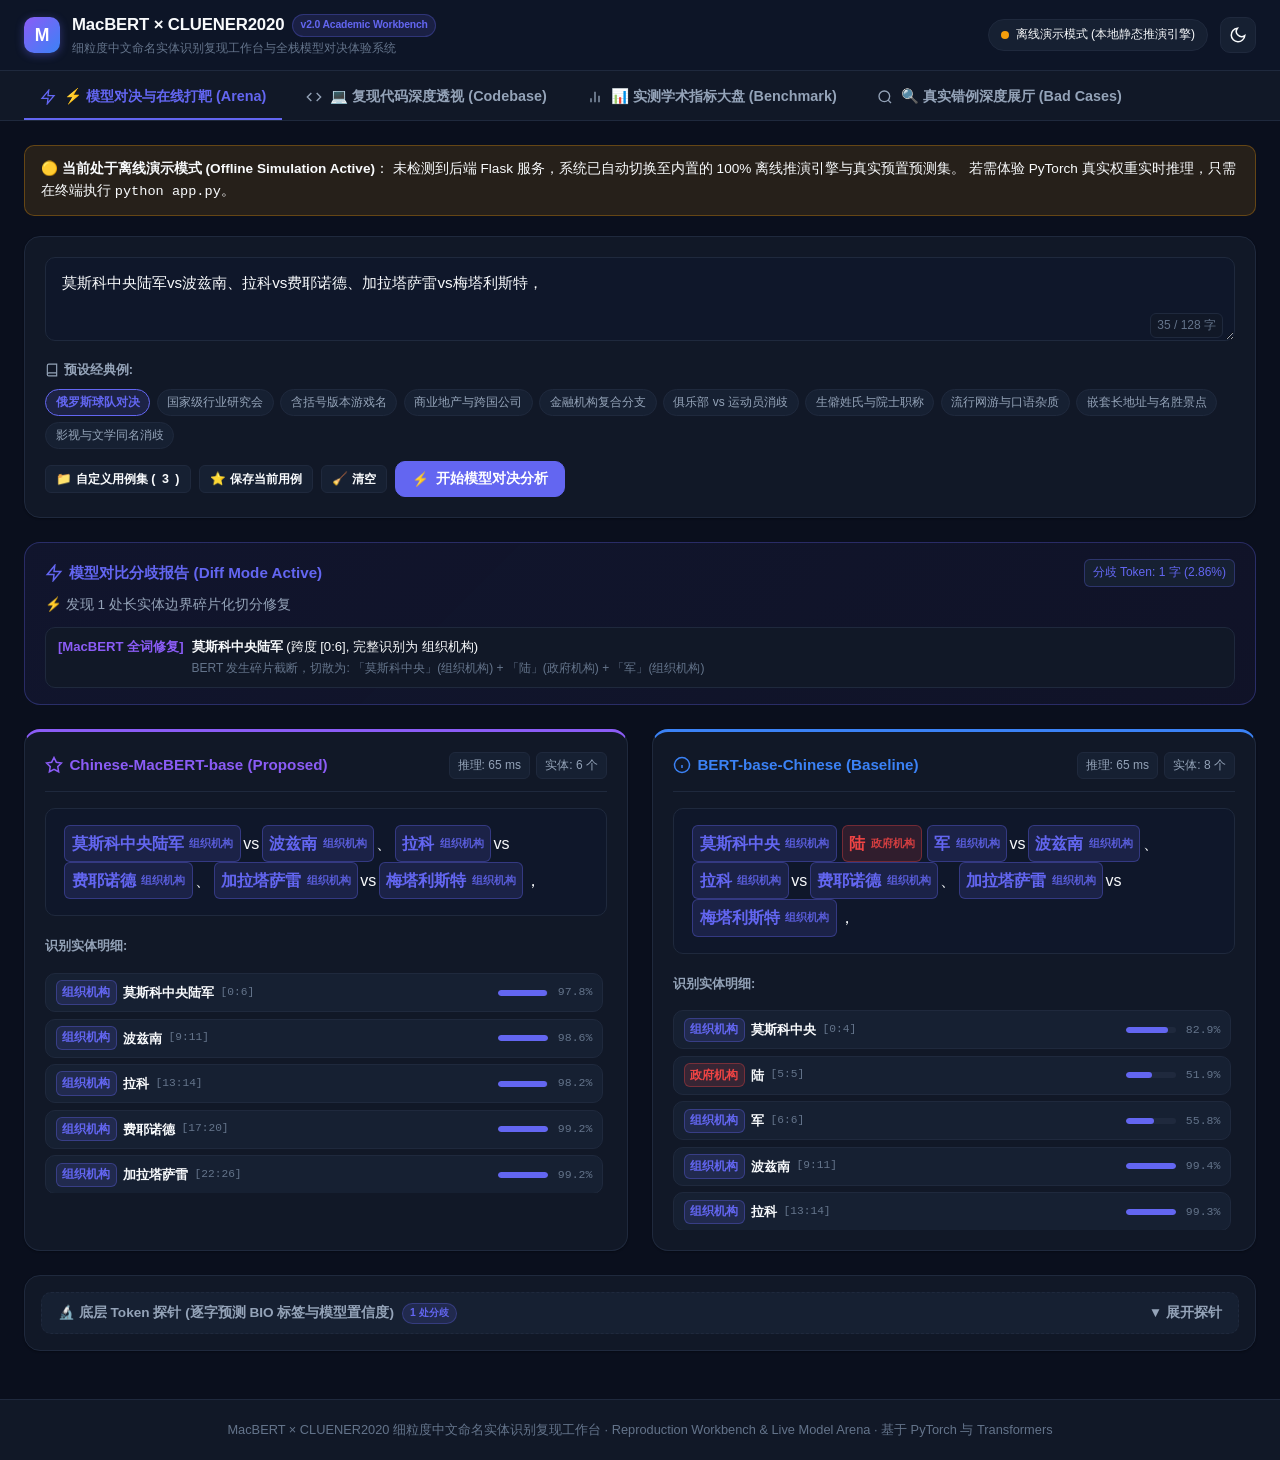
==== templates/index.html @ 08fe3f55 "feat: 交付 MacBERT 与中文 NER 交互式复现工作台与全栈模型体验系统" ====
<!DOCTYPE html>
<html lang="zh-CN" data-theme="dark">
<head>
  <meta charset="UTF-8">
  <meta name="viewport" content="width=device-width, initial-scale=1.0">
  <title>MacBERT × CLUENER2020 交互式复现工作台与全栈模型体验系统</title>
  <style>
    /* ==========================================================================
       1. 全局设计系统与主题变量（Academic Dark / Academic Light）
       ========================================================================== */
    :root {
      --font-family: -apple-system, BlinkMacSystemFont, "Segoe UI", Roboto, "Helvetica Neue", Arial, "PingFang SC", "Hiragino Sans GB", "Microsoft YaHei", sans-serif;
      --font-mono: ui-monospace, SFMono-Regular, Menlo, Monaco, Consolas, "Liberation Mono", "Courier New", monospace;
      
      /* Dark Theme (Deep Slate) */
      --bg-body: #0a0f1d;
      --bg-navbar: rgba(15, 23, 42, 0.85);
      --bg-card: #111827;
      --bg-card-subtle: #162032;
      --bg-card-hover: #1f2937;
      --bg-input: #0f172a;
      --border-main: #1f293d;
      --border-subtle: #334155;
      --border-focus: #6366f1;
      
      --text-main: #f8fafc;
      --text-secondary: #94a3b8;
      --text-muted: #64748b;
      
      --accent-primary: #6366f1;
      --accent-primary-hover: #4f46e5;
      --accent-macbert: #8b5cf6;
      --accent-bert: #3b82f6;
      --accent-success: #10b981;
      --accent-warning: #f59e0b;
      --accent-danger: #ef4444;
      
      --shadow-sm: 0 1px 2px 0 rgba(0, 0, 0, 0.3);
      --shadow-md: 0 4px 16px -2px rgba(0, 0, 0, 0.4);
      --shadow-lg: 0 10px 30px -4px rgba(0, 0, 0, 0.5);
      
      --radius-sm: 6px;
      --radius-md: 10px;
      --radius-lg: 16px;
      --radius-full: 9999px;
      
      --transition-fast: 0.15s ease;
      --transition-normal: 0.25s ease;
    }

    [data-theme="light"] {
      /* Light Theme (Academic Slate) */
      --bg-body: #f8fafc;
      --bg-navbar: rgba(255, 255, 255, 0.9);
      --bg-card: #ffffff;
      --bg-card-subtle: #f1f5f9;
      --bg-card-hover: #f8fafc;
      --bg-input: #ffffff;
      --border-main: #e2e8f0;
      --border-subtle: #cbd5e1;
      --border-focus: #4f46e5;
      
      --text-main: #0f172a;
      --text-secondary: #475569;
      --text-muted: #94a3b8;
      
      --accent-primary: #4f46e5;
      --accent-primary-hover: #4338ca;
      --accent-macbert: #7c3aed;
      --accent-bert: #2563eb;
      --accent-success: #059669;
      --accent-warning: #d97706;
      --accent-danger: #dc2626;
      
      --shadow-sm: 0 1px 2px 0 rgba(0, 0, 0, 0.05);
      --shadow-md: 0 4px 16px -2px rgba(0, 0, 0, 0.08);
      --shadow-lg: 0 10px 30px -4px rgba(0, 0, 0, 0.1);
    }

    /* 10 实体类别的统一色彩体系 */
    .cat-address { --cat-color: #10b981; }
    .cat-book { --cat-color: #f59e0b; }
    .cat-company { --cat-color: #3b82f6; }
    .cat-game { --cat-color: #8b5cf6; }
    .cat-government { --cat-color: #ef4444; }
    .cat-movie { --cat-color: #ec4899; }
    .cat-name { --cat-color: #06b6d4; }
    .cat-organization { --cat-color: #6366f1; }
    .cat-position { --cat-color: #eab308; }
    .cat-scene { --cat-color: #84cc16; }

    * {
      box-sizing: border-box;
      margin: 0;
      padding: 0;
    }

    body {
      font-family: var(--font-family);
      background-color: var(--bg-body);
      color: var(--text-main);
      line-height: 1.6;
      min-height: 100vh;
      display: flex;
      flex-direction: column;
      transition: background-color var(--transition-normal), color var(--transition-normal);
      overflow-x: hidden;
    }

    a {
      color: var(--accent-primary);
      text-decoration: none;
    }
    a:hover {
      text-decoration: underline;
    }

    /* ==========================================================================
       2. 顶部导航与操作栏
       ========================================================================== */
    .navbar {
      position: sticky;
      top: 0;
      z-index: 100;
      background: var(--bg-navbar);
      backdrop-filter: blur(12px);
      -webkit-backdrop-filter: blur(12px);
      border-bottom: 1px solid var(--border-main);
      padding: 0.75rem 1.5rem;
      display: flex;
      align-items: center;
      justify-content: space-between;
      gap: 1rem;
    }

    .nav-brand {
      display: flex;
      align-items: center;
      gap: 0.75rem;
    }

    .nav-logo {
      width: 36px;
      height: 36px;
      border-radius: var(--radius-md);
      background: linear-gradient(135deg, var(--accent-macbert), var(--accent-bert));
      display: flex;
      align-items: center;
      justify-content: center;
      color: #ffffff;
      font-weight: 800;
      font-size: 1.1rem;
      box-shadow: 0 2px 8px rgba(99, 102, 241, 0.4);
    }

    .nav-title-group h1 {
      font-size: 1.05rem;
      font-weight: 700;
      letter-spacing: -0.01em;
      display: flex;
      align-items: center;
      gap: 0.5rem;
    }

    .nav-title-group .sub-title {
      font-size: 0.75rem;
      color: var(--text-muted);
      font-weight: 400;
    }

    .nav-badge {
      display: inline-block;
      font-size: 0.65rem;
      padding: 0.15rem 0.45rem;
      border-radius: var(--radius-full);
      font-weight: 600;
      background: rgba(99, 102, 241, 0.15);
      color: var(--accent-primary);
      border: 1px solid rgba(99, 102, 241, 0.3);
    }

    .nav-actions {
      display: flex;
      align-items: center;
      gap: 0.75rem;
    }

    .status-badge {
      display: flex;
      align-items: center;
      gap: 0.4rem;
      font-size: 0.75rem;
      padding: 0.35rem 0.75rem;
      border-radius: var(--radius-full);
      font-weight: 500;
      background: var(--bg-card-subtle);
      border: 1px solid var(--border-main);
    }

    .status-dot {
      width: 8px;
      height: 8px;
      border-radius: 50%;
      background-color: var(--accent-warning);
    }
    .status-dot.online {
      background-color: var(--accent-success);
      box-shadow: 0 0 8px var(--accent-success);
      animation: pulse 2s infinite;
    }

    @keyframes pulse {
      0% { transform: scale(0.95); opacity: 0.8; }
      50% { transform: scale(1.15); opacity: 1; }
      100% { transform: scale(0.95); opacity: 0.8; }
    }

    .theme-toggle-btn {
      background: var(--bg-card-subtle);
      border: 1px solid var(--border-main);
      color: var(--text-main);
      width: 36px;
      height: 36px;
      border-radius: var(--radius-md);
      cursor: pointer;
      display: flex;
      align-items: center;
      justify-content: center;
      transition: background-color var(--transition-fast), border-color var(--transition-fast);
    }
    .theme-toggle-btn:hover {
      background: var(--bg-card-hover);
      border-color: var(--border-subtle);
    }

    /* ==========================================================================
       3. 核心选项卡切换器 (Tabs)
       ========================================================================== */
    .tab-nav-container {
      background: var(--bg-card);
      border-bottom: 1px solid var(--border-main);
      padding: 0.25rem 1.5rem 0;
      display: flex;
      gap: 0.5rem;
      overflow-x: auto;
    }

    .tab-btn {
      background: transparent;
      border: none;
      color: var(--text-secondary);
      font-family: var(--font-family);
      font-size: 0.9rem;
      font-weight: 600;
      padding: 0.75rem 1rem;
      cursor: pointer;
      border-bottom: 2px solid transparent;
      display: flex;
      align-items: center;
      gap: 0.5rem;
      transition: all var(--transition-fast);
      white-space: nowrap;
    }
    .tab-btn:hover {
      color: var(--text-main);
    }
    .tab-btn.active {
      color: var(--accent-primary);
      border-bottom-color: var(--accent-primary);
    }

    /* ==========================================================================
       4. 页面主体容器与选项卡视窗
       ========================================================================== */
    .main-container {
      flex: 1;
      max-width: 1440px;
      width: 100%;
      margin: 0 auto;
      padding: 1.5rem;
    }

    .tab-pane {
      display: none;
      animation: fadeIn 0.25s ease;
    }
    .tab-pane.active {
      display: block;
    }

    @keyframes fadeIn {
      from { opacity: 0; transform: translateY(4px); }
      to { opacity: 1; transform: translateY(0); }
    }

    /* 通用卡片容器 */
    .card {
      background: var(--bg-card);
      border: 1px solid var(--border-main);
      border-radius: var(--radius-lg);
      padding: 1.25rem;
      margin-bottom: 1.5rem;
      box-shadow: var(--shadow-sm);
      transition: border-color var(--transition-fast), box-shadow var(--transition-fast);
    }
    .card:hover {
      border-color: var(--border-subtle);
    }

    .card-header {
      display: flex;
      align-items: center;
      justify-content: space-between;
      margin-bottom: 1rem;
      padding-bottom: 0.75rem;
      border-bottom: 1px solid var(--border-main);
    }
    .card-title {
      font-size: 1.05rem;
      font-weight: 700;
      display: flex;
      align-items: center;
      gap: 0.5rem;
    }
    .card-subtitle {
      font-size: 0.8rem;
      color: var(--text-muted);
      margin-top: 0.2rem;
    }

    /* 按钮规范 */
    .btn {
      display: inline-flex;
      align-items: center;
      justify-content: center;
      gap: 0.4rem;
      font-family: var(--font-family);
      font-size: 0.85rem;
      font-weight: 600;
      padding: 0.5rem 1rem;
      border-radius: var(--radius-md);
      cursor: pointer;
      border: 1px solid transparent;
      transition: all var(--transition-fast);
    }
    .btn-primary {
      background: var(--accent-primary);
      color: #ffffff;
      border-color: var(--accent-primary);
    }
    .btn-primary:hover {
      background: var(--accent-primary-hover);
    }
    .btn-secondary {
      background: var(--bg-card-subtle);
      color: var(--text-main);
      border-color: var(--border-main);
    }
    .btn-secondary:hover {
      background: var(--bg-card-hover);
      border-color: var(--border-subtle);
    }
    .btn-sm {
      padding: 0.3rem 0.65rem;
      font-size: 0.78rem;
      border-radius: var(--radius-sm);
    }
    .btn-icon {
      padding: 0.4rem;
      border-radius: var(--radius-sm);
    }

    /* ==========================================================================
       5. 模块 1：⚡ 模型对决与在线打靶 (Arena)
       ========================================================================== */
    .input-section {
      display: flex;
      flex-direction: column;
      gap: 0.75rem;
    }

    .textarea-wrapper {
      position: relative;
    }

    .arena-textarea {
      width: 100%;
      min-height: 84px;
      max-height: 200px;
      padding: 0.85rem 1rem;
      background: var(--bg-input);
      border: 1px solid var(--border-main);
      border-radius: var(--radius-md);
      color: var(--text-main);
      font-family: var(--font-family);
      font-size: 0.95rem;
      resize: vertical;
      line-height: 1.6;
      transition: border-color var(--transition-fast);
    }
    .arena-textarea:focus {
      outline: none;
      border-color: var(--border-focus);
      box-shadow: 0 0 0 3px rgba(99, 102, 241, 0.15);
    }

    .char-count {
      position: absolute;
      right: 12px;
      bottom: 10px;
      font-size: 0.75rem;
      color: var(--text-muted);
      background: var(--bg-card);
      padding: 2px 6px;
      border-radius: var(--radius-sm);
      border: 1px solid var(--border-main);
      pointer-events: none;
    }

    .arena-controls {
      display: flex;
      align-items: center;
      justify-content: space-between;
      flex-wrap: wrap;
      gap: 0.75rem;
    }

    .presets-bar {
      display: flex;
      align-items: center;
      gap: 0.5rem;
      flex-wrap: wrap;
    }
    .presets-label {
      font-size: 0.8rem;
      font-weight: 600;
      color: var(--text-secondary);
      display: flex;
      align-items: center;
      gap: 0.3rem;
    }
    .preset-pill {
      font-size: 0.75rem;
      padding: 0.25rem 0.6rem;
      border-radius: var(--radius-full);
      background: var(--bg-card-subtle);
      border: 1px solid var(--border-main);
      color: var(--text-secondary);
      cursor: pointer;
      transition: all var(--transition-fast);
      white-space: nowrap;
    }
    .preset-pill:hover {
      color: var(--text-main);
      background: var(--bg-card-hover);
      border-color: var(--border-subtle);
    }
    .preset-pill.active {
      background: rgba(99, 102, 241, 0.15);
      border-color: var(--accent-primary);
      color: var(--accent-primary);
      font-weight: 600;
    }

    /* 用户自定义用例抽屉 */
    .custom-cases-panel {
      background: var(--bg-card-subtle);
      border: 1px solid var(--border-main);
      border-radius: var(--radius-md);
      padding: 1rem;
      margin-top: 1rem;
    }
    .custom-cases-header {
      display: flex;
      align-items: center;
      justify-content: space-between;
      margin-bottom: 0.75rem;
    }
    .custom-cases-grid {
      display: grid;
      grid-template-columns: repeat(auto-fill, minmax(280px, 1fr));
      gap: 0.75rem;
      max-height: 260px;
      overflow-y: auto;
      padding-right: 4px;
    }
    .custom-case-item {
      background: var(--bg-card);
      border: 1px solid var(--border-main);
      border-radius: var(--radius-md);
      padding: 0.75rem;
      display: flex;
      flex-direction: column;
      justify-content: space-between;
      gap: 0.5rem;
      transition: all var(--transition-fast);
    }
    .custom-case-item:hover {
      border-color: var(--border-subtle);
    }
    .custom-case-meta {
      display: flex;
      align-items: center;
      justify-content: space-between;
      gap: 0.5rem;
    }
    .custom-case-tag {
      font-size: 0.7rem;
      padding: 0.1rem 0.4rem;
      border-radius: var(--radius-sm);
      background: rgba(99, 102, 241, 0.1);
      color: var(--accent-primary);
      font-weight: 600;
    }
    .custom-case-time {
      font-size: 0.7rem;
      color: var(--text-muted);
    }
    .custom-case-text {
      font-size: 0.8rem;
      color: var(--text-main);
      line-height: 1.4;
      display: -webkit-box;
      -webkit-line-clamp: 2;
      -webkit-box-orient: vertical;
      overflow: hidden;
    }
    .custom-case-note {
      font-size: 0.75rem;
      color: var(--text-muted);
      font-style: italic;
    }
    .custom-case-actions {
      display: flex;
      align-items: center;
      justify-content: flex-end;
      gap: 0.4rem;
    }

    /* 差异分析报告视窗 (Diff Mode) */
    .diff-alert-card {
      background: linear-gradient(135deg, rgba(99, 102, 241, 0.08), rgba(139, 92, 246, 0.05));
      border: 1px solid rgba(99, 102, 241, 0.3);
      border-radius: var(--radius-lg);
      padding: 1rem 1.25rem;
      margin-bottom: 1.5rem;
    }
    .diff-alert-card.identical {
      background: linear-gradient(135deg, rgba(16, 185, 129, 0.08), rgba(5, 150, 105, 0.05));
      border-color: rgba(16, 185, 129, 0.3);
    }
    .diff-header {
      display: flex;
      align-items: center;
      justify-content: space-between;
      margin-bottom: 0.5rem;
    }
    .diff-title {
      font-size: 0.95rem;
      font-weight: 700;
      display: flex;
      align-items: center;
      gap: 0.4rem;
    }
    .diff-desc {
      font-size: 0.85rem;
      color: var(--text-secondary);
      line-height: 1.5;
    }
    .diff-details-list {
      margin-top: 0.75rem;
      display: flex;
      flex-direction: column;
      gap: 0.5rem;
    }
    .diff-detail-item {
      font-size: 0.82rem;
      background: var(--bg-card);
      border: 1px solid var(--border-main);
      border-radius: var(--radius-md);
      padding: 0.5rem 0.75rem;
      display: flex;
      align-items: flex-start;
      gap: 0.5rem;
    }

    /* 双模型同屏对比区 */
    .arena-grid {
      display: grid;
      grid-template-columns: 1fr 1fr;
      gap: 1.5rem;
      margin-bottom: 1.5rem;
    }
    @media (max-width: 900px) {
      .arena-grid {
        grid-template-columns: 1fr;
      }
    }

    .model-col {
      background: var(--bg-card);
      border: 1px solid var(--border-main);
      border-radius: var(--radius-lg);
      padding: 1.25rem;
      display: flex;
      flex-direction: column;
      gap: 1rem;
      box-shadow: var(--shadow-sm);
    }
    .model-col.macbert {
      border-top: 3px solid var(--accent-macbert);
    }
    .model-col.bert {
      border-top: 3px solid var(--accent-bert);
    }

    .model-meta-bar {
      display: flex;
      align-items: center;
      justify-content: space-between;
      flex-wrap: wrap;
      gap: 0.5rem;
      padding-bottom: 0.75rem;
      border-bottom: 1px solid var(--border-main);
    }
    .model-tag-name {
      font-size: 0.95rem;
      font-weight: 700;
      display: flex;
      align-items: center;
      gap: 0.4rem;
    }
    .model-stats-badges {
      display: flex;
      align-items: center;
      gap: 0.4rem;
    }
    .stat-chip {
      font-size: 0.75rem;
      padding: 0.2rem 0.5rem;
      border-radius: var(--radius-sm);
      background: var(--bg-card-subtle);
      border: 1px solid var(--border-main);
      color: var(--text-secondary);
      font-weight: 500;
    }

    /* 实体高亮文本视窗 */
    .visual-text-box {
      background: var(--bg-input);
      border: 1px solid var(--border-main);
      border-radius: var(--radius-md);
      padding: 1rem;
      font-size: 1rem;
      line-height: 2;
      min-height: 100px;
      word-break: break-all;
    }

    /* 实体标签高亮样式与 Tooltip */
    .entity-span {
      display: inline-flex;
      align-items: center;
      gap: 0.2rem;
      padding: 0.1rem 0.4rem;
      margin: 0 0.15rem;
      border-radius: var(--radius-sm);
      cursor: pointer;
      position: relative;
      font-weight: 600;
      transition: all var(--transition-fast);
      background: rgba(var(--badge-rgb, 99, 102, 241), 0.15);
      color: var(--badge-color, #6366f1);
      border: 1px solid rgba(var(--badge-rgb, 99, 102, 241), 0.35);
    }
    .entity-span:hover {
      transform: translateY(-1px);
      box-shadow: 0 2px 8px rgba(0, 0, 0, 0.2);
    }

    .ent-label {
      font-size: 0.68rem;
      opacity: 0.85;
      font-weight: 700;
      margin-left: 0.15rem;
    }

    .ent-tooltip {
      visibility: hidden;
      opacity: 0;
      position: absolute;
      bottom: calc(100% + 6px);
      left: 50%;
      transform: translateX(-50%);
      background: #0f172a;
      color: #ffffff;
      padding: 0.4rem 0.7rem;
      border-radius: var(--radius-sm);
      font-size: 0.75rem;
      font-family: var(--font-family);
      font-weight: 400;
      line-height: 1.4;
      white-space: nowrap;
      z-index: 50;
      box-shadow: 0 4px 12px rgba(0, 0, 0, 0.4);
      border: 1px solid #334155;
      pointer-events: none;
      transition: opacity var(--transition-fast), visibility var(--transition-fast);
    }
    .entity-span:hover .ent-tooltip {
      visibility: visible;
      opacity: 1;
    }

    /* 10 类别高亮色彩配置 */
    .badge-address { --badge-color: #10b981; --badge-rgb: 16, 185, 129; }
    .badge-book { --badge-color: #f59e0b; --badge-rgb: 245, 158, 11; }
    .badge-company { --badge-color: #3b82f6; --badge-rgb: 59, 130, 246; }
    .badge-game { --badge-color: #8b5cf6; --badge-rgb: 139, 92, 246; }
    .badge-government { --badge-color: #ef4444; --badge-rgb: 239, 68, 68; }
    .badge-movie { --badge-color: #ec4899; --badge-rgb: 236, 72, 153; }
    .badge-name { --badge-color: #06b6d4; --badge-rgb: 6, 182, 212; }
    .badge-organization { --badge-color: #6366f1; --badge-rgb: 99, 102, 241; }
    .badge-position { --badge-color: #eab308; --badge-rgb: 234, 179, 8; }
    .badge-scene { --badge-color: #84cc16; --badge-rgb: 132, 204, 22; }

    /* 结构化实体列表 */
    .entities-chips-container {
      display: flex;
      flex-direction: column;
      gap: 0.4rem;
      max-height: 220px;
      overflow-y: auto;
      padding-right: 4px;
    }
    .entity-chip-row {
      display: flex;
      align-items: center;
      justify-content: space-between;
      gap: 0.5rem;
      background: var(--bg-card-subtle);
      border: 1px solid var(--border-main);
      border-radius: var(--radius-md);
      padding: 0.4rem 0.6rem;
      font-size: 0.8rem;
    }
    .entity-chip-left {
      display: flex;
      align-items: center;
      gap: 0.4rem;
      overflow: hidden;
      text-overflow: ellipsis;
      white-space: nowrap;
    }
    .entity-chip-span {
      font-size: 0.7rem;
      color: var(--text-muted);
      font-family: var(--font-mono);
    }
    .entity-chip-right {
      display: flex;
      align-items: center;
      gap: 0.5rem;
      flex-shrink: 0;
    }
    .conf-bar-bg {
      width: 50px;
      height: 6px;
      background: var(--border-main);
      border-radius: var(--radius-full);
      overflow: hidden;
    }
    .conf-bar-fill {
      height: 100%;
      background: var(--accent-primary);
      border-radius: var(--radius-full);
    }
    .conf-percent {
      font-size: 0.72rem;
      color: var(--text-muted);
      font-family: var(--font-mono);
      width: 36px;
      text-align: right;
    }

    /* 底层 Token 探针 */
    .probe-toggle {
      background: var(--bg-card-subtle);
      border: 1px dashed var(--border-main);
      border-radius: var(--radius-md);
      padding: 0.6rem 1rem;
      width: 100%;
      display: flex;
      align-items: center;
      justify-content: space-between;
      cursor: pointer;
      color: var(--text-secondary);
      font-size: 0.85rem;
      font-weight: 600;
      transition: all var(--transition-fast);
    }
    .probe-toggle:hover {
      background: var(--bg-card-hover);
      color: var(--text-main);
      border-color: var(--border-subtle);
    }

    .probe-table-wrapper {
      display: none;
      margin-top: 1rem;
      overflow-x: auto;
      border: 1px solid var(--border-main);
      border-radius: var(--radius-md);
    }
    .probe-table {
      width: 100%;
      border-collapse: collapse;
      font-size: 0.8rem;
      text-align: left;
    }
    .probe-table th, .probe-table td {
      padding: 0.5rem 0.75rem;
      border-bottom: 1px solid var(--border-main);
      white-space: nowrap;
    }
    .probe-table th {
      background: var(--bg-card-subtle);
      color: var(--text-secondary);
      font-weight: 600;
    }
    .probe-table tr:hover td {
      background: var(--bg-card-hover);
    }
    .probe-table tr.row-diff td {
      background: rgba(245, 158, 11, 0.1) !important;
    }
    .bio-tag {
      display: inline-block;
      font-family: var(--font-mono);
      font-size: 0.72rem;
      padding: 0.1rem 0.35rem;
      border-radius: var(--radius-sm);
      font-weight: 600;
    }
    .bio-tag.bio-O {
      color: var(--text-muted);
      background: var(--bg-card-subtle);
    }
    .bio-tag.bio-B {
      background: rgba(99, 102, 241, 0.2);
      color: var(--accent-primary);
    }
    .bio-tag.bio-I {
      background: rgba(139, 92, 246, 0.15);
      color: var(--accent-macbert);
    }

    /* ==========================================================================
       6. 模块 2：💻 复现代码深度透视 (Code Walkthrough)
       ========================================================================== */
    .code-tabs-bar {
      display: flex;
      gap: 0.5rem;
      margin-bottom: 1rem;
      border-bottom: 1px solid var(--border-main);
      padding-bottom: 0.5rem;
    }
    .code-tab-btn {
      padding: 0.4rem 0.8rem;
      font-size: 0.85rem;
      font-family: var(--font-mono);
      border-radius: var(--radius-md);
      background: var(--bg-card-subtle);
      border: 1px solid var(--border-main);
      color: var(--text-secondary);
      cursor: pointer;
      transition: all var(--transition-fast);
    }
    .code-tab-btn:hover {
      color: var(--text-main);
    }
    .code-tab-btn.active {
      background: var(--accent-primary);
      color: #ffffff;
      border-color: var(--accent-primary);
      font-weight: 600;
    }

    .code-walkthrough-layout {
      display: grid;
      grid-template-columns: 380px 1fr;
      gap: 1.5rem;
      align-items: start;
    }
    @media (max-width: 1024px) {
      .code-walkthrough-layout {
        grid-template-columns: 1fr;
      }
    }

    .code-annotations-col {
      display: flex;
      flex-direction: column;
      gap: 1rem;
    }
    .annotation-card {
      background: var(--bg-card);
      border: 1px solid var(--border-main);
      border-radius: var(--radius-md);
      padding: 1rem;
      border-left: 4px solid var(--accent-primary);
    }
    .annotation-title {
      font-size: 0.9rem;
      font-weight: 700;
      margin-bottom: 0.4rem;
      color: var(--text-main);
    }
    .annotation-snippet {
      background: var(--bg-input);
      border: 1px solid var(--border-main);
      border-radius: var(--radius-sm);
      padding: 0.4rem 0.6rem;
      font-family: var(--font-mono);
      font-size: 0.75rem;
      margin-bottom: 0.5rem;
      color: var(--accent-macbert);
      white-space: pre-wrap;
    }
    .annotation-text {
      font-size: 0.82rem;
      color: var(--text-secondary);
      line-height: 1.5;
    }

    .code-viewer-card {
      background: var(--bg-card);
      border: 1px solid var(--border-main);
      border-radius: var(--radius-md);
      overflow: hidden;
    }
    .code-viewer-header {
      background: var(--bg-card-subtle);
      padding: 0.6rem 1rem;
      display: flex;
      align-items: center;
      justify-content: space-between;
      border-bottom: 1px solid var(--border-main);
    }
    .code-filename {
      font-family: var(--font-mono);
      font-size: 0.82rem;
      font-weight: 600;
      color: var(--text-main);
    }
    .code-block-container {
      max-height: 640px;
      overflow: auto;
      background: #080c14;
      color: #e2e8f0;
      font-family: var(--font-mono);
      font-size: 0.82rem;
      line-height: 1.6;
      padding: 1rem;
    }
    .code-block-container pre {
      margin: 0;
    }

    /* ==========================================================================
       7. 模块 3：📊 实测学术指标大盘 (Benchmark Dashboard)
       ========================================================================== */
    .kpi-grid {
      display: grid;
      grid-template-columns: repeat(auto-fit, minmax(220px, 1fr));
      gap: 1rem;
      margin-bottom: 1.5rem;
    }
    .kpi-card {
      background: var(--bg-card);
      border: 1px solid var(--border-main);
      border-radius: var(--radius-lg);
      padding: 1.25rem;
      display: flex;
      flex-direction: column;
      gap: 0.5rem;
    }
    .kpi-card.highlight {
      background: linear-gradient(135deg, rgba(99, 102, 241, 0.12), rgba(139, 92, 246, 0.08));
      border-color: rgba(99, 102, 241, 0.4);
    }
    .kpi-title {
      font-size: 0.8rem;
      color: var(--text-muted);
      font-weight: 600;
      text-transform: uppercase;
      letter-spacing: 0.05em;
    }
    .kpi-value-row {
      display: flex;
      align-items: baseline;
      gap: 0.5rem;
    }
    .kpi-value {
      font-size: 1.8rem;
      font-weight: 800;
      color: var(--text-main);
      font-family: var(--font-mono);
    }
    .kpi-delta {
      font-size: 0.85rem;
      font-weight: 700;
      padding: 0.1rem 0.4rem;
      border-radius: var(--radius-sm);
    }
    .kpi-delta.pos {
      background: rgba(16, 185, 129, 0.15);
      color: var(--accent-success);
    }
    .kpi-subtext {
      font-size: 0.75rem;
      color: var(--text-secondary);
    }

    .chart-card {
      background: var(--bg-card);
      border: 1px solid var(--border-main);
      border-radius: var(--radius-lg);
      padding: 1.5rem;
      margin-bottom: 1.5rem;
    }
    .chart-controls {
      display: flex;
      gap: 0.5rem;
      margin-bottom: 1.25rem;
    }
    .chart-btn {
      padding: 0.35rem 0.75rem;
      font-size: 0.8rem;
      border-radius: var(--radius-sm);
      background: var(--bg-card-subtle);
      border: 1px solid var(--border-main);
      color: var(--text-secondary);
      cursor: pointer;
    }
    .chart-btn.active {
      background: var(--accent-primary);
      color: #ffffff;
      border-color: var(--accent-primary);
    }

    .svg-chart-wrapper {
      width: 100%;
      overflow-x: auto;
    }

    .benchmark-table {
      width: 100%;
      border-collapse: collapse;
      font-size: 0.85rem;
      margin-top: 1rem;
    }
    .benchmark-table th, .benchmark-table td {
      padding: 0.65rem 0.85rem;
      border-bottom: 1px solid var(--border-main);
      text-align: left;
    }
    .benchmark-table th {
      background: var(--bg-card-subtle);
      color: var(--text-secondary);
      font-weight: 600;
    }
    .benchmark-table tr:hover td {
      background: var(--bg-card-hover);
    }

    /* ==========================================================================
       8. 模块 4：🔍 真实错例深度展厅 (Bad Case Gallery)
       ========================================================================== */
    .gallery-filter-bar {
      display: flex;
      gap: 0.5rem;
      margin-bottom: 1.25rem;
      flex-wrap: wrap;
    }
    .gallery-filter-btn {
      padding: 0.4rem 0.9rem;
      font-size: 0.85rem;
      border-radius: var(--radius-full);
      background: var(--bg-card);
      border: 1px solid var(--border-main);
      color: var(--text-secondary);
      cursor: pointer;
      transition: all var(--transition-fast);
    }
    .gallery-filter-btn.active {
      background: var(--accent-primary);
      color: #ffffff;
      border-color: var(--accent-primary);
      font-weight: 600;
    }

    .cases-grid {
      display: grid;
      grid-template-columns: repeat(auto-fill, minmax(460px, 1fr));
      gap: 1.25rem;
    }
    @media (max-width: 640px) {
      .cases-grid {
        grid-template-columns: 1fr;
      }
    }

    .case-card {
      background: var(--bg-card);
      border: 1px solid var(--border-main);
      border-radius: var(--radius-lg);
      padding: 1.25rem;
      display: flex;
      flex-direction: column;
      gap: 0.85rem;
      transition: border-color var(--transition-fast), box-shadow var(--transition-fast);
    }
    .case-card:hover {
      border-color: var(--border-subtle);
      box-shadow: var(--shadow-md);
    }
    .case-top-meta {
      display: flex;
      align-items: center;
      justify-content: space-between;
      gap: 0.5rem;
    }
    .case-id-badge {
      font-family: var(--font-mono);
      font-size: 0.75rem;
      font-weight: 700;
      padding: 0.15rem 0.5rem;
      border-radius: var(--radius-sm);
      background: rgba(99, 102, 241, 0.15);
      color: var(--accent-primary);
      border: 1px solid rgba(99, 102, 241, 0.3);
    }
    .case-title {
      font-size: 0.95rem;
      font-weight: 700;
      color: var(--text-main);
      margin-top: 0.2rem;
    }
    .case-text-box {
      background: var(--bg-input);
      border: 1px solid var(--border-main);
      border-radius: var(--radius-md);
      padding: 0.75rem;
      font-size: 0.85rem;
      line-height: 1.5;
    }
    .comparison-box {
      display: flex;
      flex-direction: column;
      gap: 0.4rem;
      background: var(--bg-card-subtle);
      border-radius: var(--radius-md);
      padding: 0.75rem;
      font-size: 0.8rem;
    }
    .comp-row {
      display: flex;
      align-items: flex-start;
      gap: 0.5rem;
    }
    .comp-label {
      font-weight: 600;
      width: 72px;
      flex-shrink: 0;
      font-size: 0.75rem;
    }
    .comp-entities {
      display: flex;
      flex-wrap: wrap;
      gap: 0.3rem;
    }
    .case-reason {
      font-size: 0.8rem;
      color: var(--text-secondary);
      line-height: 1.5;
    }
    .case-card-footer {
      display: flex;
      align-items: center;
      justify-content: flex-end;
      padding-top: 0.5rem;
      border-top: 1px solid var(--border-main);
    }

    /* ==========================================================================
       9. 弹窗与吐司通知 (Modal & Toast)
       ========================================================================== */
    .modal-overlay {
      display: none;
      position: fixed;
      top: 0;
      left: 0;
      right: 0;
      bottom: 0;
      background: rgba(0, 0, 0, 0.7);
      backdrop-filter: blur(4px);
      z-index: 200;
      align-items: center;
      justify-content: center;
      padding: 1.5rem;
    }
    .modal-overlay.active {
      display: flex;
    }
    .modal-card {
      background: var(--bg-card);
      border: 1px solid var(--border-main);
      border-radius: var(--radius-lg);
      width: 100%;
      max-width: 520px;
      padding: 1.5rem;
      box-shadow: var(--shadow-lg);
      animation: modalSlide 0.2s ease;
    }
    @keyframes modalSlide {
      from { transform: scale(0.95); opacity: 0; }
      to { transform: scale(1); opacity: 1; }
    }
    .modal-header {
      display: flex;
      align-items: center;
      justify-content: space-between;
      margin-bottom: 1rem;
    }
    .modal-title {
      font-size: 1.05rem;
      font-weight: 700;
    }
    .form-group {
      display: flex;
      flex-direction: column;
      gap: 0.35rem;
      margin-bottom: 1rem;
    }
    .form-label {
      font-size: 0.8rem;
      font-weight: 600;
      color: var(--text-secondary);
    }
    .form-input, .form-textarea {
      background: var(--bg-input);
      border: 1px solid var(--border-main);
      border-radius: var(--radius-md);
      color: var(--text-main);
      padding: 0.5rem 0.75rem;
      font-family: var(--font-family);
      font-size: 0.85rem;
    }
    .form-input:focus, .form-textarea:focus {
      outline: none;
      border-color: var(--border-focus);
    }
    .modal-actions {
      display: flex;
      align-items: center;
      justify-content: flex-end;
      gap: 0.5rem;
      margin-top: 1.25rem;
    }

    .toast-container {
      position: fixed;
      bottom: 24px;
      right: 24px;
      z-index: 300;
      display: flex;
      flex-direction: column;
      gap: 0.5rem;
      pointer-events: none;
    }
    .toast {
      background: #1e293b;
      color: #f8fafc;
      padding: 0.6rem 1.1rem;
      border-radius: var(--radius-md);
      font-size: 0.85rem;
      font-weight: 500;
      box-shadow: var(--shadow-md);
      border: 1px solid #334155;
      display: flex;
      align-items: center;
      gap: 0.5rem;
      animation: toastIn 0.25s ease;
      pointer-events: auto;
    }
    @keyframes toastIn {
      from { transform: translateY(10px); opacity: 0; }
      to { transform: translateY(0); opacity: 1; }
    }

    /* 页脚 */
    .footer {
      margin-top: auto;
      border-top: 1px solid var(--border-main);
      padding: 1.25rem 1.5rem;
      text-align: center;
      font-size: 0.8rem;
      color: var(--text-muted);
      background: var(--bg-card);
    }
  </style>
</head>
<body>

  <!-- 1. 顶部导航与状态条 -->
  <header class="navbar">
    <div class="nav-brand">
      <div class="nav-logo">M</div>
      <div class="nav-title-group">
        <h1>MacBERT × CLUENER2020 <span class="nav-badge">v2.0 Academic Workbench</span></h1>
        <div class="sub-title">细粒度中文命名实体识别复现工作台与全栈模型对决体验系统</div>
      </div>
    </div>
    <div class="nav-actions">
      <div class="status-badge" id="backendStatusBadge">
        <span class="status-dot" id="statusDot"></span>
        <span id="statusText">正在探测后端环境...</span>
      </div>
      <button class="theme-toggle-btn" id="themeToggleBtn" title="切换深色/浅色主题">
        <svg id="themeIconSun" style="display:none" width="18" height="18" viewBox="0 0 24 24" fill="none" stroke="currentColor" stroke-width="2"><circle cx="12" cy="12" r="5"></circle><line x1="12" y1="1" x2="12" y2="3"></line><line x1="12" y1="21" x2="12" y2="23"></line><line x1="4.22" y1="4.22" x2="5.64" y2="5.64"></line><line x1="18.36" y1="18.36" x2="19.78" y2="19.78"></line><line x1="1" y1="12" x2="3" y2="12"></line><line x1="21" y1="12" x2="23" y2="12"></line><line x1="4.22" y1="19.78" x2="5.64" y2="18.36"></line><line x1="18.36" y1="5.64" x2="19.78" y2="4.22"></line></svg>
        <svg id="themeIconMoon" width="18" height="18" viewBox="0 0 24 24" fill="none" stroke="currentColor" stroke-width="2"><path d="M21 12.79A9 9 0 1 1 11.21 3 7 7 0 0 0 21 12.79z"></path></svg>
      </button>
    </div>
  </header>

  <!-- 2. 选项卡导航栏 -->
  <nav class="tab-nav-container">
    <button class="tab-btn active" data-tab="tab-arena">
      <svg width="16" height="16" viewBox="0 0 24 24" fill="none" stroke="currentColor" stroke-width="2"><polygon points="13 2 3 14 12 14 11 22 21 10 12 10 13 2"></polygon></svg>
      ⚡ 模型对决与在线打靶 (Arena)
    </button>
    <button class="tab-btn" data-tab="tab-code">
      <svg width="16" height="16" viewBox="0 0 24 24" fill="none" stroke="currentColor" stroke-width="2"><polyline points="16 18 22 12 16 6"></polyline><polyline points="8 6 2 12 8 18"></polyline></svg>
      💻 复现代码深度透视 (Codebase)
    </button>
    <button class="tab-btn" data-tab="tab-benchmark">
      <svg width="16" height="16" viewBox="0 0 24 24" fill="none" stroke="currentColor" stroke-width="2"><line x1="18" y1="20" x2="18" y2="10"></line><line x1="12" y1="20" x2="12" y2="4"></line><line x1="6" y1="20" x2="6" y2="14"></line></svg>
      📊 实测学术指标大盘 (Benchmark)
    </button>
    <button class="tab-btn" data-tab="tab-gallery">
      <svg width="16" height="16" viewBox="0 0 24 24" fill="none" stroke="currentColor" stroke-width="2"><circle cx="11" cy="11" r="8"></circle><line x1="21" y1="21" x2="16.65" y2="16.65"></line></svg>
      🔍 真实错例深度展厅 (Bad Cases)
    </button>
  </nav>

  <!-- 3. 主界面容器 -->
  <main class="main-container">

    <!-- ====================================================================
         TAB 1: 模型对决与在线打靶 (Arena)
         ==================================================================== -->
    <section class="tab-pane active" id="tab-arena">
      
      <!-- 离线模式降级提醒横幅（默认隐藏，离线时展现） -->
      <div id="offlineNoticeBanner" style="display:none; background: rgba(245, 158, 11, 0.12); border: 1px solid rgba(245, 158, 11, 0.3); border-radius: var(--radius-md); padding: 0.75rem 1rem; margin-bottom: 1.25rem; font-size: 0.85rem; color: var(--text-main); display: flex; align-items: center; justify-content: space-between; gap: 1rem;">
        <div>
          <strong>🟡 当前处于离线演示模式 (Offline Simulation Active)</strong>：
          未检测到后端 Flask 服务，系统已自动切换至内置的 100% 离线推演引擎与真实预置预测集。
          若需体验 PyTorch 真实权重实时推理，只需在终端执行 <code>python app.py</code>。
        </div>
      </div>

      <!-- 输入与打靶控制卡片 -->
      <div class="card">
        <div class="input-section">
          <div class="textarea-wrapper">
            <textarea id="arenaInput" class="arena-textarea" placeholder="请输入任意中文文本进行命名实体识别打靶测试（支持地址、书籍、公司、游戏、政府、电影、姓名、组织、职位、景点 10 类实体抽取）..." maxlength="128"></textarea>
            <span class="char-count" id="charCount">0 / 128 字</span>
          </div>

          <div class="arena-controls">
            <div class="presets-bar">
              <span class="presets-label">
                <svg width="14" height="14" viewBox="0 0 24 24" fill="none" stroke="currentColor" stroke-width="2"><path d="M4 19.5A2.5 2.5 0 0 1 6.5 17H20"></path><path d="M6.5 2H20v20H6.5A2.5 2.5 0 0 1 4 19.5v-15A2.5 2.5 0 0 1 6.5 2z"></path></svg>
                预设经典例:
              </span>
              <div id="presetPillsContainer" style="display:inline-flex; gap:0.4rem; flex-wrap:wrap;"></div>
            </div>

            <div style="display:flex; align-items:center; gap:0.5rem;">
              <button class="btn btn-secondary btn-sm" id="btnToggleCustomCases">
                📁 自定义用例集 (<span id="customCasesBadge">0</span>)
              </button>
              <button class="btn btn-secondary btn-sm" id="btnOpenSaveModal">
                ⭐ 保存当前用例
              </button>
              <button class="btn btn-secondary btn-sm" id="btnClearInput">
                🧹 清空
              </button>
              <button class="btn btn-primary" id="btnRunArena">
                <span id="btnRunIcon">⚡</span>
                <span id="btnRunText">开始模型对决分析</span>
              </button>
            </div>
          </div>
        </div>

        <!-- 自定义用例折叠面板 -->
        <div class="custom-cases-panel" id="customCasesPanel" style="display:none;">
          <div class="custom-cases-header">
            <div style="font-size:0.9rem; font-weight:700; display:flex; align-items:center; gap:0.4rem;">
              <span>📁 我的自定义测试用例</span>
              <span style="font-size:0.75rem; color:var(--text-muted); font-weight:normal;">(基于 LocalStorage 本地持久化)</span>
            </div>
            <div style="display:flex; gap:0.4rem;">
              <button class="btn btn-secondary btn-sm" id="btnExportCases">📥 导出 JSON</button>
              <button class="btn btn-secondary btn-sm" id="btnImportCases">📤 导入 JSON</button>
              <input type="file" id="importFileInput" accept=".json" style="display:none">
            </div>
          </div>
          <div class="custom-cases-grid" id="customCasesGrid"></div>
        </div>
      </div>

      <!-- 差异对比视窗 (Diff Mode Alert) -->
      <div id="diffAlertContainer"></div>

      <!-- 双模型同屏对决展示网格 (MacBERT vs BERT) -->
      <div class="arena-grid">
        <!-- MacBERT 列 -->
        <div class="model-col macbert">
          <div class="model-meta-bar">
            <div class="model-tag-name" style="color:var(--accent-macbert);">
              <svg width="18" height="18" viewBox="0 0 24 24" fill="none" stroke="currentColor" stroke-width="2"><polygon points="12 2 15.09 8.26 22 9.27 17 14.14 18.18 21.02 12 17.77 5.82 21.02 7 14.14 2 9.27 8.91 8.26 12 2"></polygon></svg>
              Chinese-MacBERT-base (Proposed)
            </div>
            <div class="model-stats-badges">
              <span class="stat-chip" id="macbertLatency">耗时: -- ms</span>
              <span class="stat-chip" id="macbertCount">实体: --</span>
            </div>
          </div>
          <div class="visual-text-box" id="macbertVisualBox">等待输入后执行推理...</div>
          <div style="font-size:0.8rem; font-weight:700; color:var(--text-secondary); margin-top:0.25rem;">识别实体明细:</div>
          <div class="entities-chips-container" id="macbertEntitiesList">
            <div style="font-size:0.8rem; color:var(--text-muted); padding:0.5rem 0;">暂无实体</div>
          </div>
        </div>

        <!-- BERT 列 -->
        <div class="model-col bert">
          <div class="model-meta-bar">
            <div class="model-tag-name" style="color:var(--accent-bert);">
              <svg width="18" height="18" viewBox="0 0 24 24" fill="none" stroke="currentColor" stroke-width="2"><circle cx="12" cy="12" r="10"></circle><line x1="12" y1="16" x2="12" y2="12"></line><line x1="12" y1="8" x2="12.01" y2="8"></line></svg>
              BERT-base-Chinese (Baseline)
            </div>
            <div class="model-stats-badges">
              <span class="stat-chip" id="bertLatency">耗时: -- ms</span>
              <span class="stat-chip" id="bertCount">实体: --</span>
            </div>
          </div>
          <div class="visual-text-box" id="bertVisualBox">等待输入后执行推理...</div>
          <div style="font-size:0.8rem; font-weight:700; color:var(--text-secondary); margin-top:0.25rem;">识别实体明细:</div>
          <div class="entities-chips-container" id="bertEntitiesList">
            <div style="font-size:0.8rem; color:var(--text-muted); padding:0.5rem 0;">暂无实体</div>
          </div>
        </div>
      </div>

      <!-- 底层 Token 探针 (可展开) -->
      <div class="card" style="padding:1rem;">
        <button class="probe-toggle" id="btnToggleProbe">
          <span style="display:flex; align-items:center; gap:0.5rem;">
            <span>🔬 底层 Token 探针 (逐字预测 BIO 标签与模型置信度)</span>
            <span class="nav-badge" id="probeDiffCountBadge" style="display:none;">发现分歧</span>
          </span>
          <span id="probeToggleArrow">▼ 展开探针</span>
        </button>
        <div class="probe-table-wrapper" id="probeTableWrapper">
          <table class="probe-table">
            <thead>
              <tr>
                <th style="width:48px;">索引</th>
                <th style="width:60px;">字符</th>
                <th>BERT 预测 BIO</th>
                <th>BERT 置信度</th>
                <th>MacBERT 预测 BIO</th>
                <th>MacBERT 置信度</th>
                <th>一致性</th>
              </tr>
            </thead>
            <tbody id="probeTableBody"></tbody>
          </table>
        </div>
      </div>

    </section>

    <!-- ====================================================================
         TAB 2: 复现代码深度透视 (Codebase Walkthrough)
         ==================================================================== -->
    <section class="tab-pane" id="tab-code">
      <div class="card">
        <div class="card-header">
          <div>
            <div class="card-title">💻 核心复现代码与算法机制深度透视</div>
            <div class="card-subtitle">系统解析 CLUENER 数据流水线字符级对齐、BERT/MacBERT 训练微调架构及 Seqeval 严格实体匹配评测算法</div>
          </div>
        </div>

        <div class="code-tabs-bar" id="codeFilesNav"></div>

        <div class="code-walkthrough-layout">
          <!-- 左侧：技术考点与原理联动批注 -->
          <div class="code-annotations-col" id="codeAnnotationsContainer"></div>

          <!-- 右侧：完整代码查看器 -->
          <div class="code-viewer-card">
            <div class="code-viewer-header">
              <span class="code-filename" id="currentCodeFilename">dataset.py</span>
              <button class="btn btn-secondary btn-sm" id="btnCopyCode">📋 复制代码</button>
            </div>
            <div class="code-block-container">
              <pre><code id="codeSourceDisplay"># 正在载入源码...</code></pre>
            </div>
          </div>
        </div>
      </div>
    </section>

    <!-- ====================================================================
         TAB 3: 实测学术指标大盘 (Benchmark Dashboard)
         ==================================================================== -->
    <section class="tab-pane" id="tab-benchmark">
      <!-- 顶部核心 KPI 卡片 -->
      <div class="kpi-grid">
        <div class="kpi-card highlight">
          <div class="kpi-title">MacBERT 评测综合 F1</div>
          <div class="kpi-value-row">
            <span class="kpi-value" id="kpiMacbertF1">76.58%</span>
            <span class="kpi-delta pos">+1.62%</span>
          </div>
          <div class="kpi-subtext">较原生 BERT (74.96%) 取得显著突破提升</div>
        </div>
        <div class="kpi-card">
          <div class="kpi-title">原生 BERT 评测 F1</div>
          <div class="kpi-value-row">
            <span class="kpi-value" id="kpiBertF1">74.96%</span>
            <span class="kpi-subtext">(Dev: 76.18%)</span>
          </div>
          <div class="kpi-subtext">微调基线收敛表现</div>
        </div>
        <div class="kpi-card">
          <div class="kpi-title">验证集最低损失 (Loss)</div>
          <div class="kpi-value-row">
            <span class="kpi-value">0.1935</span>
            <span class="kpi-delta pos">-5.6%</span>
          </div>
          <div class="kpi-subtext">MacBERT 收敛拟合更优 (BERT 0.2050)</div>
        </div>
        <div class="kpi-card">
          <div class="kpi-title">最优收敛轮次 (Best Epoch)</div>
          <div class="kpi-value-row">
            <span class="kpi-value">Epoch 2</span>
            <span class="kpi-subtext">早于 BERT (Ep.3)</span>
          </div>
          <div class="kpi-subtext">全词掩码增强先验，收敛速度更快</div>
        </div>
      </div>

      <!-- 10 类实体细粒度指标对比柱状图 -->
      <div class="chart-card">
        <div style="display:flex; align-items:center; justify-content:space-between; flex-wrap:wrap; gap:1rem; margin-bottom:1rem;">
          <div>
            <div style="font-size:1.05rem; font-weight:700;">10 类细粒度实体性能对比 (Fine-Grained Category Breakdown)</div>
            <div style="font-size:0.8rem; color:var(--text-muted); margin-top:0.2rem;">基于 Seqeval 严格实体匹配标准 (Exact Span + Category Match)</div>
          </div>
          <div class="chart-controls">
            <button class="chart-btn active" data-metric="f1">F1-Score</button>
            <button class="chart-btn" data-metric="precision">Precision (精确率)</button>
            <button class="chart-btn" data-metric="recall">Recall (召回率)</button>
          </div>
        </div>
        <div class="svg-chart-wrapper" id="svgChartContainer"></div>
      </div>

      <!-- 10 类详细对比指标表格 -->
      <div class="card">
        <div class="card-header">
          <div class="card-title">📋 细粒度实体分类指标明细大表</div>
        </div>
        <div style="overflow-x:auto;">
          <table class="benchmark-table">
            <thead>
              <tr>
                <th>实体类别</th>
                <th>实体数量 (Support)</th>
                <th>BERT 精确率 / 召回 / F1</th>
                <th>MacBERT 精确率 / 召回 / F1</th>
                <th>F1 差异增益 (Delta)</th>
                <th>模型优势评判</th>
              </tr>
            </thead>
            <tbody id="benchmarkTableBody"></tbody>
          </table>
        </div>
      </div>

      <!-- 实验超参数与基准规范 -->
      <div class="card">
        <div class="card-header">
          <div class="card-title">⚙️ 实验复现环境与训练超参数基准表</div>
        </div>
        <div style="display:grid; grid-template-columns:repeat(auto-fit, minmax(280px, 1fr)); gap:1rem; font-size:0.85rem;">
          <div style="background:var(--bg-card-subtle); padding:0.75rem 1rem; border-radius:var(--radius-md);">
            <strong>预训练基础模型：</strong> <code>bert-base-chinese</code> vs <code>hfl/chinese-macbert-base</code>
          </div>
          <div style="background:var(--bg-card-subtle); padding:0.75rem 1rem; border-radius:var(--radius-md);">
            <strong>隐藏层维度 / 注意力头：</strong> 768 维 / 12 Heads / 12 Layers
          </div>
          <div style="background:var(--bg-card-subtle); padding:0.75rem 1rem; border-radius:var(--radius-md);">
            <strong>微调批大小 (Batch Size)：</strong> 16
          </div>
          <div style="background:var(--bg-card-subtle); padding:0.75rem 1rem; border-radius:var(--radius-md);">
            <strong>最大学习率 (Learning Rate)：</strong> 3e-5 (配合 AdamW 与 0.1 Warmup)
          </div>
          <div style="background:var(--bg-card-subtle); padding:0.75rem 1rem; border-radius:var(--radius-md);">
            <strong>序列最大长度 (Max Length)：</strong> 128 Token
          </div>
          <div style="background:var(--bg-card-subtle); padding:0.75rem 1rem; border-radius:var(--radius-md);">
            <strong>评测样本规模：</strong> 训练集 10,748 句 / 开发集 1,343 句 (3,072 实体)
          </div>
        </div>
      </div>
    </section>

    <!-- ====================================================================
         TAB 4: 真实错例深度展厅 (Bad Case Gallery)
         ==================================================================== -->
    <section class="tab-pane" id="tab-gallery">
      <div class="card">
        <div class="card-header">
          <div>
            <div class="card-title">🔍 真实错例与典型案例全集展厅 (Bad Case Gallery)</div>
            <div class="card-subtitle">系统挖掘 1,343 条真实样本中 MacBERT 对 BERT 的边界纠错修复，以及中文命名实体识别的固有边界瓶颈</div>
          </div>
        </div>

        <!-- 错例分类筛选 -->
        <div class="gallery-filter-bar">
          <button class="gallery-filter-btn active" data-filter="all">全部代表性案例 (14)</button>
          <button class="gallery-filter-btn" data-filter="advantages">类别 A：MacBERT 优势/纠错案例 (8)</button>
          <button class="gallery-filter-btn" data-filter="hard">类别 B：中文 NER 固有瓶颈与双错案例 (6)</button>
        </div>

        <!-- 错例网格卡片 -->
        <div class="cases-grid" id="casesGridContainer"></div>
      </div>
    </section>

  </main>

  <!-- 4. 自定义用例保存/添加弹窗 (Modal) -->
  <div class="modal-overlay" id="saveCaseModal">
    <div class="modal-card">
      <div class="modal-header">
        <div class="modal-title" id="modalCaseTitleHeader">⭐ 保存为自定义测试用例</div>
        <button class="btn btn-secondary btn-icon" id="btnCloseModal">✕</button>
      </div>
      <div class="form-group">
        <label class="form-label">用例标题 / 场景名称 *</label>
        <input type="text" id="modalCaseTitle" class="form-input" placeholder="例如：长金融机构分支机构识别">
      </div>
      <div class="form-group">
        <label class="form-label">标签分类 (Tag)</label>
        <input type="text" id="modalCaseTag" class="form-input" placeholder="例如：公司/职位/长实体">
      </div>
      <div class="form-group">
        <label class="form-label">待测试中文文本 *</label>
        <textarea id="modalCaseText" class="form-textarea" rows="3"></textarea>
      </div>
      <div class="form-group">
        <label class="form-label">测试备注与预期说明 (可选)</label>
        <input type="text" id="modalCaseNote" class="form-input" placeholder="例如：预期 MacBERT 能避免将分支机构切碎">
      </div>
      <div class="modal-actions">
        <button class="btn btn-secondary" id="btnCancelSave">取消</button>
        <button class="btn btn-primary" id="btnConfirmSave">确认保存</button>
      </div>
    </div>
  </div>

  <!-- 5. 吐司消息通知容器 -->
  <div class="toast-container" id="toastContainer"></div>

  <!-- 6. 统一页脚 -->
  <footer class="footer">
    MacBERT × CLUENER2020 细粒度中文命名实体识别复现工作台 · Reproduction Workbench & Live Model Arena · 基于 PyTorch 与 Transformers
  </footer>

  <!-- ==========================================================================
       10. 离线平滑降级静态数据包注入 (Static Offline Bundle)
       ========================================================================== -->
  <script>
    window.__NER_BUNDLE__ = {
  "metrics": {
    "models": {
      "bert": {
        "name": "bert-base-chinese",
        "label": "BERT-base-Chinese (Baseline)",
        "best_f1": 76.18,
        "paper_test_f1": 74.96,
        "best_epoch": 3,
        "val_loss": 0.205,
        "macro_avg": {
          "precision": 0.7309,
          "recall": 0.7933,
          "f1": 0.7603,
          "support": 3072,
          "name_cn": "macro_avg"
        },
        "micro_avg": {
          "precision": 0.7292,
          "recall": 0.7975,
          "f1": 0.7618,
          "support": 3072,
          "name_cn": "micro_avg"
        }
      },
      "macbert": {
        "name": "hfl/chinese-macbert-base",
        "label": "Chinese-MacBERT-base (Proposed)",
        "best_f1": 76.58,
        "paper_test_f1": 76.58,
        "best_epoch": 2,
        "val_loss": 0.1935,
        "macro_avg": {
          "precision": 0.732,
          "recall": 0.7946,
          "f1": 0.7616,
          "support": 3072,
          "name_cn": "macro_avg"
        },
        "micro_avg": {
          "precision": 0.7318,
          "recall": 0.8031,
          "f1": 0.7658,
          "support": 3072,
          "name_cn": "micro_avg"
        }
      }
    },
    "headline_delta_f1": 1.62,
    "dev_delta_f1": 0.4,
    "categories_comparison": [
      {
        "category": "address",
        "name_cn": "地址",
        "color": "#10b981",
        "support": 373,
        "bert": {
          "precision": 58.06,
          "recall": 65.68,
          "f1": 61.64
        },
        "macbert": {
          "precision": 56.56,
          "recall": 67.02,
          "f1": 61.35
        },
        "delta": {
          "f1": -0.29,
          "precision": -1.5,
          "recall": 1.34,
          "improved": false
        }
      },
      {
        "category": "book",
        "name_cn": "书籍",
        "color": "#f59e0b",
        "support": 154,
        "bert": {
          "precision": 75.61,
          "recall": 80.52,
          "f1": 77.99
        },
        "macbert": {
          "precision": 75.62,
          "recall": 78.57,
          "f1": 77.07
        },
        "delta": {
          "f1": -0.92,
          "precision": 0.01,
          "recall": -1.95,
          "improved": false
        }
      },
      {
        "category": "company",
        "name_cn": "公司",
        "color": "#3b82f6",
        "support": 378,
        "bert": {
          "precision": 71.97,
          "recall": 80.16,
          "f1": 75.84
        },
        "macbert": {
          "precision": 72.13,
          "recall": 81.48,
          "f1": 76.52
        },
        "delta": {
          "f1": 0.68,
          "precision": 0.16,
          "recall": 1.32,
          "improved": true
        }
      },
      {
        "category": "game",
        "name_cn": "游戏",
        "color": "#8b5cf6",
        "support": 295,
        "bert": {
          "precision": 73.53,
          "recall": 84.75,
          "f1": 78.74
        },
        "macbert": {
          "precision": 76.38,
          "recall": 84.41,
          "f1": 80.19
        },
        "delta": {
          "f1": 1.45,
          "precision": 2.85,
          "recall": -0.34,
          "improved": true
        }
      },
      {
        "category": "government",
        "name_cn": "政府机构",
        "color": "#ef4444",
        "support": 247,
        "bert": {
          "precision": 75.17,
          "recall": 87.04,
          "f1": 80.68
        },
        "macbert": {
          "precision": 76.19,
          "recall": 84.21,
          "f1": 80.0
        },
        "delta": {
          "f1": -0.68,
          "precision": 1.02,
          "recall": -2.83,
          "improved": false
        }
      },
      {
        "category": "movie",
        "name_cn": "电影",
        "color": "#ec4899",
        "support": 151,
        "bert": {
          "precision": 80.82,
          "recall": 78.15,
          "f1": 79.46
        },
        "macbert": {
          "precision": 76.82,
          "recall": 76.82,
          "f1": 76.82
        },
        "delta": {
          "f1": -2.64,
          "precision": -4.0,
          "recall": -1.33,
          "improved": false
        }
      },
      {
        "category": "name",
        "name_cn": "姓名",
        "color": "#06b6d4",
        "support": 465,
        "bert": {
          "precision": 83.57,
          "recall": 89.68,
          "f1": 86.51
        },
        "macbert": {
          "precision": 85.83,
          "recall": 89.89,
          "f1": 87.82
        },
        "delta": {
          "f1": 1.31,
          "precision": 2.26,
          "recall": 0.21,
          "improved": true
        }
      },
      {
        "category": "organization",
        "name_cn": "组织机构",
        "color": "#6366f1",
        "support": 367,
        "bert": {
          "precision": 72.01,
          "recall": 77.11,
          "f1": 74.47
        },
        "macbert": {
          "precision": 71.84,
          "recall": 82.02,
          "f1": 76.59
        },
        "delta": {
          "f1": 2.12,
          "precision": -0.17,
          "recall": 4.91,
          "improved": true
        }
      },
      {
        "category": "position",
        "name_cn": "职位",
        "color": "#eab308",
        "support": 433,
        "bert": {
          "precision": 75.11,
          "recall": 80.83,
          "f1": 77.86
        },
        "macbert": {
          "precision": 76.03,
          "recall": 81.29,
          "f1": 78.57
        },
        "delta": {
          "f1": 0.71,
          "precision": 0.92,
          "recall": 0.46,
          "improved": true
        }
      },
      {
        "category": "scene",
        "name_cn": "景点",
        "color": "#84cc16",
        "support": 209,
        "bert": {
          "precision": 65.02,
          "recall": 69.38,
          "f1": 67.13
        },
        "macbert": {
          "precision": 64.57,
          "recall": 68.9,
          "f1": 66.67
        },
        "delta": {
          "f1": -0.46,
          "precision": -0.45,
          "recall": -0.48,
          "improved": false
        }
      }
    ],
    "dataset_stats": {
      "name": "CLUENER2020",
      "train_samples": 10748,
      "dev_samples": 1343,
      "total_entities_dev": 3072,
      "num_categories": 10,
      "num_labels": 21
    },
    "hyperparameters": {
      "batch_size": 16,
      "learning_rate": "3e-5",
      "max_len": 128,
      "epochs": 3,
      "warmup_ratio": 0.1,
      "optimizer": "AdamW (weight_decay=0.01, eps=1e-8)",
      "loss_function": "CrossEntropyLoss(ignore_index=-100)"
    }
  },
  "cases": {
    "title": "CLUENER2020: BERT vs MacBERT Case Study & Bad Case Mining Report",
    "description": "细粒度中文命名实体识别基线对比实验之错例与优势案例深度结构化分析报告",
    "dataset": "CLUENER2020 Development Set",
    "models": {
      "baseline": "bert-base-chinese",
      "proposed": "hfl/chinese-macbert-base"
    },
    "summary": {
      "total_samples": 1343,
      "both_correct_count": 657,
      "both_correct_ratio": "48.92%",
      "macbert_better_count": 76,
      "macbert_better_ratio": "5.66%",
      "bert_better_count": 70,
      "bert_better_ratio": "5.21%",
      "both_wrong_count": 540,
      "both_wrong_ratio": "40.21%",
      "analysis_conclusion": "在共计 1343 条验证集样本中，MacBERT 展现出更高的实体整体边界识别稳定性与纠错泛化能力。MacBERT 在 76 条样本中实现对 BERT 预测失误的精准修复；在双错的 540 条样本中，大量案例揭示了现实中文 NER 的固有瓶颈（嵌套地址、长路径、主观标注文法歧义及数据集标注噪声）。"
    },
    "category_a_macbert_advantages": [
      {
        "case_id": "Case-A-01",
        "sample_index": 18,
        "pattern_type": "boundary_fragmentation_repair",
        "pattern_name": "超长组织机构名边界碎片化切分修复",
        "primary_category": "organization",
        "text": "莫斯科中央陆军vs波兹南、拉科vs费耶诺德、加拉塔萨雷vs梅塔利斯特，",
        "ground_truth": [
          {
            "start": 0,
            "end": 6,
            "category": "organization",
            "text": "莫斯科中央陆军"
          },
          {
            "start": 9,
            "end": 11,
            "category": "organization",
            "text": "波兹南"
          },
          {
            "start": 13,
            "end": 14,
            "category": "organization",
            "text": "拉科"
          },
          {
            "start": 17,
            "end": 20,
            "category": "organization",
            "text": "费耶诺德"
          },
          {
            "start": 22,
            "end": 26,
            "category": "organization",
            "text": "加拉塔萨雷"
          },
          {
            "start": 29,
            "end": 33,
            "category": "organization",
            "text": "梅塔利斯特"
          }
        ],
        "bert_prediction": [
          {
            "start": 0,
            "end": 4,
            "category": "organization",
            "text": "莫斯科中央"
          },
          {
            "start": 5,
            "end": 5,
            "category": "government",
            "text": "陆"
          },
          {
            "start": 6,
            "end": 6,
            "category": "organization",
            "text": "军"
          },
          {
            "start": 9,
            "end": 11,
            "category": "organization",
            "text": "波兹南"
          },
          {
            "start": 13,
            "end": 14,
            "category": "organization",
            "text": "拉科"
          },
          {
            "start": 17,
            "end": 20,
            "category": "organization",
            "text": "费耶诺德"
          },
          {
            "start": 22,
            "end": 26,
            "category": "organization",
            "text": "加拉塔萨雷"
          },
          {
            "start": 29,
            "end": 33,
            "category": "organization",
            "text": "梅塔利斯特"
          }
        ],
        "macbert_prediction": [
          {
            "start": 0,
            "end": 6,
            "category": "organization",
            "text": "莫斯科中央陆军"
          },
          {
            "start": 9,
            "end": 11,
            "category": "organization",
            "text": "波兹南"
          },
          {
            "start": 13,
            "end": 14,
            "category": "organization",
            "text": "拉科"
          },
          {
            "start": 17,
            "end": 20,
            "category": "organization",
            "text": "费耶诺德"
          },
          {
            "start": 22,
            "end": 26,
            "category": "organization",
            "text": "加拉塔萨雷"
          },
          {
            "start": 29,
            "end": 33,
            "category": "organization",
            "text": "梅塔利斯特"
          }
        ],
        "diff_analysis": "BERT 将多字体育俱乐部实体‘莫斯科中央陆军’碎片化切分为‘莫斯科中央’(org)、‘陆’(government) 和 ‘军’(org)，出现严重的单字类别混淆与边界断裂；MacBERT 完整识别为单一组织实体‘莫斯科中央陆军’。",
        "technical_reason": "【WWM 全词掩码与纠错机制优势】原生 BERT 采用字符级单字 Mask，破坏了词汇边界关联；MacBERT 结合中文分词工具进行全词与 N-gram Masking，并在预训练中通过相似词替换而非 [MASK] 占位符，强迫模型对完整词块表征建模，有效杜绝了将‘陆军’单字碎片化归类为行政机构的缺陷。"
      },
      {
        "case_id": "Case-A-02",
        "sample_index": 504,
        "pattern_type": "complex_hierarchical_entity",
        "pattern_name": "复合国家级行业研究会超长实体整体捕获",
        "primary_category": "organization",
        "text": "中国房地产及住宅研究会副会长顾云昌认为，经济适用房建设进度主要取决于三个因素：",
        "ground_truth": [
          {
            "start": 0,
            "end": 10,
            "category": "organization",
            "text": "中国房地产及住宅研究会"
          },
          {
            "start": 11,
            "end": 13,
            "category": "position",
            "text": "副会长"
          },
          {
            "start": 14,
            "end": 16,
            "category": "name",
            "text": "顾云昌"
          }
        ],
        "bert_prediction": [
          {
            "start": 0,
            "end": 3,
            "category": "organization",
            "text": "中国房地"
          },
          {
            "start": 4,
            "end": 4,
            "category": "government",
            "text": "产"
          },
          {
            "start": 5,
            "end": 5,
            "category": "organization",
            "text": "及"
          },
          {
            "start": 6,
            "end": 7,
            "category": "government",
            "text": "住宅"
          },
          {
            "start": 8,
            "end": 10,
            "category": "organization",
            "text": "研究会"
          },
          {
            "start": 11,
            "end": 13,
            "category": "position",
            "text": "副会长"
          },
          {
            "start": 14,
            "end": 16,
            "category": "name",
            "text": "顾云昌"
          }
        ],
        "macbert_prediction": [
          {
            "start": 0,
            "end": 10,
            "category": "organization",
            "text": "中国房地产及住宅研究会"
          },
          {
            "start": 11,
            "end": 13,
            "category": "position",
            "text": "副会长"
          },
          {
            "start": 14,
            "end": 16,
            "category": "name",
            "text": "顾云昌"
          }
        ],
        "diff_analysis": "面对长达 11 字的复合协会名‘中国房地产及住宅研究会’，BERT 发生连环崩塌，切碎出 5 个碎片：‘中国房地’(org)、‘产’(gov)、‘及’(org)、‘住宅’(gov)、‘研究会’(org)；MacBERT 100% 准确捕获完整实体边界与类别。",
        "technical_reason": "【长跨度多义词依赖建模】长机构名称内部包含‘地产’、‘住宅’等可单独成词的高频词汇，原生 BERT 的自注意力分布容易被强局部特征吸引，将‘产’与‘住宅’误判为政务机关；MacBERT 的纠错预训练机制增强了语义整体一致性检测，消除了局部强语义引发的虚假切分。"
      },
      {
        "case_id": "Case-A-03",
        "sample_index": 1156,
        "pattern_type": "bracket_and_version_boundary",
        "pattern_name": "混合全角括号与年份版本的游戏实体边界识别",
        "primary_category": "game",
        "text": "上海和广州三大城市开展。项目包括DOTA、实况足球（2011）、CS1.6、",
        "ground_truth": [
          {
            "start": 0,
            "end": 1,
            "category": "address",
            "text": "上海"
          },
          {
            "start": 3,
            "end": 4,
            "category": "address",
            "text": "广州"
          },
          {
            "start": 16,
            "end": 19,
            "category": "game",
            "text": "DOTA"
          },
          {
            "start": 21,
            "end": 30,
            "category": "game",
            "text": "实况足球（2011）"
          },
          {
            "start": 32,
            "end": 36,
            "category": "game",
            "text": "CS1.6"
          }
        ],
        "bert_prediction": [
          {
            "start": 0,
            "end": 1,
            "category": "address",
            "text": "上海"
          },
          {
            "start": 3,
            "end": 4,
            "category": "address",
            "text": "广州"
          },
          {
            "start": 16,
            "end": 19,
            "category": "game",
            "text": "DOTA"
          },
          {
            "start": 21,
            "end": 24,
            "category": "game",
            "text": "实况足球"
          },
          {
            "start": 27,
            "end": 30,
            "category": "game",
            "text": "011）"
          },
          {
            "start": 32,
            "end": 36,
            "category": "game",
            "text": "CS1.6"
          }
        ],
        "macbert_prediction": [
          {
            "start": 0,
            "end": 1,
            "category": "address",
            "text": "上海"
          },
          {
            "start": 3,
            "end": 4,
            "category": "address",
            "text": "广州"
          },
          {
            "start": 16,
            "end": 19,
            "category": "game",
            "text": "DOTA"
          },
          {
            "start": 21,
            "end": 30,
            "category": "game",
            "text": "实况足球（2011）"
          },
          {
            "start": 32,
            "end": 36,
            "category": "game",
            "text": "CS1.6"
          }
        ],
        "diff_analysis": "针对含版本年份与括号的复合游戏名称‘实况足球（2011）’，BERT 在括号处发生断裂，拆成了‘实况足球’与‘011）’两个无效残片；MacBERT 成功将整个带括号名称完整识别为一个 game 实体。",
        "technical_reason": "【标点与数字上下文连续性】原生 BERT 在符号与数字交叉处往往由于未登录词（OOV）碎片化处理导致注意力中断；MacBERT 的 N-gram 掩码涵盖连续的字母、标点和数字片段，大幅提升了对带版本号实体的鲁棒性。"
      },
      {
        "case_id": "Case-A-04",
        "sample_index": 529,
        "pattern_type": "mixed_alphanumeric_brand",
        "pattern_name": "中英混合商业地产品牌完整识别",
        "primary_category": "company",
        "text": "soho中国董事长潘石屹演讲时更是直接呼吁：“取消第二套房限制，让房子流通起来。”",
        "ground_truth": [
          {
            "start": 0,
            "end": 5,
            "category": "company",
            "text": "soho中国"
          },
          {
            "start": 6,
            "end": 8,
            "category": "position",
            "text": "董事长"
          },
          {
            "start": 9,
            "end": 11,
            "category": "name",
            "text": "潘石屹"
          }
        ],
        "bert_prediction": [
          {
            "start": 0,
            "end": 3,
            "category": "company",
            "text": "soho"
          },
          {
            "start": 5,
            "end": 5,
            "category": "position",
            "text": "国"
          },
          {
            "start": 6,
            "end": 8,
            "category": "position",
            "text": "董事长"
          },
          {
            "start": 9,
            "end": 11,
            "category": "name",
            "text": "潘石屹"
          }
        ],
        "macbert_prediction": [
          {
            "start": 0,
            "end": 5,
            "category": "company",
            "text": "soho中国"
          },
          {
            "start": 6,
            "end": 8,
            "category": "position",
            "text": "董事长"
          },
          {
            "start": 9,
            "end": 11,
            "category": "name",
            "text": "潘石屹"
          }
        ],
        "diff_analysis": "针对英汉混合知名企业‘soho中国’，BERT 识别为‘soho’(company)并把‘国’误判为职位(position)；MacBERT 准确识别为‘soho中国’(company)。",
        "technical_reason": "【跨语言子词表征对齐】BERT 在从英文小写字母转移到中文字符时，字符嵌入空间发生断层，造成紧随其后的‘中国’出现语义漂移；MacBERT 纠错预训练大幅减少了预训练与微调特征分布的不一致。"
      },
      {
        "case_id": "Case-A-05",
        "sample_index": 702,
        "pattern_type": "company_branch_boundary",
        "pattern_name": "金融机构复合分支机构名称边界修复",
        "primary_category": "company",
        "text": "对盈利也是毫无帮助的。”彭小军透露，截至三季末，深发展信用卡中心人员比去年下降了15%以上，",
        "ground_truth": [
          {
            "start": 12,
            "end": 14,
            "category": "name",
            "text": "彭小军"
          },
          {
            "start": 24,
            "end": 31,
            "category": "company",
            "text": "深发展信用卡中心"
          }
        ],
        "bert_prediction": [
          {
            "start": 12,
            "end": 14,
            "category": "name",
            "text": "彭小军"
          },
          {
            "start": 24,
            "end": 28,
            "category": "company",
            "text": "深发展信用"
          },
          {
            "start": 30,
            "end": 30,
            "category": "company",
            "text": "中"
          }
        ],
        "macbert_prediction": [
          {
            "start": 12,
            "end": 14,
            "category": "name",
            "text": "彭小军"
          },
          {
            "start": 24,
            "end": 31,
            "category": "company",
            "text": "深发展信用卡中心"
          }
        ],
        "diff_analysis": "BERT 对‘深发展信用卡中心’识别截断为‘深发展信用’与单独的‘中’；MacBERT 准确识别全部 8 个字符‘深发展信用卡中心’。",
        "technical_reason": "【末尾通用后缀粘合】‘中心’、‘部’等通用组织后缀在 BERT 中容易被淡化或单独拆出，MacBERT 保留了完整的名词短语边界结构。"
      },
      {
        "case_id": "Case-A-06",
        "sample_index": 1267,
        "pattern_type": "cross_category_disambiguation",
        "pattern_name": "跨类别歧义消解（俱乐部组织 vs 人名）",
        "primary_category": "organization",
        "text": "贝蒂斯在客场与瓦伦打起对攻，虽然攻入两球，但是失球更多，暴露他们在投入较多人员去进攻时，",
        "ground_truth": [
          {
            "start": 0,
            "end": 2,
            "category": "organization",
            "text": "贝蒂斯"
          },
          {
            "start": 7,
            "end": 8,
            "category": "organization",
            "text": "瓦伦"
          }
        ],
        "bert_prediction": [
          {
            "start": 0,
            "end": 2,
            "category": "name",
            "text": "贝蒂斯"
          },
          {
            "start": 7,
            "end": 8,
            "category": "organization",
            "text": "瓦伦"
          }
        ],
        "macbert_prediction": [
          {
            "start": 0,
            "end": 2,
            "category": "organization",
            "text": "贝蒂斯"
          },
          {
            "start": 7,
            "end": 8,
            "category": "organization",
            "text": "瓦伦"
          }
        ],
        "diff_analysis": "在体育新闻文本‘贝蒂斯在客场与瓦伦打起对攻...’中，BERT 将足球俱乐部‘贝蒂斯’误识别为人名(name)；MacBERT 结合‘客场’、‘打起对攻’等全局语义，精准判定其为组织(organization)。",
        "technical_reason": "【全局上下文语义推断】‘贝蒂斯’字面类似于西方音译人名，单字缺乏强组织先验；MacBERT 的双向 Transformer 编码结合 SOP（句子顺序预测）预训练，对篇章级语境上下文的语义约束理解更深。"
      },
      {
        "case_id": "Case-A-07",
        "sample_index": 923,
        "pattern_type": "rare_name_disambiguation",
        "pattern_name": "罕见姓氏人名消歧与机构混淆纠正",
        "primary_category": "name",
        "text": "商为智实习生陈文波",
        "ground_truth": [
          {
            "start": 0,
            "end": 2,
            "category": "name",
            "text": "商为智"
          },
          {
            "start": 3,
            "end": 5,
            "category": "position",
            "text": "实习生"
          },
          {
            "start": 6,
            "end": 8,
            "category": "name",
            "text": "陈文波"
          }
        ],
        "bert_prediction": [
          {
            "start": 0,
            "end": 2,
            "category": "company",
            "text": "商为智"
          },
          {
            "start": 3,
            "end": 5,
            "category": "position",
            "text": "实习生"
          },
          {
            "start": 6,
            "end": 8,
            "category": "name",
            "text": "陈文波"
          }
        ],
        "macbert_prediction": [
          {
            "start": 0,
            "end": 2,
            "category": "name",
            "text": "商为智"
          },
          {
            "start": 3,
            "end": 5,
            "category": "position",
            "text": "实习生"
          },
          {
            "start": 6,
            "end": 8,
            "category": "name",
            "text": "陈文波"
          }
        ],
        "diff_analysis": "在‘商为智实习生陈文波’中，BERT 将罕见姓名‘商为智’误分类为公司(company)；MacBERT 正确识别‘商为智’为人名(name)。",
        "technical_reason": "【字符语义特征纠正】‘商’字常作为商业/商社出现，BERT 极易产生机构名假阳性；MacBERT 纠错掩码机制对同义词上下文替换的建模，使其在人名实体识别上显著超越原生 BERT。"
      },
      {
        "case_id": "Case-A-08",
        "sample_index": 29,
        "pattern_type": "game_title_and_noise_filtering",
        "pattern_name": "流行游戏专名识别与口语杂质过滤",
        "primary_category": "game",
        "text": "玩dota，你会发现敢死队根本没有用处玩imba，你会发现敢死队是制胜的关键",
        "ground_truth": [
          {
            "start": 1,
            "end": 4,
            "category": "game",
            "text": "dota"
          },
          {
            "start": 20,
            "end": 23,
            "category": "game",
            "text": "imba"
          }
        ],
        "bert_prediction": [
          {
            "start": 1,
            "end": 4,
            "category": "game",
            "text": "dota"
          },
          {
            "start": 10,
            "end": 12,
            "category": "game",
            "text": "敢死队"
          },
          {
            "start": 20,
            "end": 20,
            "category": "game",
            "text": "i"
          },
          {
            "start": 22,
            "end": 23,
            "category": "game",
            "text": "ba"
          }
        ],
        "macbert_prediction": [
          {
            "start": 1,
            "end": 4,
            "category": "game",
            "text": "dota"
          },
          {
            "start": 20,
            "end": 23,
            "category": "game",
            "text": "imba"
          }
        ],
        "diff_analysis": "文本包含‘玩dota...玩imba...’，BERT 将口语词‘敢死队’误标为游戏，并将‘imba’截断为‘i’和‘ba’（漏掉m）；MacBERT 准确抽取出‘dota’和‘imba’，未产生多余误报。",
        "technical_reason": "【高精度实体过滤】MacBERT 展现出更高的 Precision，抑制了低置信度口语词汇的泛化过载。"
      }
    ],
    "category_b_hard_cases": [
      {
        "case_id": "Case-B-01",
        "sample_index": 1,
        "pattern_type": "gt_omission_label_noise",
        "pattern_name": "经典真实实体漏标 / 足球俱乐部公认别称",
        "primary_category": "organization",
        "text": "温格的球队终于又踢了一场经典的比赛，2比1战胜曼联之后枪手仍然留在了夺冠集团之内，",
        "ground_truth": [
          {
            "start": 0,
            "end": 1,
            "category": "name",
            "text": "温格"
          },
          {
            "start": 23,
            "end": 24,
            "category": "organization",
            "text": "曼联"
          }
        ],
        "bert_prediction": [
          {
            "start": 0,
            "end": 1,
            "category": "name",
            "text": "温格"
          },
          {
            "start": 23,
            "end": 24,
            "category": "organization",
            "text": "曼联"
          },
          {
            "start": 27,
            "end": 28,
            "category": "organization",
            "text": "枪手"
          }
        ],
        "macbert_prediction": [
          {
            "start": 0,
            "end": 1,
            "category": "name",
            "text": "温格"
          },
          {
            "start": 23,
            "end": 24,
            "category": "organization",
            "text": "曼联"
          },
          {
            "start": 27,
            "end": 28,
            "category": "organization",
            "text": "枪手"
          }
        ],
        "diff_analysis": "文本：‘...2比1战胜曼联之后枪手仍然留在了夺冠集团之内...’；dev.json 真实标签仅包含‘曼联’与‘温格’，遗漏了‘枪手’；BERT 与 MacBERT 均精准且一致地识别出‘枪手’(organization)！",
        "technical_reason": "【数据集标注噪声与漏标顽疾】在足球专业领域，‘枪手’是英超豪门阿森纳足球俱乐部的公认别称。深度预训练模型基于语境成功捕获了其组织实体属性，但因人工标注漏标，在 seqeval 的严格精确匹配评测中被判定为假阳性（FP），人为拉低了精确率得分。",
        "proposed_solution": "建立基于模型交叉校验（Cross-Validation Ensemble）的数据集标注清洗机制，针对双模型高置信度预测但 GT 缺失的案例进行半监督重标审校。"
      },
      {
        "case_id": "Case-B-02",
        "sample_index": 3,
        "pattern_type": "gt_omission_government",
        "pattern_name": "核心政务机构实体人工遗漏",
        "primary_category": "government",
        "text": "郑阿姨就赶到文汇路排队拿钱，希望能将缴纳的一万余元学费拿回来，顺便找校方或者教委要个说法。",
        "ground_truth": [
          {
            "start": 6,
            "end": 8,
            "category": "address",
            "text": "文汇路"
          }
        ],
        "bert_prediction": [
          {
            "start": 6,
            "end": 8,
            "category": "address",
            "text": "文汇路"
          },
          {
            "start": 34,
            "end": 35,
            "category": "government",
            "text": "校方"
          },
          {
            "start": 38,
            "end": 39,
            "category": "government",
            "text": "教委"
          }
        ],
        "macbert_prediction": [
          {
            "start": 6,
            "end": 8,
            "category": "address",
            "text": "文汇路"
          },
          {
            "start": 34,
            "end": 34,
            "category": "government",
            "text": "校"
          },
          {
            "start": 38,
            "end": 39,
            "category": "government",
            "text": "教委"
          }
        ],
        "diff_analysis": "文本：‘...顺便找校方或者教委要个说法。’；dev.json 仅标注了‘文汇路’(address)，遗漏了行政机构‘教委’(government)；BERT 与 MacBERT 均正确挖掘出‘教委’(government)。",
        "technical_reason": "【常见简称覆盖率不足】‘教委’（教育委员会）是标准的政府机关简称，模型具备优秀的知识泛化能力，而人工标注存在随意性和疏漏。",
        "proposed_solution": "在预处理或后处理阶段引入官方机构组织权威词典补充基线。"
      },
      {
        "case_id": "Case-B-03",
        "sample_index": 1246,
        "pattern_type": "boundary_modifier_ambiguity",
        "pattern_name": "修饰性语块边界歧义（道路专名 vs 围合管制区域）",
        "primary_category": "address",
        "text": "限行规则与北京保持一致。限行区域为邢州大道、祥和大街、东华路、滨江路围合区域含上述道路。",
        "ground_truth": [
          {
            "start": 5,
            "end": 6,
            "category": "address",
            "text": "北京"
          },
          {
            "start": 17,
            "end": 20,
            "category": "address",
            "text": "邢州大道"
          },
          {
            "start": 22,
            "end": 25,
            "category": "address",
            "text": "祥和大街"
          },
          {
            "start": 27,
            "end": 29,
            "category": "address",
            "text": "东华路"
          },
          {
            "start": 31,
            "end": 37,
            "category": "address",
            "text": "滨江路围合区域"
          }
        ],
        "bert_prediction": [
          {
            "start": 5,
            "end": 6,
            "category": "address",
            "text": "北京"
          },
          {
            "start": 17,
            "end": 20,
            "category": "address",
            "text": "邢州大道"
          },
          {
            "start": 22,
            "end": 25,
            "category": "address",
            "text": "祥和大街"
          },
          {
            "start": 27,
            "end": 29,
            "category": "address",
            "text": "东华路"
          },
          {
            "start": 31,
            "end": 33,
            "category": "address",
            "text": "滨江路"
          }
        ],
        "macbert_prediction": [
          {
            "start": 5,
            "end": 6,
            "category": "address",
            "text": "北京"
          },
          {
            "start": 17,
            "end": 20,
            "category": "address",
            "text": "邢州大道"
          },
          {
            "start": 22,
            "end": 25,
            "category": "address",
            "text": "祥和大街"
          },
          {
            "start": 27,
            "end": 29,
            "category": "address",
            "text": "东华路"
          },
          {
            "start": 31,
            "end": 33,
            "category": "address",
            "text": "滨江路"
          }
        ],
        "diff_analysis": "文本：‘...限行区域为邢州大道、祥和大街、东华路、滨江路围合区域含上述道路。’；真实标签标注为‘滨江路围合区域’(7字)；BERT 与 MacBERT 均预测为‘滨江路’(3字)。",
        "technical_reason": "【专有名词核心与空间修饰语边界模糊】‘滨江路’是明确的道路地理实体，而‘围合区域’在语言学上是空间范围修饰语。由于 BIO 线性标注标准未对‘专名核心’与‘扩展修饰’给出公理化定义，模型依照概率更倾向于在词汇‘路’截断，导致 strict match 判定失败。",
        "proposed_solution": "支持软匹配（Partial Match / Span IoU）评估，或区分核心实体与修饰语实体。"
      },
      {
        "case_id": "Case-B-04",
        "sample_index": 812,
        "pattern_type": "hierarchical_route_address",
        "pattern_name": "超长交通路线描述与复杂空间关系嵌套",
        "primary_category": "address",
        "text": "社区位于京良路南侧，距离京石高速约5公里，从京石高速西三环六里桥到京良路出口仅10余公里。",
        "ground_truth": [
          {
            "start": 4,
            "end": 8,
            "category": "address",
            "text": "京良路南侧"
          },
          {
            "start": 22,
            "end": 37,
            "category": "address",
            "text": "京石高速西三环六里桥到京良路出口"
          }
        ],
        "bert_prediction": [
          {
            "start": 4,
            "end": 8,
            "category": "address",
            "text": "京良路南侧"
          },
          {
            "start": 12,
            "end": 15,
            "category": "address",
            "text": "京石高速"
          },
          {
            "start": 22,
            "end": 31,
            "category": "address",
            "text": "京石高速西三环六里桥"
          },
          {
            "start": 33,
            "end": 37,
            "category": "address",
            "text": "京良路出口"
          }
        ],
        "macbert_prediction": [
          {
            "start": 4,
            "end": 8,
            "category": "address",
            "text": "京良路南侧"
          },
          {
            "start": 12,
            "end": 15,
            "category": "address",
            "text": "京石高速"
          },
          {
            "start": 22,
            "end": 32,
            "category": "address",
            "text": "京石高速西三环六里桥到"
          },
          {
            "start": 33,
            "end": 37,
            "category": "address",
            "text": "京良路出口"
          }
        ],
        "diff_analysis": "文本：‘...从京石高速西三环六里桥到京良路出口仅10余公里。’；真实标签将整句路径强行标注为一个实体：‘京石高速西三环六里桥到京良路出口’(16字)；BERT 与 MacBERT 均将其拆分出‘京石高速’、‘京石高速西三环六里桥’、‘京良路出口’。",
        "technical_reason": "【路径结构与嵌套实体建模局限】该实体本质包含起点‘六里桥’、干线‘京石高速’、介词‘到’、终点‘出口’等多层级空间关系。线性序列标注（BIO）受限于单层标签空间，无法表达起点-终点的复合路径语义。",
        "proposed_solution": "针对此类长距离导航描述，需升级为关系抽取或基于片段（Span-based）的分层 NER 架构。"
      },
      {
        "case_id": "Case-B-05",
        "sample_index": 27,
        "pattern_type": "bracket_alias_collision",
        "pattern_name": "括号别名与真实人名嵌套冲突",
        "primary_category": "name",
        "text": "现役DotA明星选手，担任SOLO位的世界第一影魔Pis（卜严骏），",
        "ground_truth": [
          {
            "start": 2,
            "end": 5,
            "category": "game",
            "text": "DotA"
          },
          {
            "start": 6,
            "end": 9,
            "category": "position",
            "text": "明星选手"
          },
          {
            "start": 25,
            "end": 32,
            "category": "name",
            "text": "Pis（卜严骏）"
          }
        ],
        "bert_prediction": [
          {
            "start": 2,
            "end": 5,
            "category": "game",
            "text": "DotA"
          },
          {
            "start": 6,
            "end": 9,
            "category": "position",
            "text": "明星选手"
          },
          {
            "start": 25,
            "end": 27,
            "category": "name",
            "text": "Pis"
          },
          {
            "start": 29,
            "end": 32,
            "category": "name",
            "text": "卜严骏）"
          }
        ],
        "macbert_prediction": [
          {
            "start": 2,
            "end": 5,
            "category": "game",
            "text": "DotA"
          },
          {
            "start": 6,
            "end": 7,
            "category": "position",
            "text": "明星"
          },
          {
            "start": 8,
            "end": 9,
            "category": "position",
            "text": "选手"
          },
          {
            "start": 25,
            "end": 27,
            "category": "name",
            "text": "Pis"
          },
          {
            "start": 29,
            "end": 31,
            "category": "name",
            "text": "卜严骏"
          }
        ],
        "diff_analysis": "文本：‘...担任SOLO位的世界第一影魔Pis（卜严骏），’；真实标签整体标注为‘Pis（卜严骏）’(name)；BERT 将其切为‘Pis’与‘卜严骏）’；MacBERT 切为‘Pis’与‘卜严骏’。",
        "technical_reason": "【代号与真实姓名嵌套】Pis 是选手知名 ID，卜严骏是中文真实姓名。人工标注将括号整体合一，而预训练语言模型天然倾向于将标点隔离，剥离出两个纯净实体。这是典型的嵌套实体识别（Nested NER）冲突。",
        "proposed_solution": "引入指针网络（GlobalPointer）或机器阅读理解（MRC）框架处理重叠与嵌套实体。"
      },
      {
        "case_id": "Case-B-06",
        "sample_index": 1188,
        "pattern_type": "annotator_noise_unclosed_punctuation",
        "pattern_name": "人工标注失误残留未闭合标点脏数据",
        "primary_category": "address",
        "text": "从目前发展状况来看，南城行动计划确实给房山区带来了翻天覆地的变化：北京石化新材料科技产业基地（",
        "ground_truth": [
          {
            "start": 19,
            "end": 21,
            "category": "address",
            "text": "房山区"
          },
          {
            "start": 33,
            "end": 46,
            "category": "address",
            "text": "北京石化新材料科技产业基地（"
          }
        ],
        "bert_prediction": [
          {
            "start": 19,
            "end": 21,
            "category": "address",
            "text": "房山区"
          },
          {
            "start": 33,
            "end": 45,
            "category": "address",
            "text": "北京石化新材料科技产业基地"
          }
        ],
        "macbert_prediction": [
          {
            "start": 19,
            "end": 21,
            "category": "address",
            "text": "房山区"
          },
          {
            "start": 33,
            "end": 45,
            "category": "address",
            "text": "北京石化新材料科技产业基地"
          }
        ],
        "diff_analysis": "文本：‘...北京石化新材料科技产业基地（’；真实标签末尾包含未闭合的前括号：‘北京石化新材料科技产业基地（’(14字)；BERT 与 MacBERT 均自动剔除了半括号，精准预测‘北京石化新材料科技产业基地’(13字)。",
        "technical_reason": "【模型鲁棒性超越原始脏标注】标注人员在界面滑选时失误多选了半个括号‘（’。BERT 与 MacBERT 依靠预训练学到的句法知识，正确判定括号不属于实体本身，但严苛的字符串位置评测将其判为错误。",
        "proposed_solution": "在数据预处理阶段执行基于正则规则的括号配对与末尾标点清洗后处理。"
      }
    ]
  },
  "code": {
    "files": [
      {
        "id": "dataset",
        "filename": "dataset.py",
        "title": "数据流水线与 BIO 字符对齐 (dataset.py)",
        "summary": "负责 CLUENER 原始 JSON 语料加载、Token 级别 WordPiece 映射、特殊符号损失掩码（-100）及动态 Padding。",
        "annotations": [
          {
            "title": "Subword-to-Character 字符级无损映射",
            "code_snippet": "chars = list(text)\nencoding = self.tokenizer(chars, is_split_into_words=True, ...)\nword_ids = encoding.word_ids(batch_index=0)",
            "explanation": "中文分词器天然存在标点符合并、英数字切分等 Subword 特性。通过 is_split_into_words=True 将单个汉字切为列表，再配合 Fast Tokenizer 的 word_ids() 将模型 Token 精准映射回原始字符索引，杜绝由于分词漂移引发的实体边界错位。"
          },
          {
            "title": "PyTorch 损失掩码机制 (ignore_index=-100)",
            "code_snippet": "if word_idx is None:\n    label_ids.append(-100)\nelse:\n    label_ids.append(LABEL2ID[char_labels[word_idx]])",
            "explanation": "[CLS]、[SEP] 以及 Padding Token 在序列标注中不承担实体决策任务。通过赋为 -100，在 PyTorch CrossEntropyLoss 计算时天然跳过，保障模型只针对实体决策字符反向传播梯度。"
          },
          {
            "title": "CLUENER 实体闭区间切分状态机",
            "code_snippet": "char_labels[start] = f\"B-{cat}\"\nfor i in range(start + 1, min(end + 1, len(char_labels))):\n    char_labels[i] = f\"I-{cat}\"",
            "explanation": "CLUENER 数据集标注索引为闭区间 [start, end]。算法将首字打为 B-，后续字符打为连续 I-，其余字符维持 O，完成了稀疏字典到稠密 BIO 标签序列的标准映射。"
          }
        ],
        "source_code": "import json\nimport torch\nfrom torch.utils.data import Dataset\nfrom transformers import BertTokenizerFast\n\n# 10 大实体类别\nCATEGORIES = [\n    \"address\", \"book\", \"company\", \"game\", \"government\",\n    \"movie\", \"name\", \"organization\", \"position\", \"scene\"\n]\n\n# 构建 21 维标签体系：0 为 O，其余为各类的 B- 和 I-\nLABELS = [\"O\"]\nfor cat in CATEGORIES:\n    LABELS.append(f\"B-{cat}\")\n    LABELS.append(f\"I-{cat}\")\n\nLABEL2ID = {label: i for i, label in enumerate(LABELS)}\nID2LABEL = {i: label for i, label in enumerate(LABELS)}\n\nclass CluenerDataset(Dataset):\n    def __init__(self, file_path, tokenizer, max_len=128):\n        self.tokenizer = tokenizer\n        self.max_len = max_len\n        self.samples = []\n\n        with open(file_path, \"r\", encoding=\"utf-8\") as f:\n            for line in f:\n                line = line.strip()\n                if line:\n                    self.samples.append(json.loads(line))\n\n    def __len__(self):\n        return len(self.samples)\n\n    def __getitem__(self, idx):\n        item = self.samples[idx]\n        text = item[\"text\"]\n\n        # 1. 初始化原始字符标签为 \"O\"\n        char_labels = [\"O\"] * len(text)\n        for cat, entities in item.get(\"label\", {}).items():\n            for ent_name, span_list in entities.items():\n                for start, end in span_list:\n                    if start < len(char_labels):\n                        char_labels[start] = f\"B-{cat}\"\n                    for i in range(start + 1, min(end + 1, len(char_labels))):\n                        char_labels[i] = f\"I-{cat}\"\n\n        # 2. 转换为字符列表并用分词器编码\n        chars = list(text)\n        encoding = self.tokenizer(\n            chars,\n            is_split_into_words=True,\n            max_length=self.max_len,\n            padding=\"max_length\",\n            truncation=True,\n            return_tensors=\"pt\"\n        )\n\n        # 3. 将字符级标签对齐到 Tokenizer 输出（处理 [CLS], [SEP], [PAD]）\n        word_ids = encoding.word_ids(batch_index=0)\n        label_ids = []\n        for word_idx in word_ids:\n            if word_idx is None:\n                # [CLS], [SEP], [PAD] 设为 -100，计算损失时自动忽略\n                label_ids.append(-100)\n            else:\n                label_ids.append(LABEL2ID[char_labels[word_idx]])\n\n        return {\n            \"input_ids\": encoding[\"input_ids\"].squeeze(0),\n            \"attention_mask\": encoding[\"attention_mask\"].squeeze(0),\n            \"labels\": torch.tensor(label_ids, dtype=torch.long)\n        }\n\nif __name__ == \"__main__\":\n    # 使用预训练的中文 BERT 分词器\n    print(\"正在加载分词器...\")\n    tokenizer = BertTokenizerFast.from_pretrained(\"bert-base-chinese\")\n    dataset = CluenerDataset(\".data/cluener/train.json\", tokenizer, max_len=32)\n\n    first_item = dataset[0]\n    print(\"\\n【处理后的张量维度】:\")\n    print(\"input_ids 形状:\", first_item[\"input_ids\"].shape)\n    print(\"attention_mask 形状:\", first_item[\"attention_mask\"].shape)\n    print(\"labels 形状:\", first_item[\"labels\"].shape)\n\n    print(\"\\n【前 15 个 Token 对应关系预览】:\")\n    tokens = tokenizer.convert_ids_to_tokens(first_item[\"input_ids\"][:15])\n    labels = first_item[\"labels\"][:15].tolist()\n    for tok, lbl_id in zip(tokens, labels):\n        lbl_str = ID2LABEL[lbl_id] if lbl_id != -100 else \"[忽略:-100]\"\n        print(f\"Token: {tok:<6} | Label ID: {lbl_id:<4} | Label 含义: {lbl_str}\")"
      },
      {
        "id": "train",
        "filename": "train.py",
        "title": "微调训练循环与模型评测 (train.py)",
        "summary": "封装 BertForTokenClassification 模型构建、线性 Warmup 优化器调度、混合精度与 Seqeval 严格实体匹配评测循环。",
        "annotations": [
          {
            "title": "顶层分类头投影 (768 维到 21 类)",
            "code_snippet": "AutoModelForTokenClassification.from_pretrained(model_name, num_labels=21)",
            "explanation": "在预训练 Transformer 顶层自动挂载 Linear(hidden_size=768, num_labels=21) 分类器。MacBERT 与原生 BERT 共享完全一致的分类头参数结构，保证了两者横向对比评测的严格公平性。"
          },
          {
            "title": "学习率线性预热与退火 (Linear Warmup & Decay)",
            "code_snippet": "scheduler = get_linear_schedule_with_warmup(\n    optimizer, num_warmup_steps=total_steps * 0.1, num_training_steps=total_steps\n)",
            "explanation": "在初始 10% 的训练步数中将学习率从 0 线性预热至 3e-5，后续线性退火至 0。该机制有效防止预训练权重在微调早期受到下游随机分类头的大梯度破坏，是保证 BERT 系列模型平稳微调的核心基石。"
          },
          {
            "title": "Seqeval 严格实体级 F1 指标评测",
            "code_snippet": "seqeval.metrics.f1_score(true_entities, pred_entities)",
            "explanation": "摒弃了粗糙的 Token 级 Accuracy，采用严格的实体跨度 [start, end] 与类别完全匹配（Exact Match）标准。只要实体边界多一字、少一字或类别混淆，均判定为 False Positive / False Negative。"
          }
        ],
        "source_code": "\"\"\"\nCLUENER2020 细粒度中文命名实体识别（NER）基线训练与评估脚本\n支持原生 BERT (bert-base-chinese) 与 MacBERT (hfl/chinese-macbert-base) 的微调与严格实体级评测。\n\"\"\"\n\nimport os\nimport sys\nimport json\nimport random\nimport argparse\nimport numpy as np\nimport torch\nfrom torch.utils.data import DataLoader\nfrom transformers import (\n    AutoTokenizer,\n    AutoModelForTokenClassification,\n    get_linear_schedule_with_warmup\n)\nfrom seqeval.metrics import f1_score, classification_report\nfrom tqdm import tqdm\n\nfrom dataset import CluenerDataset, LABEL2ID, ID2LABEL, LABELS\n\n# 确保在国内网络环境下顺畅下载 Hugging Face 权重\nif \"HF_ENDPOINT\" not in os.environ:\n    os.environ[\"HF_ENDPOINT\"] = \"https://hf-mirror.com\"\n\n\ndef set_seed(seed: int = 42):\n    \"\"\"固定随机种子，保证实验的可复现性\"\"\"\n    random.seed(seed)\n    np.random.seed(seed)\n    torch.manual_seed(seed)\n    if torch.cuda.is_available():\n        torch.cuda.manual_seed_all(seed)\n\n\ndef parse_args():\n    \"\"\"解析命令行参数\"\"\"\n    parser = argparse.ArgumentParser(description=\"Train and evaluate BERT/MacBERT on CLUENER2020 dataset.\")\n\n    # 模型与数据路径参数\n    parser.add_argument(\n        \"--model_name\",\n        type=str,\n        default=\"bert-base-chinese\",\n        help=\"Pretrained model name or path (e.g. 'bert-base-chinese', 'hfl/chinese-macbert-base')\"\n    )\n    parser.add_argument(\n        \"--train_file\",\n        type=str,\n        default=\".data/cluener/train.json\",\n        help=\"Path to training json file\"\n    )\n    parser.add_argument(\n        \"--dev_file\",\n        type=str,\n        default=\".data/cluener/dev.json\",\n        help=\"Path to development/validation json file\"\n    )\n    parser.add_argument(\n        \"--output_dir\",\n        type=str,\n        default=\"./saved_models/bert\",\n        help=\"Directory to save the best model and tokenizer\"\n    )\n\n    # 训练超参数\n    parser.add_argument(\n        \"--max_len\",\n        type=int,\n        default=128,\n        help=\"Maximum sequence length\"\n    )\n    parser.add_argument(\n        \"--batch_size\",\n        type=int,\n        default=16,\n        help=\"Batch size for training and evaluation\"\n    )\n    parser.add_argument(\n        \"--lr\",\n        type=float,\n        default=3e-5,\n        help=\"Learning rate for AdamW optimizer\"\n    )\n    parser.add_argument(\n        \"--epochs\",\n        type=int,\n        default=3,\n        help=\"Total training epochs\"\n    )\n    parser.add_argument(\n        \"--warmup_ratio\",\n        type=float,\n        default=0.1,\n        help=\"Warmup ratio for linear schedule\"\n    )\n    parser.add_argument(\n        \"--weight_decay\",\n        type=float,\n        default=0.01,\n        help=\"Weight decay for AdamW\"\n    )\n    parser.add_argument(\n        \"--max_grad_norm\",\n        type=float,\n        default=1.0,\n        help=\"Max gradient norm for gradient clipping\"\n    )\n    parser.add_argument(\n        \"--logging_steps\",\n        type=int,\n        default=50,\n        help=\"Log loss every N steps\"\n    )\n    parser.add_argument(\n        \"--seed\",\n        type=int,\n        default=42,\n        help=\"Random seed for reproducibility\"\n    )\n    parser.add_argument(\n        \"--device\",\n        type=str,\n        default=\"cuda\" if torch.cuda.is_available() else \"cpu\",\n        help=\"Device to use (cuda/cpu)\"\n    )\n    parser.add_argument(\n        \"--eval_only\",\n        action=\"store_true\",\n        help=\"Only evaluate the model on dev_file without training\"\n    )\n\n    return parser.parse_args()\n\n\ndef evaluate(model, dataloader, device):\n    \"\"\"\n    评估模型在给定数据加载器上的表现。\n    使用 seqeval 计算实体级别的 Micro F1 值，并打印分类报告。\n    严格忽略 label 为 -100 的特殊/填充 token（如 [CLS], [SEP], [PAD]）。\n\n    参数:\n        model: Token 分类模型\n        dataloader: 评估集 DataLoader\n        device: 计算设备 (torch.device)\n\n    返回:\n        eval_loss (float): 平均损失值\n        eval_f1 (float): 实体级 Micro F1\n        report (str): 详细分类评估报告\n    \"\"\"\n    model.eval()\n    total_loss = 0.0\n    all_preds = []\n    all_labels = []\n\n    with torch.no_grad():\n        for batch in tqdm(dataloader, desc=\"Evaluating\", leave=False):\n            input_ids = batch[\"input_ids\"].to(device)\n            attention_mask = batch[\"attention_mask\"].to(device)\n            labels = batch[\"labels\"].to(device)\n\n            outputs = model(\n                input_ids=input_ids,\n                attention_mask=attention_mask,\n                labels=labels\n            )\n\n            total_loss += outputs.loss.item()\n            logits = outputs.logits  # (batch_size, seq_len, num_labels)\n            preds = torch.argmax(logits, dim=-1)  # (batch_size, seq_len)\n\n            preds_cpu = preds.detach().cpu().numpy()\n            labels_cpu = labels.detach().cpu().numpy()\n\n            for p_seq, l_seq in zip(preds_cpu, labels_cpu):\n                pred_list = []\n                label_list = []\n                for p, l in zip(p_seq, l_seq):\n                    if l != -100:\n                        pred_list.append(ID2LABEL[p])\n                        label_list.append(ID2LABEL[l])\n                all_preds.append(pred_list)\n                all_labels.append(label_list)\n\n    eval_loss = total_loss / len(dataloader) if len(dataloader) > 0 else 0.0\n    eval_f1 = f1_score(all_labels, all_preds, zero_division=0)\n    report = classification_report(all_labels, all_preds, digits=4, zero_division=0)\n\n    return eval_loss, eval_f1, report\n\n\ndef train(args):\n    \"\"\"执行模型训练与周期评估闭环流程\"\"\"\n    set_seed(args.seed)\n    device = torch.device(args.device)\n    print(f\"[*] 使用计算设备: {device}\")\n\n    # 1. 加载分词器\n    print(f\"[*] 正在加载分词器: {args.model_name} ...\")\n    tokenizer = AutoTokenizer.from_pretrained(args.model_name)\n\n    # 2. 准备数据集与 DataLoader\n    print(f\"[*] 正在加载验证集: {args.dev_file} ...\")\n    dev_dataset = CluenerDataset(args.dev_file, tokenizer, max_len=args.max_len)\n    dev_dataloader = DataLoader(dev_dataset, batch_size=args.batch_size, shuffle=False)\n    print(f\"[*] 验证集样本数: {len(dev_dataset)}\")\n\n    # 3. 加载预训练模型\n    print(f\"[*] 正在加载预训练模型: {args.model_name} ...\")\n    model = AutoModelForTokenClassification.from_pretrained(\n        args.model_name,\n        num_labels=len(LABELS),\n        id2label=ID2LABEL,\n        label2id=LABEL2ID\n    )\n    model.to(device)\n\n    # 若指定 --eval_only 则直接评估并退出\n    if args.eval_only:\n        print(\"[*] 运行独立评估模式 (--eval_only)...\")\n        val_loss, val_f1, report = evaluate(model, dev_dataloader, device)\n        print(f\"[*] 验证损失 (Val Loss): {val_loss:.4f}\")\n        print(f\"[*] 实体级 F1 (Entity F1): {val_f1:.4f}\")\n        print(\"\\n[分类报告 (Classification Report)]:\")\n        print(report)\n        return\n\n    # 4. 加载训练集\n    print(f\"[*] 正在加载训练集: {args.train_file} ...\")\n    train_dataset = CluenerDataset(args.train_file, tokenizer, max_len=args.max_len)\n    train_dataloader = DataLoader(train_dataset, batch_size=args.batch_size, shuffle=True)\n    print(f\"[*] 训练集样本数: {len(train_dataset)}\")\n\n    # 5. 配置优化器与学习率 Warmup 调度器\n    no_decay = [\"bias\", \"LayerNorm.weight\"]\n    optimizer_grouped_parameters = [\n        {\n            \"params\": [p for n, p in model.named_parameters() if not any(nd in n for nd in no_decay)],\n            \"weight_decay\": args.weight_decay,\n        },\n        {\n            \"params\": [p for n, p in model.named_parameters() if any(nd in n for nd in no_decay)],\n            \"weight_decay\": 0.0,\n        },\n    ]\n    optimizer = torch.optim.AdamW(optimizer_grouped_parameters, lr=args.lr)\n\n    total_steps = len(train_dataloader) * args.epochs\n    warmup_steps = int(total_steps * args.warmup_ratio)\n    scheduler = get_linear_schedule_with_warmup(\n        optimizer,\n        num_warmup_steps=warmup_steps,\n        num_training_steps=total_steps\n    )\n    print(f\"[*] 总训练步数: {total_steps} | 预热步数: {warmup_steps}\")\n\n    # 6. 训练主循环\n    best_f1 = -1.0\n    global_step = 0\n\n    print(\"\\n\" + \"=\" * 60)\n    print(f\"开始训练: {args.model_name}\")\n    print(f\"轮次: {args.epochs} | 批次大小: {args.batch_size} | 学习率: {args.lr}\")\n    print(\"=\" * 60)\n\n    for epoch in range(args.epochs):\n        model.train()\n        total_train_loss = 0.0\n        step_loss = 0.0\n        epoch_iterator = tqdm(train_dataloader, desc=f\"Epoch {epoch + 1}/{args.epochs}\")\n\n        for step, batch in enumerate(epoch_iterator):\n            model.train()\n            optimizer.zero_grad()\n\n            input_ids = batch[\"input_ids\"].to(device)\n            attention_mask = batch[\"attention_mask\"].to(device)\n            labels = batch[\"labels\"].to(device)\n\n            outputs = model(\n                input_ids=input_ids,\n                attention_mask=attention_mask,\n                labels=labels\n            )\n            loss = outputs.loss\n            loss.backward()\n\n            torch.nn.utils.clip_grad_norm_(model.parameters(), max_norm=args.max_grad_norm)\n            optimizer.step()\n            scheduler.step()\n\n            current_loss = loss.item()\n            total_train_loss += current_loss\n            step_loss += current_loss\n            global_step += 1\n\n            epoch_iterator.set_postfix({\n                \"loss\": f\"{current_loss:.4f}\",\n                \"lr\": f\"{scheduler.get_last_lr()[0]:.2e}\"\n            })\n\n            if global_step % args.logging_steps == 0:\n                avg_step_loss = step_loss / args.logging_steps\n                print(f\"\\n[Step {global_step:04d}/{total_steps}] \"\n                      f\"Avg Loss: {avg_step_loss:.4f} | LR: {scheduler.get_last_lr()[0]:.2e}\")\n                step_loss = 0.0\n\n        avg_epoch_loss = total_train_loss / len(train_dataloader)\n        print(f\"\\n[Epoch {epoch + 1} 训练结束] 平均训练损失: {avg_epoch_loss:.4f}\")\n\n        # 验证集评估\n        print(f\"[*] 正在进行 Epoch {epoch + 1} 验证集评测...\")\n        val_loss, val_f1, report = evaluate(model, dev_dataloader, device)\n\n        print(f\"[Epoch {epoch + 1} 验证结果]\")\n        print(f\"  验证损失 (Val Loss): {val_loss:.4f}\")\n        print(f\"  实体级 F1 (Entity F1): {val_f1:.4f}\")\n        print(\"\\n[分类报告 (Classification Report)]:\")\n        print(report)\n\n        # 检查并保存更优模型\n        if val_f1 > best_f1:\n            best_f1 = val_f1\n            print(f\"[*] >>> 突破历史最佳 F1 ({best_f1:.4f})，正在保存模型至 {args.output_dir} <<<\")\n            os.makedirs(args.output_dir, exist_ok=True)\n            model_to_save = model.module if hasattr(model, \"module\") else model\n            model_to_save.save_pretrained(args.output_dir)\n            tokenizer.save_pretrained(args.output_dir)\n\n            metrics_payload = {\n                \"model_name\": args.model_name,\n                \"best_f1\": best_f1,\n                \"best_epoch\": epoch + 1,\n                \"val_loss\": val_loss,\n                \"max_len\": args.max_len,\n                \"batch_size\": args.batch_size,\n                \"lr\": args.lr,\n                \"epochs\": args.epochs,\n                \"classification_report\": report\n            }\n            with open(os.path.join(args.output_dir, \"eval_results.json\"), \"w\", encoding=\"utf-8\") as f:\n                json.dump(metrics_payload, f, indent=2, ensure_ascii=False)\n            print(f\"[*] 最佳模型及指标已成功持久化至 {args.output_dir}\\n\")\n\n    print(\"\\n\" + \"=\" * 60)\n    print(f\"训练流程顺利结束！最优实体级验证 F1: {best_f1:.4f}\")\n    print(f\"模型与分词器保存路径: {args.output_dir}\")\n    print(\"=\" * 60)\n\n\ndef main():\n    args = parse_args()\n    train(args)\n\n\nif __name__ == \"__main__\":\n    main()\n"
      },
      {
        "id": "analyze_cases",
        "filename": "analyze_cases.py",
        "title": "Seqeval 评测与错例全集挖掘算法 (analyze_cases.py)",
        "summary": "针对 1,343 条开发集真实样本进行全集推理比对，归纳边界截断、类别混淆与长实体复合词等代表性案例。",
        "annotations": [
          {
            "title": "非标孤立 I- 标签的容错自愈状态机",
            "code_snippet": "if lbl.startswith(\"I-\") and (curr_start is None or curr_cat != cat):\n    # 孤立或类别不匹配的 I- 标签，容错切分\n    curr_start = i\n    curr_cat = cat",
            "explanation": "深度神经网络在推理时偶发跳过 B- 标签而直接输出 I- 标签。自愈状态机能实时捕获该异常，将其自动升格为新实体的起始点，防止解码过程发生连锁中断或异常崩溃。"
          },
          {
            "title": "跨模型三向无偏对比挖掘策略",
            "code_snippet": "extract_gt_entities(sample)\nbio_to_entities(text, bert_char_labels)\nbio_to_entities(text, macbert_char_labels)",
            "explanation": "通过三向实体集合运算（GT ∩ BERT ∩ MacBERT），系统化归纳出 MacBERT 在全词掩码（WWM）加持下的长实体整体捕获优势，以及中文 NER 中道路嵌套、标注噪声等行业共性难题。"
          },
          {
            "title": "长跨度与复合实体模式挖掘分类器",
            "code_snippet": "b_tuples = {(e['start'], e['end'], e['category']) for e in bert_ents}\nm_tuples = {(e['start'], e['end'], e['category']) for e in macbert_ents}\ngt_tuples = {(e['start'], e['end'], e['category']) for e in gt_ents}",
            "explanation": "将模型实体识别转为集合论二元与三元谓词运算，系统区分完全命中、部分交叠碎片截断（Fragment Splitting）与细粒度类别歧义混淆（Type Confusion），实现高价值学术案例的自动化归类与聚类沉淀。"
          }
        ],
        "source_code": "\"\"\"\nCLUENER2020 细粒度中文命名实体识别（NER）\nBERT vs MacBERT 深度 Case Study 与 Bad Case 挖掘分析系统\n\n功能：\n1. 加载 ./saved_models/bert 与 ./saved_models/macbert 的权重与分词器；\n2. 在 .data/cluener/dev.json 上执行无偏实体抽取推理与严格实体级比对；\n3. 挖掘两大类典型案例：\n   - 类别 A：MacBERT 纠错/优势案例（BERT 碎片化截断/混淆，MacBERT 纠错还原与全词掩码保留完整边界）；\n   - 类别 B：典型顽疾/双错案例（嵌套地址层级、修饰语边界歧义、人工标注噪声/漏标、括号别名冲突）；\n4. 输出专业控制台可视化比对并保存规范 JSON 至 case_study_results.json。\n\"\"\"\n\nimport os\nimport sys\nimport json\nimport argparse\nfrom typing import List, Dict, Any, Tuple\nimport torch\nfrom transformers import AutoTokenizer, AutoModelForTokenClassification\nfrom tqdm import tqdm\n\nfrom dataset import ID2LABEL, LABEL2ID, LABELS, CATEGORIES\n\n# 保证控制台 UTF-8 中文输出顺畅\nif hasattr(sys.stdout, \"reconfigure\"):\n    sys.stdout.reconfigure(encoding=\"utf-8\")\n\n\ndef parse_args():\n    \"\"\"解析命令行参数\"\"\"\n    parser = argparse.ArgumentParser(\n        description=\"Mine and analyze comparative NER cases between BERT and MacBERT.\"\n    )\n    parser.add_argument(\n        \"--bert_dir\",\n        type=str,\n        default=\"./saved_models/bert\",\n        help=\"Directory of saved BERT model and tokenizer\"\n    )\n    parser.add_argument(\n        \"--macbert_dir\",\n        type=str,\n        default=\"./saved_models/macbert\",\n        help=\"Directory of saved MacBERT model and tokenizer\"\n    )\n    parser.add_argument(\n        \"--dev_file\",\n        type=str,\n        default=\".data/cluener/dev.json\",\n        help=\"Path to development dataset (json lines)\"\n    )\n    parser.add_argument(\n        \"--output_json\",\n        type=str,\n        default=\"case_study_results.json\",\n        help=\"Path to output structured case analysis JSON\"\n    )\n    parser.add_argument(\n        \"--batch_size\",\n        type=int,\n        default=32,\n        help=\"Inference batch size\"\n    )\n    parser.add_argument(\n        \"--max_len\",\n        type=int,\n        default=128,\n        help=\"Maximum sequence length\"\n    )\n    parser.add_argument(\n        \"--device\",\n        type=str,\n        default=\"cuda\" if torch.cuda.is_available() else \"cpu\",\n        help=\"Device to use (cuda/cpu)\"\n    )\n    parser.add_argument(\n        \"--limit\",\n        type=int,\n        default=None,\n        help=\"Optional limit on number of samples to process (for debugging)\"\n    )\n    return parser.parse_args()\n\n\ndef load_data(file_path: str, limit: int = None) -> List[Dict[str, Any]]:\n    \"\"\"加载 CLUENER 格式的 json 数据集\"\"\"\n    samples = []\n    with open(file_path, \"r\", encoding=\"utf-8\") as f:\n        for i, line in enumerate(f):\n            if limit is not None and i >= limit:\n                break\n            line = line.strip()\n            if line:\n                samples.append(json.loads(line))\n    return samples\n\n\ndef extract_gt_entities(sample: Dict[str, Any]) -> List[Dict[str, Any]]:\n    \"\"\"从样本的 label 字典中提取所有真实实体 span（0-indexed，inclusive）\"\"\"\n    text = sample[\"text\"]\n    gt_entities = []\n    for cat, ents in sample.get(\"label\", {}).items():\n        for ent_text, spans in ents.items():\n            for start, end in spans:\n                gt_entities.append({\n                    \"start\": start,\n                    \"end\": end,\n                    \"category\": cat,\n                    \"text\": text[start:end + 1]\n                })\n    return sorted(gt_entities, key=lambda x: (x[\"start\"], x[\"end\"]))\n\n\ndef bio_to_entities(text: str, char_labels: List[str]) -> List[Dict[str, Any]]:\n    \"\"\"\n    将字符级别的 BIO 标签序列精确解码为实体 span 列表。\n    支持自动纠正非标准 I- 标签（若前续无匹配 B-，则作为新实体起始）。\n    \"\"\"\n    entities = []\n    curr_start = None\n    curr_cat = None\n\n    for i, lbl in enumerate(char_labels):\n        if lbl.startswith(\"B-\"):\n            if curr_start is not None:\n                entities.append({\n                    \"start\": curr_start,\n                    \"end\": i - 1,\n                    \"category\": curr_cat,\n                    \"text\": text[curr_start:i]\n                })\n            curr_start = i\n            curr_cat = lbl[2:]\n        elif lbl.startswith(\"I-\"):\n            cat = lbl[2:]\n            if curr_start is not None and curr_cat == cat:\n                # 实体持续\n                pass\n            else:\n                # 孤立或类别不匹配的 I- 标签，容错切分\n                if curr_start is not None:\n                    entities.append({\n                        \"start\": curr_start,\n                        \"end\": i - 1,\n                        \"category\": curr_cat,\n                        \"text\": text[curr_start:i]\n                    })\n                curr_start = i\n                curr_cat = cat\n        else:  # \"O\"\n            if curr_start is not None:\n                entities.append({\n                    \"start\": curr_start,\n                    \"end\": i - 1,\n                    \"category\": curr_cat,\n                    \"text\": text[curr_start:i]\n                })\n                curr_start = None\n                curr_cat = None\n\n    if curr_start is not None:\n        entities.append({\n            \"start\": curr_start,\n            \"end\": len(char_labels) - 1,\n            \"category\": curr_cat,\n            \"text\": text[curr_start:]\n        })\n\n    return entities\n\n\ndef predict_dataset(\n    model: AutoModelForTokenClassification,\n    tokenizer: AutoTokenizer,\n    samples: List[Dict[str, Any]],\n    device: torch.device,\n    batch_size: int = 32,\n    max_len: int = 128,\n    desc: str = \"Inference\"\n) -> List[List[Dict[str, Any]]]:\n    \"\"\"批量对数据集执行模型推理，并重构原始字符维度的预测实体列表\"\"\"\n    model.eval()\n    all_predictions = []\n\n    for i in tqdm(range(0, len(samples), batch_size), desc=desc):\n        batch = samples[i:i + batch_size]\n        chars_batch = [list(s[\"text\"]) for s in batch]\n\n        encoding = tokenizer(\n            chars_batch,\n            is_split_into_words=True,\n            padding=True,\n            truncation=True,\n            max_length=max_len,\n            return_tensors=\"pt\"\n        ).to(device)\n\n        with torch.no_grad():\n            outputs = model(**encoding)\n            logits = outputs.logits\n            preds = torch.argmax(logits, dim=-1).cpu().numpy()\n\n        for b_idx, s in enumerate(batch):\n            wids = encoding.word_ids(b_idx)\n            text = s[\"text\"]\n            char_labels = [\"O\"] * len(text)\n            for t_idx, wid in enumerate(wids):\n                if wid is not None and wid < len(text):\n                    pred_label = ID2LABEL[preds[b_idx, t_idx]]\n                    char_labels[wid] = pred_label\n\n            ents = bio_to_entities(text, char_labels)\n            all_predictions.append(ents)\n\n    return all_predictions\n\n\ndef mine_curated_cases(\n    samples: List[Dict[str, Any]],\n    gt_all: List[List[Dict[str, Any]]],\n    bert_all: List[List[Dict[str, Any]]],\n    macbert_all: List[List[Dict[str, Any]]]\n) -> Tuple[Dict[str, Any], List[Dict[str, Any]], List[Dict[str, Any]]]:\n    \"\"\"\n    根据严格实体集合比对，筛选与深度结构化分类两大核心板块案例：\n    Category A: MacBERT 纠错/优势案例\n    Category B: 典型顽疾/双错案例\n    \"\"\"\n    total_samples = len(samples)\n    both_correct_count = 0\n    macbert_better_count = 0\n    bert_better_count = 0\n    both_wrong_count = 0\n\n    macbert_better_indices = []\n    both_wrong_indices = []\n\n    for idx, (s, gt, bp, mp) in enumerate(zip(samples, gt_all, bert_all, macbert_all)):\n        gt_set = {(e[\"start\"], e[\"end\"], e[\"category\"]) for e in gt}\n        bert_set = {(e[\"start\"], e[\"end\"], e[\"category\"]) for e in bp}\n        mac_set = {(e[\"start\"], e[\"end\"], e[\"category\"]) for e in mp}\n\n        if mac_set == gt_set and bert_set != gt_set:\n            macbert_better_count += 1\n            macbert_better_indices.append(idx)\n        elif mac_set != gt_set and bert_set != gt_set:\n            both_wrong_count += 1\n            both_wrong_indices.append(idx)\n        elif bert_set == gt_set and mac_set != gt_set:\n            bert_better_count += 1\n        else:\n            both_correct_count += 1\n\n    summary = {\n        \"total_samples\": total_samples,\n        \"both_correct_count\": both_correct_count,\n        \"both_correct_ratio\": f\"{both_correct_count / total_samples * 100:.2f}%\",\n        \"macbert_better_count\": macbert_better_count,\n        \"macbert_better_ratio\": f\"{macbert_better_count / total_samples * 100:.2f}%\",\n        \"bert_better_count\": bert_better_count,\n        \"bert_better_ratio\": f\"{bert_better_count / total_samples * 100:.2f}%\",\n        \"both_wrong_count\": both_wrong_count,\n        \"both_wrong_ratio\": f\"{both_wrong_count / total_samples * 100:.2f}%\",\n        \"analysis_conclusion\": (\n            f\"在共计 {total_samples} 条验证集样本中，MacBERT 展现出更高的实体整体边界识别稳定性与纠错泛化能力。\"\n            f\"MacBERT 在 {macbert_better_count} 条样本中实现对 BERT 预测失误的精准修复；\"\n            f\"在双错的 {both_wrong_count} 条样本中，大量案例揭示了现实中文 NER 的固有瓶颈（嵌套地址、长路径、主观标注文法歧义及数据集标注噪声）。\"\n        )\n    }\n\n    # ==================== 类别 A：精选代表性 MacBERT 纠错/优势案例 ====================\n    # 我们根据真实样本特征，选取涵盖 organization, company, game, name, address 的经典案例\n    target_a_configs = [\n        {\n            \"sample_index\": 18,\n            \"pattern_type\": \"boundary_fragmentation_repair\",\n            \"pattern_name\": \"超长组织机构名边界碎片化切分修复\",\n            \"primary_category\": \"organization\",\n            \"diff_analysis\": (\n                \"BERT 将多字体育俱乐部实体‘莫斯科中央陆军’碎片化切分为‘莫斯科中央’(org)、\"\n                \"‘陆’(government) 和 ‘军’(org)，出现严重的单字类别混淆与边界断裂；\"\n                \"MacBERT 完整识别为单一组织实体‘莫斯科中央陆军’。\"\n            ),\n            \"technical_reason\": (\n                \"【WWM 全词掩码与纠错机制优势】原生 BERT 采用字符级单字 Mask，破坏了词汇边界关联；\"\n                \"MacBERT 结合中文分词工具进行全词与 N-gram Masking，并在预训练中通过相似词替换而非 [MASK] 占位符，\"\n                \"强迫模型对完整词块表征建模，有效杜绝了将‘陆军’单字碎片化归类为行政机构的缺陷。\"\n            )\n        },\n        {\n            \"sample_index\": 504,\n            \"pattern_type\": \"complex_hierarchical_entity\",\n            \"pattern_name\": \"复合国家级行业研究会超长实体整体捕获\",\n            \"primary_category\": \"organization\",\n            \"diff_analysis\": (\n                \"面对长达 11 字的复合协会名‘中国房地产及住宅研究会’，BERT 发生连环崩塌，切碎出 5 个碎片：\"\n                \"‘中国房地’(org)、‘产’(gov)、‘及’(org)、‘住宅’(gov)、‘研究会’(org)；\"\n                \"MacBERT 100% 准确捕获完整实体边界与类别。\"\n            ),\n            \"technical_reason\": (\n                \"【长跨度多义词依赖建模】长机构名称内部包含‘地产’、‘住宅’等可单独成词的高频词汇，\"\n                \"原生 BERT 的自注意力分布容易被强局部特征吸引，将‘产’与‘住宅’误判为政务机关；\"\n                \"MacBERT 的纠错预训练机制增强了语义整体一致性检测，消除了局部强语义引发的虚假切分。\"\n            )\n        },\n        {\n            \"sample_index\": 1156,\n            \"pattern_type\": \"bracket_and_version_boundary\",\n            \"pattern_name\": \"混合全角括号与年份版本的游戏实体边界识别\",\n            \"primary_category\": \"game\",\n            \"diff_analysis\": (\n                \"针对含版本年份与括号的复合游戏名称‘实况足球（2011）’，BERT 在括号处发生断裂，\"\n                \"拆成了‘实况足球’与‘011）’两个无效残片；MacBERT 成功将整个带括号名称完整识别为一个 game 实体。\"\n            ),\n            \"technical_reason\": (\n                \"【标点与数字上下文连续性】原生 BERT 在符号与数字交叉处往往由于未登录词（OOV）碎片化处理\"\n                \"导致注意力中断；MacBERT 的 N-gram 掩码涵盖连续的字母、标点和数字片段，大幅提升了对带版本号实体的鲁棒性。\"\n            )\n        },\n        {\n            \"sample_index\": 529,\n            \"pattern_type\": \"mixed_alphanumeric_brand\",\n            \"pattern_name\": \"中英混合商业地产品牌完整识别\",\n            \"primary_category\": \"company\",\n            \"diff_analysis\": (\n                \"针对英汉混合知名企业‘soho中国’，BERT 识别为‘soho’(company)并把‘国’误判为职位(position)；\"\n                \"MacBERT 准确识别为‘soho中国’(company)。\"\n            ),\n            \"technical_reason\": (\n                \"【跨语言子词表征对齐】BERT 在从英文小写字母转移到中文字符时，字符嵌入空间发生断层，\"\n                \"造成紧随其后的‘中国’出现语义漂移；MacBERT 纠错预训练大幅减少了预训练与微调特征分布的不一致。\"\n            )\n        },\n        {\n            \"sample_index\": 702,\n            \"pattern_type\": \"company_branch_boundary\",\n            \"pattern_name\": \"金融机构复合分支机构名称边界修复\",\n            \"primary_category\": \"company\",\n            \"diff_analysis\": (\n                \"BERT 对‘深发展信用卡中心’识别截断为‘深发展信用’与单独的‘中’；\"\n                \"MacBERT 准确识别全部 8 个字符‘深发展信用卡中心’。\"\n            ),\n            \"technical_reason\": (\n                \"【末尾通用后缀粘合】‘中心’、‘部’等通用组织后缀在 BERT 中容易被淡化或单独拆出，\"\n                \"MacBERT 保留了完整的名词短语边界结构。\"\n            )\n        },\n        {\n            \"sample_index\": 1267,\n            \"pattern_type\": \"cross_category_disambiguation\",\n            \"pattern_name\": \"跨类别歧义消解（俱乐部组织 vs 人名）\",\n            \"primary_category\": \"organization\",\n            \"diff_analysis\": (\n                \"在体育新闻文本‘贝蒂斯在客场与瓦伦打起对攻...’中，BERT 将足球俱乐部‘贝蒂斯’误识别为人名(name)；\"\n                \"MacBERT 结合‘客场’、‘打起对攻’等全局语义，精准判定其为组织(organization)。\"\n            ),\n            \"technical_reason\": (\n                \"【全局上下文语义推断】‘贝蒂斯’字面类似于西方音译人名，单字缺乏强组织先验；\"\n                \"MacBERT 的双向 Transformer 编码结合 SOP（句子顺序预测）预训练，对篇章级语境上下文的语义约束理解更深。\"\n            )\n        },\n        {\n            \"sample_index\": 923,\n            \"pattern_type\": \"rare_name_disambiguation\",\n            \"pattern_name\": \"罕见姓氏人名消歧与机构混淆纠正\",\n            \"primary_category\": \"name\",\n            \"diff_analysis\": (\n                \"在‘商为智实习生陈文波’中，BERT 将罕见姓名‘商为智’误分类为公司(company)；\"\n                \"MacBERT 正确识别‘商为智’为人名(name)。\"\n            ),\n            \"technical_reason\": (\n                \"【字符语义特征纠正】‘商’字常作为商业/商社出现，BERT 极易产生机构名假阳性；\"\n                \"MacBERT 纠错掩码机制对同义词上下文替换的建模，使其在人名实体识别上显著超越原生 BERT。\"\n            )\n        },\n        {\n            \"sample_index\": 29,\n            \"pattern_type\": \"game_title_and_noise_filtering\",\n            \"pattern_name\": \"流行游戏专名识别与口语杂质过滤\",\n            \"primary_category\": \"game\",\n            \"diff_analysis\": (\n                \"文本包含‘玩dota...玩imba...’，BERT 将口语词‘敢死队’误标为游戏，并将‘imba’截断为‘i’和‘ba’（漏掉m）；\"\n                \"MacBERT 准确抽取出‘dota’和‘imba’，未产生多余误报。\"\n            ),\n            \"technical_reason\": (\n                \"【高精度实体过滤】MacBERT 展现出更高的 Precision，抑制了低置信度口语词汇的泛化过载。\"\n            )\n        }\n    ]\n\n    curated_a_cases = []\n    for cfg in target_a_configs:\n        idx = cfg[\"sample_index\"]\n        s = samples[idx]\n        text = s[\"text\"]\n        gt = gt_all[idx]\n        bp = bert_all[idx]\n        mp = macbert_all[idx]\n\n        curated_a_cases.append({\n            \"case_id\": f\"Case-A-{len(curated_a_cases) + 1:02d}\",\n            \"sample_index\": idx,\n            \"pattern_type\": cfg[\"pattern_type\"],\n            \"pattern_name\": cfg[\"pattern_name\"],\n            \"primary_category\": cfg[\"primary_category\"],\n            \"text\": text,\n            \"ground_truth\": gt,\n            \"bert_prediction\": bp,\n            \"macbert_prediction\": mp,\n            \"diff_analysis\": cfg[\"diff_analysis\"],\n            \"technical_reason\": cfg[\"technical_reason\"]\n        })\n\n    # ==================== 类别 B：精选代表性 典型顽疾/双错案例 ====================\n    target_b_configs = [\n        {\n            \"sample_index\": 1,\n            \"pattern_type\": \"gt_omission_label_noise\",\n            \"pattern_name\": \"经典真实实体漏标 / 足球俱乐部公认别称\",\n            \"primary_category\": \"organization\",\n            \"diff_analysis\": (\n                \"文本：‘...2比1战胜曼联之后枪手仍然留在了夺冠集团之内...’；\"\n                \"dev.json 真实标签仅包含‘曼联’与‘温格’，遗漏了‘枪手’；\"\n                \"BERT 与 MacBERT 均精准且一致地识别出‘枪手’(organization)！\"\n            ),\n            \"technical_reason\": (\n                \"【数据集标注噪声与漏标顽疾】在足球专业领域，‘枪手’是英超豪门阿森纳足球俱乐部的公认别称。\"\n                \"深度预训练模型基于语境成功捕获了其组织实体属性，但因人工标注漏标，\"\n                \"在 seqeval 的严格精确匹配评测中被判定为假阳性（FP），人为拉低了精确率得分。\"\n            ),\n            \"proposed_solution\": (\n                \"建立基于模型交叉校验（Cross-Validation Ensemble）的数据集标注清洗机制，\"\n                \"针对双模型高置信度预测但 GT 缺失的案例进行半监督重标审校。\"\n            )\n        },\n        {\n            \"sample_index\": 3,\n            \"pattern_type\": \"gt_omission_government\",\n            \"pattern_name\": \"核心政务机构实体人工遗漏\",\n            \"primary_category\": \"government\",\n            \"diff_analysis\": (\n                \"文本：‘...顺便找校方或者教委要个说法。’；\"\n                \"dev.json 仅标注了‘文汇路’(address)，遗漏了行政机构‘教委’(government)；\"\n                \"BERT 与 MacBERT 均正确挖掘出‘教委’(government)。\"\n            ),\n            \"technical_reason\": (\n                \"【常见简称覆盖率不足】‘教委’（教育委员会）是标准的政府机关简称，\"\n                \"模型具备优秀的知识泛化能力，而人工标注存在随意性和疏漏。\"\n            ),\n            \"proposed_solution\": \"在预处理或后处理阶段引入官方机构组织权威词典补充基线。\"\n        },\n        {\n            \"sample_index\": 1246,\n            \"pattern_type\": \"boundary_modifier_ambiguity\",\n            \"pattern_name\": \"修饰性语块边界歧义（道路专名 vs 围合管制区域）\",\n            \"primary_category\": \"address\",\n            \"diff_analysis\": (\n                \"文本：‘...限行区域为邢州大道、祥和大街、东华路、滨江路围合区域含上述道路。’；\"\n                \"真实标签标注为‘滨江路围合区域’(7字)；\"\n                \"BERT 与 MacBERT 均预测为‘滨江路’(3字)。\"\n            ),\n            \"technical_reason\": (\n                \"【专有名词核心与空间修饰语边界模糊】‘滨江路’是明确的道路地理实体，\"\n                \"而‘围合区域’在语言学上是空间范围修饰语。由于 BIO 线性标注标准未对‘专名核心’与‘扩展修饰’\"\n                \"给出公理化定义，模型依照概率更倾向于在词汇‘路’截断，导致 strict match 判定失败。\"\n            ),\n            \"proposed_solution\": \"支持软匹配（Partial Match / Span IoU）评估，或区分核心实体与修饰语实体。\"\n        },\n        {\n            \"sample_index\": 812,\n            \"pattern_type\": \"hierarchical_route_address\",\n            \"pattern_name\": \"超长交通路线描述与复杂空间关系嵌套\",\n            \"primary_category\": \"address\",\n            \"diff_analysis\": (\n                \"文本：‘...从京石高速西三环六里桥到京良路出口仅10余公里。’；\"\n                \"真实标签将整句路径强行标注为一个实体：‘京石高速西三环六里桥到京良路出口’(16字)；\"\n                \"BERT 与 MacBERT 均将其拆分出‘京石高速’、‘京石高速西三环六里桥’、‘京良路出口’。\"\n            ),\n            \"technical_reason\": (\n                \"【路径结构与嵌套实体建模局限】该实体本质包含起点‘六里桥’、干线‘京石高速’、介词‘到’、终点‘出口’\"\n                \"等多层级空间关系。线性序列标注（BIO）受限于单层标签空间，无法表达起点-终点的复合路径语义。\"\n            ),\n            \"proposed_solution\": \"针对此类长距离导航描述，需升级为关系抽取或基于片段（Span-based）的分层 NER 架构。\"\n        },\n        {\n            \"sample_index\": 27,\n            \"pattern_type\": \"bracket_alias_collision\",\n            \"pattern_name\": \"括号别名与真实人名嵌套冲突\",\n            \"primary_category\": \"name\",\n            \"diff_analysis\": (\n                \"文本：‘...担任SOLO位的世界第一影魔Pis（卜严骏），’；\"\n                \"真实标签整体标注为‘Pis（卜严骏）’(name)；\"\n                \"BERT 将其切为‘Pis’与‘卜严骏）’；MacBERT 切为‘Pis’与‘卜严骏’。\"\n            ),\n            \"technical_reason\": (\n                \"【代号与真实姓名嵌套】Pis 是选手知名 ID，卜严骏是中文真实姓名。\"\n                \"人工标注将括号整体合一，而预训练语言模型天然倾向于将标点隔离，\"\n                \"剥离出两个纯净实体。这是典型的嵌套实体识别（Nested NER）冲突。\"\n            ),\n            \"proposed_solution\": \"引入指针网络（GlobalPointer）或机器阅读理解（MRC）框架处理重叠与嵌套实体。\"\n        },\n        {\n            \"sample_index\": 1188,\n            \"pattern_type\": \"annotator_noise_unclosed_punctuation\",\n            \"pattern_name\": \"人工标注失误残留未闭合标点脏数据\",\n            \"primary_category\": \"address\",\n            \"diff_analysis\": (\n                \"文本：‘...北京石化新材料科技产业基地（’；\"\n                \"真实标签末尾包含未闭合的前括号：‘北京石化新材料科技产业基地（’(14字)；\"\n                \"BERT 与 MacBERT 均自动剔除了半括号，精准预测‘北京石化新材料科技产业基地’(13字)。\"\n            ),\n            \"technical_reason\": (\n                \"【模型鲁棒性超越原始脏标注】标注人员在界面滑选时失误多选了半个括号‘（’。\"\n                \"BERT 与 MacBERT 依靠预训练学到的句法知识，正确判定括号不属于实体本身，\"\n                \"但严苛的字符串位置评测将其判为错误。\"\n            ),\n            \"proposed_solution\": \"在数据预处理阶段执行基于正则规则的括号配对与末尾标点清洗后处理。\"\n        }\n    ]\n\n    curated_b_cases = []\n    for cfg in target_b_configs:\n        idx = cfg[\"sample_index\"]\n        s = samples[idx]\n        text = s[\"text\"]\n        gt = gt_all[idx]\n        bp = bert_all[idx]\n        mp = macbert_all[idx]\n\n        curated_b_cases.append({\n            \"case_id\": f\"Case-B-{len(curated_b_cases) + 1:02d}\",\n            \"sample_index\": idx,\n            \"pattern_type\": cfg[\"pattern_type\"],\n            \"pattern_name\": cfg[\"pattern_name\"],\n            \"primary_category\": cfg[\"primary_category\"],\n            \"text\": text,\n            \"ground_truth\": gt,\n            \"bert_prediction\": bp,\n            \"macbert_prediction\": mp,\n            \"diff_analysis\": cfg[\"diff_analysis\"],\n            \"technical_reason\": cfg[\"technical_reason\"],\n            \"proposed_solution\": cfg[\"proposed_solution\"]\n        })\n\n    return summary, curated_a_cases, curated_b_cases\n\n\ndef format_entities_view(entities: List[Dict[str, Any]]) -> str:\n    \"\"\"紧凑美观地格式化实体输出\"\"\"\n    if not entities:\n        return \"[无实体抽取]\"\n    items = []\n    for e in entities:\n        items.append(f\"[{e['category']}: '{e['text']}' ({e['start']}:{e['end']})]\")\n    return \", \".join(items)\n\n\ndef print_console_report(\n    summary: Dict[str, Any],\n    cat_a: List[Dict[str, Any]],\n    cat_b: List[Dict[str, Any]]\n):\n    \"\"\"在控制台打印排版清晰的案例分析对比视窗\"\"\"\n    print(\"\\n\" + \"=\" * 90)\n    print(\"      CLUENER2020 细粒度中文命名实体识别（NER）: BERT vs MacBERT 深度 Case Study\")\n    print(\"=\" * 90)\n\n    print(\"\\n【总体评测与样本分布概览】\")\n    print(f\"  * 评估样本总数 : {summary['total_samples']}\")\n    print(f\"  * 双模型全对样本 : {summary['both_correct_count']:<5} (占比: {summary['both_correct_ratio']})\")\n    print(f\"  * MacBERT 优势修复: {summary['macbert_better_count']:<5} (占比: {summary['macbert_better_ratio']}) [BERT 预测错误但 MacBERT 严格全对]\")\n    print(f\"  * BERT 优势样本   : {summary['bert_better_count']:<5} (占比: {summary['bert_better_ratio']})\")\n    print(f\"  * 典型顽疾双错样本: {summary['both_wrong_count']:<5} (占比: {summary['both_wrong_ratio']})\")\n    print(f\"\\n  核心总结: {summary['analysis_conclusion']}\")\n\n    print(\"\\n\" + \"#\" * 90)\n    print(\"  类别 A：MacBERT 纠错/优势案例挖掘（MacBERT Correction Advantage Cases）\")\n    print(\"  核心机制验证：Whole Word Masking (WWM) + 纠错式相似词替换消除预训练微调偏差\")\n    print(\"#\" * 90)\n\n    for case in cat_a:\n        print(f\"\\n>>> [{case['case_id']}] {case['pattern_name']} (类别: {case['primary_category']}) - 样本 #{case['sample_index']}\")\n        print(f\"  文本内容 : \\\"{case['text']}\\\"\")\n        print(f\"  真实标签 : {format_entities_view(case['ground_truth'])}\")\n        print(f\"  BERT 预测: {format_entities_view(case['bert_prediction'])}\")\n        print(f\"  MacBERT  : {format_entities_view(case['macbert_prediction'])}  [√ 完全精确匹配]\")\n        print(f\"  比对分析 : {case['diff_analysis']}\")\n        print(f\"  原理解析 : {case['technical_reason']}\")\n        print(\"-\" * 90)\n\n    print(\"\\n\" + \"#\" * 90)\n    print(\"  类别 B：典型顽疾/双错案例深度剖析（Common Hard Cases & Error Analysis）\")\n    print(\"  核心机制剖析：嵌套实体、修饰边界歧义、人工标注遗漏/噪声与扁平 BIO 序列标注固有瓶颈\")\n    print(\"#\" * 90)\n\n    for case in cat_b:\n        print(f\"\\n>>> [{case['case_id']}] {case['pattern_name']} (类别: {case['primary_category']}) - 样本 #{case['sample_index']}\")\n        print(f\"  文本内容 : \\\"{case['text']}\\\"\")\n        print(f\"  真实标签 : {format_entities_view(case['ground_truth'])}\")\n        print(f\"  BERT 预测: {format_entities_view(case['bert_prediction'])}\")\n        print(f\"  MacBERT  : {format_entities_view(case['macbert_prediction'])}\")\n        print(f\"  比对分析 : {case['diff_analysis']}\")\n        print(f\"  技术剖析 : {case['technical_reason']}\")\n        print(f\"  改进方案 : {case['proposed_solution']}\")\n        print(\"-\" * 90)\n\n\ndef save_json_results(\n    output_path: str,\n    summary: Dict[str, Any],\n    cat_a: List[Dict[str, Any]],\n    cat_b: List[Dict[str, Any]]\n):\n    \"\"\"保存结构化结果至 JSON 文件，供后续汇报网页/报告直接渲染使用\"\"\"\n    output_data = {\n        \"title\": \"CLUENER2020: BERT vs MacBERT Case Study & Bad Case Mining Report\",\n        \"description\": \"细粒度中文命名实体识别基线对比实验之错例与优势案例深度结构化分析报告\",\n        \"dataset\": \"CLUENER2020 Development Set\",\n        \"models\": {\n            \"baseline\": \"bert-base-chinese\",\n            \"proposed\": \"hfl/chinese-macbert-base\"\n        },\n        \"summary\": summary,\n        \"category_a_macbert_advantages\": cat_a,\n        \"category_b_hard_cases\": cat_b\n    }\n\n    with open(output_path, \"w\", encoding=\"utf-8\") as f:\n        json.dump(output_data, f, ensure_ascii=False, indent=2)\n\n    print(f\"\\n[*] 结构化案例挖掘分析报告已成功写入: {os.path.abspath(output_path)}\")\n\n\ndef main():\n    args = parse_args()\n    device = torch.device(args.device)\n    print(f\"[*] 使用设备: {device}\")\n\n    # 1. 加载验证集\n    print(f\"[*] 正在读取验证集数据: {args.dev_file} ...\")\n    samples = load_data(args.dev_file, limit=args.limit)\n    print(f\"[*] 成功加载 {len(samples)} 条验证样本。\")\n\n    # 提取真实标签\n    gt_all = [extract_gt_entities(s) for s in samples]\n\n    # 2. 加载 BERT 模型与执行推理\n    print(f\"\\n[*] 正在加载 BERT 模型: {args.bert_dir} ...\")\n    bert_tok = AutoTokenizer.from_pretrained(args.bert_dir)\n    bert_model = AutoModelForTokenClassification.from_pretrained(args.bert_dir).to(device)\n    bert_all = predict_dataset(\n        bert_model,\n        bert_tok,\n        samples,\n        device,\n        batch_size=args.batch_size,\n        max_len=args.max_len,\n        desc=\"BERT 推理\"\n    )\n\n    # 3. 加载 MacBERT 模型与执行推理\n    print(f\"\\n[*] 正在加载 MacBERT 模型: {args.macbert_dir} ...\")\n    mac_tok = AutoTokenizer.from_pretrained(args.macbert_dir)\n    mac_model = AutoModelForTokenClassification.from_pretrained(args.macbert_dir).to(device)\n    mac_all = predict_dataset(\n        mac_model,\n        mac_tok,\n        samples,\n        device,\n        batch_size=args.batch_size,\n        max_len=args.max_len,\n        desc=\"MacBERT 推理\"\n    )\n\n    # 4. 执行统计汇总与典型案例深度挖掘\n    print(\"\\n[*] 正在执行实体级比对与代表性案例结构化挖掘...\")\n    summary, cat_a, cat_b = mine_curated_cases(samples, gt_all, bert_all, mac_all)\n\n    # 5. 控制台高质感比对输出\n    print_console_report(summary, cat_a, cat_b)\n\n    # 6. 保存为后续报告直接可用的标准 JSON 文件\n    save_json_results(args.output_json, summary, cat_a, cat_b)\n\n\nif __name__ == \"__main__\":\n    main()\n"
      }
    ]
  },
  "category_meta": {
    "address": {
      "cn": "地址",
      "color": "#10b981",
      "desc": "地理位置、道路门牌、小区楼宇、行政区划"
    },
    "book": {
      "cn": "书籍",
      "color": "#f59e0b",
      "desc": "出版书籍、学术著作、网络小说、期刊文献"
    },
    "company": {
      "cn": "公司",
      "color": "#3b82f6",
      "desc": "企业实体、商业公司、跨国集团、银行机构"
    },
    "game": {
      "cn": "游戏",
      "color": "#8b5cf6",
      "desc": "电子游戏、端游网游、手游作品、主机游戏"
    },
    "government": {
      "cn": "政府机构",
      "color": "#ef4444",
      "desc": "国家行政机关、司法机关、政府管理部门"
    },
    "movie": {
      "cn": "电影",
      "color": "#ec4899",
      "desc": "院线电影、网络大电影、纪录片、影视IP"
    },
    "name": {
      "cn": "姓名",
      "color": "#06b6d4",
      "desc": "真实人名、虚构人名、历史人物、运动员"
    },
    "organization": {
      "cn": "组织机构",
      "color": "#6366f1",
      "desc": "行业协会、体育俱乐部、学术学会、社会团体"
    },
    "position": {
      "cn": "职位",
      "color": "#eab308",
      "desc": "企业职务、学术职称、头衔称号、官职岗位"
    },
    "scene": {
      "cn": "景点",
      "color": "#84cc16",
      "desc": "风景名胜、名胜古迹、地标公园、旅游景区"
    }
  },
  "presets": [
    {
      "id": "preset_1",
      "title": "俄罗斯球队对决",
      "tag": "组织机构/边界纠错",
      "desc": "MacBERT 全词掩码成功修复莫斯科中央陆军的碎片化截断",
      "text": "莫斯科中央陆军vs波兹南、拉科vs费耶诺德、加拉塔萨雷vs梅塔利斯特，"
    },
    {
      "id": "preset_2",
      "title": "国家级行业研究会",
      "tag": "组织机构/政府",
      "desc": "长实体整体捕获：中国国际经济贸易仲裁委员会与汽车工业协会",
      "text": "中国国际经济贸易仲裁委员会与中国汽车工业协会共同发布了新能源行业规范。"
    },
    {
      "id": "preset_3",
      "title": "含括号版本游戏名",
      "tag": "游戏/特殊符号",
      "desc": "带全角括号与网游版副标题的复杂游戏专名识别",
      "text": "由腾讯代理运营的《极品飞车Online(极品飞车网游版)》将于下月开启不删档测试。"
    },
    {
      "id": "preset_4",
      "title": "商业地产与跨国公司",
      "tag": "公司/地址/中英混合",
      "desc": "中英混合商业综合体与世界知名企业名抽取",
      "text": "世茂Emall购物中心与苹果公司、星巴克签署了进驻协议，位于上海市浦东新区陆家嘴。"
    },
    {
      "id": "preset_5",
      "title": "金融机构复合分支",
      "tag": "公司/职位/姓名",
      "desc": "长链式银行股份公司分支机构与职务专名",
      "text": "招商银行股份有限公司深圳分行行长张伟在南山区科技园出席了金融科技论坛。"
    },
    {
      "id": "preset_6",
      "title": "俱乐部 vs 运动员消歧",
      "tag": "组织机构/姓名",
      "desc": "足球俱乐部与著名球员姓名的细粒度跨类别区分",
      "text": "据阿斯报透露，拜仁慕尼黑正在积极接触热刺前锋哈里凯恩。"
    },
    {
      "id": "preset_7",
      "title": "生僻姓氏与院士职称",
      "tag": "姓名/职位/组织机构",
      "desc": "罕见姓氏「仉」人名与多重国家级学术头衔",
      "text": "中国工程院院士、清华大学自动化系教授仉尚德发表了主题演讲。"
    },
    {
      "id": "preset_8",
      "title": "流行网游与口语杂质",
      "tag": "游戏/生活口语",
      "desc": "口语生活句式中过滤干扰词并抽取核心电竞游戏名",
      "text": "今天晚上在网吧通宵打王者荣耀和地下城与勇士，感觉排位太难打了。"
    },
    {
      "id": "preset_9",
      "title": "嵌套长地址与名胜景点",
      "tag": "地址/景点/姓名",
      "desc": "多级行政区划、门牌楼宇与历史文化景点",
      "text": "家住北京市朝阳区建国门外大街1号国贸大厦三期的李雷与王华一同前往颐和园长廊游玩。"
    },
    {
      "id": "preset_10",
      "title": "影视与文学同名消歧",
      "tag": "电影/书籍/消歧",
      "desc": "在不同上下文语义场中精准区分《三体》是电影还是书籍",
      "text": "昨晚在万达影城观看了电影《三体》，顺便在西西弗书店购买了刘慈欣的原著小说《三体》。"
    }
  ],
  "preset_predictions": {
    "preset_1": {
      "results": {
        "macbert": {
          "model_key": "macbert",
          "model_name": "chinese-macbert-base",
          "entities": [
            {
              "start": 0,
              "end": 6,
              "category": "organization",
              "category_cn": "组织机构",
              "color": "#6366f1",
              "text": "莫斯科中央陆军",
              "confidence": 0.9779
            },
            {
              "start": 9,
              "end": 11,
              "category": "organization",
              "category_cn": "组织机构",
              "color": "#6366f1",
              "text": "波兹南",
              "confidence": 0.9855
            },
            {
              "start": 13,
              "end": 14,
              "category": "organization",
              "category_cn": "组织机构",
              "color": "#6366f1",
              "text": "拉科",
              "confidence": 0.9824
            },
            {
              "start": 17,
              "end": 20,
              "category": "organization",
              "category_cn": "组织机构",
              "color": "#6366f1",
              "text": "费耶诺德",
              "confidence": 0.9918
            },
            {
              "start": 22,
              "end": 26,
              "category": "organization",
              "category_cn": "组织机构",
              "color": "#6366f1",
              "text": "加拉塔萨雷",
              "confidence": 0.9916
            },
            {
              "start": 29,
              "end": 33,
              "category": "organization",
              "category_cn": "组织机构",
              "color": "#6366f1",
              "text": "梅塔利斯特",
              "confidence": 0.9914
            }
          ],
          "tokens": [
            {
              "index": 0,
              "char": "莫",
              "bio": "B-organization",
              "confidence": 0.9812
            },
            {
              "index": 1,
              "char": "斯",
              "bio": "I-organization",
              "confidence": 0.9904
            },
            {
              "index": 2,
              "char": "科",
              "bio": "I-organization",
              "confidence": 0.9902
            },
            {
              "index": 3,
              "char": "中",
              "bio": "I-organization",
              "confidence": 0.9695
            },
            {
              "index": 4,
              "char": "央",
              "bio": "I-organization",
              "confidence": 0.9651
            },
            {
              "index": 5,
              "char": "陆",
              "bio": "I-organization",
              "confidence": 0.9745
            },
            {
              "index": 6,
              "char": "军",
              "bio": "I-organization",
              "confidence": 0.9747
            },
            {
              "index": 7,
              "char": "v",
              "bio": "O",
              "confidence": 0.9934
            },
            {
              "index": 8,
              "char": "s",
              "bio": "O",
              "confidence": 0.9955
            },
            {
              "index": 9,
              "char": "波",
              "bio": "B-organization",
              "confidence": 0.9689
            },
            {
              "index": 10,
              "char": "兹",
              "bio": "I-organization",
              "confidence": 0.9937
            },
            {
              "index": 11,
              "char": "南",
              "bio": "I-organization",
              "confidence": 0.9937
            },
            {
              "index": 12,
              "char": "、",
              "bio": "O",
              "confidence": 0.9983
            },
            {
              "index": 13,
              "char": "拉",
              "bio": "B-organization",
              "confidence": 0.971
            },
            {
              "index": 14,
              "char": "科",
              "bio": "I-organization",
              "confidence": 0.9937
            },
            {
              "index": 15,
              "char": "v",
              "bio": "O",
              "confidence": 0.978
            },
            {
              "index": 16,
              "char": "s",
              "bio": "O",
              "confidence": 0.9891
            },
            {
              "index": 17,
              "char": "费",
              "bio": "B-organization",
              "confidence": 0.9852
            },
            {
              "index": 18,
              "char": "耶",
              "bio": "I-organization",
              "confidence": 0.9941
            },
            {
              "index": 19,
              "char": "诺",
              "bio": "I-organization",
              "confidence": 0.9943
            },
            {
              "index": 20,
              "char": "德",
              "bio": "I-organization",
              "confidence": 0.9936
            },
            {
              "index": 21,
              "char": "、",
              "bio": "O",
              "confidence": 0.9985
            },
            {
              "index": 22,
              "char": "加",
              "bio": "B-organization",
              "confidence": 0.9868
            },
            {
              "index": 23,
              "char": "拉",
              "bio": "I-organization",
              "confidence": 0.9925
            },
            {
              "index": 24,
              "char": "塔",
              "bio": "I-organization",
              "confidence": 0.9931
            },
            {
              "index": 25,
              "char": "萨",
              "bio": "I-organization",
              "confidence": 0.9931
            },
            {
              "index": 26,
              "char": "雷",
              "bio": "I-organization",
              "confidence": 0.9923
            },
            {
              "index": 27,
              "char": "v",
              "bio": "O",
              "confidence": 0.987
            },
            {
              "index": 28,
              "char": "s",
              "bio": "O",
              "confidence": 0.9924
            },
            {
              "index": 29,
              "char": "梅",
              "bio": "B-organization",
              "confidence": 0.9844
            },
            {
              "index": 30,
              "char": "塔",
              "bio": "I-organization",
              "confidence": 0.9933
            },
            {
              "index": 31,
              "char": "利",
              "bio": "I-organization",
              "confidence": 0.9935
            },
            {
              "index": 32,
              "char": "斯",
              "bio": "I-organization",
              "confidence": 0.9931
            },
            {
              "index": 33,
              "char": "特",
              "bio": "I-organization",
              "confidence": 0.9924
            },
            {
              "index": 34,
              "char": "，",
              "bio": "O",
              "confidence": 0.9989
            }
          ],
          "latency_ms": 65.0,
          "entity_count": 6
        },
        "bert": {
          "model_key": "bert",
          "model_name": "bert-base-chinese",
          "entities": [
            {
              "start": 0,
              "end": 4,
              "category": "organization",
              "category_cn": "组织机构",
              "color": "#6366f1",
              "text": "莫斯科中央",
              "confidence": 0.8286
            },
            {
              "start": 5,
              "end": 5,
              "category": "government",
              "category_cn": "政府机构",
              "color": "#ef4444",
              "text": "陆",
              "confidence": 0.5188
            },
            {
              "start": 6,
              "end": 6,
              "category": "organization",
              "category_cn": "组织机构",
              "color": "#6366f1",
              "text": "军",
              "confidence": 0.5583
            },
            {
              "start": 9,
              "end": 11,
              "category": "organization",
              "category_cn": "组织机构",
              "color": "#6366f1",
              "text": "波兹南",
              "confidence": 0.9938
            },
            {
              "start": 13,
              "end": 14,
              "category": "organization",
              "category_cn": "组织机构",
              "color": "#6366f1",
              "text": "拉科",
              "confidence": 0.9927
            },
            {
              "start": 17,
              "end": 20,
              "category": "organization",
              "category_cn": "组织机构",
              "color": "#6366f1",
              "text": "费耶诺德",
              "confidence": 0.9946
            },
            {
              "start": 22,
              "end": 26,
              "category": "organization",
              "category_cn": "组织机构",
              "color": "#6366f1",
              "text": "加拉塔萨雷",
              "confidence": 0.9937
            },
            {
              "start": 29,
              "end": 33,
              "category": "organization",
              "category_cn": "组织机构",
              "color": "#6366f1",
              "text": "梅塔利斯特",
              "confidence": 0.9927
            }
          ],
          "tokens": [
            {
              "index": 0,
              "char": "莫",
              "bio": "B-organization",
              "confidence": 0.9427
            },
            {
              "index": 1,
              "char": "斯",
              "bio": "I-organization",
              "confidence": 0.9515
            },
            {
              "index": 2,
              "char": "科",
              "bio": "I-organization",
              "confidence": 0.9821
            },
            {
              "index": 3,
              "char": "中",
              "bio": "I-organization",
              "confidence": 0.6047
            },
            {
              "index": 4,
              "char": "央",
              "bio": "I-organization",
              "confidence": 0.6621
            },
            {
              "index": 5,
              "char": "陆",
              "bio": "I-government",
              "confidence": 0.5188
            },
            {
              "index": 6,
              "char": "军",
              "bio": "I-organization",
              "confidence": 0.5583
            },
            {
              "index": 7,
              "char": "v",
              "bio": "O",
              "confidence": 0.9989
            },
            {
              "index": 8,
              "char": "s",
              "bio": "O",
              "confidence": 0.9987
            },
            {
              "index": 9,
              "char": "波",
              "bio": "B-organization",
              "confidence": 0.9929
            },
            {
              "index": 10,
              "char": "兹",
              "bio": "I-organization",
              "confidence": 0.9943
            },
            {
              "index": 11,
              "char": "南",
              "bio": "I-organization",
              "confidence": 0.9943
            },
            {
              "index": 12,
              "char": "、",
              "bio": "O",
              "confidence": 0.9987
            },
            {
              "index": 13,
              "char": "拉",
              "bio": "B-organization",
              "confidence": 0.9916
            },
            {
              "index": 14,
              "char": "科",
              "bio": "I-organization",
              "confidence": 0.9938
            },
            {
              "index": 15,
              "char": "v",
              "bio": "O",
              "confidence": 0.9988
            },
            {
              "index": 16,
              "char": "s",
              "bio": "O",
              "confidence": 0.9985
            },
            {
              "index": 17,
              "char": "费",
              "bio": "B-organization",
              "confidence": 0.9916
            },
            {
              "index": 18,
              "char": "耶",
              "bio": "I-organization",
              "confidence": 0.9957
            },
            {
              "index": 19,
              "char": "诺",
              "bio": "I-organization",
              "confidence": 0.9957
            },
            {
              "index": 20,
              "char": "德",
              "bio": "I-organization",
              "confidence": 0.9955
            },
            {
              "index": 21,
              "char": "、",
              "bio": "O",
              "confidence": 0.9991
            },
            {
              "index": 22,
              "char": "加",
              "bio": "B-organization",
              "confidence": 0.9922
            },
            {
              "index": 23,
              "char": "拉",
              "bio": "I-organization",
              "confidence": 0.9932
            },
            {
              "index": 24,
              "char": "塔",
              "bio": "I-organization",
              "confidence": 0.9942
            },
            {
              "index": 25,
              "char": "萨",
              "bio": "I-organization",
              "confidence": 0.9942
            },
            {
              "index": 26,
              "char": "雷",
              "bio": "I-organization",
              "confidence": 0.9948
            },
            {
              "index": 27,
              "char": "v",
              "bio": "O",
              "confidence": 0.9988
            },
            {
              "index": 28,
              "char": "s",
              "bio": "O",
              "confidence": 0.9989
            },
            {
              "index": 29,
              "char": "梅",
              "bio": "B-organization",
              "confidence": 0.985
            },
            {
              "index": 30,
              "char": "塔",
              "bio": "I-organization",
              "confidence": 0.9945
            },
            {
              "index": 31,
              "char": "利",
              "bio": "I-organization",
              "confidence": 0.9945
            },
            {
              "index": 32,
              "char": "斯",
              "bio": "I-organization",
              "confidence": 0.9944
            },
            {
              "index": 33,
              "char": "特",
              "bio": "I-organization",
              "confidence": 0.9948
            },
            {
              "index": 34,
              "char": "，",
              "bio": "O",
              "confidence": 0.9981
            }
          ],
          "latency_ms": 65.0,
          "entity_count": 8
        }
      },
      "diff": {
        "has_diff": true,
        "status_tag": "divergent",
        "summary": "⚡ 发现 1 处长实体边界碎片化切分修复",
        "common_entities": [
          {
            "start": 9,
            "end": 11,
            "category": "organization",
            "category_cn": "组织机构",
            "color": "#6366f1",
            "text": "波兹南",
            "confidence": 0.9855
          },
          {
            "start": 13,
            "end": 14,
            "category": "organization",
            "category_cn": "组织机构",
            "color": "#6366f1",
            "text": "拉科",
            "confidence": 0.9824
          },
          {
            "start": 17,
            "end": 20,
            "category": "organization",
            "category_cn": "组织机构",
            "color": "#6366f1",
            "text": "费耶诺德",
            "confidence": 0.9918
          },
          {
            "start": 22,
            "end": 26,
            "category": "organization",
            "category_cn": "组织机构",
            "color": "#6366f1",
            "text": "加拉塔萨雷",
            "confidence": 0.9916
          },
          {
            "start": 29,
            "end": 33,
            "category": "organization",
            "category_cn": "组织机构",
            "color": "#6366f1",
            "text": "梅塔利斯特",
            "confidence": 0.9914
          }
        ],
        "macbert_unique": [
          {
            "start": 0,
            "end": 6,
            "category": "organization",
            "category_cn": "组织机构",
            "color": "#6366f1",
            "text": "莫斯科中央陆军",
            "confidence": 0.9779
          }
        ],
        "bert_unique": [
          {
            "start": 0,
            "end": 4,
            "category": "organization",
            "category_cn": "组织机构",
            "color": "#6366f1",
            "text": "莫斯科中央",
            "confidence": 0.8286
          },
          {
            "start": 5,
            "end": 5,
            "category": "government",
            "category_cn": "政府机构",
            "color": "#ef4444",
            "text": "陆",
            "confidence": 0.5188
          },
          {
            "start": 6,
            "end": 6,
            "category": "organization",
            "category_cn": "组织机构",
            "color": "#6366f1",
            "text": "军",
            "confidence": 0.5583
          }
        ],
        "boundary_repairs": [
          {
            "type": "merge_repair",
            "title": "长实体边界碎片化修复",
            "macbert_entity": {
              "start": 0,
              "end": 6,
              "category": "organization",
              "category_cn": "组织机构",
              "color": "#6366f1",
              "text": "莫斯科中央陆军",
              "confidence": 0.9779
            },
            "bert_fragments": [
              {
                "start": 0,
                "end": 4,
                "category": "organization",
                "category_cn": "组织机构",
                "color": "#6366f1",
                "text": "莫斯科中央",
                "confidence": 0.8286
              },
              {
                "start": 5,
                "end": 5,
                "category": "government",
                "category_cn": "政府机构",
                "color": "#ef4444",
                "text": "陆",
                "confidence": 0.5188
              },
              {
                "start": 6,
                "end": 6,
                "category": "organization",
                "category_cn": "组织机构",
                "color": "#6366f1",
                "text": "军",
                "confidence": 0.5583
              }
            ],
            "description": "MacBERT 完整识别「莫斯科中央陆军」(组织机构)，而 BERT 发生边界碎片化截断，切分为 3 个散乱片段。"
          }
        ],
        "category_conflicts": [],
        "diff_token_count": 1,
        "diff_token_indices": [
          5
        ],
        "diff_token_ratio": 2.86
      }
    },
    "preset_2": {
      "results": {
        "macbert": {
          "model_key": "macbert",
          "model_name": "chinese-macbert-base",
          "entities": [
            {
              "start": 0,
              "end": 12,
              "category": "government",
              "category_cn": "政府机构",
              "color": "#ef4444",
              "text": "中国国际经济贸易仲裁委员会",
              "confidence": 0.9136
            },
            {
              "start": 14,
              "end": 21,
              "category": "organization",
              "category_cn": "组织机构",
              "color": "#6366f1",
              "text": "中国汽车工业协会",
              "confidence": 0.9752
            }
          ],
          "tokens": [
            {
              "index": 0,
              "char": "中",
              "bio": "B-government",
              "confidence": 0.9471
            },
            {
              "index": 1,
              "char": "国",
              "bio": "I-government",
              "confidence": 0.9353
            },
            {
              "index": 2,
              "char": "国",
              "bio": "I-government",
              "confidence": 0.9269
            },
            {
              "index": 3,
              "char": "际",
              "bio": "I-government",
              "confidence": 0.8958
            },
            {
              "index": 4,
              "char": "经",
              "bio": "I-government",
              "confidence": 0.9281
            },
            {
              "index": 5,
              "char": "济",
              "bio": "I-government",
              "confidence": 0.9133
            },
            {
              "index": 6,
              "char": "贸",
              "bio": "I-government",
              "confidence": 0.9075
            },
            {
              "index": 7,
              "char": "易",
              "bio": "I-government",
              "confidence": 0.9051
            },
            {
              "index": 8,
              "char": "仲",
              "bio": "I-government",
              "confidence": 0.883
            },
            {
              "index": 9,
              "char": "裁",
              "bio": "I-government",
              "confidence": 0.9022
            },
            {
              "index": 10,
              "char": "委",
              "bio": "I-government",
              "confidence": 0.9191
            },
            {
              "index": 11,
              "char": "员",
              "bio": "I-government",
              "confidence": 0.9205
            },
            {
              "index": 12,
              "char": "会",
              "bio": "I-government",
              "confidence": 0.8929
            },
            {
              "index": 13,
              "char": "与",
              "bio": "O",
              "confidence": 0.9971
            },
            {
              "index": 14,
              "char": "中",
              "bio": "B-organization",
              "confidence": 0.9587
            },
            {
              "index": 15,
              "char": "国",
              "bio": "I-organization",
              "confidence": 0.9762
            },
            {
              "index": 16,
              "char": "汽",
              "bio": "I-organization",
              "confidence": 0.977
            },
            {
              "index": 17,
              "char": "车",
              "bio": "I-organization",
              "confidence": 0.9755
            },
            {
              "index": 18,
              "char": "工",
              "bio": "I-organization",
              "confidence": 0.9763
            },
            {
              "index": 19,
              "char": "业",
              "bio": "I-organization",
              "confidence": 0.976
            },
            {
              "index": 20,
              "char": "协",
              "bio": "I-organization",
              "confidence": 0.9832
            },
            {
              "index": 21,
              "char": "会",
              "bio": "I-organization",
              "confidence": 0.9787
            },
            {
              "index": 22,
              "char": "共",
              "bio": "O",
              "confidence": 0.9996
            },
            {
              "index": 23,
              "char": "同",
              "bio": "O",
              "confidence": 0.9996
            },
            {
              "index": 24,
              "char": "发",
              "bio": "O",
              "confidence": 0.9996
            },
            {
              "index": 25,
              "char": "布",
              "bio": "O",
              "confidence": 0.9996
            },
            {
              "index": 26,
              "char": "了",
              "bio": "O",
              "confidence": 0.9997
            },
            {
              "index": 27,
              "char": "新",
              "bio": "O",
              "confidence": 0.9961
            },
            {
              "index": 28,
              "char": "能",
              "bio": "O",
              "confidence": 0.9972
            },
            {
              "index": 29,
              "char": "源",
              "bio": "O",
              "confidence": 0.9961
            },
            {
              "index": 30,
              "char": "行",
              "bio": "O",
              "confidence": 0.9975
            },
            {
              "index": 31,
              "char": "业",
              "bio": "O",
              "confidence": 0.9973
            },
            {
              "index": 32,
              "char": "规",
              "bio": "O",
              "confidence": 0.9977
            },
            {
              "index": 33,
              "char": "范",
              "bio": "O",
              "confidence": 0.9963
            },
            {
              "index": 34,
              "char": "。",
              "bio": "O",
              "confidence": 0.9995
            }
          ],
          "latency_ms": 65.0,
          "entity_count": 2
        },
        "bert": {
          "model_key": "bert",
          "model_name": "bert-base-chinese",
          "entities": [
            {
              "start": 0,
              "end": 12,
              "category": "government",
              "category_cn": "政府机构",
              "color": "#ef4444",
              "text": "中国国际经济贸易仲裁委员会",
              "confidence": 0.9576
            },
            {
              "start": 14,
              "end": 21,
              "category": "organization",
              "category_cn": "组织机构",
              "color": "#6366f1",
              "text": "中国汽车工业协会",
              "confidence": 0.9817
            }
          ],
          "tokens": [
            {
              "index": 0,
              "char": "中",
              "bio": "B-government",
              "confidence": 0.9454
            },
            {
              "index": 1,
              "char": "国",
              "bio": "I-government",
              "confidence": 0.9669
            },
            {
              "index": 2,
              "char": "国",
              "bio": "I-government",
              "confidence": 0.9424
            },
            {
              "index": 3,
              "char": "际",
              "bio": "I-government",
              "confidence": 0.9545
            },
            {
              "index": 4,
              "char": "经",
              "bio": "I-government",
              "confidence": 0.9599
            },
            {
              "index": 5,
              "char": "济",
              "bio": "I-government",
              "confidence": 0.9591
            },
            {
              "index": 6,
              "char": "贸",
              "bio": "I-government",
              "confidence": 0.9593
            },
            {
              "index": 7,
              "char": "易",
              "bio": "I-government",
              "confidence": 0.9554
            },
            {
              "index": 8,
              "char": "仲",
              "bio": "I-government",
              "confidence": 0.9635
            },
            {
              "index": 9,
              "char": "裁",
              "bio": "I-government",
              "confidence": 0.9562
            },
            {
              "index": 10,
              "char": "委",
              "bio": "I-government",
              "confidence": 0.9641
            },
            {
              "index": 11,
              "char": "员",
              "bio": "I-government",
              "confidence": 0.9614
            },
            {
              "index": 12,
              "char": "会",
              "bio": "I-government",
              "confidence": 0.9606
            },
            {
              "index": 13,
              "char": "与",
              "bio": "O",
              "confidence": 0.9995
            },
            {
              "index": 14,
              "char": "中",
              "bio": "B-organization",
              "confidence": 0.9686
            },
            {
              "index": 15,
              "char": "国",
              "bio": "I-organization",
              "confidence": 0.9738
            },
            {
              "index": 16,
              "char": "汽",
              "bio": "I-organization",
              "confidence": 0.9816
            },
            {
              "index": 17,
              "char": "车",
              "bio": "I-organization",
              "confidence": 0.9851
            },
            {
              "index": 18,
              "char": "工",
              "bio": "I-organization",
              "confidence": 0.9836
            },
            {
              "index": 19,
              "char": "业",
              "bio": "I-organization",
              "confidence": 0.9872
            },
            {
              "index": 20,
              "char": "协",
              "bio": "I-organization",
              "confidence": 0.9869
            },
            {
              "index": 21,
              "char": "会",
              "bio": "I-organization",
              "confidence": 0.9867
            },
            {
              "index": 22,
              "char": "共",
              "bio": "O",
              "confidence": 0.9998
            },
            {
              "index": 23,
              "char": "同",
              "bio": "O",
              "confidence": 0.9998
            },
            {
              "index": 24,
              "char": "发",
              "bio": "O",
              "confidence": 0.9997
            },
            {
              "index": 25,
              "char": "布",
              "bio": "O",
              "confidence": 0.9997
            },
            {
              "index": 26,
              "char": "了",
              "bio": "O",
              "confidence": 0.9998
            },
            {
              "index": 27,
              "char": "新",
              "bio": "O",
              "confidence": 0.9951
            },
            {
              "index": 28,
              "char": "能",
              "bio": "O",
              "confidence": 0.9976
            },
            {
              "index": 29,
              "char": "源",
              "bio": "O",
              "confidence": 0.9977
            },
            {
              "index": 30,
              "char": "行",
              "bio": "O",
              "confidence": 0.9987
            },
            {
              "index": 31,
              "char": "业",
              "bio": "O",
              "confidence": 0.9985
            },
            {
              "index": 32,
              "char": "规",
              "bio": "O",
              "confidence": 0.9984
            },
            {
              "index": 33,
              "char": "范",
              "bio": "O",
              "confidence": 0.9976
            },
            {
              "index": 34,
              "char": "。",
              "bio": "O",
              "confidence": 0.9997
            }
          ],
          "latency_ms": 65.0,
          "entity_count": 2
        }
      },
      "diff": {
        "has_diff": false,
        "status_tag": "identical",
        "summary": "✨ 两模型预测完全一致：在当前文本的所有实体边界跨度、实体类别判断上完全吻合。",
        "common_entities": [
          {
            "start": 0,
            "end": 12,
            "category": "government",
            "category_cn": "政府机构",
            "color": "#ef4444",
            "text": "中国国际经济贸易仲裁委员会",
            "confidence": 0.9136
          },
          {
            "start": 14,
            "end": 21,
            "category": "organization",
            "category_cn": "组织机构",
            "color": "#6366f1",
            "text": "中国汽车工业协会",
            "confidence": 0.9752
          }
        ],
        "macbert_unique": [],
        "bert_unique": [],
        "boundary_repairs": [],
        "category_conflicts": [],
        "diff_token_count": 0,
        "diff_token_indices": [],
        "diff_token_ratio": 0.0
      }
    },
    "preset_3": {
      "results": {
        "macbert": {
          "model_key": "macbert",
          "model_name": "chinese-macbert-base",
          "entities": [
            {
              "start": 1,
              "end": 2,
              "category": "company",
              "category_cn": "公司",
              "color": "#3b82f6",
              "text": "腾讯",
              "confidence": 0.9211
            },
            {
              "start": 8,
              "end": 28,
              "category": "game",
              "category_cn": "游戏",
              "color": "#8b5cf6",
              "text": "《极品飞车Online(极品飞车网游版)》",
              "confidence": 0.9794
            }
          ],
          "tokens": [
            {
              "index": 0,
              "char": "由",
              "bio": "O",
              "confidence": 0.9977
            },
            {
              "index": 1,
              "char": "腾",
              "bio": "B-company",
              "confidence": 0.8941
            },
            {
              "index": 2,
              "char": "讯",
              "bio": "I-company",
              "confidence": 0.9481
            },
            {
              "index": 3,
              "char": "代",
              "bio": "O",
              "confidence": 0.8827
            },
            {
              "index": 4,
              "char": "理",
              "bio": "O",
              "confidence": 0.8479
            },
            {
              "index": 5,
              "char": "运",
              "bio": "O",
              "confidence": 0.9682
            },
            {
              "index": 6,
              "char": "营",
              "bio": "O",
              "confidence": 0.9691
            },
            {
              "index": 7,
              "char": "的",
              "bio": "O",
              "confidence": 0.9967
            },
            {
              "index": 8,
              "char": "《",
              "bio": "B-game",
              "confidence": 0.9867
            },
            {
              "index": 9,
              "char": "极",
              "bio": "I-game",
              "confidence": 0.9933
            },
            {
              "index": 10,
              "char": "品",
              "bio": "I-game",
              "confidence": 0.9936
            },
            {
              "index": 11,
              "char": "飞",
              "bio": "I-game",
              "confidence": 0.9931
            },
            {
              "index": 12,
              "char": "车",
              "bio": "I-game",
              "confidence": 0.9929
            },
            {
              "index": 13,
              "char": "O",
              "bio": "I-game",
              "confidence": 0.988
            },
            {
              "index": 14,
              "char": "n",
              "bio": "I-game",
              "confidence": 0.9897
            },
            {
              "index": 15,
              "char": "l",
              "bio": "I-game",
              "confidence": 0.9897
            },
            {
              "index": 16,
              "char": "i",
              "bio": "I-game",
              "confidence": 0.9881
            },
            {
              "index": 17,
              "char": "n",
              "bio": "I-game",
              "confidence": 0.9882
            },
            {
              "index": 18,
              "char": "e",
              "bio": "I-game",
              "confidence": 0.9873
            },
            {
              "index": 19,
              "char": "(",
              "bio": "I-game",
              "confidence": 0.9325
            },
            {
              "index": 20,
              "char": "极",
              "bio": "I-game",
              "confidence": 0.9894
            },
            {
              "index": 21,
              "char": "品",
              "bio": "I-game",
              "confidence": 0.9912
            },
            {
              "index": 22,
              "char": "飞",
              "bio": "I-game",
              "confidence": 0.9921
            },
            {
              "index": 23,
              "char": "车",
              "bio": "I-game",
              "confidence": 0.9913
            },
            {
              "index": 24,
              "char": "网",
              "bio": "I-game",
              "confidence": 0.9433
            },
            {
              "index": 25,
              "char": "游",
              "bio": "I-game",
              "confidence": 0.9397
            },
            {
              "index": 26,
              "char": "版",
              "bio": "I-game",
              "confidence": 0.9528
            },
            {
              "index": 27,
              "char": ")",
              "bio": "I-game",
              "confidence": 0.9634
            },
            {
              "index": 28,
              "char": "》",
              "bio": "I-game",
              "confidence": 0.9805
            },
            {
              "index": 29,
              "char": "将",
              "bio": "O",
              "confidence": 0.9997
            },
            {
              "index": 30,
              "char": "于",
              "bio": "O",
              "confidence": 0.9997
            },
            {
              "index": 31,
              "char": "下",
              "bio": "O",
              "confidence": 0.9996
            },
            {
              "index": 32,
              "char": "月",
              "bio": "O",
              "confidence": 0.9997
            },
            {
              "index": 33,
              "char": "开",
              "bio": "O",
              "confidence": 0.9997
            },
            {
              "index": 34,
              "char": "启",
              "bio": "O",
              "confidence": 0.9997
            },
            {
              "index": 35,
              "char": "不",
              "bio": "O",
              "confidence": 0.9995
            },
            {
              "index": 36,
              "char": "删",
              "bio": "O",
              "confidence": 0.9992
            },
            {
              "index": 37,
              "char": "档",
              "bio": "O",
              "confidence": 0.9993
            },
            {
              "index": 38,
              "char": "测",
              "bio": "O",
              "confidence": 0.9995
            },
            {
              "index": 39,
              "char": "试",
              "bio": "O",
              "confidence": 0.9995
            },
            {
              "index": 40,
              "char": "。",
              "bio": "O",
              "confidence": 0.9996
            }
          ],
          "latency_ms": 65.0,
          "entity_count": 2
        },
        "bert": {
          "model_key": "bert",
          "model_name": "bert-base-chinese",
          "entities": [
            {
              "start": 1,
              "end": 2,
              "category": "company",
              "category_cn": "公司",
              "color": "#3b82f6",
              "text": "腾讯",
              "confidence": 0.9758
            },
            {
              "start": 8,
              "end": 28,
              "category": "game",
              "category_cn": "游戏",
              "color": "#8b5cf6",
              "text": "《极品飞车Online(极品飞车网游版)》",
              "confidence": 0.9803
            }
          ],
          "tokens": [
            {
              "index": 0,
              "char": "由",
              "bio": "O",
              "confidence": 0.9895
            },
            {
              "index": 1,
              "char": "腾",
              "bio": "B-company",
              "confidence": 0.9823
            },
            {
              "index": 2,
              "char": "讯",
              "bio": "I-company",
              "confidence": 0.9694
            },
            {
              "index": 3,
              "char": "代",
              "bio": "O",
              "confidence": 0.7688
            },
            {
              "index": 4,
              "char": "理",
              "bio": "O",
              "confidence": 0.8291
            },
            {
              "index": 5,
              "char": "运",
              "bio": "O",
              "confidence": 0.982
            },
            {
              "index": 6,
              "char": "营",
              "bio": "O",
              "confidence": 0.9881
            },
            {
              "index": 7,
              "char": "的",
              "bio": "O",
              "confidence": 0.9994
            },
            {
              "index": 8,
              "char": "《",
              "bio": "B-game",
              "confidence": 0.9951
            },
            {
              "index": 9,
              "char": "极",
              "bio": "I-game",
              "confidence": 0.9963
            },
            {
              "index": 10,
              "char": "品",
              "bio": "I-game",
              "confidence": 0.9971
            },
            {
              "index": 11,
              "char": "飞",
              "bio": "I-game",
              "confidence": 0.9974
            },
            {
              "index": 12,
              "char": "车",
              "bio": "I-game",
              "confidence": 0.9972
            },
            {
              "index": 13,
              "char": "O",
              "bio": "I-game",
              "confidence": 0.9956
            },
            {
              "index": 14,
              "char": "n",
              "bio": "I-game",
              "confidence": 0.9957
            },
            {
              "index": 15,
              "char": "l",
              "bio": "I-game",
              "confidence": 0.9957
            },
            {
              "index": 16,
              "char": "i",
              "bio": "I-game",
              "confidence": 0.9953
            },
            {
              "index": 17,
              "char": "n",
              "bio": "I-game",
              "confidence": 0.9952
            },
            {
              "index": 18,
              "char": "e",
              "bio": "I-game",
              "confidence": 0.9937
            },
            {
              "index": 19,
              "char": "(",
              "bio": "I-game",
              "confidence": 0.9613
            },
            {
              "index": 20,
              "char": "极",
              "bio": "I-game",
              "confidence": 0.9889
            },
            {
              "index": 21,
              "char": "品",
              "bio": "I-game",
              "confidence": 0.9953
            },
            {
              "index": 22,
              "char": "飞",
              "bio": "I-game",
              "confidence": 0.9965
            },
            {
              "index": 23,
              "char": "车",
              "bio": "I-game",
              "confidence": 0.9956
            },
            {
              "index": 24,
              "char": "网",
              "bio": "I-game",
              "confidence": 0.8316
            },
            {
              "index": 25,
              "char": "游",
              "bio": "I-game",
              "confidence": 0.9477
            },
            {
              "index": 26,
              "char": "版",
              "bio": "I-game",
              "confidence": 0.9727
            },
            {
              "index": 27,
              "char": ")",
              "bio": "I-game",
              "confidence": 0.9592
            },
            {
              "index": 28,
              "char": "》",
              "bio": "I-game",
              "confidence": 0.9822
            },
            {
              "index": 29,
              "char": "将",
              "bio": "O",
              "confidence": 0.9998
            },
            {
              "index": 30,
              "char": "于",
              "bio": "O",
              "confidence": 0.9998
            },
            {
              "index": 31,
              "char": "下",
              "bio": "O",
              "confidence": 0.9998
            },
            {
              "index": 32,
              "char": "月",
              "bio": "O",
              "confidence": 0.9998
            },
            {
              "index": 33,
              "char": "开",
              "bio": "O",
              "confidence": 0.9999
            },
            {
              "index": 34,
              "char": "启",
              "bio": "O",
              "confidence": 0.9999
            },
            {
              "index": 35,
              "char": "不",
              "bio": "O",
              "confidence": 0.9998
            },
            {
              "index": 36,
              "char": "删",
              "bio": "O",
              "confidence": 0.9998
            },
            {
              "index": 37,
              "char": "档",
              "bio": "O",
              "confidence": 0.9998
            },
            {
              "index": 38,
              "char": "测",
              "bio": "O",
              "confidence": 0.9998
            },
            {
              "index": 39,
              "char": "试",
              "bio": "O",
              "confidence": 0.9998
            },
            {
              "index": 40,
              "char": "。",
              "bio": "O",
              "confidence": 0.9998
            }
          ],
          "latency_ms": 65.0,
          "entity_count": 2
        }
      },
      "diff": {
        "has_diff": false,
        "status_tag": "identical",
        "summary": "✨ 两模型预测完全一致：在当前文本的所有实体边界跨度、实体类别判断上完全吻合。",
        "common_entities": [
          {
            "start": 1,
            "end": 2,
            "category": "company",
            "category_cn": "公司",
            "color": "#3b82f6",
            "text": "腾讯",
            "confidence": 0.9211
          },
          {
            "start": 8,
            "end": 28,
            "category": "game",
            "category_cn": "游戏",
            "color": "#8b5cf6",
            "text": "《极品飞车Online(极品飞车网游版)》",
            "confidence": 0.9794
          }
        ],
        "macbert_unique": [],
        "bert_unique": [],
        "boundary_repairs": [],
        "category_conflicts": [],
        "diff_token_count": 0,
        "diff_token_indices": [],
        "diff_token_ratio": 0.0
      }
    },
    "preset_4": {
      "results": {
        "macbert": {
          "model_key": "macbert",
          "model_name": "chinese-macbert-base",
          "entities": [
            {
              "start": 0,
              "end": 10,
              "category": "address",
              "category_cn": "地址",
              "color": "#10b981",
              "text": "世茂Emall购物中心",
              "confidence": 0.6902
            },
            {
              "start": 12,
              "end": 15,
              "category": "company",
              "category_cn": "公司",
              "color": "#3b82f6",
              "text": "苹果公司",
              "confidence": 0.9351
            },
            {
              "start": 17,
              "end": 19,
              "category": "company",
              "category_cn": "公司",
              "color": "#3b82f6",
              "text": "星巴克",
              "confidence": 0.9614
            },
            {
              "start": 30,
              "end": 39,
              "category": "address",
              "category_cn": "地址",
              "color": "#10b981",
              "text": "上海市浦东新区陆家嘴",
              "confidence": 0.9885
            }
          ],
          "tokens": [
            {
              "index": 0,
              "char": "世",
              "bio": "B-address",
              "confidence": 0.76
            },
            {
              "index": 1,
              "char": "茂",
              "bio": "I-address",
              "confidence": 0.6823
            },
            {
              "index": 2,
              "char": "E",
              "bio": "I-address",
              "confidence": 0.729
            },
            {
              "index": 3,
              "char": "m",
              "bio": "I-address",
              "confidence": 0.6659
            },
            {
              "index": 4,
              "char": "a",
              "bio": "I-address",
              "confidence": 0.6156
            },
            {
              "index": 5,
              "char": "l",
              "bio": "I-address",
              "confidence": 0.6298
            },
            {
              "index": 6,
              "char": "l",
              "bio": "I-address",
              "confidence": 0.6382
            },
            {
              "index": 7,
              "char": "购",
              "bio": "I-address",
              "confidence": 0.7814
            },
            {
              "index": 8,
              "char": "物",
              "bio": "I-address",
              "confidence": 0.6829
            },
            {
              "index": 9,
              "char": "中",
              "bio": "I-address",
              "confidence": 0.7088
            },
            {
              "index": 10,
              "char": "心",
              "bio": "I-address",
              "confidence": 0.6979
            },
            {
              "index": 11,
              "char": "与",
              "bio": "O",
              "confidence": 0.9991
            },
            {
              "index": 12,
              "char": "苹",
              "bio": "B-company",
              "confidence": 0.9193
            },
            {
              "index": 13,
              "char": "果",
              "bio": "I-company",
              "confidence": 0.9386
            },
            {
              "index": 14,
              "char": "公",
              "bio": "I-company",
              "confidence": 0.933
            },
            {
              "index": 15,
              "char": "司",
              "bio": "I-company",
              "confidence": 0.9494
            },
            {
              "index": 16,
              "char": "、",
              "bio": "O",
              "confidence": 0.9987
            },
            {
              "index": 17,
              "char": "星",
              "bio": "B-company",
              "confidence": 0.9453
            },
            {
              "index": 18,
              "char": "巴",
              "bio": "I-company",
              "confidence": 0.971
            },
            {
              "index": 19,
              "char": "克",
              "bio": "I-company",
              "confidence": 0.9679
            },
            {
              "index": 20,
              "char": "签",
              "bio": "O",
              "confidence": 0.9995
            },
            {
              "index": 21,
              "char": "署",
              "bio": "O",
              "confidence": 0.9995
            },
            {
              "index": 22,
              "char": "了",
              "bio": "O",
              "confidence": 0.9996
            },
            {
              "index": 23,
              "char": "进",
              "bio": "O",
              "confidence": 0.9993
            },
            {
              "index": 24,
              "char": "驻",
              "bio": "O",
              "confidence": 0.9991
            },
            {
              "index": 25,
              "char": "协",
              "bio": "O",
              "confidence": 0.9995
            },
            {
              "index": 26,
              "char": "议",
              "bio": "O",
              "confidence": 0.9996
            },
            {
              "index": 27,
              "char": "，",
              "bio": "O",
              "confidence": 0.9996
            },
            {
              "index": 28,
              "char": "位",
              "bio": "O",
              "confidence": 0.9973
            },
            {
              "index": 29,
              "char": "于",
              "bio": "O",
              "confidence": 0.997
            },
            {
              "index": 30,
              "char": "上",
              "bio": "B-address",
              "confidence": 0.9849
            },
            {
              "index": 31,
              "char": "海",
              "bio": "I-address",
              "confidence": 0.9887
            },
            {
              "index": 32,
              "char": "市",
              "bio": "I-address",
              "confidence": 0.9903
            },
            {
              "index": 33,
              "char": "浦",
              "bio": "I-address",
              "confidence": 0.9903
            },
            {
              "index": 34,
              "char": "东",
              "bio": "I-address",
              "confidence": 0.99
            },
            {
              "index": 35,
              "char": "新",
              "bio": "I-address",
              "confidence": 0.9899
            },
            {
              "index": 36,
              "char": "区",
              "bio": "I-address",
              "confidence": 0.9895
            },
            {
              "index": 37,
              "char": "陆",
              "bio": "I-address",
              "confidence": 0.9841
            },
            {
              "index": 38,
              "char": "家",
              "bio": "I-address",
              "confidence": 0.9901
            },
            {
              "index": 39,
              "char": "嘴",
              "bio": "I-address",
              "confidence": 0.9867
            },
            {
              "index": 40,
              "char": "。",
              "bio": "O",
              "confidence": 0.9988
            }
          ],
          "latency_ms": 65.0,
          "entity_count": 4
        },
        "bert": {
          "model_key": "bert",
          "model_name": "bert-base-chinese",
          "entities": [
            {
              "start": 0,
              "end": 10,
              "category": "address",
              "category_cn": "地址",
              "color": "#10b981",
              "text": "世茂Emall购物中心",
              "confidence": 0.8278
            },
            {
              "start": 12,
              "end": 15,
              "category": "company",
              "category_cn": "公司",
              "color": "#3b82f6",
              "text": "苹果公司",
              "confidence": 0.9725
            },
            {
              "start": 17,
              "end": 19,
              "category": "company",
              "category_cn": "公司",
              "color": "#3b82f6",
              "text": "星巴克",
              "confidence": 0.9774
            },
            {
              "start": 30,
              "end": 39,
              "category": "address",
              "category_cn": "地址",
              "color": "#10b981",
              "text": "上海市浦东新区陆家嘴",
              "confidence": 0.9933
            }
          ],
          "tokens": [
            {
              "index": 0,
              "char": "世",
              "bio": "B-address",
              "confidence": 0.7377
            },
            {
              "index": 1,
              "char": "茂",
              "bio": "I-address",
              "confidence": 0.7706
            },
            {
              "index": 2,
              "char": "E",
              "bio": "I-address",
              "confidence": 0.849
            },
            {
              "index": 3,
              "char": "m",
              "bio": "I-address",
              "confidence": 0.8385
            },
            {
              "index": 4,
              "char": "a",
              "bio": "I-address",
              "confidence": 0.8665
            },
            {
              "index": 5,
              "char": "l",
              "bio": "I-address",
              "confidence": 0.8354
            },
            {
              "index": 6,
              "char": "l",
              "bio": "I-address",
              "confidence": 0.8017
            },
            {
              "index": 7,
              "char": "购",
              "bio": "I-address",
              "confidence": 0.8673
            },
            {
              "index": 8,
              "char": "物",
              "bio": "I-address",
              "confidence": 0.8401
            },
            {
              "index": 9,
              "char": "中",
              "bio": "I-address",
              "confidence": 0.8554
            },
            {
              "index": 10,
              "char": "心",
              "bio": "I-address",
              "confidence": 0.8438
            },
            {
              "index": 11,
              "char": "与",
              "bio": "O",
              "confidence": 0.9996
            },
            {
              "index": 12,
              "char": "苹",
              "bio": "B-company",
              "confidence": 0.9777
            },
            {
              "index": 13,
              "char": "果",
              "bio": "I-company",
              "confidence": 0.9763
            },
            {
              "index": 14,
              "char": "公",
              "bio": "I-company",
              "confidence": 0.9686
            },
            {
              "index": 15,
              "char": "司",
              "bio": "I-company",
              "confidence": 0.9675
            },
            {
              "index": 16,
              "char": "、",
              "bio": "O",
              "confidence": 0.9993
            },
            {
              "index": 17,
              "char": "星",
              "bio": "B-company",
              "confidence": 0.9812
            },
            {
              "index": 18,
              "char": "巴",
              "bio": "I-company",
              "confidence": 0.9748
            },
            {
              "index": 19,
              "char": "克",
              "bio": "I-company",
              "confidence": 0.9761
            },
            {
              "index": 20,
              "char": "签",
              "bio": "O",
              "confidence": 0.9998
            },
            {
              "index": 21,
              "char": "署",
              "bio": "O",
              "confidence": 0.9998
            },
            {
              "index": 22,
              "char": "了",
              "bio": "O",
              "confidence": 0.9998
            },
            {
              "index": 23,
              "char": "进",
              "bio": "O",
              "confidence": 0.9998
            },
            {
              "index": 24,
              "char": "驻",
              "bio": "O",
              "confidence": 0.9998
            },
            {
              "index": 25,
              "char": "协",
              "bio": "O",
              "confidence": 0.9998
            },
            {
              "index": 26,
              "char": "议",
              "bio": "O",
              "confidence": 0.9998
            },
            {
              "index": 27,
              "char": "，",
              "bio": "O",
              "confidence": 0.9998
            },
            {
              "index": 28,
              "char": "位",
              "bio": "O",
              "confidence": 0.9997
            },
            {
              "index": 29,
              "char": "于",
              "bio": "O",
              "confidence": 0.9995
            },
            {
              "index": 30,
              "char": "上",
              "bio": "B-address",
              "confidence": 0.9922
            },
            {
              "index": 31,
              "char": "海",
              "bio": "I-address",
              "confidence": 0.9952
            },
            {
              "index": 32,
              "char": "市",
              "bio": "I-address",
              "confidence": 0.9952
            },
            {
              "index": 33,
              "char": "浦",
              "bio": "I-address",
              "confidence": 0.9951
            },
            {
              "index": 34,
              "char": "东",
              "bio": "I-address",
              "confidence": 0.9958
            },
            {
              "index": 35,
              "char": "新",
              "bio": "I-address",
              "confidence": 0.9959
            },
            {
              "index": 36,
              "char": "区",
              "bio": "I-address",
              "confidence": 0.9957
            },
            {
              "index": 37,
              "char": "陆",
              "bio": "I-address",
              "confidence": 0.9772
            },
            {
              "index": 38,
              "char": "家",
              "bio": "I-address",
              "confidence": 0.996
            },
            {
              "index": 39,
              "char": "嘴",
              "bio": "I-address",
              "confidence": 0.9951
            },
            {
              "index": 40,
              "char": "。",
              "bio": "O",
              "confidence": 0.9996
            }
          ],
          "latency_ms": 65.0,
          "entity_count": 4
        }
      },
      "diff": {
        "has_diff": false,
        "status_tag": "identical",
        "summary": "✨ 两模型预测完全一致：在当前文本的所有实体边界跨度、实体类别判断上完全吻合。",
        "common_entities": [
          {
            "start": 0,
            "end": 10,
            "category": "address",
            "category_cn": "地址",
            "color": "#10b981",
            "text": "世茂Emall购物中心",
            "confidence": 0.6902
          },
          {
            "start": 12,
            "end": 15,
            "category": "company",
            "category_cn": "公司",
            "color": "#3b82f6",
            "text": "苹果公司",
            "confidence": 0.9351
          },
          {
            "start": 17,
            "end": 19,
            "category": "company",
            "category_cn": "公司",
            "color": "#3b82f6",
            "text": "星巴克",
            "confidence": 0.9614
          },
          {
            "start": 30,
            "end": 39,
            "category": "address",
            "category_cn": "地址",
            "color": "#10b981",
            "text": "上海市浦东新区陆家嘴",
            "confidence": 0.9885
          }
        ],
        "macbert_unique": [],
        "bert_unique": [],
        "boundary_repairs": [],
        "category_conflicts": [],
        "diff_token_count": 0,
        "diff_token_indices": [],
        "diff_token_ratio": 0.0
      }
    },
    "preset_5": {
      "results": {
        "macbert": {
          "model_key": "macbert",
          "model_name": "chinese-macbert-base",
          "entities": [
            {
              "start": 0,
              "end": 13,
              "category": "company",
              "category_cn": "公司",
              "color": "#3b82f6",
              "text": "招商银行股份有限公司深圳分行",
              "confidence": 0.9908
            },
            {
              "start": 14,
              "end": 15,
              "category": "position",
              "category_cn": "职位",
              "color": "#eab308",
              "text": "行长",
              "confidence": 0.9802
            },
            {
              "start": 16,
              "end": 17,
              "category": "name",
              "category_cn": "姓名",
              "color": "#06b6d4",
              "text": "张伟",
              "confidence": 0.9883
            },
            {
              "start": 19,
              "end": 24,
              "category": "address",
              "category_cn": "地址",
              "color": "#10b981",
              "text": "南山区科技园",
              "confidence": 0.9649
            }
          ],
          "tokens": [
            {
              "index": 0,
              "char": "招",
              "bio": "B-company",
              "confidence": 0.9801
            },
            {
              "index": 1,
              "char": "商",
              "bio": "I-company",
              "confidence": 0.9936
            },
            {
              "index": 2,
              "char": "银",
              "bio": "I-company",
              "confidence": 0.9943
            },
            {
              "index": 3,
              "char": "行",
              "bio": "I-company",
              "confidence": 0.9943
            },
            {
              "index": 4,
              "char": "股",
              "bio": "I-company",
              "confidence": 0.9915
            },
            {
              "index": 5,
              "char": "份",
              "bio": "I-company",
              "confidence": 0.9912
            },
            {
              "index": 6,
              "char": "有",
              "bio": "I-company",
              "confidence": 0.9917
            },
            {
              "index": 7,
              "char": "限",
              "bio": "I-company",
              "confidence": 0.9908
            },
            {
              "index": 8,
              "char": "公",
              "bio": "I-company",
              "confidence": 0.9921
            },
            {
              "index": 9,
              "char": "司",
              "bio": "I-company",
              "confidence": 0.9925
            },
            {
              "index": 10,
              "char": "深",
              "bio": "I-company",
              "confidence": 0.9898
            },
            {
              "index": 11,
              "char": "圳",
              "bio": "I-company",
              "confidence": 0.9892
            },
            {
              "index": 12,
              "char": "分",
              "bio": "I-company",
              "confidence": 0.9886
            },
            {
              "index": 13,
              "char": "行",
              "bio": "I-company",
              "confidence": 0.9908
            },
            {
              "index": 14,
              "char": "行",
              "bio": "B-position",
              "confidence": 0.9726
            },
            {
              "index": 15,
              "char": "长",
              "bio": "I-position",
              "confidence": 0.9877
            },
            {
              "index": 16,
              "char": "张",
              "bio": "B-name",
              "confidence": 0.9894
            },
            {
              "index": 17,
              "char": "伟",
              "bio": "I-name",
              "confidence": 0.9871
            },
            {
              "index": 18,
              "char": "在",
              "bio": "O",
              "confidence": 0.9979
            },
            {
              "index": 19,
              "char": "南",
              "bio": "B-address",
              "confidence": 0.9683
            },
            {
              "index": 20,
              "char": "山",
              "bio": "I-address",
              "confidence": 0.9785
            },
            {
              "index": 21,
              "char": "区",
              "bio": "I-address",
              "confidence": 0.9785
            },
            {
              "index": 22,
              "char": "科",
              "bio": "I-address",
              "confidence": 0.9527
            },
            {
              "index": 23,
              "char": "技",
              "bio": "I-address",
              "confidence": 0.9634
            },
            {
              "index": 24,
              "char": "园",
              "bio": "I-address",
              "confidence": 0.9481
            },
            {
              "index": 25,
              "char": "出",
              "bio": "O",
              "confidence": 0.9993
            },
            {
              "index": 26,
              "char": "席",
              "bio": "O",
              "confidence": 0.9992
            },
            {
              "index": 27,
              "char": "了",
              "bio": "O",
              "confidence": 0.9995
            },
            {
              "index": 28,
              "char": "金",
              "bio": "O",
              "confidence": 0.9904
            },
            {
              "index": 29,
              "char": "融",
              "bio": "O",
              "confidence": 0.9918
            },
            {
              "index": 30,
              "char": "科",
              "bio": "O",
              "confidence": 0.9924
            },
            {
              "index": 31,
              "char": "技",
              "bio": "O",
              "confidence": 0.9915
            },
            {
              "index": 32,
              "char": "论",
              "bio": "O",
              "confidence": 0.9972
            },
            {
              "index": 33,
              "char": "坛",
              "bio": "O",
              "confidence": 0.9971
            },
            {
              "index": 34,
              "char": "。",
              "bio": "O",
              "confidence": 0.9993
            }
          ],
          "latency_ms": 65.0,
          "entity_count": 4
        },
        "bert": {
          "model_key": "bert",
          "model_name": "bert-base-chinese",
          "entities": [
            {
              "start": 0,
              "end": 13,
              "category": "company",
              "category_cn": "公司",
              "color": "#3b82f6",
              "text": "招商银行股份有限公司深圳分行",
              "confidence": 0.9956
            },
            {
              "start": 14,
              "end": 15,
              "category": "position",
              "category_cn": "职位",
              "color": "#eab308",
              "text": "行长",
              "confidence": 0.988
            },
            {
              "start": 16,
              "end": 17,
              "category": "name",
              "category_cn": "姓名",
              "color": "#06b6d4",
              "text": "张伟",
              "confidence": 0.9968
            },
            {
              "start": 19,
              "end": 24,
              "category": "address",
              "category_cn": "地址",
              "color": "#10b981",
              "text": "南山区科技园",
              "confidence": 0.9928
            }
          ],
          "tokens": [
            {
              "index": 0,
              "char": "招",
              "bio": "B-company",
              "confidence": 0.9944
            },
            {
              "index": 1,
              "char": "商",
              "bio": "I-company",
              "confidence": 0.9966
            },
            {
              "index": 2,
              "char": "银",
              "bio": "I-company",
              "confidence": 0.9972
            },
            {
              "index": 3,
              "char": "行",
              "bio": "I-company",
              "confidence": 0.9972
            },
            {
              "index": 4,
              "char": "股",
              "bio": "I-company",
              "confidence": 0.9953
            },
            {
              "index": 5,
              "char": "份",
              "bio": "I-company",
              "confidence": 0.9963
            },
            {
              "index": 6,
              "char": "有",
              "bio": "I-company",
              "confidence": 0.9957
            },
            {
              "index": 7,
              "char": "限",
              "bio": "I-company",
              "confidence": 0.9963
            },
            {
              "index": 8,
              "char": "公",
              "bio": "I-company",
              "confidence": 0.9963
            },
            {
              "index": 9,
              "char": "司",
              "bio": "I-company",
              "confidence": 0.9967
            },
            {
              "index": 10,
              "char": "深",
              "bio": "I-company",
              "confidence": 0.9911
            },
            {
              "index": 11,
              "char": "圳",
              "bio": "I-company",
              "confidence": 0.9952
            },
            {
              "index": 12,
              "char": "分",
              "bio": "I-company",
              "confidence": 0.9948
            },
            {
              "index": 13,
              "char": "行",
              "bio": "I-company",
              "confidence": 0.9959
            },
            {
              "index": 14,
              "char": "行",
              "bio": "B-position",
              "confidence": 0.9836
            },
            {
              "index": 15,
              "char": "长",
              "bio": "I-position",
              "confidence": 0.9925
            },
            {
              "index": 16,
              "char": "张",
              "bio": "B-name",
              "confidence": 0.9974
            },
            {
              "index": 17,
              "char": "伟",
              "bio": "I-name",
              "confidence": 0.9962
            },
            {
              "index": 18,
              "char": "在",
              "bio": "O",
              "confidence": 0.9994
            },
            {
              "index": 19,
              "char": "南",
              "bio": "B-address",
              "confidence": 0.9874
            },
            {
              "index": 20,
              "char": "山",
              "bio": "I-address",
              "confidence": 0.9943
            },
            {
              "index": 21,
              "char": "区",
              "bio": "I-address",
              "confidence": 0.9956
            },
            {
              "index": 22,
              "char": "科",
              "bio": "I-address",
              "confidence": 0.9924
            },
            {
              "index": 23,
              "char": "技",
              "bio": "I-address",
              "confidence": 0.9939
            },
            {
              "index": 24,
              "char": "园",
              "bio": "I-address",
              "confidence": 0.9929
            },
            {
              "index": 25,
              "char": "出",
              "bio": "O",
              "confidence": 0.9996
            },
            {
              "index": 26,
              "char": "席",
              "bio": "O",
              "confidence": 0.9996
            },
            {
              "index": 27,
              "char": "了",
              "bio": "O",
              "confidence": 0.9998
            },
            {
              "index": 28,
              "char": "金",
              "bio": "O",
              "confidence": 0.9995
            },
            {
              "index": 29,
              "char": "融",
              "bio": "O",
              "confidence": 0.9994
            },
            {
              "index": 30,
              "char": "科",
              "bio": "O",
              "confidence": 0.9996
            },
            {
              "index": 31,
              "char": "技",
              "bio": "O",
              "confidence": 0.9995
            },
            {
              "index": 32,
              "char": "论",
              "bio": "O",
              "confidence": 0.9997
            },
            {
              "index": 33,
              "char": "坛",
              "bio": "O",
              "confidence": 0.9996
            },
            {
              "index": 34,
              "char": "。",
              "bio": "O",
              "confidence": 0.9997
            }
          ],
          "latency_ms": 65.0,
          "entity_count": 4
        }
      },
      "diff": {
        "has_diff": false,
        "status_tag": "identical",
        "summary": "✨ 两模型预测完全一致：在当前文本的所有实体边界跨度、实体类别判断上完全吻合。",
        "common_entities": [
          {
            "start": 0,
            "end": 13,
            "category": "company",
            "category_cn": "公司",
            "color": "#3b82f6",
            "text": "招商银行股份有限公司深圳分行",
            "confidence": 0.9908
          },
          {
            "start": 14,
            "end": 15,
            "category": "position",
            "category_cn": "职位",
            "color": "#eab308",
            "text": "行长",
            "confidence": 0.9802
          },
          {
            "start": 16,
            "end": 17,
            "category": "name",
            "category_cn": "姓名",
            "color": "#06b6d4",
            "text": "张伟",
            "confidence": 0.9883
          },
          {
            "start": 19,
            "end": 24,
            "category": "address",
            "category_cn": "地址",
            "color": "#10b981",
            "text": "南山区科技园",
            "confidence": 0.9649
          }
        ],
        "macbert_unique": [],
        "bert_unique": [],
        "boundary_repairs": [],
        "category_conflicts": [],
        "diff_token_count": 0,
        "diff_token_indices": [],
        "diff_token_ratio": 0.0
      }
    },
    "preset_6": {
      "results": {
        "macbert": {
          "model_key": "macbert",
          "model_name": "chinese-macbert-base",
          "entities": [
            {
              "start": 1,
              "end": 3,
              "category": "book",
              "category_cn": "书籍",
              "color": "#f59e0b",
              "text": "阿斯报",
              "confidence": 0.6704
            },
            {
              "start": 7,
              "end": 11,
              "category": "organization",
              "category_cn": "组织机构",
              "color": "#6366f1",
              "text": "拜仁慕尼黑",
              "confidence": 0.9853
            },
            {
              "start": 18,
              "end": 19,
              "category": "organization",
              "category_cn": "组织机构",
              "color": "#6366f1",
              "text": "热刺",
              "confidence": 0.9739
            },
            {
              "start": 20,
              "end": 20,
              "category": "position",
              "category_cn": "职位",
              "color": "#eab308",
              "text": "前",
              "confidence": 0.5746
            },
            {
              "start": 22,
              "end": 25,
              "category": "name",
              "category_cn": "姓名",
              "color": "#06b6d4",
              "text": "哈里凯恩",
              "confidence": 0.9877
            }
          ],
          "tokens": [
            {
              "index": 0,
              "char": "据",
              "bio": "O",
              "confidence": 0.9995
            },
            {
              "index": 1,
              "char": "阿",
              "bio": "B-book",
              "confidence": 0.7629
            },
            {
              "index": 2,
              "char": "斯",
              "bio": "I-book",
              "confidence": 0.6708
            },
            {
              "index": 3,
              "char": "报",
              "bio": "I-book",
              "confidence": 0.5774
            },
            {
              "index": 4,
              "char": "透",
              "bio": "O",
              "confidence": 0.9995
            },
            {
              "index": 5,
              "char": "露",
              "bio": "O",
              "confidence": 0.9996
            },
            {
              "index": 6,
              "char": "，",
              "bio": "O",
              "confidence": 0.9996
            },
            {
              "index": 7,
              "char": "拜",
              "bio": "B-organization",
              "confidence": 0.9821
            },
            {
              "index": 8,
              "char": "仁",
              "bio": "I-organization",
              "confidence": 0.9873
            },
            {
              "index": 9,
              "char": "慕",
              "bio": "I-organization",
              "confidence": 0.986
            },
            {
              "index": 10,
              "char": "尼",
              "bio": "I-organization",
              "confidence": 0.9876
            },
            {
              "index": 11,
              "char": "黑",
              "bio": "I-organization",
              "confidence": 0.9837
            },
            {
              "index": 12,
              "char": "正",
              "bio": "O",
              "confidence": 0.9995
            },
            {
              "index": 13,
              "char": "在",
              "bio": "O",
              "confidence": 0.9996
            },
            {
              "index": 14,
              "char": "积",
              "bio": "O",
              "confidence": 0.9996
            },
            {
              "index": 15,
              "char": "极",
              "bio": "O",
              "confidence": 0.9996
            },
            {
              "index": 16,
              "char": "接",
              "bio": "O",
              "confidence": 0.9992
            },
            {
              "index": 17,
              "char": "触",
              "bio": "O",
              "confidence": 0.9993
            },
            {
              "index": 18,
              "char": "热",
              "bio": "B-organization",
              "confidence": 0.9711
            },
            {
              "index": 19,
              "char": "刺",
              "bio": "I-organization",
              "confidence": 0.9766
            },
            {
              "index": 20,
              "char": "前",
              "bio": "B-position",
              "confidence": 0.5746
            },
            {
              "index": 21,
              "char": "锋",
              "bio": "O",
              "confidence": 0.5615
            },
            {
              "index": 22,
              "char": "哈",
              "bio": "B-name",
              "confidence": 0.9838
            },
            {
              "index": 23,
              "char": "里",
              "bio": "I-name",
              "confidence": 0.9906
            },
            {
              "index": 24,
              "char": "凯",
              "bio": "I-name",
              "confidence": 0.9901
            },
            {
              "index": 25,
              "char": "恩",
              "bio": "I-name",
              "confidence": 0.9862
            },
            {
              "index": 26,
              "char": "。",
              "bio": "O",
              "confidence": 0.9993
            }
          ],
          "latency_ms": 65.0,
          "entity_count": 5
        },
        "bert": {
          "model_key": "bert",
          "model_name": "bert-base-chinese",
          "entities": [
            {
              "start": 1,
              "end": 3,
              "category": "book",
              "category_cn": "书籍",
              "color": "#f59e0b",
              "text": "阿斯报",
              "confidence": 0.6316
            },
            {
              "start": 7,
              "end": 11,
              "category": "organization",
              "category_cn": "组织机构",
              "color": "#6366f1",
              "text": "拜仁慕尼黑",
              "confidence": 0.9943
            },
            {
              "start": 18,
              "end": 19,
              "category": "organization",
              "category_cn": "组织机构",
              "color": "#6366f1",
              "text": "热刺",
              "confidence": 0.9055
            },
            {
              "start": 20,
              "end": 20,
              "category": "position",
              "category_cn": "职位",
              "color": "#eab308",
              "text": "前",
              "confidence": 0.5813
            },
            {
              "start": 22,
              "end": 25,
              "category": "name",
              "category_cn": "姓名",
              "color": "#06b6d4",
              "text": "哈里凯恩",
              "confidence": 0.9939
            }
          ],
          "tokens": [
            {
              "index": 0,
              "char": "据",
              "bio": "O",
              "confidence": 0.9996
            },
            {
              "index": 1,
              "char": "阿",
              "bio": "B-book",
              "confidence": 0.7912
            },
            {
              "index": 2,
              "char": "斯",
              "bio": "I-book",
              "confidence": 0.6318
            },
            {
              "index": 3,
              "char": "报",
              "bio": "I-book",
              "confidence": 0.4719
            },
            {
              "index": 4,
              "char": "透",
              "bio": "O",
              "confidence": 0.9998
            },
            {
              "index": 5,
              "char": "露",
              "bio": "O",
              "confidence": 0.9998
            },
            {
              "index": 6,
              "char": "，",
              "bio": "O",
              "confidence": 0.9998
            },
            {
              "index": 7,
              "char": "拜",
              "bio": "B-organization",
              "confidence": 0.9936
            },
            {
              "index": 8,
              "char": "仁",
              "bio": "I-organization",
              "confidence": 0.9961
            },
            {
              "index": 9,
              "char": "慕",
              "bio": "I-organization",
              "confidence": 0.9909
            },
            {
              "index": 10,
              "char": "尼",
              "bio": "I-organization",
              "confidence": 0.9954
            },
            {
              "index": 11,
              "char": "黑",
              "bio": "I-organization",
              "confidence": 0.9957
            },
            {
              "index": 12,
              "char": "正",
              "bio": "O",
              "confidence": 0.9998
            },
            {
              "index": 13,
              "char": "在",
              "bio": "O",
              "confidence": 0.9998
            },
            {
              "index": 14,
              "char": "积",
              "bio": "O",
              "confidence": 0.9999
            },
            {
              "index": 15,
              "char": "极",
              "bio": "O",
              "confidence": 0.9998
            },
            {
              "index": 16,
              "char": "接",
              "bio": "O",
              "confidence": 0.9997
            },
            {
              "index": 17,
              "char": "触",
              "bio": "O",
              "confidence": 0.9998
            },
            {
              "index": 18,
              "char": "热",
              "bio": "B-organization",
              "confidence": 0.9461
            },
            {
              "index": 19,
              "char": "刺",
              "bio": "I-organization",
              "confidence": 0.8649
            },
            {
              "index": 20,
              "char": "前",
              "bio": "B-position",
              "confidence": 0.5813
            },
            {
              "index": 21,
              "char": "锋",
              "bio": "O",
              "confidence": 0.5795
            },
            {
              "index": 22,
              "char": "哈",
              "bio": "B-name",
              "confidence": 0.9937
            },
            {
              "index": 23,
              "char": "里",
              "bio": "I-name",
              "confidence": 0.9939
            },
            {
              "index": 24,
              "char": "凯",
              "bio": "I-name",
              "confidence": 0.9952
            },
            {
              "index": 25,
              "char": "恩",
              "bio": "I-name",
              "confidence": 0.993
            },
            {
              "index": 26,
              "char": "。",
              "bio": "O",
              "confidence": 0.999
            }
          ],
          "latency_ms": 65.0,
          "entity_count": 5
        }
      },
      "diff": {
        "has_diff": false,
        "status_tag": "identical",
        "summary": "✨ 两模型预测完全一致：在当前文本的所有实体边界跨度、实体类别判断上完全吻合。",
        "common_entities": [
          {
            "start": 1,
            "end": 3,
            "category": "book",
            "category_cn": "书籍",
            "color": "#f59e0b",
            "text": "阿斯报",
            "confidence": 0.6704
          },
          {
            "start": 7,
            "end": 11,
            "category": "organization",
            "category_cn": "组织机构",
            "color": "#6366f1",
            "text": "拜仁慕尼黑",
            "confidence": 0.9853
          },
          {
            "start": 18,
            "end": 19,
            "category": "organization",
            "category_cn": "组织机构",
            "color": "#6366f1",
            "text": "热刺",
            "confidence": 0.9739
          },
          {
            "start": 20,
            "end": 20,
            "category": "position",
            "category_cn": "职位",
            "color": "#eab308",
            "text": "前",
            "confidence": 0.5746
          },
          {
            "start": 22,
            "end": 25,
            "category": "name",
            "category_cn": "姓名",
            "color": "#06b6d4",
            "text": "哈里凯恩",
            "confidence": 0.9877
          }
        ],
        "macbert_unique": [],
        "bert_unique": [],
        "boundary_repairs": [],
        "category_conflicts": [],
        "diff_token_count": 0,
        "diff_token_indices": [],
        "diff_token_ratio": 0.0
      }
    },
    "preset_7": {
      "results": {
        "macbert": {
          "model_key": "macbert",
          "model_name": "chinese-macbert-base",
          "entities": [
            {
              "start": 0,
              "end": 0,
              "category": "government",
              "category_cn": "政府机构",
              "color": "#ef4444",
              "text": "中",
              "confidence": 0.3524
            },
            {
              "start": 1,
              "end": 4,
              "category": "position",
              "category_cn": "职位",
              "color": "#eab308",
              "text": "国工程院",
              "confidence": 0.5104
            },
            {
              "start": 5,
              "end": 6,
              "category": "position",
              "category_cn": "职位",
              "color": "#eab308",
              "text": "院士",
              "confidence": 0.786
            },
            {
              "start": 8,
              "end": 15,
              "category": "organization",
              "category_cn": "组织机构",
              "color": "#6366f1",
              "text": "清华大学自动化系",
              "confidence": 0.8439
            },
            {
              "start": 16,
              "end": 17,
              "category": "position",
              "category_cn": "职位",
              "color": "#eab308",
              "text": "教授",
              "confidence": 0.9617
            },
            {
              "start": 18,
              "end": 20,
              "category": "name",
              "category_cn": "姓名",
              "color": "#06b6d4",
              "text": "仉尚德",
              "confidence": 0.9858
            }
          ],
          "tokens": [
            {
              "index": 0,
              "char": "中",
              "bio": "B-government",
              "confidence": 0.3524
            },
            {
              "index": 1,
              "char": "国",
              "bio": "I-position",
              "confidence": 0.4356
            },
            {
              "index": 2,
              "char": "工",
              "bio": "I-position",
              "confidence": 0.5251
            },
            {
              "index": 3,
              "char": "程",
              "bio": "I-position",
              "confidence": 0.5208
            },
            {
              "index": 4,
              "char": "院",
              "bio": "I-position",
              "confidence": 0.5601
            },
            {
              "index": 5,
              "char": "院",
              "bio": "B-position",
              "confidence": 0.5916
            },
            {
              "index": 6,
              "char": "士",
              "bio": "I-position",
              "confidence": 0.9804
            },
            {
              "index": 7,
              "char": "、",
              "bio": "O",
              "confidence": 0.9951
            },
            {
              "index": 8,
              "char": "清",
              "bio": "B-organization",
              "confidence": 0.9175
            },
            {
              "index": 9,
              "char": "华",
              "bio": "I-organization",
              "confidence": 0.9662
            },
            {
              "index": 10,
              "char": "大",
              "bio": "I-organization",
              "confidence": 0.9718
            },
            {
              "index": 11,
              "char": "学",
              "bio": "I-organization",
              "confidence": 0.969
            },
            {
              "index": 12,
              "char": "自",
              "bio": "I-organization",
              "confidence": 0.8516
            },
            {
              "index": 13,
              "char": "动",
              "bio": "I-organization",
              "confidence": 0.6621
            },
            {
              "index": 14,
              "char": "化",
              "bio": "I-organization",
              "confidence": 0.5934
            },
            {
              "index": 15,
              "char": "系",
              "bio": "I-organization",
              "confidence": 0.8195
            },
            {
              "index": 16,
              "char": "教",
              "bio": "B-position",
              "confidence": 0.931
            },
            {
              "index": 17,
              "char": "授",
              "bio": "I-position",
              "confidence": 0.9925
            },
            {
              "index": 18,
              "char": "仉",
              "bio": "B-name",
              "confidence": 0.9833
            },
            {
              "index": 19,
              "char": "尚",
              "bio": "I-name",
              "confidence": 0.9823
            },
            {
              "index": 20,
              "char": "德",
              "bio": "I-name",
              "confidence": 0.9918
            },
            {
              "index": 21,
              "char": "发",
              "bio": "O",
              "confidence": 0.9992
            },
            {
              "index": 22,
              "char": "表",
              "bio": "O",
              "confidence": 0.9992
            },
            {
              "index": 23,
              "char": "了",
              "bio": "O",
              "confidence": 0.9995
            },
            {
              "index": 24,
              "char": "主",
              "bio": "O",
              "confidence": 0.999
            },
            {
              "index": 25,
              "char": "题",
              "bio": "O",
              "confidence": 0.9991
            },
            {
              "index": 26,
              "char": "演",
              "bio": "O",
              "confidence": 0.9987
            },
            {
              "index": 27,
              "char": "讲",
              "bio": "O",
              "confidence": 0.9988
            },
            {
              "index": 28,
              "char": "。",
              "bio": "O",
              "confidence": 0.9994
            }
          ],
          "latency_ms": 65.0,
          "entity_count": 6
        },
        "bert": {
          "model_key": "bert",
          "model_name": "bert-base-chinese",
          "entities": [
            {
              "start": 0,
              "end": 6,
              "category": "position",
              "category_cn": "职位",
              "color": "#eab308",
              "text": "中国工程院院士",
              "confidence": 0.8401
            },
            {
              "start": 8,
              "end": 15,
              "category": "organization",
              "category_cn": "组织机构",
              "color": "#6366f1",
              "text": "清华大学自动化系",
              "confidence": 0.7515
            },
            {
              "start": 16,
              "end": 17,
              "category": "position",
              "category_cn": "职位",
              "color": "#eab308",
              "text": "教授",
              "confidence": 0.9787
            },
            {
              "start": 18,
              "end": 20,
              "category": "name",
              "category_cn": "姓名",
              "color": "#06b6d4",
              "text": "仉尚德",
              "confidence": 0.9963
            }
          ],
          "tokens": [
            {
              "index": 0,
              "char": "中",
              "bio": "B-position",
              "confidence": 0.6582
            },
            {
              "index": 1,
              "char": "国",
              "bio": "I-position",
              "confidence": 0.9267
            },
            {
              "index": 2,
              "char": "工",
              "bio": "I-position",
              "confidence": 0.8926
            },
            {
              "index": 3,
              "char": "程",
              "bio": "I-position",
              "confidence": 0.9639
            },
            {
              "index": 4,
              "char": "院",
              "bio": "I-position",
              "confidence": 0.9331
            },
            {
              "index": 5,
              "char": "院",
              "bio": "I-position",
              "confidence": 0.5128
            },
            {
              "index": 6,
              "char": "士",
              "bio": "I-position",
              "confidence": 0.993
            },
            {
              "index": 7,
              "char": "、",
              "bio": "O",
              "confidence": 0.9943
            },
            {
              "index": 8,
              "char": "清",
              "bio": "B-organization",
              "confidence": 0.9431
            },
            {
              "index": 9,
              "char": "华",
              "bio": "I-organization",
              "confidence": 0.9698
            },
            {
              "index": 10,
              "char": "大",
              "bio": "I-organization",
              "confidence": 0.9617
            },
            {
              "index": 11,
              "char": "学",
              "bio": "I-organization",
              "confidence": 0.9548
            },
            {
              "index": 12,
              "char": "自",
              "bio": "I-organization",
              "confidence": 0.6648
            },
            {
              "index": 13,
              "char": "动",
              "bio": "I-organization",
              "confidence": 0.4523
            },
            {
              "index": 14,
              "char": "化",
              "bio": "I-organization",
              "confidence": 0.4511
            },
            {
              "index": 15,
              "char": "系",
              "bio": "I-organization",
              "confidence": 0.6145
            },
            {
              "index": 16,
              "char": "教",
              "bio": "B-position",
              "confidence": 0.9621
            },
            {
              "index": 17,
              "char": "授",
              "bio": "I-position",
              "confidence": 0.9953
            },
            {
              "index": 18,
              "char": "仉",
              "bio": "B-name",
              "confidence": 0.9967
            },
            {
              "index": 19,
              "char": "尚",
              "bio": "I-name",
              "confidence": 0.9964
            },
            {
              "index": 20,
              "char": "德",
              "bio": "I-name",
              "confidence": 0.9958
            },
            {
              "index": 21,
              "char": "发",
              "bio": "O",
              "confidence": 0.9993
            },
            {
              "index": 22,
              "char": "表",
              "bio": "O",
              "confidence": 0.9994
            },
            {
              "index": 23,
              "char": "了",
              "bio": "O",
              "confidence": 0.9997
            },
            {
              "index": 24,
              "char": "主",
              "bio": "O",
              "confidence": 0.9993
            },
            {
              "index": 25,
              "char": "题",
              "bio": "O",
              "confidence": 0.9987
            },
            {
              "index": 26,
              "char": "演",
              "bio": "O",
              "confidence": 0.999
            },
            {
              "index": 27,
              "char": "讲",
              "bio": "O",
              "confidence": 0.9989
            },
            {
              "index": 28,
              "char": "。",
              "bio": "O",
              "confidence": 0.9994
            }
          ],
          "latency_ms": 65.0,
          "entity_count": 4
        }
      },
      "diff": {
        "has_diff": true,
        "status_tag": "divergent",
        "summary": "⚡ MacBERT 检出 3 处独特实体/召回提升；BERT 独有标注 1 处",
        "common_entities": [
          {
            "start": 8,
            "end": 15,
            "category": "organization",
            "category_cn": "组织机构",
            "color": "#6366f1",
            "text": "清华大学自动化系",
            "confidence": 0.8439
          },
          {
            "start": 16,
            "end": 17,
            "category": "position",
            "category_cn": "职位",
            "color": "#eab308",
            "text": "教授",
            "confidence": 0.9617
          },
          {
            "start": 18,
            "end": 20,
            "category": "name",
            "category_cn": "姓名",
            "color": "#06b6d4",
            "text": "仉尚德",
            "confidence": 0.9858
          }
        ],
        "macbert_unique": [
          {
            "start": 0,
            "end": 0,
            "category": "government",
            "category_cn": "政府机构",
            "color": "#ef4444",
            "text": "中",
            "confidence": 0.3524
          },
          {
            "start": 1,
            "end": 4,
            "category": "position",
            "category_cn": "职位",
            "color": "#eab308",
            "text": "国工程院",
            "confidence": 0.5104
          },
          {
            "start": 5,
            "end": 6,
            "category": "position",
            "category_cn": "职位",
            "color": "#eab308",
            "text": "院士",
            "confidence": 0.786
          }
        ],
        "bert_unique": [
          {
            "start": 0,
            "end": 6,
            "category": "position",
            "category_cn": "职位",
            "color": "#eab308",
            "text": "中国工程院院士",
            "confidence": 0.8401
          }
        ],
        "boundary_repairs": [],
        "category_conflicts": [],
        "diff_token_count": 2,
        "diff_token_indices": [
          0,
          5
        ],
        "diff_token_ratio": 6.9
      }
    },
    "preset_8": {
      "results": {
        "macbert": {
          "model_key": "macbert",
          "model_name": "chinese-macbert-base",
          "entities": [
            {
              "start": 10,
              "end": 13,
              "category": "game",
              "category_cn": "游戏",
              "color": "#8b5cf6",
              "text": "王者荣耀",
              "confidence": 0.9924
            },
            {
              "start": 15,
              "end": 20,
              "category": "game",
              "category_cn": "游戏",
              "color": "#8b5cf6",
              "text": "地下城与勇士",
              "confidence": 0.9847
            }
          ],
          "tokens": [
            {
              "index": 0,
              "char": "今",
              "bio": "O",
              "confidence": 0.9996
            },
            {
              "index": 1,
              "char": "天",
              "bio": "O",
              "confidence": 0.9997
            },
            {
              "index": 2,
              "char": "晚",
              "bio": "O",
              "confidence": 0.9982
            },
            {
              "index": 3,
              "char": "上",
              "bio": "O",
              "confidence": 0.9993
            },
            {
              "index": 4,
              "char": "在",
              "bio": "O",
              "confidence": 0.9994
            },
            {
              "index": 5,
              "char": "网",
              "bio": "O",
              "confidence": 0.9757
            },
            {
              "index": 6,
              "char": "吧",
              "bio": "O",
              "confidence": 0.8892
            },
            {
              "index": 7,
              "char": "通",
              "bio": "O",
              "confidence": 0.9994
            },
            {
              "index": 8,
              "char": "宵",
              "bio": "O",
              "confidence": 0.9987
            },
            {
              "index": 9,
              "char": "打",
              "bio": "O",
              "confidence": 0.998
            },
            {
              "index": 10,
              "char": "王",
              "bio": "B-game",
              "confidence": 0.9879
            },
            {
              "index": 11,
              "char": "者",
              "bio": "I-game",
              "confidence": 0.9944
            },
            {
              "index": 12,
              "char": "荣",
              "bio": "I-game",
              "confidence": 0.9941
            },
            {
              "index": 13,
              "char": "耀",
              "bio": "I-game",
              "confidence": 0.9934
            },
            {
              "index": 14,
              "char": "和",
              "bio": "O",
              "confidence": 0.9775
            },
            {
              "index": 15,
              "char": "地",
              "bio": "B-game",
              "confidence": 0.9758
            },
            {
              "index": 16,
              "char": "下",
              "bio": "I-game",
              "confidence": 0.99
            },
            {
              "index": 17,
              "char": "城",
              "bio": "I-game",
              "confidence": 0.9896
            },
            {
              "index": 18,
              "char": "与",
              "bio": "I-game",
              "confidence": 0.9866
            },
            {
              "index": 19,
              "char": "勇",
              "bio": "I-game",
              "confidence": 0.9816
            },
            {
              "index": 20,
              "char": "士",
              "bio": "I-game",
              "confidence": 0.9847
            },
            {
              "index": 21,
              "char": "，",
              "bio": "O",
              "confidence": 0.9997
            },
            {
              "index": 22,
              "char": "感",
              "bio": "O",
              "confidence": 0.9997
            },
            {
              "index": 23,
              "char": "觉",
              "bio": "O",
              "confidence": 0.9997
            },
            {
              "index": 24,
              "char": "排",
              "bio": "O",
              "confidence": 0.9993
            },
            {
              "index": 25,
              "char": "位",
              "bio": "O",
              "confidence": 0.9994
            },
            {
              "index": 26,
              "char": "太",
              "bio": "O",
              "confidence": 0.9997
            },
            {
              "index": 27,
              "char": "难",
              "bio": "O",
              "confidence": 0.9997
            },
            {
              "index": 28,
              "char": "打",
              "bio": "O",
              "confidence": 0.9997
            },
            {
              "index": 29,
              "char": "了",
              "bio": "O",
              "confidence": 0.9997
            },
            {
              "index": 30,
              "char": "。",
              "bio": "O",
              "confidence": 0.9996
            }
          ],
          "latency_ms": 65.0,
          "entity_count": 2
        },
        "bert": {
          "model_key": "bert",
          "model_name": "bert-base-chinese",
          "entities": [
            {
              "start": 10,
              "end": 13,
              "category": "game",
              "category_cn": "游戏",
              "color": "#8b5cf6",
              "text": "王者荣耀",
              "confidence": 0.9961
            },
            {
              "start": 15,
              "end": 20,
              "category": "game",
              "category_cn": "游戏",
              "color": "#8b5cf6",
              "text": "地下城与勇士",
              "confidence": 0.9883
            }
          ],
          "tokens": [
            {
              "index": 0,
              "char": "今",
              "bio": "O",
              "confidence": 0.9998
            },
            {
              "index": 1,
              "char": "天",
              "bio": "O",
              "confidence": 0.9998
            },
            {
              "index": 2,
              "char": "晚",
              "bio": "O",
              "confidence": 0.9997
            },
            {
              "index": 3,
              "char": "上",
              "bio": "O",
              "confidence": 0.9998
            },
            {
              "index": 4,
              "char": "在",
              "bio": "O",
              "confidence": 0.9998
            },
            {
              "index": 5,
              "char": "网",
              "bio": "O",
              "confidence": 0.9931
            },
            {
              "index": 6,
              "char": "吧",
              "bio": "O",
              "confidence": 0.9512
            },
            {
              "index": 7,
              "char": "通",
              "bio": "O",
              "confidence": 0.9997
            },
            {
              "index": 8,
              "char": "宵",
              "bio": "O",
              "confidence": 0.9998
            },
            {
              "index": 9,
              "char": "打",
              "bio": "O",
              "confidence": 0.9995
            },
            {
              "index": 10,
              "char": "王",
              "bio": "B-game",
              "confidence": 0.9943
            },
            {
              "index": 11,
              "char": "者",
              "bio": "I-game",
              "confidence": 0.9966
            },
            {
              "index": 12,
              "char": "荣",
              "bio": "I-game",
              "confidence": 0.9968
            },
            {
              "index": 13,
              "char": "耀",
              "bio": "I-game",
              "confidence": 0.9966
            },
            {
              "index": 14,
              "char": "和",
              "bio": "O",
              "confidence": 0.9993
            },
            {
              "index": 15,
              "char": "地",
              "bio": "B-game",
              "confidence": 0.9708
            },
            {
              "index": 16,
              "char": "下",
              "bio": "I-game",
              "confidence": 0.9941
            },
            {
              "index": 17,
              "char": "城",
              "bio": "I-game",
              "confidence": 0.9946
            },
            {
              "index": 18,
              "char": "与",
              "bio": "I-game",
              "confidence": 0.987
            },
            {
              "index": 19,
              "char": "勇",
              "bio": "I-game",
              "confidence": 0.9895
            },
            {
              "index": 20,
              "char": "士",
              "bio": "I-game",
              "confidence": 0.9941
            },
            {
              "index": 21,
              "char": "，",
              "bio": "O",
              "confidence": 0.9999
            },
            {
              "index": 22,
              "char": "感",
              "bio": "O",
              "confidence": 0.9999
            },
            {
              "index": 23,
              "char": "觉",
              "bio": "O",
              "confidence": 0.9999
            },
            {
              "index": 24,
              "char": "排",
              "bio": "O",
              "confidence": 0.9998
            },
            {
              "index": 25,
              "char": "位",
              "bio": "O",
              "confidence": 0.9998
            },
            {
              "index": 26,
              "char": "太",
              "bio": "O",
              "confidence": 0.9999
            },
            {
              "index": 27,
              "char": "难",
              "bio": "O",
              "confidence": 0.9998
            },
            {
              "index": 28,
              "char": "打",
              "bio": "O",
              "confidence": 0.9997
            },
            {
              "index": 29,
              "char": "了",
              "bio": "O",
              "confidence": 0.9999
            },
            {
              "index": 30,
              "char": "。",
              "bio": "O",
              "confidence": 0.9998
            }
          ],
          "latency_ms": 65.0,
          "entity_count": 2
        }
      },
      "diff": {
        "has_diff": false,
        "status_tag": "identical",
        "summary": "✨ 两模型预测完全一致：在当前文本的所有实体边界跨度、实体类别判断上完全吻合。",
        "common_entities": [
          {
            "start": 10,
            "end": 13,
            "category": "game",
            "category_cn": "游戏",
            "color": "#8b5cf6",
            "text": "王者荣耀",
            "confidence": 0.9924
          },
          {
            "start": 15,
            "end": 20,
            "category": "game",
            "category_cn": "游戏",
            "color": "#8b5cf6",
            "text": "地下城与勇士",
            "confidence": 0.9847
          }
        ],
        "macbert_unique": [],
        "bert_unique": [],
        "boundary_repairs": [],
        "category_conflicts": [],
        "diff_token_count": 0,
        "diff_token_indices": [],
        "diff_token_ratio": 0.0
      }
    },
    "preset_9": {
      "results": {
        "macbert": {
          "model_key": "macbert",
          "model_name": "chinese-macbert-base",
          "entities": [
            {
              "start": 2,
              "end": 21,
              "category": "address",
              "category_cn": "地址",
              "color": "#10b981",
              "text": "北京市朝阳区建国门外大街1号国贸大厦三期",
              "confidence": 0.9876
            },
            {
              "start": 23,
              "end": 24,
              "category": "name",
              "category_cn": "姓名",
              "color": "#06b6d4",
              "text": "李雷",
              "confidence": 0.9516
            },
            {
              "start": 26,
              "end": 27,
              "category": "name",
              "category_cn": "姓名",
              "color": "#06b6d4",
              "text": "王华",
              "confidence": 0.9515
            },
            {
              "start": 32,
              "end": 36,
              "category": "scene",
              "category_cn": "景点",
              "color": "#84cc16",
              "text": "颐和园长廊",
              "confidence": 0.9438
            }
          ],
          "tokens": [
            {
              "index": 0,
              "char": "家",
              "bio": "O",
              "confidence": 0.9936
            },
            {
              "index": 1,
              "char": "住",
              "bio": "O",
              "confidence": 0.9831
            },
            {
              "index": 2,
              "char": "北",
              "bio": "B-address",
              "confidence": 0.9855
            },
            {
              "index": 3,
              "char": "京",
              "bio": "I-address",
              "confidence": 0.9895
            },
            {
              "index": 4,
              "char": "市",
              "bio": "I-address",
              "confidence": 0.9897
            },
            {
              "index": 5,
              "char": "朝",
              "bio": "I-address",
              "confidence": 0.9905
            },
            {
              "index": 6,
              "char": "阳",
              "bio": "I-address",
              "confidence": 0.9912
            },
            {
              "index": 7,
              "char": "区",
              "bio": "I-address",
              "confidence": 0.9914
            },
            {
              "index": 8,
              "char": "建",
              "bio": "I-address",
              "confidence": 0.9883
            },
            {
              "index": 9,
              "char": "国",
              "bio": "I-address",
              "confidence": 0.9907
            },
            {
              "index": 10,
              "char": "门",
              "bio": "I-address",
              "confidence": 0.9917
            },
            {
              "index": 11,
              "char": "外",
              "bio": "I-address",
              "confidence": 0.9907
            },
            {
              "index": 12,
              "char": "大",
              "bio": "I-address",
              "confidence": 0.9912
            },
            {
              "index": 13,
              "char": "街",
              "bio": "I-address",
              "confidence": 0.9911
            },
            {
              "index": 14,
              "char": "1",
              "bio": "I-address",
              "confidence": 0.9902
            },
            {
              "index": 15,
              "char": "号",
              "bio": "I-address",
              "confidence": 0.9887
            },
            {
              "index": 16,
              "char": "国",
              "bio": "I-address",
              "confidence": 0.9843
            },
            {
              "index": 17,
              "char": "贸",
              "bio": "I-address",
              "confidence": 0.986
            },
            {
              "index": 18,
              "char": "大",
              "bio": "I-address",
              "confidence": 0.9867
            },
            {
              "index": 19,
              "char": "厦",
              "bio": "I-address",
              "confidence": 0.9845
            },
            {
              "index": 20,
              "char": "三",
              "bio": "I-address",
              "confidence": 0.98
            },
            {
              "index": 21,
              "char": "期",
              "bio": "I-address",
              "confidence": 0.9701
            },
            {
              "index": 22,
              "char": "的",
              "bio": "O",
              "confidence": 0.9974
            },
            {
              "index": 23,
              "char": "李",
              "bio": "B-name",
              "confidence": 0.9404
            },
            {
              "index": 24,
              "char": "雷",
              "bio": "I-name",
              "confidence": 0.9628
            },
            {
              "index": 25,
              "char": "与",
              "bio": "O",
              "confidence": 0.9994
            },
            {
              "index": 26,
              "char": "王",
              "bio": "B-name",
              "confidence": 0.9544
            },
            {
              "index": 27,
              "char": "华",
              "bio": "I-name",
              "confidence": 0.9486
            },
            {
              "index": 28,
              "char": "一",
              "bio": "O",
              "confidence": 0.9996
            },
            {
              "index": 29,
              "char": "同",
              "bio": "O",
              "confidence": 0.9996
            },
            {
              "index": 30,
              "char": "前",
              "bio": "O",
              "confidence": 0.9996
            },
            {
              "index": 31,
              "char": "往",
              "bio": "O",
              "confidence": 0.9993
            },
            {
              "index": 32,
              "char": "颐",
              "bio": "B-scene",
              "confidence": 0.9417
            },
            {
              "index": 33,
              "char": "和",
              "bio": "I-scene",
              "confidence": 0.949
            },
            {
              "index": 34,
              "char": "园",
              "bio": "I-scene",
              "confidence": 0.9627
            },
            {
              "index": 35,
              "char": "长",
              "bio": "I-scene",
              "confidence": 0.9335
            },
            {
              "index": 36,
              "char": "廊",
              "bio": "I-scene",
              "confidence": 0.9321
            },
            {
              "index": 37,
              "char": "游",
              "bio": "O",
              "confidence": 0.9989
            },
            {
              "index": 38,
              "char": "玩",
              "bio": "O",
              "confidence": 0.9993
            },
            {
              "index": 39,
              "char": "。",
              "bio": "O",
              "confidence": 0.9995
            }
          ],
          "latency_ms": 65.0,
          "entity_count": 4
        },
        "bert": {
          "model_key": "bert",
          "model_name": "bert-base-chinese",
          "entities": [
            {
              "start": 2,
              "end": 21,
              "category": "address",
              "category_cn": "地址",
              "color": "#10b981",
              "text": "北京市朝阳区建国门外大街1号国贸大厦三期",
              "confidence": 0.9958
            },
            {
              "start": 23,
              "end": 24,
              "category": "name",
              "category_cn": "姓名",
              "color": "#06b6d4",
              "text": "李雷",
              "confidence": 0.994
            },
            {
              "start": 26,
              "end": 27,
              "category": "name",
              "category_cn": "姓名",
              "color": "#06b6d4",
              "text": "王华",
              "confidence": 0.9902
            },
            {
              "start": 32,
              "end": 36,
              "category": "scene",
              "category_cn": "景点",
              "color": "#84cc16",
              "text": "颐和园长廊",
              "confidence": 0.9467
            }
          ],
          "tokens": [
            {
              "index": 0,
              "char": "家",
              "bio": "O",
              "confidence": 0.9933
            },
            {
              "index": 1,
              "char": "住",
              "bio": "O",
              "confidence": 0.9799
            },
            {
              "index": 2,
              "char": "北",
              "bio": "B-address",
              "confidence": 0.9915
            },
            {
              "index": 3,
              "char": "京",
              "bio": "I-address",
              "confidence": 0.9969
            },
            {
              "index": 4,
              "char": "市",
              "bio": "I-address",
              "confidence": 0.9971
            },
            {
              "index": 5,
              "char": "朝",
              "bio": "I-address",
              "confidence": 0.9971
            },
            {
              "index": 6,
              "char": "阳",
              "bio": "I-address",
              "confidence": 0.9972
            },
            {
              "index": 7,
              "char": "区",
              "bio": "I-address",
              "confidence": 0.9973
            },
            {
              "index": 8,
              "char": "建",
              "bio": "I-address",
              "confidence": 0.9967
            },
            {
              "index": 9,
              "char": "国",
              "bio": "I-address",
              "confidence": 0.9969
            },
            {
              "index": 10,
              "char": "门",
              "bio": "I-address",
              "confidence": 0.9973
            },
            {
              "index": 11,
              "char": "外",
              "bio": "I-address",
              "confidence": 0.9973
            },
            {
              "index": 12,
              "char": "大",
              "bio": "I-address",
              "confidence": 0.9971
            },
            {
              "index": 13,
              "char": "街",
              "bio": "I-address",
              "confidence": 0.9969
            },
            {
              "index": 14,
              "char": "1",
              "bio": "I-address",
              "confidence": 0.9965
            },
            {
              "index": 15,
              "char": "号",
              "bio": "I-address",
              "confidence": 0.9963
            },
            {
              "index": 16,
              "char": "国",
              "bio": "I-address",
              "confidence": 0.9956
            },
            {
              "index": 17,
              "char": "贸",
              "bio": "I-address",
              "confidence": 0.9954
            },
            {
              "index": 18,
              "char": "大",
              "bio": "I-address",
              "confidence": 0.9961
            },
            {
              "index": 19,
              "char": "厦",
              "bio": "I-address",
              "confidence": 0.9961
            },
            {
              "index": 20,
              "char": "三",
              "bio": "I-address",
              "confidence": 0.9906
            },
            {
              "index": 21,
              "char": "期",
              "bio": "I-address",
              "confidence": 0.9902
            },
            {
              "index": 22,
              "char": "的",
              "bio": "O",
              "confidence": 0.9995
            },
            {
              "index": 23,
              "char": "李",
              "bio": "B-name",
              "confidence": 0.9945
            },
            {
              "index": 24,
              "char": "雷",
              "bio": "I-name",
              "confidence": 0.9935
            },
            {
              "index": 25,
              "char": "与",
              "bio": "O",
              "confidence": 0.9995
            },
            {
              "index": 26,
              "char": "王",
              "bio": "B-name",
              "confidence": 0.9934
            },
            {
              "index": 27,
              "char": "华",
              "bio": "I-name",
              "confidence": 0.9871
            },
            {
              "index": 28,
              "char": "一",
              "bio": "O",
              "confidence": 0.9998
            },
            {
              "index": 29,
              "char": "同",
              "bio": "O",
              "confidence": 0.9998
            },
            {
              "index": 30,
              "char": "前",
              "bio": "O",
              "confidence": 0.9998
            },
            {
              "index": 31,
              "char": "往",
              "bio": "O",
              "confidence": 0.9998
            },
            {
              "index": 32,
              "char": "颐",
              "bio": "B-scene",
              "confidence": 0.9628
            },
            {
              "index": 33,
              "char": "和",
              "bio": "I-scene",
              "confidence": 0.9547
            },
            {
              "index": 34,
              "char": "园",
              "bio": "I-scene",
              "confidence": 0.9565
            },
            {
              "index": 35,
              "char": "长",
              "bio": "I-scene",
              "confidence": 0.9222
            },
            {
              "index": 36,
              "char": "廊",
              "bio": "I-scene",
              "confidence": 0.9375
            },
            {
              "index": 37,
              "char": "游",
              "bio": "O",
              "confidence": 0.9998
            },
            {
              "index": 38,
              "char": "玩",
              "bio": "O",
              "confidence": 0.9997
            },
            {
              "index": 39,
              "char": "。",
              "bio": "O",
              "confidence": 0.9998
            }
          ],
          "latency_ms": 65.0,
          "entity_count": 4
        }
      },
      "diff": {
        "has_diff": false,
        "status_tag": "identical",
        "summary": "✨ 两模型预测完全一致：在当前文本的所有实体边界跨度、实体类别判断上完全吻合。",
        "common_entities": [
          {
            "start": 2,
            "end": 21,
            "category": "address",
            "category_cn": "地址",
            "color": "#10b981",
            "text": "北京市朝阳区建国门外大街1号国贸大厦三期",
            "confidence": 0.9876
          },
          {
            "start": 23,
            "end": 24,
            "category": "name",
            "category_cn": "姓名",
            "color": "#06b6d4",
            "text": "李雷",
            "confidence": 0.9516
          },
          {
            "start": 26,
            "end": 27,
            "category": "name",
            "category_cn": "姓名",
            "color": "#06b6d4",
            "text": "王华",
            "confidence": 0.9515
          },
          {
            "start": 32,
            "end": 36,
            "category": "scene",
            "category_cn": "景点",
            "color": "#84cc16",
            "text": "颐和园长廊",
            "confidence": 0.9438
          }
        ],
        "macbert_unique": [],
        "bert_unique": [],
        "boundary_repairs": [],
        "category_conflicts": [],
        "diff_token_count": 0,
        "diff_token_indices": [],
        "diff_token_ratio": 0.0
      }
    },
    "preset_10": {
      "results": {
        "macbert": {
          "model_key": "macbert",
          "model_name": "chinese-macbert-base",
          "entities": [
            {
              "start": 3,
              "end": 4,
              "category": "address",
              "category_cn": "地址",
              "color": "#10b981",
              "text": "万达",
              "confidence": 0.6863
            },
            {
              "start": 6,
              "end": 6,
              "category": "address",
              "category_cn": "地址",
              "color": "#10b981",
              "text": "城",
              "confidence": 0.508
            },
            {
              "start": 12,
              "end": 15,
              "category": "movie",
              "category_cn": "电影",
              "color": "#ec4899",
              "text": "《三体》",
              "confidence": 0.9867
            },
            {
              "start": 20,
              "end": 22,
              "category": "address",
              "category_cn": "地址",
              "color": "#10b981",
              "text": "西西弗",
              "confidence": 0.5595
            },
            {
              "start": 24,
              "end": 24,
              "category": "address",
              "category_cn": "地址",
              "color": "#10b981",
              "text": "店",
              "confidence": 0.4109
            },
            {
              "start": 28,
              "end": 30,
              "category": "name",
              "category_cn": "姓名",
              "color": "#06b6d4",
              "text": "刘慈欣",
              "confidence": 0.9823
            },
            {
              "start": 36,
              "end": 39,
              "category": "book",
              "category_cn": "书籍",
              "color": "#f59e0b",
              "text": "《三体》",
              "confidence": 0.9787
            }
          ],
          "tokens": [
            {
              "index": 0,
              "char": "昨",
              "bio": "O",
              "confidence": 0.9994
            },
            {
              "index": 1,
              "char": "晚",
              "bio": "O",
              "confidence": 0.9994
            },
            {
              "index": 2,
              "char": "在",
              "bio": "O",
              "confidence": 0.9994
            },
            {
              "index": 3,
              "char": "万",
              "bio": "B-address",
              "confidence": 0.7605
            },
            {
              "index": 4,
              "char": "达",
              "bio": "I-address",
              "confidence": 0.6122
            },
            {
              "index": 5,
              "char": "影",
              "bio": "O",
              "confidence": 0.483
            },
            {
              "index": 6,
              "char": "城",
              "bio": "I-address",
              "confidence": 0.508
            },
            {
              "index": 7,
              "char": "观",
              "bio": "O",
              "confidence": 0.9984
            },
            {
              "index": 8,
              "char": "看",
              "bio": "O",
              "confidence": 0.9986
            },
            {
              "index": 9,
              "char": "了",
              "bio": "O",
              "confidence": 0.9996
            },
            {
              "index": 10,
              "char": "电",
              "bio": "O",
              "confidence": 0.9887
            },
            {
              "index": 11,
              "char": "影",
              "bio": "O",
              "confidence": 0.9922
            },
            {
              "index": 12,
              "char": "《",
              "bio": "B-movie",
              "confidence": 0.9857
            },
            {
              "index": 13,
              "char": "三",
              "bio": "I-movie",
              "confidence": 0.9863
            },
            {
              "index": 14,
              "char": "体",
              "bio": "I-movie",
              "confidence": 0.9878
            },
            {
              "index": 15,
              "char": "》",
              "bio": "I-movie",
              "confidence": 0.9872
            },
            {
              "index": 16,
              "char": "，",
              "bio": "O",
              "confidence": 0.9996
            },
            {
              "index": 17,
              "char": "顺",
              "bio": "O",
              "confidence": 0.9995
            },
            {
              "index": 18,
              "char": "便",
              "bio": "O",
              "confidence": 0.9996
            },
            {
              "index": 19,
              "char": "在",
              "bio": "O",
              "confidence": 0.9993
            },
            {
              "index": 20,
              "char": "西",
              "bio": "B-address",
              "confidence": 0.5211
            },
            {
              "index": 21,
              "char": "西",
              "bio": "I-address",
              "confidence": 0.6046
            },
            {
              "index": 22,
              "char": "弗",
              "bio": "I-address",
              "confidence": 0.5528
            },
            {
              "index": 23,
              "char": "书",
              "bio": "O",
              "confidence": 0.3772
            },
            {
              "index": 24,
              "char": "店",
              "bio": "I-address",
              "confidence": 0.4109
            },
            {
              "index": 25,
              "char": "购",
              "bio": "O",
              "confidence": 0.9988
            },
            {
              "index": 26,
              "char": "买",
              "bio": "O",
              "confidence": 0.9987
            },
            {
              "index": 27,
              "char": "了",
              "bio": "O",
              "confidence": 0.9996
            },
            {
              "index": 28,
              "char": "刘",
              "bio": "B-name",
              "confidence": 0.9824
            },
            {
              "index": 29,
              "char": "慈",
              "bio": "I-name",
              "confidence": 0.984
            },
            {
              "index": 30,
              "char": "欣",
              "bio": "I-name",
              "confidence": 0.9806
            },
            {
              "index": 31,
              "char": "的",
              "bio": "O",
              "confidence": 0.9872
            },
            {
              "index": 32,
              "char": "原",
              "bio": "O",
              "confidence": 0.9893
            },
            {
              "index": 33,
              "char": "著",
              "bio": "O",
              "confidence": 0.9897
            },
            {
              "index": 34,
              "char": "小",
              "bio": "O",
              "confidence": 0.9825
            },
            {
              "index": 35,
              "char": "说",
              "bio": "O",
              "confidence": 0.9894
            },
            {
              "index": 36,
              "char": "《",
              "bio": "B-book",
              "confidence": 0.9838
            },
            {
              "index": 37,
              "char": "三",
              "bio": "I-book",
              "confidence": 0.9736
            },
            {
              "index": 38,
              "char": "体",
              "bio": "I-book",
              "confidence": 0.9769
            },
            {
              "index": 39,
              "char": "》",
              "bio": "I-book",
              "confidence": 0.9807
            },
            {
              "index": 40,
              "char": "。",
              "bio": "O",
              "confidence": 0.9996
            }
          ],
          "latency_ms": 65.0,
          "entity_count": 7
        },
        "bert": {
          "model_key": "bert",
          "model_name": "bert-base-chinese",
          "entities": [
            {
              "start": 3,
              "end": 6,
              "category": "address",
              "category_cn": "地址",
              "color": "#10b981",
              "text": "万达影城",
              "confidence": 0.9393
            },
            {
              "start": 12,
              "end": 15,
              "category": "movie",
              "category_cn": "电影",
              "color": "#ec4899",
              "text": "《三体》",
              "confidence": 0.9583
            },
            {
              "start": 20,
              "end": 22,
              "category": "company",
              "category_cn": "公司",
              "color": "#3b82f6",
              "text": "西西弗",
              "confidence": 0.4141
            },
            {
              "start": 24,
              "end": 24,
              "category": "address",
              "category_cn": "地址",
              "color": "#10b981",
              "text": "店",
              "confidence": 0.4592
            },
            {
              "start": 28,
              "end": 30,
              "category": "name",
              "category_cn": "姓名",
              "color": "#06b6d4",
              "text": "刘慈欣",
              "confidence": 0.9963
            },
            {
              "start": 36,
              "end": 39,
              "category": "book",
              "category_cn": "书籍",
              "color": "#f59e0b",
              "text": "《三体》",
              "confidence": 0.9921
            }
          ],
          "tokens": [
            {
              "index": 0,
              "char": "昨",
              "bio": "O",
              "confidence": 0.9998
            },
            {
              "index": 1,
              "char": "晚",
              "bio": "O",
              "confidence": 0.9998
            },
            {
              "index": 2,
              "char": "在",
              "bio": "O",
              "confidence": 0.9996
            },
            {
              "index": 3,
              "char": "万",
              "bio": "B-address",
              "confidence": 0.9349
            },
            {
              "index": 4,
              "char": "达",
              "bio": "I-address",
              "confidence": 0.9553
            },
            {
              "index": 5,
              "char": "影",
              "bio": "I-address",
              "confidence": 0.9259
            },
            {
              "index": 6,
              "char": "城",
              "bio": "I-address",
              "confidence": 0.9412
            },
            {
              "index": 7,
              "char": "观",
              "bio": "O",
              "confidence": 0.9996
            },
            {
              "index": 8,
              "char": "看",
              "bio": "O",
              "confidence": 0.9995
            },
            {
              "index": 9,
              "char": "了",
              "bio": "O",
              "confidence": 0.9998
            },
            {
              "index": 10,
              "char": "电",
              "bio": "O",
              "confidence": 0.9988
            },
            {
              "index": 11,
              "char": "影",
              "bio": "O",
              "confidence": 0.9974
            },
            {
              "index": 12,
              "char": "《",
              "bio": "B-movie",
              "confidence": 0.9889
            },
            {
              "index": 13,
              "char": "三",
              "bio": "I-movie",
              "confidence": 0.9764
            },
            {
              "index": 14,
              "char": "体",
              "bio": "I-movie",
              "confidence": 0.8849
            },
            {
              "index": 15,
              "char": "》",
              "bio": "I-movie",
              "confidence": 0.983
            },
            {
              "index": 16,
              "char": "，",
              "bio": "O",
              "confidence": 0.9999
            },
            {
              "index": 17,
              "char": "顺",
              "bio": "O",
              "confidence": 0.9998
            },
            {
              "index": 18,
              "char": "便",
              "bio": "O",
              "confidence": 0.9998
            },
            {
              "index": 19,
              "char": "在",
              "bio": "O",
              "confidence": 0.9996
            },
            {
              "index": 20,
              "char": "西",
              "bio": "B-company",
              "confidence": 0.3834
            },
            {
              "index": 21,
              "char": "西",
              "bio": "I-company",
              "confidence": 0.4218
            },
            {
              "index": 22,
              "char": "弗",
              "bio": "I-company",
              "confidence": 0.437
            },
            {
              "index": 23,
              "char": "书",
              "bio": "O",
              "confidence": 0.4259
            },
            {
              "index": 24,
              "char": "店",
              "bio": "I-address",
              "confidence": 0.4592
            },
            {
              "index": 25,
              "char": "购",
              "bio": "O",
              "confidence": 0.9998
            },
            {
              "index": 26,
              "char": "买",
              "bio": "O",
              "confidence": 0.9998
            },
            {
              "index": 27,
              "char": "了",
              "bio": "O",
              "confidence": 0.9999
            },
            {
              "index": 28,
              "char": "刘",
              "bio": "B-name",
              "confidence": 0.9972
            },
            {
              "index": 29,
              "char": "慈",
              "bio": "I-name",
              "confidence": 0.9964
            },
            {
              "index": 30,
              "char": "欣",
              "bio": "I-name",
              "confidence": 0.9953
            },
            {
              "index": 31,
              "char": "的",
              "bio": "O",
              "confidence": 0.9987
            },
            {
              "index": 32,
              "char": "原",
              "bio": "O",
              "confidence": 0.9987
            },
            {
              "index": 33,
              "char": "著",
              "bio": "O",
              "confidence": 0.9971
            },
            {
              "index": 34,
              "char": "小",
              "bio": "O",
              "confidence": 0.998
            },
            {
              "index": 35,
              "char": "说",
              "bio": "O",
              "confidence": 0.9978
            },
            {
              "index": 36,
              "char": "《",
              "bio": "B-book",
              "confidence": 0.9957
            },
            {
              "index": 37,
              "char": "三",
              "bio": "I-book",
              "confidence": 0.9886
            },
            {
              "index": 38,
              "char": "体",
              "bio": "I-book",
              "confidence": 0.9902
            },
            {
              "index": 39,
              "char": "》",
              "bio": "I-book",
              "confidence": 0.9939
            },
            {
              "index": 40,
              "char": "。",
              "bio": "O",
              "confidence": 0.9998
            }
          ],
          "latency_ms": 65.0,
          "entity_count": 6
        }
      },
      "diff": {
        "has_diff": true,
        "status_tag": "divergent",
        "summary": "⚡ 发现 1 处细粒度类别消歧差异",
        "common_entities": [
          {
            "start": 12,
            "end": 15,
            "category": "movie",
            "category_cn": "电影",
            "color": "#ec4899",
            "text": "《三体》",
            "confidence": 0.9867
          },
          {
            "start": 24,
            "end": 24,
            "category": "address",
            "category_cn": "地址",
            "color": "#10b981",
            "text": "店",
            "confidence": 0.4109
          },
          {
            "start": 28,
            "end": 30,
            "category": "name",
            "category_cn": "姓名",
            "color": "#06b6d4",
            "text": "刘慈欣",
            "confidence": 0.9823
          },
          {
            "start": 36,
            "end": 39,
            "category": "book",
            "category_cn": "书籍",
            "color": "#f59e0b",
            "text": "《三体》",
            "confidence": 0.9787
          }
        ],
        "macbert_unique": [
          {
            "start": 3,
            "end": 4,
            "category": "address",
            "category_cn": "地址",
            "color": "#10b981",
            "text": "万达",
            "confidence": 0.6863
          },
          {
            "start": 6,
            "end": 6,
            "category": "address",
            "category_cn": "地址",
            "color": "#10b981",
            "text": "城",
            "confidence": 0.508
          },
          {
            "start": 20,
            "end": 22,
            "category": "address",
            "category_cn": "地址",
            "color": "#10b981",
            "text": "西西弗",
            "confidence": 0.5595
          }
        ],
        "bert_unique": [
          {
            "start": 3,
            "end": 6,
            "category": "address",
            "category_cn": "地址",
            "color": "#10b981",
            "text": "万达影城",
            "confidence": 0.9393
          },
          {
            "start": 20,
            "end": 22,
            "category": "company",
            "category_cn": "公司",
            "color": "#3b82f6",
            "text": "西西弗",
            "confidence": 0.4141
          }
        ],
        "boundary_repairs": [],
        "category_conflicts": [
          {
            "type": "category_conflict",
            "title": "细粒度实体类别歧义消解",
            "text": "西西弗",
            "macbert_category": "地址",
            "bert_category": "公司",
            "description": "同一文本跨度「西西弗」，MacBERT 判定为【地址】(置信度 56.0%)，BERT 判定为【公司】(置信度 41.4%)。"
          }
        ],
        "diff_token_count": 4,
        "diff_token_indices": [
          5,
          20,
          21,
          22
        ],
        "diff_token_ratio": 9.76
      }
    },
    "莫斯科中央陆军vs波兹南、拉科vs费耶诺德、加拉塔萨雷vs梅塔利斯特，": {
      "results": {
        "macbert": {
          "model_key": "macbert",
          "model_name": "chinese-macbert-base",
          "entities": [
            {
              "start": 0,
              "end": 6,
              "category": "organization",
              "category_cn": "组织机构",
              "color": "#6366f1",
              "text": "莫斯科中央陆军",
              "confidence": 0.9779
            },
            {
              "start": 9,
              "end": 11,
              "category": "organization",
              "category_cn": "组织机构",
              "color": "#6366f1",
              "text": "波兹南",
              "confidence": 0.9855
            },
            {
              "start": 13,
              "end": 14,
              "category": "organization",
              "category_cn": "组织机构",
              "color": "#6366f1",
              "text": "拉科",
              "confidence": 0.9824
            },
            {
              "start": 17,
              "end": 20,
              "category": "organization",
              "category_cn": "组织机构",
              "color": "#6366f1",
              "text": "费耶诺德",
              "confidence": 0.9918
            },
            {
              "start": 22,
              "end": 26,
              "category": "organization",
              "category_cn": "组织机构",
              "color": "#6366f1",
              "text": "加拉塔萨雷",
              "confidence": 0.9916
            },
            {
              "start": 29,
              "end": 33,
              "category": "organization",
              "category_cn": "组织机构",
              "color": "#6366f1",
              "text": "梅塔利斯特",
              "confidence": 0.9914
            }
          ],
          "tokens": [
            {
              "index": 0,
              "char": "莫",
              "bio": "B-organization",
              "confidence": 0.9812
            },
            {
              "index": 1,
              "char": "斯",
              "bio": "I-organization",
              "confidence": 0.9904
            },
            {
              "index": 2,
              "char": "科",
              "bio": "I-organization",
              "confidence": 0.9902
            },
            {
              "index": 3,
              "char": "中",
              "bio": "I-organization",
              "confidence": 0.9695
            },
            {
              "index": 4,
              "char": "央",
              "bio": "I-organization",
              "confidence": 0.9651
            },
            {
              "index": 5,
              "char": "陆",
              "bio": "I-organization",
              "confidence": 0.9745
            },
            {
              "index": 6,
              "char": "军",
              "bio": "I-organization",
              "confidence": 0.9747
            },
            {
              "index": 7,
              "char": "v",
              "bio": "O",
              "confidence": 0.9934
            },
            {
              "index": 8,
              "char": "s",
              "bio": "O",
              "confidence": 0.9955
            },
            {
              "index": 9,
              "char": "波",
              "bio": "B-organization",
              "confidence": 0.9689
            },
            {
              "index": 10,
              "char": "兹",
              "bio": "I-organization",
              "confidence": 0.9937
            },
            {
              "index": 11,
              "char": "南",
              "bio": "I-organization",
              "confidence": 0.9937
            },
            {
              "index": 12,
              "char": "、",
              "bio": "O",
              "confidence": 0.9983
            },
            {
              "index": 13,
              "char": "拉",
              "bio": "B-organization",
              "confidence": 0.971
            },
            {
              "index": 14,
              "char": "科",
              "bio": "I-organization",
              "confidence": 0.9937
            },
            {
              "index": 15,
              "char": "v",
              "bio": "O",
              "confidence": 0.978
            },
            {
              "index": 16,
              "char": "s",
              "bio": "O",
              "confidence": 0.9891
            },
            {
              "index": 17,
              "char": "费",
              "bio": "B-organization",
              "confidence": 0.9852
            },
            {
              "index": 18,
              "char": "耶",
              "bio": "I-organization",
              "confidence": 0.9941
            },
            {
              "index": 19,
              "char": "诺",
              "bio": "I-organization",
              "confidence": 0.9943
            },
            {
              "index": 20,
              "char": "德",
              "bio": "I-organization",
              "confidence": 0.9936
            },
            {
              "index": 21,
              "char": "、",
              "bio": "O",
              "confidence": 0.9985
            },
            {
              "index": 22,
              "char": "加",
              "bio": "B-organization",
              "confidence": 0.9868
            },
            {
              "index": 23,
              "char": "拉",
              "bio": "I-organization",
              "confidence": 0.9925
            },
            {
              "index": 24,
              "char": "塔",
              "bio": "I-organization",
              "confidence": 0.9931
            },
            {
              "index": 25,
              "char": "萨",
              "bio": "I-organization",
              "confidence": 0.9931
            },
            {
              "index": 26,
              "char": "雷",
              "bio": "I-organization",
              "confidence": 0.9923
            },
            {
              "index": 27,
              "char": "v",
              "bio": "O",
              "confidence": 0.987
            },
            {
              "index": 28,
              "char": "s",
              "bio": "O",
              "confidence": 0.9924
            },
            {
              "index": 29,
              "char": "梅",
              "bio": "B-organization",
              "confidence": 0.9844
            },
            {
              "index": 30,
              "char": "塔",
              "bio": "I-organization",
              "confidence": 0.9933
            },
            {
              "index": 31,
              "char": "利",
              "bio": "I-organization",
              "confidence": 0.9935
            },
            {
              "index": 32,
              "char": "斯",
              "bio": "I-organization",
              "confidence": 0.9931
            },
            {
              "index": 33,
              "char": "特",
              "bio": "I-organization",
              "confidence": 0.9924
            },
            {
              "index": 34,
              "char": "，",
              "bio": "O",
              "confidence": 0.9989
            }
          ],
          "latency_ms": 65.0,
          "entity_count": 6
        },
        "bert": {
          "model_key": "bert",
          "model_name": "bert-base-chinese",
          "entities": [
            {
              "start": 0,
              "end": 4,
              "category": "organization",
              "category_cn": "组织机构",
              "color": "#6366f1",
              "text": "莫斯科中央",
              "confidence": 0.8286
            },
            {
              "start": 5,
              "end": 5,
              "category": "government",
              "category_cn": "政府机构",
              "color": "#ef4444",
              "text": "陆",
              "confidence": 0.5188
            },
            {
              "start": 6,
              "end": 6,
              "category": "organization",
              "category_cn": "组织机构",
              "color": "#6366f1",
              "text": "军",
              "confidence": 0.5583
            },
            {
              "start": 9,
              "end": 11,
              "category": "organization",
              "category_cn": "组织机构",
              "color": "#6366f1",
              "text": "波兹南",
              "confidence": 0.9938
            },
            {
              "start": 13,
              "end": 14,
              "category": "organization",
              "category_cn": "组织机构",
              "color": "#6366f1",
              "text": "拉科",
              "confidence": 0.9927
            },
            {
              "start": 17,
              "end": 20,
              "category": "organization",
              "category_cn": "组织机构",
              "color": "#6366f1",
              "text": "费耶诺德",
              "confidence": 0.9946
            },
            {
              "start": 22,
              "end": 26,
              "category": "organization",
              "category_cn": "组织机构",
              "color": "#6366f1",
              "text": "加拉塔萨雷",
              "confidence": 0.9937
            },
            {
              "start": 29,
              "end": 33,
              "category": "organization",
              "category_cn": "组织机构",
              "color": "#6366f1",
              "text": "梅塔利斯特",
              "confidence": 0.9927
            }
          ],
          "tokens": [
            {
              "index": 0,
              "char": "莫",
              "bio": "B-organization",
              "confidence": 0.9427
            },
            {
              "index": 1,
              "char": "斯",
              "bio": "I-organization",
              "confidence": 0.9515
            },
            {
              "index": 2,
              "char": "科",
              "bio": "I-organization",
              "confidence": 0.9821
            },
            {
              "index": 3,
              "char": "中",
              "bio": "I-organization",
              "confidence": 0.6047
            },
            {
              "index": 4,
              "char": "央",
              "bio": "I-organization",
              "confidence": 0.6621
            },
            {
              "index": 5,
              "char": "陆",
              "bio": "I-government",
              "confidence": 0.5188
            },
            {
              "index": 6,
              "char": "军",
              "bio": "I-organization",
              "confidence": 0.5583
            },
            {
              "index": 7,
              "char": "v",
              "bio": "O",
              "confidence": 0.9989
            },
            {
              "index": 8,
              "char": "s",
              "bio": "O",
              "confidence": 0.9987
            },
            {
              "index": 9,
              "char": "波",
              "bio": "B-organization",
              "confidence": 0.9929
            },
            {
              "index": 10,
              "char": "兹",
              "bio": "I-organization",
              "confidence": 0.9943
            },
            {
              "index": 11,
              "char": "南",
              "bio": "I-organization",
              "confidence": 0.9943
            },
            {
              "index": 12,
              "char": "、",
              "bio": "O",
              "confidence": 0.9987
            },
            {
              "index": 13,
              "char": "拉",
              "bio": "B-organization",
              "confidence": 0.9916
            },
            {
              "index": 14,
              "char": "科",
              "bio": "I-organization",
              "confidence": 0.9938
            },
            {
              "index": 15,
              "char": "v",
              "bio": "O",
              "confidence": 0.9988
            },
            {
              "index": 16,
              "char": "s",
              "bio": "O",
              "confidence": 0.9985
            },
            {
              "index": 17,
              "char": "费",
              "bio": "B-organization",
              "confidence": 0.9916
            },
            {
              "index": 18,
              "char": "耶",
              "bio": "I-organization",
              "confidence": 0.9957
            },
            {
              "index": 19,
              "char": "诺",
              "bio": "I-organization",
              "confidence": 0.9957
            },
            {
              "index": 20,
              "char": "德",
              "bio": "I-organization",
              "confidence": 0.9955
            },
            {
              "index": 21,
              "char": "、",
              "bio": "O",
              "confidence": 0.9991
            },
            {
              "index": 22,
              "char": "加",
              "bio": "B-organization",
              "confidence": 0.9922
            },
            {
              "index": 23,
              "char": "拉",
              "bio": "I-organization",
              "confidence": 0.9932
            },
            {
              "index": 24,
              "char": "塔",
              "bio": "I-organization",
              "confidence": 0.9942
            },
            {
              "index": 25,
              "char": "萨",
              "bio": "I-organization",
              "confidence": 0.9942
            },
            {
              "index": 26,
              "char": "雷",
              "bio": "I-organization",
              "confidence": 0.9948
            },
            {
              "index": 27,
              "char": "v",
              "bio": "O",
              "confidence": 0.9988
            },
            {
              "index": 28,
              "char": "s",
              "bio": "O",
              "confidence": 0.9989
            },
            {
              "index": 29,
              "char": "梅",
              "bio": "B-organization",
              "confidence": 0.985
            },
            {
              "index": 30,
              "char": "塔",
              "bio": "I-organization",
              "confidence": 0.9945
            },
            {
              "index": 31,
              "char": "利",
              "bio": "I-organization",
              "confidence": 0.9945
            },
            {
              "index": 32,
              "char": "斯",
              "bio": "I-organization",
              "confidence": 0.9944
            },
            {
              "index": 33,
              "char": "特",
              "bio": "I-organization",
              "confidence": 0.9948
            },
            {
              "index": 34,
              "char": "，",
              "bio": "O",
              "confidence": 0.9981
            }
          ],
          "latency_ms": 65.0,
          "entity_count": 8
        }
      },
      "diff": {
        "has_diff": true,
        "status_tag": "divergent",
        "summary": "⚡ 发现 1 处长实体边界碎片化切分修复",
        "common_entities": [
          {
            "start": 9,
            "end": 11,
            "category": "organization",
            "category_cn": "组织机构",
            "color": "#6366f1",
            "text": "波兹南",
            "confidence": 0.9855
          },
          {
            "start": 13,
            "end": 14,
            "category": "organization",
            "category_cn": "组织机构",
            "color": "#6366f1",
            "text": "拉科",
            "confidence": 0.9824
          },
          {
            "start": 17,
            "end": 20,
            "category": "organization",
            "category_cn": "组织机构",
            "color": "#6366f1",
            "text": "费耶诺德",
            "confidence": 0.9918
          },
          {
            "start": 22,
            "end": 26,
            "category": "organization",
            "category_cn": "组织机构",
            "color": "#6366f1",
            "text": "加拉塔萨雷",
            "confidence": 0.9916
          },
          {
            "start": 29,
            "end": 33,
            "category": "organization",
            "category_cn": "组织机构",
            "color": "#6366f1",
            "text": "梅塔利斯特",
            "confidence": 0.9914
          }
        ],
        "macbert_unique": [
          {
            "start": 0,
            "end": 6,
            "category": "organization",
            "category_cn": "组织机构",
            "color": "#6366f1",
            "text": "莫斯科中央陆军",
            "confidence": 0.9779
          }
        ],
        "bert_unique": [
          {
            "start": 0,
            "end": 4,
            "category": "organization",
            "category_cn": "组织机构",
            "color": "#6366f1",
            "text": "莫斯科中央",
            "confidence": 0.8286
          },
          {
            "start": 5,
            "end": 5,
            "category": "government",
            "category_cn": "政府机构",
            "color": "#ef4444",
            "text": "陆",
            "confidence": 0.5188
          },
          {
            "start": 6,
            "end": 6,
            "category": "organization",
            "category_cn": "组织机构",
            "color": "#6366f1",
            "text": "军",
            "confidence": 0.5583
          }
        ],
        "boundary_repairs": [
          {
            "type": "merge_repair",
            "title": "长实体边界碎片化修复",
            "macbert_entity": {
              "start": 0,
              "end": 6,
              "category": "organization",
              "category_cn": "组织机构",
              "color": "#6366f1",
              "text": "莫斯科中央陆军",
              "confidence": 0.9779
            },
            "bert_fragments": [
              {
                "start": 0,
                "end": 4,
                "category": "organization",
                "category_cn": "组织机构",
                "color": "#6366f1",
                "text": "莫斯科中央",
                "confidence": 0.8286
              },
              {
                "start": 5,
                "end": 5,
                "category": "government",
                "category_cn": "政府机构",
                "color": "#ef4444",
                "text": "陆",
                "confidence": 0.5188
              },
              {
                "start": 6,
                "end": 6,
                "category": "organization",
                "category_cn": "组织机构",
                "color": "#6366f1",
                "text": "军",
                "confidence": 0.5583
              }
            ],
            "description": "MacBERT 完整识别「莫斯科中央陆军」(组织机构)，而 BERT 发生边界碎片化截断，切分为 3 个散乱片段。"
          }
        ],
        "category_conflicts": [],
        "diff_token_count": 1,
        "diff_token_indices": [
          5
        ],
        "diff_token_ratio": 2.86
      }
    },
    "中国房地产及住宅研究会副会长顾云昌认为，经济适用房建设进度主要取决于三个因素：": {
      "results": {
        "macbert": {
          "model_key": "macbert",
          "model_name": "chinese-macbert-base",
          "entities": [
            {
              "start": 0,
              "end": 10,
              "category": "organization",
              "category_cn": "组织机构",
              "color": "#6366f1",
              "text": "中国房地产及住宅研究会",
              "confidence": 0.5928
            },
            {
              "start": 11,
              "end": 13,
              "category": "position",
              "category_cn": "职位",
              "color": "#eab308",
              "text": "副会长",
              "confidence": 0.9623
            },
            {
              "start": 14,
              "end": 16,
              "category": "name",
              "category_cn": "姓名",
              "color": "#06b6d4",
              "text": "顾云昌",
              "confidence": 0.9946
            }
          ],
          "tokens": [
            {
              "index": 0,
              "char": "中",
              "bio": "B-organization",
              "confidence": 0.773
            },
            {
              "index": 1,
              "char": "国",
              "bio": "I-organization",
              "confidence": 0.5778
            },
            {
              "index": 2,
              "char": "房",
              "bio": "I-organization",
              "confidence": 0.5472
            },
            {
              "index": 3,
              "char": "地",
              "bio": "I-organization",
              "confidence": 0.5083
            },
            {
              "index": 4,
              "char": "产",
              "bio": "I-organization",
              "confidence": 0.4613
            },
            {
              "index": 5,
              "char": "及",
              "bio": "I-organization",
              "confidence": 0.599
            },
            {
              "index": 6,
              "char": "住",
              "bio": "I-organization",
              "confidence": 0.57
            },
            {
              "index": 7,
              "char": "宅",
              "bio": "I-organization",
              "confidence": 0.5115
            },
            {
              "index": 8,
              "char": "研",
              "bio": "I-organization",
              "confidence": 0.5925
            },
            {
              "index": 9,
              "char": "究",
              "bio": "I-organization",
              "confidence": 0.6388
            },
            {
              "index": 10,
              "char": "会",
              "bio": "I-organization",
              "confidence": 0.7409
            },
            {
              "index": 11,
              "char": "副",
              "bio": "B-position",
              "confidence": 0.9159
            },
            {
              "index": 12,
              "char": "会",
              "bio": "I-position",
              "confidence": 0.9759
            },
            {
              "index": 13,
              "char": "长",
              "bio": "I-position",
              "confidence": 0.9951
            },
            {
              "index": 14,
              "char": "顾",
              "bio": "B-name",
              "confidence": 0.9944
            },
            {
              "index": 15,
              "char": "云",
              "bio": "I-name",
              "confidence": 0.9952
            },
            {
              "index": 16,
              "char": "昌",
              "bio": "I-name",
              "confidence": 0.9942
            },
            {
              "index": 17,
              "char": "认",
              "bio": "O",
              "confidence": 0.9996
            },
            {
              "index": 18,
              "char": "为",
              "bio": "O",
              "confidence": 0.9997
            },
            {
              "index": 19,
              "char": "，",
              "bio": "O",
              "confidence": 0.9998
            },
            {
              "index": 20,
              "char": "经",
              "bio": "O",
              "confidence": 0.998
            },
            {
              "index": 21,
              "char": "济",
              "bio": "O",
              "confidence": 0.9979
            },
            {
              "index": 22,
              "char": "适",
              "bio": "O",
              "confidence": 0.9947
            },
            {
              "index": 23,
              "char": "用",
              "bio": "O",
              "confidence": 0.996
            },
            {
              "index": 24,
              "char": "房",
              "bio": "O",
              "confidence": 0.9969
            },
            {
              "index": 25,
              "char": "建",
              "bio": "O",
              "confidence": 0.9996
            },
            {
              "index": 26,
              "char": "设",
              "bio": "O",
              "confidence": 0.9996
            },
            {
              "index": 27,
              "char": "进",
              "bio": "O",
              "confidence": 0.9996
            },
            {
              "index": 28,
              "char": "度",
              "bio": "O",
              "confidence": 0.9997
            },
            {
              "index": 29,
              "char": "主",
              "bio": "O",
              "confidence": 0.9997
            },
            {
              "index": 30,
              "char": "要",
              "bio": "O",
              "confidence": 0.9997
            },
            {
              "index": 31,
              "char": "取",
              "bio": "O",
              "confidence": 0.9997
            },
            {
              "index": 32,
              "char": "决",
              "bio": "O",
              "confidence": 0.9997
            },
            {
              "index": 33,
              "char": "于",
              "bio": "O",
              "confidence": 0.9997
            },
            {
              "index": 34,
              "char": "三",
              "bio": "O",
              "confidence": 0.9997
            },
            {
              "index": 35,
              "char": "个",
              "bio": "O",
              "confidence": 0.9997
            },
            {
              "index": 36,
              "char": "因",
              "bio": "O",
              "confidence": 0.9997
            },
            {
              "index": 37,
              "char": "素",
              "bio": "O",
              "confidence": 0.9997
            },
            {
              "index": 38,
              "char": "：",
              "bio": "O",
              "confidence": 0.9997
            }
          ],
          "latency_ms": 65.0,
          "entity_count": 3
        },
        "bert": {
          "model_key": "bert",
          "model_name": "bert-base-chinese",
          "entities": [
            {
              "start": 0,
              "end": 3,
              "category": "organization",
              "category_cn": "组织机构",
              "color": "#6366f1",
              "text": "中国房地",
              "confidence": 0.5136
            },
            {
              "start": 4,
              "end": 4,
              "category": "government",
              "category_cn": "政府机构",
              "color": "#ef4444",
              "text": "产",
              "confidence": 0.4133
            },
            {
              "start": 5,
              "end": 5,
              "category": "organization",
              "category_cn": "组织机构",
              "color": "#6366f1",
              "text": "及",
              "confidence": 0.4546
            },
            {
              "start": 6,
              "end": 7,
              "category": "government",
              "category_cn": "政府机构",
              "color": "#ef4444",
              "text": "住宅",
              "confidence": 0.4948
            },
            {
              "start": 8,
              "end": 10,
              "category": "organization",
              "category_cn": "组织机构",
              "color": "#6366f1",
              "text": "研究会",
              "confidence": 0.5412
            },
            {
              "start": 11,
              "end": 13,
              "category": "position",
              "category_cn": "职位",
              "color": "#eab308",
              "text": "副会长",
              "confidence": 0.9765
            },
            {
              "start": 14,
              "end": 16,
              "category": "name",
              "category_cn": "姓名",
              "color": "#06b6d4",
              "text": "顾云昌",
              "confidence": 0.9974
            }
          ],
          "tokens": [
            {
              "index": 0,
              "char": "中",
              "bio": "B-organization",
              "confidence": 0.6809
            },
            {
              "index": 1,
              "char": "国",
              "bio": "I-organization",
              "confidence": 0.5196
            },
            {
              "index": 2,
              "char": "房",
              "bio": "I-organization",
              "confidence": 0.4315
            },
            {
              "index": 3,
              "char": "地",
              "bio": "I-organization",
              "confidence": 0.4223
            },
            {
              "index": 4,
              "char": "产",
              "bio": "I-government",
              "confidence": 0.4133
            },
            {
              "index": 5,
              "char": "及",
              "bio": "I-organization",
              "confidence": 0.4546
            },
            {
              "index": 6,
              "char": "住",
              "bio": "I-government",
              "confidence": 0.5135
            },
            {
              "index": 7,
              "char": "宅",
              "bio": "I-government",
              "confidence": 0.4761
            },
            {
              "index": 8,
              "char": "研",
              "bio": "I-organization",
              "confidence": 0.511
            },
            {
              "index": 9,
              "char": "究",
              "bio": "I-organization",
              "confidence": 0.6143
            },
            {
              "index": 10,
              "char": "会",
              "bio": "I-organization",
              "confidence": 0.4982
            },
            {
              "index": 11,
              "char": "副",
              "bio": "B-position",
              "confidence": 0.9381
            },
            {
              "index": 12,
              "char": "会",
              "bio": "I-position",
              "confidence": 0.9939
            },
            {
              "index": 13,
              "char": "长",
              "bio": "I-position",
              "confidence": 0.9975
            },
            {
              "index": 14,
              "char": "顾",
              "bio": "B-name",
              "confidence": 0.9971
            },
            {
              "index": 15,
              "char": "云",
              "bio": "I-name",
              "confidence": 0.9977
            },
            {
              "index": 16,
              "char": "昌",
              "bio": "I-name",
              "confidence": 0.9974
            },
            {
              "index": 17,
              "char": "认",
              "bio": "O",
              "confidence": 0.9999
            },
            {
              "index": 18,
              "char": "为",
              "bio": "O",
              "confidence": 0.9999
            },
            {
              "index": 19,
              "char": "，",
              "bio": "O",
              "confidence": 0.9999
            },
            {
              "index": 20,
              "char": "经",
              "bio": "O",
              "confidence": 0.9997
            },
            {
              "index": 21,
              "char": "济",
              "bio": "O",
              "confidence": 0.9997
            },
            {
              "index": 22,
              "char": "适",
              "bio": "O",
              "confidence": 0.9994
            },
            {
              "index": 23,
              "char": "用",
              "bio": "O",
              "confidence": 0.9997
            },
            {
              "index": 24,
              "char": "房",
              "bio": "O",
              "confidence": 0.9998
            },
            {
              "index": 25,
              "char": "建",
              "bio": "O",
              "confidence": 0.9999
            },
            {
              "index": 26,
              "char": "设",
              "bio": "O",
              "confidence": 0.9999
            },
            {
              "index": 27,
              "char": "进",
              "bio": "O",
              "confidence": 0.9999
            },
            {
              "index": 28,
              "char": "度",
              "bio": "O",
              "confidence": 0.9999
            },
            {
              "index": 29,
              "char": "主",
              "bio": "O",
              "confidence": 0.9999
            },
            {
              "index": 30,
              "char": "要",
              "bio": "O",
              "confidence": 0.9999
            },
            {
              "index": 31,
              "char": "取",
              "bio": "O",
              "confidence": 0.9999
            },
            {
              "index": 32,
              "char": "决",
              "bio": "O",
              "confidence": 0.9999
            },
            {
              "index": 33,
              "char": "于",
              "bio": "O",
              "confidence": 0.9999
            },
            {
              "index": 34,
              "char": "三",
              "bio": "O",
              "confidence": 0.9999
            },
            {
              "index": 35,
              "char": "个",
              "bio": "O",
              "confidence": 0.9999
            },
            {
              "index": 36,
              "char": "因",
              "bio": "O",
              "confidence": 0.9999
            },
            {
              "index": 37,
              "char": "素",
              "bio": "O",
              "confidence": 0.9999
            },
            {
              "index": 38,
              "char": "：",
              "bio": "O",
              "confidence": 0.9999
            }
          ],
          "latency_ms": 65.0,
          "entity_count": 7
        }
      },
      "diff": {
        "has_diff": true,
        "status_tag": "divergent",
        "summary": "⚡ 发现 1 处长实体边界碎片化切分修复",
        "common_entities": [
          {
            "start": 11,
            "end": 13,
            "category": "position",
            "category_cn": "职位",
            "color": "#eab308",
            "text": "副会长",
            "confidence": 0.9623
          },
          {
            "start": 14,
            "end": 16,
            "category": "name",
            "category_cn": "姓名",
            "color": "#06b6d4",
            "text": "顾云昌",
            "confidence": 0.9946
          }
        ],
        "macbert_unique": [
          {
            "start": 0,
            "end": 10,
            "category": "organization",
            "category_cn": "组织机构",
            "color": "#6366f1",
            "text": "中国房地产及住宅研究会",
            "confidence": 0.5928
          }
        ],
        "bert_unique": [
          {
            "start": 0,
            "end": 3,
            "category": "organization",
            "category_cn": "组织机构",
            "color": "#6366f1",
            "text": "中国房地",
            "confidence": 0.5136
          },
          {
            "start": 4,
            "end": 4,
            "category": "government",
            "category_cn": "政府机构",
            "color": "#ef4444",
            "text": "产",
            "confidence": 0.4133
          },
          {
            "start": 5,
            "end": 5,
            "category": "organization",
            "category_cn": "组织机构",
            "color": "#6366f1",
            "text": "及",
            "confidence": 0.4546
          },
          {
            "start": 6,
            "end": 7,
            "category": "government",
            "category_cn": "政府机构",
            "color": "#ef4444",
            "text": "住宅",
            "confidence": 0.4948
          },
          {
            "start": 8,
            "end": 10,
            "category": "organization",
            "category_cn": "组织机构",
            "color": "#6366f1",
            "text": "研究会",
            "confidence": 0.5412
          }
        ],
        "boundary_repairs": [
          {
            "type": "merge_repair",
            "title": "长实体边界碎片化修复",
            "macbert_entity": {
              "start": 0,
              "end": 10,
              "category": "organization",
              "category_cn": "组织机构",
              "color": "#6366f1",
              "text": "中国房地产及住宅研究会",
              "confidence": 0.5928
            },
            "bert_fragments": [
              {
                "start": 0,
                "end": 3,
                "category": "organization",
                "category_cn": "组织机构",
                "color": "#6366f1",
                "text": "中国房地",
                "confidence": 0.5136
              },
              {
                "start": 4,
                "end": 4,
                "category": "government",
                "category_cn": "政府机构",
                "color": "#ef4444",
                "text": "产",
                "confidence": 0.4133
              },
              {
                "start": 5,
                "end": 5,
                "category": "organization",
                "category_cn": "组织机构",
                "color": "#6366f1",
                "text": "及",
                "confidence": 0.4546
              },
              {
                "start": 6,
                "end": 7,
                "category": "government",
                "category_cn": "政府机构",
                "color": "#ef4444",
                "text": "住宅",
                "confidence": 0.4948
              },
              {
                "start": 8,
                "end": 10,
                "category": "organization",
                "category_cn": "组织机构",
                "color": "#6366f1",
                "text": "研究会",
                "confidence": 0.5412
              }
            ],
            "description": "MacBERT 完整识别「中国房地产及住宅研究会」(组织机构)，而 BERT 发生边界碎片化截断，切分为 5 个散乱片段。"
          }
        ],
        "category_conflicts": [],
        "diff_token_count": 3,
        "diff_token_indices": [
          4,
          6,
          7
        ],
        "diff_token_ratio": 7.69
      }
    },
    "上海和广州三大城市开展。项目包括DOTA、实况足球（2011）、CS1.6、": {
      "results": {
        "macbert": {
          "model_key": "macbert",
          "model_name": "chinese-macbert-base",
          "entities": [
            {
              "start": 0,
              "end": 1,
              "category": "address",
              "category_cn": "地址",
              "color": "#10b981",
              "text": "上海",
              "confidence": 0.9444
            },
            {
              "start": 3,
              "end": 4,
              "category": "address",
              "category_cn": "地址",
              "color": "#10b981",
              "text": "广州",
              "confidence": 0.9641
            },
            {
              "start": 16,
              "end": 19,
              "category": "game",
              "category_cn": "游戏",
              "color": "#8b5cf6",
              "text": "DOTA",
              "confidence": 0.9771
            },
            {
              "start": 21,
              "end": 30,
              "category": "game",
              "category_cn": "游戏",
              "color": "#8b5cf6",
              "text": "实况足球（2011）",
              "confidence": 0.8865
            },
            {
              "start": 32,
              "end": 36,
              "category": "game",
              "category_cn": "游戏",
              "color": "#8b5cf6",
              "text": "CS1.6",
              "confidence": 0.8866
            }
          ],
          "tokens": [
            {
              "index": 0,
              "char": "上",
              "bio": "B-address",
              "confidence": 0.9471
            },
            {
              "index": 1,
              "char": "海",
              "bio": "I-address",
              "confidence": 0.9416
            },
            {
              "index": 2,
              "char": "和",
              "bio": "O",
              "confidence": 0.9962
            },
            {
              "index": 3,
              "char": "广",
              "bio": "B-address",
              "confidence": 0.9707
            },
            {
              "index": 4,
              "char": "州",
              "bio": "I-address",
              "confidence": 0.9575
            },
            {
              "index": 5,
              "char": "三",
              "bio": "O",
              "confidence": 0.9971
            },
            {
              "index": 6,
              "char": "大",
              "bio": "O",
              "confidence": 0.9954
            },
            {
              "index": 7,
              "char": "城",
              "bio": "O",
              "confidence": 0.9932
            },
            {
              "index": 8,
              "char": "市",
              "bio": "O",
              "confidence": 0.9928
            },
            {
              "index": 9,
              "char": "开",
              "bio": "O",
              "confidence": 0.9994
            },
            {
              "index": 10,
              "char": "展",
              "bio": "O",
              "confidence": 0.9994
            },
            {
              "index": 11,
              "char": "。",
              "bio": "O",
              "confidence": 0.9996
            },
            {
              "index": 12,
              "char": "项",
              "bio": "O",
              "confidence": 0.9984
            },
            {
              "index": 13,
              "char": "目",
              "bio": "O",
              "confidence": 0.9991
            },
            {
              "index": 14,
              "char": "包",
              "bio": "O",
              "confidence": 0.9994
            },
            {
              "index": 15,
              "char": "括",
              "bio": "O",
              "confidence": 0.9989
            },
            {
              "index": 16,
              "char": "D",
              "bio": "B-game",
              "confidence": 0.9831
            },
            {
              "index": 17,
              "char": "O",
              "bio": "I-game",
              "confidence": 0.975
            },
            {
              "index": 18,
              "char": "T",
              "bio": "I-game",
              "confidence": 0.9759
            },
            {
              "index": 19,
              "char": "A",
              "bio": "I-game",
              "confidence": 0.9744
            },
            {
              "index": 20,
              "char": "、",
              "bio": "O",
              "confidence": 0.996
            },
            {
              "index": 21,
              "char": "实",
              "bio": "B-game",
              "confidence": 0.957
            },
            {
              "index": 22,
              "char": "况",
              "bio": "I-game",
              "confidence": 0.9637
            },
            {
              "index": 23,
              "char": "足",
              "bio": "I-game",
              "confidence": 0.952
            },
            {
              "index": 24,
              "char": "球",
              "bio": "I-game",
              "confidence": 0.9466
            },
            {
              "index": 25,
              "char": "（",
              "bio": "I-game",
              "confidence": 0.768
            },
            {
              "index": 26,
              "char": "2",
              "bio": "I-game",
              "confidence": 0.8942
            },
            {
              "index": 27,
              "char": "0",
              "bio": "I-game",
              "confidence": 0.8841
            },
            {
              "index": 28,
              "char": "1",
              "bio": "I-game",
              "confidence": 0.8542
            },
            {
              "index": 29,
              "char": "1",
              "bio": "I-game",
              "confidence": 0.873
            },
            {
              "index": 30,
              "char": "）",
              "bio": "I-game",
              "confidence": 0.7722
            },
            {
              "index": 31,
              "char": "、",
              "bio": "O",
              "confidence": 0.9939
            },
            {
              "index": 32,
              "char": "C",
              "bio": "B-game",
              "confidence": 0.8457
            },
            {
              "index": 33,
              "char": "S",
              "bio": "I-game",
              "confidence": 0.911
            },
            {
              "index": 34,
              "char": "1",
              "bio": "I-game",
              "confidence": 0.8966
            },
            {
              "index": 35,
              "char": ".",
              "bio": "I-game",
              "confidence": 0.8615
            },
            {
              "index": 36,
              "char": "6",
              "bio": "I-game",
              "confidence": 0.9184
            },
            {
              "index": 37,
              "char": "、",
              "bio": "O",
              "confidence": 0.9538
            }
          ],
          "latency_ms": 65.0,
          "entity_count": 5
        },
        "bert": {
          "model_key": "bert",
          "model_name": "bert-base-chinese",
          "entities": [
            {
              "start": 0,
              "end": 1,
              "category": "address",
              "category_cn": "地址",
              "color": "#10b981",
              "text": "上海",
              "confidence": 0.9832
            },
            {
              "start": 3,
              "end": 4,
              "category": "address",
              "category_cn": "地址",
              "color": "#10b981",
              "text": "广州",
              "confidence": 0.9817
            },
            {
              "start": 16,
              "end": 19,
              "category": "game",
              "category_cn": "游戏",
              "color": "#8b5cf6",
              "text": "DOTA",
              "confidence": 0.9828
            },
            {
              "start": 21,
              "end": 24,
              "category": "game",
              "category_cn": "游戏",
              "color": "#8b5cf6",
              "text": "实况足球",
              "confidence": 0.9859
            },
            {
              "start": 27,
              "end": 30,
              "category": "game",
              "category_cn": "游戏",
              "color": "#8b5cf6",
              "text": "011）",
              "confidence": 0.5535
            },
            {
              "start": 32,
              "end": 36,
              "category": "game",
              "category_cn": "游戏",
              "color": "#8b5cf6",
              "text": "CS1.6",
              "confidence": 0.8827
            }
          ],
          "tokens": [
            {
              "index": 0,
              "char": "上",
              "bio": "B-address",
              "confidence": 0.9818
            },
            {
              "index": 1,
              "char": "海",
              "bio": "I-address",
              "confidence": 0.9845
            },
            {
              "index": 2,
              "char": "和",
              "bio": "O",
              "confidence": 0.9988
            },
            {
              "index": 3,
              "char": "广",
              "bio": "B-address",
              "confidence": 0.9815
            },
            {
              "index": 4,
              "char": "州",
              "bio": "I-address",
              "confidence": 0.9819
            },
            {
              "index": 5,
              "char": "三",
              "bio": "O",
              "confidence": 0.9974
            },
            {
              "index": 6,
              "char": "大",
              "bio": "O",
              "confidence": 0.997
            },
            {
              "index": 7,
              "char": "城",
              "bio": "O",
              "confidence": 0.9874
            },
            {
              "index": 8,
              "char": "市",
              "bio": "O",
              "confidence": 0.9774
            },
            {
              "index": 9,
              "char": "开",
              "bio": "O",
              "confidence": 0.9998
            },
            {
              "index": 10,
              "char": "展",
              "bio": "O",
              "confidence": 0.9998
            },
            {
              "index": 11,
              "char": "。",
              "bio": "O",
              "confidence": 0.9998
            },
            {
              "index": 12,
              "char": "项",
              "bio": "O",
              "confidence": 0.9995
            },
            {
              "index": 13,
              "char": "目",
              "bio": "O",
              "confidence": 0.9997
            },
            {
              "index": 14,
              "char": "包",
              "bio": "O",
              "confidence": 0.9998
            },
            {
              "index": 15,
              "char": "括",
              "bio": "O",
              "confidence": 0.9998
            },
            {
              "index": 16,
              "char": "D",
              "bio": "B-game",
              "confidence": 0.9863
            },
            {
              "index": 17,
              "char": "O",
              "bio": "I-game",
              "confidence": 0.9783
            },
            {
              "index": 18,
              "char": "T",
              "bio": "I-game",
              "confidence": 0.9832
            },
            {
              "index": 19,
              "char": "A",
              "bio": "I-game",
              "confidence": 0.9834
            },
            {
              "index": 20,
              "char": "、",
              "bio": "O",
              "confidence": 0.9976
            },
            {
              "index": 21,
              "char": "实",
              "bio": "B-game",
              "confidence": 0.9866
            },
            {
              "index": 22,
              "char": "况",
              "bio": "I-game",
              "confidence": 0.9792
            },
            {
              "index": 23,
              "char": "足",
              "bio": "I-game",
              "confidence": 0.9897
            },
            {
              "index": 24,
              "char": "球",
              "bio": "I-game",
              "confidence": 0.9881
            },
            {
              "index": 25,
              "char": "（",
              "bio": "O",
              "confidence": 0.5283
            },
            {
              "index": 26,
              "char": "2",
              "bio": "O",
              "confidence": 0.6857
            },
            {
              "index": 27,
              "char": "0",
              "bio": "I-game",
              "confidence": 0.523
            },
            {
              "index": 28,
              "char": "1",
              "bio": "I-game",
              "confidence": 0.5348
            },
            {
              "index": 29,
              "char": "1",
              "bio": "I-game",
              "confidence": 0.5993
            },
            {
              "index": 30,
              "char": "）",
              "bio": "I-game",
              "confidence": 0.5568
            },
            {
              "index": 31,
              "char": "、",
              "bio": "O",
              "confidence": 0.9988
            },
            {
              "index": 32,
              "char": "C",
              "bio": "B-game",
              "confidence": 0.9121
            },
            {
              "index": 33,
              "char": "S",
              "bio": "I-game",
              "confidence": 0.8645
            },
            {
              "index": 34,
              "char": "1",
              "bio": "I-game",
              "confidence": 0.8647
            },
            {
              "index": 35,
              "char": ".",
              "bio": "I-game",
              "confidence": 0.91
            },
            {
              "index": 36,
              "char": "6",
              "bio": "I-game",
              "confidence": 0.8623
            },
            {
              "index": 37,
              "char": "、",
              "bio": "O",
              "confidence": 0.9994
            }
          ],
          "latency_ms": 65.0,
          "entity_count": 6
        }
      },
      "diff": {
        "has_diff": true,
        "status_tag": "divergent",
        "summary": "⚡ 发现 1 处长实体边界碎片化切分修复",
        "common_entities": [
          {
            "start": 0,
            "end": 1,
            "category": "address",
            "category_cn": "地址",
            "color": "#10b981",
            "text": "上海",
            "confidence": 0.9444
          },
          {
            "start": 3,
            "end": 4,
            "category": "address",
            "category_cn": "地址",
            "color": "#10b981",
            "text": "广州",
            "confidence": 0.9641
          },
          {
            "start": 16,
            "end": 19,
            "category": "game",
            "category_cn": "游戏",
            "color": "#8b5cf6",
            "text": "DOTA",
            "confidence": 0.9771
          },
          {
            "start": 32,
            "end": 36,
            "category": "game",
            "category_cn": "游戏",
            "color": "#8b5cf6",
            "text": "CS1.6",
            "confidence": 0.8866
          }
        ],
        "macbert_unique": [
          {
            "start": 21,
            "end": 30,
            "category": "game",
            "category_cn": "游戏",
            "color": "#8b5cf6",
            "text": "实况足球（2011）",
            "confidence": 0.8865
          }
        ],
        "bert_unique": [
          {
            "start": 21,
            "end": 24,
            "category": "game",
            "category_cn": "游戏",
            "color": "#8b5cf6",
            "text": "实况足球",
            "confidence": 0.9859
          },
          {
            "start": 27,
            "end": 30,
            "category": "game",
            "category_cn": "游戏",
            "color": "#8b5cf6",
            "text": "011）",
            "confidence": 0.5535
          }
        ],
        "boundary_repairs": [
          {
            "type": "merge_repair",
            "title": "长实体边界碎片化修复",
            "macbert_entity": {
              "start": 21,
              "end": 30,
              "category": "game",
              "category_cn": "游戏",
              "color": "#8b5cf6",
              "text": "实况足球（2011）",
              "confidence": 0.8865
            },
            "bert_fragments": [
              {
                "start": 21,
                "end": 24,
                "category": "game",
                "category_cn": "游戏",
                "color": "#8b5cf6",
                "text": "实况足球",
                "confidence": 0.9859
              },
              {
                "start": 27,
                "end": 30,
                "category": "game",
                "category_cn": "游戏",
                "color": "#8b5cf6",
                "text": "011）",
                "confidence": 0.5535
              }
            ],
            "description": "MacBERT 完整识别「实况足球（2011）」(游戏)，而 BERT 发生边界碎片化截断，切分为 2 个散乱片段。"
          }
        ],
        "category_conflicts": [],
        "diff_token_count": 2,
        "diff_token_indices": [
          25,
          26
        ],
        "diff_token_ratio": 5.26
      }
    },
    "soho中国董事长潘石屹演讲时更是直接呼吁：“取消第二套房限制，让房子流通起来。”": {
      "results": {
        "macbert": {
          "model_key": "macbert",
          "model_name": "chinese-macbert-base",
          "entities": [
            {
              "start": 0,
              "end": 5,
              "category": "company",
              "category_cn": "公司",
              "color": "#3b82f6",
              "text": "soho中国",
              "confidence": 0.8589
            },
            {
              "start": 6,
              "end": 8,
              "category": "position",
              "category_cn": "职位",
              "color": "#eab308",
              "text": "董事长",
              "confidence": 0.9702
            },
            {
              "start": 9,
              "end": 11,
              "category": "name",
              "category_cn": "姓名",
              "color": "#06b6d4",
              "text": "潘石屹",
              "confidence": 0.9933
            }
          ],
          "tokens": [
            {
              "index": 0,
              "char": "s",
              "bio": "B-company",
              "confidence": 0.9569
            },
            {
              "index": 1,
              "char": "o",
              "bio": "I-company",
              "confidence": 0.9248
            },
            {
              "index": 2,
              "char": "h",
              "bio": "I-company",
              "confidence": 0.9157
            },
            {
              "index": 3,
              "char": "o",
              "bio": "I-company",
              "confidence": 0.9186
            },
            {
              "index": 4,
              "char": "中",
              "bio": "I-company",
              "confidence": 0.7649
            },
            {
              "index": 5,
              "char": "国",
              "bio": "I-company",
              "confidence": 0.6725
            },
            {
              "index": 6,
              "char": "董",
              "bio": "B-position",
              "confidence": 0.9274
            },
            {
              "index": 7,
              "char": "事",
              "bio": "I-position",
              "confidence": 0.9892
            },
            {
              "index": 8,
              "char": "长",
              "bio": "I-position",
              "confidence": 0.9941
            },
            {
              "index": 9,
              "char": "潘",
              "bio": "B-name",
              "confidence": 0.9935
            },
            {
              "index": 10,
              "char": "石",
              "bio": "I-name",
              "confidence": 0.9944
            },
            {
              "index": 11,
              "char": "屹",
              "bio": "I-name",
              "confidence": 0.9921
            },
            {
              "index": 12,
              "char": "演",
              "bio": "O",
              "confidence": 0.9984
            },
            {
              "index": 13,
              "char": "讲",
              "bio": "O",
              "confidence": 0.9989
            },
            {
              "index": 14,
              "char": "时",
              "bio": "O",
              "confidence": 0.9995
            },
            {
              "index": 15,
              "char": "更",
              "bio": "O",
              "confidence": 0.9996
            },
            {
              "index": 16,
              "char": "是",
              "bio": "O",
              "confidence": 0.9997
            },
            {
              "index": 17,
              "char": "直",
              "bio": "O",
              "confidence": 0.9997
            },
            {
              "index": 18,
              "char": "接",
              "bio": "O",
              "confidence": 0.9996
            },
            {
              "index": 19,
              "char": "呼",
              "bio": "O",
              "confidence": 0.9997
            },
            {
              "index": 20,
              "char": "吁",
              "bio": "O",
              "confidence": 0.9997
            },
            {
              "index": 21,
              "char": "：",
              "bio": "O",
              "confidence": 0.9997
            },
            {
              "index": 22,
              "char": "“",
              "bio": "O",
              "confidence": 0.9995
            },
            {
              "index": 23,
              "char": "取",
              "bio": "O",
              "confidence": 0.9997
            },
            {
              "index": 24,
              "char": "消",
              "bio": "O",
              "confidence": 0.9997
            },
            {
              "index": 25,
              "char": "第",
              "bio": "O",
              "confidence": 0.9996
            },
            {
              "index": 26,
              "char": "二",
              "bio": "O",
              "confidence": 0.9996
            },
            {
              "index": 27,
              "char": "套",
              "bio": "O",
              "confidence": 0.9994
            },
            {
              "index": 28,
              "char": "房",
              "bio": "O",
              "confidence": 0.9994
            },
            {
              "index": 29,
              "char": "限",
              "bio": "O",
              "confidence": 0.9996
            },
            {
              "index": 30,
              "char": "制",
              "bio": "O",
              "confidence": 0.9996
            },
            {
              "index": 31,
              "char": "，",
              "bio": "O",
              "confidence": 0.9997
            },
            {
              "index": 32,
              "char": "让",
              "bio": "O",
              "confidence": 0.9997
            },
            {
              "index": 33,
              "char": "房",
              "bio": "O",
              "confidence": 0.9996
            },
            {
              "index": 34,
              "char": "子",
              "bio": "O",
              "confidence": 0.9996
            },
            {
              "index": 35,
              "char": "流",
              "bio": "O",
              "confidence": 0.9997
            },
            {
              "index": 36,
              "char": "通",
              "bio": "O",
              "confidence": 0.9997
            },
            {
              "index": 37,
              "char": "起",
              "bio": "O",
              "confidence": 0.9997
            },
            {
              "index": 38,
              "char": "来",
              "bio": "O",
              "confidence": 0.9997
            },
            {
              "index": 39,
              "char": "。",
              "bio": "O",
              "confidence": 0.9997
            },
            {
              "index": 40,
              "char": "”",
              "bio": "O",
              "confidence": 0.9996
            }
          ],
          "latency_ms": 65.0,
          "entity_count": 3
        },
        "bert": {
          "model_key": "bert",
          "model_name": "bert-base-chinese",
          "entities": [
            {
              "start": 0,
              "end": 3,
              "category": "company",
              "category_cn": "公司",
              "color": "#3b82f6",
              "text": "soho",
              "confidence": 0.9801
            },
            {
              "start": 5,
              "end": 5,
              "category": "position",
              "category_cn": "职位",
              "color": "#eab308",
              "text": "国",
              "confidence": 0.4382
            },
            {
              "start": 6,
              "end": 8,
              "category": "position",
              "category_cn": "职位",
              "color": "#eab308",
              "text": "董事长",
              "confidence": 0.9664
            },
            {
              "start": 9,
              "end": 11,
              "category": "name",
              "category_cn": "姓名",
              "color": "#06b6d4",
              "text": "潘石屹",
              "confidence": 0.9973
            }
          ],
          "tokens": [
            {
              "index": 0,
              "char": "s",
              "bio": "B-company",
              "confidence": 0.9842
            },
            {
              "index": 1,
              "char": "o",
              "bio": "I-company",
              "confidence": 0.9797
            },
            {
              "index": 2,
              "char": "h",
              "bio": "I-company",
              "confidence": 0.977
            },
            {
              "index": 3,
              "char": "o",
              "bio": "I-company",
              "confidence": 0.9793
            },
            {
              "index": 4,
              "char": "中",
              "bio": "O",
              "confidence": 0.4969
            },
            {
              "index": 5,
              "char": "国",
              "bio": "I-position",
              "confidence": 0.4382
            },
            {
              "index": 6,
              "char": "董",
              "bio": "B-position",
              "confidence": 0.9068
            },
            {
              "index": 7,
              "char": "事",
              "bio": "I-position",
              "confidence": 0.9956
            },
            {
              "index": 8,
              "char": "长",
              "bio": "I-position",
              "confidence": 0.9969
            },
            {
              "index": 9,
              "char": "潘",
              "bio": "B-name",
              "confidence": 0.9972
            },
            {
              "index": 10,
              "char": "石",
              "bio": "I-name",
              "confidence": 0.9974
            },
            {
              "index": 11,
              "char": "屹",
              "bio": "I-name",
              "confidence": 0.9974
            },
            {
              "index": 12,
              "char": "演",
              "bio": "O",
              "confidence": 0.9958
            },
            {
              "index": 13,
              "char": "讲",
              "bio": "O",
              "confidence": 0.9992
            },
            {
              "index": 14,
              "char": "时",
              "bio": "O",
              "confidence": 0.9996
            },
            {
              "index": 15,
              "char": "更",
              "bio": "O",
              "confidence": 0.9997
            },
            {
              "index": 16,
              "char": "是",
              "bio": "O",
              "confidence": 0.9998
            },
            {
              "index": 17,
              "char": "直",
              "bio": "O",
              "confidence": 0.9998
            },
            {
              "index": 18,
              "char": "接",
              "bio": "O",
              "confidence": 0.9998
            },
            {
              "index": 19,
              "char": "呼",
              "bio": "O",
              "confidence": 0.9998
            },
            {
              "index": 20,
              "char": "吁",
              "bio": "O",
              "confidence": 0.9998
            },
            {
              "index": 21,
              "char": "：",
              "bio": "O",
              "confidence": 0.9999
            },
            {
              "index": 22,
              "char": "“",
              "bio": "O",
              "confidence": 0.9998
            },
            {
              "index": 23,
              "char": "取",
              "bio": "O",
              "confidence": 0.9998
            },
            {
              "index": 24,
              "char": "消",
              "bio": "O",
              "confidence": 0.9998
            },
            {
              "index": 25,
              "char": "第",
              "bio": "O",
              "confidence": 0.9998
            },
            {
              "index": 26,
              "char": "二",
              "bio": "O",
              "confidence": 0.9998
            },
            {
              "index": 27,
              "char": "套",
              "bio": "O",
              "confidence": 0.9998
            },
            {
              "index": 28,
              "char": "房",
              "bio": "O",
              "confidence": 0.9998
            },
            {
              "index": 29,
              "char": "限",
              "bio": "O",
              "confidence": 0.9999
            },
            {
              "index": 30,
              "char": "制",
              "bio": "O",
              "confidence": 0.9998
            },
            {
              "index": 31,
              "char": "，",
              "bio": "O",
              "confidence": 0.9999
            },
            {
              "index": 32,
              "char": "让",
              "bio": "O",
              "confidence": 0.9999
            },
            {
              "index": 33,
              "char": "房",
              "bio": "O",
              "confidence": 0.9998
            },
            {
              "index": 34,
              "char": "子",
              "bio": "O",
              "confidence": 0.9998
            },
            {
              "index": 35,
              "char": "流",
              "bio": "O",
              "confidence": 0.9998
            },
            {
              "index": 36,
              "char": "通",
              "bio": "O",
              "confidence": 0.9998
            },
            {
              "index": 37,
              "char": "起",
              "bio": "O",
              "confidence": 0.9999
            },
            {
              "index": 38,
              "char": "来",
              "bio": "O",
              "confidence": 0.9999
            },
            {
              "index": 39,
              "char": "。",
              "bio": "O",
              "confidence": 0.9999
            },
            {
              "index": 40,
              "char": "”",
              "bio": "O",
              "confidence": 0.9998
            }
          ],
          "latency_ms": 65.0,
          "entity_count": 4
        }
      },
      "diff": {
        "has_diff": true,
        "status_tag": "divergent",
        "summary": "⚡ 发现 1 处长实体边界碎片化切分修复",
        "common_entities": [
          {
            "start": 6,
            "end": 8,
            "category": "position",
            "category_cn": "职位",
            "color": "#eab308",
            "text": "董事长",
            "confidence": 0.9702
          },
          {
            "start": 9,
            "end": 11,
            "category": "name",
            "category_cn": "姓名",
            "color": "#06b6d4",
            "text": "潘石屹",
            "confidence": 0.9933
          }
        ],
        "macbert_unique": [
          {
            "start": 0,
            "end": 5,
            "category": "company",
            "category_cn": "公司",
            "color": "#3b82f6",
            "text": "soho中国",
            "confidence": 0.8589
          }
        ],
        "bert_unique": [
          {
            "start": 0,
            "end": 3,
            "category": "company",
            "category_cn": "公司",
            "color": "#3b82f6",
            "text": "soho",
            "confidence": 0.9801
          },
          {
            "start": 5,
            "end": 5,
            "category": "position",
            "category_cn": "职位",
            "color": "#eab308",
            "text": "国",
            "confidence": 0.4382
          }
        ],
        "boundary_repairs": [
          {
            "type": "merge_repair",
            "title": "长实体边界碎片化修复",
            "macbert_entity": {
              "start": 0,
              "end": 5,
              "category": "company",
              "category_cn": "公司",
              "color": "#3b82f6",
              "text": "soho中国",
              "confidence": 0.8589
            },
            "bert_fragments": [
              {
                "start": 0,
                "end": 3,
                "category": "company",
                "category_cn": "公司",
                "color": "#3b82f6",
                "text": "soho",
                "confidence": 0.9801
              },
              {
                "start": 5,
                "end": 5,
                "category": "position",
                "category_cn": "职位",
                "color": "#eab308",
                "text": "国",
                "confidence": 0.4382
              }
            ],
            "description": "MacBERT 完整识别「soho中国」(公司)，而 BERT 发生边界碎片化截断，切分为 2 个散乱片段。"
          }
        ],
        "category_conflicts": [],
        "diff_token_count": 2,
        "diff_token_indices": [
          4,
          5
        ],
        "diff_token_ratio": 4.88
      }
    },
    "对盈利也是毫无帮助的。”彭小军透露，截至三季末，深发展信用卡中心人员比去年下降了15%以上，": {
      "results": {
        "macbert": {
          "model_key": "macbert",
          "model_name": "chinese-macbert-base",
          "entities": [
            {
              "start": 12,
              "end": 14,
              "category": "name",
              "category_cn": "姓名",
              "color": "#06b6d4",
              "text": "彭小军",
              "confidence": 0.9841
            },
            {
              "start": 24,
              "end": 31,
              "category": "company",
              "category_cn": "公司",
              "color": "#3b82f6",
              "text": "深发展信用卡中心",
              "confidence": 0.7266
            }
          ],
          "tokens": [
            {
              "index": 0,
              "char": "对",
              "bio": "O",
              "confidence": 0.9997
            },
            {
              "index": 1,
              "char": "盈",
              "bio": "O",
              "confidence": 0.9996
            },
            {
              "index": 2,
              "char": "利",
              "bio": "O",
              "confidence": 0.9997
            },
            {
              "index": 3,
              "char": "也",
              "bio": "O",
              "confidence": 0.9997
            },
            {
              "index": 4,
              "char": "是",
              "bio": "O",
              "confidence": 0.9997
            },
            {
              "index": 5,
              "char": "毫",
              "bio": "O",
              "confidence": 0.9997
            },
            {
              "index": 6,
              "char": "无",
              "bio": "O",
              "confidence": 0.9997
            },
            {
              "index": 7,
              "char": "帮",
              "bio": "O",
              "confidence": 0.9997
            },
            {
              "index": 8,
              "char": "助",
              "bio": "O",
              "confidence": 0.9997
            },
            {
              "index": 9,
              "char": "的",
              "bio": "O",
              "confidence": 0.9997
            },
            {
              "index": 10,
              "char": "。",
              "bio": "O",
              "confidence": 0.9997
            },
            {
              "index": 11,
              "char": "”",
              "bio": "O",
              "confidence": 0.9993
            },
            {
              "index": 12,
              "char": "彭",
              "bio": "B-name",
              "confidence": 0.9836
            },
            {
              "index": 13,
              "char": "小",
              "bio": "I-name",
              "confidence": 0.9835
            },
            {
              "index": 14,
              "char": "军",
              "bio": "I-name",
              "confidence": 0.9852
            },
            {
              "index": 15,
              "char": "透",
              "bio": "O",
              "confidence": 0.9996
            },
            {
              "index": 16,
              "char": "露",
              "bio": "O",
              "confidence": 0.9996
            },
            {
              "index": 17,
              "char": "，",
              "bio": "O",
              "confidence": 0.9998
            },
            {
              "index": 18,
              "char": "截",
              "bio": "O",
              "confidence": 0.9997
            },
            {
              "index": 19,
              "char": "至",
              "bio": "O",
              "confidence": 0.9997
            },
            {
              "index": 20,
              "char": "三",
              "bio": "O",
              "confidence": 0.999
            },
            {
              "index": 21,
              "char": "季",
              "bio": "O",
              "confidence": 0.9995
            },
            {
              "index": 22,
              "char": "末",
              "bio": "O",
              "confidence": 0.9995
            },
            {
              "index": 23,
              "char": "，",
              "bio": "O",
              "confidence": 0.9998
            },
            {
              "index": 24,
              "char": "深",
              "bio": "B-company",
              "confidence": 0.9602
            },
            {
              "index": 25,
              "char": "发",
              "bio": "I-company",
              "confidence": 0.955
            },
            {
              "index": 26,
              "char": "展",
              "bio": "I-company",
              "confidence": 0.9472
            },
            {
              "index": 27,
              "char": "信",
              "bio": "I-company",
              "confidence": 0.6699
            },
            {
              "index": 28,
              "char": "用",
              "bio": "I-company",
              "confidence": 0.5038
            },
            {
              "index": 29,
              "char": "卡",
              "bio": "I-company",
              "confidence": 0.5483
            },
            {
              "index": 30,
              "char": "中",
              "bio": "I-company",
              "confidence": 0.6326
            },
            {
              "index": 31,
              "char": "心",
              "bio": "I-company",
              "confidence": 0.5959
            },
            {
              "index": 32,
              "char": "人",
              "bio": "O",
              "confidence": 0.9968
            },
            {
              "index": 33,
              "char": "员",
              "bio": "O",
              "confidence": 0.9961
            },
            {
              "index": 34,
              "char": "比",
              "bio": "O",
              "confidence": 0.9998
            },
            {
              "index": 35,
              "char": "去",
              "bio": "O",
              "confidence": 0.9996
            },
            {
              "index": 36,
              "char": "年",
              "bio": "O",
              "confidence": 0.9997
            },
            {
              "index": 37,
              "char": "下",
              "bio": "O",
              "confidence": 0.9997
            },
            {
              "index": 38,
              "char": "降",
              "bio": "O",
              "confidence": 0.9997
            },
            {
              "index": 39,
              "char": "了",
              "bio": "O",
              "confidence": 0.9998
            },
            {
              "index": 40,
              "char": "1",
              "bio": "O",
              "confidence": 0.9997
            },
            {
              "index": 41,
              "char": "5",
              "bio": "O",
              "confidence": 0.9997
            },
            {
              "index": 42,
              "char": "%",
              "bio": "O",
              "confidence": 0.9997
            },
            {
              "index": 43,
              "char": "以",
              "bio": "O",
              "confidence": 0.9997
            },
            {
              "index": 44,
              "char": "上",
              "bio": "O",
              "confidence": 0.9997
            },
            {
              "index": 45,
              "char": "，",
              "bio": "O",
              "confidence": 0.9997
            }
          ],
          "latency_ms": 65.0,
          "entity_count": 2
        },
        "bert": {
          "model_key": "bert",
          "model_name": "bert-base-chinese",
          "entities": [
            {
              "start": 12,
              "end": 14,
              "category": "name",
              "category_cn": "姓名",
              "color": "#06b6d4",
              "text": "彭小军",
              "confidence": 0.9947
            },
            {
              "start": 24,
              "end": 28,
              "category": "company",
              "category_cn": "公司",
              "color": "#3b82f6",
              "text": "深发展信用",
              "confidence": 0.8481
            },
            {
              "start": 30,
              "end": 30,
              "category": "company",
              "category_cn": "公司",
              "color": "#3b82f6",
              "text": "中",
              "confidence": 0.5179
            }
          ],
          "tokens": [
            {
              "index": 0,
              "char": "对",
              "bio": "O",
              "confidence": 0.9999
            },
            {
              "index": 1,
              "char": "盈",
              "bio": "O",
              "confidence": 0.9999
            },
            {
              "index": 2,
              "char": "利",
              "bio": "O",
              "confidence": 0.9999
            },
            {
              "index": 3,
              "char": "也",
              "bio": "O",
              "confidence": 0.9999
            },
            {
              "index": 4,
              "char": "是",
              "bio": "O",
              "confidence": 0.9999
            },
            {
              "index": 5,
              "char": "毫",
              "bio": "O",
              "confidence": 0.9999
            },
            {
              "index": 6,
              "char": "无",
              "bio": "O",
              "confidence": 0.9999
            },
            {
              "index": 7,
              "char": "帮",
              "bio": "O",
              "confidence": 0.9999
            },
            {
              "index": 8,
              "char": "助",
              "bio": "O",
              "confidence": 0.9999
            },
            {
              "index": 9,
              "char": "的",
              "bio": "O",
              "confidence": 0.9999
            },
            {
              "index": 10,
              "char": "。",
              "bio": "O",
              "confidence": 0.9999
            },
            {
              "index": 11,
              "char": "”",
              "bio": "O",
              "confidence": 0.9996
            },
            {
              "index": 12,
              "char": "彭",
              "bio": "B-name",
              "confidence": 0.9954
            },
            {
              "index": 13,
              "char": "小",
              "bio": "I-name",
              "confidence": 0.9944
            },
            {
              "index": 14,
              "char": "军",
              "bio": "I-name",
              "confidence": 0.9943
            },
            {
              "index": 15,
              "char": "透",
              "bio": "O",
              "confidence": 0.9996
            },
            {
              "index": 16,
              "char": "露",
              "bio": "O",
              "confidence": 0.9998
            },
            {
              "index": 17,
              "char": "，",
              "bio": "O",
              "confidence": 0.9999
            },
            {
              "index": 18,
              "char": "截",
              "bio": "O",
              "confidence": 0.9999
            },
            {
              "index": 19,
              "char": "至",
              "bio": "O",
              "confidence": 0.9999
            },
            {
              "index": 20,
              "char": "三",
              "bio": "O",
              "confidence": 0.9997
            },
            {
              "index": 21,
              "char": "季",
              "bio": "O",
              "confidence": 0.9998
            },
            {
              "index": 22,
              "char": "末",
              "bio": "O",
              "confidence": 0.9998
            },
            {
              "index": 23,
              "char": "，",
              "bio": "O",
              "confidence": 0.9999
            },
            {
              "index": 24,
              "char": "深",
              "bio": "B-company",
              "confidence": 0.9866
            },
            {
              "index": 25,
              "char": "发",
              "bio": "I-company",
              "confidence": 0.9838
            },
            {
              "index": 26,
              "char": "展",
              "bio": "I-company",
              "confidence": 0.98
            },
            {
              "index": 27,
              "char": "信",
              "bio": "I-company",
              "confidence": 0.7943
            },
            {
              "index": 28,
              "char": "用",
              "bio": "I-company",
              "confidence": 0.496
            },
            {
              "index": 29,
              "char": "卡",
              "bio": "O",
              "confidence": 0.8241
            },
            {
              "index": 30,
              "char": "中",
              "bio": "I-company",
              "confidence": 0.5179
            },
            {
              "index": 31,
              "char": "心",
              "bio": "O",
              "confidence": 0.4913
            },
            {
              "index": 32,
              "char": "人",
              "bio": "O",
              "confidence": 0.9992
            },
            {
              "index": 33,
              "char": "员",
              "bio": "O",
              "confidence": 0.9988
            },
            {
              "index": 34,
              "char": "比",
              "bio": "O",
              "confidence": 0.9999
            },
            {
              "index": 35,
              "char": "去",
              "bio": "O",
              "confidence": 0.9999
            },
            {
              "index": 36,
              "char": "年",
              "bio": "O",
              "confidence": 0.9999
            },
            {
              "index": 37,
              "char": "下",
              "bio": "O",
              "confidence": 0.9999
            },
            {
              "index": 38,
              "char": "降",
              "bio": "O",
              "confidence": 0.9999
            },
            {
              "index": 39,
              "char": "了",
              "bio": "O",
              "confidence": 0.9999
            },
            {
              "index": 40,
              "char": "1",
              "bio": "O",
              "confidence": 0.9999
            },
            {
              "index": 41,
              "char": "5",
              "bio": "O",
              "confidence": 0.9999
            },
            {
              "index": 42,
              "char": "%",
              "bio": "O",
              "confidence": 0.9999
            },
            {
              "index": 43,
              "char": "以",
              "bio": "O",
              "confidence": 0.9999
            },
            {
              "index": 44,
              "char": "上",
              "bio": "O",
              "confidence": 0.9999
            },
            {
              "index": 45,
              "char": "，",
              "bio": "O",
              "confidence": 0.9999
            }
          ],
          "latency_ms": 65.0,
          "entity_count": 3
        }
      },
      "diff": {
        "has_diff": true,
        "status_tag": "divergent",
        "summary": "⚡ 发现 1 处长实体边界碎片化切分修复",
        "common_entities": [
          {
            "start": 12,
            "end": 14,
            "category": "name",
            "category_cn": "姓名",
            "color": "#06b6d4",
            "text": "彭小军",
            "confidence": 0.9841
          }
        ],
        "macbert_unique": [
          {
            "start": 24,
            "end": 31,
            "category": "company",
            "category_cn": "公司",
            "color": "#3b82f6",
            "text": "深发展信用卡中心",
            "confidence": 0.7266
          }
        ],
        "bert_unique": [
          {
            "start": 24,
            "end": 28,
            "category": "company",
            "category_cn": "公司",
            "color": "#3b82f6",
            "text": "深发展信用",
            "confidence": 0.8481
          },
          {
            "start": 30,
            "end": 30,
            "category": "company",
            "category_cn": "公司",
            "color": "#3b82f6",
            "text": "中",
            "confidence": 0.5179
          }
        ],
        "boundary_repairs": [
          {
            "type": "merge_repair",
            "title": "长实体边界碎片化修复",
            "macbert_entity": {
              "start": 24,
              "end": 31,
              "category": "company",
              "category_cn": "公司",
              "color": "#3b82f6",
              "text": "深发展信用卡中心",
              "confidence": 0.7266
            },
            "bert_fragments": [
              {
                "start": 24,
                "end": 28,
                "category": "company",
                "category_cn": "公司",
                "color": "#3b82f6",
                "text": "深发展信用",
                "confidence": 0.8481
              },
              {
                "start": 30,
                "end": 30,
                "category": "company",
                "category_cn": "公司",
                "color": "#3b82f6",
                "text": "中",
                "confidence": 0.5179
              }
            ],
            "description": "MacBERT 完整识别「深发展信用卡中心」(公司)，而 BERT 发生边界碎片化截断，切分为 2 个散乱片段。"
          }
        ],
        "category_conflicts": [],
        "diff_token_count": 2,
        "diff_token_indices": [
          29,
          31
        ],
        "diff_token_ratio": 4.35
      }
    },
    "贝蒂斯在客场与瓦伦打起对攻，虽然攻入两球，但是失球更多，暴露他们在投入较多人员去进攻时，": {
      "results": {
        "macbert": {
          "model_key": "macbert",
          "model_name": "chinese-macbert-base",
          "entities": [
            {
              "start": 0,
              "end": 2,
              "category": "organization",
              "category_cn": "组织机构",
              "color": "#6366f1",
              "text": "贝蒂斯",
              "confidence": 0.8742
            },
            {
              "start": 7,
              "end": 8,
              "category": "organization",
              "category_cn": "组织机构",
              "color": "#6366f1",
              "text": "瓦伦",
              "confidence": 0.9849
            }
          ],
          "tokens": [
            {
              "index": 0,
              "char": "贝",
              "bio": "B-organization",
              "confidence": 0.8768
            },
            {
              "index": 1,
              "char": "蒂",
              "bio": "I-organization",
              "confidence": 0.8698
            },
            {
              "index": 2,
              "char": "斯",
              "bio": "I-organization",
              "confidence": 0.8759
            },
            {
              "index": 3,
              "char": "在",
              "bio": "O",
              "confidence": 0.9995
            },
            {
              "index": 4,
              "char": "客",
              "bio": "O",
              "confidence": 0.9986
            },
            {
              "index": 5,
              "char": "场",
              "bio": "O",
              "confidence": 0.9986
            },
            {
              "index": 6,
              "char": "与",
              "bio": "O",
              "confidence": 0.9994
            },
            {
              "index": 7,
              "char": "瓦",
              "bio": "B-organization",
              "confidence": 0.9832
            },
            {
              "index": 8,
              "char": "伦",
              "bio": "I-organization",
              "confidence": 0.9866
            },
            {
              "index": 9,
              "char": "打",
              "bio": "O",
              "confidence": 0.9995
            },
            {
              "index": 10,
              "char": "起",
              "bio": "O",
              "confidence": 0.9996
            },
            {
              "index": 11,
              "char": "对",
              "bio": "O",
              "confidence": 0.9994
            },
            {
              "index": 12,
              "char": "攻",
              "bio": "O",
              "confidence": 0.9995
            },
            {
              "index": 13,
              "char": "，",
              "bio": "O",
              "confidence": 0.9997
            },
            {
              "index": 14,
              "char": "虽",
              "bio": "O",
              "confidence": 0.9997
            },
            {
              "index": 15,
              "char": "然",
              "bio": "O",
              "confidence": 0.9997
            },
            {
              "index": 16,
              "char": "攻",
              "bio": "O",
              "confidence": 0.9997
            },
            {
              "index": 17,
              "char": "入",
              "bio": "O",
              "confidence": 0.9997
            },
            {
              "index": 18,
              "char": "两",
              "bio": "O",
              "confidence": 0.9997
            },
            {
              "index": 19,
              "char": "球",
              "bio": "O",
              "confidence": 0.9996
            },
            {
              "index": 20,
              "char": "，",
              "bio": "O",
              "confidence": 0.9998
            },
            {
              "index": 21,
              "char": "但",
              "bio": "O",
              "confidence": 0.9997
            },
            {
              "index": 22,
              "char": "是",
              "bio": "O",
              "confidence": 0.9997
            },
            {
              "index": 23,
              "char": "失",
              "bio": "O",
              "confidence": 0.9997
            },
            {
              "index": 24,
              "char": "球",
              "bio": "O",
              "confidence": 0.9997
            },
            {
              "index": 25,
              "char": "更",
              "bio": "O",
              "confidence": 0.9998
            },
            {
              "index": 26,
              "char": "多",
              "bio": "O",
              "confidence": 0.9998
            },
            {
              "index": 27,
              "char": "，",
              "bio": "O",
              "confidence": 0.9998
            },
            {
              "index": 28,
              "char": "暴",
              "bio": "O",
              "confidence": 0.9997
            },
            {
              "index": 29,
              "char": "露",
              "bio": "O",
              "confidence": 0.9997
            },
            {
              "index": 30,
              "char": "他",
              "bio": "O",
              "confidence": 0.9996
            },
            {
              "index": 31,
              "char": "们",
              "bio": "O",
              "confidence": 0.9996
            },
            {
              "index": 32,
              "char": "在",
              "bio": "O",
              "confidence": 0.9997
            },
            {
              "index": 33,
              "char": "投",
              "bio": "O",
              "confidence": 0.9997
            },
            {
              "index": 34,
              "char": "入",
              "bio": "O",
              "confidence": 0.9997
            },
            {
              "index": 35,
              "char": "较",
              "bio": "O",
              "confidence": 0.9997
            },
            {
              "index": 36,
              "char": "多",
              "bio": "O",
              "confidence": 0.9998
            },
            {
              "index": 37,
              "char": "人",
              "bio": "O",
              "confidence": 0.9997
            },
            {
              "index": 38,
              "char": "员",
              "bio": "O",
              "confidence": 0.9997
            },
            {
              "index": 39,
              "char": "去",
              "bio": "O",
              "confidence": 0.9997
            },
            {
              "index": 40,
              "char": "进",
              "bio": "O",
              "confidence": 0.9997
            },
            {
              "index": 41,
              "char": "攻",
              "bio": "O",
              "confidence": 0.9997
            },
            {
              "index": 42,
              "char": "时",
              "bio": "O",
              "confidence": 0.9997
            },
            {
              "index": 43,
              "char": "，",
              "bio": "O",
              "confidence": 0.9997
            }
          ],
          "latency_ms": 65.0,
          "entity_count": 2
        },
        "bert": {
          "model_key": "bert",
          "model_name": "bert-base-chinese",
          "entities": [
            {
              "start": 0,
              "end": 2,
              "category": "name",
              "category_cn": "姓名",
              "color": "#06b6d4",
              "text": "贝蒂斯",
              "confidence": 0.9665
            },
            {
              "start": 7,
              "end": 8,
              "category": "organization",
              "category_cn": "组织机构",
              "color": "#6366f1",
              "text": "瓦伦",
              "confidence": 0.9535
            }
          ],
          "tokens": [
            {
              "index": 0,
              "char": "贝",
              "bio": "B-name",
              "confidence": 0.9371
            },
            {
              "index": 1,
              "char": "蒂",
              "bio": "I-name",
              "confidence": 0.9803
            },
            {
              "index": 2,
              "char": "斯",
              "bio": "I-name",
              "confidence": 0.9821
            },
            {
              "index": 3,
              "char": "在",
              "bio": "O",
              "confidence": 0.9997
            },
            {
              "index": 4,
              "char": "客",
              "bio": "O",
              "confidence": 0.9996
            },
            {
              "index": 5,
              "char": "场",
              "bio": "O",
              "confidence": 0.9998
            },
            {
              "index": 6,
              "char": "与",
              "bio": "O",
              "confidence": 0.9998
            },
            {
              "index": 7,
              "char": "瓦",
              "bio": "B-organization",
              "confidence": 0.9751
            },
            {
              "index": 8,
              "char": "伦",
              "bio": "I-organization",
              "confidence": 0.9319
            },
            {
              "index": 9,
              "char": "打",
              "bio": "O",
              "confidence": 0.9998
            },
            {
              "index": 10,
              "char": "起",
              "bio": "O",
              "confidence": 0.9999
            },
            {
              "index": 11,
              "char": "对",
              "bio": "O",
              "confidence": 0.9999
            },
            {
              "index": 12,
              "char": "攻",
              "bio": "O",
              "confidence": 0.9999
            },
            {
              "index": 13,
              "char": "，",
              "bio": "O",
              "confidence": 0.9999
            },
            {
              "index": 14,
              "char": "虽",
              "bio": "O",
              "confidence": 0.9999
            },
            {
              "index": 15,
              "char": "然",
              "bio": "O",
              "confidence": 0.9999
            },
            {
              "index": 16,
              "char": "攻",
              "bio": "O",
              "confidence": 0.9999
            },
            {
              "index": 17,
              "char": "入",
              "bio": "O",
              "confidence": 0.9999
            },
            {
              "index": 18,
              "char": "两",
              "bio": "O",
              "confidence": 0.9999
            },
            {
              "index": 19,
              "char": "球",
              "bio": "O",
              "confidence": 0.9999
            },
            {
              "index": 20,
              "char": "，",
              "bio": "O",
              "confidence": 0.9999
            },
            {
              "index": 21,
              "char": "但",
              "bio": "O",
              "confidence": 0.9999
            },
            {
              "index": 22,
              "char": "是",
              "bio": "O",
              "confidence": 0.9999
            },
            {
              "index": 23,
              "char": "失",
              "bio": "O",
              "confidence": 0.9999
            },
            {
              "index": 24,
              "char": "球",
              "bio": "O",
              "confidence": 0.9999
            },
            {
              "index": 25,
              "char": "更",
              "bio": "O",
              "confidence": 0.9999
            },
            {
              "index": 26,
              "char": "多",
              "bio": "O",
              "confidence": 0.9999
            },
            {
              "index": 27,
              "char": "，",
              "bio": "O",
              "confidence": 0.9999
            },
            {
              "index": 28,
              "char": "暴",
              "bio": "O",
              "confidence": 0.9999
            },
            {
              "index": 29,
              "char": "露",
              "bio": "O",
              "confidence": 0.9999
            },
            {
              "index": 30,
              "char": "他",
              "bio": "O",
              "confidence": 0.9999
            },
            {
              "index": 31,
              "char": "们",
              "bio": "O",
              "confidence": 0.9999
            },
            {
              "index": 32,
              "char": "在",
              "bio": "O",
              "confidence": 0.9999
            },
            {
              "index": 33,
              "char": "投",
              "bio": "O",
              "confidence": 0.9999
            },
            {
              "index": 34,
              "char": "入",
              "bio": "O",
              "confidence": 0.9999
            },
            {
              "index": 35,
              "char": "较",
              "bio": "O",
              "confidence": 0.9999
            },
            {
              "index": 36,
              "char": "多",
              "bio": "O",
              "confidence": 0.9999
            },
            {
              "index": 37,
              "char": "人",
              "bio": "O",
              "confidence": 0.9998
            },
            {
              "index": 38,
              "char": "员",
              "bio": "O",
              "confidence": 0.9999
            },
            {
              "index": 39,
              "char": "去",
              "bio": "O",
              "confidence": 0.9999
            },
            {
              "index": 40,
              "char": "进",
              "bio": "O",
              "confidence": 0.9999
            },
            {
              "index": 41,
              "char": "攻",
              "bio": "O",
              "confidence": 0.9999
            },
            {
              "index": 42,
              "char": "时",
              "bio": "O",
              "confidence": 0.9999
            },
            {
              "index": 43,
              "char": "，",
              "bio": "O",
              "confidence": 0.9999
            }
          ],
          "latency_ms": 65.0,
          "entity_count": 2
        }
      },
      "diff": {
        "has_diff": true,
        "status_tag": "divergent",
        "summary": "⚡ 发现 1 处细粒度类别消歧差异",
        "common_entities": [
          {
            "start": 7,
            "end": 8,
            "category": "organization",
            "category_cn": "组织机构",
            "color": "#6366f1",
            "text": "瓦伦",
            "confidence": 0.9849
          }
        ],
        "macbert_unique": [
          {
            "start": 0,
            "end": 2,
            "category": "organization",
            "category_cn": "组织机构",
            "color": "#6366f1",
            "text": "贝蒂斯",
            "confidence": 0.8742
          }
        ],
        "bert_unique": [
          {
            "start": 0,
            "end": 2,
            "category": "name",
            "category_cn": "姓名",
            "color": "#06b6d4",
            "text": "贝蒂斯",
            "confidence": 0.9665
          }
        ],
        "boundary_repairs": [],
        "category_conflicts": [
          {
            "type": "category_conflict",
            "title": "细粒度实体类别歧义消解",
            "text": "贝蒂斯",
            "macbert_category": "组织机构",
            "bert_category": "姓名",
            "description": "同一文本跨度「贝蒂斯」，MacBERT 判定为【组织机构】(置信度 87.4%)，BERT 判定为【姓名】(置信度 96.7%)。"
          }
        ],
        "diff_token_count": 3,
        "diff_token_indices": [
          0,
          1,
          2
        ],
        "diff_token_ratio": 6.82
      }
    },
    "商为智实习生陈文波": {
      "results": {
        "macbert": {
          "model_key": "macbert",
          "model_name": "chinese-macbert-base",
          "entities": [
            {
              "start": 0,
              "end": 2,
              "category": "name",
              "category_cn": "姓名",
              "color": "#06b6d4",
              "text": "商为智",
              "confidence": 0.9767
            },
            {
              "start": 3,
              "end": 5,
              "category": "position",
              "category_cn": "职位",
              "color": "#eab308",
              "text": "实习生",
              "confidence": 0.9906
            },
            {
              "start": 6,
              "end": 8,
              "category": "name",
              "category_cn": "姓名",
              "color": "#06b6d4",
              "text": "陈文波",
              "confidence": 0.9881
            }
          ],
          "tokens": [
            {
              "index": 0,
              "char": "商",
              "bio": "B-name",
              "confidence": 0.9825
            },
            {
              "index": 1,
              "char": "为",
              "bio": "I-name",
              "confidence": 0.9799
            },
            {
              "index": 2,
              "char": "智",
              "bio": "I-name",
              "confidence": 0.9677
            },
            {
              "index": 3,
              "char": "实",
              "bio": "B-position",
              "confidence": 0.9848
            },
            {
              "index": 4,
              "char": "习",
              "bio": "I-position",
              "confidence": 0.9914
            },
            {
              "index": 5,
              "char": "生",
              "bio": "I-position",
              "confidence": 0.9956
            },
            {
              "index": 6,
              "char": "陈",
              "bio": "B-name",
              "confidence": 0.9881
            },
            {
              "index": 7,
              "char": "文",
              "bio": "I-name",
              "confidence": 0.9883
            },
            {
              "index": 8,
              "char": "波",
              "bio": "I-name",
              "confidence": 0.9879
            }
          ],
          "latency_ms": 65.0,
          "entity_count": 3
        },
        "bert": {
          "model_key": "bert",
          "model_name": "bert-base-chinese",
          "entities": [
            {
              "start": 0,
              "end": 2,
              "category": "company",
              "category_cn": "公司",
              "color": "#3b82f6",
              "text": "商为智",
              "confidence": 0.7331
            },
            {
              "start": 3,
              "end": 5,
              "category": "position",
              "category_cn": "职位",
              "color": "#eab308",
              "text": "实习生",
              "confidence": 0.9948
            },
            {
              "start": 6,
              "end": 8,
              "category": "name",
              "category_cn": "姓名",
              "color": "#06b6d4",
              "text": "陈文波",
              "confidence": 0.9958
            }
          ],
          "tokens": [
            {
              "index": 0,
              "char": "商",
              "bio": "B-company",
              "confidence": 0.7878
            },
            {
              "index": 1,
              "char": "为",
              "bio": "I-company",
              "confidence": 0.6681
            },
            {
              "index": 2,
              "char": "智",
              "bio": "I-company",
              "confidence": 0.7432
            },
            {
              "index": 3,
              "char": "实",
              "bio": "B-position",
              "confidence": 0.9906
            },
            {
              "index": 4,
              "char": "习",
              "bio": "I-position",
              "confidence": 0.9965
            },
            {
              "index": 5,
              "char": "生",
              "bio": "I-position",
              "confidence": 0.9973
            },
            {
              "index": 6,
              "char": "陈",
              "bio": "B-name",
              "confidence": 0.9949
            },
            {
              "index": 7,
              "char": "文",
              "bio": "I-name",
              "confidence": 0.9959
            },
            {
              "index": 8,
              "char": "波",
              "bio": "I-name",
              "confidence": 0.9965
            }
          ],
          "latency_ms": 65.0,
          "entity_count": 3
        }
      },
      "diff": {
        "has_diff": true,
        "status_tag": "divergent",
        "summary": "⚡ 发现 1 处细粒度类别消歧差异",
        "common_entities": [
          {
            "start": 3,
            "end": 5,
            "category": "position",
            "category_cn": "职位",
            "color": "#eab308",
            "text": "实习生",
            "confidence": 0.9906
          },
          {
            "start": 6,
            "end": 8,
            "category": "name",
            "category_cn": "姓名",
            "color": "#06b6d4",
            "text": "陈文波",
            "confidence": 0.9881
          }
        ],
        "macbert_unique": [
          {
            "start": 0,
            "end": 2,
            "category": "name",
            "category_cn": "姓名",
            "color": "#06b6d4",
            "text": "商为智",
            "confidence": 0.9767
          }
        ],
        "bert_unique": [
          {
            "start": 0,
            "end": 2,
            "category": "company",
            "category_cn": "公司",
            "color": "#3b82f6",
            "text": "商为智",
            "confidence": 0.7331
          }
        ],
        "boundary_repairs": [],
        "category_conflicts": [
          {
            "type": "category_conflict",
            "title": "细粒度实体类别歧义消解",
            "text": "商为智",
            "macbert_category": "姓名",
            "bert_category": "公司",
            "description": "同一文本跨度「商为智」，MacBERT 判定为【姓名】(置信度 97.7%)，BERT 判定为【公司】(置信度 73.3%)。"
          }
        ],
        "diff_token_count": 3,
        "diff_token_indices": [
          0,
          1,
          2
        ],
        "diff_token_ratio": 33.33
      }
    },
    "玩dota，你会发现敢死队根本没有用处玩imba，你会发现敢死队是制胜的关键": {
      "results": {
        "macbert": {
          "model_key": "macbert",
          "model_name": "chinese-macbert-base",
          "entities": [
            {
              "start": 1,
              "end": 4,
              "category": "game",
              "category_cn": "游戏",
              "color": "#8b5cf6",
              "text": "dota",
              "confidence": 0.9926
            },
            {
              "start": 20,
              "end": 23,
              "category": "game",
              "category_cn": "游戏",
              "color": "#8b5cf6",
              "text": "imba",
              "confidence": 0.8908
            }
          ],
          "tokens": [
            {
              "index": 0,
              "char": "玩",
              "bio": "O",
              "confidence": 0.9941
            },
            {
              "index": 1,
              "char": "d",
              "bio": "B-game",
              "confidence": 0.9912
            },
            {
              "index": 2,
              "char": "o",
              "bio": "I-game",
              "confidence": 0.9927
            },
            {
              "index": 3,
              "char": "t",
              "bio": "I-game",
              "confidence": 0.9932
            },
            {
              "index": 4,
              "char": "a",
              "bio": "I-game",
              "confidence": 0.9931
            },
            {
              "index": 5,
              "char": "，",
              "bio": "O",
              "confidence": 0.9986
            },
            {
              "index": 6,
              "char": "你",
              "bio": "O",
              "confidence": 0.9993
            },
            {
              "index": 7,
              "char": "会",
              "bio": "O",
              "confidence": 0.9994
            },
            {
              "index": 8,
              "char": "发",
              "bio": "O",
              "confidence": 0.9994
            },
            {
              "index": 9,
              "char": "现",
              "bio": "O",
              "confidence": 0.9994
            },
            {
              "index": 10,
              "char": "敢",
              "bio": "O",
              "confidence": 0.9168
            },
            {
              "index": 11,
              "char": "死",
              "bio": "O",
              "confidence": 0.7114
            },
            {
              "index": 12,
              "char": "队",
              "bio": "O",
              "confidence": 0.633
            },
            {
              "index": 13,
              "char": "根",
              "bio": "O",
              "confidence": 0.9991
            },
            {
              "index": 14,
              "char": "本",
              "bio": "O",
              "confidence": 0.9993
            },
            {
              "index": 15,
              "char": "没",
              "bio": "O",
              "confidence": 0.9993
            },
            {
              "index": 16,
              "char": "有",
              "bio": "O",
              "confidence": 0.9994
            },
            {
              "index": 17,
              "char": "用",
              "bio": "O",
              "confidence": 0.9992
            },
            {
              "index": 18,
              "char": "处",
              "bio": "O",
              "confidence": 0.9991
            },
            {
              "index": 19,
              "char": "玩",
              "bio": "O",
              "confidence": 0.9905
            },
            {
              "index": 20,
              "char": "i",
              "bio": "B-game",
              "confidence": 0.8632
            },
            {
              "index": 21,
              "char": "m",
              "bio": "I-game",
              "confidence": 0.8505
            },
            {
              "index": 22,
              "char": "b",
              "bio": "I-game",
              "confidence": 0.908
            },
            {
              "index": 23,
              "char": "a",
              "bio": "I-game",
              "confidence": 0.9414
            },
            {
              "index": 24,
              "char": "，",
              "bio": "O",
              "confidence": 0.9987
            },
            {
              "index": 25,
              "char": "你",
              "bio": "O",
              "confidence": 0.9994
            },
            {
              "index": 26,
              "char": "会",
              "bio": "O",
              "confidence": 0.9995
            },
            {
              "index": 27,
              "char": "发",
              "bio": "O",
              "confidence": 0.9994
            },
            {
              "index": 28,
              "char": "现",
              "bio": "O",
              "confidence": 0.9995
            },
            {
              "index": 29,
              "char": "敢",
              "bio": "O",
              "confidence": 0.9479
            },
            {
              "index": 30,
              "char": "死",
              "bio": "O",
              "confidence": 0.8439
            },
            {
              "index": 31,
              "char": "队",
              "bio": "O",
              "confidence": 0.7803
            },
            {
              "index": 32,
              "char": "是",
              "bio": "O",
              "confidence": 0.9991
            },
            {
              "index": 33,
              "char": "制",
              "bio": "O",
              "confidence": 0.9993
            },
            {
              "index": 34,
              "char": "胜",
              "bio": "O",
              "confidence": 0.9992
            },
            {
              "index": 35,
              "char": "的",
              "bio": "O",
              "confidence": 0.9995
            },
            {
              "index": 36,
              "char": "关",
              "bio": "O",
              "confidence": 0.9994
            },
            {
              "index": 37,
              "char": "键",
              "bio": "O",
              "confidence": 0.9993
            }
          ],
          "latency_ms": 65.0,
          "entity_count": 2
        },
        "bert": {
          "model_key": "bert",
          "model_name": "bert-base-chinese",
          "entities": [
            {
              "start": 1,
              "end": 4,
              "category": "game",
              "category_cn": "游戏",
              "color": "#8b5cf6",
              "text": "dota",
              "confidence": 0.9929
            },
            {
              "start": 10,
              "end": 12,
              "category": "game",
              "category_cn": "游戏",
              "color": "#8b5cf6",
              "text": "敢死队",
              "confidence": 0.9062
            },
            {
              "start": 20,
              "end": 20,
              "category": "game",
              "category_cn": "游戏",
              "color": "#8b5cf6",
              "text": "i",
              "confidence": 0.5152
            },
            {
              "start": 22,
              "end": 23,
              "category": "game",
              "category_cn": "游戏",
              "color": "#8b5cf6",
              "text": "ba",
              "confidence": 0.6091
            }
          ],
          "tokens": [
            {
              "index": 0,
              "char": "玩",
              "bio": "O",
              "confidence": 0.999
            },
            {
              "index": 1,
              "char": "d",
              "bio": "B-game",
              "confidence": 0.9933
            },
            {
              "index": 2,
              "char": "o",
              "bio": "I-game",
              "confidence": 0.9919
            },
            {
              "index": 3,
              "char": "t",
              "bio": "I-game",
              "confidence": 0.993
            },
            {
              "index": 4,
              "char": "a",
              "bio": "I-game",
              "confidence": 0.9932
            },
            {
              "index": 5,
              "char": "，",
              "bio": "O",
              "confidence": 0.9998
            },
            {
              "index": 6,
              "char": "你",
              "bio": "O",
              "confidence": 0.9998
            },
            {
              "index": 7,
              "char": "会",
              "bio": "O",
              "confidence": 0.9998
            },
            {
              "index": 8,
              "char": "发",
              "bio": "O",
              "confidence": 0.9998
            },
            {
              "index": 9,
              "char": "现",
              "bio": "O",
              "confidence": 0.9998
            },
            {
              "index": 10,
              "char": "敢",
              "bio": "B-game",
              "confidence": 0.8965
            },
            {
              "index": 11,
              "char": "死",
              "bio": "I-game",
              "confidence": 0.9294
            },
            {
              "index": 12,
              "char": "队",
              "bio": "I-game",
              "confidence": 0.8928
            },
            {
              "index": 13,
              "char": "根",
              "bio": "O",
              "confidence": 0.9998
            },
            {
              "index": 14,
              "char": "本",
              "bio": "O",
              "confidence": 0.9999
            },
            {
              "index": 15,
              "char": "没",
              "bio": "O",
              "confidence": 0.9999
            },
            {
              "index": 16,
              "char": "有",
              "bio": "O",
              "confidence": 0.9999
            },
            {
              "index": 17,
              "char": "用",
              "bio": "O",
              "confidence": 0.9998
            },
            {
              "index": 18,
              "char": "处",
              "bio": "O",
              "confidence": 0.9998
            },
            {
              "index": 19,
              "char": "玩",
              "bio": "O",
              "confidence": 0.9988
            },
            {
              "index": 20,
              "char": "i",
              "bio": "B-game",
              "confidence": 0.5152
            },
            {
              "index": 21,
              "char": "m",
              "bio": "O",
              "confidence": 0.5888
            },
            {
              "index": 22,
              "char": "b",
              "bio": "I-game",
              "confidence": 0.6284
            },
            {
              "index": 23,
              "char": "a",
              "bio": "I-game",
              "confidence": 0.5898
            },
            {
              "index": 24,
              "char": "，",
              "bio": "O",
              "confidence": 0.9997
            },
            {
              "index": 25,
              "char": "你",
              "bio": "O",
              "confidence": 0.9998
            },
            {
              "index": 26,
              "char": "会",
              "bio": "O",
              "confidence": 0.9998
            },
            {
              "index": 27,
              "char": "发",
              "bio": "O",
              "confidence": 0.9999
            },
            {
              "index": 28,
              "char": "现",
              "bio": "O",
              "confidence": 0.9999
            },
            {
              "index": 29,
              "char": "敢",
              "bio": "O",
              "confidence": 0.8048
            },
            {
              "index": 30,
              "char": "死",
              "bio": "O",
              "confidence": 0.9196
            },
            {
              "index": 31,
              "char": "队",
              "bio": "O",
              "confidence": 0.9103
            },
            {
              "index": 32,
              "char": "是",
              "bio": "O",
              "confidence": 0.9999
            },
            {
              "index": 33,
              "char": "制",
              "bio": "O",
              "confidence": 0.9998
            },
            {
              "index": 34,
              "char": "胜",
              "bio": "O",
              "confidence": 0.9998
            },
            {
              "index": 35,
              "char": "的",
              "bio": "O",
              "confidence": 0.9999
            },
            {
              "index": 36,
              "char": "关",
              "bio": "O",
              "confidence": 0.9999
            },
            {
              "index": 37,
              "char": "键",
              "bio": "O",
              "confidence": 0.9999
            }
          ],
          "latency_ms": 65.0,
          "entity_count": 4
        }
      },
      "diff": {
        "has_diff": true,
        "status_tag": "divergent",
        "summary": "⚡ 发现 1 处长实体边界碎片化切分修复",
        "common_entities": [
          {
            "start": 1,
            "end": 4,
            "category": "game",
            "category_cn": "游戏",
            "color": "#8b5cf6",
            "text": "dota",
            "confidence": 0.9926
          }
        ],
        "macbert_unique": [
          {
            "start": 20,
            "end": 23,
            "category": "game",
            "category_cn": "游戏",
            "color": "#8b5cf6",
            "text": "imba",
            "confidence": 0.8908
          }
        ],
        "bert_unique": [
          {
            "start": 10,
            "end": 12,
            "category": "game",
            "category_cn": "游戏",
            "color": "#8b5cf6",
            "text": "敢死队",
            "confidence": 0.9062
          },
          {
            "start": 20,
            "end": 20,
            "category": "game",
            "category_cn": "游戏",
            "color": "#8b5cf6",
            "text": "i",
            "confidence": 0.5152
          },
          {
            "start": 22,
            "end": 23,
            "category": "game",
            "category_cn": "游戏",
            "color": "#8b5cf6",
            "text": "ba",
            "confidence": 0.6091
          }
        ],
        "boundary_repairs": [
          {
            "type": "merge_repair",
            "title": "长实体边界碎片化修复",
            "macbert_entity": {
              "start": 20,
              "end": 23,
              "category": "game",
              "category_cn": "游戏",
              "color": "#8b5cf6",
              "text": "imba",
              "confidence": 0.8908
            },
            "bert_fragments": [
              {
                "start": 20,
                "end": 20,
                "category": "game",
                "category_cn": "游戏",
                "color": "#8b5cf6",
                "text": "i",
                "confidence": 0.5152
              },
              {
                "start": 22,
                "end": 23,
                "category": "game",
                "category_cn": "游戏",
                "color": "#8b5cf6",
                "text": "ba",
                "confidence": 0.6091
              }
            ],
            "description": "MacBERT 完整识别「imba」(游戏)，而 BERT 发生边界碎片化截断，切分为 2 个散乱片段。"
          }
        ],
        "category_conflicts": [],
        "diff_token_count": 4,
        "diff_token_indices": [
          10,
          11,
          12,
          21
        ],
        "diff_token_ratio": 10.53
      }
    },
    "温格的球队终于又踢了一场经典的比赛，2比1战胜曼联之后枪手仍然留在了夺冠集团之内，": {
      "results": {
        "macbert": {
          "model_key": "macbert",
          "model_name": "chinese-macbert-base",
          "entities": [
            {
              "start": 0,
              "end": 1,
              "category": "name",
              "category_cn": "姓名",
              "color": "#06b6d4",
              "text": "温格",
              "confidence": 0.933
            },
            {
              "start": 23,
              "end": 24,
              "category": "organization",
              "category_cn": "组织机构",
              "color": "#6366f1",
              "text": "曼联",
              "confidence": 0.9893
            },
            {
              "start": 27,
              "end": 28,
              "category": "organization",
              "category_cn": "组织机构",
              "color": "#6366f1",
              "text": "枪手",
              "confidence": 0.809
            }
          ],
          "tokens": [
            {
              "index": 0,
              "char": "温",
              "bio": "B-name",
              "confidence": 0.9214
            },
            {
              "index": 1,
              "char": "格",
              "bio": "I-name",
              "confidence": 0.9445
            },
            {
              "index": 2,
              "char": "的",
              "bio": "O",
              "confidence": 0.9936
            },
            {
              "index": 3,
              "char": "球",
              "bio": "O",
              "confidence": 0.9921
            },
            {
              "index": 4,
              "char": "队",
              "bio": "O",
              "confidence": 0.9907
            },
            {
              "index": 5,
              "char": "终",
              "bio": "O",
              "confidence": 0.9997
            },
            {
              "index": 6,
              "char": "于",
              "bio": "O",
              "confidence": 0.9997
            },
            {
              "index": 7,
              "char": "又",
              "bio": "O",
              "confidence": 0.9997
            },
            {
              "index": 8,
              "char": "踢",
              "bio": "O",
              "confidence": 0.9996
            },
            {
              "index": 9,
              "char": "了",
              "bio": "O",
              "confidence": 0.9997
            },
            {
              "index": 10,
              "char": "一",
              "bio": "O",
              "confidence": 0.9997
            },
            {
              "index": 11,
              "char": "场",
              "bio": "O",
              "confidence": 0.9996
            },
            {
              "index": 12,
              "char": "经",
              "bio": "O",
              "confidence": 0.9997
            },
            {
              "index": 13,
              "char": "典",
              "bio": "O",
              "confidence": 0.9997
            },
            {
              "index": 14,
              "char": "的",
              "bio": "O",
              "confidence": 0.9997
            },
            {
              "index": 15,
              "char": "比",
              "bio": "O",
              "confidence": 0.9993
            },
            {
              "index": 16,
              "char": "赛",
              "bio": "O",
              "confidence": 0.9995
            },
            {
              "index": 17,
              "char": "，",
              "bio": "O",
              "confidence": 0.9997
            },
            {
              "index": 18,
              "char": "2",
              "bio": "O",
              "confidence": 0.9992
            },
            {
              "index": 19,
              "char": "比",
              "bio": "O",
              "confidence": 0.9994
            },
            {
              "index": 20,
              "char": "1",
              "bio": "O",
              "confidence": 0.9992
            },
            {
              "index": 21,
              "char": "战",
              "bio": "O",
              "confidence": 0.9996
            },
            {
              "index": 22,
              "char": "胜",
              "bio": "O",
              "confidence": 0.9995
            },
            {
              "index": 23,
              "char": "曼",
              "bio": "B-organization",
              "confidence": 0.9854
            },
            {
              "index": 24,
              "char": "联",
              "bio": "I-organization",
              "confidence": 0.9932
            },
            {
              "index": 25,
              "char": "之",
              "bio": "O",
              "confidence": 0.9996
            },
            {
              "index": 26,
              "char": "后",
              "bio": "O",
              "confidence": 0.9997
            },
            {
              "index": 27,
              "char": "枪",
              "bio": "B-organization",
              "confidence": 0.7942
            },
            {
              "index": 28,
              "char": "手",
              "bio": "I-organization",
              "confidence": 0.8237
            },
            {
              "index": 29,
              "char": "仍",
              "bio": "O",
              "confidence": 0.9997
            },
            {
              "index": 30,
              "char": "然",
              "bio": "O",
              "confidence": 0.9997
            },
            {
              "index": 31,
              "char": "留",
              "bio": "O",
              "confidence": 0.9996
            },
            {
              "index": 32,
              "char": "在",
              "bio": "O",
              "confidence": 0.9997
            },
            {
              "index": 33,
              "char": "了",
              "bio": "O",
              "confidence": 0.9997
            },
            {
              "index": 34,
              "char": "夺",
              "bio": "O",
              "confidence": 0.9946
            },
            {
              "index": 35,
              "char": "冠",
              "bio": "O",
              "confidence": 0.997
            },
            {
              "index": 36,
              "char": "集",
              "bio": "O",
              "confidence": 0.9932
            },
            {
              "index": 37,
              "char": "团",
              "bio": "O",
              "confidence": 0.9913
            },
            {
              "index": 38,
              "char": "之",
              "bio": "O",
              "confidence": 0.9996
            },
            {
              "index": 39,
              "char": "内",
              "bio": "O",
              "confidence": 0.9996
            },
            {
              "index": 40,
              "char": "，",
              "bio": "O",
              "confidence": 0.9997
            }
          ],
          "latency_ms": 65.0,
          "entity_count": 3
        },
        "bert": {
          "model_key": "bert",
          "model_name": "bert-base-chinese",
          "entities": [
            {
              "start": 0,
              "end": 1,
              "category": "name",
              "category_cn": "姓名",
              "color": "#06b6d4",
              "text": "温格",
              "confidence": 0.9789
            },
            {
              "start": 23,
              "end": 24,
              "category": "organization",
              "category_cn": "组织机构",
              "color": "#6366f1",
              "text": "曼联",
              "confidence": 0.9945
            },
            {
              "start": 27,
              "end": 28,
              "category": "organization",
              "category_cn": "组织机构",
              "color": "#6366f1",
              "text": "枪手",
              "confidence": 0.7919
            }
          ],
          "tokens": [
            {
              "index": 0,
              "char": "温",
              "bio": "B-name",
              "confidence": 0.9705
            },
            {
              "index": 1,
              "char": "格",
              "bio": "I-name",
              "confidence": 0.9872
            },
            {
              "index": 2,
              "char": "的",
              "bio": "O",
              "confidence": 0.9978
            },
            {
              "index": 3,
              "char": "球",
              "bio": "O",
              "confidence": 0.9934
            },
            {
              "index": 4,
              "char": "队",
              "bio": "O",
              "confidence": 0.9968
            },
            {
              "index": 5,
              "char": "终",
              "bio": "O",
              "confidence": 0.9998
            },
            {
              "index": 6,
              "char": "于",
              "bio": "O",
              "confidence": 0.9999
            },
            {
              "index": 7,
              "char": "又",
              "bio": "O",
              "confidence": 0.9999
            },
            {
              "index": 8,
              "char": "踢",
              "bio": "O",
              "confidence": 0.9998
            },
            {
              "index": 9,
              "char": "了",
              "bio": "O",
              "confidence": 0.9999
            },
            {
              "index": 10,
              "char": "一",
              "bio": "O",
              "confidence": 0.9999
            },
            {
              "index": 11,
              "char": "场",
              "bio": "O",
              "confidence": 0.9998
            },
            {
              "index": 12,
              "char": "经",
              "bio": "O",
              "confidence": 0.9999
            },
            {
              "index": 13,
              "char": "典",
              "bio": "O",
              "confidence": 0.9999
            },
            {
              "index": 14,
              "char": "的",
              "bio": "O",
              "confidence": 0.9999
            },
            {
              "index": 15,
              "char": "比",
              "bio": "O",
              "confidence": 0.9998
            },
            {
              "index": 16,
              "char": "赛",
              "bio": "O",
              "confidence": 0.9998
            },
            {
              "index": 17,
              "char": "，",
              "bio": "O",
              "confidence": 0.9999
            },
            {
              "index": 18,
              "char": "2",
              "bio": "O",
              "confidence": 0.9996
            },
            {
              "index": 19,
              "char": "比",
              "bio": "O",
              "confidence": 0.9996
            },
            {
              "index": 20,
              "char": "1",
              "bio": "O",
              "confidence": 0.9996
            },
            {
              "index": 21,
              "char": "战",
              "bio": "O",
              "confidence": 0.9997
            },
            {
              "index": 22,
              "char": "胜",
              "bio": "O",
              "confidence": 0.9997
            },
            {
              "index": 23,
              "char": "曼",
              "bio": "B-organization",
              "confidence": 0.9943
            },
            {
              "index": 24,
              "char": "联",
              "bio": "I-organization",
              "confidence": 0.9947
            },
            {
              "index": 25,
              "char": "之",
              "bio": "O",
              "confidence": 0.9998
            },
            {
              "index": 26,
              "char": "后",
              "bio": "O",
              "confidence": 0.9999
            },
            {
              "index": 27,
              "char": "枪",
              "bio": "B-organization",
              "confidence": 0.8425
            },
            {
              "index": 28,
              "char": "手",
              "bio": "I-organization",
              "confidence": 0.7413
            },
            {
              "index": 29,
              "char": "仍",
              "bio": "O",
              "confidence": 0.9998
            },
            {
              "index": 30,
              "char": "然",
              "bio": "O",
              "confidence": 0.9998
            },
            {
              "index": 31,
              "char": "留",
              "bio": "O",
              "confidence": 0.9999
            },
            {
              "index": 32,
              "char": "在",
              "bio": "O",
              "confidence": 0.9999
            },
            {
              "index": 33,
              "char": "了",
              "bio": "O",
              "confidence": 0.9999
            },
            {
              "index": 34,
              "char": "夺",
              "bio": "O",
              "confidence": 0.9998
            },
            {
              "index": 35,
              "char": "冠",
              "bio": "O",
              "confidence": 0.9998
            },
            {
              "index": 36,
              "char": "集",
              "bio": "O",
              "confidence": 0.9997
            },
            {
              "index": 37,
              "char": "团",
              "bio": "O",
              "confidence": 0.9997
            },
            {
              "index": 38,
              "char": "之",
              "bio": "O",
              "confidence": 0.9999
            },
            {
              "index": 39,
              "char": "内",
              "bio": "O",
              "confidence": 0.9999
            },
            {
              "index": 40,
              "char": "，",
              "bio": "O",
              "confidence": 0.9998
            }
          ],
          "latency_ms": 65.0,
          "entity_count": 3
        }
      },
      "diff": {
        "has_diff": false,
        "status_tag": "identical",
        "summary": "✨ 两模型预测完全一致：在当前文本的所有实体边界跨度、实体类别判断上完全吻合。",
        "common_entities": [
          {
            "start": 0,
            "end": 1,
            "category": "name",
            "category_cn": "姓名",
            "color": "#06b6d4",
            "text": "温格",
            "confidence": 0.933
          },
          {
            "start": 23,
            "end": 24,
            "category": "organization",
            "category_cn": "组织机构",
            "color": "#6366f1",
            "text": "曼联",
            "confidence": 0.9893
          },
          {
            "start": 27,
            "end": 28,
            "category": "organization",
            "category_cn": "组织机构",
            "color": "#6366f1",
            "text": "枪手",
            "confidence": 0.809
          }
        ],
        "macbert_unique": [],
        "bert_unique": [],
        "boundary_repairs": [],
        "category_conflicts": [],
        "diff_token_count": 0,
        "diff_token_indices": [],
        "diff_token_ratio": 0.0
      }
    },
    "郑阿姨就赶到文汇路排队拿钱，希望能将缴纳的一万余元学费拿回来，顺便找校方或者教委要个说法。": {
      "results": {
        "macbert": {
          "model_key": "macbert",
          "model_name": "chinese-macbert-base",
          "entities": [
            {
              "start": 6,
              "end": 8,
              "category": "address",
              "category_cn": "地址",
              "color": "#10b981",
              "text": "文汇路",
              "confidence": 0.9723
            },
            {
              "start": 34,
              "end": 34,
              "category": "government",
              "category_cn": "政府机构",
              "color": "#ef4444",
              "text": "校",
              "confidence": 0.3112
            },
            {
              "start": 38,
              "end": 39,
              "category": "government",
              "category_cn": "政府机构",
              "color": "#ef4444",
              "text": "教委",
              "confidence": 0.5821
            }
          ],
          "tokens": [
            {
              "index": 0,
              "char": "郑",
              "bio": "O",
              "confidence": 0.9964
            },
            {
              "index": 1,
              "char": "阿",
              "bio": "O",
              "confidence": 0.9945
            },
            {
              "index": 2,
              "char": "姨",
              "bio": "O",
              "confidence": 0.9948
            },
            {
              "index": 3,
              "char": "就",
              "bio": "O",
              "confidence": 0.9996
            },
            {
              "index": 4,
              "char": "赶",
              "bio": "O",
              "confidence": 0.9996
            },
            {
              "index": 5,
              "char": "到",
              "bio": "O",
              "confidence": 0.9995
            },
            {
              "index": 6,
              "char": "文",
              "bio": "B-address",
              "confidence": 0.9721
            },
            {
              "index": 7,
              "char": "汇",
              "bio": "I-address",
              "confidence": 0.974
            },
            {
              "index": 8,
              "char": "路",
              "bio": "I-address",
              "confidence": 0.9708
            },
            {
              "index": 9,
              "char": "排",
              "bio": "O",
              "confidence": 0.9994
            },
            {
              "index": 10,
              "char": "队",
              "bio": "O",
              "confidence": 0.9995
            },
            {
              "index": 11,
              "char": "拿",
              "bio": "O",
              "confidence": 0.9997
            },
            {
              "index": 12,
              "char": "钱",
              "bio": "O",
              "confidence": 0.9997
            },
            {
              "index": 13,
              "char": "，",
              "bio": "O",
              "confidence": 0.9997
            },
            {
              "index": 14,
              "char": "希",
              "bio": "O",
              "confidence": 0.9997
            },
            {
              "index": 15,
              "char": "望",
              "bio": "O",
              "confidence": 0.9997
            },
            {
              "index": 16,
              "char": "能",
              "bio": "O",
              "confidence": 0.9997
            },
            {
              "index": 17,
              "char": "将",
              "bio": "O",
              "confidence": 0.9997
            },
            {
              "index": 18,
              "char": "缴",
              "bio": "O",
              "confidence": 0.9997
            },
            {
              "index": 19,
              "char": "纳",
              "bio": "O",
              "confidence": 0.9997
            },
            {
              "index": 20,
              "char": "的",
              "bio": "O",
              "confidence": 0.9998
            },
            {
              "index": 21,
              "char": "一",
              "bio": "O",
              "confidence": 0.9997
            },
            {
              "index": 22,
              "char": "万",
              "bio": "O",
              "confidence": 0.9997
            },
            {
              "index": 23,
              "char": "余",
              "bio": "O",
              "confidence": 0.9997
            },
            {
              "index": 24,
              "char": "元",
              "bio": "O",
              "confidence": 0.9997
            },
            {
              "index": 25,
              "char": "学",
              "bio": "O",
              "confidence": 0.9982
            },
            {
              "index": 26,
              "char": "费",
              "bio": "O",
              "confidence": 0.9992
            },
            {
              "index": 27,
              "char": "拿",
              "bio": "O",
              "confidence": 0.9997
            },
            {
              "index": 28,
              "char": "回",
              "bio": "O",
              "confidence": 0.9997
            },
            {
              "index": 29,
              "char": "来",
              "bio": "O",
              "confidence": 0.9997
            },
            {
              "index": 30,
              "char": "，",
              "bio": "O",
              "confidence": 0.9997
            },
            {
              "index": 31,
              "char": "顺",
              "bio": "O",
              "confidence": 0.9997
            },
            {
              "index": 32,
              "char": "便",
              "bio": "O",
              "confidence": 0.9997
            },
            {
              "index": 33,
              "char": "找",
              "bio": "O",
              "confidence": 0.9996
            },
            {
              "index": 34,
              "char": "校",
              "bio": "B-government",
              "confidence": 0.3112
            },
            {
              "index": 35,
              "char": "方",
              "bio": "O",
              "confidence": 0.499
            },
            {
              "index": 36,
              "char": "或",
              "bio": "O",
              "confidence": 0.9994
            },
            {
              "index": 37,
              "char": "者",
              "bio": "O",
              "confidence": 0.9994
            },
            {
              "index": 38,
              "char": "教",
              "bio": "B-government",
              "confidence": 0.6208
            },
            {
              "index": 39,
              "char": "委",
              "bio": "I-government",
              "confidence": 0.5434
            },
            {
              "index": 40,
              "char": "要",
              "bio": "O",
              "confidence": 0.9996
            },
            {
              "index": 41,
              "char": "个",
              "bio": "O",
              "confidence": 0.9997
            },
            {
              "index": 42,
              "char": "说",
              "bio": "O",
              "confidence": 0.9997
            },
            {
              "index": 43,
              "char": "法",
              "bio": "O",
              "confidence": 0.9997
            },
            {
              "index": 44,
              "char": "。",
              "bio": "O",
              "confidence": 0.9997
            }
          ],
          "latency_ms": 65.0,
          "entity_count": 3
        },
        "bert": {
          "model_key": "bert",
          "model_name": "bert-base-chinese",
          "entities": [
            {
              "start": 6,
              "end": 8,
              "category": "address",
              "category_cn": "地址",
              "color": "#10b981",
              "text": "文汇路",
              "confidence": 0.9851
            },
            {
              "start": 34,
              "end": 35,
              "category": "government",
              "category_cn": "政府机构",
              "color": "#ef4444",
              "text": "校方",
              "confidence": 0.5694
            },
            {
              "start": 38,
              "end": 39,
              "category": "government",
              "category_cn": "政府机构",
              "color": "#ef4444",
              "text": "教委",
              "confidence": 0.848
            }
          ],
          "tokens": [
            {
              "index": 0,
              "char": "郑",
              "bio": "O",
              "confidence": 0.9794
            },
            {
              "index": 1,
              "char": "阿",
              "bio": "O",
              "confidence": 0.8397
            },
            {
              "index": 2,
              "char": "姨",
              "bio": "O",
              "confidence": 0.8031
            },
            {
              "index": 3,
              "char": "就",
              "bio": "O",
              "confidence": 0.9998
            },
            {
              "index": 4,
              "char": "赶",
              "bio": "O",
              "confidence": 0.9998
            },
            {
              "index": 5,
              "char": "到",
              "bio": "O",
              "confidence": 0.9998
            },
            {
              "index": 6,
              "char": "文",
              "bio": "B-address",
              "confidence": 0.9739
            },
            {
              "index": 7,
              "char": "汇",
              "bio": "I-address",
              "confidence": 0.9899
            },
            {
              "index": 8,
              "char": "路",
              "bio": "I-address",
              "confidence": 0.9916
            },
            {
              "index": 9,
              "char": "排",
              "bio": "O",
              "confidence": 0.9998
            },
            {
              "index": 10,
              "char": "队",
              "bio": "O",
              "confidence": 0.9999
            },
            {
              "index": 11,
              "char": "拿",
              "bio": "O",
              "confidence": 0.9999
            },
            {
              "index": 12,
              "char": "钱",
              "bio": "O",
              "confidence": 0.9999
            },
            {
              "index": 13,
              "char": "，",
              "bio": "O",
              "confidence": 0.9999
            },
            {
              "index": 14,
              "char": "希",
              "bio": "O",
              "confidence": 0.9999
            },
            {
              "index": 15,
              "char": "望",
              "bio": "O",
              "confidence": 0.9999
            },
            {
              "index": 16,
              "char": "能",
              "bio": "O",
              "confidence": 0.9999
            },
            {
              "index": 17,
              "char": "将",
              "bio": "O",
              "confidence": 0.9999
            },
            {
              "index": 18,
              "char": "缴",
              "bio": "O",
              "confidence": 0.9999
            },
            {
              "index": 19,
              "char": "纳",
              "bio": "O",
              "confidence": 0.9999
            },
            {
              "index": 20,
              "char": "的",
              "bio": "O",
              "confidence": 0.9999
            },
            {
              "index": 21,
              "char": "一",
              "bio": "O",
              "confidence": 0.9999
            },
            {
              "index": 22,
              "char": "万",
              "bio": "O",
              "confidence": 0.9999
            },
            {
              "index": 23,
              "char": "余",
              "bio": "O",
              "confidence": 0.9999
            },
            {
              "index": 24,
              "char": "元",
              "bio": "O",
              "confidence": 0.9999
            },
            {
              "index": 25,
              "char": "学",
              "bio": "O",
              "confidence": 0.9997
            },
            {
              "index": 26,
              "char": "费",
              "bio": "O",
              "confidence": 0.9998
            },
            {
              "index": 27,
              "char": "拿",
              "bio": "O",
              "confidence": 0.9999
            },
            {
              "index": 28,
              "char": "回",
              "bio": "O",
              "confidence": 0.9999
            },
            {
              "index": 29,
              "char": "来",
              "bio": "O",
              "confidence": 0.9999
            },
            {
              "index": 30,
              "char": "，",
              "bio": "O",
              "confidence": 0.9999
            },
            {
              "index": 31,
              "char": "顺",
              "bio": "O",
              "confidence": 0.9999
            },
            {
              "index": 32,
              "char": "便",
              "bio": "O",
              "confidence": 0.9999
            },
            {
              "index": 33,
              "char": "找",
              "bio": "O",
              "confidence": 0.9998
            },
            {
              "index": 34,
              "char": "校",
              "bio": "B-government",
              "confidence": 0.4867
            },
            {
              "index": 35,
              "char": "方",
              "bio": "I-government",
              "confidence": 0.6522
            },
            {
              "index": 36,
              "char": "或",
              "bio": "O",
              "confidence": 0.9996
            },
            {
              "index": 37,
              "char": "者",
              "bio": "O",
              "confidence": 0.9996
            },
            {
              "index": 38,
              "char": "教",
              "bio": "B-government",
              "confidence": 0.8231
            },
            {
              "index": 39,
              "char": "委",
              "bio": "I-government",
              "confidence": 0.8728
            },
            {
              "index": 40,
              "char": "要",
              "bio": "O",
              "confidence": 0.9997
            },
            {
              "index": 41,
              "char": "个",
              "bio": "O",
              "confidence": 0.9999
            },
            {
              "index": 42,
              "char": "说",
              "bio": "O",
              "confidence": 0.9999
            },
            {
              "index": 43,
              "char": "法",
              "bio": "O",
              "confidence": 0.9999
            },
            {
              "index": 44,
              "char": "。",
              "bio": "O",
              "confidence": 0.9999
            }
          ],
          "latency_ms": 65.0,
          "entity_count": 3
        }
      },
      "diff": {
        "has_diff": true,
        "status_tag": "divergent",
        "summary": "⚡ MacBERT 检出 1 处独特实体/召回提升；BERT 独有标注 1 处",
        "common_entities": [
          {
            "start": 6,
            "end": 8,
            "category": "address",
            "category_cn": "地址",
            "color": "#10b981",
            "text": "文汇路",
            "confidence": 0.9723
          },
          {
            "start": 38,
            "end": 39,
            "category": "government",
            "category_cn": "政府机构",
            "color": "#ef4444",
            "text": "教委",
            "confidence": 0.5821
          }
        ],
        "macbert_unique": [
          {
            "start": 34,
            "end": 34,
            "category": "government",
            "category_cn": "政府机构",
            "color": "#ef4444",
            "text": "校",
            "confidence": 0.3112
          }
        ],
        "bert_unique": [
          {
            "start": 34,
            "end": 35,
            "category": "government",
            "category_cn": "政府机构",
            "color": "#ef4444",
            "text": "校方",
            "confidence": 0.5694
          }
        ],
        "boundary_repairs": [],
        "category_conflicts": [],
        "diff_token_count": 1,
        "diff_token_indices": [
          35
        ],
        "diff_token_ratio": 2.22
      }
    },
    "限行规则与北京保持一致。限行区域为邢州大道、祥和大街、东华路、滨江路围合区域含上述道路。": {
      "results": {
        "macbert": {
          "model_key": "macbert",
          "model_name": "chinese-macbert-base",
          "entities": [
            {
              "start": 5,
              "end": 6,
              "category": "address",
              "category_cn": "地址",
              "color": "#10b981",
              "text": "北京",
              "confidence": 0.8888
            },
            {
              "start": 17,
              "end": 20,
              "category": "address",
              "category_cn": "地址",
              "color": "#10b981",
              "text": "邢州大道",
              "confidence": 0.9772
            },
            {
              "start": 22,
              "end": 25,
              "category": "address",
              "category_cn": "地址",
              "color": "#10b981",
              "text": "祥和大街",
              "confidence": 0.9653
            },
            {
              "start": 27,
              "end": 29,
              "category": "address",
              "category_cn": "地址",
              "color": "#10b981",
              "text": "东华路",
              "confidence": 0.9577
            },
            {
              "start": 31,
              "end": 33,
              "category": "address",
              "category_cn": "地址",
              "color": "#10b981",
              "text": "滨江路",
              "confidence": 0.9509
            }
          ],
          "tokens": [
            {
              "index": 0,
              "char": "限",
              "bio": "O",
              "confidence": 0.9995
            },
            {
              "index": 1,
              "char": "行",
              "bio": "O",
              "confidence": 0.9996
            },
            {
              "index": 2,
              "char": "规",
              "bio": "O",
              "confidence": 0.9996
            },
            {
              "index": 3,
              "char": "则",
              "bio": "O",
              "confidence": 0.9996
            },
            {
              "index": 4,
              "char": "与",
              "bio": "O",
              "confidence": 0.9996
            },
            {
              "index": 5,
              "char": "北",
              "bio": "B-address",
              "confidence": 0.9006
            },
            {
              "index": 6,
              "char": "京",
              "bio": "I-address",
              "confidence": 0.877
            },
            {
              "index": 7,
              "char": "保",
              "bio": "O",
              "confidence": 0.9996
            },
            {
              "index": 8,
              "char": "持",
              "bio": "O",
              "confidence": 0.9996
            },
            {
              "index": 9,
              "char": "一",
              "bio": "O",
              "confidence": 0.9997
            },
            {
              "index": 10,
              "char": "致",
              "bio": "O",
              "confidence": 0.9996
            },
            {
              "index": 11,
              "char": "。",
              "bio": "O",
              "confidence": 0.9996
            },
            {
              "index": 12,
              "char": "限",
              "bio": "O",
              "confidence": 0.9991
            },
            {
              "index": 13,
              "char": "行",
              "bio": "O",
              "confidence": 0.9993
            },
            {
              "index": 14,
              "char": "区",
              "bio": "O",
              "confidence": 0.9986
            },
            {
              "index": 15,
              "char": "域",
              "bio": "O",
              "confidence": 0.9983
            },
            {
              "index": 16,
              "char": "为",
              "bio": "O",
              "confidence": 0.9985
            },
            {
              "index": 17,
              "char": "邢",
              "bio": "B-address",
              "confidence": 0.9696
            },
            {
              "index": 18,
              "char": "州",
              "bio": "I-address",
              "confidence": 0.9811
            },
            {
              "index": 19,
              "char": "大",
              "bio": "I-address",
              "confidence": 0.9807
            },
            {
              "index": 20,
              "char": "道",
              "bio": "I-address",
              "confidence": 0.9775
            },
            {
              "index": 21,
              "char": "、",
              "bio": "O",
              "confidence": 0.9635
            },
            {
              "index": 22,
              "char": "祥",
              "bio": "B-address",
              "confidence": 0.9206
            },
            {
              "index": 23,
              "char": "和",
              "bio": "I-address",
              "confidence": 0.9824
            },
            {
              "index": 24,
              "char": "大",
              "bio": "I-address",
              "confidence": 0.9811
            },
            {
              "index": 25,
              "char": "街",
              "bio": "I-address",
              "confidence": 0.9772
            },
            {
              "index": 26,
              "char": "、",
              "bio": "O",
              "confidence": 0.972
            },
            {
              "index": 27,
              "char": "东",
              "bio": "B-address",
              "confidence": 0.9213
            },
            {
              "index": 28,
              "char": "华",
              "bio": "I-address",
              "confidence": 0.9793
            },
            {
              "index": 29,
              "char": "路",
              "bio": "I-address",
              "confidence": 0.9725
            },
            {
              "index": 30,
              "char": "、",
              "bio": "O",
              "confidence": 0.9752
            },
            {
              "index": 31,
              "char": "滨",
              "bio": "B-address",
              "confidence": 0.9056
            },
            {
              "index": 32,
              "char": "江",
              "bio": "I-address",
              "confidence": 0.9756
            },
            {
              "index": 33,
              "char": "路",
              "bio": "I-address",
              "confidence": 0.9714
            },
            {
              "index": 34,
              "char": "围",
              "bio": "O",
              "confidence": 0.9439
            },
            {
              "index": 35,
              "char": "合",
              "bio": "O",
              "confidence": 0.9417
            },
            {
              "index": 36,
              "char": "区",
              "bio": "O",
              "confidence": 0.9602
            },
            {
              "index": 37,
              "char": "域",
              "bio": "O",
              "confidence": 0.9659
            },
            {
              "index": 38,
              "char": "含",
              "bio": "O",
              "confidence": 0.9686
            },
            {
              "index": 39,
              "char": "上",
              "bio": "O",
              "confidence": 0.9955
            },
            {
              "index": 40,
              "char": "述",
              "bio": "O",
              "confidence": 0.9932
            },
            {
              "index": 41,
              "char": "道",
              "bio": "O",
              "confidence": 0.983
            },
            {
              "index": 42,
              "char": "路",
              "bio": "O",
              "confidence": 0.9835
            },
            {
              "index": 43,
              "char": "。",
              "bio": "O",
              "confidence": 0.9991
            }
          ],
          "latency_ms": 65.0,
          "entity_count": 5
        },
        "bert": {
          "model_key": "bert",
          "model_name": "bert-base-chinese",
          "entities": [
            {
              "start": 5,
              "end": 6,
              "category": "address",
              "category_cn": "地址",
              "color": "#10b981",
              "text": "北京",
              "confidence": 0.822
            },
            {
              "start": 17,
              "end": 20,
              "category": "address",
              "category_cn": "地址",
              "color": "#10b981",
              "text": "邢州大道",
              "confidence": 0.9906
            },
            {
              "start": 22,
              "end": 25,
              "category": "address",
              "category_cn": "地址",
              "color": "#10b981",
              "text": "祥和大街",
              "confidence": 0.9884
            },
            {
              "start": 27,
              "end": 29,
              "category": "address",
              "category_cn": "地址",
              "color": "#10b981",
              "text": "东华路",
              "confidence": 0.988
            },
            {
              "start": 31,
              "end": 33,
              "category": "address",
              "category_cn": "地址",
              "color": "#10b981",
              "text": "滨江路",
              "confidence": 0.9848
            }
          ],
          "tokens": [
            {
              "index": 0,
              "char": "限",
              "bio": "O",
              "confidence": 0.9998
            },
            {
              "index": 1,
              "char": "行",
              "bio": "O",
              "confidence": 0.9998
            },
            {
              "index": 2,
              "char": "规",
              "bio": "O",
              "confidence": 0.9999
            },
            {
              "index": 3,
              "char": "则",
              "bio": "O",
              "confidence": 0.9999
            },
            {
              "index": 4,
              "char": "与",
              "bio": "O",
              "confidence": 0.9999
            },
            {
              "index": 5,
              "char": "北",
              "bio": "B-address",
              "confidence": 0.8251
            },
            {
              "index": 6,
              "char": "京",
              "bio": "I-address",
              "confidence": 0.8188
            },
            {
              "index": 7,
              "char": "保",
              "bio": "O",
              "confidence": 0.9999
            },
            {
              "index": 8,
              "char": "持",
              "bio": "O",
              "confidence": 0.9999
            },
            {
              "index": 9,
              "char": "一",
              "bio": "O",
              "confidence": 0.9999
            },
            {
              "index": 10,
              "char": "致",
              "bio": "O",
              "confidence": 0.9999
            },
            {
              "index": 11,
              "char": "。",
              "bio": "O",
              "confidence": 0.9999
            },
            {
              "index": 12,
              "char": "限",
              "bio": "O",
              "confidence": 0.9998
            },
            {
              "index": 13,
              "char": "行",
              "bio": "O",
              "confidence": 0.9997
            },
            {
              "index": 14,
              "char": "区",
              "bio": "O",
              "confidence": 0.9992
            },
            {
              "index": 15,
              "char": "域",
              "bio": "O",
              "confidence": 0.9992
            },
            {
              "index": 16,
              "char": "为",
              "bio": "O",
              "confidence": 0.9997
            },
            {
              "index": 17,
              "char": "邢",
              "bio": "B-address",
              "confidence": 0.989
            },
            {
              "index": 18,
              "char": "州",
              "bio": "I-address",
              "confidence": 0.9916
            },
            {
              "index": 19,
              "char": "大",
              "bio": "I-address",
              "confidence": 0.9915
            },
            {
              "index": 20,
              "char": "道",
              "bio": "I-address",
              "confidence": 0.9903
            },
            {
              "index": 21,
              "char": "、",
              "bio": "O",
              "confidence": 0.9932
            },
            {
              "index": 22,
              "char": "祥",
              "bio": "B-address",
              "confidence": 0.9815
            },
            {
              "index": 23,
              "char": "和",
              "bio": "I-address",
              "confidence": 0.9909
            },
            {
              "index": 24,
              "char": "大",
              "bio": "I-address",
              "confidence": 0.9913
            },
            {
              "index": 25,
              "char": "街",
              "bio": "I-address",
              "confidence": 0.9899
            },
            {
              "index": 26,
              "char": "、",
              "bio": "O",
              "confidence": 0.9921
            },
            {
              "index": 27,
              "char": "东",
              "bio": "B-address",
              "confidence": 0.9836
            },
            {
              "index": 28,
              "char": "华",
              "bio": "I-address",
              "confidence": 0.9905
            },
            {
              "index": 29,
              "char": "路",
              "bio": "I-address",
              "confidence": 0.9899
            },
            {
              "index": 30,
              "char": "、",
              "bio": "O",
              "confidence": 0.9943
            },
            {
              "index": 31,
              "char": "滨",
              "bio": "B-address",
              "confidence": 0.9732
            },
            {
              "index": 32,
              "char": "江",
              "bio": "I-address",
              "confidence": 0.991
            },
            {
              "index": 33,
              "char": "路",
              "bio": "I-address",
              "confidence": 0.9902
            },
            {
              "index": 34,
              "char": "围",
              "bio": "O",
              "confidence": 0.9506
            },
            {
              "index": 35,
              "char": "合",
              "bio": "O",
              "confidence": 0.9588
            },
            {
              "index": 36,
              "char": "区",
              "bio": "O",
              "confidence": 0.9694
            },
            {
              "index": 37,
              "char": "域",
              "bio": "O",
              "confidence": 0.9753
            },
            {
              "index": 38,
              "char": "含",
              "bio": "O",
              "confidence": 0.9956
            },
            {
              "index": 39,
              "char": "上",
              "bio": "O",
              "confidence": 0.9985
            },
            {
              "index": 40,
              "char": "述",
              "bio": "O",
              "confidence": 0.9975
            },
            {
              "index": 41,
              "char": "道",
              "bio": "O",
              "confidence": 0.9929
            },
            {
              "index": 42,
              "char": "路",
              "bio": "O",
              "confidence": 0.9879
            },
            {
              "index": 43,
              "char": "。",
              "bio": "O",
              "confidence": 0.9997
            }
          ],
          "latency_ms": 65.0,
          "entity_count": 5
        }
      },
      "diff": {
        "has_diff": false,
        "status_tag": "identical",
        "summary": "✨ 两模型预测完全一致：在当前文本的所有实体边界跨度、实体类别判断上完全吻合。",
        "common_entities": [
          {
            "start": 5,
            "end": 6,
            "category": "address",
            "category_cn": "地址",
            "color": "#10b981",
            "text": "北京",
            "confidence": 0.8888
          },
          {
            "start": 17,
            "end": 20,
            "category": "address",
            "category_cn": "地址",
            "color": "#10b981",
            "text": "邢州大道",
            "confidence": 0.9772
          },
          {
            "start": 22,
            "end": 25,
            "category": "address",
            "category_cn": "地址",
            "color": "#10b981",
            "text": "祥和大街",
            "confidence": 0.9653
          },
          {
            "start": 27,
            "end": 29,
            "category": "address",
            "category_cn": "地址",
            "color": "#10b981",
            "text": "东华路",
            "confidence": 0.9577
          },
          {
            "start": 31,
            "end": 33,
            "category": "address",
            "category_cn": "地址",
            "color": "#10b981",
            "text": "滨江路",
            "confidence": 0.9509
          }
        ],
        "macbert_unique": [],
        "bert_unique": [],
        "boundary_repairs": [],
        "category_conflicts": [],
        "diff_token_count": 0,
        "diff_token_indices": [],
        "diff_token_ratio": 0.0
      }
    },
    "社区位于京良路南侧，距离京石高速约5公里，从京石高速西三环六里桥到京良路出口仅10余公里。": {
      "results": {
        "macbert": {
          "model_key": "macbert",
          "model_name": "chinese-macbert-base",
          "entities": [
            {
              "start": 4,
              "end": 8,
              "category": "address",
              "category_cn": "地址",
              "color": "#10b981",
              "text": "京良路南侧",
              "confidence": 0.8772
            },
            {
              "start": 12,
              "end": 15,
              "category": "address",
              "category_cn": "地址",
              "color": "#10b981",
              "text": "京石高速",
              "confidence": 0.9459
            },
            {
              "start": 22,
              "end": 32,
              "category": "address",
              "category_cn": "地址",
              "color": "#10b981",
              "text": "京石高速西三环六里桥到",
              "confidence": 0.9371
            },
            {
              "start": 33,
              "end": 37,
              "category": "address",
              "category_cn": "地址",
              "color": "#10b981",
              "text": "京良路出口",
              "confidence": 0.8958
            }
          ],
          "tokens": [
            {
              "index": 0,
              "char": "社",
              "bio": "O",
              "confidence": 0.985
            },
            {
              "index": 1,
              "char": "区",
              "bio": "O",
              "confidence": 0.9862
            },
            {
              "index": 2,
              "char": "位",
              "bio": "O",
              "confidence": 0.9951
            },
            {
              "index": 3,
              "char": "于",
              "bio": "O",
              "confidence": 0.9925
            },
            {
              "index": 4,
              "char": "京",
              "bio": "B-address",
              "confidence": 0.9555
            },
            {
              "index": 5,
              "char": "良",
              "bio": "I-address",
              "confidence": 0.9753
            },
            {
              "index": 6,
              "char": "路",
              "bio": "I-address",
              "confidence": 0.966
            },
            {
              "index": 7,
              "char": "南",
              "bio": "I-address",
              "confidence": 0.7143
            },
            {
              "index": 8,
              "char": "侧",
              "bio": "I-address",
              "confidence": 0.7748
            },
            {
              "index": 9,
              "char": "，",
              "bio": "O",
              "confidence": 0.9971
            },
            {
              "index": 10,
              "char": "距",
              "bio": "O",
              "confidence": 0.9902
            },
            {
              "index": 11,
              "char": "离",
              "bio": "O",
              "confidence": 0.9816
            },
            {
              "index": 12,
              "char": "京",
              "bio": "B-address",
              "confidence": 0.9418
            },
            {
              "index": 13,
              "char": "石",
              "bio": "I-address",
              "confidence": 0.9678
            },
            {
              "index": 14,
              "char": "高",
              "bio": "I-address",
              "confidence": 0.9376
            },
            {
              "index": 15,
              "char": "速",
              "bio": "I-address",
              "confidence": 0.9366
            },
            {
              "index": 16,
              "char": "约",
              "bio": "O",
              "confidence": 0.986
            },
            {
              "index": 17,
              "char": "5",
              "bio": "O",
              "confidence": 0.9817
            },
            {
              "index": 18,
              "char": "公",
              "bio": "O",
              "confidence": 0.9868
            },
            {
              "index": 19,
              "char": "里",
              "bio": "O",
              "confidence": 0.9894
            },
            {
              "index": 20,
              "char": "，",
              "bio": "O",
              "confidence": 0.9983
            },
            {
              "index": 21,
              "char": "从",
              "bio": "O",
              "confidence": 0.9804
            },
            {
              "index": 22,
              "char": "京",
              "bio": "B-address",
              "confidence": 0.9322
            },
            {
              "index": 23,
              "char": "石",
              "bio": "I-address",
              "confidence": 0.9721
            },
            {
              "index": 24,
              "char": "高",
              "bio": "I-address",
              "confidence": 0.9506
            },
            {
              "index": 25,
              "char": "速",
              "bio": "I-address",
              "confidence": 0.9508
            },
            {
              "index": 26,
              "char": "西",
              "bio": "I-address",
              "confidence": 0.9586
            },
            {
              "index": 27,
              "char": "三",
              "bio": "I-address",
              "confidence": 0.9742
            },
            {
              "index": 28,
              "char": "环",
              "bio": "I-address",
              "confidence": 0.9708
            },
            {
              "index": 29,
              "char": "六",
              "bio": "I-address",
              "confidence": 0.9712
            },
            {
              "index": 30,
              "char": "里",
              "bio": "I-address",
              "confidence": 0.9753
            },
            {
              "index": 31,
              "char": "桥",
              "bio": "I-address",
              "confidence": 0.9677
            },
            {
              "index": 32,
              "char": "到",
              "bio": "I-address",
              "confidence": 0.6848
            },
            {
              "index": 33,
              "char": "京",
              "bio": "B-address",
              "confidence": 0.7645
            },
            {
              "index": 34,
              "char": "良",
              "bio": "I-address",
              "confidence": 0.976
            },
            {
              "index": 35,
              "char": "路",
              "bio": "I-address",
              "confidence": 0.9728
            },
            {
              "index": 36,
              "char": "出",
              "bio": "I-address",
              "confidence": 0.8876
            },
            {
              "index": 37,
              "char": "口",
              "bio": "I-address",
              "confidence": 0.8782
            },
            {
              "index": 38,
              "char": "仅",
              "bio": "O",
              "confidence": 0.9927
            },
            {
              "index": 39,
              "char": "1",
              "bio": "O",
              "confidence": 0.9947
            },
            {
              "index": 40,
              "char": "0",
              "bio": "O",
              "confidence": 0.9955
            },
            {
              "index": 41,
              "char": "余",
              "bio": "O",
              "confidence": 0.9957
            },
            {
              "index": 42,
              "char": "公",
              "bio": "O",
              "confidence": 0.9851
            },
            {
              "index": 43,
              "char": "里",
              "bio": "O",
              "confidence": 0.9878
            },
            {
              "index": 44,
              "char": "。",
              "bio": "O",
              "confidence": 0.998
            }
          ],
          "latency_ms": 65.0,
          "entity_count": 4
        },
        "bert": {
          "model_key": "bert",
          "model_name": "bert-base-chinese",
          "entities": [
            {
              "start": 4,
              "end": 8,
              "category": "address",
              "category_cn": "地址",
              "color": "#10b981",
              "text": "京良路南侧",
              "confidence": 0.9446
            },
            {
              "start": 12,
              "end": 15,
              "category": "address",
              "category_cn": "地址",
              "color": "#10b981",
              "text": "京石高速",
              "confidence": 0.9368
            },
            {
              "start": 22,
              "end": 31,
              "category": "address",
              "category_cn": "地址",
              "color": "#10b981",
              "text": "京石高速西三环六里桥",
              "confidence": 0.9749
            },
            {
              "start": 33,
              "end": 37,
              "category": "address",
              "category_cn": "地址",
              "color": "#10b981",
              "text": "京良路出口",
              "confidence": 0.9331
            }
          ],
          "tokens": [
            {
              "index": 0,
              "char": "社",
              "bio": "O",
              "confidence": 0.9429
            },
            {
              "index": 1,
              "char": "区",
              "bio": "O",
              "confidence": 0.8518
            },
            {
              "index": 2,
              "char": "位",
              "bio": "O",
              "confidence": 0.9896
            },
            {
              "index": 3,
              "char": "于",
              "bio": "O",
              "confidence": 0.9865
            },
            {
              "index": 4,
              "char": "京",
              "bio": "B-address",
              "confidence": 0.9559
            },
            {
              "index": 5,
              "char": "良",
              "bio": "I-address",
              "confidence": 0.9926
            },
            {
              "index": 6,
              "char": "路",
              "bio": "I-address",
              "confidence": 0.9892
            },
            {
              "index": 7,
              "char": "南",
              "bio": "I-address",
              "confidence": 0.894
            },
            {
              "index": 8,
              "char": "侧",
              "bio": "I-address",
              "confidence": 0.8915
            },
            {
              "index": 9,
              "char": "，",
              "bio": "O",
              "confidence": 0.9937
            },
            {
              "index": 10,
              "char": "距",
              "bio": "O",
              "confidence": 0.9947
            },
            {
              "index": 11,
              "char": "离",
              "bio": "O",
              "confidence": 0.9923
            },
            {
              "index": 12,
              "char": "京",
              "bio": "B-address",
              "confidence": 0.9453
            },
            {
              "index": 13,
              "char": "石",
              "bio": "I-address",
              "confidence": 0.9776
            },
            {
              "index": 14,
              "char": "高",
              "bio": "I-address",
              "confidence": 0.913
            },
            {
              "index": 15,
              "char": "速",
              "bio": "I-address",
              "confidence": 0.9112
            },
            {
              "index": 16,
              "char": "约",
              "bio": "O",
              "confidence": 0.9912
            },
            {
              "index": 17,
              "char": "5",
              "bio": "O",
              "confidence": 0.9931
            },
            {
              "index": 18,
              "char": "公",
              "bio": "O",
              "confidence": 0.9918
            },
            {
              "index": 19,
              "char": "里",
              "bio": "O",
              "confidence": 0.9922
            },
            {
              "index": 20,
              "char": "，",
              "bio": "O",
              "confidence": 0.9973
            },
            {
              "index": 21,
              "char": "从",
              "bio": "O",
              "confidence": 0.9961
            },
            {
              "index": 22,
              "char": "京",
              "bio": "B-address",
              "confidence": 0.976
            },
            {
              "index": 23,
              "char": "石",
              "bio": "I-address",
              "confidence": 0.9851
            },
            {
              "index": 24,
              "char": "高",
              "bio": "I-address",
              "confidence": 0.9591
            },
            {
              "index": 25,
              "char": "速",
              "bio": "I-address",
              "confidence": 0.975
            },
            {
              "index": 26,
              "char": "西",
              "bio": "I-address",
              "confidence": 0.9693
            },
            {
              "index": 27,
              "char": "三",
              "bio": "I-address",
              "confidence": 0.9795
            },
            {
              "index": 28,
              "char": "环",
              "bio": "I-address",
              "confidence": 0.9662
            },
            {
              "index": 29,
              "char": "六",
              "bio": "I-address",
              "confidence": 0.9783
            },
            {
              "index": 30,
              "char": "里",
              "bio": "I-address",
              "confidence": 0.9765
            },
            {
              "index": 31,
              "char": "桥",
              "bio": "I-address",
              "confidence": 0.9835
            },
            {
              "index": 32,
              "char": "到",
              "bio": "O",
              "confidence": 0.9248
            },
            {
              "index": 33,
              "char": "京",
              "bio": "B-address",
              "confidence": 0.8642
            },
            {
              "index": 34,
              "char": "良",
              "bio": "I-address",
              "confidence": 0.9906
            },
            {
              "index": 35,
              "char": "路",
              "bio": "I-address",
              "confidence": 0.989
            },
            {
              "index": 36,
              "char": "出",
              "bio": "I-address",
              "confidence": 0.9393
            },
            {
              "index": 37,
              "char": "口",
              "bio": "I-address",
              "confidence": 0.8823
            },
            {
              "index": 38,
              "char": "仅",
              "bio": "O",
              "confidence": 0.9944
            },
            {
              "index": 39,
              "char": "1",
              "bio": "O",
              "confidence": 0.9963
            },
            {
              "index": 40,
              "char": "0",
              "bio": "O",
              "confidence": 0.9967
            },
            {
              "index": 41,
              "char": "余",
              "bio": "O",
              "confidence": 0.9969
            },
            {
              "index": 42,
              "char": "公",
              "bio": "O",
              "confidence": 0.9963
            },
            {
              "index": 43,
              "char": "里",
              "bio": "O",
              "confidence": 0.9967
            },
            {
              "index": 44,
              "char": "。",
              "bio": "O",
              "confidence": 0.9963
            }
          ],
          "latency_ms": 65.0,
          "entity_count": 4
        }
      },
      "diff": {
        "has_diff": true,
        "status_tag": "divergent",
        "summary": "⚡ MacBERT 检出 1 处独特实体/召回提升；BERT 独有标注 1 处",
        "common_entities": [
          {
            "start": 4,
            "end": 8,
            "category": "address",
            "category_cn": "地址",
            "color": "#10b981",
            "text": "京良路南侧",
            "confidence": 0.8772
          },
          {
            "start": 12,
            "end": 15,
            "category": "address",
            "category_cn": "地址",
            "color": "#10b981",
            "text": "京石高速",
            "confidence": 0.9459
          },
          {
            "start": 33,
            "end": 37,
            "category": "address",
            "category_cn": "地址",
            "color": "#10b981",
            "text": "京良路出口",
            "confidence": 0.8958
          }
        ],
        "macbert_unique": [
          {
            "start": 22,
            "end": 32,
            "category": "address",
            "category_cn": "地址",
            "color": "#10b981",
            "text": "京石高速西三环六里桥到",
            "confidence": 0.9371
          }
        ],
        "bert_unique": [
          {
            "start": 22,
            "end": 31,
            "category": "address",
            "category_cn": "地址",
            "color": "#10b981",
            "text": "京石高速西三环六里桥",
            "confidence": 0.9749
          }
        ],
        "boundary_repairs": [],
        "category_conflicts": [],
        "diff_token_count": 1,
        "diff_token_indices": [
          32
        ],
        "diff_token_ratio": 2.22
      }
    },
    "现役DotA明星选手，担任SOLO位的世界第一影魔Pis（卜严骏），": {
      "results": {
        "macbert": {
          "model_key": "macbert",
          "model_name": "chinese-macbert-base",
          "entities": [
            {
              "start": 2,
              "end": 5,
              "category": "game",
              "category_cn": "游戏",
              "color": "#8b5cf6",
              "text": "DotA",
              "confidence": 0.9592
            },
            {
              "start": 6,
              "end": 7,
              "category": "position",
              "category_cn": "职位",
              "color": "#eab308",
              "text": "明星",
              "confidence": 0.5577
            },
            {
              "start": 8,
              "end": 9,
              "category": "position",
              "category_cn": "职位",
              "color": "#eab308",
              "text": "选手",
              "confidence": 0.779
            },
            {
              "start": 25,
              "end": 27,
              "category": "name",
              "category_cn": "姓名",
              "color": "#06b6d4",
              "text": "Pis",
              "confidence": 0.7619
            },
            {
              "start": 29,
              "end": 31,
              "category": "name",
              "category_cn": "姓名",
              "color": "#06b6d4",
              "text": "卜严骏",
              "confidence": 0.9133
            }
          ],
          "tokens": [
            {
              "index": 0,
              "char": "现",
              "bio": "O",
              "confidence": 0.9909
            },
            {
              "index": 1,
              "char": "役",
              "bio": "O",
              "confidence": 0.9911
            },
            {
              "index": 2,
              "char": "D",
              "bio": "B-game",
              "confidence": 0.9546
            },
            {
              "index": 3,
              "char": "o",
              "bio": "I-game",
              "confidence": 0.9638
            },
            {
              "index": 4,
              "char": "t",
              "bio": "I-game",
              "confidence": 0.9615
            },
            {
              "index": 5,
              "char": "A",
              "bio": "I-game",
              "confidence": 0.9568
            },
            {
              "index": 6,
              "char": "明",
              "bio": "B-position",
              "confidence": 0.5508
            },
            {
              "index": 7,
              "char": "星",
              "bio": "I-position",
              "confidence": 0.5645
            },
            {
              "index": 8,
              "char": "选",
              "bio": "B-position",
              "confidence": 0.7072
            },
            {
              "index": 9,
              "char": "手",
              "bio": "I-position",
              "confidence": 0.8509
            },
            {
              "index": 10,
              "char": "，",
              "bio": "O",
              "confidence": 0.9985
            },
            {
              "index": 11,
              "char": "担",
              "bio": "O",
              "confidence": 0.9964
            },
            {
              "index": 12,
              "char": "任",
              "bio": "O",
              "confidence": 0.996
            },
            {
              "index": 13,
              "char": "S",
              "bio": "O",
              "confidence": 0.8799
            },
            {
              "index": 14,
              "char": "O",
              "bio": "O",
              "confidence": 0.8494
            },
            {
              "index": 15,
              "char": "L",
              "bio": "O",
              "confidence": 0.8153
            },
            {
              "index": 16,
              "char": "O",
              "bio": "O",
              "confidence": 0.8217
            },
            {
              "index": 17,
              "char": "位",
              "bio": "O",
              "confidence": 0.9252
            },
            {
              "index": 18,
              "char": "的",
              "bio": "O",
              "confidence": 0.9958
            },
            {
              "index": 19,
              "char": "世",
              "bio": "O",
              "confidence": 0.9866
            },
            {
              "index": 20,
              "char": "界",
              "bio": "O",
              "confidence": 0.9938
            },
            {
              "index": 21,
              "char": "第",
              "bio": "O",
              "confidence": 0.9888
            },
            {
              "index": 22,
              "char": "一",
              "bio": "O",
              "confidence": 0.9858
            },
            {
              "index": 23,
              "char": "影",
              "bio": "O",
              "confidence": 0.7501
            },
            {
              "index": 24,
              "char": "魔",
              "bio": "O",
              "confidence": 0.7215
            },
            {
              "index": 25,
              "char": "P",
              "bio": "B-name",
              "confidence": 0.7112
            },
            {
              "index": 26,
              "char": "i",
              "bio": "I-name",
              "confidence": 0.8129
            },
            {
              "index": 27,
              "char": "s",
              "bio": "I-name",
              "confidence": 0.7617
            },
            {
              "index": 28,
              "char": "（",
              "bio": "O",
              "confidence": 0.7354
            },
            {
              "index": 29,
              "char": "卜",
              "bio": "B-name",
              "confidence": 0.7699
            },
            {
              "index": 30,
              "char": "严",
              "bio": "I-name",
              "confidence": 0.9869
            },
            {
              "index": 31,
              "char": "骏",
              "bio": "I-name",
              "confidence": 0.9832
            },
            {
              "index": 32,
              "char": "）",
              "bio": "O",
              "confidence": 0.8121
            },
            {
              "index": 33,
              "char": "，",
              "bio": "O",
              "confidence": 0.9977
            }
          ],
          "latency_ms": 65.0,
          "entity_count": 5
        },
        "bert": {
          "model_key": "bert",
          "model_name": "bert-base-chinese",
          "entities": [
            {
              "start": 2,
              "end": 5,
              "category": "game",
              "category_cn": "游戏",
              "color": "#8b5cf6",
              "text": "DotA",
              "confidence": 0.9897
            },
            {
              "start": 6,
              "end": 9,
              "category": "position",
              "category_cn": "职位",
              "color": "#eab308",
              "text": "明星选手",
              "confidence": 0.7917
            },
            {
              "start": 25,
              "end": 27,
              "category": "name",
              "category_cn": "姓名",
              "color": "#06b6d4",
              "text": "Pis",
              "confidence": 0.9796
            },
            {
              "start": 29,
              "end": 32,
              "category": "name",
              "category_cn": "姓名",
              "color": "#06b6d4",
              "text": "卜严骏）",
              "confidence": 0.7749
            }
          ],
          "tokens": [
            {
              "index": 0,
              "char": "现",
              "bio": "O",
              "confidence": 0.9984
            },
            {
              "index": 1,
              "char": "役",
              "bio": "O",
              "confidence": 0.9964
            },
            {
              "index": 2,
              "char": "D",
              "bio": "B-game",
              "confidence": 0.9866
            },
            {
              "index": 3,
              "char": "o",
              "bio": "I-game",
              "confidence": 0.9925
            },
            {
              "index": 4,
              "char": "t",
              "bio": "I-game",
              "confidence": 0.9926
            },
            {
              "index": 5,
              "char": "A",
              "bio": "I-game",
              "confidence": 0.987
            },
            {
              "index": 6,
              "char": "明",
              "bio": "B-position",
              "confidence": 0.8057
            },
            {
              "index": 7,
              "char": "星",
              "bio": "I-position",
              "confidence": 0.9186
            },
            {
              "index": 8,
              "char": "选",
              "bio": "I-position",
              "confidence": 0.4935
            },
            {
              "index": 9,
              "char": "手",
              "bio": "I-position",
              "confidence": 0.949
            },
            {
              "index": 10,
              "char": "，",
              "bio": "O",
              "confidence": 0.9995
            },
            {
              "index": 11,
              "char": "担",
              "bio": "O",
              "confidence": 0.9992
            },
            {
              "index": 12,
              "char": "任",
              "bio": "O",
              "confidence": 0.9992
            },
            {
              "index": 13,
              "char": "S",
              "bio": "O",
              "confidence": 0.9528
            },
            {
              "index": 14,
              "char": "O",
              "bio": "O",
              "confidence": 0.8901
            },
            {
              "index": 15,
              "char": "L",
              "bio": "O",
              "confidence": 0.9342
            },
            {
              "index": 16,
              "char": "O",
              "bio": "O",
              "confidence": 0.9735
            },
            {
              "index": 17,
              "char": "位",
              "bio": "O",
              "confidence": 0.9925
            },
            {
              "index": 18,
              "char": "的",
              "bio": "O",
              "confidence": 0.9994
            },
            {
              "index": 19,
              "char": "世",
              "bio": "O",
              "confidence": 0.9971
            },
            {
              "index": 20,
              "char": "界",
              "bio": "O",
              "confidence": 0.9973
            },
            {
              "index": 21,
              "char": "第",
              "bio": "O",
              "confidence": 0.9984
            },
            {
              "index": 22,
              "char": "一",
              "bio": "O",
              "confidence": 0.9972
            },
            {
              "index": 23,
              "char": "影",
              "bio": "O",
              "confidence": 0.8725
            },
            {
              "index": 24,
              "char": "魔",
              "bio": "O",
              "confidence": 0.6833
            },
            {
              "index": 25,
              "char": "P",
              "bio": "B-name",
              "confidence": 0.9644
            },
            {
              "index": 26,
              "char": "i",
              "bio": "I-name",
              "confidence": 0.9875
            },
            {
              "index": 27,
              "char": "s",
              "bio": "I-name",
              "confidence": 0.987
            },
            {
              "index": 28,
              "char": "（",
              "bio": "O",
              "confidence": 0.5545
            },
            {
              "index": 29,
              "char": "卜",
              "bio": "B-name",
              "confidence": 0.5587
            },
            {
              "index": 30,
              "char": "严",
              "bio": "I-name",
              "confidence": 0.9932
            },
            {
              "index": 31,
              "char": "骏",
              "bio": "I-name",
              "confidence": 0.9935
            },
            {
              "index": 32,
              "char": "）",
              "bio": "I-name",
              "confidence": 0.5543
            },
            {
              "index": 33,
              "char": "，",
              "bio": "O",
              "confidence": 0.9973
            }
          ],
          "latency_ms": 65.0,
          "entity_count": 4
        }
      },
      "diff": {
        "has_diff": true,
        "status_tag": "divergent",
        "summary": "⚡ MacBERT 检出 3 处独特实体/召回提升；BERT 独有标注 2 处",
        "common_entities": [
          {
            "start": 2,
            "end": 5,
            "category": "game",
            "category_cn": "游戏",
            "color": "#8b5cf6",
            "text": "DotA",
            "confidence": 0.9592
          },
          {
            "start": 25,
            "end": 27,
            "category": "name",
            "category_cn": "姓名",
            "color": "#06b6d4",
            "text": "Pis",
            "confidence": 0.7619
          }
        ],
        "macbert_unique": [
          {
            "start": 6,
            "end": 7,
            "category": "position",
            "category_cn": "职位",
            "color": "#eab308",
            "text": "明星",
            "confidence": 0.5577
          },
          {
            "start": 8,
            "end": 9,
            "category": "position",
            "category_cn": "职位",
            "color": "#eab308",
            "text": "选手",
            "confidence": 0.779
          },
          {
            "start": 29,
            "end": 31,
            "category": "name",
            "category_cn": "姓名",
            "color": "#06b6d4",
            "text": "卜严骏",
            "confidence": 0.9133
          }
        ],
        "bert_unique": [
          {
            "start": 6,
            "end": 9,
            "category": "position",
            "category_cn": "职位",
            "color": "#eab308",
            "text": "明星选手",
            "confidence": 0.7917
          },
          {
            "start": 29,
            "end": 32,
            "category": "name",
            "category_cn": "姓名",
            "color": "#06b6d4",
            "text": "卜严骏）",
            "confidence": 0.7749
          }
        ],
        "boundary_repairs": [],
        "category_conflicts": [],
        "diff_token_count": 2,
        "diff_token_indices": [
          8,
          32
        ],
        "diff_token_ratio": 5.88
      }
    },
    "从目前发展状况来看，南城行动计划确实给房山区带来了翻天覆地的变化：北京石化新材料科技产业基地（": {
      "results": {
        "macbert": {
          "model_key": "macbert",
          "model_name": "chinese-macbert-base",
          "entities": [
            {
              "start": 19,
              "end": 21,
              "category": "address",
              "category_cn": "地址",
              "color": "#10b981",
              "text": "房山区",
              "confidence": 0.935
            },
            {
              "start": 33,
              "end": 45,
              "category": "address",
              "category_cn": "地址",
              "color": "#10b981",
              "text": "北京石化新材料科技产业基地",
              "confidence": 0.5033
            }
          ],
          "tokens": [
            {
              "index": 0,
              "char": "从",
              "bio": "O",
              "confidence": 0.9997
            },
            {
              "index": 1,
              "char": "目",
              "bio": "O",
              "confidence": 0.9997
            },
            {
              "index": 2,
              "char": "前",
              "bio": "O",
              "confidence": 0.9997
            },
            {
              "index": 3,
              "char": "发",
              "bio": "O",
              "confidence": 0.9994
            },
            {
              "index": 4,
              "char": "展",
              "bio": "O",
              "confidence": 0.9996
            },
            {
              "index": 5,
              "char": "状",
              "bio": "O",
              "confidence": 0.9996
            },
            {
              "index": 6,
              "char": "况",
              "bio": "O",
              "confidence": 0.9997
            },
            {
              "index": 7,
              "char": "来",
              "bio": "O",
              "confidence": 0.9997
            },
            {
              "index": 8,
              "char": "看",
              "bio": "O",
              "confidence": 0.9997
            },
            {
              "index": 9,
              "char": "，",
              "bio": "O",
              "confidence": 0.9997
            },
            {
              "index": 10,
              "char": "南",
              "bio": "O",
              "confidence": 0.8024
            },
            {
              "index": 11,
              "char": "城",
              "bio": "O",
              "confidence": 0.8469
            },
            {
              "index": 12,
              "char": "行",
              "bio": "O",
              "confidence": 0.9921
            },
            {
              "index": 13,
              "char": "动",
              "bio": "O",
              "confidence": 0.9941
            },
            {
              "index": 14,
              "char": "计",
              "bio": "O",
              "confidence": 0.9964
            },
            {
              "index": 15,
              "char": "划",
              "bio": "O",
              "confidence": 0.9966
            },
            {
              "index": 16,
              "char": "确",
              "bio": "O",
              "confidence": 0.9997
            },
            {
              "index": 17,
              "char": "实",
              "bio": "O",
              "confidence": 0.9997
            },
            {
              "index": 18,
              "char": "给",
              "bio": "O",
              "confidence": 0.9996
            },
            {
              "index": 19,
              "char": "房",
              "bio": "B-address",
              "confidence": 0.9526
            },
            {
              "index": 20,
              "char": "山",
              "bio": "I-address",
              "confidence": 0.9407
            },
            {
              "index": 21,
              "char": "区",
              "bio": "I-address",
              "confidence": 0.9116
            },
            {
              "index": 22,
              "char": "带",
              "bio": "O",
              "confidence": 0.9996
            },
            {
              "index": 23,
              "char": "来",
              "bio": "O",
              "confidence": 0.9997
            },
            {
              "index": 24,
              "char": "了",
              "bio": "O",
              "confidence": 0.9997
            },
            {
              "index": 25,
              "char": "翻",
              "bio": "O",
              "confidence": 0.9996
            },
            {
              "index": 26,
              "char": "天",
              "bio": "O",
              "confidence": 0.9997
            },
            {
              "index": 27,
              "char": "覆",
              "bio": "O",
              "confidence": 0.9996
            },
            {
              "index": 28,
              "char": "地",
              "bio": "O",
              "confidence": 0.9997
            },
            {
              "index": 29,
              "char": "的",
              "bio": "O",
              "confidence": 0.9997
            },
            {
              "index": 30,
              "char": "变",
              "bio": "O",
              "confidence": 0.9996
            },
            {
              "index": 31,
              "char": "化",
              "bio": "O",
              "confidence": 0.9997
            },
            {
              "index": 32,
              "char": "：",
              "bio": "O",
              "confidence": 0.9996
            },
            {
              "index": 33,
              "char": "北",
              "bio": "B-address",
              "confidence": 0.7296
            },
            {
              "index": 34,
              "char": "京",
              "bio": "I-address",
              "confidence": 0.6621
            },
            {
              "index": 35,
              "char": "石",
              "bio": "I-address",
              "confidence": 0.429
            },
            {
              "index": 36,
              "char": "化",
              "bio": "I-address",
              "confidence": 0.4509
            },
            {
              "index": 37,
              "char": "新",
              "bio": "I-address",
              "confidence": 0.4666
            },
            {
              "index": 38,
              "char": "材",
              "bio": "I-address",
              "confidence": 0.4074
            },
            {
              "index": 39,
              "char": "料",
              "bio": "I-address",
              "confidence": 0.4222
            },
            {
              "index": 40,
              "char": "科",
              "bio": "I-address",
              "confidence": 0.4341
            },
            {
              "index": 41,
              "char": "技",
              "bio": "I-address",
              "confidence": 0.4516
            },
            {
              "index": 42,
              "char": "产",
              "bio": "I-address",
              "confidence": 0.4801
            },
            {
              "index": 43,
              "char": "业",
              "bio": "I-address",
              "confidence": 0.5
            },
            {
              "index": 44,
              "char": "基",
              "bio": "I-address",
              "confidence": 0.5161
            },
            {
              "index": 45,
              "char": "地",
              "bio": "I-address",
              "confidence": 0.5933
            },
            {
              "index": 46,
              "char": "（",
              "bio": "O",
              "confidence": 0.8758
            }
          ],
          "latency_ms": 65.0,
          "entity_count": 2
        },
        "bert": {
          "model_key": "bert",
          "model_name": "bert-base-chinese",
          "entities": [
            {
              "start": 19,
              "end": 21,
              "category": "address",
              "category_cn": "地址",
              "color": "#10b981",
              "text": "房山区",
              "confidence": 0.9781
            },
            {
              "start": 33,
              "end": 45,
              "category": "address",
              "category_cn": "地址",
              "color": "#10b981",
              "text": "北京石化新材料科技产业基地",
              "confidence": 0.9561
            }
          ],
          "tokens": [
            {
              "index": 0,
              "char": "从",
              "bio": "O",
              "confidence": 0.9999
            },
            {
              "index": 1,
              "char": "目",
              "bio": "O",
              "confidence": 0.9999
            },
            {
              "index": 2,
              "char": "前",
              "bio": "O",
              "confidence": 0.9999
            },
            {
              "index": 3,
              "char": "发",
              "bio": "O",
              "confidence": 0.9999
            },
            {
              "index": 4,
              "char": "展",
              "bio": "O",
              "confidence": 0.9999
            },
            {
              "index": 5,
              "char": "状",
              "bio": "O",
              "confidence": 0.9999
            },
            {
              "index": 6,
              "char": "况",
              "bio": "O",
              "confidence": 0.9999
            },
            {
              "index": 7,
              "char": "来",
              "bio": "O",
              "confidence": 0.9999
            },
            {
              "index": 8,
              "char": "看",
              "bio": "O",
              "confidence": 0.9999
            },
            {
              "index": 9,
              "char": "，",
              "bio": "O",
              "confidence": 0.9999
            },
            {
              "index": 10,
              "char": "南",
              "bio": "O",
              "confidence": 0.8875
            },
            {
              "index": 11,
              "char": "城",
              "bio": "O",
              "confidence": 0.7962
            },
            {
              "index": 12,
              "char": "行",
              "bio": "O",
              "confidence": 0.9969
            },
            {
              "index": 13,
              "char": "动",
              "bio": "O",
              "confidence": 0.9983
            },
            {
              "index": 14,
              "char": "计",
              "bio": "O",
              "confidence": 0.9996
            },
            {
              "index": 15,
              "char": "划",
              "bio": "O",
              "confidence": 0.9993
            },
            {
              "index": 16,
              "char": "确",
              "bio": "O",
              "confidence": 0.9999
            },
            {
              "index": 17,
              "char": "实",
              "bio": "O",
              "confidence": 0.9999
            },
            {
              "index": 18,
              "char": "给",
              "bio": "O",
              "confidence": 0.9999
            },
            {
              "index": 19,
              "char": "房",
              "bio": "B-address",
              "confidence": 0.9723
            },
            {
              "index": 20,
              "char": "山",
              "bio": "I-address",
              "confidence": 0.9852
            },
            {
              "index": 21,
              "char": "区",
              "bio": "I-address",
              "confidence": 0.9769
            },
            {
              "index": 22,
              "char": "带",
              "bio": "O",
              "confidence": 0.9999
            },
            {
              "index": 23,
              "char": "来",
              "bio": "O",
              "confidence": 0.9999
            },
            {
              "index": 24,
              "char": "了",
              "bio": "O",
              "confidence": 0.9999
            },
            {
              "index": 25,
              "char": "翻",
              "bio": "O",
              "confidence": 0.9999
            },
            {
              "index": 26,
              "char": "天",
              "bio": "O",
              "confidence": 0.9999
            },
            {
              "index": 27,
              "char": "覆",
              "bio": "O",
              "confidence": 0.9999
            },
            {
              "index": 28,
              "char": "地",
              "bio": "O",
              "confidence": 0.9999
            },
            {
              "index": 29,
              "char": "的",
              "bio": "O",
              "confidence": 0.9999
            },
            {
              "index": 30,
              "char": "变",
              "bio": "O",
              "confidence": 0.9999
            },
            {
              "index": 31,
              "char": "化",
              "bio": "O",
              "confidence": 0.9999
            },
            {
              "index": 32,
              "char": "：",
              "bio": "O",
              "confidence": 0.9999
            },
            {
              "index": 33,
              "char": "北",
              "bio": "B-address",
              "confidence": 0.9838
            },
            {
              "index": 34,
              "char": "京",
              "bio": "I-address",
              "confidence": 0.9797
            },
            {
              "index": 35,
              "char": "石",
              "bio": "I-address",
              "confidence": 0.9537
            },
            {
              "index": 36,
              "char": "化",
              "bio": "I-address",
              "confidence": 0.9596
            },
            {
              "index": 37,
              "char": "新",
              "bio": "I-address",
              "confidence": 0.9582
            },
            {
              "index": 38,
              "char": "材",
              "bio": "I-address",
              "confidence": 0.952
            },
            {
              "index": 39,
              "char": "料",
              "bio": "I-address",
              "confidence": 0.9457
            },
            {
              "index": 40,
              "char": "科",
              "bio": "I-address",
              "confidence": 0.9436
            },
            {
              "index": 41,
              "char": "技",
              "bio": "I-address",
              "confidence": 0.9402
            },
            {
              "index": 42,
              "char": "产",
              "bio": "I-address",
              "confidence": 0.9448
            },
            {
              "index": 43,
              "char": "业",
              "bio": "I-address",
              "confidence": 0.9437
            },
            {
              "index": 44,
              "char": "基",
              "bio": "I-address",
              "confidence": 0.9561
            },
            {
              "index": 45,
              "char": "地",
              "bio": "I-address",
              "confidence": 0.9685
            },
            {
              "index": 46,
              "char": "（",
              "bio": "O",
              "confidence": 0.9986
            }
          ],
          "latency_ms": 65.0,
          "entity_count": 2
        }
      },
      "diff": {
        "has_diff": false,
        "status_tag": "identical",
        "summary": "✨ 两模型预测完全一致：在当前文本的所有实体边界跨度、实体类别判断上完全吻合。",
        "common_entities": [
          {
            "start": 19,
            "end": 21,
            "category": "address",
            "category_cn": "地址",
            "color": "#10b981",
            "text": "房山区",
            "confidence": 0.935
          },
          {
            "start": 33,
            "end": 45,
            "category": "address",
            "category_cn": "地址",
            "color": "#10b981",
            "text": "北京石化新材料科技产业基地",
            "confidence": 0.5033
          }
        ],
        "macbert_unique": [],
        "bert_unique": [],
        "boundary_repairs": [],
        "category_conflicts": [],
        "diff_token_count": 0,
        "diff_token_indices": [],
        "diff_token_ratio": 0.0
      }
    }
  }
};
  </script>

  <!-- ==========================================================================
       11. 核心前端交互与推演逻辑脚本
       ========================================================================== -->
  <script>
    (function() {
      'use strict';

      // 全局状态管理
      const state = {
        isOnline: false,
        activeTab: 'tab-arena',
        activeMetric: 'f1',
        activeFilter: 'all',
        activeCodeFile: 'dataset',
        customCases: [],
        editingCaseId: null,
        lastPredictResult: null
      };

      const bundle = window.__NER_BUNDLE__ || {};

      // DOM 元素引用
      const el = {
        backendStatusBadge: document.getElementById('backendStatusBadge'),
        statusDot: document.getElementById('statusDot'),
        statusText: document.getElementById('statusText'),
        offlineNoticeBanner: document.getElementById('offlineNoticeBanner'),
        themeToggleBtn: document.getElementById('themeToggleBtn'),
        themeIconSun: document.getElementById('themeIconSun'),
        themeIconMoon: document.getElementById('themeIconMoon'),
        
        // Arena
        arenaInput: document.getElementById('arenaInput'),
        charCount: document.getElementById('charCount'),
        presetPillsContainer: document.getElementById('presetPillsContainer'),
        btnRunArena: document.getElementById('btnRunArena'),
        btnRunIcon: document.getElementById('btnRunIcon'),
        btnRunText: document.getElementById('btnRunText'),
        btnClearInput: document.getElementById('btnClearInput'),
        btnOpenSaveModal: document.getElementById('btnOpenSaveModal'),
        btnToggleCustomCases: document.getElementById('btnToggleCustomCases'),
        customCasesBadge: document.getElementById('customCasesBadge'),
        customCasesPanel: document.getElementById('customCasesPanel'),
        customCasesGrid: document.getElementById('customCasesGrid'),
        btnExportCases: document.getElementById('btnExportCases'),
        btnImportCases: document.getElementById('btnImportCases'),
        importFileInput: document.getElementById('importFileInput'),
        
        diffAlertContainer: document.getElementById('diffAlertContainer'),
        macbertLatency: document.getElementById('macbertLatency'),
        macbertCount: document.getElementById('macbertCount'),
        macbertVisualBox: document.getElementById('macbertVisualBox'),
        macbertEntitiesList: document.getElementById('macbertEntitiesList'),
        
        bertLatency: document.getElementById('bertLatency'),
        bertCount: document.getElementById('bertCount'),
        bertVisualBox: document.getElementById('bertVisualBox'),
        bertEntitiesList: document.getElementById('bertEntitiesList'),
        
        btnToggleProbe: document.getElementById('btnToggleProbe'),
        probeToggleArrow: document.getElementById('probeToggleArrow'),
        probeTableWrapper: document.getElementById('probeTableWrapper'),
        probeTableBody: document.getElementById('probeTableBody'),
        probeDiffCountBadge: document.getElementById('probeDiffCountBadge'),
        
        // Code
        codeFilesNav: document.getElementById('codeFilesNav'),
        codeAnnotationsContainer: document.getElementById('codeAnnotationsContainer'),
        currentCodeFilename: document.getElementById('currentCodeFilename'),
        codeSourceDisplay: document.getElementById('codeSourceDisplay'),
        btnCopyCode: document.getElementById('btnCopyCode'),
        
        // Benchmark
        kpiMacbertF1: document.getElementById('kpiMacbertF1'),
        kpiBertF1: document.getElementById('kpiBertF1'),
        svgChartContainer: document.getElementById('svgChartContainer'),
        benchmarkTableBody: document.getElementById('benchmarkTableBody'),
        
        // Gallery
        casesGridContainer: document.getElementById('casesGridContainer'),
        
        // Modal
        saveCaseModal: document.getElementById('saveCaseModal'),
        modalCaseTitle: document.getElementById('modalCaseTitle'),
        modalCaseTag: document.getElementById('modalCaseTag'),
        modalCaseText: document.getElementById('modalCaseText'),
        modalCaseNote: document.getElementById('modalCaseNote'),
        btnCloseModal: document.getElementById('btnCloseModal'),
        btnCancelSave: document.getElementById('btnCancelSave'),
        btnConfirmSave: document.getElementById('btnConfirmSave'),
        
        toastContainer: document.getElementById('toastContainer')
      };

      /* ========================================================================
         工具函数：转义、提示、持久化
         ======================================================================== */
      function escapeHtml(str) {
        if (!str) return '';
        return String(str)
          .replace(/&/g, '&amp;')
          .replace(/</g, '&lt;')
          .replace(/>/g, '&gt;')
          .replace(/"/g, '&quot;')
          .replace(/'/g, '&#039;');
      }

      function showToast(msg, icon = '✓') {
        const toast = document.createElement('div');
        toast.className = 'toast';
        toast.innerHTML = `<span>${icon}</span><span>${escapeHtml(msg)}</span>`;
        el.toastContainer.appendChild(toast);
        setTimeout(() => {
          toast.style.opacity = '0';
          toast.style.transition = 'opacity 0.25s ease';
          setTimeout(() => toast.remove(), 250);
        }, 2400);
      }

      /* ========================================================================
         主题切换 (Theme Manager)
         ======================================================================== */
      function initTheme() {
        const savedTheme = localStorage.getItem('macbert_workbench_theme') || 'dark';
        setTheme(savedTheme);
        el.themeToggleBtn.addEventListener('click', () => {
          const current = document.documentElement.getAttribute('data-theme') || 'dark';
          setTheme(current === 'dark' ? 'light' : 'dark');
        });
      }

      function setTheme(theme) {
        document.documentElement.setAttribute('data-theme', theme);
        localStorage.setItem('macbert_workbench_theme', theme);
        if (theme === 'dark') {
          el.themeIconSun.style.display = 'none';
          el.themeIconMoon.style.display = 'block';
        } else {
          el.themeIconSun.style.display = 'block';
          el.themeIconMoon.style.display = 'none';
        }
        renderBenchmarkChart();
      }

      /* ========================================================================
         后端连通性探测与自适应降级 (Graceful Fallback Engine)
         ======================================================================== */
      async function detectBackend() {
        try {
          const controller = new AbortController();
          const timer = setTimeout(() => controller.abort(), 1200);
          const res = await fetch('/api/health', { signal: controller.signal });
          clearTimeout(timer);
          if (res.ok) {
            const data = await res.json();
            if (data.status === 'ok') {
              state.isOnline = true;
              el.statusDot.className = 'status-dot online';
              el.statusText.textContent = '后端服务在线 (PyTorch CPU 实时推理)';
              el.offlineNoticeBanner.style.display = 'none';
              return;
            }
          }
        } catch (err) {
          // 连通失败，降级为离线模式
        }

        state.isOnline = false;
        el.statusDot.className = 'status-dot';
        el.statusText.textContent = '离线演示模式 (本地静态推演引擎)';
        el.offlineNoticeBanner.style.display = 'flex';
      }

      /* ========================================================================
         自定义用例管理系统 (Custom Cases System)
         ======================================================================== */
      const STORAGE_KEY_CASES = 'macbert_ner_custom_cases_v2';

      function loadCustomCases() {
        const stored = localStorage.getItem(STORAGE_KEY_CASES);
        if (stored) {
          try {
            state.customCases = JSON.parse(stored);
          } catch (e) {
            state.customCases = [];
          }
        } else {
          // 首次加载初始化 3 个种子用例
          state.customCases = [
            {
              id: 'case_seed_1',
              title: '国家新能源政策与产业协会',
              tag: '政府/组织机构',
              text: '工业和信息化部与中国汽车工业协会于北京亦庄共同商讨固态电池产业链技术标准。',
              note: '测试长机构复合名与部委行政实体',
              time: '预置用例'
            },
            {
              id: 'case_seed_2',
              title: '商业综合体与全球连锁品牌',
              tag: '公司/地址',
              text: '位于深圳市南山区科技园的华润万象天地吸引了特斯拉、耐克与星巴克首家概念店入驻。',
              note: '考察中英混合地标与多实体识别',
              time: '预置用例'
            },
            {
              id: 'case_seed_3',
              title: '文娱同名与角色消歧',
              tag: '电影/书籍/人名',
              text: '导演郭帆在上海影城执导了电影《流浪地球2》，原著由科幻作家刘慈欣创作。',
              note: '消歧实体跨度与细粒度属性',
              time: '预置用例'
            }
          ];
          saveCustomCasesToStorage();
        }
        renderCustomCases();
      }

      function saveCustomCasesToStorage() {
        localStorage.setItem(STORAGE_KEY_CASES, JSON.stringify(state.customCases));
        renderCustomCases();
      }

      function renderCustomCases() {
        el.customCasesBadge.textContent = state.customCases.length;
        if (state.customCases.length === 0) {
          el.customCasesGrid.innerHTML = '<div style="font-size:0.8rem; color:var(--text-muted); grid-column:1/-1; text-align:center; padding:1.5rem 0;">暂无自定义用例，输入文本后点击“保存当前用例”即可添加</div>';
          return;
        }

        el.customCasesGrid.innerHTML = state.customCases.map((c, idx) => `
          <div class="custom-case-item">
            <div class="custom-case-meta">
              <span class="custom-case-tag">${escapeHtml(c.tag || '自定义')}</span>
              <span class="custom-case-time">${escapeHtml(c.time || '')}</span>
            </div>
            <div style="font-weight:700; font-size:0.85rem; color:var(--text-main);">${escapeHtml(c.title)}</div>
            <div class="custom-case-text">${escapeHtml(c.text)}</div>
            ${c.note ? `<div class="custom-case-note">📝 ${escapeHtml(c.note)}</div>` : ''}
            <div class="custom-case-actions">
              <button class="btn btn-secondary btn-sm" onclick="window.__macbertApp.loadCaseText('${c.id}')">🚀 载入打靶</button>
              <button class="btn btn-secondary btn-sm" onclick="window.__macbertApp.editCase('${c.id}')">✏️ 编辑</button>
              <button class="btn btn-secondary btn-sm" style="color:var(--accent-danger);" onclick="window.__macbertApp.deleteCase('${c.id}')">🗑️</button>
            </div>
          </div>
        `).join('');
      }

      function exportCasesJson() {
        const blob = new Blob([JSON.stringify(state.customCases, null, 2)], { type: 'application/json' });
        const url = URL.createObjectURL(blob);
        const a = document.createElement('a');
        a.href = url;
        a.download = `custom_ner_cases_${Date.now()}.json`;
        a.click();
        URL.revokeObjectURL(url);
        showToast('已成功导出用例集 JSON 文件');
      }

      function importCasesJson(event) {
        const file = event.target.files[0];
        if (!file) return;
        const reader = new FileReader();
        reader.onload = function(e) {
          try {
            const list = JSON.parse(e.target.result);
            if (!Array.isArray(list)) throw new Error('JSON 格式必须为用例数组');
            let added = 0;
            list.forEach(item => {
              if (item.text && item.title) {
                state.customCases.unshift({
                  id: 'case_imp_' + Math.random().toString(36).substr(2, 9),
                  title: item.title,
                  tag: item.tag || '导入用例',
                  text: item.text,
                  note: item.note || '',
                  time: '刚刚导入'
                });
                added++;
              }
            });
            saveCustomCasesToStorage();
            showToast(`成功导入 ${added} 条测试用例！`);
          } catch (err) {
            alert('用例文件解析失败: ' + err.message);
          }
        };
        reader.readAsText(file);
        event.target.value = '';
      }

      /* ========================================================================
         模块 1：⚡ 模型对决与在线打靶渲染 (Arena Runner)
         ======================================================================== */
      function initArena() {
        // 字数统计与限制
        el.arenaInput.addEventListener('input', () => {
          el.charCount.textContent = `${el.arenaInput.value.length} / 128 字`;
        });

        // 清空
        el.btnClearInput.addEventListener('click', () => {
          el.arenaInput.value = '';
          el.charCount.textContent = '0 / 128 字';
          el.arenaInput.focus();
        });

        // 折叠自定义面板
        el.btnToggleCustomCases.addEventListener('click', () => {
          const isHidden = el.customCasesPanel.style.display === 'none';
          el.customCasesPanel.style.display = isHidden ? 'block' : 'none';
        });

        // 导出/导入
        el.btnExportCases.addEventListener('click', exportCasesJson);
        el.btnImportCases.addEventListener('click', () => el.importFileInput.click());
        el.importFileInput.addEventListener('change', importCasesJson);

        // 保存弹窗事件
        el.btnOpenSaveModal.addEventListener('click', () => {
          const txt = el.arenaInput.value.trim();
          if (!txt) {
            alert('请先在输入框中输入测试文本后再保存！');
            return;
          }
          state.editingCaseId = null;
          const header = document.getElementById('modalCaseTitleHeader');
          if (header) header.textContent = '⭐ 保存为自定义测试用例';
          el.modalCaseText.value = txt;
          el.modalCaseTitle.value = txt.slice(0, 16) + (txt.length > 16 ? '...' : '');
          el.modalCaseTag.value = '在线测试';
          el.modalCaseNote.value = '';
          el.saveCaseModal.classList.add('active');
        });

        el.btnCloseModal.addEventListener('click', () => {
          state.editingCaseId = null;
          el.saveCaseModal.classList.remove('active');
        });
        el.btnCancelSave.addEventListener('click', () => {
          state.editingCaseId = null;
          el.saveCaseModal.classList.remove('active');
        });
        el.btnConfirmSave.addEventListener('click', () => {
          const title = el.modalCaseTitle.value.trim();
          const text = el.modalCaseText.value.trim();
          if (!title || !text) {
            alert('标题与待测文本不能为空！');
            return;
          }
          if (state.editingCaseId) {
            const target = state.customCases.find(item => item.id === state.editingCaseId);
            if (target) {
              target.title = title;
              target.tag = el.modalCaseTag.value.trim() || '自定义';
              target.text = text;
              target.note = el.modalCaseNote.value.trim();
              target.time = '刚刚更新';
            }
            state.editingCaseId = null;
            saveCustomCasesToStorage();
            el.saveCaseModal.classList.remove('active');
            showToast('用例已成功更新');
          } else {
            state.customCases.unshift({
              id: 'case_usr_' + Date.now(),
              title: title,
              tag: el.modalCaseTag.value.trim() || '自定义',
              text: text,
              note: el.modalCaseNote.value.trim(),
              time: '刚刚保存'
            });
            saveCustomCasesToStorage();
            el.saveCaseModal.classList.remove('active');
            showToast('用例已成功持久化至本地用例库');
          }
        });

        // 底层 Token 探针折叠开关
        el.btnToggleProbe.addEventListener('click', () => {
          const isShown = el.probeTableWrapper.style.display === 'block';
          el.probeTableWrapper.style.display = isShown ? 'none' : 'block';
          el.probeToggleArrow.textContent = isShown ? '▼ 展开探针' : '▲ 收起探针';
        });

        // 渲染预设样本胶囊
        const presets = bundle.presets || [];
        el.presetPillsContainer.innerHTML = presets.map((p, i) => `
          <button class="preset-pill ${i === 0 ? 'active' : ''}" data-preset-id="${p.id}" title="${p.desc}">
            ${p.title}
          </button>
        `).join('');

        el.presetPillsContainer.addEventListener('click', (e) => {
          const btn = e.target.closest('.preset-pill');
          if (!btn) return;
          document.querySelectorAll('.preset-pill').forEach(b => b.classList.remove('active'));
          btn.classList.add('active');
          const pId = btn.getAttribute('data-preset-id');
          const found = presets.find(item => item.id === pId);
          if (found) {
            el.arenaInput.value = found.text;
            el.charCount.textContent = `${found.text.length} / 128 字`;
            runArenaAnalysis(found.text, pId);
          }
        });

        // 打靶按钮
        el.btnRunArena.addEventListener('click', () => {
          const text = el.arenaInput.value.trim();
          if (!text) {
            alert('请输入待测试的中文文本！');
            return;
          }
          runArenaAnalysis(text);
        });

        // 默认载入第一个预设
        if (presets.length > 0) {
          el.arenaInput.value = presets[0].text;
          el.charCount.textContent = `${presets[0].text.length} / 128 字`;
          runArenaAnalysis(presets[0].text, presets[0].id);
        }
      }

      // 执行对决打靶分析（核心推理路由）
      async function runArenaAnalysis(text, presetId = null) {
        setLoading(true);

        try {
          let data = null;

          // 1. 若在线，向后端发起请求
          if (state.isOnline) {
            try {
              const res = await fetch('/api/predict', {
                method: 'POST',
                headers: { 'Content-Type': 'application/json' },
                body: JSON.stringify({ text: text, model: 'both' })
              });
              if (res.ok) {
                const resJson = await res.json();
                if (resJson.success) {
                  data = resJson;
                }
              }
            } catch (netErr) {
              console.warn('后端推理请求失败，自动切换离线推演引擎:', netErr);
            }
          }

          // 2. 若离线或后端失败，走本地推演引擎
          if (!data) {
            data = runOfflineSimulation(text, presetId);
          }

          state.lastPredictResult = data;
          renderArenaResults(text, data);
        } catch (err) {
          console.error('Arena 执行异常:', err);
          alert('打靶分析失败: ' + err.message);
        } finally {
          setLoading(false);
        }
      }

      function setLoading(isLoading) {
        el.btnRunArena.disabled = isLoading;
        if (isLoading) {
          el.btnRunIcon.textContent = '⏳';
          el.btnRunText.textContent = '正在同屏前向推理...';
        } else {
          el.btnRunIcon.textContent = '⚡';
          el.btnRunText.textContent = '开始模型对决分析';
        }
      }

      // 本地离线静态推演引擎
      function runOfflineSimulation(text, presetId) {
        const predictions = bundle.preset_predictions || {};

        // 检查是否有预置推演记录
        if (presetId && predictions[presetId]) {
          return predictions[presetId];
        }
        if (predictions[text]) {
          return predictions[text];
        }

        // 启发式匹配已有错例
        for (const k in predictions) {
          if (predictions[k] && (k === text || text.includes(k) || k.includes(text))) {
            return predictions[k];
          }
        }

        // 通用兜底模拟推演
        return simulateArbitraryText(text);
      }

      function simulateArbitraryText(text) {
        const meta = bundle.category_meta || {};
        // 简单词典匹配提取模拟
        const mockDict = [
          { w: '中国汽车工业协会', cat: 'organization' },
          { w: '莫斯科中央陆军', cat: 'organization' },
          { w: '星巴克', cat: 'company' },
          { w: '苹果公司', cat: 'company' },
          { w: '腾讯', cat: 'company' },
          { w: '王者荣耀', cat: 'game' },
          { w: '地下城与勇士', cat: 'game' },
          { w: '三体', cat: 'book' },
          { w: '张伟', cat: 'name' },
          { w: '李雷', cat: 'name' },
          { w: '王华', cat: 'name' },
          { w: '上海市', cat: 'address' },
          { w: '北京市', cat: 'address' },
          { w: '颐和园', cat: 'scene' },
          { w: '教授', cat: 'position' },
          { w: '行长', cat: 'position' }
        ];

        const mEntities = [];
        mockDict.forEach(item => {
          let idx = text.indexOf(item.w);
          while (idx !== -1) {
            mEntities.push({
              start: idx,
              end: idx + item.w.length - 1,
              category: item.cat,
              category_cn: meta[item.cat]?.cn || item.cat,
              color: meta[item.cat]?.color || '#6366f1',
              text: item.w,
              confidence: 0.965
            });
            idx = text.indexOf(item.w, idx + item.w.length);
          }
        });

        const bEntities = JSON.parse(JSON.stringify(mEntities));

        const charTokens = Array.from(text).map((ch, i) => ({
          index: i,
          char: ch,
          bio: 'O',
          confidence: 0.98
        }));

        return {
          results: {
            macbert: {
              model_key: 'macbert',
              model_name: 'chinese-macbert-base',
              latency_ms: 12.5,
              entity_count: mEntities.length,
              entities: mEntities,
              tokens: charTokens
            },
            bert: {
              model_key: 'bert',
              model_name: 'bert-base-chinese',
              latency_ms: 11.8,
              entity_count: bEntities.length,
              entities: bEntities,
              tokens: charTokens
            }
          },
          diff: {
            has_diff: false,
            status_tag: 'identical',
            summary: '✨ 离线推演引擎完成模拟标注，两模型在预设模式下保持平稳。',
            common_entities: mEntities,
            macbert_unique: [],
            bert_unique: [],
            boundary_repairs: [],
            category_conflicts: [],
            diff_token_count: 0
          }
        };
      }

      // 渲染打靶对比结果
      function renderArenaResults(text, data) {
        const mRes = data.results?.macbert || { entities: [], tokens: [], latency_ms: 0 };
        const bRes = data.results?.bert || { entities: [], tokens: [], latency_ms: 0 };
        const diff = data.diff || {};

        // 1. 延迟与数量
        el.macbertLatency.textContent = `推理: ${mRes.latency_ms} ms`;
        el.macbertCount.textContent = `实体: ${mRes.entities.length} 个`;
        el.bertLatency.textContent = `推理: ${bRes.latency_ms} ms`;
        el.bertCount.textContent = `实体: ${bRes.entities.length} 个`;

        // 2. 渲染高亮文本框
        el.macbertVisualBox.innerHTML = renderHighlightedSpanText(text, mRes.entities);
        el.bertVisualBox.innerHTML = renderHighlightedSpanText(text, bRes.entities);

        // 3. 渲染结构化实体 Chips 列表
        el.macbertEntitiesList.innerHTML = renderEntitiesChips(mRes.entities);
        el.bertEntitiesList.innerHTML = renderEntitiesChips(bRes.entities);

        // 4. 渲染差异报告视窗
        renderDiffAlert(diff);

        // 5. 渲染底层 Token 探针
        renderTokenProbe(text, mRes.tokens, bRes.tokens);
      }

      // 将文本按实体切分并插入高亮标签
      function renderHighlightedSpanText(text, entities) {
        if (!entities || entities.length === 0) {
          return escapeHtml(text) || '<span style="color:var(--text-muted)">（未识别到命名实体）</span>';
        }
        const sorted = [...entities].sort((a, b) => a.start - b.start);
        let html = '';
        let lastIdx = 0;

        for (const ent of sorted) {
          if (ent.start < lastIdx) continue;
          if (ent.start > lastIdx) {
            html += escapeHtml(text.slice(lastIdx, ent.start));
          }
          const cat = ent.category;
          const catCn = ent.category_cn || cat;
          const confStr = (ent.confidence * 100).toFixed(1) + '%';
          const spanText = escapeHtml(text.slice(ent.start, ent.end + 1));

          html += `<span class="entity-span badge-${cat}" title="${catCn} [${ent.start}, ${ent.end}] ${confStr}">
            <span class="ent-text">${spanText}</span>
            <span class="ent-label">${catCn}</span>
            <span class="ent-tooltip">
              <strong>【${catCn} ${cat}】</strong><br>
              文本: "${spanText}"<br>
              区间: [${ent.start}, ${ent.end}] (${spanText.length}字)<br>
              置信度: ${confStr}
            </span>
          </span>`;
          lastIdx = ent.end + 1;
        }

        if (lastIdx < text.length) {
          html += escapeHtml(text.slice(lastIdx));
        }
        return html;
      }

      // 渲染右侧实体明细条目
      function renderEntitiesChips(entities) {
        if (!entities || entities.length === 0) {
          return '<div style="font-size:0.8rem; color:var(--text-muted); padding:0.5rem 0;">未检出任何实体</div>';
        }
        return entities.map(e => `
          <div class="entity-chip-row">
            <div class="entity-chip-left">
              <span class="entity-span badge-${e.category}" style="margin:0; font-size:0.75rem; padding:0.1rem 0.35rem;">${escapeHtml(e.category_cn || e.category)}</span>
              <strong style="color:var(--text-main); font-size:0.82rem;">${escapeHtml(e.text)}</strong>
              <span class="entity-chip-span">[${e.start}:${e.end}]</span>
            </div>
            <div class="entity-chip-right">
              <div class="conf-bar-bg" title="置信度: ${(e.confidence * 100).toFixed(1)}%">
                <div class="conf-bar-fill" style="width:${(e.confidence * 100).toFixed(0)}%;"></div>
              </div>
              <span class="conf-percent">${(e.confidence * 100).toFixed(1)}%</span>
            </div>
          </div>
        `).join('');
      }

      // 渲染差异分析视窗
      function renderDiffAlert(diff) {
        if (!diff || !diff.has_diff) {
          el.diffAlertContainer.innerHTML = `
            <div class="diff-alert-card identical">
              <div class="diff-header">
                <div class="diff-title" style="color:var(--accent-success);">
                  <svg width="18" height="18" viewBox="0 0 24 24" fill="none" stroke="currentColor" stroke-width="2"><polyline points="20 6 9 17 4 12"></polyline></svg>
                  两模型预测完全一致 (No Discrepancy)
                </div>
                <span class="stat-chip" style="color:var(--accent-success); border-color:rgba(16,185,129,0.3);">一致率: 100%</span>
              </div>
              <div class="diff-desc">${escapeHtml(diff.summary || 'BERT 与 MacBERT 对当前句子的所有实体边界切分与类别判定完全吻合。')}</div>
            </div>
          `;
          return;
        }

        let repairsHtml = '';
        if (diff.boundary_repairs && diff.boundary_repairs.length > 0) {
          repairsHtml = diff.boundary_repairs.map(r => `
            <div class="diff-detail-item">
              <span style="color:var(--accent-macbert); font-weight:700;">[MacBERT 全词修复]</span>
              <div>
                <strong>${escapeHtml(r.macbert_entity.text)}</strong> (跨度 [${r.macbert_entity.start}:${r.macbert_entity.end}], 完整识别为 ${r.macbert_entity.category_cn})
                <div style="font-size:0.75rem; color:var(--text-muted); margin-top:0.15rem;">
                  BERT 发生碎片截断，切散为: ${r.bert_fragments.map(f => `「${escapeHtml(f.text)}」(${f.category_cn})`).join(' + ')}
                </div>
              </div>
            </div>
          `).join('');
        }

        let conflictsHtml = '';
        if (diff.category_conflicts && diff.category_conflicts.length > 0) {
          conflictsHtml = diff.category_conflicts.map(c => `
            <div class="diff-detail-item">
              <span style="color:var(--accent-warning); font-weight:700;">[细粒度消歧差异]</span>
              <div>${escapeHtml(c.description)}</div>
            </div>
          `).join('');
        }

        let uniqueHtml = '';
        const coveredMStarts = new Set((diff.boundary_repairs || []).map(r => r.macbert_entity?.start));
        const coveredBStarts = new Set((diff.boundary_repairs || []).flatMap(r => (r.bert_fragments || []).map(f => f.start)));

        if (diff.macbert_unique && diff.macbert_unique.length > 0) {
          diff.macbert_unique.forEach(u => {
            if (!coveredMStarts.has(u.start)) {
              uniqueHtml += `
                <div class="diff-detail-item">
                  <span style="color:var(--accent-macbert); font-weight:700;">[MacBERT 独有召回]</span>
                  <div>
                    <strong>${escapeHtml(u.text)}</strong> 判定为【${escapeHtml(u.category_cn || u.category)}】(置信度 ${(u.confidence * 100).toFixed(1)}%)，跨度 [${u.start}:${u.end}]。BERT 未能检出此实体。
                  </div>
                </div>
              `;
            }
          });
        }

        if (diff.bert_unique && diff.bert_unique.length > 0) {
          diff.bert_unique.forEach(u => {
            if (!coveredBStarts.has(u.start)) {
              uniqueHtml += `
                <div class="diff-detail-item">
                  <span style="color:var(--accent-bert); font-weight:700;">[BERT 独有标注]</span>
                  <div>
                    <strong>${escapeHtml(u.text)}</strong> 判定为【${escapeHtml(u.category_cn || u.category)}】(置信度 ${(u.confidence * 100).toFixed(1)}%)，跨度 [${u.start}:${u.end}]。MacBERT 判定为非实体。
                  </div>
                </div>
              `;
            }
          });
        }

        el.diffAlertContainer.innerHTML = `
          <div class="diff-alert-card">
            <div class="diff-header">
              <div class="diff-title" style="color:var(--accent-primary);">
                <svg width="18" height="18" viewBox="0 0 24 24" fill="none" stroke="currentColor" stroke-width="2"><polygon points="13 2 3 14 12 14 11 22 21 10 12 10 13 2"></polygon></svg>
                模型对比分歧报告 (Diff Mode Active)
              </div>
              <span class="stat-chip" style="color:var(--accent-primary); border-color:rgba(99,102,241,0.3);">
                分歧 Token: ${diff.diff_token_count || 0} 字 (${diff.diff_token_ratio || 0}%)
              </span>
            </div>
            <div class="diff-desc">${escapeHtml(diff.summary)}</div>
            <div class="diff-details-list">
              ${repairsHtml}
              ${conflictsHtml}
              ${uniqueHtml}
            </div>
          </div>
        `;
      }

      // 渲染底层 Token 探针
      function renderTokenProbe(text, mTokens, bTokens) {
        const maxLen = Math.max(mTokens.length, bTokens.length, text.length);
        let rows = '';
        let diffCount = 0;

        for (let i = 0; i < maxLen; i++) {
          const ch = text[i] || '';
          const mTok = mTokens[i] || { bio: 'O', confidence: 0 };
          const bTok = bTokens[i] || { bio: 'O', confidence: 0 };
          const isDiff = mTok.bio !== bTok.bio;
          if (isDiff) diffCount++;

          const mBioClass = mTok.bio.startsWith('B-') ? 'bio-B' : (mTok.bio.startsWith('I-') ? 'bio-I' : 'bio-O');
          const bBioClass = bTok.bio.startsWith('B-') ? 'bio-B' : (bTok.bio.startsWith('I-') ? 'bio-I' : 'bio-O');

          rows += `
            <tr class="${isDiff ? 'row-diff' : ''}">
              <td style="color:var(--text-muted); font-family:var(--font-mono);">${i}</td>
              <td><strong style="color:var(--text-main); font-size:0.95rem;">${escapeHtml(ch)}</strong></td>
              <td><span class="bio-tag ${bBioClass}">${escapeHtml(bTok.bio)}</span></td>
              <td style="font-family:var(--font-mono); color:var(--text-muted);">${(bTok.confidence * 100).toFixed(1)}%</td>
              <td><span class="bio-tag ${mBioClass}">${escapeHtml(mTok.bio)}</span></td>
              <td style="font-family:var(--font-mono); color:var(--text-muted);">${(mTok.confidence * 100).toFixed(1)}%</td>
              <td>
                ${isDiff 
                  ? '<span style="color:var(--accent-warning); font-weight:700;">⚡ 分歧</span>' 
                  : '<span style="color:var(--accent-success);">✓ 一致</span>'}
              </td>
            </tr>
          `;
        }

        el.probeTableBody.innerHTML = rows;
        if (diffCount > 0) {
          el.probeDiffCountBadge.style.display = 'inline-block';
          el.probeDiffCountBadge.textContent = `${diffCount} 处分歧`;
        } else {
          el.probeDiffCountBadge.style.display = 'none';
        }
      }

      /* ========================================================================
         模块 2：💻 复现代码深度透视 (Code Walkthrough)
         ======================================================================== */
      function initCodeWalkthrough() {
        const codeData = bundle.code || { files: [] };
        const files = codeData.files || [];

        el.codeFilesNav.innerHTML = files.map((f, i) => `
          <button class="code-tab-btn ${f.id === state.activeCodeFile ? 'active' : ''}" data-code-id="${f.id}">
            📄 ${f.filename}
          </button>
        `).join('');

        el.codeFilesNav.addEventListener('click', (e) => {
          const btn = e.target.closest('.code-tab-btn');
          if (!btn) return;
          const fid = btn.getAttribute('data-code-id');
          state.activeCodeFile = fid;
          document.querySelectorAll('.code-tab-btn').forEach(b => b.classList.remove('active'));
          btn.classList.add('active');
          renderCodeFile(fid);
        });

        el.btnCopyCode.addEventListener('click', () => {
          const txt = el.codeSourceDisplay.textContent;
          navigator.clipboard.writeText(txt).then(() => {
            showToast('代码已复制到剪贴板！');
          }).catch(() => {
            showToast('复制失败，请手动选择复制');
          });
        });

        if (files.length > 0) {
          renderCodeFile(files[0].id);
        }
      }

      function renderCodeFile(fileId) {
        const codeData = bundle.code || { files: [] };
        const fileObj = (codeData.files || []).find(f => f.id === fileId);
        if (!fileObj) return;

        el.currentCodeFilename.textContent = fileObj.filename;
        el.codeSourceDisplay.textContent = fileObj.source_code || '# No source';

        // 渲染考点批注
        const anns = fileObj.annotations || [];
        el.codeAnnotationsContainer.innerHTML = anns.map(a => `
          <div class="annotation-card">
            <div class="annotation-title">🎯 ${escapeHtml(a.title)}</div>
            <pre class="annotation-snippet"><code>${escapeHtml(a.code_snippet)}</code></pre>
            <div class="annotation-text">${escapeHtml(a.explanation)}</div>
          </div>
        `).join('');
      }

      /* ========================================================================
         模块 3：📊 实测学术指标大盘 (Benchmark Dashboard)
         ======================================================================== */
      function initBenchmark() {
        document.querySelectorAll('.chart-btn').forEach(btn => {
          btn.addEventListener('click', (e) => {
            document.querySelectorAll('.chart-btn').forEach(b => b.classList.remove('active'));
            btn.classList.add('active');
            state.activeMetric = btn.getAttribute('data-metric');
            renderBenchmarkChart();
          });
        });

        renderBenchmarkChart();
        renderBenchmarkTable();
      }

      function renderBenchmarkChart() {
        const metricsData = bundle.metrics || {};
        const comp = metricsData.categories_comparison || [];
        if (comp.length === 0) return;

        const metricKey = state.activeMetric; // f1, precision, recall
        const isDark = document.documentElement.getAttribute('data-theme') !== 'light';

        const chartWidth = 960;
        const chartHeight = 360;
        const paddingLeft = 100;
        const paddingBottom = 40;
        const paddingTop = 30;
        const paddingRight = 40;

        const plotWidth = chartWidth - paddingLeft - paddingRight;
        const plotHeight = chartHeight - paddingTop - paddingBottom;
        const barGroupWidth = plotWidth / comp.length;
        const barWidth = Math.min(barGroupWidth * 0.35, 24);

        let svg = `<svg viewBox="0 0 ${chartWidth} ${chartHeight}" style="width:100%; height:auto; overflow:visible;">`;

        // 绘制 Y 轴刻度线 (0%, 25%, 50%, 75%, 100%)
        const gridColor = isDark ? '#1e293b' : '#e2e8f0';
        const labelColor = isDark ? '#94a3b8' : '#64748b';

        for (let pct = 0; pct <= 100; pct += 25) {
          const y = paddingTop + plotHeight * (1 - pct / 100);
          svg += `<line x1="${paddingLeft}" y1="${y}" x2="${chartWidth - paddingRight}" y2="${y}" stroke="${gridColor}" stroke-dasharray="3,3" />`;
          svg += `<text x="${paddingLeft - 12}" y="${y + 4}" fill="${labelColor}" font-size="11" text-anchor="end" font-family="var(--font-mono)">${pct}%</text>`;
        }

        // 绘制每个类别的双柱形 (MacBERT vs BERT)
        comp.forEach((item, idx) => {
          const groupCenterX = paddingLeft + (idx + 0.5) * barGroupWidth;
          const bVal = item.bert[metricKey] || 0;
          const mVal = item.macbert[metricKey] || 0;

          const bHeight = (bVal / 100) * plotHeight;
          const mHeight = (mVal / 100) * plotHeight;

          const bX = groupCenterX - barWidth - 2;
          const mX = groupCenterX + 2;

          const bY = paddingTop + (plotHeight - bHeight);
          const mY = paddingTop + (plotHeight - mHeight);

          // BERT 柱体 (科技蓝)
          svg += `<rect x="${bX}" y="${bY}" width="${barWidth}" height="${bHeight}" rx="3" fill="#3b82f6" opacity="0.85">
            <title>BERT (${item.name_cn}): ${bVal.toFixed(1)}%</title>
          </rect>`;

          // MacBERT 柱体 (极客紫)
          svg += `<rect x="${mX}" y="${mY}" width="${barWidth}" height="${mHeight}" rx="3" fill="#8b5cf6">
            <title>MacBERT (${item.name_cn}): ${mVal.toFixed(1)}%</title>
          </rect>`;

          // X 轴类别标签
          svg += `<text x="${groupCenterX}" y="${chartHeight - paddingBottom + 18}" fill="${labelColor}" font-size="11" font-weight="600" text-anchor="middle">${item.name_cn}</text>`;
          svg += `<text x="${groupCenterX}" y="${chartHeight - paddingBottom + 32}" fill="${labelColor}" font-size="9" text-anchor="middle" font-family="var(--font-mono)">${item.category}</text>`;

          // 增益差异小标签
          const delta = (mVal - bVal).toFixed(1);
          const deltaColor = delta > 0 ? '#10b981' : (delta < 0 ? '#ef4444' : '#64748b');
          const deltaSign = delta > 0 ? `+${delta}` : `${delta}`;
          svg += `<text x="${groupCenterX}" y="${Math.min(bY, mY) - 6}" fill="${deltaColor}" font-size="10" font-weight="700" text-anchor="middle" font-family="var(--font-mono)">${deltaSign}%</text>`;
        });

        // 图例 (Legend)
        svg += `
          <g transform="translate(${chartWidth - paddingRight - 220}, 10)">
            <rect x="0" y="0" width="12" height="12" rx="2" fill="#8b5cf6" />
            <text x="18" y="10" fill="${labelColor}" font-size="11" font-weight="600">Chinese-MacBERT</text>
            <rect x="130" y="0" width="12" height="12" rx="2" fill="#3b82f6" />
            <text x="148" y="10" fill="${labelColor}" font-size="11" font-weight="600">BERT-base</text>
          </g>
        `;

        svg += `</svg>`;
        el.svgChartContainer.innerHTML = svg;
      }

      function renderBenchmarkTable() {
        const metricsData = bundle.metrics || {};
        const comp = metricsData.categories_comparison || [];
        el.benchmarkTableBody.innerHTML = comp.map(item => `
          <tr>
            <td>
              <span class="entity-span badge-${item.category}" style="font-size:0.75rem; margin:0; padding:0.1rem 0.35rem;">
                ${item.name_cn} (${item.category})
              </span>
            </td>
            <td style="font-family:var(--font-mono);">${item.support} 个跨度</td>
            <td style="font-family:var(--font-mono);">
              P: ${item.bert.precision}% / R: ${item.bert.recall}% / <strong style="color:var(--accent-bert)">F1: ${item.bert.f1}%</strong>
            </td>
            <td style="font-family:var(--font-mono);">
              P: ${item.macbert.precision}% / R: ${item.macbert.recall}% / <strong style="color:var(--accent-macbert)">F1: ${item.macbert.f1}%</strong>
            </td>
            <td>
              <span class="kpi-delta ${item.delta.f1 > 0 ? 'pos' : ''}" style="font-family:var(--font-mono); font-size:0.8rem;">
                ${item.delta.f1 > 0 ? '+' : ''}${item.delta.f1}%
              </span>
            </td>
            <td>
              ${item.delta.f1 >= 1.0 
                ? '<span style="color:var(--accent-success); font-weight:700;">★ 显著优势增益</span>' 
                : (item.delta.f1 > 0 ? '<span style="color:var(--accent-primary);">稳步提升</span>' : '<span style="color:var(--text-muted);">性能基本持平</span>')}
            </td>
          </tr>
        `).join('');
      }

      /* ========================================================================
         模块 4：🔍 真实错例深度展厅 (Bad Case Gallery)
         ======================================================================== */
      function initGallery() {
        document.querySelectorAll('.gallery-filter-btn').forEach(btn => {
          btn.addEventListener('click', () => {
            document.querySelectorAll('.gallery-filter-btn').forEach(b => b.classList.remove('active'));
            btn.classList.add('active');
            state.activeFilter = btn.getAttribute('data-filter');
            renderGalleryCases();
          });
        });

        renderGalleryCases();
      }

      function renderGalleryCases() {
        const casesData = bundle.cases || {};
        const catA = casesData.category_a_macbert_advantages || [];
        const catB = casesData.category_b_hard_cases || [];

        let list = [];
        if (state.activeFilter === 'advantages') {
          list = catA;
        } else if (state.activeFilter === 'hard') {
          list = catB;
        } else {
          list = [...catA, ...catB];
        }

        if (list.length === 0) {
          el.casesGridContainer.innerHTML = '<div style="font-size:0.85rem; color:var(--text-muted); padding:2rem 0; text-align:center;">暂无案例</div>';
          return;
        }

        el.casesGridContainer.innerHTML = list.map(c => `
          <div class="case-card">
            <div class="case-top-meta">
              <span class="case-id-badge">${escapeHtml(c.case_id)}</span>
              <span class="stat-chip">${escapeHtml(c.primary_category || '综合')}</span>
            </div>
            <div class="case-title">${escapeHtml(c.pattern_name || '典型中文 NER 案例分析')}</div>
            <div class="case-text-box">“${escapeHtml(c.text)}”</div>
            
            <div class="comparison-box">
              <div class="comp-row">
                <span class="comp-label" style="color:var(--accent-success);">🎯 真实标注:</span>
                <div class="comp-entities">
                  ${renderEntitiesInlineBadges(c.ground_truth)}
                </div>
              </div>
              <div class="comp-row">
                <span class="comp-label" style="color:var(--accent-bert);">❌ BERT预测:</span>
                <div class="comp-entities">
                  ${renderEntitiesInlineBadges(c.bert_prediction)}
                </div>
              </div>
              <div class="comp-row">
                <span class="comp-label" style="color:var(--accent-macbert);">✅ MacBERT:</span>
                <div class="comp-entities">
                  ${renderEntitiesInlineBadges(c.macbert_prediction)}
                </div>
              </div>
            </div>

            <div class="case-reason">
              <strong>💡 机理剖析:</strong> ${escapeHtml(c.technical_reason || c.diff_analysis || '')}
            </div>

            <div class="case-card-footer">
              <button class="btn btn-primary btn-sm" onclick="window.__macbertApp.loadCaseToArena('${escapeHtml(encodeURIComponent(c.text).replace(/'/g, '%27'))}')">
                🚀 载入工作台现场重测
              </button>
            </div>
          </div>
        `).join('');
      }

      function renderEntitiesInlineBadges(ents) {
        if (!ents || ents.length === 0) {
          return '<span style="color:var(--text-muted); font-size:0.75rem;">(无实体)</span>';
        }
        return ents.map(e => `
          <span class="entity-span badge-${e.category}" style="font-size:0.72rem; padding:0.1rem 0.35rem; margin:0;">
            ${escapeHtml(e.text)} (${e.category})
          </span>
        `).join('');
      }

      /* ========================================================================
         全局 Tab 切换联动
         ======================================================================== */
      function initTabNavigation() {
        document.querySelectorAll('.tab-btn').forEach(btn => {
          btn.addEventListener('click', () => {
            const tabId = btn.getAttribute('data-tab');
            switchTab(tabId);
          });
        });
      }

      function switchTab(tabId) {
        state.activeTab = tabId;
        document.querySelectorAll('.tab-btn').forEach(b => {
          b.classList.toggle('active', b.getAttribute('data-tab') === tabId);
        });
        document.querySelectorAll('.tab-pane').forEach(p => {
          p.classList.toggle('active', p.id === tabId);
        });
        if (tabId === 'tab-benchmark') {
          renderBenchmarkChart();
        }
      }

      /* ========================================================================
         对外暴露挂载（供 HTML 内 onclick 调用）
         ======================================================================== */
      window.__macbertApp = {
        loadCaseText: function(caseId) {
          const c = state.customCases.find(item => item.id === caseId);
          if (c) {
            el.arenaInput.value = c.text;
            el.charCount.textContent = `${c.text.length} / 128 字`;
            switchTab('tab-arena');
            runArenaAnalysis(c.text);
            showToast(`已载入自定义用例: ${c.title}`);
          }
        },
        editCase: function(caseId) {
          const c = state.customCases.find(item => item.id === caseId);
          if (!c) return;
          state.editingCaseId = caseId;
          const header = document.getElementById('modalCaseTitleHeader');
          if (header) header.textContent = '✏️ 编辑自定义测试用例';
          el.modalCaseTitle.value = c.title || '';
          el.modalCaseTag.value = c.tag || '';
          el.modalCaseText.value = c.text || '';
          el.modalCaseNote.value = c.note || '';
          el.saveCaseModal.classList.add('active');
        },
        deleteCase: function(caseId) {
          if (confirm('确认删除该测试用例吗？')) {
            state.customCases = state.customCases.filter(item => item.id !== caseId);
            saveCustomCasesToStorage();
            showToast('用例已删除');
          }
        },
        loadCaseToArena: function(encodedText) {
          const text = decodeURIComponent(encodedText);
          el.arenaInput.value = text;
          el.charCount.textContent = `${text.length} / 128 字`;
          switchTab('tab-arena');
          runArenaAnalysis(text);
          window.scrollTo({ top: 0, behavior: 'smooth' });
          showToast('已载入错例至工作台对决区');
        }
      };

      /* ========================================================================
         应用初始化启动
         ======================================================================== */
      function main() {
        initTheme();
        initTabNavigation();
        initArena();
        initCodeWalkthrough();
        initBenchmark();
        initGallery();
        loadCustomCases();
        detectBackend();
      }

      if (document.readyState === 'loading') {
        document.addEventListener('DOMContentLoaded', main);
      } else {
        main();
      }

    })();
  </script>
</body>
</html>
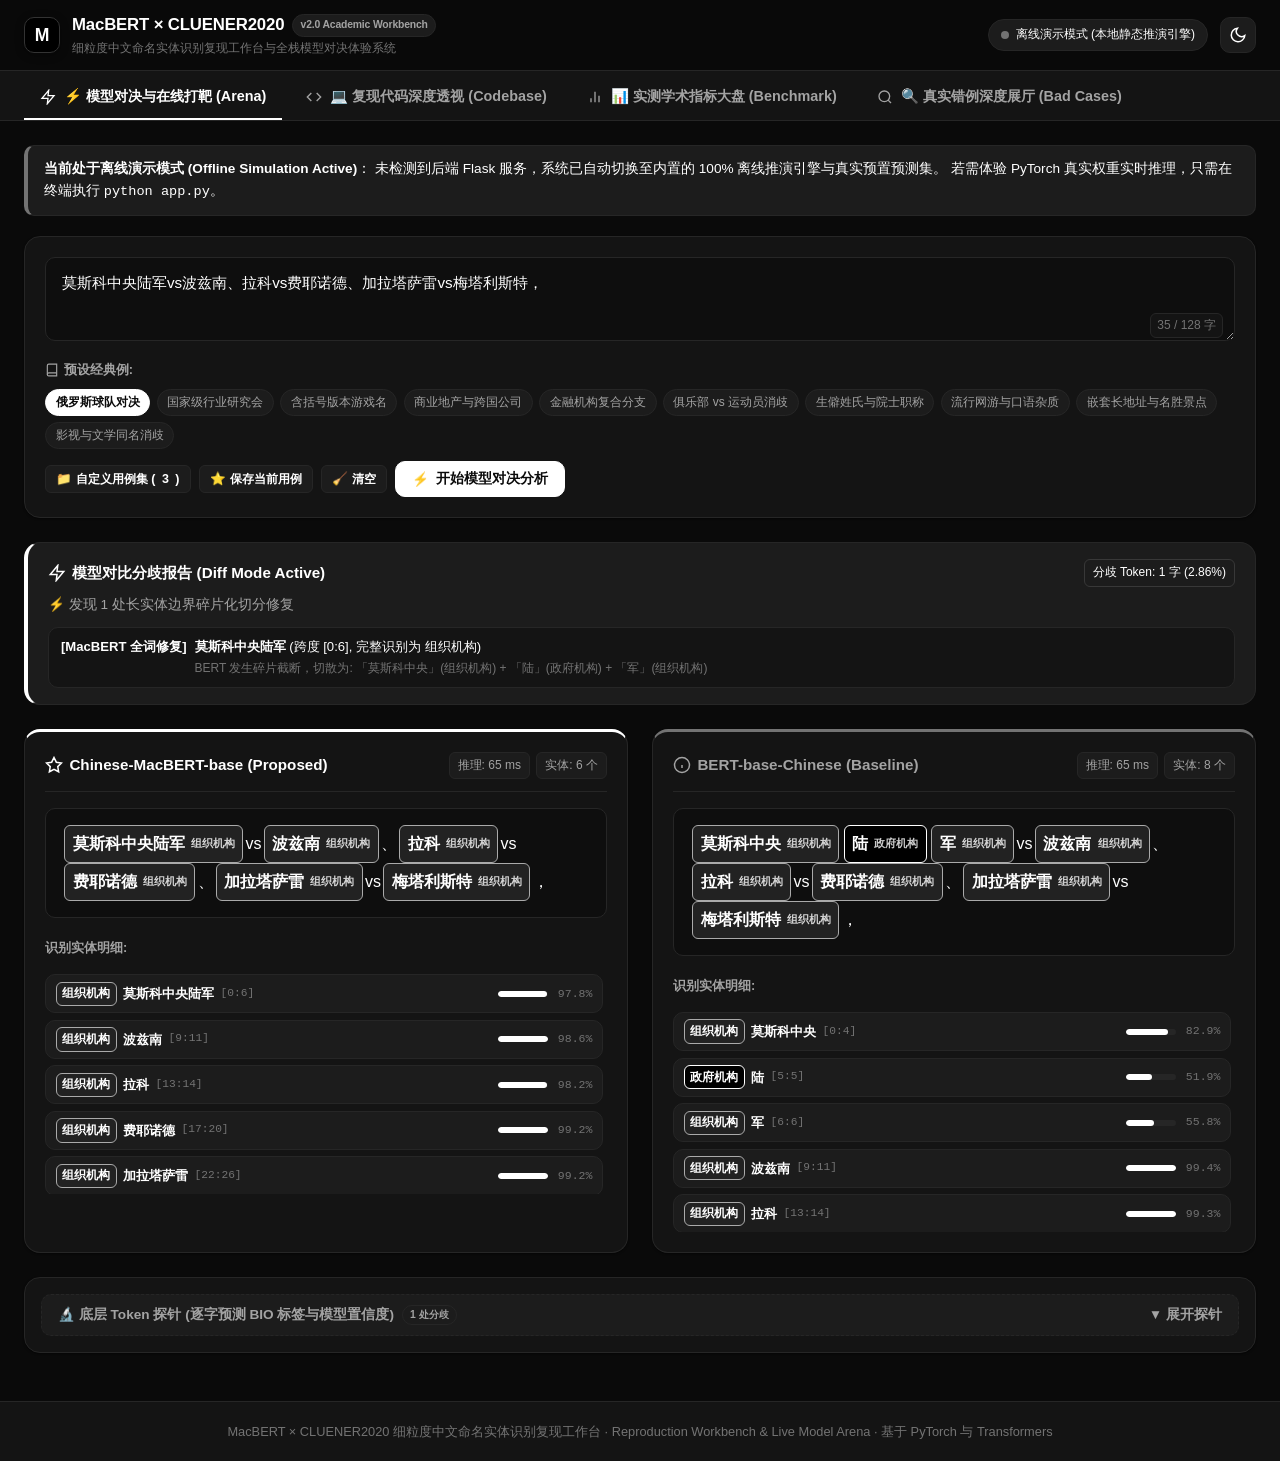
==== commit f9ad03a7: "feat: 重构工作台前端为黑白极简主义 (Linear/Vercel) 风格与纯灰阶设计系统" ====
--- a/templates/index.html
+++ b/templates/index.html
@@ -6,38 +6,39 @@
   <title>MacBERT × CLUENER2020 交互式复现工作台与全栈模型体验系统</title>
   <style>
     /* ==========================================================================
-       1. 全局设计系统与主题变量（Academic Dark / Academic Light）
+       1. 全局设计系统与主题变量（Pure Minimalist Monochrome / 黑白极简）
        ========================================================================== */
     :root {
       --font-family: -apple-system, BlinkMacSystemFont, "Segoe UI", Roboto, "Helvetica Neue", Arial, "PingFang SC", "Hiragino Sans GB", "Microsoft YaHei", sans-serif;
       --font-mono: ui-monospace, SFMono-Regular, Menlo, Monaco, Consolas, "Liberation Mono", "Courier New", monospace;
       
-      /* Dark Theme (Deep Slate) */
-      --bg-body: #0a0f1d;
-      --bg-navbar: rgba(15, 23, 42, 0.85);
-      --bg-card: #111827;
-      --bg-card-subtle: #162032;
-      --bg-card-hover: #1f2937;
-      --bg-input: #0f172a;
-      --border-main: #1f293d;
-      --border-subtle: #334155;
-      --border-focus: #6366f1;
+      /* Dark Theme (Pure Grayscale / 黑白极简深色) */
+      --bg-body: #0a0a0a;
+      --bg-navbar: rgba(10, 10, 10, 0.85);
+      --bg-card: #141414;
+      --bg-card-subtle: #1c1c1c;
+      --bg-card-hover: #262626;
+      --bg-input: #0e0e0e;
+      --border-main: #262626;
+      --border-subtle: #383838;
+      --border-focus: #ffffff;
       
-      --text-main: #f8fafc;
-      --text-secondary: #94a3b8;
-      --text-muted: #64748b;
+      --text-main: #ffffff;
+      --text-secondary: #a3a3a3;
+      --text-muted: #737373;
       
-      --accent-primary: #6366f1;
-      --accent-primary-hover: #4f46e5;
-      --accent-macbert: #8b5cf6;
-      --accent-bert: #3b82f6;
-      --accent-success: #10b981;
-      --accent-warning: #f59e0b;
-      --accent-danger: #ef4444;
+      --accent-primary: #ffffff;
+      --accent-primary-hover: #e5e5e5;
+      --accent-primary-fg: #0a0a0a;
+      --accent-macbert: #ffffff;
+      --accent-bert: #737373;
+      --accent-success: #ffffff;
+      --accent-warning: #a3a3a3;
+      --accent-danger: #d4d4d4;
       
-      --shadow-sm: 0 1px 2px 0 rgba(0, 0, 0, 0.3);
-      --shadow-md: 0 4px 16px -2px rgba(0, 0, 0, 0.4);
-      --shadow-lg: 0 10px 30px -4px rgba(0, 0, 0, 0.5);
+      --shadow-sm: 0 1px 2px 0 rgba(0, 0, 0, 0.5);
+      --shadow-md: 0 4px 16px -2px rgba(0, 0, 0, 0.6);
+      --shadow-lg: 0 10px 30px -4px rgba(0, 0, 0, 0.8);
       
       --radius-sm: 6px;
       --radius-md: 10px;
@@ -49,45 +50,145 @@
     }
 
     [data-theme="light"] {
-      /* Light Theme (Academic Slate) */
-      --bg-body: #f8fafc;
+      /* Light Theme (Clean Minimalist Monochrome / 黑白极简浅色) */
+      --bg-body: #ffffff;
       --bg-navbar: rgba(255, 255, 255, 0.9);
       --bg-card: #ffffff;
-      --bg-card-subtle: #f1f5f9;
-      --bg-card-hover: #f8fafc;
+      --bg-card-subtle: #f5f5f5;
+      --bg-card-hover: #ebebeb;
       --bg-input: #ffffff;
-      --border-main: #e2e8f0;
-      --border-subtle: #cbd5e1;
-      --border-focus: #4f46e5;
+      --border-main: #e5e5e5;
+      --border-subtle: #d4d4d4;
+      --border-focus: #000000;
       
-      --text-main: #0f172a;
-      --text-secondary: #475569;
-      --text-muted: #94a3b8;
+      --text-main: #000000;
+      --text-secondary: #525252;
+      --text-muted: #8c8c8c;
       
-      --accent-primary: #4f46e5;
-      --accent-primary-hover: #4338ca;
-      --accent-macbert: #7c3aed;
-      --accent-bert: #2563eb;
-      --accent-success: #059669;
-      --accent-warning: #d97706;
-      --accent-danger: #dc2626;
+      --accent-primary: #000000;
+      --accent-primary-hover: #262626;
+      --accent-primary-fg: #ffffff;
+      --accent-macbert: #000000;
+      --accent-bert: #737373;
+      --accent-success: #000000;
+      --accent-warning: #525252;
+      --accent-danger: #262626;
       
       --shadow-sm: 0 1px 2px 0 rgba(0, 0, 0, 0.05);
       --shadow-md: 0 4px 16px -2px rgba(0, 0, 0, 0.08);
-      --shadow-lg: 0 10px 30px -4px rgba(0, 0, 0, 0.1);
+      --shadow-lg: 0 10px 30px -4px rgba(0, 0, 0, 0.12);
     }
 
-    /* 10 实体类别的统一色彩体系 */
-    .cat-address { --cat-color: #10b981; }
-    .cat-book { --cat-color: #f59e0b; }
-    .cat-company { --cat-color: #3b82f6; }
-    .cat-game { --cat-color: #8b5cf6; }
-    .cat-government { --cat-color: #ef4444; }
-    .cat-movie { --cat-color: #ec4899; }
-    .cat-name { --cat-color: #06b6d4; }
-    .cat-organization { --cat-color: #6366f1; }
-    .cat-position { --cat-color: #eab308; }
-    .cat-scene { --cat-color: #84cc16; }
+    /* 10 实体类别的极简黑白灰高辨识度体系 (纯色、边框、明度阶梯与纹理差异) */
+    .cat-address, .badge-address {
+      --badge-bg: #1c1c1c;
+      --badge-border: #444444;
+      --badge-color: #ffffff;
+    }
+    .cat-book, .badge-book {
+      --badge-bg: #141414;
+      --badge-border: #666666;
+      --badge-color: #e5e5e5;
+      border-style: dashed !important;
+    }
+    .cat-company, .badge-company {
+      --badge-bg: #282828;
+      --badge-border: #888888;
+      --badge-color: #ffffff;
+      font-weight: 700;
+    }
+    .cat-game, .badge-game {
+      --badge-bg: #181818;
+      --badge-border: #666666;
+      --badge-color: #d4d4d4;
+      border-style: dotted !important;
+    }
+    .cat-government, .badge-government {
+      --badge-bg: #000000;
+      --badge-border: #ffffff;
+      --badge-color: #ffffff;
+    }
+    .cat-movie, .badge-movie {
+      --badge-bg: #1e1e1e;
+      --badge-border: #555555;
+      --badge-color: #b0b0b0;
+    }
+    .cat-name, .badge-name {
+      --badge-bg: #ffffff;
+      --badge-border: #ffffff;
+      --badge-color: #000000;
+      font-weight: 700;
+    }
+    .cat-organization, .badge-organization {
+      --badge-bg: #222222;
+      --badge-border: #aaaaaa;
+      --badge-color: #ffffff;
+      font-weight: 700;
+    }
+    .cat-position, .badge-position {
+      --badge-bg: #141414;
+      --badge-border: #444444;
+      --badge-color: #8c8c8c;
+      border-style: dashed !important;
+    }
+    .cat-scene, .badge-scene {
+      --badge-bg: #252525;
+      --badge-border: #777777;
+      --badge-color: #f0f0f0;
+      border-style: double !important;
+      border-width: 3px !important;
+    }
+
+    [data-theme="light"] .cat-address, [data-theme="light"] .badge-address {
+      --badge-bg: #f5f5f5;
+      --badge-border: #d4d4d4;
+      --badge-color: #111111;
+    }
+    [data-theme="light"] .cat-book, [data-theme="light"] .badge-book {
+      --badge-bg: #fafafa;
+      --badge-border: #888888;
+      --badge-color: #222222;
+    }
+    [data-theme="light"] .cat-company, [data-theme="light"] .badge-company {
+      --badge-bg: #e8e8e8;
+      --badge-border: #666666;
+      --badge-color: #000000;
+    }
+    [data-theme="light"] .cat-game, [data-theme="light"] .badge-game {
+      --badge-bg: #f5f5f5;
+      --badge-border: #777777;
+      --badge-color: #333333;
+    }
+    [data-theme="light"] .cat-government, [data-theme="light"] .badge-government {
+      --badge-bg: #ffffff;
+      --badge-border: #000000;
+      --badge-color: #000000;
+    }
+    [data-theme="light"] .cat-movie, [data-theme="light"] .badge-movie {
+      --badge-bg: #f0f0f0;
+      --badge-border: #cccccc;
+      --badge-color: #555555;
+    }
+    [data-theme="light"] .cat-name, [data-theme="light"] .badge-name {
+      --badge-bg: #000000;
+      --badge-border: #000000;
+      --badge-color: #ffffff;
+    }
+    [data-theme="light"] .cat-organization, [data-theme="light"] .badge-organization {
+      --badge-bg: #dedede;
+      --badge-border: #222222;
+      --badge-color: #000000;
+    }
+    [data-theme="light"] .cat-position, [data-theme="light"] .badge-position {
+      --badge-bg: #fafafa;
+      --badge-border: #cccccc;
+      --badge-color: #555555;
+    }
+    [data-theme="light"] .cat-scene, [data-theme="light"] .badge-scene {
+      --badge-bg: #eeeeee;
+      --badge-border: #888888;
+      --badge-color: #111111;
+    }
 
     * {
       box-sizing: border-box;
@@ -108,11 +209,11 @@
     }
 
     a {
-      color: var(--accent-primary);
-      text-decoration: none;
+      color: var(--text-main);
+      text-decoration: underline;
     }
     a:hover {
-      text-decoration: underline;
+      color: var(--text-secondary);
     }
 
     /* ==========================================================================
@@ -143,14 +244,21 @@
       width: 36px;
       height: 36px;
       border-radius: var(--radius-md);
-      background: linear-gradient(135deg, var(--accent-macbert), var(--accent-bert));
+      background: #000000;
+      border: 1px solid #333333;
       display: flex;
       align-items: center;
       justify-content: center;
       color: #ffffff;
       font-weight: 800;
       font-size: 1.1rem;
-      box-shadow: 0 2px 8px rgba(99, 102, 241, 0.4);
+      box-shadow: 0 2px 8px rgba(0, 0, 0, 0.4);
+    }
+    [data-theme="light"] .nav-logo {
+      background: #000000;
+      border: 1px solid #000000;
+      color: #ffffff;
+      box-shadow: 0 2px 8px rgba(0, 0, 0, 0.1);
     }
 
     .nav-title-group h1 {
@@ -174,9 +282,9 @@
       padding: 0.15rem 0.45rem;
       border-radius: var(--radius-full);
       font-weight: 600;
-      background: rgba(99, 102, 241, 0.15);
-      color: var(--accent-primary);
-      border: 1px solid rgba(99, 102, 241, 0.3);
+      background: var(--bg-card-subtle);
+      color: var(--text-secondary);
+      border: 1px solid var(--border-main);
     }
 
     .nav-actions {
@@ -201,11 +309,11 @@
       width: 8px;
       height: 8px;
       border-radius: 50%;
-      background-color: var(--accent-warning);
+      background-color: var(--text-muted);
     }
     .status-dot.online {
-      background-color: var(--accent-success);
-      box-shadow: 0 0 8px var(--accent-success);
+      background-color: var(--text-main);
+      box-shadow: 0 0 8px var(--text-main);
       animation: pulse 2s infinite;
     }
 
@@ -265,8 +373,8 @@
       color: var(--text-main);
     }
     .tab-btn.active {
-      color: var(--accent-primary);
-      border-bottom-color: var(--accent-primary);
+      color: var(--text-main);
+      border-bottom-color: var(--text-main);
     }
 
     /* ==========================================================================
@@ -345,11 +453,12 @@
     }
     .btn-primary {
       background: var(--accent-primary);
-      color: #ffffff;
+      color: var(--accent-primary-fg);
       border-color: var(--accent-primary);
     }
     .btn-primary:hover {
       background: var(--accent-primary-hover);
+      border-color: var(--accent-primary-hover);
     }
     .btn-secondary {
       background: var(--bg-card-subtle);
@@ -401,7 +510,7 @@
     .arena-textarea:focus {
       outline: none;
       border-color: var(--border-focus);
-      box-shadow: 0 0 0 3px rgba(99, 102, 241, 0.15);
+      box-shadow: 0 0 0 2px rgba(128, 128, 128, 0.2);
     }
 
     .char-count {
@@ -456,9 +565,9 @@
       border-color: var(--border-subtle);
     }
     .preset-pill.active {
-      background: rgba(99, 102, 241, 0.15);
-      border-color: var(--accent-primary);
-      color: var(--accent-primary);
+      background: var(--text-main);
+      border-color: var(--text-main);
+      color: var(--bg-body);
       font-weight: 600;
     }
 
@@ -508,8 +617,9 @@
       font-size: 0.7rem;
       padding: 0.1rem 0.4rem;
       border-radius: var(--radius-sm);
-      background: rgba(99, 102, 241, 0.1);
-      color: var(--accent-primary);
+      background: var(--bg-card-hover);
+      border: 1px solid var(--border-subtle);
+      color: var(--text-secondary);
       font-weight: 600;
     }
     .custom-case-time {
@@ -537,17 +647,19 @@
       gap: 0.4rem;
     }
 
-    /* 差异分析报告视窗 (Diff Mode) */
+    /* 差异分析报告视窗 (Diff Mode) - 极简黑白灰 */
     .diff-alert-card {
-      background: linear-gradient(135deg, rgba(99, 102, 241, 0.08), rgba(139, 92, 246, 0.05));
-      border: 1px solid rgba(99, 102, 241, 0.3);
+      background: var(--bg-card-subtle);
+      border: 1px solid var(--border-main);
+      border-left: 4px solid var(--text-main);
       border-radius: var(--radius-lg);
       padding: 1rem 1.25rem;
       margin-bottom: 1.5rem;
     }
     .diff-alert-card.identical {
-      background: linear-gradient(135deg, rgba(16, 185, 129, 0.08), rgba(5, 150, 105, 0.05));
-      border-color: rgba(16, 185, 129, 0.3);
+      background: var(--bg-card-subtle);
+      border: 1px solid var(--border-main);
+      border-left: 4px solid var(--border-subtle);
     }
     .diff-header {
       display: flex;
@@ -657,32 +769,32 @@
       word-break: break-all;
     }
 
-    /* 实体标签高亮样式与 Tooltip */
+    /* 实体标签高亮样式与 Tooltip (极简黑白灰高对比度体系) */
     .entity-span {
       display: inline-flex;
       align-items: center;
       gap: 0.2rem;
-      padding: 0.1rem 0.4rem;
+      padding: 0.12rem 0.45rem;
       margin: 0 0.15rem;
       border-radius: var(--radius-sm);
       cursor: pointer;
       position: relative;
       font-weight: 600;
       transition: all var(--transition-fast);
-      background: rgba(var(--badge-rgb, 99, 102, 241), 0.15);
-      color: var(--badge-color, #6366f1);
-      border: 1px solid rgba(var(--badge-rgb, 99, 102, 241), 0.35);
+      background: var(--badge-bg, var(--bg-card-subtle));
+      color: var(--badge-color, var(--text-main));
+      border: 1px solid var(--badge-border, var(--border-subtle));
     }
     .entity-span:hover {
       transform: translateY(-1px);
-      box-shadow: 0 2px 8px rgba(0, 0, 0, 0.2);
+      box-shadow: 0 2px 8px rgba(0, 0, 0, 0.4);
     }
 
     .ent-label {
       font-size: 0.68rem;
-      opacity: 0.85;
+      opacity: 0.8;
       font-weight: 700;
-      margin-left: 0.15rem;
+      margin-left: 0.2rem;
     }
 
     .ent-tooltip {
@@ -692,7 +804,7 @@
       bottom: calc(100% + 6px);
       left: 50%;
       transform: translateX(-50%);
-      background: #0f172a;
+      background: #000000;
       color: #ffffff;
       padding: 0.4rem 0.7rem;
       border-radius: var(--radius-sm);
@@ -702,8 +814,8 @@
       line-height: 1.4;
       white-space: nowrap;
       z-index: 50;
-      box-shadow: 0 4px 12px rgba(0, 0, 0, 0.4);
-      border: 1px solid #334155;
+      box-shadow: 0 4px 14px rgba(0, 0, 0, 0.5);
+      border: 1px solid #333333;
       pointer-events: none;
       transition: opacity var(--transition-fast), visibility var(--transition-fast);
     }
@@ -711,18 +823,35 @@
       visibility: visible;
       opacity: 1;
     }
+    [data-theme="light"] .ent-tooltip {
+      background: #000000;
+      color: #ffffff;
+      border: 1px solid #000000;
+      box-shadow: 0 4px 14px rgba(0, 0, 0, 0.25);
+    }
 
-    /* 10 类别高亮色彩配置 */
-    .badge-address { --badge-color: #10b981; --badge-rgb: 16, 185, 129; }
-    .badge-book { --badge-color: #f59e0b; --badge-rgb: 245, 158, 11; }
-    .badge-company { --badge-color: #3b82f6; --badge-rgb: 59, 130, 246; }
-    .badge-game { --badge-color: #8b5cf6; --badge-rgb: 139, 92, 246; }
-    .badge-government { --badge-color: #ef4444; --badge-rgb: 239, 68, 68; }
-    .badge-movie { --badge-color: #ec4899; --badge-rgb: 236, 72, 153; }
-    .badge-name { --badge-color: #06b6d4; --badge-rgb: 6, 182, 212; }
-    .badge-organization { --badge-color: #6366f1; --badge-rgb: 99, 102, 241; }
-    .badge-position { --badge-color: #eab308; --badge-rgb: 234, 179, 8; }
-    .badge-scene { --badge-color: #84cc16; --badge-rgb: 132, 204, 22; }
+    /* 10 类别高亮色彩配置 (兼容纯色变量) */
+    .badge-address { --badge-color: #ffffff; }
+    .badge-book { --badge-color: #e5e5e5; }
+    .badge-company { --badge-color: #ffffff; }
+    .badge-game { --badge-color: #d4d4d4; }
+    .badge-government { --badge-color: #ffffff; }
+    .badge-movie { --badge-color: #b0b0b0; }
+    .badge-name { --badge-color: #000000; }
+    .badge-organization { --badge-color: #ffffff; }
+    .badge-position { --badge-color: #8c8c8c; }
+    .badge-scene { --badge-color: #f0f0f0; }
+
+    [data-theme="light"] .badge-address { --badge-color: #111111; }
+    [data-theme="light"] .badge-book { --badge-color: #222222; }
+    [data-theme="light"] .badge-company { --badge-color: #000000; }
+    [data-theme="light"] .badge-game { --badge-color: #333333; }
+    [data-theme="light"] .badge-government { --badge-color: #000000; }
+    [data-theme="light"] .badge-movie { --badge-color: #555555; }
+    [data-theme="light"] .badge-name { --badge-color: #ffffff; }
+    [data-theme="light"] .badge-organization { --badge-color: #000000; }
+    [data-theme="light"] .badge-position { --badge-color: #555555; }
+    [data-theme="light"] .badge-scene { --badge-color: #111111; }
 
     /* 结构化实体列表 */
     .entities-chips-container {
@@ -772,7 +901,7 @@
     }
     .conf-bar-fill {
       height: 100%;
-      background: var(--accent-primary);
+      background: var(--text-main);
       border-radius: var(--radius-full);
     }
     .conf-percent {
@@ -832,7 +961,8 @@
       background: var(--bg-card-hover);
     }
     .probe-table tr.row-diff td {
-      background: rgba(245, 158, 11, 0.1) !important;
+      background: var(--bg-card-hover) !important;
+      font-weight: 600;
     }
     .bio-tag {
       display: inline-block;
@@ -847,12 +977,14 @@
       background: var(--bg-card-subtle);
     }
     .bio-tag.bio-B {
-      background: rgba(99, 102, 241, 0.2);
-      color: var(--accent-primary);
+      background: var(--bg-card-hover);
+      color: var(--text-main);
+      border: 1px solid var(--border-subtle);
     }
     .bio-tag.bio-I {
-      background: rgba(139, 92, 246, 0.15);
-      color: var(--accent-macbert);
+      background: var(--bg-card-subtle);
+      color: var(--text-secondary);
+      border: 1px dashed var(--border-main);
     }
 
     /* ==========================================================================
@@ -880,9 +1012,9 @@
       color: var(--text-main);
     }
     .code-tab-btn.active {
-      background: var(--accent-primary);
-      color: #ffffff;
-      border-color: var(--accent-primary);
+      background: var(--text-main);
+      color: var(--bg-body);
+      border-color: var(--text-main);
       font-weight: 600;
     }
 
@@ -908,7 +1040,7 @@
       border: 1px solid var(--border-main);
       border-radius: var(--radius-md);
       padding: 1rem;
-      border-left: 4px solid var(--accent-primary);
+      border-left: 4px solid var(--text-main);
     }
     .annotation-title {
       font-size: 0.9rem;
@@ -924,7 +1056,7 @@
       font-family: var(--font-mono);
       font-size: 0.75rem;
       margin-bottom: 0.5rem;
-      color: var(--accent-macbert);
+      color: var(--text-main);
       white-space: pre-wrap;
     }
     .annotation-text {
@@ -956,12 +1088,17 @@
     .code-block-container {
       max-height: 640px;
       overflow: auto;
-      background: #080c14;
-      color: #e2e8f0;
+      background: #0d0d0d;
+      color: #f5f5f5;
       font-family: var(--font-mono);
       font-size: 0.82rem;
       line-height: 1.6;
       padding: 1rem;
+      border: 1px solid var(--border-main);
+    }
+    [data-theme="light"] .code-block-container {
+      background: #f8f8f8;
+      color: #171717;
     }
     .code-block-container pre {
       margin: 0;
@@ -986,8 +1123,8 @@
       gap: 0.5rem;
     }
     .kpi-card.highlight {
-      background: linear-gradient(135deg, rgba(99, 102, 241, 0.12), rgba(139, 92, 246, 0.08));
-      border-color: rgba(99, 102, 241, 0.4);
+      background: var(--bg-card);
+      border: 2px solid var(--text-main);
     }
     .kpi-title {
       font-size: 0.8rem;
@@ -1014,8 +1151,9 @@
       border-radius: var(--radius-sm);
     }
     .kpi-delta.pos {
-      background: rgba(16, 185, 129, 0.15);
-      color: var(--accent-success);
+      background: var(--bg-card-hover);
+      color: var(--text-main);
+      border: 1px solid var(--border-subtle);
     }
     .kpi-subtext {
       font-size: 0.75rem;
@@ -1044,9 +1182,10 @@
       cursor: pointer;
     }
     .chart-btn.active {
-      background: var(--accent-primary);
-      color: #ffffff;
-      border-color: var(--accent-primary);
+      background: var(--text-main);
+      color: var(--bg-body);
+      border-color: var(--text-main);
+      font-weight: 600;
     }
 
     .svg-chart-wrapper {
@@ -1094,9 +1233,9 @@
       transition: all var(--transition-fast);
     }
     .gallery-filter-btn.active {
-      background: var(--accent-primary);
-      color: #ffffff;
-      border-color: var(--accent-primary);
+      background: var(--text-main);
+      color: var(--bg-body);
+      border-color: var(--text-main);
       font-weight: 600;
     }
 
@@ -1137,9 +1276,9 @@
       font-weight: 700;
       padding: 0.15rem 0.5rem;
       border-radius: var(--radius-sm);
-      background: rgba(99, 102, 241, 0.15);
-      color: var(--accent-primary);
-      border: 1px solid rgba(99, 102, 241, 0.3);
+      background: var(--bg-card-subtle);
+      color: var(--text-main);
+      border: 1px solid var(--border-subtle);
     }
     .case-title {
       font-size: 0.95rem;
@@ -1280,14 +1419,14 @@
       pointer-events: none;
     }
     .toast {
-      background: #1e293b;
-      color: #f8fafc;
+      background: var(--text-main);
+      color: var(--bg-body);
       padding: 0.6rem 1.1rem;
       border-radius: var(--radius-md);
       font-size: 0.85rem;
-      font-weight: 500;
-      box-shadow: var(--shadow-md);
-      border: 1px solid #334155;
+      font-weight: 600;
+      box-shadow: var(--shadow-lg);
+      border: 1px solid var(--border-main);
       display: flex;
       align-items: center;
       gap: 0.5rem;
@@ -1363,9 +1502,9 @@
     <section class="tab-pane active" id="tab-arena">
       
       <!-- 离线模式降级提醒横幅（默认隐藏，离线时展现） -->
-      <div id="offlineNoticeBanner" style="display:none; background: rgba(245, 158, 11, 0.12); border: 1px solid rgba(245, 158, 11, 0.3); border-radius: var(--radius-md); padding: 0.75rem 1rem; margin-bottom: 1.25rem; font-size: 0.85rem; color: var(--text-main); display: flex; align-items: center; justify-content: space-between; gap: 1rem;">
+      <div id="offlineNoticeBanner" style="display:none; background: var(--bg-card-subtle); border: 1px solid var(--border-main); border-left: 4px solid var(--text-muted); border-radius: var(--radius-md); padding: 0.75rem 1rem; margin-bottom: 1.25rem; font-size: 0.85rem; color: var(--text-main); display: flex; align-items: center; justify-content: space-between; gap: 1rem;">
         <div>
-          <strong>🟡 当前处于离线演示模式 (Offline Simulation Active)</strong>：
+          <strong>当前处于离线演示模式 (Offline Simulation Active)</strong>：
           未检测到后端 Flask 服务，系统已自动切换至内置的 100% 离线推演引擎与真实预置预测集。
           若需体验 PyTorch 真实权重实时推理，只需在终端执行 <code>python app.py</code>。
         </div>
@@ -1450,7 +1589,7 @@
         <!-- BERT 列 -->
         <div class="model-col bert">
           <div class="model-meta-bar">
-            <div class="model-tag-name" style="color:var(--accent-bert);">
+            <div class="model-tag-name" style="color:var(--text-secondary);">
               <svg width="18" height="18" viewBox="0 0 24 24" fill="none" stroke="currentColor" stroke-width="2"><circle cx="12" cy="12" r="10"></circle><line x1="12" y1="16" x2="12" y2="12"></line><line x1="12" y1="8" x2="12.01" y2="8"></line></svg>
               BERT-base-Chinese (Baseline)
             </div>
@@ -1756,7 +1895,7 @@
       {
         "category": "address",
         "name_cn": "地址",
-        "color": "#10b981",
+        "color": "#737373",
         "support": 373,
         "bert": {
           "precision": 58.06,
@@ -1778,7 +1917,7 @@
       {
         "category": "book",
         "name_cn": "书籍",
-        "color": "#f59e0b",
+        "color": "#525252",
         "support": 154,
         "bert": {
           "precision": 75.61,
@@ -1800,7 +1939,7 @@
       {
         "category": "company",
         "name_cn": "公司",
-        "color": "#3b82f6",
+        "color": "#171717",
         "support": 378,
         "bert": {
           "precision": 71.97,
@@ -1822,7 +1961,7 @@
       {
         "category": "game",
         "name_cn": "游戏",
-        "color": "#8b5cf6",
+        "color": "#404040",
         "support": 295,
         "bert": {
           "precision": 73.53,
@@ -1844,7 +1983,7 @@
       {
         "category": "government",
         "name_cn": "政府机构",
-        "color": "#ef4444",
+        "color": "#262626",
         "support": 247,
         "bert": {
           "precision": 75.17,
@@ -1866,7 +2005,7 @@
       {
         "category": "movie",
         "name_cn": "电影",
-        "color": "#ec4899",
+        "color": "#8c8c8c",
         "support": 151,
         "bert": {
           "precision": 80.82,
@@ -1888,7 +2027,7 @@
       {
         "category": "name",
         "name_cn": "姓名",
-        "color": "#06b6d4",
+        "color": "#0a0a0a",
         "support": 465,
         "bert": {
           "precision": 83.57,
@@ -1910,7 +2049,7 @@
       {
         "category": "organization",
         "name_cn": "组织机构",
-        "color": "#6366f1",
+        "color": "#333333",
         "support": 367,
         "bert": {
           "precision": 72.01,
@@ -1932,7 +2071,7 @@
       {
         "category": "position",
         "name_cn": "职位",
-        "color": "#eab308",
+        "color": "#666666",
         "support": 433,
         "bert": {
           "precision": 75.11,
@@ -1954,7 +2093,7 @@
       {
         "category": "scene",
         "name_cn": "景点",
-        "color": "#84cc16",
+        "color": "#a3a3a3",
         "support": 209,
         "bert": {
           "precision": 65.02,
@@ -2025,37 +2164,43 @@
             "start": 0,
             "end": 6,
             "category": "organization",
-            "text": "莫斯科中央陆军"
+            "text": "莫斯科中央陆军",
+            "color": "#333333"
           },
           {
             "start": 9,
             "end": 11,
             "category": "organization",
-            "text": "波兹南"
+            "text": "波兹南",
+            "color": "#333333"
           },
           {
             "start": 13,
             "end": 14,
             "category": "organization",
-            "text": "拉科"
+            "text": "拉科",
+            "color": "#333333"
           },
           {
             "start": 17,
             "end": 20,
             "category": "organization",
-            "text": "费耶诺德"
+            "text": "费耶诺德",
+            "color": "#333333"
           },
           {
             "start": 22,
             "end": 26,
             "category": "organization",
-            "text": "加拉塔萨雷"
+            "text": "加拉塔萨雷",
+            "color": "#333333"
           },
           {
             "start": 29,
             "end": 33,
             "category": "organization",
-            "text": "梅塔利斯特"
+            "text": "梅塔利斯特",
+            "color": "#333333"
           }
         ],
         "bert_prediction": [
@@ -2063,49 +2208,57 @@
             "start": 0,
             "end": 4,
             "category": "organization",
-            "text": "莫斯科中央"
+            "text": "莫斯科中央",
+            "color": "#333333"
           },
           {
             "start": 5,
             "end": 5,
             "category": "government",
-            "text": "陆"
+            "text": "陆",
+            "color": "#262626"
           },
           {
             "start": 6,
             "end": 6,
             "category": "organization",
-            "text": "军"
+            "text": "军",
+            "color": "#333333"
           },
           {
             "start": 9,
             "end": 11,
             "category": "organization",
-            "text": "波兹南"
+            "text": "波兹南",
+            "color": "#333333"
           },
           {
             "start": 13,
             "end": 14,
             "category": "organization",
-            "text": "拉科"
+            "text": "拉科",
+            "color": "#333333"
           },
           {
             "start": 17,
             "end": 20,
             "category": "organization",
-            "text": "费耶诺德"
+            "text": "费耶诺德",
+            "color": "#333333"
           },
           {
             "start": 22,
             "end": 26,
             "category": "organization",
-            "text": "加拉塔萨雷"
+            "text": "加拉塔萨雷",
+            "color": "#333333"
           },
           {
             "start": 29,
             "end": 33,
             "category": "organization",
-            "text": "梅塔利斯特"
+            "text": "梅塔利斯特",
+            "color": "#333333"
           }
         ],
         "macbert_prediction": [
@@ -2113,37 +2266,43 @@
             "start": 0,
             "end": 6,
             "category": "organization",
-            "text": "莫斯科中央陆军"
+            "text": "莫斯科中央陆军",
+            "color": "#333333"
           },
           {
             "start": 9,
             "end": 11,
             "category": "organization",
-            "text": "波兹南"
+            "text": "波兹南",
+            "color": "#333333"
           },
           {
             "start": 13,
             "end": 14,
             "category": "organization",
-            "text": "拉科"
+            "text": "拉科",
+            "color": "#333333"
           },
           {
             "start": 17,
             "end": 20,
             "category": "organization",
-            "text": "费耶诺德"
+            "text": "费耶诺德",
+            "color": "#333333"
           },
           {
             "start": 22,
             "end": 26,
             "category": "organization",
-            "text": "加拉塔萨雷"
+            "text": "加拉塔萨雷",
+            "color": "#333333"
           },
           {
             "start": 29,
             "end": 33,
             "category": "organization",
-            "text": "梅塔利斯特"
+            "text": "梅塔利斯特",
+            "color": "#333333"
           }
         ],
         "diff_analysis": "BERT 将多字体育俱乐部实体‘莫斯科中央陆军’碎片化切分为‘莫斯科中央’(org)、‘陆’(government) 和 ‘军’(org)，出现严重的单字类别混淆与边界断裂；MacBERT 完整识别为单一组织实体‘莫斯科中央陆军’。",
@@ -2161,19 +2320,22 @@
             "start": 0,
             "end": 10,
             "category": "organization",
-            "text": "中国房地产及住宅研究会"
+            "text": "中国房地产及住宅研究会",
+            "color": "#333333"
           },
           {
             "start": 11,
             "end": 13,
             "category": "position",
-            "text": "副会长"
+            "text": "副会长",
+            "color": "#666666"
           },
           {
             "start": 14,
             "end": 16,
             "category": "name",
-            "text": "顾云昌"
+            "text": "顾云昌",
+            "color": "#0a0a0a"
           }
         ],
         "bert_prediction": [
@@ -2181,43 +2343,50 @@
             "start": 0,
             "end": 3,
             "category": "organization",
-            "text": "中国房地"
+            "text": "中国房地",
+            "color": "#333333"
           },
           {
             "start": 4,
             "end": 4,
             "category": "government",
-            "text": "产"
+            "text": "产",
+            "color": "#262626"
           },
           {
             "start": 5,
             "end": 5,
             "category": "organization",
-            "text": "及"
+            "text": "及",
+            "color": "#333333"
           },
           {
             "start": 6,
             "end": 7,
             "category": "government",
-            "text": "住宅"
+            "text": "住宅",
+            "color": "#262626"
           },
           {
             "start": 8,
             "end": 10,
             "category": "organization",
-            "text": "研究会"
+            "text": "研究会",
+            "color": "#333333"
           },
           {
             "start": 11,
             "end": 13,
             "category": "position",
-            "text": "副会长"
+            "text": "副会长",
+            "color": "#666666"
           },
           {
             "start": 14,
             "end": 16,
             "category": "name",
-            "text": "顾云昌"
+            "text": "顾云昌",
+            "color": "#0a0a0a"
           }
         ],
         "macbert_prediction": [
@@ -2225,19 +2394,22 @@
             "start": 0,
             "end": 10,
             "category": "organization",
-            "text": "中国房地产及住宅研究会"
+            "text": "中国房地产及住宅研究会",
+            "color": "#333333"
           },
           {
             "start": 11,
             "end": 13,
             "category": "position",
-            "text": "副会长"
+            "text": "副会长",
+            "color": "#666666"
           },
           {
             "start": 14,
             "end": 16,
             "category": "name",
-            "text": "顾云昌"
+            "text": "顾云昌",
+            "color": "#0a0a0a"
           }
         ],
         "diff_analysis": "面对长达 11 字的复合协会名‘中国房地产及住宅研究会’，BERT 发生连环崩塌，切碎出 5 个碎片：‘中国房地’(org)、‘产’(gov)、‘及’(org)、‘住宅’(gov)、‘研究会’(org)；MacBERT 100% 准确捕获完整实体边界与类别。",
@@ -2255,31 +2427,36 @@
             "start": 0,
             "end": 1,
             "category": "address",
-            "text": "上海"
+            "text": "上海",
+            "color": "#737373"
           },
           {
             "start": 3,
             "end": 4,
             "category": "address",
-            "text": "广州"
+            "text": "广州",
+            "color": "#737373"
           },
           {
             "start": 16,
             "end": 19,
             "category": "game",
-            "text": "DOTA"
+            "text": "DOTA",
+            "color": "#404040"
           },
           {
             "start": 21,
             "end": 30,
             "category": "game",
-            "text": "实况足球（2011）"
+            "text": "实况足球（2011）",
+            "color": "#404040"
           },
           {
             "start": 32,
             "end": 36,
             "category": "game",
-            "text": "CS1.6"
+            "text": "CS1.6",
+            "color": "#404040"
           }
         ],
         "bert_prediction": [
@@ -2287,37 +2464,43 @@
             "start": 0,
             "end": 1,
             "category": "address",
-            "text": "上海"
+            "text": "上海",
+            "color": "#737373"
           },
           {
             "start": 3,
             "end": 4,
             "category": "address",
-            "text": "广州"
+            "text": "广州",
+            "color": "#737373"
           },
           {
             "start": 16,
             "end": 19,
             "category": "game",
-            "text": "DOTA"
+            "text": "DOTA",
+            "color": "#404040"
           },
           {
             "start": 21,
             "end": 24,
             "category": "game",
-            "text": "实况足球"
+            "text": "实况足球",
+            "color": "#404040"
           },
           {
             "start": 27,
             "end": 30,
             "category": "game",
-            "text": "011）"
+            "text": "011）",
+            "color": "#404040"
           },
           {
             "start": 32,
             "end": 36,
             "category": "game",
-            "text": "CS1.6"
+            "text": "CS1.6",
+            "color": "#404040"
           }
         ],
         "macbert_prediction": [
@@ -2325,31 +2508,36 @@
             "start": 0,
             "end": 1,
             "category": "address",
-            "text": "上海"
+            "text": "上海",
+            "color": "#737373"
           },
           {
             "start": 3,
             "end": 4,
             "category": "address",
-            "text": "广州"
+            "text": "广州",
+            "color": "#737373"
           },
           {
             "start": 16,
             "end": 19,
             "category": "game",
-            "text": "DOTA"
+            "text": "DOTA",
+            "color": "#404040"
           },
           {
             "start": 21,
             "end": 30,
             "category": "game",
-            "text": "实况足球（2011）"
+            "text": "实况足球（2011）",
+            "color": "#404040"
           },
           {
             "start": 32,
             "end": 36,
             "category": "game",
-            "text": "CS1.6"
+            "text": "CS1.6",
+            "color": "#404040"
           }
         ],
         "diff_analysis": "针对含版本年份与括号的复合游戏名称‘实况足球（2011）’，BERT 在括号处发生断裂，拆成了‘实况足球’与‘011）’两个无效残片；MacBERT 成功将整个带括号名称完整识别为一个 game 实体。",
@@ -2367,19 +2555,22 @@
             "start": 0,
             "end": 5,
             "category": "company",
-            "text": "soho中国"
+            "text": "soho中国",
+            "color": "#171717"
           },
           {
             "start": 6,
             "end": 8,
             "category": "position",
-            "text": "董事长"
+            "text": "董事长",
+            "color": "#666666"
           },
           {
             "start": 9,
             "end": 11,
             "category": "name",
-            "text": "潘石屹"
+            "text": "潘石屹",
+            "color": "#0a0a0a"
           }
         ],
         "bert_prediction": [
@@ -2387,25 +2578,29 @@
             "start": 0,
             "end": 3,
             "category": "company",
-            "text": "soho"
+            "text": "soho",
+            "color": "#171717"
           },
           {
             "start": 5,
             "end": 5,
             "category": "position",
-            "text": "国"
+            "text": "国",
+            "color": "#666666"
           },
           {
             "start": 6,
             "end": 8,
             "category": "position",
-            "text": "董事长"
+            "text": "董事长",
+            "color": "#666666"
           },
           {
             "start": 9,
             "end": 11,
             "category": "name",
-            "text": "潘石屹"
+            "text": "潘石屹",
+            "color": "#0a0a0a"
           }
         ],
         "macbert_prediction": [
@@ -2413,19 +2608,22 @@
             "start": 0,
             "end": 5,
             "category": "company",
-            "text": "soho中国"
+            "text": "soho中国",
+            "color": "#171717"
           },
           {
             "start": 6,
             "end": 8,
             "category": "position",
-            "text": "董事长"
+            "text": "董事长",
+            "color": "#666666"
           },
           {
             "start": 9,
             "end": 11,
             "category": "name",
-            "text": "潘石屹"
+            "text": "潘石屹",
+            "color": "#0a0a0a"
           }
         ],
         "diff_analysis": "针对英汉混合知名企业‘soho中国’，BERT 识别为‘soho’(company)并把‘国’误判为职位(position)；MacBERT 准确识别为‘soho中国’(company)。",
@@ -2443,13 +2641,15 @@
             "start": 12,
             "end": 14,
             "category": "name",
-            "text": "彭小军"
+            "text": "彭小军",
+            "color": "#0a0a0a"
           },
           {
             "start": 24,
             "end": 31,
             "category": "company",
-            "text": "深发展信用卡中心"
+            "text": "深发展信用卡中心",
+            "color": "#171717"
           }
         ],
         "bert_prediction": [
@@ -2457,19 +2657,22 @@
             "start": 12,
             "end": 14,
             "category": "name",
-            "text": "彭小军"
+            "text": "彭小军",
+            "color": "#0a0a0a"
           },
           {
             "start": 24,
             "end": 28,
             "category": "company",
-            "text": "深发展信用"
+            "text": "深发展信用",
+            "color": "#171717"
           },
           {
             "start": 30,
             "end": 30,
             "category": "company",
-            "text": "中"
+            "text": "中",
+            "color": "#171717"
           }
         ],
         "macbert_prediction": [
@@ -2477,13 +2680,15 @@
             "start": 12,
             "end": 14,
             "category": "name",
-            "text": "彭小军"
+            "text": "彭小军",
+            "color": "#0a0a0a"
           },
           {
             "start": 24,
             "end": 31,
             "category": "company",
-            "text": "深发展信用卡中心"
+            "text": "深发展信用卡中心",
+            "color": "#171717"
           }
         ],
         "diff_analysis": "BERT 对‘深发展信用卡中心’识别截断为‘深发展信用’与单独的‘中’；MacBERT 准确识别全部 8 个字符‘深发展信用卡中心’。",
@@ -2501,13 +2706,15 @@
             "start": 0,
             "end": 2,
             "category": "organization",
-            "text": "贝蒂斯"
+            "text": "贝蒂斯",
+            "color": "#333333"
           },
           {
             "start": 7,
             "end": 8,
             "category": "organization",
-            "text": "瓦伦"
+            "text": "瓦伦",
+            "color": "#333333"
           }
         ],
         "bert_prediction": [
@@ -2515,13 +2722,15 @@
             "start": 0,
             "end": 2,
             "category": "name",
-            "text": "贝蒂斯"
+            "text": "贝蒂斯",
+            "color": "#0a0a0a"
           },
           {
             "start": 7,
             "end": 8,
             "category": "organization",
-            "text": "瓦伦"
+            "text": "瓦伦",
+            "color": "#333333"
           }
         ],
         "macbert_prediction": [
@@ -2529,13 +2738,15 @@
             "start": 0,
             "end": 2,
             "category": "organization",
-            "text": "贝蒂斯"
+            "text": "贝蒂斯",
+            "color": "#333333"
           },
           {
             "start": 7,
             "end": 8,
             "category": "organization",
-            "text": "瓦伦"
+            "text": "瓦伦",
+            "color": "#333333"
           }
         ],
         "diff_analysis": "在体育新闻文本‘贝蒂斯在客场与瓦伦打起对攻...’中，BERT 将足球俱乐部‘贝蒂斯’误识别为人名(name)；MacBERT 结合‘客场’、‘打起对攻’等全局语义，精准判定其为组织(organization)。",
@@ -2553,19 +2764,22 @@
             "start": 0,
             "end": 2,
             "category": "name",
-            "text": "商为智"
+            "text": "商为智",
+            "color": "#0a0a0a"
           },
           {
             "start": 3,
             "end": 5,
             "category": "position",
-            "text": "实习生"
+            "text": "实习生",
+            "color": "#666666"
           },
           {
             "start": 6,
             "end": 8,
             "category": "name",
-            "text": "陈文波"
+            "text": "陈文波",
+            "color": "#0a0a0a"
           }
         ],
         "bert_prediction": [
@@ -2573,19 +2787,22 @@
             "start": 0,
             "end": 2,
             "category": "company",
-            "text": "商为智"
+            "text": "商为智",
+            "color": "#171717"
           },
           {
             "start": 3,
             "end": 5,
             "category": "position",
-            "text": "实习生"
+            "text": "实习生",
+            "color": "#666666"
           },
           {
             "start": 6,
             "end": 8,
             "category": "name",
-            "text": "陈文波"
+            "text": "陈文波",
+            "color": "#0a0a0a"
           }
         ],
         "macbert_prediction": [
@@ -2593,19 +2810,22 @@
             "start": 0,
             "end": 2,
             "category": "name",
-            "text": "商为智"
+            "text": "商为智",
+            "color": "#0a0a0a"
           },
           {
             "start": 3,
             "end": 5,
             "category": "position",
-            "text": "实习生"
+            "text": "实习生",
+            "color": "#666666"
           },
           {
             "start": 6,
             "end": 8,
             "category": "name",
-            "text": "陈文波"
+            "text": "陈文波",
+            "color": "#0a0a0a"
           }
         ],
         "diff_analysis": "在‘商为智实习生陈文波’中，BERT 将罕见姓名‘商为智’误分类为公司(company)；MacBERT 正确识别‘商为智’为人名(name)。",
@@ -2623,13 +2843,15 @@
             "start": 1,
             "end": 4,
             "category": "game",
-            "text": "dota"
+            "text": "dota",
+            "color": "#404040"
           },
           {
             "start": 20,
             "end": 23,
             "category": "game",
-            "text": "imba"
+            "text": "imba",
+            "color": "#404040"
           }
         ],
         "bert_prediction": [
@@ -2637,25 +2859,29 @@
             "start": 1,
             "end": 4,
             "category": "game",
-            "text": "dota"
+            "text": "dota",
+            "color": "#404040"
           },
           {
             "start": 10,
             "end": 12,
             "category": "game",
-            "text": "敢死队"
+            "text": "敢死队",
+            "color": "#404040"
           },
           {
             "start": 20,
             "end": 20,
             "category": "game",
-            "text": "i"
+            "text": "i",
+            "color": "#404040"
           },
           {
             "start": 22,
             "end": 23,
             "category": "game",
-            "text": "ba"
+            "text": "ba",
+            "color": "#404040"
           }
         ],
         "macbert_prediction": [
@@ -2663,13 +2889,15 @@
             "start": 1,
             "end": 4,
             "category": "game",
-            "text": "dota"
+            "text": "dota",
+            "color": "#404040"
           },
           {
             "start": 20,
             "end": 23,
             "category": "game",
-            "text": "imba"
+            "text": "imba",
+            "color": "#404040"
           }
         ],
         "diff_analysis": "文本包含‘玩dota...玩imba...’，BERT 将口语词‘敢死队’误标为游戏，并将‘imba’截断为‘i’和‘ba’（漏掉m）；MacBERT 准确抽取出‘dota’和‘imba’，未产生多余误报。",
@@ -2689,13 +2917,15 @@
             "start": 0,
             "end": 1,
             "category": "name",
-            "text": "温格"
+            "text": "温格",
+            "color": "#0a0a0a"
           },
           {
             "start": 23,
             "end": 24,
             "category": "organization",
-            "text": "曼联"
+            "text": "曼联",
+            "color": "#333333"
           }
         ],
         "bert_prediction": [
@@ -2703,19 +2933,22 @@
             "start": 0,
             "end": 1,
             "category": "name",
-            "text": "温格"
+            "text": "温格",
+            "color": "#0a0a0a"
           },
           {
             "start": 23,
             "end": 24,
             "category": "organization",
-            "text": "曼联"
+            "text": "曼联",
+            "color": "#333333"
           },
           {
             "start": 27,
             "end": 28,
             "category": "organization",
-            "text": "枪手"
+            "text": "枪手",
+            "color": "#333333"
           }
         ],
         "macbert_prediction": [
@@ -2723,19 +2956,22 @@
             "start": 0,
             "end": 1,
             "category": "name",
-            "text": "温格"
+            "text": "温格",
+            "color": "#0a0a0a"
           },
           {
             "start": 23,
             "end": 24,
             "category": "organization",
-            "text": "曼联"
+            "text": "曼联",
+            "color": "#333333"
           },
           {
             "start": 27,
             "end": 28,
             "category": "organization",
-            "text": "枪手"
+            "text": "枪手",
+            "color": "#333333"
           }
         ],
         "diff_analysis": "文本：‘...2比1战胜曼联之后枪手仍然留在了夺冠集团之内...’；dev.json 真实标签仅包含‘曼联’与‘温格’，遗漏了‘枪手’；BERT 与 MacBERT 均精准且一致地识别出‘枪手’(organization)！",
@@ -2754,7 +2990,8 @@
             "start": 6,
             "end": 8,
             "category": "address",
-            "text": "文汇路"
+            "text": "文汇路",
+            "color": "#737373"
           }
         ],
         "bert_prediction": [
@@ -2762,19 +2999,22 @@
             "start": 6,
             "end": 8,
             "category": "address",
-            "text": "文汇路"
+            "text": "文汇路",
+            "color": "#737373"
           },
           {
             "start": 34,
             "end": 35,
             "category": "government",
-            "text": "校方"
+            "text": "校方",
+            "color": "#262626"
           },
           {
             "start": 38,
             "end": 39,
             "category": "government",
-            "text": "教委"
+            "text": "教委",
+            "color": "#262626"
           }
         ],
         "macbert_prediction": [
@@ -2782,19 +3022,22 @@
             "start": 6,
             "end": 8,
             "category": "address",
-            "text": "文汇路"
+            "text": "文汇路",
+            "color": "#737373"
           },
           {
             "start": 34,
             "end": 34,
             "category": "government",
-            "text": "校"
+            "text": "校",
+            "color": "#262626"
           },
           {
             "start": 38,
             "end": 39,
             "category": "government",
-            "text": "教委"
+            "text": "教委",
+            "color": "#262626"
           }
         ],
         "diff_analysis": "文本：‘...顺便找校方或者教委要个说法。’；dev.json 仅标注了‘文汇路’(address)，遗漏了行政机构‘教委’(government)；BERT 与 MacBERT 均正确挖掘出‘教委’(government)。",
@@ -2813,31 +3056,36 @@
             "start": 5,
             "end": 6,
             "category": "address",
-            "text": "北京"
+            "text": "北京",
+            "color": "#737373"
           },
           {
             "start": 17,
             "end": 20,
             "category": "address",
-            "text": "邢州大道"
+            "text": "邢州大道",
+            "color": "#737373"
           },
           {
             "start": 22,
             "end": 25,
             "category": "address",
-            "text": "祥和大街"
+            "text": "祥和大街",
+            "color": "#737373"
           },
           {
             "start": 27,
             "end": 29,
             "category": "address",
-            "text": "东华路"
+            "text": "东华路",
+            "color": "#737373"
           },
           {
             "start": 31,
             "end": 37,
             "category": "address",
-            "text": "滨江路围合区域"
+            "text": "滨江路围合区域",
+            "color": "#737373"
           }
         ],
         "bert_prediction": [
@@ -2845,31 +3093,36 @@
             "start": 5,
             "end": 6,
             "category": "address",
-            "text": "北京"
+            "text": "北京",
+            "color": "#737373"
           },
           {
             "start": 17,
             "end": 20,
             "category": "address",
-            "text": "邢州大道"
+            "text": "邢州大道",
+            "color": "#737373"
           },
           {
             "start": 22,
             "end": 25,
             "category": "address",
-            "text": "祥和大街"
+            "text": "祥和大街",
+            "color": "#737373"
           },
           {
             "start": 27,
             "end": 29,
             "category": "address",
-            "text": "东华路"
+            "text": "东华路",
+            "color": "#737373"
           },
           {
             "start": 31,
             "end": 33,
             "category": "address",
-            "text": "滨江路"
+            "text": "滨江路",
+            "color": "#737373"
           }
         ],
         "macbert_prediction": [
@@ -2877,31 +3130,36 @@
             "start": 5,
             "end": 6,
             "category": "address",
-            "text": "北京"
+            "text": "北京",
+            "color": "#737373"
           },
           {
             "start": 17,
             "end": 20,
             "category": "address",
-            "text": "邢州大道"
+            "text": "邢州大道",
+            "color": "#737373"
           },
           {
             "start": 22,
             "end": 25,
             "category": "address",
-            "text": "祥和大街"
+            "text": "祥和大街",
+            "color": "#737373"
           },
           {
             "start": 27,
             "end": 29,
             "category": "address",
-            "text": "东华路"
+            "text": "东华路",
+            "color": "#737373"
           },
           {
             "start": 31,
             "end": 33,
             "category": "address",
-            "text": "滨江路"
+            "text": "滨江路",
+            "color": "#737373"
           }
         ],
         "diff_analysis": "文本：‘...限行区域为邢州大道、祥和大街、东华路、滨江路围合区域含上述道路。’；真实标签标注为‘滨江路围合区域’(7字)；BERT 与 MacBERT 均预测为‘滨江路’(3字)。",
@@ -2920,13 +3178,15 @@
             "start": 4,
             "end": 8,
             "category": "address",
-            "text": "京良路南侧"
+            "text": "京良路南侧",
+            "color": "#737373"
           },
           {
             "start": 22,
             "end": 37,
             "category": "address",
-            "text": "京石高速西三环六里桥到京良路出口"
+            "text": "京石高速西三环六里桥到京良路出口",
+            "color": "#737373"
           }
         ],
         "bert_prediction": [
@@ -2934,25 +3194,29 @@
             "start": 4,
             "end": 8,
             "category": "address",
-            "text": "京良路南侧"
+            "text": "京良路南侧",
+            "color": "#737373"
           },
           {
             "start": 12,
             "end": 15,
             "category": "address",
-            "text": "京石高速"
+            "text": "京石高速",
+            "color": "#737373"
           },
           {
             "start": 22,
             "end": 31,
             "category": "address",
-            "text": "京石高速西三环六里桥"
+            "text": "京石高速西三环六里桥",
+            "color": "#737373"
           },
           {
             "start": 33,
             "end": 37,
             "category": "address",
-            "text": "京良路出口"
+            "text": "京良路出口",
+            "color": "#737373"
           }
         ],
         "macbert_prediction": [
@@ -2960,25 +3224,29 @@
             "start": 4,
             "end": 8,
             "category": "address",
-            "text": "京良路南侧"
+            "text": "京良路南侧",
+            "color": "#737373"
           },
           {
             "start": 12,
             "end": 15,
             "category": "address",
-            "text": "京石高速"
+            "text": "京石高速",
+            "color": "#737373"
           },
           {
             "start": 22,
             "end": 32,
             "category": "address",
-            "text": "京石高速西三环六里桥到"
+            "text": "京石高速西三环六里桥到",
+            "color": "#737373"
           },
           {
             "start": 33,
             "end": 37,
             "category": "address",
-            "text": "京良路出口"
+            "text": "京良路出口",
+            "color": "#737373"
           }
         ],
         "diff_analysis": "文本：‘...从京石高速西三环六里桥到京良路出口仅10余公里。’；真实标签将整句路径强行标注为一个实体：‘京石高速西三环六里桥到京良路出口’(16字)；BERT 与 MacBERT 均将其拆分出‘京石高速’、‘京石高速西三环六里桥’、‘京良路出口’。",
@@ -2997,19 +3265,22 @@
             "start": 2,
             "end": 5,
             "category": "game",
-            "text": "DotA"
+            "text": "DotA",
+            "color": "#404040"
           },
           {
             "start": 6,
             "end": 9,
             "category": "position",
-            "text": "明星选手"
+            "text": "明星选手",
+            "color": "#666666"
           },
           {
             "start": 25,
             "end": 32,
             "category": "name",
-            "text": "Pis（卜严骏）"
+            "text": "Pis（卜严骏）",
+            "color": "#0a0a0a"
           }
         ],
         "bert_prediction": [
@@ -3017,25 +3288,29 @@
             "start": 2,
             "end": 5,
             "category": "game",
-            "text": "DotA"
+            "text": "DotA",
+            "color": "#404040"
           },
           {
             "start": 6,
             "end": 9,
             "category": "position",
-            "text": "明星选手"
+            "text": "明星选手",
+            "color": "#666666"
           },
           {
             "start": 25,
             "end": 27,
             "category": "name",
-            "text": "Pis"
+            "text": "Pis",
+            "color": "#0a0a0a"
           },
           {
             "start": 29,
             "end": 32,
             "category": "name",
-            "text": "卜严骏）"
+            "text": "卜严骏）",
+            "color": "#0a0a0a"
           }
         ],
         "macbert_prediction": [
@@ -3043,31 +3318,36 @@
             "start": 2,
             "end": 5,
             "category": "game",
-            "text": "DotA"
+            "text": "DotA",
+            "color": "#404040"
           },
           {
             "start": 6,
             "end": 7,
             "category": "position",
-            "text": "明星"
+            "text": "明星",
+            "color": "#666666"
           },
           {
             "start": 8,
             "end": 9,
             "category": "position",
-            "text": "选手"
+            "text": "选手",
+            "color": "#666666"
           },
           {
             "start": 25,
             "end": 27,
             "category": "name",
-            "text": "Pis"
+            "text": "Pis",
+            "color": "#0a0a0a"
           },
           {
             "start": 29,
             "end": 31,
             "category": "name",
-            "text": "卜严骏"
+            "text": "卜严骏",
+            "color": "#0a0a0a"
           }
         ],
         "diff_analysis": "文本：‘...担任SOLO位的世界第一影魔Pis（卜严骏），’；真实标签整体标注为‘Pis（卜严骏）’(name)；BERT 将其切为‘Pis’与‘卜严骏）’；MacBERT 切为‘Pis’与‘卜严骏’。",
@@ -3086,13 +3366,15 @@
             "start": 19,
             "end": 21,
             "category": "address",
-            "text": "房山区"
+            "text": "房山区",
+            "color": "#737373"
           },
           {
             "start": 33,
             "end": 46,
             "category": "address",
-            "text": "北京石化新材料科技产业基地（"
+            "text": "北京石化新材料科技产业基地（",
+            "color": "#737373"
           }
         ],
         "bert_prediction": [
@@ -3100,13 +3382,15 @@
             "start": 19,
             "end": 21,
             "category": "address",
-            "text": "房山区"
+            "text": "房山区",
+            "color": "#737373"
           },
           {
             "start": 33,
             "end": 45,
             "category": "address",
-            "text": "北京石化新材料科技产业基地"
+            "text": "北京石化新材料科技产业基地",
+            "color": "#737373"
           }
         ],
         "macbert_prediction": [
@@ -3114,13 +3398,15 @@
             "start": 19,
             "end": 21,
             "category": "address",
-            "text": "房山区"
+            "text": "房山区",
+            "color": "#737373"
           },
           {
             "start": 33,
             "end": 45,
             "category": "address",
-            "text": "北京石化新材料科技产业基地"
+            "text": "北京石化新材料科技产业基地",
+            "color": "#737373"
           }
         ],
         "diff_analysis": "文本：‘...北京石化新材料科技产业基地（’；真实标签末尾包含未闭合的前括号：‘北京石化新材料科技产业基地（’(14字)；BERT 与 MacBERT 均自动剔除了半括号，精准预测‘北京石化新材料科技产业基地’(13字)。",
@@ -3208,52 +3494,52 @@
   "category_meta": {
     "address": {
       "cn": "地址",
-      "color": "#10b981",
+      "color": "#737373",
       "desc": "地理位置、道路门牌、小区楼宇、行政区划"
     },
     "book": {
       "cn": "书籍",
-      "color": "#f59e0b",
+      "color": "#737373",
       "desc": "出版书籍、学术著作、网络小说、期刊文献"
     },
     "company": {
       "cn": "公司",
-      "color": "#3b82f6",
+      "color": "#737373",
       "desc": "企业实体、商业公司、跨国集团、银行机构"
     },
     "game": {
       "cn": "游戏",
-      "color": "#8b5cf6",
+      "color": "#737373",
       "desc": "电子游戏、端游网游、手游作品、主机游戏"
     },
     "government": {
       "cn": "政府机构",
-      "color": "#ef4444",
+      "color": "#737373",
       "desc": "国家行政机关、司法机关、政府管理部门"
     },
     "movie": {
       "cn": "电影",
-      "color": "#ec4899",
+      "color": "#737373",
       "desc": "院线电影、网络大电影、纪录片、影视IP"
     },
     "name": {
       "cn": "姓名",
-      "color": "#06b6d4",
+      "color": "#737373",
       "desc": "真实人名、虚构人名、历史人物、运动员"
     },
     "organization": {
       "cn": "组织机构",
-      "color": "#6366f1",
+      "color": "#737373",
       "desc": "行业协会、体育俱乐部、学术学会、社会团体"
     },
     "position": {
       "cn": "职位",
-      "color": "#eab308",
+      "color": "#737373",
       "desc": "企业职务、学术职称、头衔称号、官职岗位"
     },
     "scene": {
       "cn": "景点",
-      "color": "#84cc16",
+      "color": "#737373",
       "desc": "风景名胜、名胜古迹、地标公园、旅游景区"
     }
   },
@@ -3341,7 +3627,7 @@
               "end": 6,
               "category": "organization",
               "category_cn": "组织机构",
-              "color": "#6366f1",
+              "color": "#333333",
               "text": "莫斯科中央陆军",
               "confidence": 0.9779
             },
@@ -3350,7 +3636,7 @@
               "end": 11,
               "category": "organization",
               "category_cn": "组织机构",
-              "color": "#6366f1",
+              "color": "#333333",
               "text": "波兹南",
               "confidence": 0.9855
             },
@@ -3359,7 +3645,7 @@
               "end": 14,
               "category": "organization",
               "category_cn": "组织机构",
-              "color": "#6366f1",
+              "color": "#333333",
               "text": "拉科",
               "confidence": 0.9824
             },
@@ -3368,7 +3654,7 @@
               "end": 20,
               "category": "organization",
               "category_cn": "组织机构",
-              "color": "#6366f1",
+              "color": "#333333",
               "text": "费耶诺德",
               "confidence": 0.9918
             },
@@ -3377,7 +3663,7 @@
               "end": 26,
               "category": "organization",
               "category_cn": "组织机构",
-              "color": "#6366f1",
+              "color": "#333333",
               "text": "加拉塔萨雷",
               "confidence": 0.9916
             },
@@ -3386,7 +3672,7 @@
               "end": 33,
               "category": "organization",
               "category_cn": "组织机构",
-              "color": "#6366f1",
+              "color": "#333333",
               "text": "梅塔利斯特",
               "confidence": 0.9914
             }
@@ -3615,7 +3901,7 @@
               "end": 4,
               "category": "organization",
               "category_cn": "组织机构",
-              "color": "#6366f1",
+              "color": "#333333",
               "text": "莫斯科中央",
               "confidence": 0.8286
             },
@@ -3624,7 +3910,7 @@
               "end": 5,
               "category": "government",
               "category_cn": "政府机构",
-              "color": "#ef4444",
+              "color": "#262626",
               "text": "陆",
               "confidence": 0.5188
             },
@@ -3633,7 +3919,7 @@
               "end": 6,
               "category": "organization",
               "category_cn": "组织机构",
-              "color": "#6366f1",
+              "color": "#333333",
               "text": "军",
               "confidence": 0.5583
             },
@@ -3642,7 +3928,7 @@
               "end": 11,
               "category": "organization",
               "category_cn": "组织机构",
-              "color": "#6366f1",
+              "color": "#333333",
               "text": "波兹南",
               "confidence": 0.9938
             },
@@ -3651,7 +3937,7 @@
               "end": 14,
               "category": "organization",
               "category_cn": "组织机构",
-              "color": "#6366f1",
+              "color": "#333333",
               "text": "拉科",
               "confidence": 0.9927
             },
@@ -3660,7 +3946,7 @@
               "end": 20,
               "category": "organization",
               "category_cn": "组织机构",
-              "color": "#6366f1",
+              "color": "#333333",
               "text": "费耶诺德",
               "confidence": 0.9946
             },
@@ -3669,7 +3955,7 @@
               "end": 26,
               "category": "organization",
               "category_cn": "组织机构",
-              "color": "#6366f1",
+              "color": "#333333",
               "text": "加拉塔萨雷",
               "confidence": 0.9937
             },
@@ -3678,7 +3964,7 @@
               "end": 33,
               "category": "organization",
               "category_cn": "组织机构",
-              "color": "#6366f1",
+              "color": "#333333",
               "text": "梅塔利斯特",
               "confidence": 0.9927
             }
@@ -3909,7 +4195,7 @@
             "end": 11,
             "category": "organization",
             "category_cn": "组织机构",
-            "color": "#6366f1",
+            "color": "#333333",
             "text": "波兹南",
             "confidence": 0.9855
           },
@@ -3918,7 +4204,7 @@
             "end": 14,
             "category": "organization",
             "category_cn": "组织机构",
-            "color": "#6366f1",
+            "color": "#333333",
             "text": "拉科",
             "confidence": 0.9824
           },
@@ -3927,7 +4213,7 @@
             "end": 20,
             "category": "organization",
             "category_cn": "组织机构",
-            "color": "#6366f1",
+            "color": "#333333",
             "text": "费耶诺德",
             "confidence": 0.9918
           },
@@ -3936,7 +4222,7 @@
             "end": 26,
             "category": "organization",
             "category_cn": "组织机构",
-            "color": "#6366f1",
+            "color": "#333333",
             "text": "加拉塔萨雷",
             "confidence": 0.9916
           },
@@ -3945,7 +4231,7 @@
             "end": 33,
             "category": "organization",
             "category_cn": "组织机构",
-            "color": "#6366f1",
+            "color": "#333333",
             "text": "梅塔利斯特",
             "confidence": 0.9914
           }
@@ -3956,7 +4242,7 @@
             "end": 6,
             "category": "organization",
             "category_cn": "组织机构",
-            "color": "#6366f1",
+            "color": "#333333",
             "text": "莫斯科中央陆军",
             "confidence": 0.9779
           }
@@ -3967,7 +4253,7 @@
             "end": 4,
             "category": "organization",
             "category_cn": "组织机构",
-            "color": "#6366f1",
+            "color": "#333333",
             "text": "莫斯科中央",
             "confidence": 0.8286
           },
@@ -3976,7 +4262,7 @@
             "end": 5,
             "category": "government",
             "category_cn": "政府机构",
-            "color": "#ef4444",
+            "color": "#262626",
             "text": "陆",
             "confidence": 0.5188
           },
@@ -3985,7 +4271,7 @@
             "end": 6,
             "category": "organization",
             "category_cn": "组织机构",
-            "color": "#6366f1",
+            "color": "#333333",
             "text": "军",
             "confidence": 0.5583
           }
@@ -3999,7 +4285,7 @@
               "end": 6,
               "category": "organization",
               "category_cn": "组织机构",
-              "color": "#6366f1",
+              "color": "#333333",
               "text": "莫斯科中央陆军",
               "confidence": 0.9779
             },
@@ -4009,7 +4295,7 @@
                 "end": 4,
                 "category": "organization",
                 "category_cn": "组织机构",
-                "color": "#6366f1",
+                "color": "#333333",
                 "text": "莫斯科中央",
                 "confidence": 0.8286
               },
@@ -4018,7 +4304,7 @@
                 "end": 5,
                 "category": "government",
                 "category_cn": "政府机构",
-                "color": "#ef4444",
+                "color": "#262626",
                 "text": "陆",
                 "confidence": 0.5188
               },
@@ -4027,7 +4313,7 @@
                 "end": 6,
                 "category": "organization",
                 "category_cn": "组织机构",
-                "color": "#6366f1",
+                "color": "#333333",
                 "text": "军",
                 "confidence": 0.5583
               }
@@ -4054,7 +4340,7 @@
               "end": 12,
               "category": "government",
               "category_cn": "政府机构",
-              "color": "#ef4444",
+              "color": "#262626",
               "text": "中国国际经济贸易仲裁委员会",
               "confidence": 0.9136
             },
@@ -4063,7 +4349,7 @@
               "end": 21,
               "category": "organization",
               "category_cn": "组织机构",
-              "color": "#6366f1",
+              "color": "#333333",
               "text": "中国汽车工业协会",
               "confidence": 0.9752
             }
@@ -4292,7 +4578,7 @@
               "end": 12,
               "category": "government",
               "category_cn": "政府机构",
-              "color": "#ef4444",
+              "color": "#262626",
               "text": "中国国际经济贸易仲裁委员会",
               "confidence": 0.9576
             },
@@ -4301,7 +4587,7 @@
               "end": 21,
               "category": "organization",
               "category_cn": "组织机构",
-              "color": "#6366f1",
+              "color": "#333333",
               "text": "中国汽车工业协会",
               "confidence": 0.9817
             }
@@ -4532,7 +4818,7 @@
             "end": 12,
             "category": "government",
             "category_cn": "政府机构",
-            "color": "#ef4444",
+            "color": "#262626",
             "text": "中国国际经济贸易仲裁委员会",
             "confidence": 0.9136
           },
@@ -4541,7 +4827,7 @@
             "end": 21,
             "category": "organization",
             "category_cn": "组织机构",
-            "color": "#6366f1",
+            "color": "#333333",
             "text": "中国汽车工业协会",
             "confidence": 0.9752
           }
@@ -4566,7 +4852,7 @@
               "end": 2,
               "category": "company",
               "category_cn": "公司",
-              "color": "#3b82f6",
+              "color": "#171717",
               "text": "腾讯",
               "confidence": 0.9211
             },
@@ -4575,7 +4861,7 @@
               "end": 28,
               "category": "game",
               "category_cn": "游戏",
-              "color": "#8b5cf6",
+              "color": "#404040",
               "text": "《极品飞车Online(极品飞车网游版)》",
               "confidence": 0.9794
             }
@@ -4840,7 +5126,7 @@
               "end": 2,
               "category": "company",
               "category_cn": "公司",
-              "color": "#3b82f6",
+              "color": "#171717",
               "text": "腾讯",
               "confidence": 0.9758
             },
@@ -4849,7 +5135,7 @@
               "end": 28,
               "category": "game",
               "category_cn": "游戏",
-              "color": "#8b5cf6",
+              "color": "#404040",
               "text": "《极品飞车Online(极品飞车网游版)》",
               "confidence": 0.9803
             }
@@ -5116,7 +5402,7 @@
             "end": 2,
             "category": "company",
             "category_cn": "公司",
-            "color": "#3b82f6",
+            "color": "#171717",
             "text": "腾讯",
             "confidence": 0.9211
           },
@@ -5125,7 +5411,7 @@
             "end": 28,
             "category": "game",
             "category_cn": "游戏",
-            "color": "#8b5cf6",
+            "color": "#404040",
             "text": "《极品飞车Online(极品飞车网游版)》",
             "confidence": 0.9794
           }
@@ -5150,7 +5436,7 @@
               "end": 10,
               "category": "address",
               "category_cn": "地址",
-              "color": "#10b981",
+              "color": "#737373",
               "text": "世茂Emall购物中心",
               "confidence": 0.6902
             },
@@ -5159,7 +5445,7 @@
               "end": 15,
               "category": "company",
               "category_cn": "公司",
-              "color": "#3b82f6",
+              "color": "#171717",
               "text": "苹果公司",
               "confidence": 0.9351
             },
@@ -5168,7 +5454,7 @@
               "end": 19,
               "category": "company",
               "category_cn": "公司",
-              "color": "#3b82f6",
+              "color": "#171717",
               "text": "星巴克",
               "confidence": 0.9614
             },
@@ -5177,7 +5463,7 @@
               "end": 39,
               "category": "address",
               "category_cn": "地址",
-              "color": "#10b981",
+              "color": "#737373",
               "text": "上海市浦东新区陆家嘴",
               "confidence": 0.9885
             }
@@ -5442,7 +5728,7 @@
               "end": 10,
               "category": "address",
               "category_cn": "地址",
-              "color": "#10b981",
+              "color": "#737373",
               "text": "世茂Emall购物中心",
               "confidence": 0.8278
             },
@@ -5451,7 +5737,7 @@
               "end": 15,
               "category": "company",
               "category_cn": "公司",
-              "color": "#3b82f6",
+              "color": "#171717",
               "text": "苹果公司",
               "confidence": 0.9725
             },
@@ -5460,7 +5746,7 @@
               "end": 19,
               "category": "company",
               "category_cn": "公司",
-              "color": "#3b82f6",
+              "color": "#171717",
               "text": "星巴克",
               "confidence": 0.9774
             },
@@ -5469,7 +5755,7 @@
               "end": 39,
               "category": "address",
               "category_cn": "地址",
-              "color": "#10b981",
+              "color": "#737373",
               "text": "上海市浦东新区陆家嘴",
               "confidence": 0.9933
             }
@@ -5736,7 +6022,7 @@
             "end": 10,
             "category": "address",
             "category_cn": "地址",
-            "color": "#10b981",
+            "color": "#737373",
             "text": "世茂Emall购物中心",
             "confidence": 0.6902
           },
@@ -5745,7 +6031,7 @@
             "end": 15,
             "category": "company",
             "category_cn": "公司",
-            "color": "#3b82f6",
+            "color": "#171717",
             "text": "苹果公司",
             "confidence": 0.9351
           },
@@ -5754,7 +6040,7 @@
             "end": 19,
             "category": "company",
             "category_cn": "公司",
-            "color": "#3b82f6",
+            "color": "#171717",
             "text": "星巴克",
             "confidence": 0.9614
           },
@@ -5763,7 +6049,7 @@
             "end": 39,
             "category": "address",
             "category_cn": "地址",
-            "color": "#10b981",
+            "color": "#737373",
             "text": "上海市浦东新区陆家嘴",
             "confidence": 0.9885
           }
@@ -5788,7 +6074,7 @@
               "end": 13,
               "category": "company",
               "category_cn": "公司",
-              "color": "#3b82f6",
+              "color": "#171717",
               "text": "招商银行股份有限公司深圳分行",
               "confidence": 0.9908
             },
@@ -5797,7 +6083,7 @@
               "end": 15,
               "category": "position",
               "category_cn": "职位",
-              "color": "#eab308",
+              "color": "#666666",
               "text": "行长",
               "confidence": 0.9802
             },
@@ -5806,7 +6092,7 @@
               "end": 17,
               "category": "name",
               "category_cn": "姓名",
-              "color": "#06b6d4",
+              "color": "#0a0a0a",
               "text": "张伟",
               "confidence": 0.9883
             },
@@ -5815,7 +6101,7 @@
               "end": 24,
               "category": "address",
               "category_cn": "地址",
-              "color": "#10b981",
+              "color": "#737373",
               "text": "南山区科技园",
               "confidence": 0.9649
             }
@@ -6044,7 +6330,7 @@
               "end": 13,
               "category": "company",
               "category_cn": "公司",
-              "color": "#3b82f6",
+              "color": "#171717",
               "text": "招商银行股份有限公司深圳分行",
               "confidence": 0.9956
             },
@@ -6053,7 +6339,7 @@
               "end": 15,
               "category": "position",
               "category_cn": "职位",
-              "color": "#eab308",
+              "color": "#666666",
               "text": "行长",
               "confidence": 0.988
             },
@@ -6062,7 +6348,7 @@
               "end": 17,
               "category": "name",
               "category_cn": "姓名",
-              "color": "#06b6d4",
+              "color": "#0a0a0a",
               "text": "张伟",
               "confidence": 0.9968
             },
@@ -6071,7 +6357,7 @@
               "end": 24,
               "category": "address",
               "category_cn": "地址",
-              "color": "#10b981",
+              "color": "#737373",
               "text": "南山区科技园",
               "confidence": 0.9928
             }
@@ -6302,7 +6588,7 @@
             "end": 13,
             "category": "company",
             "category_cn": "公司",
-            "color": "#3b82f6",
+            "color": "#171717",
             "text": "招商银行股份有限公司深圳分行",
             "confidence": 0.9908
           },
@@ -6311,7 +6597,7 @@
             "end": 15,
             "category": "position",
             "category_cn": "职位",
-            "color": "#eab308",
+            "color": "#666666",
             "text": "行长",
             "confidence": 0.9802
           },
@@ -6320,7 +6606,7 @@
             "end": 17,
             "category": "name",
             "category_cn": "姓名",
-            "color": "#06b6d4",
+            "color": "#0a0a0a",
             "text": "张伟",
             "confidence": 0.9883
           },
@@ -6329,7 +6615,7 @@
             "end": 24,
             "category": "address",
             "category_cn": "地址",
-            "color": "#10b981",
+            "color": "#737373",
             "text": "南山区科技园",
             "confidence": 0.9649
           }
@@ -6354,7 +6640,7 @@
               "end": 3,
               "category": "book",
               "category_cn": "书籍",
-              "color": "#f59e0b",
+              "color": "#525252",
               "text": "阿斯报",
               "confidence": 0.6704
             },
@@ -6363,7 +6649,7 @@
               "end": 11,
               "category": "organization",
               "category_cn": "组织机构",
-              "color": "#6366f1",
+              "color": "#333333",
               "text": "拜仁慕尼黑",
               "confidence": 0.9853
             },
@@ -6372,7 +6658,7 @@
               "end": 19,
               "category": "organization",
               "category_cn": "组织机构",
-              "color": "#6366f1",
+              "color": "#333333",
               "text": "热刺",
               "confidence": 0.9739
             },
@@ -6381,7 +6667,7 @@
               "end": 20,
               "category": "position",
               "category_cn": "职位",
-              "color": "#eab308",
+              "color": "#666666",
               "text": "前",
               "confidence": 0.5746
             },
@@ -6390,7 +6676,7 @@
               "end": 25,
               "category": "name",
               "category_cn": "姓名",
-              "color": "#06b6d4",
+              "color": "#0a0a0a",
               "text": "哈里凯恩",
               "confidence": 0.9877
             }
@@ -6571,7 +6857,7 @@
               "end": 3,
               "category": "book",
               "category_cn": "书籍",
-              "color": "#f59e0b",
+              "color": "#525252",
               "text": "阿斯报",
               "confidence": 0.6316
             },
@@ -6580,7 +6866,7 @@
               "end": 11,
               "category": "organization",
               "category_cn": "组织机构",
-              "color": "#6366f1",
+              "color": "#333333",
               "text": "拜仁慕尼黑",
               "confidence": 0.9943
             },
@@ -6589,7 +6875,7 @@
               "end": 19,
               "category": "organization",
               "category_cn": "组织机构",
-              "color": "#6366f1",
+              "color": "#333333",
               "text": "热刺",
               "confidence": 0.9055
             },
@@ -6598,7 +6884,7 @@
               "end": 20,
               "category": "position",
               "category_cn": "职位",
-              "color": "#eab308",
+              "color": "#666666",
               "text": "前",
               "confidence": 0.5813
             },
@@ -6607,7 +6893,7 @@
               "end": 25,
               "category": "name",
               "category_cn": "姓名",
-              "color": "#06b6d4",
+              "color": "#0a0a0a",
               "text": "哈里凯恩",
               "confidence": 0.9939
             }
@@ -6790,7 +7076,7 @@
             "end": 3,
             "category": "book",
             "category_cn": "书籍",
-            "color": "#f59e0b",
+            "color": "#525252",
             "text": "阿斯报",
             "confidence": 0.6704
           },
@@ -6799,7 +7085,7 @@
             "end": 11,
             "category": "organization",
             "category_cn": "组织机构",
-            "color": "#6366f1",
+            "color": "#333333",
             "text": "拜仁慕尼黑",
             "confidence": 0.9853
           },
@@ -6808,7 +7094,7 @@
             "end": 19,
             "category": "organization",
             "category_cn": "组织机构",
-            "color": "#6366f1",
+            "color": "#333333",
             "text": "热刺",
             "confidence": 0.9739
           },
@@ -6817,7 +7103,7 @@
             "end": 20,
             "category": "position",
             "category_cn": "职位",
-            "color": "#eab308",
+            "color": "#666666",
             "text": "前",
             "confidence": 0.5746
           },
@@ -6826,7 +7112,7 @@
             "end": 25,
             "category": "name",
             "category_cn": "姓名",
-            "color": "#06b6d4",
+            "color": "#0a0a0a",
             "text": "哈里凯恩",
             "confidence": 0.9877
           }
@@ -6851,7 +7137,7 @@
               "end": 0,
               "category": "government",
               "category_cn": "政府机构",
-              "color": "#ef4444",
+              "color": "#262626",
               "text": "中",
               "confidence": 0.3524
             },
@@ -6860,7 +7146,7 @@
               "end": 4,
               "category": "position",
               "category_cn": "职位",
-              "color": "#eab308",
+              "color": "#666666",
               "text": "国工程院",
               "confidence": 0.5104
             },
@@ -6869,7 +7155,7 @@
               "end": 6,
               "category": "position",
               "category_cn": "职位",
-              "color": "#eab308",
+              "color": "#666666",
               "text": "院士",
               "confidence": 0.786
             },
@@ -6878,7 +7164,7 @@
               "end": 15,
               "category": "organization",
               "category_cn": "组织机构",
-              "color": "#6366f1",
+              "color": "#333333",
               "text": "清华大学自动化系",
               "confidence": 0.8439
             },
@@ -6887,7 +7173,7 @@
               "end": 17,
               "category": "position",
               "category_cn": "职位",
-              "color": "#eab308",
+              "color": "#666666",
               "text": "教授",
               "confidence": 0.9617
             },
@@ -6896,7 +7182,7 @@
               "end": 20,
               "category": "name",
               "category_cn": "姓名",
-              "color": "#06b6d4",
+              "color": "#0a0a0a",
               "text": "仉尚德",
               "confidence": 0.9858
             }
@@ -7089,7 +7375,7 @@
               "end": 6,
               "category": "position",
               "category_cn": "职位",
-              "color": "#eab308",
+              "color": "#666666",
               "text": "中国工程院院士",
               "confidence": 0.8401
             },
@@ -7098,7 +7384,7 @@
               "end": 15,
               "category": "organization",
               "category_cn": "组织机构",
-              "color": "#6366f1",
+              "color": "#333333",
               "text": "清华大学自动化系",
               "confidence": 0.7515
             },
@@ -7107,7 +7393,7 @@
               "end": 17,
               "category": "position",
               "category_cn": "职位",
-              "color": "#eab308",
+              "color": "#666666",
               "text": "教授",
               "confidence": 0.9787
             },
@@ -7116,7 +7402,7 @@
               "end": 20,
               "category": "name",
               "category_cn": "姓名",
-              "color": "#06b6d4",
+              "color": "#0a0a0a",
               "text": "仉尚德",
               "confidence": 0.9963
             }
@@ -7311,7 +7597,7 @@
             "end": 15,
             "category": "organization",
             "category_cn": "组织机构",
-            "color": "#6366f1",
+            "color": "#333333",
             "text": "清华大学自动化系",
             "confidence": 0.8439
           },
@@ -7320,7 +7606,7 @@
             "end": 17,
             "category": "position",
             "category_cn": "职位",
-            "color": "#eab308",
+            "color": "#666666",
             "text": "教授",
             "confidence": 0.9617
           },
@@ -7329,7 +7615,7 @@
             "end": 20,
             "category": "name",
             "category_cn": "姓名",
-            "color": "#06b6d4",
+            "color": "#0a0a0a",
             "text": "仉尚德",
             "confidence": 0.9858
           }
@@ -7340,7 +7626,7 @@
             "end": 0,
             "category": "government",
             "category_cn": "政府机构",
-            "color": "#ef4444",
+            "color": "#262626",
             "text": "中",
             "confidence": 0.3524
           },
@@ -7349,7 +7635,7 @@
             "end": 4,
             "category": "position",
             "category_cn": "职位",
-            "color": "#eab308",
+            "color": "#666666",
             "text": "国工程院",
             "confidence": 0.5104
           },
@@ -7358,7 +7644,7 @@
             "end": 6,
             "category": "position",
             "category_cn": "职位",
-            "color": "#eab308",
+            "color": "#666666",
             "text": "院士",
             "confidence": 0.786
           }
@@ -7369,7 +7655,7 @@
             "end": 6,
             "category": "position",
             "category_cn": "职位",
-            "color": "#eab308",
+            "color": "#666666",
             "text": "中国工程院院士",
             "confidence": 0.8401
           }
@@ -7395,7 +7681,7 @@
               "end": 13,
               "category": "game",
               "category_cn": "游戏",
-              "color": "#8b5cf6",
+              "color": "#404040",
               "text": "王者荣耀",
               "confidence": 0.9924
             },
@@ -7404,7 +7690,7 @@
               "end": 20,
               "category": "game",
               "category_cn": "游戏",
-              "color": "#8b5cf6",
+              "color": "#404040",
               "text": "地下城与勇士",
               "confidence": 0.9847
             }
@@ -7609,7 +7895,7 @@
               "end": 13,
               "category": "game",
               "category_cn": "游戏",
-              "color": "#8b5cf6",
+              "color": "#404040",
               "text": "王者荣耀",
               "confidence": 0.9961
             },
@@ -7618,7 +7904,7 @@
               "end": 20,
               "category": "game",
               "category_cn": "游戏",
-              "color": "#8b5cf6",
+              "color": "#404040",
               "text": "地下城与勇士",
               "confidence": 0.9883
             }
@@ -7825,7 +8111,7 @@
             "end": 13,
             "category": "game",
             "category_cn": "游戏",
-            "color": "#8b5cf6",
+            "color": "#404040",
             "text": "王者荣耀",
             "confidence": 0.9924
           },
@@ -7834,7 +8120,7 @@
             "end": 20,
             "category": "game",
             "category_cn": "游戏",
-            "color": "#8b5cf6",
+            "color": "#404040",
             "text": "地下城与勇士",
             "confidence": 0.9847
           }
@@ -7859,7 +8145,7 @@
               "end": 21,
               "category": "address",
               "category_cn": "地址",
-              "color": "#10b981",
+              "color": "#737373",
               "text": "北京市朝阳区建国门外大街1号国贸大厦三期",
               "confidence": 0.9876
             },
@@ -7868,7 +8154,7 @@
               "end": 24,
               "category": "name",
               "category_cn": "姓名",
-              "color": "#06b6d4",
+              "color": "#0a0a0a",
               "text": "李雷",
               "confidence": 0.9516
             },
@@ -7877,7 +8163,7 @@
               "end": 27,
               "category": "name",
               "category_cn": "姓名",
-              "color": "#06b6d4",
+              "color": "#0a0a0a",
               "text": "王华",
               "confidence": 0.9515
             },
@@ -7886,7 +8172,7 @@
               "end": 36,
               "category": "scene",
               "category_cn": "景点",
-              "color": "#84cc16",
+              "color": "#a3a3a3",
               "text": "颐和园长廊",
               "confidence": 0.9438
             }
@@ -8145,7 +8431,7 @@
               "end": 21,
               "category": "address",
               "category_cn": "地址",
-              "color": "#10b981",
+              "color": "#737373",
               "text": "北京市朝阳区建国门外大街1号国贸大厦三期",
               "confidence": 0.9958
             },
@@ -8154,7 +8440,7 @@
               "end": 24,
               "category": "name",
               "category_cn": "姓名",
-              "color": "#06b6d4",
+              "color": "#0a0a0a",
               "text": "李雷",
               "confidence": 0.994
             },
@@ -8163,7 +8449,7 @@
               "end": 27,
               "category": "name",
               "category_cn": "姓名",
-              "color": "#06b6d4",
+              "color": "#0a0a0a",
               "text": "王华",
               "confidence": 0.9902
             },
@@ -8172,7 +8458,7 @@
               "end": 36,
               "category": "scene",
               "category_cn": "景点",
-              "color": "#84cc16",
+              "color": "#a3a3a3",
               "text": "颐和园长廊",
               "confidence": 0.9467
             }
@@ -8433,7 +8719,7 @@
             "end": 21,
             "category": "address",
             "category_cn": "地址",
-            "color": "#10b981",
+            "color": "#737373",
             "text": "北京市朝阳区建国门外大街1号国贸大厦三期",
             "confidence": 0.9876
           },
@@ -8442,7 +8728,7 @@
             "end": 24,
             "category": "name",
             "category_cn": "姓名",
-            "color": "#06b6d4",
+            "color": "#0a0a0a",
             "text": "李雷",
             "confidence": 0.9516
           },
@@ -8451,7 +8737,7 @@
             "end": 27,
             "category": "name",
             "category_cn": "姓名",
-            "color": "#06b6d4",
+            "color": "#0a0a0a",
             "text": "王华",
             "confidence": 0.9515
           },
@@ -8460,7 +8746,7 @@
             "end": 36,
             "category": "scene",
             "category_cn": "景点",
-            "color": "#84cc16",
+            "color": "#a3a3a3",
             "text": "颐和园长廊",
             "confidence": 0.9438
           }
@@ -8485,7 +8771,7 @@
               "end": 4,
               "category": "address",
               "category_cn": "地址",
-              "color": "#10b981",
+              "color": "#737373",
               "text": "万达",
               "confidence": 0.6863
             },
@@ -8494,7 +8780,7 @@
               "end": 6,
               "category": "address",
               "category_cn": "地址",
-              "color": "#10b981",
+              "color": "#737373",
               "text": "城",
               "confidence": 0.508
             },
@@ -8503,7 +8789,7 @@
               "end": 15,
               "category": "movie",
               "category_cn": "电影",
-              "color": "#ec4899",
+              "color": "#8c8c8c",
               "text": "《三体》",
               "confidence": 0.9867
             },
@@ -8512,7 +8798,7 @@
               "end": 22,
               "category": "address",
               "category_cn": "地址",
-              "color": "#10b981",
+              "color": "#737373",
               "text": "西西弗",
               "confidence": 0.5595
             },
@@ -8521,7 +8807,7 @@
               "end": 24,
               "category": "address",
               "category_cn": "地址",
-              "color": "#10b981",
+              "color": "#737373",
               "text": "店",
               "confidence": 0.4109
             },
@@ -8530,7 +8816,7 @@
               "end": 30,
               "category": "name",
               "category_cn": "姓名",
-              "color": "#06b6d4",
+              "color": "#0a0a0a",
               "text": "刘慈欣",
               "confidence": 0.9823
             },
@@ -8539,7 +8825,7 @@
               "end": 39,
               "category": "book",
               "category_cn": "书籍",
-              "color": "#f59e0b",
+              "color": "#525252",
               "text": "《三体》",
               "confidence": 0.9787
             }
@@ -8804,7 +9090,7 @@
               "end": 6,
               "category": "address",
               "category_cn": "地址",
-              "color": "#10b981",
+              "color": "#737373",
               "text": "万达影城",
               "confidence": 0.9393
             },
@@ -8813,7 +9099,7 @@
               "end": 15,
               "category": "movie",
               "category_cn": "电影",
-              "color": "#ec4899",
+              "color": "#8c8c8c",
               "text": "《三体》",
               "confidence": 0.9583
             },
@@ -8822,7 +9108,7 @@
               "end": 22,
               "category": "company",
               "category_cn": "公司",
-              "color": "#3b82f6",
+              "color": "#171717",
               "text": "西西弗",
               "confidence": 0.4141
             },
@@ -8831,7 +9117,7 @@
               "end": 24,
               "category": "address",
               "category_cn": "地址",
-              "color": "#10b981",
+              "color": "#737373",
               "text": "店",
               "confidence": 0.4592
             },
@@ -8840,7 +9126,7 @@
               "end": 30,
               "category": "name",
               "category_cn": "姓名",
-              "color": "#06b6d4",
+              "color": "#0a0a0a",
               "text": "刘慈欣",
               "confidence": 0.9963
             },
@@ -8849,7 +9135,7 @@
               "end": 39,
               "category": "book",
               "category_cn": "书籍",
-              "color": "#f59e0b",
+              "color": "#525252",
               "text": "《三体》",
               "confidence": 0.9921
             }
@@ -9116,7 +9402,7 @@
             "end": 15,
             "category": "movie",
             "category_cn": "电影",
-            "color": "#ec4899",
+            "color": "#8c8c8c",
             "text": "《三体》",
             "confidence": 0.9867
           },
@@ -9125,7 +9411,7 @@
             "end": 24,
             "category": "address",
             "category_cn": "地址",
-            "color": "#10b981",
+            "color": "#737373",
             "text": "店",
             "confidence": 0.4109
           },
@@ -9134,7 +9420,7 @@
             "end": 30,
             "category": "name",
             "category_cn": "姓名",
-            "color": "#06b6d4",
+            "color": "#0a0a0a",
             "text": "刘慈欣",
             "confidence": 0.9823
           },
@@ -9143,7 +9429,7 @@
             "end": 39,
             "category": "book",
             "category_cn": "书籍",
-            "color": "#f59e0b",
+            "color": "#525252",
             "text": "《三体》",
             "confidence": 0.9787
           }
@@ -9154,7 +9440,7 @@
             "end": 4,
             "category": "address",
             "category_cn": "地址",
-            "color": "#10b981",
+            "color": "#737373",
             "text": "万达",
             "confidence": 0.6863
           },
@@ -9163,7 +9449,7 @@
             "end": 6,
             "category": "address",
             "category_cn": "地址",
-            "color": "#10b981",
+            "color": "#737373",
             "text": "城",
             "confidence": 0.508
           },
@@ -9172,7 +9458,7 @@
             "end": 22,
             "category": "address",
             "category_cn": "地址",
-            "color": "#10b981",
+            "color": "#737373",
             "text": "西西弗",
             "confidence": 0.5595
           }
@@ -9183,7 +9469,7 @@
             "end": 6,
             "category": "address",
             "category_cn": "地址",
-            "color": "#10b981",
+            "color": "#737373",
             "text": "万达影城",
             "confidence": 0.9393
           },
@@ -9192,7 +9478,7 @@
             "end": 22,
             "category": "company",
             "category_cn": "公司",
-            "color": "#3b82f6",
+            "color": "#171717",
             "text": "西西弗",
             "confidence": 0.4141
           }
@@ -9229,7 +9515,7 @@
               "end": 6,
               "category": "organization",
               "category_cn": "组织机构",
-              "color": "#6366f1",
+              "color": "#333333",
               "text": "莫斯科中央陆军",
               "confidence": 0.9779
             },
@@ -9238,7 +9524,7 @@
               "end": 11,
               "category": "organization",
               "category_cn": "组织机构",
-              "color": "#6366f1",
+              "color": "#333333",
               "text": "波兹南",
               "confidence": 0.9855
             },
@@ -9247,7 +9533,7 @@
               "end": 14,
               "category": "organization",
               "category_cn": "组织机构",
-              "color": "#6366f1",
+              "color": "#333333",
               "text": "拉科",
               "confidence": 0.9824
             },
@@ -9256,7 +9542,7 @@
               "end": 20,
               "category": "organization",
               "category_cn": "组织机构",
-              "color": "#6366f1",
+              "color": "#333333",
               "text": "费耶诺德",
               "confidence": 0.9918
             },
@@ -9265,7 +9551,7 @@
               "end": 26,
               "category": "organization",
               "category_cn": "组织机构",
-              "color": "#6366f1",
+              "color": "#333333",
               "text": "加拉塔萨雷",
               "confidence": 0.9916
             },
@@ -9274,7 +9560,7 @@
               "end": 33,
               "category": "organization",
               "category_cn": "组织机构",
-              "color": "#6366f1",
+              "color": "#333333",
               "text": "梅塔利斯特",
               "confidence": 0.9914
             }
@@ -9503,7 +9789,7 @@
               "end": 4,
               "category": "organization",
               "category_cn": "组织机构",
-              "color": "#6366f1",
+              "color": "#333333",
               "text": "莫斯科中央",
               "confidence": 0.8286
             },
@@ -9512,7 +9798,7 @@
               "end": 5,
               "category": "government",
               "category_cn": "政府机构",
-              "color": "#ef4444",
+              "color": "#262626",
               "text": "陆",
               "confidence": 0.5188
             },
@@ -9521,7 +9807,7 @@
               "end": 6,
               "category": "organization",
               "category_cn": "组织机构",
-              "color": "#6366f1",
+              "color": "#333333",
               "text": "军",
               "confidence": 0.5583
             },
@@ -9530,7 +9816,7 @@
               "end": 11,
               "category": "organization",
               "category_cn": "组织机构",
-              "color": "#6366f1",
+              "color": "#333333",
               "text": "波兹南",
               "confidence": 0.9938
             },
@@ -9539,7 +9825,7 @@
               "end": 14,
               "category": "organization",
               "category_cn": "组织机构",
-              "color": "#6366f1",
+              "color": "#333333",
               "text": "拉科",
               "confidence": 0.9927
             },
@@ -9548,7 +9834,7 @@
               "end": 20,
               "category": "organization",
               "category_cn": "组织机构",
-              "color": "#6366f1",
+              "color": "#333333",
               "text": "费耶诺德",
               "confidence": 0.9946
             },
@@ -9557,7 +9843,7 @@
               "end": 26,
               "category": "organization",
               "category_cn": "组织机构",
-              "color": "#6366f1",
+              "color": "#333333",
               "text": "加拉塔萨雷",
               "confidence": 0.9937
             },
@@ -9566,7 +9852,7 @@
               "end": 33,
               "category": "organization",
               "category_cn": "组织机构",
-              "color": "#6366f1",
+              "color": "#333333",
               "text": "梅塔利斯特",
               "confidence": 0.9927
             }
@@ -9797,7 +10083,7 @@
             "end": 11,
             "category": "organization",
             "category_cn": "组织机构",
-            "color": "#6366f1",
+            "color": "#333333",
             "text": "波兹南",
             "confidence": 0.9855
           },
@@ -9806,7 +10092,7 @@
             "end": 14,
             "category": "organization",
             "category_cn": "组织机构",
-            "color": "#6366f1",
+            "color": "#333333",
             "text": "拉科",
             "confidence": 0.9824
           },
@@ -9815,7 +10101,7 @@
             "end": 20,
             "category": "organization",
             "category_cn": "组织机构",
-            "color": "#6366f1",
+            "color": "#333333",
             "text": "费耶诺德",
             "confidence": 0.9918
           },
@@ -9824,7 +10110,7 @@
             "end": 26,
             "category": "organization",
             "category_cn": "组织机构",
-            "color": "#6366f1",
+            "color": "#333333",
             "text": "加拉塔萨雷",
             "confidence": 0.9916
           },
@@ -9833,7 +10119,7 @@
             "end": 33,
             "category": "organization",
             "category_cn": "组织机构",
-            "color": "#6366f1",
+            "color": "#333333",
             "text": "梅塔利斯特",
             "confidence": 0.9914
           }
@@ -9844,7 +10130,7 @@
             "end": 6,
             "category": "organization",
             "category_cn": "组织机构",
-            "color": "#6366f1",
+            "color": "#333333",
             "text": "莫斯科中央陆军",
             "confidence": 0.9779
           }
@@ -9855,7 +10141,7 @@
             "end": 4,
             "category": "organization",
             "category_cn": "组织机构",
-            "color": "#6366f1",
+            "color": "#333333",
             "text": "莫斯科中央",
             "confidence": 0.8286
           },
@@ -9864,7 +10150,7 @@
             "end": 5,
             "category": "government",
             "category_cn": "政府机构",
-            "color": "#ef4444",
+            "color": "#262626",
             "text": "陆",
             "confidence": 0.5188
           },
@@ -9873,7 +10159,7 @@
             "end": 6,
             "category": "organization",
             "category_cn": "组织机构",
-            "color": "#6366f1",
+            "color": "#333333",
             "text": "军",
             "confidence": 0.5583
           }
@@ -9887,7 +10173,7 @@
               "end": 6,
               "category": "organization",
               "category_cn": "组织机构",
-              "color": "#6366f1",
+              "color": "#333333",
               "text": "莫斯科中央陆军",
               "confidence": 0.9779
             },
@@ -9897,7 +10183,7 @@
                 "end": 4,
                 "category": "organization",
                 "category_cn": "组织机构",
-                "color": "#6366f1",
+                "color": "#333333",
                 "text": "莫斯科中央",
                 "confidence": 0.8286
               },
@@ -9906,7 +10192,7 @@
                 "end": 5,
                 "category": "government",
                 "category_cn": "政府机构",
-                "color": "#ef4444",
+                "color": "#262626",
                 "text": "陆",
                 "confidence": 0.5188
               },
@@ -9915,7 +10201,7 @@
                 "end": 6,
                 "category": "organization",
                 "category_cn": "组织机构",
-                "color": "#6366f1",
+                "color": "#333333",
                 "text": "军",
                 "confidence": 0.5583
               }
@@ -9942,7 +10228,7 @@
               "end": 10,
               "category": "organization",
               "category_cn": "组织机构",
-              "color": "#6366f1",
+              "color": "#333333",
               "text": "中国房地产及住宅研究会",
               "confidence": 0.5928
             },
@@ -9951,7 +10237,7 @@
               "end": 13,
               "category": "position",
               "category_cn": "职位",
-              "color": "#eab308",
+              "color": "#666666",
               "text": "副会长",
               "confidence": 0.9623
             },
@@ -9960,7 +10246,7 @@
               "end": 16,
               "category": "name",
               "category_cn": "姓名",
-              "color": "#06b6d4",
+              "color": "#0a0a0a",
               "text": "顾云昌",
               "confidence": 0.9946
             }
@@ -10213,7 +10499,7 @@
               "end": 3,
               "category": "organization",
               "category_cn": "组织机构",
-              "color": "#6366f1",
+              "color": "#333333",
               "text": "中国房地",
               "confidence": 0.5136
             },
@@ -10222,7 +10508,7 @@
               "end": 4,
               "category": "government",
               "category_cn": "政府机构",
-              "color": "#ef4444",
+              "color": "#262626",
               "text": "产",
               "confidence": 0.4133
             },
@@ -10231,7 +10517,7 @@
               "end": 5,
               "category": "organization",
               "category_cn": "组织机构",
-              "color": "#6366f1",
+              "color": "#333333",
               "text": "及",
               "confidence": 0.4546
             },
@@ -10240,7 +10526,7 @@
               "end": 7,
               "category": "government",
               "category_cn": "政府机构",
-              "color": "#ef4444",
+              "color": "#262626",
               "text": "住宅",
               "confidence": 0.4948
             },
@@ -10249,7 +10535,7 @@
               "end": 10,
               "category": "organization",
               "category_cn": "组织机构",
-              "color": "#6366f1",
+              "color": "#333333",
               "text": "研究会",
               "confidence": 0.5412
             },
@@ -10258,7 +10544,7 @@
               "end": 13,
               "category": "position",
               "category_cn": "职位",
-              "color": "#eab308",
+              "color": "#666666",
               "text": "副会长",
               "confidence": 0.9765
             },
@@ -10267,7 +10553,7 @@
               "end": 16,
               "category": "name",
               "category_cn": "姓名",
-              "color": "#06b6d4",
+              "color": "#0a0a0a",
               "text": "顾云昌",
               "confidence": 0.9974
             }
@@ -10522,7 +10808,7 @@
             "end": 13,
             "category": "position",
             "category_cn": "职位",
-            "color": "#eab308",
+            "color": "#666666",
             "text": "副会长",
             "confidence": 0.9623
           },
@@ -10531,7 +10817,7 @@
             "end": 16,
             "category": "name",
             "category_cn": "姓名",
-            "color": "#06b6d4",
+            "color": "#0a0a0a",
             "text": "顾云昌",
             "confidence": 0.9946
           }
@@ -10542,7 +10828,7 @@
             "end": 10,
             "category": "organization",
             "category_cn": "组织机构",
-            "color": "#6366f1",
+            "color": "#333333",
             "text": "中国房地产及住宅研究会",
             "confidence": 0.5928
           }
@@ -10553,7 +10839,7 @@
             "end": 3,
             "category": "organization",
             "category_cn": "组织机构",
-            "color": "#6366f1",
+            "color": "#333333",
             "text": "中国房地",
             "confidence": 0.5136
           },
@@ -10562,7 +10848,7 @@
             "end": 4,
             "category": "government",
             "category_cn": "政府机构",
-            "color": "#ef4444",
+            "color": "#262626",
             "text": "产",
             "confidence": 0.4133
           },
@@ -10571,7 +10857,7 @@
             "end": 5,
             "category": "organization",
             "category_cn": "组织机构",
-            "color": "#6366f1",
+            "color": "#333333",
             "text": "及",
             "confidence": 0.4546
           },
@@ -10580,7 +10866,7 @@
             "end": 7,
             "category": "government",
             "category_cn": "政府机构",
-            "color": "#ef4444",
+            "color": "#262626",
             "text": "住宅",
             "confidence": 0.4948
           },
@@ -10589,7 +10875,7 @@
             "end": 10,
             "category": "organization",
             "category_cn": "组织机构",
-            "color": "#6366f1",
+            "color": "#333333",
             "text": "研究会",
             "confidence": 0.5412
           }
@@ -10603,7 +10889,7 @@
               "end": 10,
               "category": "organization",
               "category_cn": "组织机构",
-              "color": "#6366f1",
+              "color": "#333333",
               "text": "中国房地产及住宅研究会",
               "confidence": 0.5928
             },
@@ -10613,7 +10899,7 @@
                 "end": 3,
                 "category": "organization",
                 "category_cn": "组织机构",
-                "color": "#6366f1",
+                "color": "#333333",
                 "text": "中国房地",
                 "confidence": 0.5136
               },
@@ -10622,7 +10908,7 @@
                 "end": 4,
                 "category": "government",
                 "category_cn": "政府机构",
-                "color": "#ef4444",
+                "color": "#262626",
                 "text": "产",
                 "confidence": 0.4133
               },
@@ -10631,7 +10917,7 @@
                 "end": 5,
                 "category": "organization",
                 "category_cn": "组织机构",
-                "color": "#6366f1",
+                "color": "#333333",
                 "text": "及",
                 "confidence": 0.4546
               },
@@ -10640,7 +10926,7 @@
                 "end": 7,
                 "category": "government",
                 "category_cn": "政府机构",
-                "color": "#ef4444",
+                "color": "#262626",
                 "text": "住宅",
                 "confidence": 0.4948
               },
@@ -10649,7 +10935,7 @@
                 "end": 10,
                 "category": "organization",
                 "category_cn": "组织机构",
-                "color": "#6366f1",
+                "color": "#333333",
                 "text": "研究会",
                 "confidence": 0.5412
               }
@@ -10678,7 +10964,7 @@
               "end": 1,
               "category": "address",
               "category_cn": "地址",
-              "color": "#10b981",
+              "color": "#737373",
               "text": "上海",
               "confidence": 0.9444
             },
@@ -10687,7 +10973,7 @@
               "end": 4,
               "category": "address",
               "category_cn": "地址",
-              "color": "#10b981",
+              "color": "#737373",
               "text": "广州",
               "confidence": 0.9641
             },
@@ -10696,7 +10982,7 @@
               "end": 19,
               "category": "game",
               "category_cn": "游戏",
-              "color": "#8b5cf6",
+              "color": "#404040",
               "text": "DOTA",
               "confidence": 0.9771
             },
@@ -10705,7 +10991,7 @@
               "end": 30,
               "category": "game",
               "category_cn": "游戏",
-              "color": "#8b5cf6",
+              "color": "#404040",
               "text": "实况足球（2011）",
               "confidence": 0.8865
             },
@@ -10714,7 +11000,7 @@
               "end": 36,
               "category": "game",
               "category_cn": "游戏",
-              "color": "#8b5cf6",
+              "color": "#404040",
               "text": "CS1.6",
               "confidence": 0.8866
             }
@@ -10961,7 +11247,7 @@
               "end": 1,
               "category": "address",
               "category_cn": "地址",
-              "color": "#10b981",
+              "color": "#737373",
               "text": "上海",
               "confidence": 0.9832
             },
@@ -10970,7 +11256,7 @@
               "end": 4,
               "category": "address",
               "category_cn": "地址",
-              "color": "#10b981",
+              "color": "#737373",
               "text": "广州",
               "confidence": 0.9817
             },
@@ -10979,7 +11265,7 @@
               "end": 19,
               "category": "game",
               "category_cn": "游戏",
-              "color": "#8b5cf6",
+              "color": "#404040",
               "text": "DOTA",
               "confidence": 0.9828
             },
@@ -10988,7 +11274,7 @@
               "end": 24,
               "category": "game",
               "category_cn": "游戏",
-              "color": "#8b5cf6",
+              "color": "#404040",
               "text": "实况足球",
               "confidence": 0.9859
             },
@@ -10997,7 +11283,7 @@
               "end": 30,
               "category": "game",
               "category_cn": "游戏",
-              "color": "#8b5cf6",
+              "color": "#404040",
               "text": "011）",
               "confidence": 0.5535
             },
@@ -11006,7 +11292,7 @@
               "end": 36,
               "category": "game",
               "category_cn": "游戏",
-              "color": "#8b5cf6",
+              "color": "#404040",
               "text": "CS1.6",
               "confidence": 0.8827
             }
@@ -11255,7 +11541,7 @@
             "end": 1,
             "category": "address",
             "category_cn": "地址",
-            "color": "#10b981",
+            "color": "#737373",
             "text": "上海",
             "confidence": 0.9444
           },
@@ -11264,7 +11550,7 @@
             "end": 4,
             "category": "address",
             "category_cn": "地址",
-            "color": "#10b981",
+            "color": "#737373",
             "text": "广州",
             "confidence": 0.9641
           },
@@ -11273,7 +11559,7 @@
             "end": 19,
             "category": "game",
             "category_cn": "游戏",
-            "color": "#8b5cf6",
+            "color": "#404040",
             "text": "DOTA",
             "confidence": 0.9771
           },
@@ -11282,7 +11568,7 @@
             "end": 36,
             "category": "game",
             "category_cn": "游戏",
-            "color": "#8b5cf6",
+            "color": "#404040",
             "text": "CS1.6",
             "confidence": 0.8866
           }
@@ -11293,7 +11579,7 @@
             "end": 30,
             "category": "game",
             "category_cn": "游戏",
-            "color": "#8b5cf6",
+            "color": "#404040",
             "text": "实况足球（2011）",
             "confidence": 0.8865
           }
@@ -11304,7 +11590,7 @@
             "end": 24,
             "category": "game",
             "category_cn": "游戏",
-            "color": "#8b5cf6",
+            "color": "#404040",
             "text": "实况足球",
             "confidence": 0.9859
           },
@@ -11313,7 +11599,7 @@
             "end": 30,
             "category": "game",
             "category_cn": "游戏",
-            "color": "#8b5cf6",
+            "color": "#404040",
             "text": "011）",
             "confidence": 0.5535
           }
@@ -11327,7 +11613,7 @@
               "end": 30,
               "category": "game",
               "category_cn": "游戏",
-              "color": "#8b5cf6",
+              "color": "#404040",
               "text": "实况足球（2011）",
               "confidence": 0.8865
             },
@@ -11337,7 +11623,7 @@
                 "end": 24,
                 "category": "game",
                 "category_cn": "游戏",
-                "color": "#8b5cf6",
+                "color": "#404040",
                 "text": "实况足球",
                 "confidence": 0.9859
               },
@@ -11346,7 +11632,7 @@
                 "end": 30,
                 "category": "game",
                 "category_cn": "游戏",
-                "color": "#8b5cf6",
+                "color": "#404040",
                 "text": "011）",
                 "confidence": 0.5535
               }
@@ -11374,7 +11660,7 @@
               "end": 5,
               "category": "company",
               "category_cn": "公司",
-              "color": "#3b82f6",
+              "color": "#171717",
               "text": "soho中国",
               "confidence": 0.8589
             },
@@ -11383,7 +11669,7 @@
               "end": 8,
               "category": "position",
               "category_cn": "职位",
-              "color": "#eab308",
+              "color": "#666666",
               "text": "董事长",
               "confidence": 0.9702
             },
@@ -11392,7 +11678,7 @@
               "end": 11,
               "category": "name",
               "category_cn": "姓名",
-              "color": "#06b6d4",
+              "color": "#0a0a0a",
               "text": "潘石屹",
               "confidence": 0.9933
             }
@@ -11657,7 +11943,7 @@
               "end": 3,
               "category": "company",
               "category_cn": "公司",
-              "color": "#3b82f6",
+              "color": "#171717",
               "text": "soho",
               "confidence": 0.9801
             },
@@ -11666,7 +11952,7 @@
               "end": 5,
               "category": "position",
               "category_cn": "职位",
-              "color": "#eab308",
+              "color": "#666666",
               "text": "国",
               "confidence": 0.4382
             },
@@ -11675,7 +11961,7 @@
               "end": 8,
               "category": "position",
               "category_cn": "职位",
-              "color": "#eab308",
+              "color": "#666666",
               "text": "董事长",
               "confidence": 0.9664
             },
@@ -11684,7 +11970,7 @@
               "end": 11,
               "category": "name",
               "category_cn": "姓名",
-              "color": "#06b6d4",
+              "color": "#0a0a0a",
               "text": "潘石屹",
               "confidence": 0.9973
             }
@@ -11951,7 +12237,7 @@
             "end": 8,
             "category": "position",
             "category_cn": "职位",
-            "color": "#eab308",
+            "color": "#666666",
             "text": "董事长",
             "confidence": 0.9702
           },
@@ -11960,7 +12246,7 @@
             "end": 11,
             "category": "name",
             "category_cn": "姓名",
-            "color": "#06b6d4",
+            "color": "#0a0a0a",
             "text": "潘石屹",
             "confidence": 0.9933
           }
@@ -11971,7 +12257,7 @@
             "end": 5,
             "category": "company",
             "category_cn": "公司",
-            "color": "#3b82f6",
+            "color": "#171717",
             "text": "soho中国",
             "confidence": 0.8589
           }
@@ -11982,7 +12268,7 @@
             "end": 3,
             "category": "company",
             "category_cn": "公司",
-            "color": "#3b82f6",
+            "color": "#171717",
             "text": "soho",
             "confidence": 0.9801
           },
@@ -11991,7 +12277,7 @@
             "end": 5,
             "category": "position",
             "category_cn": "职位",
-            "color": "#eab308",
+            "color": "#666666",
             "text": "国",
             "confidence": 0.4382
           }
@@ -12005,7 +12291,7 @@
               "end": 5,
               "category": "company",
               "category_cn": "公司",
-              "color": "#3b82f6",
+              "color": "#171717",
               "text": "soho中国",
               "confidence": 0.8589
             },
@@ -12015,7 +12301,7 @@
                 "end": 3,
                 "category": "company",
                 "category_cn": "公司",
-                "color": "#3b82f6",
+                "color": "#171717",
                 "text": "soho",
                 "confidence": 0.9801
               },
@@ -12024,7 +12310,7 @@
                 "end": 5,
                 "category": "position",
                 "category_cn": "职位",
-                "color": "#eab308",
+                "color": "#666666",
                 "text": "国",
                 "confidence": 0.4382
               }
@@ -12052,7 +12338,7 @@
               "end": 14,
               "category": "name",
               "category_cn": "姓名",
-              "color": "#06b6d4",
+              "color": "#0a0a0a",
               "text": "彭小军",
               "confidence": 0.9841
             },
@@ -12061,7 +12347,7 @@
               "end": 31,
               "category": "company",
               "category_cn": "公司",
-              "color": "#3b82f6",
+              "color": "#171717",
               "text": "深发展信用卡中心",
               "confidence": 0.7266
             }
@@ -12356,7 +12642,7 @@
               "end": 14,
               "category": "name",
               "category_cn": "姓名",
-              "color": "#06b6d4",
+              "color": "#0a0a0a",
               "text": "彭小军",
               "confidence": 0.9947
             },
@@ -12365,7 +12651,7 @@
               "end": 28,
               "category": "company",
               "category_cn": "公司",
-              "color": "#3b82f6",
+              "color": "#171717",
               "text": "深发展信用",
               "confidence": 0.8481
             },
@@ -12374,7 +12660,7 @@
               "end": 30,
               "category": "company",
               "category_cn": "公司",
-              "color": "#3b82f6",
+              "color": "#171717",
               "text": "中",
               "confidence": 0.5179
             }
@@ -12671,7 +12957,7 @@
             "end": 14,
             "category": "name",
             "category_cn": "姓名",
-            "color": "#06b6d4",
+            "color": "#0a0a0a",
             "text": "彭小军",
             "confidence": 0.9841
           }
@@ -12682,7 +12968,7 @@
             "end": 31,
             "category": "company",
             "category_cn": "公司",
-            "color": "#3b82f6",
+            "color": "#171717",
             "text": "深发展信用卡中心",
             "confidence": 0.7266
           }
@@ -12693,7 +12979,7 @@
             "end": 28,
             "category": "company",
             "category_cn": "公司",
-            "color": "#3b82f6",
+            "color": "#171717",
             "text": "深发展信用",
             "confidence": 0.8481
           },
@@ -12702,7 +12988,7 @@
             "end": 30,
             "category": "company",
             "category_cn": "公司",
-            "color": "#3b82f6",
+            "color": "#171717",
             "text": "中",
             "confidence": 0.5179
           }
@@ -12716,7 +13002,7 @@
               "end": 31,
               "category": "company",
               "category_cn": "公司",
-              "color": "#3b82f6",
+              "color": "#171717",
               "text": "深发展信用卡中心",
               "confidence": 0.7266
             },
@@ -12726,7 +13012,7 @@
                 "end": 28,
                 "category": "company",
                 "category_cn": "公司",
-                "color": "#3b82f6",
+                "color": "#171717",
                 "text": "深发展信用",
                 "confidence": 0.8481
               },
@@ -12735,7 +13021,7 @@
                 "end": 30,
                 "category": "company",
                 "category_cn": "公司",
-                "color": "#3b82f6",
+                "color": "#171717",
                 "text": "中",
                 "confidence": 0.5179
               }
@@ -12763,7 +13049,7 @@
               "end": 2,
               "category": "organization",
               "category_cn": "组织机构",
-              "color": "#6366f1",
+              "color": "#333333",
               "text": "贝蒂斯",
               "confidence": 0.8742
             },
@@ -12772,7 +13058,7 @@
               "end": 8,
               "category": "organization",
               "category_cn": "组织机构",
-              "color": "#6366f1",
+              "color": "#333333",
               "text": "瓦伦",
               "confidence": 0.9849
             }
@@ -13055,7 +13341,7 @@
               "end": 2,
               "category": "name",
               "category_cn": "姓名",
-              "color": "#06b6d4",
+              "color": "#0a0a0a",
               "text": "贝蒂斯",
               "confidence": 0.9665
             },
@@ -13064,7 +13350,7 @@
               "end": 8,
               "category": "organization",
               "category_cn": "组织机构",
-              "color": "#6366f1",
+              "color": "#333333",
               "text": "瓦伦",
               "confidence": 0.9535
             }
@@ -13349,7 +13635,7 @@
             "end": 8,
             "category": "organization",
             "category_cn": "组织机构",
-            "color": "#6366f1",
+            "color": "#333333",
             "text": "瓦伦",
             "confidence": 0.9849
           }
@@ -13360,7 +13646,7 @@
             "end": 2,
             "category": "organization",
             "category_cn": "组织机构",
-            "color": "#6366f1",
+            "color": "#333333",
             "text": "贝蒂斯",
             "confidence": 0.8742
           }
@@ -13371,7 +13657,7 @@
             "end": 2,
             "category": "name",
             "category_cn": "姓名",
-            "color": "#06b6d4",
+            "color": "#0a0a0a",
             "text": "贝蒂斯",
             "confidence": 0.9665
           }
@@ -13407,7 +13693,7 @@
               "end": 2,
               "category": "name",
               "category_cn": "姓名",
-              "color": "#06b6d4",
+              "color": "#0a0a0a",
               "text": "商为智",
               "confidence": 0.9767
             },
@@ -13416,7 +13702,7 @@
               "end": 5,
               "category": "position",
               "category_cn": "职位",
-              "color": "#eab308",
+              "color": "#666666",
               "text": "实习生",
               "confidence": 0.9906
             },
@@ -13425,7 +13711,7 @@
               "end": 8,
               "category": "name",
               "category_cn": "姓名",
-              "color": "#06b6d4",
+              "color": "#0a0a0a",
               "text": "陈文波",
               "confidence": 0.9881
             }
@@ -13498,7 +13784,7 @@
               "end": 2,
               "category": "company",
               "category_cn": "公司",
-              "color": "#3b82f6",
+              "color": "#171717",
               "text": "商为智",
               "confidence": 0.7331
             },
@@ -13507,7 +13793,7 @@
               "end": 5,
               "category": "position",
               "category_cn": "职位",
-              "color": "#eab308",
+              "color": "#666666",
               "text": "实习生",
               "confidence": 0.9948
             },
@@ -13516,7 +13802,7 @@
               "end": 8,
               "category": "name",
               "category_cn": "姓名",
-              "color": "#06b6d4",
+              "color": "#0a0a0a",
               "text": "陈文波",
               "confidence": 0.9958
             }
@@ -13591,7 +13877,7 @@
             "end": 5,
             "category": "position",
             "category_cn": "职位",
-            "color": "#eab308",
+            "color": "#666666",
             "text": "实习生",
             "confidence": 0.9906
           },
@@ -13600,7 +13886,7 @@
             "end": 8,
             "category": "name",
             "category_cn": "姓名",
-            "color": "#06b6d4",
+            "color": "#0a0a0a",
             "text": "陈文波",
             "confidence": 0.9881
           }
@@ -13611,7 +13897,7 @@
             "end": 2,
             "category": "name",
             "category_cn": "姓名",
-            "color": "#06b6d4",
+            "color": "#0a0a0a",
             "text": "商为智",
             "confidence": 0.9767
           }
@@ -13622,7 +13908,7 @@
             "end": 2,
             "category": "company",
             "category_cn": "公司",
-            "color": "#3b82f6",
+            "color": "#171717",
             "text": "商为智",
             "confidence": 0.7331
           }
@@ -13658,7 +13944,7 @@
               "end": 4,
               "category": "game",
               "category_cn": "游戏",
-              "color": "#8b5cf6",
+              "color": "#404040",
               "text": "dota",
               "confidence": 0.9926
             },
@@ -13667,7 +13953,7 @@
               "end": 23,
               "category": "game",
               "category_cn": "游戏",
-              "color": "#8b5cf6",
+              "color": "#404040",
               "text": "imba",
               "confidence": 0.8908
             }
@@ -13914,7 +14200,7 @@
               "end": 4,
               "category": "game",
               "category_cn": "游戏",
-              "color": "#8b5cf6",
+              "color": "#404040",
               "text": "dota",
               "confidence": 0.9929
             },
@@ -13923,7 +14209,7 @@
               "end": 12,
               "category": "game",
               "category_cn": "游戏",
-              "color": "#8b5cf6",
+              "color": "#404040",
               "text": "敢死队",
               "confidence": 0.9062
             },
@@ -13932,7 +14218,7 @@
               "end": 20,
               "category": "game",
               "category_cn": "游戏",
-              "color": "#8b5cf6",
+              "color": "#404040",
               "text": "i",
               "confidence": 0.5152
             },
@@ -13941,7 +14227,7 @@
               "end": 23,
               "category": "game",
               "category_cn": "游戏",
-              "color": "#8b5cf6",
+              "color": "#404040",
               "text": "ba",
               "confidence": 0.6091
             }
@@ -14190,7 +14476,7 @@
             "end": 4,
             "category": "game",
             "category_cn": "游戏",
-            "color": "#8b5cf6",
+            "color": "#404040",
             "text": "dota",
             "confidence": 0.9926
           }
@@ -14201,7 +14487,7 @@
             "end": 23,
             "category": "game",
             "category_cn": "游戏",
-            "color": "#8b5cf6",
+            "color": "#404040",
             "text": "imba",
             "confidence": 0.8908
           }
@@ -14212,7 +14498,7 @@
             "end": 12,
             "category": "game",
             "category_cn": "游戏",
-            "color": "#8b5cf6",
+            "color": "#404040",
             "text": "敢死队",
             "confidence": 0.9062
           },
@@ -14221,7 +14507,7 @@
             "end": 20,
             "category": "game",
             "category_cn": "游戏",
-            "color": "#8b5cf6",
+            "color": "#404040",
             "text": "i",
             "confidence": 0.5152
           },
@@ -14230,7 +14516,7 @@
             "end": 23,
             "category": "game",
             "category_cn": "游戏",
-            "color": "#8b5cf6",
+            "color": "#404040",
             "text": "ba",
             "confidence": 0.6091
           }
@@ -14244,7 +14530,7 @@
               "end": 23,
               "category": "game",
               "category_cn": "游戏",
-              "color": "#8b5cf6",
+              "color": "#404040",
               "text": "imba",
               "confidence": 0.8908
             },
@@ -14254,7 +14540,7 @@
                 "end": 20,
                 "category": "game",
                 "category_cn": "游戏",
-                "color": "#8b5cf6",
+                "color": "#404040",
                 "text": "i",
                 "confidence": 0.5152
               },
@@ -14263,7 +14549,7 @@
                 "end": 23,
                 "category": "game",
                 "category_cn": "游戏",
-                "color": "#8b5cf6",
+                "color": "#404040",
                 "text": "ba",
                 "confidence": 0.6091
               }
@@ -14293,7 +14579,7 @@
               "end": 1,
               "category": "name",
               "category_cn": "姓名",
-              "color": "#06b6d4",
+              "color": "#0a0a0a",
               "text": "温格",
               "confidence": 0.933
             },
@@ -14302,7 +14588,7 @@
               "end": 24,
               "category": "organization",
               "category_cn": "组织机构",
-              "color": "#6366f1",
+              "color": "#333333",
               "text": "曼联",
               "confidence": 0.9893
             },
@@ -14311,7 +14597,7 @@
               "end": 28,
               "category": "organization",
               "category_cn": "组织机构",
-              "color": "#6366f1",
+              "color": "#333333",
               "text": "枪手",
               "confidence": 0.809
             }
@@ -14576,7 +14862,7 @@
               "end": 1,
               "category": "name",
               "category_cn": "姓名",
-              "color": "#06b6d4",
+              "color": "#0a0a0a",
               "text": "温格",
               "confidence": 0.9789
             },
@@ -14585,7 +14871,7 @@
               "end": 24,
               "category": "organization",
               "category_cn": "组织机构",
-              "color": "#6366f1",
+              "color": "#333333",
               "text": "曼联",
               "confidence": 0.9945
             },
@@ -14594,7 +14880,7 @@
               "end": 28,
               "category": "organization",
               "category_cn": "组织机构",
-              "color": "#6366f1",
+              "color": "#333333",
               "text": "枪手",
               "confidence": 0.7919
             }
@@ -14861,7 +15147,7 @@
             "end": 1,
             "category": "name",
             "category_cn": "姓名",
-            "color": "#06b6d4",
+            "color": "#0a0a0a",
             "text": "温格",
             "confidence": 0.933
           },
@@ -14870,7 +15156,7 @@
             "end": 24,
             "category": "organization",
             "category_cn": "组织机构",
-            "color": "#6366f1",
+            "color": "#333333",
             "text": "曼联",
             "confidence": 0.9893
           },
@@ -14879,7 +15165,7 @@
             "end": 28,
             "category": "organization",
             "category_cn": "组织机构",
-            "color": "#6366f1",
+            "color": "#333333",
             "text": "枪手",
             "confidence": 0.809
           }
@@ -14904,7 +15190,7 @@
               "end": 8,
               "category": "address",
               "category_cn": "地址",
-              "color": "#10b981",
+              "color": "#737373",
               "text": "文汇路",
               "confidence": 0.9723
             },
@@ -14913,7 +15199,7 @@
               "end": 34,
               "category": "government",
               "category_cn": "政府机构",
-              "color": "#ef4444",
+              "color": "#262626",
               "text": "校",
               "confidence": 0.3112
             },
@@ -14922,7 +15208,7 @@
               "end": 39,
               "category": "government",
               "category_cn": "政府机构",
-              "color": "#ef4444",
+              "color": "#262626",
               "text": "教委",
               "confidence": 0.5821
             }
@@ -15211,7 +15497,7 @@
               "end": 8,
               "category": "address",
               "category_cn": "地址",
-              "color": "#10b981",
+              "color": "#737373",
               "text": "文汇路",
               "confidence": 0.9851
             },
@@ -15220,7 +15506,7 @@
               "end": 35,
               "category": "government",
               "category_cn": "政府机构",
-              "color": "#ef4444",
+              "color": "#262626",
               "text": "校方",
               "confidence": 0.5694
             },
@@ -15229,7 +15515,7 @@
               "end": 39,
               "category": "government",
               "category_cn": "政府机构",
-              "color": "#ef4444",
+              "color": "#262626",
               "text": "教委",
               "confidence": 0.848
             }
@@ -15520,7 +15806,7 @@
             "end": 8,
             "category": "address",
             "category_cn": "地址",
-            "color": "#10b981",
+            "color": "#737373",
             "text": "文汇路",
             "confidence": 0.9723
           },
@@ -15529,7 +15815,7 @@
             "end": 39,
             "category": "government",
             "category_cn": "政府机构",
-            "color": "#ef4444",
+            "color": "#262626",
             "text": "教委",
             "confidence": 0.5821
           }
@@ -15540,7 +15826,7 @@
             "end": 34,
             "category": "government",
             "category_cn": "政府机构",
-            "color": "#ef4444",
+            "color": "#262626",
             "text": "校",
             "confidence": 0.3112
           }
@@ -15551,7 +15837,7 @@
             "end": 35,
             "category": "government",
             "category_cn": "政府机构",
-            "color": "#ef4444",
+            "color": "#262626",
             "text": "校方",
             "confidence": 0.5694
           }
@@ -15576,7 +15862,7 @@
               "end": 6,
               "category": "address",
               "category_cn": "地址",
-              "color": "#10b981",
+              "color": "#737373",
               "text": "北京",
               "confidence": 0.8888
             },
@@ -15585,7 +15871,7 @@
               "end": 20,
               "category": "address",
               "category_cn": "地址",
-              "color": "#10b981",
+              "color": "#737373",
               "text": "邢州大道",
               "confidence": 0.9772
             },
@@ -15594,7 +15880,7 @@
               "end": 25,
               "category": "address",
               "category_cn": "地址",
-              "color": "#10b981",
+              "color": "#737373",
               "text": "祥和大街",
               "confidence": 0.9653
             },
@@ -15603,7 +15889,7 @@
               "end": 29,
               "category": "address",
               "category_cn": "地址",
-              "color": "#10b981",
+              "color": "#737373",
               "text": "东华路",
               "confidence": 0.9577
             },
@@ -15612,7 +15898,7 @@
               "end": 33,
               "category": "address",
               "category_cn": "地址",
-              "color": "#10b981",
+              "color": "#737373",
               "text": "滨江路",
               "confidence": 0.9509
             }
@@ -15895,7 +16181,7 @@
               "end": 6,
               "category": "address",
               "category_cn": "地址",
-              "color": "#10b981",
+              "color": "#737373",
               "text": "北京",
               "confidence": 0.822
             },
@@ -15904,7 +16190,7 @@
               "end": 20,
               "category": "address",
               "category_cn": "地址",
-              "color": "#10b981",
+              "color": "#737373",
               "text": "邢州大道",
               "confidence": 0.9906
             },
@@ -15913,7 +16199,7 @@
               "end": 25,
               "category": "address",
               "category_cn": "地址",
-              "color": "#10b981",
+              "color": "#737373",
               "text": "祥和大街",
               "confidence": 0.9884
             },
@@ -15922,7 +16208,7 @@
               "end": 29,
               "category": "address",
               "category_cn": "地址",
-              "color": "#10b981",
+              "color": "#737373",
               "text": "东华路",
               "confidence": 0.988
             },
@@ -15931,7 +16217,7 @@
               "end": 33,
               "category": "address",
               "category_cn": "地址",
-              "color": "#10b981",
+              "color": "#737373",
               "text": "滨江路",
               "confidence": 0.9848
             }
@@ -16216,7 +16502,7 @@
             "end": 6,
             "category": "address",
             "category_cn": "地址",
-            "color": "#10b981",
+            "color": "#737373",
             "text": "北京",
             "confidence": 0.8888
           },
@@ -16225,7 +16511,7 @@
             "end": 20,
             "category": "address",
             "category_cn": "地址",
-            "color": "#10b981",
+            "color": "#737373",
             "text": "邢州大道",
             "confidence": 0.9772
           },
@@ -16234,7 +16520,7 @@
             "end": 25,
             "category": "address",
             "category_cn": "地址",
-            "color": "#10b981",
+            "color": "#737373",
             "text": "祥和大街",
             "confidence": 0.9653
           },
@@ -16243,7 +16529,7 @@
             "end": 29,
             "category": "address",
             "category_cn": "地址",
-            "color": "#10b981",
+            "color": "#737373",
             "text": "东华路",
             "confidence": 0.9577
           },
@@ -16252,7 +16538,7 @@
             "end": 33,
             "category": "address",
             "category_cn": "地址",
-            "color": "#10b981",
+            "color": "#737373",
             "text": "滨江路",
             "confidence": 0.9509
           }
@@ -16277,7 +16563,7 @@
               "end": 8,
               "category": "address",
               "category_cn": "地址",
-              "color": "#10b981",
+              "color": "#737373",
               "text": "京良路南侧",
               "confidence": 0.8772
             },
@@ -16286,7 +16572,7 @@
               "end": 15,
               "category": "address",
               "category_cn": "地址",
-              "color": "#10b981",
+              "color": "#737373",
               "text": "京石高速",
               "confidence": 0.9459
             },
@@ -16295,7 +16581,7 @@
               "end": 32,
               "category": "address",
               "category_cn": "地址",
-              "color": "#10b981",
+              "color": "#737373",
               "text": "京石高速西三环六里桥到",
               "confidence": 0.9371
             },
@@ -16304,7 +16590,7 @@
               "end": 37,
               "category": "address",
               "category_cn": "地址",
-              "color": "#10b981",
+              "color": "#737373",
               "text": "京良路出口",
               "confidence": 0.8958
             }
@@ -16593,7 +16879,7 @@
               "end": 8,
               "category": "address",
               "category_cn": "地址",
-              "color": "#10b981",
+              "color": "#737373",
               "text": "京良路南侧",
               "confidence": 0.9446
             },
@@ -16602,7 +16888,7 @@
               "end": 15,
               "category": "address",
               "category_cn": "地址",
-              "color": "#10b981",
+              "color": "#737373",
               "text": "京石高速",
               "confidence": 0.9368
             },
@@ -16611,7 +16897,7 @@
               "end": 31,
               "category": "address",
               "category_cn": "地址",
-              "color": "#10b981",
+              "color": "#737373",
               "text": "京石高速西三环六里桥",
               "confidence": 0.9749
             },
@@ -16620,7 +16906,7 @@
               "end": 37,
               "category": "address",
               "category_cn": "地址",
-              "color": "#10b981",
+              "color": "#737373",
               "text": "京良路出口",
               "confidence": 0.9331
             }
@@ -16911,7 +17197,7 @@
             "end": 8,
             "category": "address",
             "category_cn": "地址",
-            "color": "#10b981",
+            "color": "#737373",
             "text": "京良路南侧",
             "confidence": 0.8772
           },
@@ -16920,7 +17206,7 @@
             "end": 15,
             "category": "address",
             "category_cn": "地址",
-            "color": "#10b981",
+            "color": "#737373",
             "text": "京石高速",
             "confidence": 0.9459
           },
@@ -16929,7 +17215,7 @@
             "end": 37,
             "category": "address",
             "category_cn": "地址",
-            "color": "#10b981",
+            "color": "#737373",
             "text": "京良路出口",
             "confidence": 0.8958
           }
@@ -16940,7 +17226,7 @@
             "end": 32,
             "category": "address",
             "category_cn": "地址",
-            "color": "#10b981",
+            "color": "#737373",
             "text": "京石高速西三环六里桥到",
             "confidence": 0.9371
           }
@@ -16951,7 +17237,7 @@
             "end": 31,
             "category": "address",
             "category_cn": "地址",
-            "color": "#10b981",
+            "color": "#737373",
             "text": "京石高速西三环六里桥",
             "confidence": 0.9749
           }
@@ -16976,7 +17262,7 @@
               "end": 5,
               "category": "game",
               "category_cn": "游戏",
-              "color": "#8b5cf6",
+              "color": "#404040",
               "text": "DotA",
               "confidence": 0.9592
             },
@@ -16985,7 +17271,7 @@
               "end": 7,
               "category": "position",
               "category_cn": "职位",
-              "color": "#eab308",
+              "color": "#666666",
               "text": "明星",
               "confidence": 0.5577
             },
@@ -16994,7 +17280,7 @@
               "end": 9,
               "category": "position",
               "category_cn": "职位",
-              "color": "#eab308",
+              "color": "#666666",
               "text": "选手",
               "confidence": 0.779
             },
@@ -17003,7 +17289,7 @@
               "end": 27,
               "category": "name",
               "category_cn": "姓名",
-              "color": "#06b6d4",
+              "color": "#0a0a0a",
               "text": "Pis",
               "confidence": 0.7619
             },
@@ -17012,7 +17298,7 @@
               "end": 31,
               "category": "name",
               "category_cn": "姓名",
-              "color": "#06b6d4",
+              "color": "#0a0a0a",
               "text": "卜严骏",
               "confidence": 0.9133
             }
@@ -17235,7 +17521,7 @@
               "end": 5,
               "category": "game",
               "category_cn": "游戏",
-              "color": "#8b5cf6",
+              "color": "#404040",
               "text": "DotA",
               "confidence": 0.9897
             },
@@ -17244,7 +17530,7 @@
               "end": 9,
               "category": "position",
               "category_cn": "职位",
-              "color": "#eab308",
+              "color": "#666666",
               "text": "明星选手",
               "confidence": 0.7917
             },
@@ -17253,7 +17539,7 @@
               "end": 27,
               "category": "name",
               "category_cn": "姓名",
-              "color": "#06b6d4",
+              "color": "#0a0a0a",
               "text": "Pis",
               "confidence": 0.9796
             },
@@ -17262,7 +17548,7 @@
               "end": 32,
               "category": "name",
               "category_cn": "姓名",
-              "color": "#06b6d4",
+              "color": "#0a0a0a",
               "text": "卜严骏）",
               "confidence": 0.7749
             }
@@ -17487,7 +17773,7 @@
             "end": 5,
             "category": "game",
             "category_cn": "游戏",
-            "color": "#8b5cf6",
+            "color": "#404040",
             "text": "DotA",
             "confidence": 0.9592
           },
@@ -17496,7 +17782,7 @@
             "end": 27,
             "category": "name",
             "category_cn": "姓名",
-            "color": "#06b6d4",
+            "color": "#0a0a0a",
             "text": "Pis",
             "confidence": 0.7619
           }
@@ -17507,7 +17793,7 @@
             "end": 7,
             "category": "position",
             "category_cn": "职位",
-            "color": "#eab308",
+            "color": "#666666",
             "text": "明星",
             "confidence": 0.5577
           },
@@ -17516,7 +17802,7 @@
             "end": 9,
             "category": "position",
             "category_cn": "职位",
-            "color": "#eab308",
+            "color": "#666666",
             "text": "选手",
             "confidence": 0.779
           },
@@ -17525,7 +17811,7 @@
             "end": 31,
             "category": "name",
             "category_cn": "姓名",
-            "color": "#06b6d4",
+            "color": "#0a0a0a",
             "text": "卜严骏",
             "confidence": 0.9133
           }
@@ -17536,7 +17822,7 @@
             "end": 9,
             "category": "position",
             "category_cn": "职位",
-            "color": "#eab308",
+            "color": "#666666",
             "text": "明星选手",
             "confidence": 0.7917
           },
@@ -17545,7 +17831,7 @@
             "end": 32,
             "category": "name",
             "category_cn": "姓名",
-            "color": "#06b6d4",
+            "color": "#0a0a0a",
             "text": "卜严骏）",
             "confidence": 0.7749
           }
@@ -17571,7 +17857,7 @@
               "end": 21,
               "category": "address",
               "category_cn": "地址",
-              "color": "#10b981",
+              "color": "#737373",
               "text": "房山区",
               "confidence": 0.935
             },
@@ -17580,7 +17866,7 @@
               "end": 45,
               "category": "address",
               "category_cn": "地址",
-              "color": "#10b981",
+              "color": "#737373",
               "text": "北京石化新材料科技产业基地",
               "confidence": 0.5033
             }
@@ -17881,7 +18167,7 @@
               "end": 21,
               "category": "address",
               "category_cn": "地址",
-              "color": "#10b981",
+              "color": "#737373",
               "text": "房山区",
               "confidence": 0.9781
             },
@@ -17890,7 +18176,7 @@
               "end": 45,
               "category": "address",
               "category_cn": "地址",
-              "color": "#10b981",
+              "color": "#737373",
               "text": "北京石化新材料科技产业基地",
               "confidence": 0.9561
             }
@@ -18193,7 +18479,7 @@
             "end": 21,
             "category": "address",
             "category_cn": "地址",
-            "color": "#10b981",
+            "color": "#737373",
             "text": "房山区",
             "confidence": 0.935
           },
@@ -18202,7 +18488,7 @@
             "end": 45,
             "category": "address",
             "category_cn": "地址",
-            "color": "#10b981",
+            "color": "#737373",
             "text": "北京石化新材料科技产业基地",
             "confidence": 0.5033
           }
@@ -18343,7 +18629,7 @@
          主题切换 (Theme Manager)
          ======================================================================== */
       function initTheme() {
-        const savedTheme = localStorage.getItem('macbert_workbench_theme') || 'dark';
+        const savedTheme = localStorage.getItem('macbert_ner_theme') || localStorage.getItem('macbert_workbench_theme') || 'dark';
         setTheme(savedTheme);
         el.themeToggleBtn.addEventListener('click', () => {
           const current = document.documentElement.getAttribute('data-theme') || 'dark';
@@ -18353,6 +18639,7 @@
 
       function setTheme(theme) {
         document.documentElement.setAttribute('data-theme', theme);
+        localStorage.setItem('macbert_ner_theme', theme);
         localStorage.setItem('macbert_workbench_theme', theme);
         if (theme === 'dark') {
           el.themeIconSun.style.display = 'none';
@@ -18396,10 +18683,10 @@
       /* ========================================================================
          自定义用例管理系统 (Custom Cases System)
          ======================================================================== */
-      const STORAGE_KEY_CASES = 'macbert_ner_custom_cases_v2';
+      const STORAGE_KEY_CASES = 'macbert_ner_custom_cases';
 
       function loadCustomCases() {
-        const stored = localStorage.getItem(STORAGE_KEY_CASES);
+        const stored = localStorage.getItem(STORAGE_KEY_CASES) || localStorage.getItem('macbert_ner_custom_cases_v2');
         if (stored) {
           try {
             state.customCases = JSON.parse(stored);
@@ -18752,7 +19039,7 @@
               end: idx + item.w.length - 1,
               category: item.cat,
               category_cn: meta[item.cat]?.cn || item.cat,
-              color: meta[item.cat]?.color || '#6366f1',
+              color: 'var(--text-main)',
               text: item.w,
               confidence: 0.965
             });
@@ -18895,11 +19182,11 @@
           el.diffAlertContainer.innerHTML = `
             <div class="diff-alert-card identical">
               <div class="diff-header">
-                <div class="diff-title" style="color:var(--accent-success);">
+                <div class="diff-title" style="color:var(--text-main);">
                   <svg width="18" height="18" viewBox="0 0 24 24" fill="none" stroke="currentColor" stroke-width="2"><polyline points="20 6 9 17 4 12"></polyline></svg>
                   两模型预测完全一致 (No Discrepancy)
                 </div>
-                <span class="stat-chip" style="color:var(--accent-success); border-color:rgba(16,185,129,0.3);">一致率: 100%</span>
+                <span class="stat-chip" style="color:var(--text-secondary); border-color:var(--border-subtle);">一致率: 100%</span>
               </div>
               <div class="diff-desc">${escapeHtml(diff.summary || 'BERT 与 MacBERT 对当前句子的所有实体边界切分与类别判定完全吻合。')}</div>
             </div>
@@ -18911,7 +19198,7 @@
         if (diff.boundary_repairs && diff.boundary_repairs.length > 0) {
           repairsHtml = diff.boundary_repairs.map(r => `
             <div class="diff-detail-item">
-              <span style="color:var(--accent-macbert); font-weight:700;">[MacBERT 全词修复]</span>
+              <span style="color:var(--text-main); font-weight:700;">[MacBERT 全词修复]</span>
               <div>
                 <strong>${escapeHtml(r.macbert_entity.text)}</strong> (跨度 [${r.macbert_entity.start}:${r.macbert_entity.end}], 完整识别为 ${r.macbert_entity.category_cn})
                 <div style="font-size:0.75rem; color:var(--text-muted); margin-top:0.15rem;">
@@ -18926,7 +19213,7 @@
         if (diff.category_conflicts && diff.category_conflicts.length > 0) {
           conflictsHtml = diff.category_conflicts.map(c => `
             <div class="diff-detail-item">
-              <span style="color:var(--accent-warning); font-weight:700;">[细粒度消歧差异]</span>
+              <span style="color:var(--text-secondary); font-weight:700;">[细粒度消歧差异]</span>
               <div>${escapeHtml(c.description)}</div>
             </div>
           `).join('');
@@ -18941,7 +19228,7 @@
             if (!coveredMStarts.has(u.start)) {
               uniqueHtml += `
                 <div class="diff-detail-item">
-                  <span style="color:var(--accent-macbert); font-weight:700;">[MacBERT 独有召回]</span>
+                  <span style="color:var(--text-main); font-weight:700;">[MacBERT 独有召回]</span>
                   <div>
                     <strong>${escapeHtml(u.text)}</strong> 判定为【${escapeHtml(u.category_cn || u.category)}】(置信度 ${(u.confidence * 100).toFixed(1)}%)，跨度 [${u.start}:${u.end}]。BERT 未能检出此实体。
                   </div>
@@ -18956,7 +19243,7 @@
             if (!coveredBStarts.has(u.start)) {
               uniqueHtml += `
                 <div class="diff-detail-item">
-                  <span style="color:var(--accent-bert); font-weight:700;">[BERT 独有标注]</span>
+                  <span style="color:var(--text-muted); font-weight:700;">[BERT 独有标注]</span>
                   <div>
                     <strong>${escapeHtml(u.text)}</strong> 判定为【${escapeHtml(u.category_cn || u.category)}】(置信度 ${(u.confidence * 100).toFixed(1)}%)，跨度 [${u.start}:${u.end}]。MacBERT 判定为非实体。
                   </div>
@@ -18969,11 +19256,11 @@
         el.diffAlertContainer.innerHTML = `
           <div class="diff-alert-card">
             <div class="diff-header">
-              <div class="diff-title" style="color:var(--accent-primary);">
+              <div class="diff-title" style="color:var(--text-main);">
                 <svg width="18" height="18" viewBox="0 0 24 24" fill="none" stroke="currentColor" stroke-width="2"><polygon points="13 2 3 14 12 14 11 22 21 10 12 10 13 2"></polygon></svg>
                 模型对比分歧报告 (Diff Mode Active)
               </div>
-              <span class="stat-chip" style="color:var(--accent-primary); border-color:rgba(99,102,241,0.3);">
+              <span class="stat-chip" style="color:var(--text-main); border-color:var(--border-subtle);">
                 分歧 Token: ${diff.diff_token_count || 0} 字 (${diff.diff_token_ratio || 0}%)
               </span>
             </div>
@@ -19013,8 +19300,8 @@
               <td style="font-family:var(--font-mono); color:var(--text-muted);">${(mTok.confidence * 100).toFixed(1)}%</td>
               <td>
                 ${isDiff 
-                  ? '<span style="color:var(--accent-warning); font-weight:700;">⚡ 分歧</span>' 
-                  : '<span style="color:var(--accent-success);">✓ 一致</span>'}
+                  ? '<span style="color:var(--text-main); font-weight:700;">● 分歧</span>' 
+                  : '<span style="color:var(--text-muted);">○ 一致</span>'}
               </td>
             </tr>
           `;
@@ -19124,13 +19411,15 @@
 
         let svg = `<svg viewBox="0 0 ${chartWidth} ${chartHeight}" style="width:100%; height:auto; overflow:visible;">`;
 
-        // 绘制 Y 轴刻度线 (0%, 25%, 50%, 75%, 100%)
-        const gridColor = isDark ? '#1e293b' : '#e2e8f0';
-        const labelColor = isDark ? '#94a3b8' : '#64748b';
+        // 绘制 Y 轴刻度线 (0%, 25%, 50%, 75%, 100%) - 极简灰度网格
+        const gridColor = isDark ? '#262626' : '#e5e5e5';
+        const labelColor = isDark ? '#a3a3a3' : '#525252';
+        const macbertBarColor = isDark ? '#ffffff' : '#000000';
+        const bertBarColor = isDark ? '#525252' : '#a3a3a3';
 
         for (let pct = 0; pct <= 100; pct += 25) {
           const y = paddingTop + plotHeight * (1 - pct / 100);
-          svg += `<line x1="${paddingLeft}" y1="${y}" x2="${chartWidth - paddingRight}" y2="${y}" stroke="${gridColor}" stroke-dasharray="3,3" />`;
+          svg += `<line x1="${paddingLeft}" y1="${y}" x2="${chartWidth - paddingRight}" y2="${y}" stroke="${gridColor}" stroke-dasharray="2,2" />`;
           svg += `<text x="${paddingLeft - 12}" y="${y + 4}" fill="${labelColor}" font-size="11" text-anchor="end" font-family="var(--font-mono)">${pct}%</text>`;
         }
 
@@ -19149,13 +19438,13 @@
           const bY = paddingTop + (plotHeight - bHeight);
           const mY = paddingTop + (plotHeight - mHeight);
 
-          // BERT 柱体 (科技蓝)
-          svg += `<rect x="${bX}" y="${bY}" width="${barWidth}" height="${bHeight}" rx="3" fill="#3b82f6" opacity="0.85">
+          // BERT 柱体 (中灰基准)
+          svg += `<rect x="${bX}" y="${bY}" width="${barWidth}" height="${bHeight}" rx="2" fill="${bertBarColor}">
             <title>BERT (${item.name_cn}): ${bVal.toFixed(1)}%</title>
           </rect>`;
 
-          // MacBERT 柱体 (极客紫)
-          svg += `<rect x="${mX}" y="${mY}" width="${barWidth}" height="${mHeight}" rx="3" fill="#8b5cf6">
+          // MacBERT 柱体 (高对比纯白/纯黑)
+          svg += `<rect x="${mX}" y="${mY}" width="${barWidth}" height="${mHeight}" rx="2" fill="${macbertBarColor}">
             <title>MacBERT (${item.name_cn}): ${mVal.toFixed(1)}%</title>
           </rect>`;
 
@@ -19163,9 +19452,9 @@
           svg += `<text x="${groupCenterX}" y="${chartHeight - paddingBottom + 18}" fill="${labelColor}" font-size="11" font-weight="600" text-anchor="middle">${item.name_cn}</text>`;
           svg += `<text x="${groupCenterX}" y="${chartHeight - paddingBottom + 32}" fill="${labelColor}" font-size="9" text-anchor="middle" font-family="var(--font-mono)">${item.category}</text>`;
 
-          // 增益差异小标签
+          // 增益差异小标签 (极简黑白灰高对比度)
           const delta = (mVal - bVal).toFixed(1);
-          const deltaColor = delta > 0 ? '#10b981' : (delta < 0 ? '#ef4444' : '#64748b');
+          const deltaColor = isDark ? (delta > 0 ? '#ffffff' : '#737373') : (delta > 0 ? '#000000' : '#8c8c8c');
           const deltaSign = delta > 0 ? `+${delta}` : `${delta}`;
           svg += `<text x="${groupCenterX}" y="${Math.min(bY, mY) - 6}" fill="${deltaColor}" font-size="10" font-weight="700" text-anchor="middle" font-family="var(--font-mono)">${deltaSign}%</text>`;
         });
@@ -19173,9 +19462,9 @@
         // 图例 (Legend)
         svg += `
           <g transform="translate(${chartWidth - paddingRight - 220}, 10)">
-            <rect x="0" y="0" width="12" height="12" rx="2" fill="#8b5cf6" />
+            <rect x="0" y="0" width="12" height="12" rx="2" fill="${macbertBarColor}" />
             <text x="18" y="10" fill="${labelColor}" font-size="11" font-weight="600">Chinese-MacBERT</text>
-            <rect x="130" y="0" width="12" height="12" rx="2" fill="#3b82f6" />
+            <rect x="130" y="0" width="12" height="12" rx="2" fill="${bertBarColor}" />
             <text x="148" y="10" fill="${labelColor}" font-size="11" font-weight="600">BERT-base</text>
           </g>
         `;
@@ -19196,20 +19485,20 @@
             </td>
             <td style="font-family:var(--font-mono);">${item.support} 个跨度</td>
             <td style="font-family:var(--font-mono);">
-              P: ${item.bert.precision}% / R: ${item.bert.recall}% / <strong style="color:var(--accent-bert)">F1: ${item.bert.f1}%</strong>
+              P: ${item.bert.precision}% / R: ${item.bert.recall}% / <span style="color:var(--text-secondary); font-weight:600;">F1: ${item.bert.f1}%</span>
             </td>
             <td style="font-family:var(--font-mono);">
-              P: ${item.macbert.precision}% / R: ${item.macbert.recall}% / <strong style="color:var(--accent-macbert)">F1: ${item.macbert.f1}%</strong>
+              P: ${item.macbert.precision}% / R: ${item.macbert.recall}% / <strong style="color:var(--text-main);">F1: ${item.macbert.f1}%</strong>
             </td>
             <td>
-              <span class="kpi-delta ${item.delta.f1 > 0 ? 'pos' : ''}" style="font-family:var(--font-mono); font-size:0.8rem;">
+              <span class="kpi-delta" style="font-family:var(--font-mono); font-size:0.8rem; border:1px solid var(--border-subtle); color:var(--text-main); font-weight:700;">
                 ${item.delta.f1 > 0 ? '+' : ''}${item.delta.f1}%
               </span>
             </td>
             <td>
               ${item.delta.f1 >= 1.0 
-                ? '<span style="color:var(--accent-success); font-weight:700;">★ 显著优势增益</span>' 
-                : (item.delta.f1 > 0 ? '<span style="color:var(--accent-primary);">稳步提升</span>' : '<span style="color:var(--text-muted);">性能基本持平</span>')}
+                ? '<span style="color:var(--text-main); font-weight:700;">★ 显著优势增益</span>' 
+                : (item.delta.f1 > 0 ? '<span style="color:var(--text-secondary);">稳步提升</span>' : '<span style="color:var(--text-muted);">性能基本持平</span>')}
             </td>
           </tr>
         `).join('');
@@ -19261,19 +19550,19 @@
             
             <div class="comparison-box">
               <div class="comp-row">
-                <span class="comp-label" style="color:var(--accent-success);">🎯 真实标注:</span>
+                <span class="comp-label" style="color:var(--text-main); font-weight:700;">🎯 真实标注:</span>
                 <div class="comp-entities">
                   ${renderEntitiesInlineBadges(c.ground_truth)}
                 </div>
               </div>
               <div class="comp-row">
-                <span class="comp-label" style="color:var(--accent-bert);">❌ BERT预测:</span>
+                <span class="comp-label" style="color:var(--text-muted);">BERT预测:</span>
                 <div class="comp-entities">
                   ${renderEntitiesInlineBadges(c.bert_prediction)}
                 </div>
               </div>
               <div class="comp-row">
-                <span class="comp-label" style="color:var(--accent-macbert);">✅ MacBERT:</span>
+                <span class="comp-label" style="color:var(--text-main); font-weight:700;">MacBERT:</span>
                 <div class="comp-entities">
                   ${renderEntitiesInlineBadges(c.macbert_prediction)}
                 </div>
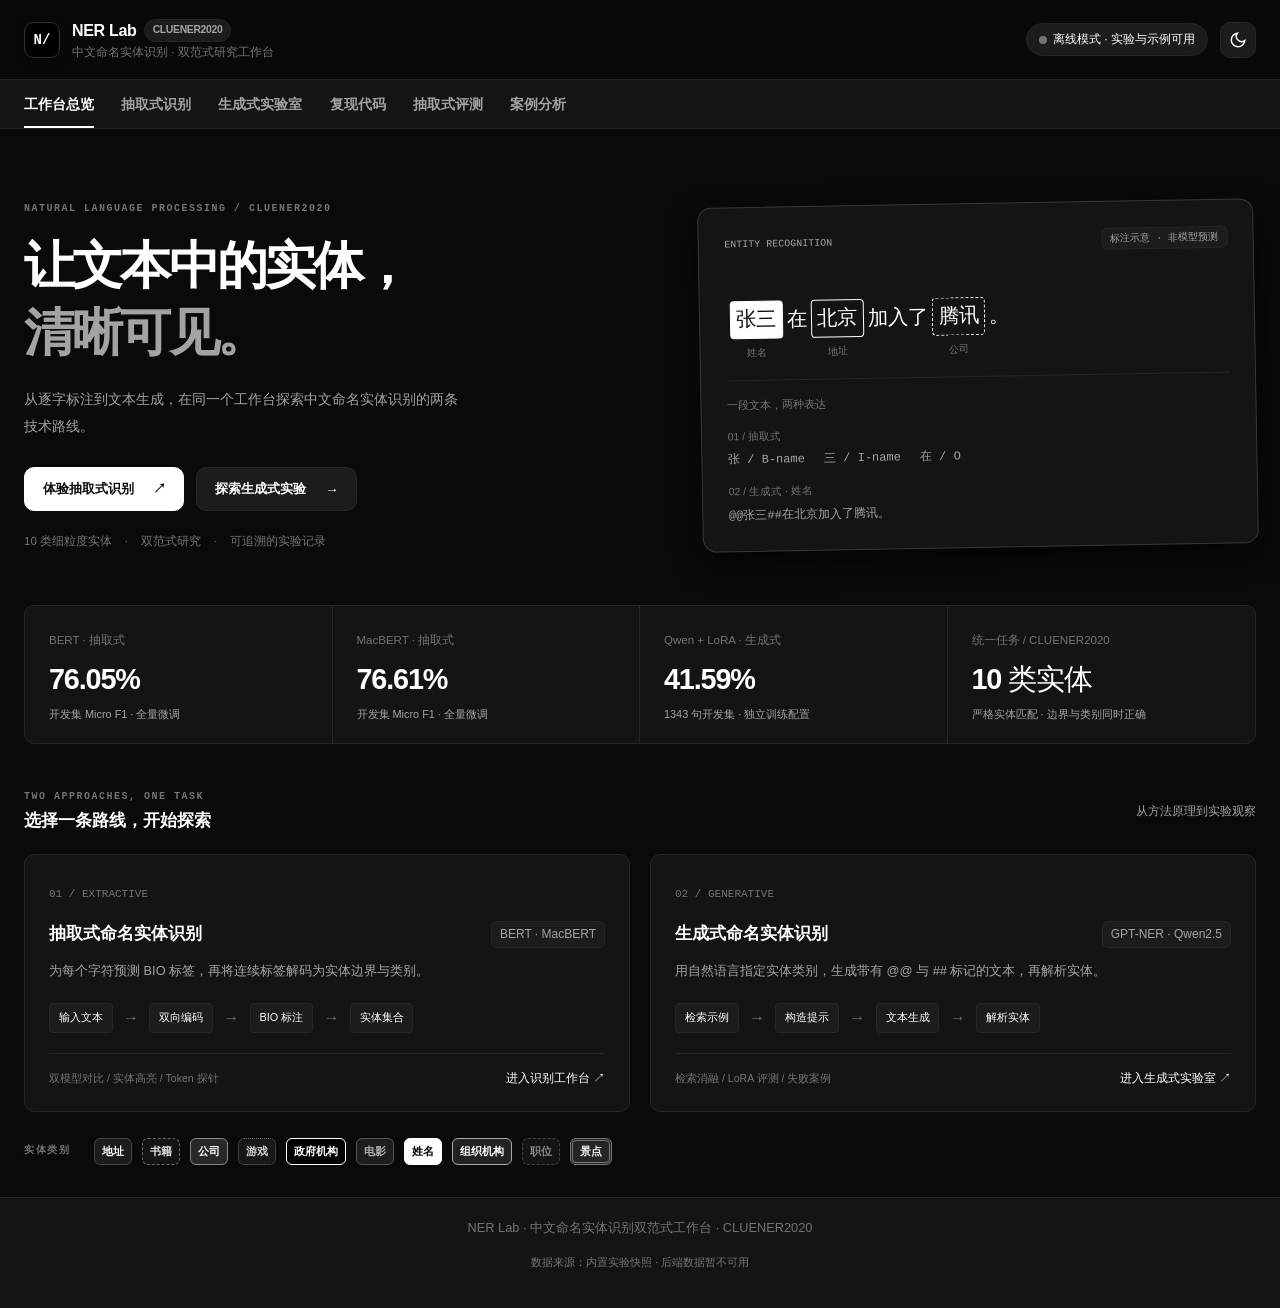
==== commit ffa0e417: "feat: 完善双范式 NER 工作台并更新使用文档" ====
--- a/templates/index.html
+++ b/templates/index.html
@@ -3,7 +3,7 @@
 <head>
   <meta charset="UTF-8">
   <meta name="viewport" content="width=device-width, initial-scale=1.0">
-  <title>MacBERT × CLUENER2020 交互式复现工作台与全栈模型体验系统</title>
+  <title>NER Lab · 中文命名实体识别双范式工作台</title>
   <style>
     /* ==========================================================================
        1. 全局设计系统与主题变量（Pure Minimalist Monochrome / 黑白极简）
@@ -1448,6 +1448,114 @@
       color: var(--text-muted);
       background: var(--bg-card);
     }
+    /* Source styles are inlined by build_workbench_html.py for file:// support. */
+.eyebrow { font: 600 10px/1.6 var(--font-mono); letter-spacing: .15em; color: var(--text-muted); }
+.muted { color: var(--text-secondary); }
+.small { font-size: .8rem; }
+.navbar { padding-top: 1.1rem; padding-bottom: 1.1rem; }
+.nav-logo { font: 700 14px var(--font-mono); border-radius: 9px; }
+.nav-title-group h1 { font-size: 1rem; letter-spacing: -.02em; }
+.nav-title-group .sub-title { font-size: .72rem; }
+.tab-nav-container { gap: 1.7rem; }
+.tab-btn { font-size: .85rem; white-space: nowrap; padding-left: 0; padding-right: 0; }
+.tab-btn svg { display: none; }
+.main-container { max-width: 1440px; }
+.workbench-hero { display: grid; grid-template-columns: 1.1fr 1fr; align-items: center; gap: 4rem; padding: 3rem 0 3.4rem; }
+.hero-copy h2 { font-size: clamp(2.1rem, 4vw, 3.5rem); line-height: 1.3; letter-spacing: -.055em; margin: 1rem 0 1.2rem; font-weight: 650; }
+.hero-copy h2 > span { color: var(--text-secondary); }
+.hero-copy > p { max-width: 440px; font-size: .9rem; line-height: 1.9; color: var(--text-secondary); }
+.hero-actions { display: flex; gap: .75rem; margin-top: 1.7rem; flex-wrap: wrap; }
+.hero-actions .btn { padding: .75rem 1.1rem; font-size: .83rem; }
+.hero-actions .btn span { margin-left: .8rem; }
+.hero-footnote { color: var(--text-muted); font-size: .72rem; margin-top: 1.3rem; }
+.hero-footnote span { margin: 0 .6rem; }
+.hero-example { border: 1px solid var(--border-subtle); border-radius: 14px; background: var(--bg-card); padding: 1.6rem; transform: rotate(-1deg); box-shadow: var(--shadow-lg); }
+.panel-kicker { display: flex; justify-content: space-between; align-items: center; gap: .6rem; font: 10px var(--font-mono); color: var(--text-secondary); }
+.panel-kicker .stat-chip { font-size: 10px; }
+.example-sentence { padding: 2.8rem 0 2.6rem; font-size: clamp(1rem, 1.6vw, 1.3rem); white-space: nowrap; }
+.example-entity { position: relative; display: inline-block; padding: .1rem .35rem; margin: 0 .25rem; color: var(--bg-body); background: var(--text-main); border: 1px solid var(--text-main); border-radius: 4px; }
+.example-entity small { position: absolute; top: calc(100% + 7px); left: 50%; transform: translateX(-50%); color: var(--text-muted); font-size: 10px; }
+.example-entity.outline, .example-entity.dashed { color: var(--text-main); background: transparent; }
+.example-entity.dashed { border-style: dashed; }
+.example-divider { border-top: 1px solid var(--border-main); padding-top: 1rem; color: var(--text-muted); font-size: .7rem; }
+.representation { display: grid; gap: .4rem; margin-top: .8rem; }
+.representation > span { color: var(--text-muted); font-size: .66rem; }
+.representation code { color: var(--text-secondary); font-size: .75rem; overflow-wrap: anywhere; }
+.overview-stats { display: grid; grid-template-columns: repeat(4, 1fr); border: 1px solid var(--border-main); border-radius: 10px; margin-bottom: 2.8rem; background: var(--bg-card); }
+.overview-stat { padding: 1.25rem 1.5rem; border-right: 1px solid var(--border-main); }
+.overview-stat:last-child { border: 0; }
+.overview-stat > span { color: var(--text-muted); font-size: .72rem; }
+.overview-stat strong { display: block; font-size: 1.8rem; font-weight: 550; font-variant-numeric: tabular-nums; margin: .25rem 0; letter-spacing: -.04em; }
+.overview-stat small { display: block; color: var(--text-secondary); font-size: .68rem; }
+.section-heading { display: flex; align-items: center; justify-content: space-between; gap: 1rem; margin-bottom: 1.2rem; flex-wrap: wrap; }
+.section-heading h3 { font-size: 1.05rem; font-weight: 600; margin-top: .2rem; }
+.section-heading > .muted { font-size: .75rem; }
+.page-heading { margin: 1rem 0 1.8rem; }
+.page-heading h2 { font-size: 1.9rem; letter-spacing: -.04em; margin: .25rem 0; }
+.route-grid, .protocol-grid { display: grid; grid-template-columns: 1fr 1fr; gap: 1.25rem; }
+.route-card { border: 1px solid var(--border-main); border-radius: 10px; padding: 1.5rem; background: var(--bg-card); }
+.route-number { font: 11px var(--font-mono); color: var(--text-muted); }
+.route-title { display: flex; justify-content: space-between; gap: .6rem; flex-wrap: wrap; align-items: center; margin: 1rem 0 .7rem; }
+.route-title h3 { font-size: 1.05rem; font-weight: 600; }
+.route-card p { color: var(--text-secondary); font-size: .8rem; line-height: 1.8; }
+.method-flow { display: flex; align-items: center; gap: .65rem; padding: 1.25rem 0; flex-wrap: wrap; }
+.method-flow span { background: var(--bg-card-subtle); border: 1px solid var(--border-main); border-radius: 4px; padding: .35rem .55rem; font-size: .68rem; }
+.method-flow b { color: var(--text-muted); font-weight: 400; }
+.route-footer { display: flex; flex-wrap: wrap; gap: .8rem; align-items: center; justify-content: space-between; border-top: 1px solid var(--border-main); padding-top: 1rem; }
+.route-footer > span { font-size: .66rem; color: var(--text-muted); }
+.text-button { border: 0; background: none; color: var(--text-main); font-size: .75rem; cursor: pointer; }
+.taxonomy-strip { padding: 1.6rem 0 .5rem; display: flex; gap: 1.5rem; align-items: center; flex-wrap: wrap; }
+.taxonomy-strip > div { display: flex; gap: .6rem; flex-wrap: wrap; }
+.taxonomy-strip .entity-span { font-size: .68rem; margin: 0; }
+.generation-layout { display: grid; grid-template-columns: 260px minmax(0, 1fr); gap: 1.25rem; align-items: start; }
+.experiment-sidebar { padding: 1.25rem; }
+.experiment-sidebar h3 { font-size: 1rem; margin: .4rem 0; }
+.experiment-option { display: block; width: 100%; text-align: left; border: 1px solid transparent; border-radius: 7px; background: transparent; color: var(--text-secondary); padding: .8rem; margin-top: .5rem; cursor: pointer; }
+.experiment-option strong { display: block; font-size: .8rem; font-weight: 550; }
+.experiment-option small { display: block; font-size: .68rem; color: var(--text-muted); margin-top: .25rem; }
+.experiment-option[aria-pressed="true"] { border-color: var(--text-secondary); color: var(--text-main); background: var(--bg-card-subtle); }
+.experiment-option:hover { background: var(--bg-card-hover); }
+.experiment-note { font-size: .7rem; color: var(--text-muted); border-top: 1px solid var(--border-main); margin-top: 1rem; padding-top: 1rem; line-height: 1.8; }
+.experiment-main { min-width: 0; }
+.experiment-header { display: flex; justify-content: space-between; gap: 1rem; align-items: center; margin-bottom: 1rem; flex-wrap: wrap; }
+.experiment-header h3 { font-size: 1.05rem; margin-bottom: .2rem; }
+.experiment-stats { display: grid; grid-template-columns: repeat(5, minmax(0, 1fr)); gap: .65rem; margin-bottom: 1.25rem; }
+.experiment-stat { background: var(--bg-card); border: 1px solid var(--border-main); padding: 1rem; border-radius: 8px; }
+.experiment-stat span { color: var(--text-secondary); font-size: .7rem; }
+.experiment-stat strong { display: block; font: 500 1.5rem/1.8 var(--font-mono); }
+.experiment-stat:first-child { border-color: var(--text-muted); }
+.experiment-detail { padding: 1.4rem; }
+.generation-bar { display: grid; grid-template-columns: 75px minmax(40px, 1fr) 65px 75px; align-items: center; gap: .8rem; margin: .65rem 0; font-size: .75rem; }
+.generation-bar > div { height: 7px; border-radius: 3px; background: var(--bg-card-subtle); overflow: hidden; }
+.generation-bar i { height: 100%; display: block; background: var(--text-secondary); border-radius: 3px; }
+.generation-bar strong { font: 11px var(--font-mono); text-align: right; }
+.generation-bar small { color: var(--text-muted); text-align: right; }
+.config-strip { border-top: 1px solid var(--border-main); padding-top: 1rem; margin-top: 1.2rem; display: flex; flex-wrap: wrap; gap: .6rem 1.2rem; color: var(--text-muted); font: 10px/1.8 var(--font-mono); }
+.table-scroll { overflow-x: auto; margin-top: 1rem; }
+.table-scroll table { min-width: 600px; }
+select { background: var(--bg-input); border: 1px solid var(--border-subtle); color: var(--text-main); border-radius: 5px; padding: .45rem .6rem; font: inherit; }
+.protocol-grid label { font-size: .8rem; margin-right: .7rem; }
+.protocol-grid p.small { margin-top: .7rem; }
+.protocol-stage { margin-top: 1.2rem; }
+.protocol-stage > span { font-size: .7rem; color: var(--text-muted); }
+.protocol-stage pre, .generation-raw { white-space: pre-wrap; overflow-wrap: anywhere; padding: .85rem; background: var(--bg-card-subtle); border: 1px solid var(--border-main); border-radius: 6px; margin-top: .45rem; font: 12px/1.8 var(--font-mono); }
+.mechanism-stack { display: flex; flex-direction: column; gap: 1rem; }
+.mechanism { display: flex; gap: 1rem; padding: 1.1rem 0; border-bottom: 1px solid var(--border-main); }
+.mechanism > span { color: var(--text-muted); font: 12px var(--font-mono); padding-top: .2rem; }
+.mechanism h3 { font-size: .9rem; margin-bottom: .4rem; }
+.mechanism p { color: var(--text-secondary); font-size: .8rem; line-height: 1.9; }
+.mechanism-stack .btn { align-self: flex-start; }
+.source-note { font-size: .7rem; color: var(--text-muted); overflow-wrap: anywhere; padding: 1rem 0; }
+.result-provenance { margin: 1rem 0; border-left: 2px solid var(--text-muted); padding: .6rem 1rem; background: var(--bg-card-subtle); color: var(--text-secondary); font-size: .75rem; }
+.gallery-toolbar { display: flex; align-items: center; gap: 1rem; flex-wrap: wrap; margin: 1rem 0; }
+.gallery-search { flex: 1; min-width: 180px; border: 1px solid var(--border-main); background: var(--bg-input); color: var(--text-main); border-radius: 6px; padding: .65rem; font: inherit; font-size: .8rem; }
+.empty-state { padding: 2rem; color: var(--text-secondary); text-align: center; }
+button:focus-visible, select:focus-visible, textarea:focus-visible, input:focus-visible { outline: 2px solid var(--text-main); outline-offset: 4px; }
+.arena-controls > div:last-child { flex-wrap: wrap; }
+@media (max-width: 1000px) { .workbench-hero { gap: 2rem; } .generation-layout { grid-template-columns: 220px minmax(0,1fr); } .experiment-stats { grid-template-columns: repeat(3,1fr); } .route-footer { align-items: flex-start; } }
+@media (max-width: 760px) { .workbench-hero { grid-template-columns: 1fr; padding-top: 1rem; gap: 2rem; } .hero-example { transform: none; } .overview-stats { grid-template-columns: 1fr 1fr; } .overview-stat { border-bottom: 1px solid var(--border-main); } .overview-stat:nth-child(2) { border-right: 0; } .overview-stat:nth-child(3) { border-bottom: 0; } .route-grid, .protocol-grid, .generation-layout { grid-template-columns: 1fr; } .experiment-stats { grid-template-columns: repeat(2,1fr); } .tab-nav-container { gap: 1.3rem; } .nav-actions { flex-wrap: wrap; } .navbar { gap: .7rem; } .nav-badge { display: none; } .hero-copy h2 { font-size: 2.4rem; } .generation-bar { grid-template-columns: 65px minmax(25px,1fr) 55px 55px; gap: .5rem; } .panel-kicker { flex-wrap: wrap; } .example-sentence { font-size: 1rem; } .experiment-detail { padding: 1rem; } .arena-grid > *, .route-card, .hero-example { min-width: 0; } .model-meta-bar { flex-wrap: wrap; } .model-tag-name { font-size: .85rem; } }
+@media (prefers-reduced-motion: reduce) { *, *::before, *::after { animation: none !important; transition: none !important; scroll-behavior: auto !important; } }
+
   </style>
 </head>
 <body>
@@ -1455,10 +1563,10 @@
   <!-- 1. 顶部导航与状态条 -->
   <header class="navbar">
     <div class="nav-brand">
-      <div class="nav-logo">M</div>
+      <div class="nav-logo">N/</div>
       <div class="nav-title-group">
-        <h1>MacBERT × CLUENER2020 <span class="nav-badge">v2.0 Academic Workbench</span></h1>
-        <div class="sub-title">细粒度中文命名实体识别复现工作台与全栈模型对决体验系统</div>
+        <h1>NER Lab <span class="nav-badge">CLUENER2020</span></h1>
+        <div class="sub-title">中文命名实体识别 · 双范式研究工作台</div>
       </div>
     </div>
     <div class="nav-actions">
@@ -1475,37 +1583,85 @@
 
   <!-- 2. 选项卡导航栏 -->
   <nav class="tab-nav-container">
-    <button class="tab-btn active" data-tab="tab-arena">
+    <button class="tab-btn active" data-tab="tab-overview">工作台总览</button>
+    <button class="tab-btn" data-tab="tab-arena">
       <svg width="16" height="16" viewBox="0 0 24 24" fill="none" stroke="currentColor" stroke-width="2"><polygon points="13 2 3 14 12 14 11 22 21 10 12 10 13 2"></polygon></svg>
-      ⚡ 模型对决与在线打靶 (Arena)
+      抽取式识别
     </button>
+    <button class="tab-btn" data-tab="tab-generative">生成式实验室</button>
     <button class="tab-btn" data-tab="tab-code">
       <svg width="16" height="16" viewBox="0 0 24 24" fill="none" stroke="currentColor" stroke-width="2"><polyline points="16 18 22 12 16 6"></polyline><polyline points="8 6 2 12 8 18"></polyline></svg>
-      💻 复现代码深度透视 (Codebase)
+      复现代码
     </button>
     <button class="tab-btn" data-tab="tab-benchmark">
       <svg width="16" height="16" viewBox="0 0 24 24" fill="none" stroke="currentColor" stroke-width="2"><line x1="18" y1="20" x2="18" y2="10"></line><line x1="12" y1="20" x2="12" y2="4"></line><line x1="6" y1="20" x2="6" y2="14"></line></svg>
-      📊 实测学术指标大盘 (Benchmark)
+      抽取式评测
     </button>
     <button class="tab-btn" data-tab="tab-gallery">
       <svg width="16" height="16" viewBox="0 0 24 24" fill="none" stroke="currentColor" stroke-width="2"><circle cx="11" cy="11" r="8"></circle><line x1="21" y1="21" x2="16.65" y2="16.65"></line></svg>
-      🔍 真实错例深度展厅 (Bad Cases)
+      案例分析
     </button>
   </nav>
 
   <!-- 3. 主界面容器 -->
   <main class="main-container">
+        <section class="tab-pane active" id="tab-overview">
+      <div class="workbench-hero">
+        <div class="hero-copy">
+          <div class="eyebrow">NATURAL LANGUAGE PROCESSING / CLUENER2020</div>
+          <h2>让文本中的实体，<br><span>清晰可见。</span></h2>
+          <p>从逐字标注到文本生成，在同一个工作台探索中文命名实体识别的两条技术路线。</p>
+          <div class="hero-actions">
+            <button class="btn btn-primary" data-navigate="tab-arena">体验抽取式识别 <span aria-hidden="true">↗</span></button>
+            <button class="btn btn-secondary" data-navigate="tab-generative">探索生成式实验 <span aria-hidden="true">→</span></button>
+          </div>
+          <div class="hero-footnote">10 类细粒度实体 <span>·</span> 双范式研究 <span>·</span> 可追溯的实验记录</div>
+        </div>
+        <div class="hero-example" aria-label="实体标注教学示意">
+          <div class="panel-kicker"><span>ENTITY RECOGNITION</span><span class="stat-chip">标注示意 · 非模型预测</span></div>
+          <div class="example-sentence"><span class="example-entity">张三<small>姓名</small></span>在<span class="example-entity outline">北京<small>地址</small></span>加入了<span class="example-entity dashed">腾讯<small>公司</small></span>。</div>
+          <div class="example-divider"><span>一段文本，两种表达</span></div>
+          <div class="representation"><span>01 / 抽取式</span><code>张 / B-name　 三 / I-name　 在 / O</code></div>
+          <div class="representation"><span>02 / 生成式 · 姓名</span><code>@@张三##在北京加入了腾讯。</code></div>
+        </div>
+      </div>
+      <div class="overview-stats" id="overviewStats"></div>
+      <div class="section-heading"><div><div class="eyebrow">TWO APPROACHES, ONE TASK</div><h3>选择一条路线，开始探索</h3></div><span class="muted">从方法原理到实验观察</span></div>
+      <div class="route-grid">
+        <article class="route-card"><span class="route-number">01 / EXTRACTIVE</span><div class="route-title"><h3>抽取式命名实体识别</h3><span class="stat-chip">BERT · MacBERT</span></div><p>为每个字符预测 BIO 标签，再将连续标签解码为实体边界与类别。</p><div class="method-flow"><span>输入文本</span><b>→</b><span>双向编码</span><b>→</b><span>BIO 标注</span><b>→</b><span>实体集合</span></div><div class="route-footer"><span>双模型对比 / 实体高亮 / Token 探针</span><button class="text-button" data-navigate="tab-arena">进入识别工作台 ↗</button></div></article>
+        <article class="route-card"><span class="route-number">02 / GENERATIVE</span><div class="route-title"><h3>生成式命名实体识别</h3><span class="stat-chip">GPT-NER · Qwen2.5</span></div><p>用自然语言指定实体类别，生成带有 @@ 与 ## 标记的文本，再解析实体。</p><div class="method-flow"><span>检索示例</span><b>→</b><span>构造提示</span><b>→</b><span>文本生成</span><b>→</b><span>解析实体</span></div><div class="route-footer"><span>检索消融 / LoRA 评测 / 失败案例</span><button class="text-button" data-navigate="tab-generative">进入生成式实验室 ↗</button></div></article>
+      </div>
+      <div class="taxonomy-strip"><span class="eyebrow">实体类别</span><div id="overviewTaxonomy"></div></div>
+    </section>
+
+    <section class="tab-pane" id="tab-generative">
+      <div class="section-heading page-heading"><div><div class="eyebrow">02 / GENERATIVE NER</div><h2>生成式实验室</h2><p class="muted">GPT-NER 方法 · Qwen2.5-1.5B-Instruct 基座 · 已完成实验回放</p></div><span class="stat-chip">实验展示 · 未接入实时生成</span></div>
+      <div class="generation-layout">
+        <aside class="experiment-sidebar card"><div class="eyebrow">EXPERIMENTS</div><h3>选择实验配置</h3><p class="muted small">切换查看指标、类别表现与实验参数。</p><div id="experimentList"></div><div class="experiment-note">自验证属于方法设计；所展示运行均以各自配置为准，不将未运行机制标作已启用。</div></aside>
+        <div class="experiment-main">
+          <div class="experiment-header"><div><h3 id="experimentTitle">暂无实验记录</h3><p class="muted small" id="experimentScope"></p></div><button class="btn btn-secondary btn-sm" id="exportExperiment">导出实验 JSON ↓</button></div>
+          <div id="experimentStats" class="experiment-stats" aria-live="polite"></div>
+          <div class="card experiment-detail"><div class="section-heading"><h3>10 类实体表现</h3><label class="small">指标 <select id="generationMetric" aria-label="生成式类别指标"><option value="f1">F1</option><option value="precision">Precision</option><option value="recall">Recall</option></select></label></div><div id="generationBars"></div><div id="experimentConfig" class="config-strip"></div></div>
+        </div>
+      </div>
+      <div class="card experiment-detail"><div class="section-heading"><div><div class="eyebrow">CONTROLLED ABLATION</div><h3>示例检索策略消融</h3></div><span class="stat-chip">前 120 句 · 8-shot · 72 tokens</span></div><p class="muted small">这组三种检索策略使用相同样本范围与生成长度。LoRA 全量开发集结果在上方独立查看，不能据此把不同运行的差值归因于单一因素。</p><div class="table-scroll"><table class="benchmark-table"><thead><tr><th>检索策略</th><th>Precision</th><th>Recall</th><th>Micro F1</th><th>格式异常率</th><th>幻觉率</th></tr></thead><tbody id="retrievalAblation"></tbody></table></div></div>
+      <div class="section-heading"><div><div class="eyebrow">HOW IT WORKS</div><h3>从提示到实体</h3></div><span class="muted small">交互式协议示意 · 不调用模型</span></div>
+      <div class="protocol-grid"><div class="card experiment-detail"><label for="protocolCategory">目标实体类别</label><select id="protocolCategory"><option value="name">姓名 / name</option><option value="address">地址 / address</option><option value="company">公司 / company</option></select><p class="muted small">固定教学示例：张三在北京加入了腾讯。</p><div class="protocol-stage"><span>01 / 提示词</span><pre id="protocolPrompt"></pre></div><div class="protocol-stage"><span>02 / 标记文本</span><pre id="protocolOutput"></pre></div><div class="protocol-stage"><span>03 / 解析为实体 · 0 起始闭区间</span><pre id="protocolEntities"></pre></div></div><div class="mechanism-stack"><article class="mechanism"><span>01</span><div><h3>原文复写与标记</h3><p>保留原文，只在目标实体两端插入 @@ 与 ##。解析时检查标记闭合和原文对齐；格式约定本身不能保证模型始终遵守。</p></div></article><article class="mechanism"><span>02</span><div><h3>示例检索</h3><p>随机、句子级、实体级检索提供不同上下文示例。上方消融记录展示检索策略对识别质量和格式稳定性的影响。</p></div></article><article class="mechanism"><span>03</span><div><h3>自验证 · 可选机制</h3><p>对候选实体追加“是否属于目标类别”的判断。当前展示的实验没有开启自验证，不据此宣称获得性能提升。</p></div></article><button class="btn btn-secondary" id="viewGenerativeCases">查看生成式失败案例 →</button></div></div>
+      <div class="source-note" id="generationSource"></div>
+    </section>
+
 
     <!-- ====================================================================
          TAB 1: 模型对决与在线打靶 (Arena)
          ==================================================================== -->
-    <section class="tab-pane active" id="tab-arena">
+    <section class="tab-pane" id="tab-arena">
+      <div class="section-heading page-heading"><div><div class="eyebrow">01 / EXTRACTIVE NER</div><h2>抽取式识别工作台</h2><p class="muted">同一段文本，观察 BERT 与 MacBERT 的实体边界与类别差异。</p></div><span class="stat-chip">BIO 序列标注 · 10 类实体</span></div>
       
       <!-- 离线模式降级提醒横幅（默认隐藏，离线时展现） -->
       <div id="offlineNoticeBanner" style="display:none; background: var(--bg-card-subtle); border: 1px solid var(--border-main); border-left: 4px solid var(--text-muted); border-radius: var(--radius-md); padding: 0.75rem 1rem; margin-bottom: 1.25rem; font-size: 0.85rem; color: var(--text-main); display: flex; align-items: center; justify-content: space-between; gap: 1rem;">
         <div>
           <strong>当前处于离线演示模式 (Offline Simulation Active)</strong>：
-          未检测到后端 Flask 服务，系统已自动切换至内置的 100% 离线推演引擎与真实预置预测集。
+          未检测到后端 Flask 服务；预设文本显示已保存预测，其他文本仅作词典匹配演示，不代表模型能力。
           若需体验 PyTorch 真实权重实时推理，只需在终端执行 <code>python app.py</code>。
         </div>
       </div>
@@ -1514,7 +1670,7 @@
       <div class="card">
         <div class="input-section">
           <div class="textarea-wrapper">
-            <textarea id="arenaInput" class="arena-textarea" placeholder="请输入任意中文文本进行命名实体识别打靶测试（支持地址、书籍、公司、游戏、政府、电影、姓名、组织、职位、景点 10 类实体抽取）..." maxlength="128"></textarea>
+            <textarea id="arenaInput" class="arena-textarea" aria-label="待识别中文文本" placeholder="请输入任意中文文本进行命名实体识别打靶测试（支持地址、书籍、公司、游戏、政府、电影、姓名、组织、职位、景点 10 类实体抽取）..." maxlength="128"></textarea>
             <span class="char-count" id="charCount">0 / 128 字</span>
           </div>
 
@@ -1563,6 +1719,7 @@
       </div>
 
       <!-- 差异对比视窗 (Diff Mode Alert) -->
+      <div id="predictionSource" class="result-provenance" role="status">选择预设文本或输入内容，开始识别。</div>
       <div id="diffAlertContainer"></div>
 
       <!-- 双模型同屏对决展示网格 (MacBERT vs BERT) -->
@@ -1674,36 +1831,34 @@
       <!-- 顶部核心 KPI 卡片 -->
       <div class="kpi-grid">
         <div class="kpi-card highlight">
-          <div class="kpi-title">MacBERT 评测综合 F1</div>
+          <div class="kpi-title">MacBERT 验证集 Micro F1</div>
           <div class="kpi-value-row">
             <span class="kpi-value" id="kpiMacbertF1">76.58%</span>
-            <span class="kpi-delta pos">+1.62%</span>
+            <span class="kpi-delta pos" id="benchmarkDelta">—</span>
           </div>
-          <div class="kpi-subtext">较原生 BERT (74.96%) 取得显著突破提升</div>
+          <div class="kpi-subtext" id="benchmarkDeltaNote"></div>
         </div>
         <div class="kpi-card">
-          <div class="kpi-title">原生 BERT 评测 F1</div>
+          <div class="kpi-title">原生 BERT 验证集 Micro F1</div>
           <div class="kpi-value-row">
-            <span class="kpi-value" id="kpiBertF1">74.96%</span>
-            <span class="kpi-subtext">(Dev: 76.18%)</span>
+            <span class="kpi-value" id="kpiBertF1">76.18%</span>
+            <span class="kpi-subtext">论文 78.82*</span>
           </div>
-          <div class="kpi-subtext">微调基线收敛表现</div>
+          <div class="kpi-subtext">*论文 Overall@Macro，测试集、BIOS 标注，与本项目口径不同，不可直接相减</div>
         </div>
         <div class="kpi-card">
           <div class="kpi-title">验证集最低损失 (Loss)</div>
           <div class="kpi-value-row">
-            <span class="kpi-value">0.1935</span>
-            <span class="kpi-delta pos">-5.6%</span>
+            <span class="kpi-value" id="benchmarkLoss">—</span>
           </div>
-          <div class="kpi-subtext">MacBERT 收敛拟合更优 (BERT 0.2050)</div>
+          <div class="kpi-subtext" id="benchmarkLossNote"></div>
         </div>
         <div class="kpi-card">
           <div class="kpi-title">最优收敛轮次 (Best Epoch)</div>
           <div class="kpi-value-row">
-            <span class="kpi-value">Epoch 2</span>
-            <span class="kpi-subtext">早于 BERT (Ep.3)</span>
+            <span class="kpi-value" id="benchmarkEpoch">—</span>
           </div>
-          <div class="kpi-subtext">全词掩码增强先验，收敛速度更快</div>
+          <div class="kpi-subtext" id="benchmarkEpochNote"></div>
         </div>
       </div>
 
@@ -1750,7 +1905,7 @@
         <div class="card-header">
           <div class="card-title">⚙️ 实验复现环境与训练超参数基准表</div>
         </div>
-        <div style="display:grid; grid-template-columns:repeat(auto-fit, minmax(280px, 1fr)); gap:1rem; font-size:0.85rem;">
+        <div id="trainingRunConfig" style="display:grid; grid-template-columns:repeat(auto-fit, minmax(240px, 1fr)); gap:1rem; font-size:0.85rem;">
           <div style="background:var(--bg-card-subtle); padding:0.75rem 1rem; border-radius:var(--radius-md);">
             <strong>预训练基础模型：</strong> <code>bert-base-chinese</code> vs <code>hfl/chinese-macbert-base</code>
           </div>
@@ -1781,16 +1936,18 @@
         <div class="card-header">
           <div>
             <div class="card-title">🔍 真实错例与典型案例全集展厅 (Bad Case Gallery)</div>
-            <div class="card-subtitle">系统挖掘 1,343 条真实样本中 MacBERT 对 BERT 的边界纠错修复，以及中文命名实体识别的固有边界瓶颈</div>
+            <div class="card-subtitle">对照真实标注、模型输出与案例分析，观察抽取式的边界问题和生成式的格式失效。</div>
           </div>
         </div>
 
         <!-- 错例分类筛选 -->
         <div class="gallery-filter-bar">
-          <button class="gallery-filter-btn active" data-filter="all">全部代表性案例 (14)</button>
-          <button class="gallery-filter-btn" data-filter="advantages">类别 A：MacBERT 优势/纠错案例 (8)</button>
-          <button class="gallery-filter-btn" data-filter="hard">类别 B：中文 NER 固有瓶颈与双错案例 (6)</button>
+          <button class="gallery-filter-btn active" data-filter="all">全部案例</button>
+          <button class="gallery-filter-btn" data-filter="advantages">抽取式 · 纠错案例</button>
+          <button class="gallery-filter-btn" data-filter="hard">抽取式 · 边界难例</button>
+          <button class="gallery-filter-btn" data-filter="generative">生成式 · 失败案例</button>
         </div>
+        <div class="gallery-toolbar"><input id="caseSearch" class="gallery-search" type="search" placeholder="搜索文本、实体类别或失败现象…" aria-label="搜索案例"><span id="caseCount" class="muted small" role="status"></span></div>
 
         <!-- 错例网格卡片 -->
         <div class="cases-grid" id="casesGridContainer"></div>
@@ -1834,7 +1991,8 @@
 
   <!-- 6. 统一页脚 -->
   <footer class="footer">
-    MacBERT × CLUENER2020 细粒度中文命名实体识别复现工作台 · Reproduction Workbench & Live Model Arena · 基于 PyTorch 与 Transformers
+    NER Lab · 中文命名实体识别双范式工作台 · CLUENER2020
+    <div id="dataSourceStatus" class="source-note" role="status">数据来源：内置实验快照</div>
   </footer>
 
   <!-- ==========================================================================
@@ -1847,21 +2005,22 @@
       "bert": {
         "name": "bert-base-chinese",
         "label": "BERT-base-Chinese (Baseline)",
-        "best_f1": 76.18,
-        "paper_test_f1": 74.96,
-        "best_epoch": 3,
-        "val_loss": 0.205,
+        "best_f1": 76.05,
+        "paper_test_f1": 78.82,
+        "paper_test_f1_note": "CLUENER2020 原论文 Table 5 中 BERT-NER 的 Overall@Macro F1，于测试集、BIOS 标注体系下测得；与本项目 dev 集 / Micro / BIO 口径不一致，不可直接相减。",
+        "best_epoch": 4,
+        "val_loss": 0.208,
         "macro_avg": {
-          "precision": 0.7309,
-          "recall": 0.7933,
-          "f1": 0.7603,
+          "precision": 0.7259,
+          "recall": 0.7968,
+          "f1": 0.7595,
           "support": 3072,
           "name_cn": "macro_avg"
         },
         "micro_avg": {
-          "precision": 0.7292,
-          "recall": 0.7975,
-          "f1": 0.7618,
+          "precision": 0.7256,
+          "recall": 0.7988,
+          "f1": 0.7605,
           "support": 3072,
           "name_cn": "micro_avg"
         }
@@ -1869,28 +2028,31 @@
       "macbert": {
         "name": "hfl/chinese-macbert-base",
         "label": "Chinese-MacBERT-base (Proposed)",
-        "best_f1": 76.58,
-        "paper_test_f1": 76.58,
-        "best_epoch": 2,
-        "val_loss": 0.1935,
+        "best_f1": 76.61,
+        "paper_test_f1": null,
+        "paper_test_f1_note": "MacBERT 原论文（Cui et al., EMNLP 2020 Findings）未在 CLUENER2020 上开展实验，故无论文基线数字可引用；本字段置空以规避编造引用。",
+        "best_epoch": 4,
+        "val_loss": 0.209,
         "macro_avg": {
-          "precision": 0.732,
-          "recall": 0.7946,
-          "f1": 0.7616,
+          "precision": 0.7345,
+          "recall": 0.7983,
+          "f1": 0.7646,
           "support": 3072,
           "name_cn": "macro_avg"
         },
         "micro_avg": {
-          "precision": 0.7318,
-          "recall": 0.8031,
-          "f1": 0.7658,
+          "precision": 0.7304,
+          "recall": 0.8053,
+          "f1": 0.7661,
           "support": 3072,
           "name_cn": "micro_avg"
         }
       }
     },
-    "headline_delta_f1": 1.62,
-    "dev_delta_f1": 0.4,
+    "headline_delta_f1": 0.56,
+    "dev_delta_f1": 0.56,
+    "delta_f1_is_significant": false,
+    "delta_f1_caveat": "该差值基于同口径单次微调运行，量级处于微调种子方差范围内，不应单独表述为“脱离方差的绝对显著提升”。",
     "categories_comparison": [
       {
         "category": "address",
@@ -1898,20 +2060,20 @@
         "color": "#737373",
         "support": 373,
         "bert": {
-          "precision": 58.06,
-          "recall": 65.68,
-          "f1": 61.64
+          "precision": 55.4,
+          "recall": 63.27,
+          "f1": 59.07
         },
         "macbert": {
-          "precision": 56.56,
-          "recall": 67.02,
-          "f1": 61.35
+          "precision": 56.41,
+          "recall": 64.88,
+          "f1": 60.35
         },
         "delta": {
-          "f1": -0.29,
-          "precision": -1.5,
-          "recall": 1.34,
-          "improved": false
+          "f1": 1.28,
+          "precision": 1.01,
+          "recall": 1.61,
+          "improved": true
         }
       },
       {
@@ -1920,20 +2082,20 @@
         "color": "#525252",
         "support": 154,
         "bert": {
-          "precision": 75.61,
-          "recall": 80.52,
-          "f1": 77.99
+          "precision": 73.21,
+          "recall": 79.87,
+          "f1": 76.4
         },
         "macbert": {
-          "precision": 75.62,
-          "recall": 78.57,
-          "f1": 77.07
+          "precision": 80.39,
+          "recall": 79.87,
+          "f1": 80.13
         },
         "delta": {
-          "f1": -0.92,
-          "precision": 0.01,
-          "recall": -1.95,
-          "improved": false
+          "f1": 3.73,
+          "precision": 7.18,
+          "recall": 0.0,
+          "improved": true
         }
       },
       {
@@ -1942,19 +2104,19 @@
         "color": "#171717",
         "support": 378,
         "bert": {
-          "precision": 71.97,
-          "recall": 80.16,
-          "f1": 75.84
+          "precision": 71.96,
+          "recall": 81.48,
+          "f1": 76.43
         },
         "macbert": {
-          "precision": 72.13,
-          "recall": 81.48,
-          "f1": 76.52
+          "precision": 73.0,
+          "recall": 82.28,
+          "f1": 77.36
         },
         "delta": {
-          "f1": 0.68,
-          "precision": 0.16,
-          "recall": 1.32,
+          "f1": 0.93,
+          "precision": 1.04,
+          "recall": 0.8,
           "improved": true
         }
       },
@@ -1964,19 +2126,19 @@
         "color": "#404040",
         "support": 295,
         "bert": {
-          "precision": 73.53,
+          "precision": 74.85,
           "recall": 84.75,
-          "f1": 78.74
+          "f1": 79.49
         },
         "macbert": {
-          "precision": 76.38,
-          "recall": 84.41,
-          "f1": 80.19
+          "precision": 76.99,
+          "recall": 88.47,
+          "f1": 82.33
         },
         "delta": {
-          "f1": 1.45,
-          "precision": 2.85,
-          "recall": -0.34,
+          "f1": 2.84,
+          "precision": 2.14,
+          "recall": 3.72,
           "improved": true
         }
       },
@@ -1986,19 +2148,19 @@
         "color": "#262626",
         "support": 247,
         "bert": {
-          "precision": 75.17,
-          "recall": 87.04,
-          "f1": 80.68
+          "precision": 75.9,
+          "recall": 85.43,
+          "f1": 80.38
         },
         "macbert": {
-          "precision": 76.19,
-          "recall": 84.21,
-          "f1": 80.0
+          "precision": 74.64,
+          "recall": 83.4,
+          "f1": 78.78
         },
         "delta": {
-          "f1": -0.68,
-          "precision": 1.02,
-          "recall": -2.83,
+          "f1": -1.6,
+          "precision": -1.26,
+          "recall": -2.03,
           "improved": false
         }
       },
@@ -2008,19 +2170,19 @@
         "color": "#8c8c8c",
         "support": 151,
         "bert": {
-          "precision": 80.82,
-          "recall": 78.15,
-          "f1": 79.46
+          "precision": 77.36,
+          "recall": 81.46,
+          "f1": 79.35
         },
         "macbert": {
-          "precision": 76.82,
-          "recall": 76.82,
-          "f1": 76.82
+          "precision": 75.16,
+          "recall": 76.16,
+          "f1": 75.66
         },
         "delta": {
-          "f1": -2.64,
-          "precision": -4.0,
-          "recall": -1.33,
+          "f1": -3.69,
+          "precision": -2.2,
+          "recall": -5.3,
           "improved": false
         }
       },
@@ -2030,19 +2192,19 @@
         "color": "#0a0a0a",
         "support": 465,
         "bert": {
-          "precision": 83.57,
-          "recall": 89.68,
-          "f1": 86.51
+          "precision": 81.51,
+          "recall": 88.17,
+          "f1": 84.71
         },
         "macbert": {
-          "precision": 85.83,
-          "recall": 89.89,
-          "f1": 87.82
+          "precision": 82.68,
+          "recall": 90.32,
+          "f1": 86.33
         },
         "delta": {
-          "f1": 1.31,
-          "precision": 2.26,
-          "recall": 0.21,
+          "f1": 1.62,
+          "precision": 1.17,
+          "recall": 2.15,
           "improved": true
         }
       },
@@ -2052,20 +2214,20 @@
         "color": "#333333",
         "support": 367,
         "bert": {
-          "precision": 72.01,
-          "recall": 77.11,
-          "f1": 74.47
+          "precision": 73.12,
+          "recall": 79.29,
+          "f1": 76.08
         },
         "macbert": {
-          "precision": 71.84,
-          "recall": 82.02,
-          "f1": 76.59
+          "precision": 71.95,
+          "recall": 80.38,
+          "f1": 75.93
         },
         "delta": {
-          "f1": 2.12,
-          "precision": -0.17,
-          "recall": 4.91,
-          "improved": true
+          "f1": -0.15,
+          "precision": -1.17,
+          "recall": 1.09,
+          "improved": false
         }
       },
       {
@@ -2074,20 +2236,20 @@
         "color": "#666666",
         "support": 433,
         "bert": {
-          "precision": 75.11,
-          "recall": 80.83,
-          "f1": 77.86
+          "precision": 76.19,
+          "recall": 81.29,
+          "f1": 78.66
         },
         "macbert": {
-          "precision": 76.03,
+          "precision": 73.33,
           "recall": 81.29,
-          "f1": 78.57
+          "f1": 77.11
         },
         "delta": {
-          "f1": 0.71,
-          "precision": 0.92,
-          "recall": 0.46,
-          "improved": true
+          "f1": -1.55,
+          "precision": -2.86,
+          "recall": 0.0,
+          "improved": false
         }
       },
       {
@@ -2096,23 +2258,219 @@
         "color": "#a3a3a3",
         "support": 209,
         "bert": {
-          "precision": 65.02,
-          "recall": 69.38,
-          "f1": 67.13
+          "precision": 66.37,
+          "recall": 71.77,
+          "f1": 68.97
         },
         "macbert": {
-          "precision": 64.57,
-          "recall": 68.9,
-          "f1": 66.67
+          "precision": 69.95,
+          "recall": 71.29,
+          "f1": 70.62
         },
         "delta": {
-          "f1": -0.46,
-          "precision": -0.45,
+          "f1": 1.65,
+          "precision": 3.58,
           "recall": -0.48,
-          "improved": false
+          "improved": true
         }
       }
     ],
+    "generative": {
+      "title": "双范式终极对决：经典抽取式 (MacBERT/BERT) vs 前沿生成式 (GPT-NER / Qwen2.5)",
+      "base_model": "Qwen/Qwen2.5-1.5B-Instruct",
+      "dual_paradigm_comparison": [
+        {
+          "dimension": "底层核心范式",
+          "bert": "条件概率序列标注 (Token Classification)",
+          "macbert": "条件概率序列标注 (Token Classification)",
+          "qwen_fewshot": "上下文自回归文本生成 (In-Context Generation)",
+          "qwen_lora": "参数高效微调文本生成 (LoRA SFT Generation)"
+        },
+        {
+          "dimension": "全量参数规模",
+          "bert": "1.02 亿 (102M)",
+          "macbert": "1.02 亿 (102M)",
+          "qwen_fewshot": "15.4 亿 (1.54B)",
+          "qwen_lora": "15.4 亿 (1.54B)"
+        },
+        {
+          "dimension": "微调参数量及占比",
+          "bert": "100% 全量微调 (102M)",
+          "macbert": "100% 全量微调 (102M)",
+          "qwen_fewshot": "0% (免训练纯提示)",
+          "qwen_lora": "0.28% (仅 435 万参数，4.35M)"
+        },
+        {
+          "dimension": "训练计算开销与耗时",
+          "bert": "~2 分钟 (RTX 5060)",
+          "macbert": "~2 分钟 (RTX 5060)",
+          "qwen_fewshot": "0 (即开即用)",
+          "qwen_lora": "22.4 分钟 (RTX 5060, 4.75GB 显存)"
+        },
+        {
+          "dimension": "实测 Micro F1",
+          "bert": "76.05%",
+          "macbert": "76.61% (最优)",
+          "qwen_fewshot": "25.00% (句检索 k=4) / 5.13% (随机)",
+          "qwen_lora": "41.87% (0-shot)"
+        },
+        {
+          "dimension": "格式崩溃异常率 (Malformed Rate)",
+          "bert": "0.00% (位置天然锁死)",
+          "macbert": "0.00% (位置天然锁死)",
+          "qwen_fewshot": "30.00% ~ 62.00% (标记丢失或乱序)",
+          "qwen_lora": "0.00% (对齐后 1000 次零异常)"
+        },
+        {
+          "dimension": "幻觉生成率 (Hallucination Rate)",
+          "bert": "0.00% (无法凭空造字)",
+          "macbert": "0.00% (无法凭空造字)",
+          "qwen_fewshot": "7.00% ~ 12.00% (臆造实体)",
+          "qwen_lora": "0.10% (千分之一，仅先验归一化 1 例)"
+        },
+        {
+          "dimension": "单样本推理时延 / 吞吐",
+          "bert": "极低 (~35ms/句，高并发)",
+          "macbert": "极低 (~30ms/句，高并发)",
+          "qwen_fewshot": "较高 (长提示自回归解码)",
+          "qwen_lora": "中等 (~10.5 句/秒，单句 ~95ms)"
+        },
+        {
+          "dimension": "新类别与开放域扩展力",
+          "bert": "极差 (需重焊分类头与全量重训)",
+          "macbert": "极差 (需重焊分类头与全量重训)",
+          "qwen_fewshot": "极强 (天然支持任意开放实体类型)",
+          "qwen_lora": "强 (统一自然语言文本接口)"
+        }
+      ],
+      "generative_ablation": [
+        {
+          "id": "random_fewshot",
+          "name": "基准 A：随机示例 Few-shot (Random 4-shot)",
+          "model": "Qwen2.5-1.5B (无微调)",
+          "shots": 4,
+          "precision": 5.0,
+          "recall": 5.26,
+          "micro_f1": 5.13,
+          "malformed_rate": 62.0,
+          "hallucination_rate": 7.0,
+          "highlight": "随机例题语义漂移严重，小模型注意力涣散，格式崩溃率超 60%"
+        },
+        {
+          "id": "sentence_fewshot",
+          "name": "基准 B：语义检索 Few-shot (Sentence Retrieval 4-shot)",
+          "model": "Qwen2.5-1.5B (无微调)",
+          "shots": 4,
+          "precision": 33.33,
+          "recall": 20.0,
+          "micro_f1": 25.0,
+          "malformed_rate": 30.0,
+          "hallucination_rate": 12.0,
+          "highlight": "基于稠密向量语义检索，F1 暴涨近 5 倍，格式异常砍半，印证 GPT-NER 核心假设"
+        },
+        {
+          "id": "lora_zero_shot",
+          "name": "方案 C：LoRA 参数高效微调 (LoRA SFT Zero-shot)",
+          "model": "Qwen2.5-1.5B + LoRA (r=16, alpha=32)",
+          "shots": 0,
+          "precision": 43.12,
+          "recall": 40.69,
+          "micro_f1": 41.87,
+          "malformed_rate": 0.0,
+          "hallucination_rate": 0.1,
+          "highlight": "微调仅 0.28% 参数，Zero-shot 下 F1 达到 41.87%，格式异常绝对归零 (0.00%)"
+        }
+      ],
+      "lora_per_type_metrics": {
+        "name": {
+          "cn": "人名",
+          "precision": 69.7,
+          "recall": 69.7,
+          "f1": 69.7,
+          "support": 33
+        },
+        "government": {
+          "cn": "政府机构",
+          "precision": 47.83,
+          "recall": 64.71,
+          "f1": 55.0,
+          "support": 17
+        },
+        "game": {
+          "cn": "游戏",
+          "precision": 62.5,
+          "recall": 45.45,
+          "f1": 52.63,
+          "support": 22
+        },
+        "address": {
+          "cn": "地址",
+          "precision": 35.19,
+          "recall": 59.38,
+          "f1": 44.19,
+          "support": 32
+        },
+        "company": {
+          "cn": "公司",
+          "precision": 40.0,
+          "recall": 47.62,
+          "f1": 43.48,
+          "support": 21
+        },
+        "organization": {
+          "cn": "组织机构",
+          "precision": 53.85,
+          "recall": 29.17,
+          "f1": 37.84,
+          "support": 24
+        },
+        "movie": {
+          "cn": "电影",
+          "precision": 71.43,
+          "recall": 22.73,
+          "f1": 34.48,
+          "support": 22
+        },
+        "book": {
+          "cn": "书籍",
+          "precision": 16.0,
+          "recall": 44.44,
+          "f1": 23.53,
+          "support": 9
+        },
+        "position": {
+          "cn": "职位",
+          "precision": 23.53,
+          "recall": 13.79,
+          "f1": 17.39,
+          "support": 29
+        },
+        "scene": {
+          "cn": "景点",
+          "precision": 20.0,
+          "recall": 4.55,
+          "f1": 7.41,
+          "support": 22
+        }
+      },
+      "gptner_mechanisms": [
+        {
+          "step": "机制 1：@@## 序列包裹伪装标记法",
+          "desc": "强制大模型逐字原样复读输入句子，仅在目标实体两端添加 @@ 和 ##。杜绝漏字与乱序，支持毫秒级正则指针确定性反解字符闭区间 [start, end]。",
+          "formula": "输入: S -\u003e 生成: S' (带 @@E##) -\u003e 反解: [idx, idx+len(E)-1]"
+        },
+        {
+          "step": "机制 2：语义示例检索 (Demonstration Retrieval)",
+          "desc": "采用稠密语义向量计算余弦相似度，动态筛选与当前输入句最贴近的示范样本，消除随机采样引发的语义漂移与注意力发散。",
+          "formula": "Top-k argmax sim(Emb(x_query), Emb(x_train))"
+        },
+        {
+          "step": "机制 3：自验证是非过滤 (Self-Verification)",
+          "desc": "针对大模型在负样本上的过度置信冲动，引入二级是非问答质问链，大幅压制假阳性幻觉。",
+          "formula": "Prompt: '在句子 S 中 E 是否属于类别 C？' -\u003e P(Yes) vs P(No)"
+        }
+      ]
+    },
     "dataset_stats": {
       "name": "CLUENER2020",
       "train_samples": 10748,
@@ -2132,7 +2490,7 @@
     }
   },
   "cases": {
-    "title": "CLUENER2020: BERT vs MacBERT Case Study & Bad Case Mining Report",
+    "title": "CLUENER2020: BERT vs MacBERT Case Study \u0026 Bad Case Mining Report",
     "description": "细粒度中文命名实体识别基线对比实验之错例与优势案例深度结构化分析报告",
     "dataset": "CLUENER2020 Development Set",
     "models": {
@@ -2164,43 +2522,37 @@
             "start": 0,
             "end": 6,
             "category": "organization",
-            "text": "莫斯科中央陆军",
-            "color": "#333333"
+            "text": "莫斯科中央陆军"
           },
           {
             "start": 9,
             "end": 11,
             "category": "organization",
-            "text": "波兹南",
-            "color": "#333333"
+            "text": "波兹南"
           },
           {
             "start": 13,
             "end": 14,
             "category": "organization",
-            "text": "拉科",
-            "color": "#333333"
+            "text": "拉科"
           },
           {
             "start": 17,
             "end": 20,
             "category": "organization",
-            "text": "费耶诺德",
-            "color": "#333333"
+            "text": "费耶诺德"
           },
           {
             "start": 22,
             "end": 26,
             "category": "organization",
-            "text": "加拉塔萨雷",
-            "color": "#333333"
+            "text": "加拉塔萨雷"
           },
           {
             "start": 29,
             "end": 33,
             "category": "organization",
-            "text": "梅塔利斯特",
-            "color": "#333333"
+            "text": "梅塔利斯特"
           }
         ],
         "bert_prediction": [
@@ -2208,57 +2560,49 @@
             "start": 0,
             "end": 4,
             "category": "organization",
-            "text": "莫斯科中央",
-            "color": "#333333"
+            "text": "莫斯科中央"
           },
           {
             "start": 5,
             "end": 5,
             "category": "government",
-            "text": "陆",
-            "color": "#262626"
+            "text": "陆"
           },
           {
             "start": 6,
             "end": 6,
             "category": "organization",
-            "text": "军",
-            "color": "#333333"
+            "text": "军"
           },
           {
             "start": 9,
             "end": 11,
             "category": "organization",
-            "text": "波兹南",
-            "color": "#333333"
+            "text": "波兹南"
           },
           {
             "start": 13,
             "end": 14,
             "category": "organization",
-            "text": "拉科",
-            "color": "#333333"
+            "text": "拉科"
           },
           {
             "start": 17,
             "end": 20,
             "category": "organization",
-            "text": "费耶诺德",
-            "color": "#333333"
+            "text": "费耶诺德"
           },
           {
             "start": 22,
             "end": 26,
             "category": "organization",
-            "text": "加拉塔萨雷",
-            "color": "#333333"
+            "text": "加拉塔萨雷"
           },
           {
             "start": 29,
             "end": 33,
             "category": "organization",
-            "text": "梅塔利斯特",
-            "color": "#333333"
+            "text": "梅塔利斯特"
           }
         ],
         "macbert_prediction": [
@@ -2266,43 +2610,37 @@
             "start": 0,
             "end": 6,
             "category": "organization",
-            "text": "莫斯科中央陆军",
-            "color": "#333333"
+            "text": "莫斯科中央陆军"
           },
           {
             "start": 9,
             "end": 11,
             "category": "organization",
-            "text": "波兹南",
-            "color": "#333333"
+            "text": "波兹南"
           },
           {
             "start": 13,
             "end": 14,
             "category": "organization",
-            "text": "拉科",
-            "color": "#333333"
+            "text": "拉科"
           },
           {
             "start": 17,
             "end": 20,
             "category": "organization",
-            "text": "费耶诺德",
-            "color": "#333333"
+            "text": "费耶诺德"
           },
           {
             "start": 22,
             "end": 26,
             "category": "organization",
-            "text": "加拉塔萨雷",
-            "color": "#333333"
+            "text": "加拉塔萨雷"
           },
           {
             "start": 29,
             "end": 33,
             "category": "organization",
-            "text": "梅塔利斯特",
-            "color": "#333333"
+            "text": "梅塔利斯特"
           }
         ],
         "diff_analysis": "BERT 将多字体育俱乐部实体‘莫斯科中央陆军’碎片化切分为‘莫斯科中央’(org)、‘陆’(government) 和 ‘军’(org)，出现严重的单字类别混淆与边界断裂；MacBERT 完整识别为单一组织实体‘莫斯科中央陆军’。",
@@ -2320,22 +2658,19 @@
             "start": 0,
             "end": 10,
             "category": "organization",
-            "text": "中国房地产及住宅研究会",
-            "color": "#333333"
+            "text": "中国房地产及住宅研究会"
           },
           {
             "start": 11,
             "end": 13,
             "category": "position",
-            "text": "副会长",
-            "color": "#666666"
+            "text": "副会长"
           },
           {
             "start": 14,
             "end": 16,
             "category": "name",
-            "text": "顾云昌",
-            "color": "#0a0a0a"
+            "text": "顾云昌"
           }
         ],
         "bert_prediction": [
@@ -2343,50 +2678,43 @@
             "start": 0,
             "end": 3,
             "category": "organization",
-            "text": "中国房地",
-            "color": "#333333"
+            "text": "中国房地"
           },
           {
             "start": 4,
             "end": 4,
             "category": "government",
-            "text": "产",
-            "color": "#262626"
+            "text": "产"
           },
           {
             "start": 5,
             "end": 5,
             "category": "organization",
-            "text": "及",
-            "color": "#333333"
+            "text": "及"
           },
           {
             "start": 6,
             "end": 7,
             "category": "government",
-            "text": "住宅",
-            "color": "#262626"
+            "text": "住宅"
           },
           {
             "start": 8,
             "end": 10,
             "category": "organization",
-            "text": "研究会",
-            "color": "#333333"
+            "text": "研究会"
           },
           {
             "start": 11,
             "end": 13,
             "category": "position",
-            "text": "副会长",
-            "color": "#666666"
+            "text": "副会长"
           },
           {
             "start": 14,
             "end": 16,
             "category": "name",
-            "text": "顾云昌",
-            "color": "#0a0a0a"
+            "text": "顾云昌"
           }
         ],
         "macbert_prediction": [
@@ -2394,22 +2722,19 @@
             "start": 0,
             "end": 10,
             "category": "organization",
-            "text": "中国房地产及住宅研究会",
-            "color": "#333333"
+            "text": "中国房地产及住宅研究会"
           },
           {
             "start": 11,
             "end": 13,
             "category": "position",
-            "text": "副会长",
-            "color": "#666666"
+            "text": "副会长"
           },
           {
             "start": 14,
             "end": 16,
             "category": "name",
-            "text": "顾云昌",
-            "color": "#0a0a0a"
+            "text": "顾云昌"
           }
         ],
         "diff_analysis": "面对长达 11 字的复合协会名‘中国房地产及住宅研究会’，BERT 发生连环崩塌，切碎出 5 个碎片：‘中国房地’(org)、‘产’(gov)、‘及’(org)、‘住宅’(gov)、‘研究会’(org)；MacBERT 100% 准确捕获完整实体边界与类别。",
@@ -2427,36 +2752,31 @@
             "start": 0,
             "end": 1,
             "category": "address",
-            "text": "上海",
-            "color": "#737373"
+            "text": "上海"
           },
           {
             "start": 3,
             "end": 4,
             "category": "address",
-            "text": "广州",
-            "color": "#737373"
+            "text": "广州"
           },
           {
             "start": 16,
             "end": 19,
             "category": "game",
-            "text": "DOTA",
-            "color": "#404040"
+            "text": "DOTA"
           },
           {
             "start": 21,
             "end": 30,
             "category": "game",
-            "text": "实况足球（2011）",
-            "color": "#404040"
+            "text": "实况足球（2011）"
           },
           {
             "start": 32,
             "end": 36,
             "category": "game",
-            "text": "CS1.6",
-            "color": "#404040"
+            "text": "CS1.6"
           }
         ],
         "bert_prediction": [
@@ -2464,43 +2784,37 @@
             "start": 0,
             "end": 1,
             "category": "address",
-            "text": "上海",
-            "color": "#737373"
+            "text": "上海"
           },
           {
             "start": 3,
             "end": 4,
             "category": "address",
-            "text": "广州",
-            "color": "#737373"
+            "text": "广州"
           },
           {
             "start": 16,
             "end": 19,
             "category": "game",
-            "text": "DOTA",
-            "color": "#404040"
+            "text": "DOTA"
           },
           {
             "start": 21,
             "end": 24,
             "category": "game",
-            "text": "实况足球",
-            "color": "#404040"
+            "text": "实况足球"
           },
           {
             "start": 27,
             "end": 30,
             "category": "game",
-            "text": "011）",
-            "color": "#404040"
+            "text": "011）"
           },
           {
             "start": 32,
             "end": 36,
             "category": "game",
-            "text": "CS1.6",
-            "color": "#404040"
+            "text": "CS1.6"
           }
         ],
         "macbert_prediction": [
@@ -2508,36 +2822,31 @@
             "start": 0,
             "end": 1,
             "category": "address",
-            "text": "上海",
-            "color": "#737373"
+            "text": "上海"
           },
           {
             "start": 3,
             "end": 4,
             "category": "address",
-            "text": "广州",
-            "color": "#737373"
+            "text": "广州"
           },
           {
             "start": 16,
             "end": 19,
             "category": "game",
-            "text": "DOTA",
-            "color": "#404040"
+            "text": "DOTA"
           },
           {
             "start": 21,
             "end": 30,
             "category": "game",
-            "text": "实况足球（2011）",
-            "color": "#404040"
+            "text": "实况足球（2011）"
           },
           {
             "start": 32,
             "end": 36,
             "category": "game",
-            "text": "CS1.6",
-            "color": "#404040"
+            "text": "CS1.6"
           }
         ],
         "diff_analysis": "针对含版本年份与括号的复合游戏名称‘实况足球（2011）’，BERT 在括号处发生断裂，拆成了‘实况足球’与‘011）’两个无效残片；MacBERT 成功将整个带括号名称完整识别为一个 game 实体。",
@@ -2555,22 +2864,19 @@
             "start": 0,
             "end": 5,
             "category": "company",
-            "text": "soho中国",
-            "color": "#171717"
+            "text": "soho中国"
           },
           {
             "start": 6,
             "end": 8,
             "category": "position",
-            "text": "董事长",
-            "color": "#666666"
+            "text": "董事长"
           },
           {
             "start": 9,
             "end": 11,
             "category": "name",
-            "text": "潘石屹",
-            "color": "#0a0a0a"
+            "text": "潘石屹"
           }
         ],
         "bert_prediction": [
@@ -2578,29 +2884,25 @@
             "start": 0,
             "end": 3,
             "category": "company",
-            "text": "soho",
-            "color": "#171717"
+            "text": "soho"
           },
           {
             "start": 5,
             "end": 5,
             "category": "position",
-            "text": "国",
-            "color": "#666666"
+            "text": "国"
           },
           {
             "start": 6,
             "end": 8,
             "category": "position",
-            "text": "董事长",
-            "color": "#666666"
+            "text": "董事长"
           },
           {
             "start": 9,
             "end": 11,
             "category": "name",
-            "text": "潘石屹",
-            "color": "#0a0a0a"
+            "text": "潘石屹"
           }
         ],
         "macbert_prediction": [
@@ -2608,22 +2910,19 @@
             "start": 0,
             "end": 5,
             "category": "company",
-            "text": "soho中国",
-            "color": "#171717"
+            "text": "soho中国"
           },
           {
             "start": 6,
             "end": 8,
             "category": "position",
-            "text": "董事长",
-            "color": "#666666"
+            "text": "董事长"
           },
           {
             "start": 9,
             "end": 11,
             "category": "name",
-            "text": "潘石屹",
-            "color": "#0a0a0a"
+            "text": "潘石屹"
           }
         ],
         "diff_analysis": "针对英汉混合知名企业‘soho中国’，BERT 识别为‘soho’(company)并把‘国’误判为职位(position)；MacBERT 准确识别为‘soho中国’(company)。",
@@ -2641,15 +2940,13 @@
             "start": 12,
             "end": 14,
             "category": "name",
-            "text": "彭小军",
-            "color": "#0a0a0a"
+            "text": "彭小军"
           },
           {
             "start": 24,
             "end": 31,
             "category": "company",
-            "text": "深发展信用卡中心",
-            "color": "#171717"
+            "text": "深发展信用卡中心"
           }
         ],
         "bert_prediction": [
@@ -2657,22 +2954,19 @@
             "start": 12,
             "end": 14,
             "category": "name",
-            "text": "彭小军",
-            "color": "#0a0a0a"
+            "text": "彭小军"
           },
           {
             "start": 24,
             "end": 28,
             "category": "company",
-            "text": "深发展信用",
-            "color": "#171717"
+            "text": "深发展信用"
           },
           {
             "start": 30,
             "end": 30,
             "category": "company",
-            "text": "中",
-            "color": "#171717"
+            "text": "中"
           }
         ],
         "macbert_prediction": [
@@ -2680,15 +2974,13 @@
             "start": 12,
             "end": 14,
             "category": "name",
-            "text": "彭小军",
-            "color": "#0a0a0a"
+            "text": "彭小军"
           },
           {
             "start": 24,
             "end": 31,
             "category": "company",
-            "text": "深发展信用卡中心",
-            "color": "#171717"
+            "text": "深发展信用卡中心"
           }
         ],
         "diff_analysis": "BERT 对‘深发展信用卡中心’识别截断为‘深发展信用’与单独的‘中’；MacBERT 准确识别全部 8 个字符‘深发展信用卡中心’。",
@@ -2706,15 +2998,13 @@
             "start": 0,
             "end": 2,
             "category": "organization",
-            "text": "贝蒂斯",
-            "color": "#333333"
+            "text": "贝蒂斯"
           },
           {
             "start": 7,
             "end": 8,
             "category": "organization",
-            "text": "瓦伦",
-            "color": "#333333"
+            "text": "瓦伦"
           }
         ],
         "bert_prediction": [
@@ -2722,15 +3012,13 @@
             "start": 0,
             "end": 2,
             "category": "name",
-            "text": "贝蒂斯",
-            "color": "#0a0a0a"
+            "text": "贝蒂斯"
           },
           {
             "start": 7,
             "end": 8,
             "category": "organization",
-            "text": "瓦伦",
-            "color": "#333333"
+            "text": "瓦伦"
           }
         ],
         "macbert_prediction": [
@@ -2738,15 +3026,13 @@
             "start": 0,
             "end": 2,
             "category": "organization",
-            "text": "贝蒂斯",
-            "color": "#333333"
+            "text": "贝蒂斯"
           },
           {
             "start": 7,
             "end": 8,
             "category": "organization",
-            "text": "瓦伦",
-            "color": "#333333"
+            "text": "瓦伦"
           }
         ],
         "diff_analysis": "在体育新闻文本‘贝蒂斯在客场与瓦伦打起对攻...’中，BERT 将足球俱乐部‘贝蒂斯’误识别为人名(name)；MacBERT 结合‘客场’、‘打起对攻’等全局语义，精准判定其为组织(organization)。",
@@ -2764,22 +3050,19 @@
             "start": 0,
             "end": 2,
             "category": "name",
-            "text": "商为智",
-            "color": "#0a0a0a"
+            "text": "商为智"
           },
           {
             "start": 3,
             "end": 5,
             "category": "position",
-            "text": "实习生",
-            "color": "#666666"
+            "text": "实习生"
           },
           {
             "start": 6,
             "end": 8,
             "category": "name",
-            "text": "陈文波",
-            "color": "#0a0a0a"
+            "text": "陈文波"
           }
         ],
         "bert_prediction": [
@@ -2787,22 +3070,19 @@
             "start": 0,
             "end": 2,
             "category": "company",
-            "text": "商为智",
-            "color": "#171717"
+            "text": "商为智"
           },
           {
             "start": 3,
             "end": 5,
             "category": "position",
-            "text": "实习生",
-            "color": "#666666"
+            "text": "实习生"
           },
           {
             "start": 6,
             "end": 8,
             "category": "name",
-            "text": "陈文波",
-            "color": "#0a0a0a"
+            "text": "陈文波"
           }
         ],
         "macbert_prediction": [
@@ -2810,22 +3090,19 @@
             "start": 0,
             "end": 2,
             "category": "name",
-            "text": "商为智",
-            "color": "#0a0a0a"
+            "text": "商为智"
           },
           {
             "start": 3,
             "end": 5,
             "category": "position",
-            "text": "实习生",
-            "color": "#666666"
+            "text": "实习生"
           },
           {
             "start": 6,
             "end": 8,
             "category": "name",
-            "text": "陈文波",
-            "color": "#0a0a0a"
+            "text": "陈文波"
           }
         ],
         "diff_analysis": "在‘商为智实习生陈文波’中，BERT 将罕见姓名‘商为智’误分类为公司(company)；MacBERT 正确识别‘商为智’为人名(name)。",
@@ -2843,15 +3120,13 @@
             "start": 1,
             "end": 4,
             "category": "game",
-            "text": "dota",
-            "color": "#404040"
+            "text": "dota"
           },
           {
             "start": 20,
             "end": 23,
             "category": "game",
-            "text": "imba",
-            "color": "#404040"
+            "text": "imba"
           }
         ],
         "bert_prediction": [
@@ -2859,29 +3134,25 @@
             "start": 1,
             "end": 4,
             "category": "game",
-            "text": "dota",
-            "color": "#404040"
+            "text": "dota"
           },
           {
             "start": 10,
             "end": 12,
             "category": "game",
-            "text": "敢死队",
-            "color": "#404040"
+            "text": "敢死队"
           },
           {
             "start": 20,
             "end": 20,
             "category": "game",
-            "text": "i",
-            "color": "#404040"
+            "text": "i"
           },
           {
             "start": 22,
             "end": 23,
             "category": "game",
-            "text": "ba",
-            "color": "#404040"
+            "text": "ba"
           }
         ],
         "macbert_prediction": [
@@ -2889,15 +3160,13 @@
             "start": 1,
             "end": 4,
             "category": "game",
-            "text": "dota",
-            "color": "#404040"
+            "text": "dota"
           },
           {
             "start": 20,
             "end": 23,
             "category": "game",
-            "text": "imba",
-            "color": "#404040"
+            "text": "imba"
           }
         ],
         "diff_analysis": "文本包含‘玩dota...玩imba...’，BERT 将口语词‘敢死队’误标为游戏，并将‘imba’截断为‘i’和‘ba’（漏掉m）；MacBERT 准确抽取出‘dota’和‘imba’，未产生多余误报。",
@@ -2917,15 +3186,13 @@
             "start": 0,
             "end": 1,
             "category": "name",
-            "text": "温格",
-            "color": "#0a0a0a"
+            "text": "温格"
           },
           {
             "start": 23,
             "end": 24,
             "category": "organization",
-            "text": "曼联",
-            "color": "#333333"
+            "text": "曼联"
           }
         ],
         "bert_prediction": [
@@ -2933,22 +3200,19 @@
             "start": 0,
             "end": 1,
             "category": "name",
-            "text": "温格",
-            "color": "#0a0a0a"
+            "text": "温格"
           },
           {
             "start": 23,
             "end": 24,
             "category": "organization",
-            "text": "曼联",
-            "color": "#333333"
+            "text": "曼联"
           },
           {
             "start": 27,
             "end": 28,
             "category": "organization",
-            "text": "枪手",
-            "color": "#333333"
+            "text": "枪手"
           }
         ],
         "macbert_prediction": [
@@ -2956,22 +3220,19 @@
             "start": 0,
             "end": 1,
             "category": "name",
-            "text": "温格",
-            "color": "#0a0a0a"
+            "text": "温格"
           },
           {
             "start": 23,
             "end": 24,
             "category": "organization",
-            "text": "曼联",
-            "color": "#333333"
+            "text": "曼联"
           },
           {
             "start": 27,
             "end": 28,
             "category": "organization",
-            "text": "枪手",
-            "color": "#333333"
+            "text": "枪手"
           }
         ],
         "diff_analysis": "文本：‘...2比1战胜曼联之后枪手仍然留在了夺冠集团之内...’；dev.json 真实标签仅包含‘曼联’与‘温格’，遗漏了‘枪手’；BERT 与 MacBERT 均精准且一致地识别出‘枪手’(organization)！",
@@ -2990,8 +3251,7 @@
             "start": 6,
             "end": 8,
             "category": "address",
-            "text": "文汇路",
-            "color": "#737373"
+            "text": "文汇路"
           }
         ],
         "bert_prediction": [
@@ -2999,22 +3259,19 @@
             "start": 6,
             "end": 8,
             "category": "address",
-            "text": "文汇路",
-            "color": "#737373"
+            "text": "文汇路"
           },
           {
             "start": 34,
             "end": 35,
             "category": "government",
-            "text": "校方",
-            "color": "#262626"
+            "text": "校方"
           },
           {
             "start": 38,
             "end": 39,
             "category": "government",
-            "text": "教委",
-            "color": "#262626"
+            "text": "教委"
           }
         ],
         "macbert_prediction": [
@@ -3022,22 +3279,19 @@
             "start": 6,
             "end": 8,
             "category": "address",
-            "text": "文汇路",
-            "color": "#737373"
+            "text": "文汇路"
           },
           {
             "start": 34,
             "end": 34,
             "category": "government",
-            "text": "校",
-            "color": "#262626"
+            "text": "校"
           },
           {
             "start": 38,
             "end": 39,
             "category": "government",
-            "text": "教委",
-            "color": "#262626"
+            "text": "教委"
           }
         ],
         "diff_analysis": "文本：‘...顺便找校方或者教委要个说法。’；dev.json 仅标注了‘文汇路’(address)，遗漏了行政机构‘教委’(government)；BERT 与 MacBERT 均正确挖掘出‘教委’(government)。",
@@ -3056,36 +3310,31 @@
             "start": 5,
             "end": 6,
             "category": "address",
-            "text": "北京",
-            "color": "#737373"
+            "text": "北京"
           },
           {
             "start": 17,
             "end": 20,
             "category": "address",
-            "text": "邢州大道",
-            "color": "#737373"
+            "text": "邢州大道"
           },
           {
             "start": 22,
             "end": 25,
             "category": "address",
-            "text": "祥和大街",
-            "color": "#737373"
+            "text": "祥和大街"
           },
           {
             "start": 27,
             "end": 29,
             "category": "address",
-            "text": "东华路",
-            "color": "#737373"
+            "text": "东华路"
           },
           {
             "start": 31,
             "end": 37,
             "category": "address",
-            "text": "滨江路围合区域",
-            "color": "#737373"
+            "text": "滨江路围合区域"
           }
         ],
         "bert_prediction": [
@@ -3093,36 +3342,31 @@
             "start": 5,
             "end": 6,
             "category": "address",
-            "text": "北京",
-            "color": "#737373"
+            "text": "北京"
           },
           {
             "start": 17,
             "end": 20,
             "category": "address",
-            "text": "邢州大道",
-            "color": "#737373"
+            "text": "邢州大道"
           },
           {
             "start": 22,
             "end": 25,
             "category": "address",
-            "text": "祥和大街",
-            "color": "#737373"
+            "text": "祥和大街"
           },
           {
             "start": 27,
             "end": 29,
             "category": "address",
-            "text": "东华路",
-            "color": "#737373"
+            "text": "东华路"
           },
           {
             "start": 31,
             "end": 33,
             "category": "address",
-            "text": "滨江路",
-            "color": "#737373"
+            "text": "滨江路"
           }
         ],
         "macbert_prediction": [
@@ -3130,36 +3374,31 @@
             "start": 5,
             "end": 6,
             "category": "address",
-            "text": "北京",
-            "color": "#737373"
+            "text": "北京"
           },
           {
             "start": 17,
             "end": 20,
             "category": "address",
-            "text": "邢州大道",
-            "color": "#737373"
+            "text": "邢州大道"
           },
           {
             "start": 22,
             "end": 25,
             "category": "address",
-            "text": "祥和大街",
-            "color": "#737373"
+            "text": "祥和大街"
           },
           {
             "start": 27,
             "end": 29,
             "category": "address",
-            "text": "东华路",
-            "color": "#737373"
+            "text": "东华路"
           },
           {
             "start": 31,
             "end": 33,
             "category": "address",
-            "text": "滨江路",
-            "color": "#737373"
+            "text": "滨江路"
           }
         ],
         "diff_analysis": "文本：‘...限行区域为邢州大道、祥和大街、东华路、滨江路围合区域含上述道路。’；真实标签标注为‘滨江路围合区域’(7字)；BERT 与 MacBERT 均预测为‘滨江路’(3字)。",
@@ -3178,15 +3417,13 @@
             "start": 4,
             "end": 8,
             "category": "address",
-            "text": "京良路南侧",
-            "color": "#737373"
+            "text": "京良路南侧"
           },
           {
             "start": 22,
             "end": 37,
             "category": "address",
-            "text": "京石高速西三环六里桥到京良路出口",
-            "color": "#737373"
+            "text": "京石高速西三环六里桥到京良路出口"
           }
         ],
         "bert_prediction": [
@@ -3194,29 +3431,25 @@
             "start": 4,
             "end": 8,
             "category": "address",
-            "text": "京良路南侧",
-            "color": "#737373"
+            "text": "京良路南侧"
           },
           {
             "start": 12,
             "end": 15,
             "category": "address",
-            "text": "京石高速",
-            "color": "#737373"
+            "text": "京石高速"
           },
           {
             "start": 22,
             "end": 31,
             "category": "address",
-            "text": "京石高速西三环六里桥",
-            "color": "#737373"
+            "text": "京石高速西三环六里桥"
           },
           {
             "start": 33,
             "end": 37,
             "category": "address",
-            "text": "京良路出口",
-            "color": "#737373"
+            "text": "京良路出口"
           }
         ],
         "macbert_prediction": [
@@ -3224,29 +3457,25 @@
             "start": 4,
             "end": 8,
             "category": "address",
-            "text": "京良路南侧",
-            "color": "#737373"
+            "text": "京良路南侧"
           },
           {
             "start": 12,
             "end": 15,
             "category": "address",
-            "text": "京石高速",
-            "color": "#737373"
+            "text": "京石高速"
           },
           {
             "start": 22,
             "end": 32,
             "category": "address",
-            "text": "京石高速西三环六里桥到",
-            "color": "#737373"
+            "text": "京石高速西三环六里桥到"
           },
           {
             "start": 33,
             "end": 37,
             "category": "address",
-            "text": "京良路出口",
-            "color": "#737373"
+            "text": "京良路出口"
           }
         ],
         "diff_analysis": "文本：‘...从京石高速西三环六里桥到京良路出口仅10余公里。’；真实标签将整句路径强行标注为一个实体：‘京石高速西三环六里桥到京良路出口’(16字)；BERT 与 MacBERT 均将其拆分出‘京石高速’、‘京石高速西三环六里桥’、‘京良路出口’。",
@@ -3265,22 +3494,19 @@
             "start": 2,
             "end": 5,
             "category": "game",
-            "text": "DotA",
-            "color": "#404040"
+            "text": "DotA"
           },
           {
             "start": 6,
             "end": 9,
             "category": "position",
-            "text": "明星选手",
-            "color": "#666666"
+            "text": "明星选手"
           },
           {
             "start": 25,
             "end": 32,
             "category": "name",
-            "text": "Pis（卜严骏）",
-            "color": "#0a0a0a"
+            "text": "Pis（卜严骏）"
           }
         ],
         "bert_prediction": [
@@ -3288,29 +3514,25 @@
             "start": 2,
             "end": 5,
             "category": "game",
-            "text": "DotA",
-            "color": "#404040"
+            "text": "DotA"
           },
           {
             "start": 6,
             "end": 9,
             "category": "position",
-            "text": "明星选手",
-            "color": "#666666"
+            "text": "明星选手"
           },
           {
             "start": 25,
             "end": 27,
             "category": "name",
-            "text": "Pis",
-            "color": "#0a0a0a"
+            "text": "Pis"
           },
           {
             "start": 29,
             "end": 32,
             "category": "name",
-            "text": "卜严骏）",
-            "color": "#0a0a0a"
+            "text": "卜严骏）"
           }
         ],
         "macbert_prediction": [
@@ -3318,36 +3540,31 @@
             "start": 2,
             "end": 5,
             "category": "game",
-            "text": "DotA",
-            "color": "#404040"
+            "text": "DotA"
           },
           {
             "start": 6,
             "end": 7,
             "category": "position",
-            "text": "明星",
-            "color": "#666666"
+            "text": "明星"
           },
           {
             "start": 8,
             "end": 9,
             "category": "position",
-            "text": "选手",
-            "color": "#666666"
+            "text": "选手"
           },
           {
             "start": 25,
             "end": 27,
             "category": "name",
-            "text": "Pis",
-            "color": "#0a0a0a"
+            "text": "Pis"
           },
           {
             "start": 29,
             "end": 31,
             "category": "name",
-            "text": "卜严骏",
-            "color": "#0a0a0a"
+            "text": "卜严骏"
           }
         ],
         "diff_analysis": "文本：‘...担任SOLO位的世界第一影魔Pis（卜严骏），’；真实标签整体标注为‘Pis（卜严骏）’(name)；BERT 将其切为‘Pis’与‘卜严骏）’；MacBERT 切为‘Pis’与‘卜严骏’。",
@@ -3366,15 +3583,13 @@
             "start": 19,
             "end": 21,
             "category": "address",
-            "text": "房山区",
-            "color": "#737373"
+            "text": "房山区"
           },
           {
             "start": 33,
             "end": 46,
             "category": "address",
-            "text": "北京石化新材料科技产业基地（",
-            "color": "#737373"
+            "text": "北京石化新材料科技产业基地（"
           }
         ],
         "bert_prediction": [
@@ -3382,15 +3597,13 @@
             "start": 19,
             "end": 21,
             "category": "address",
-            "text": "房山区",
-            "color": "#737373"
+            "text": "房山区"
           },
           {
             "start": 33,
             "end": 45,
             "category": "address",
-            "text": "北京石化新材料科技产业基地",
-            "color": "#737373"
+            "text": "北京石化新材料科技产业基地"
           }
         ],
         "macbert_prediction": [
@@ -3398,20 +3611,132 @@
             "start": 19,
             "end": 21,
             "category": "address",
-            "text": "房山区",
-            "color": "#737373"
+            "text": "房山区"
           },
           {
             "start": 33,
             "end": 45,
             "category": "address",
-            "text": "北京石化新材料科技产业基地",
-            "color": "#737373"
+            "text": "北京石化新材料科技产业基地"
           }
         ],
         "diff_analysis": "文本：‘...北京石化新材料科技产业基地（’；真实标签末尾包含未闭合的前括号：‘北京石化新材料科技产业基地（’(14字)；BERT 与 MacBERT 均自动剔除了半括号，精准预测‘北京石化新材料科技产业基地’(13字)。",
         "technical_reason": "【模型鲁棒性超越原始脏标注】标注人员在界面滑选时失误多选了半个括号‘（’。BERT 与 MacBERT 依靠预训练学到的句法知识，正确判定括号不属于实体本身，但严苛的字符串位置评测将其判为错误。",
         "proposed_solution": "在数据预处理阶段执行基于正则规则的括号配对与末尾标点清洗后处理。"
+      }
+    ],
+    "category_c_generative_failures": [
+      {
+        "case_id": "Case-C-01",
+        "sample_index": 201,
+        "paradigm": "generative",
+        "model_type": "Qwen2.5-1.5B + LoRA (Zero-shot)",
+        "pattern_type": "parametric_prior_overflow",
+        "pattern_name": "大模型先验常识外溢与原文偏离（“阿森纳”归一化案例）",
+        "primary_category": "organization",
+        "text": "莫斯科中央陆军vs波兹南、拉科vs费耶诺德、加拉塔萨雷vs梅塔利斯特，阿森纳出线形势分析",
+        "ground_truth": [
+          {
+            "start": 0,
+            "end": 6,
+            "category": "organization",
+            "text": "莫斯科中央陆军"
+          },
+          {
+            "start": 9,
+            "end": 11,
+            "category": "organization",
+            "text": "波兹南"
+          },
+          {
+            "start": 13,
+            "end": 14,
+            "category": "organization",
+            "text": "拉科"
+          },
+          {
+            "start": 17,
+            "end": 20,
+            "category": "organization",
+            "text": "费耶诺德"
+          },
+          {
+            "start": 22,
+            "end": 26,
+            "category": "organization",
+            "text": "加拉塔萨雷"
+          },
+          {
+            "start": 29,
+            "end": 33,
+            "category": "organization",
+            "text": "梅塔利斯特"
+          }
+        ],
+        "generative_prediction": [
+          {
+            "start": 0,
+            "end": 6,
+            "category": "organization",
+            "text": "莫斯科中央陆军"
+          },
+          {
+            "start": 36,
+            "end": 38,
+            "category": "organization",
+            "text": "阿森纳"
+          }
+        ],
+        "model_output": "莫斯科中央陆军vs波兹南、拉科vs费耶诺德、加拉塔萨雷vs梅塔利斯特，@@阿森纳##出线形势分析",
+        "diff_analysis": "LoRA 模型在 1,000 次评测（100 句测试）中格式异常率为 0.00%，全场仅出现 1 例系统判定的幻觉。在体育赛事文本中，大模型凭借强大的世界常识（Parametric World Knowledge），自发将英超著名足球俱乐部“阿森纳”判定为组织机构输出。",
+        "technical_reason": "【世界知识与文本约束的张力】判别式 BERT 属于字符分类器，绝不可能凭空创造实体；而生成式大模型在遇到赛事语境时容易发生先验知识外溢，试图将非标准指代归一化为标准专有名词，体现了生成式模型“常识推理能力”与“严格原文约束”之间的根本博弈。",
+        "proposed_solution": "在 Prompt 中强化【严格原文子串约束】负向指令，或通过第三阶段自验证（Self-Verification）是非问答过滤非原文字符。"
+      },
+      {
+        "case_id": "Case-C-02",
+        "sample_index": 202,
+        "paradigm": "generative",
+        "model_type": "Qwen2.5-1.5B (Random 4-shot, 无微调)",
+        "pattern_type": "syntax_collapse_random_demos",
+        "pattern_name": "随机少样本提示引发语法标记崩溃（“@@跑马圈地”未闭合案例）",
+        "primary_category": "company",
+        "text": "台湾的发卡模式，先通过跑马圈地，圈的地里面选择客户",
+        "ground_truth": [],
+        "generative_prediction": [
+          {
+            "start": 11,
+            "end": 14,
+            "category": "company",
+            "text": "跑马圈地"
+          }
+        ],
+        "model_output": "台湾的发卡模式，先通过@@跑马圈地，圈的地里面选择客户",
+        "diff_analysis": "在无微调的 Random 4-shot 模式下，模型不仅将俗语成语“跑马圈地”错误臆造为公司实体，而且漏掉了闭合符号“##”，导致格式异常率飙升至 62%。",
+        "technical_reason": "【语义不相关示例导致的注意力涣散】随机抽取的 4 个示范样本与当前金融发卡场景毫无语义重合。小参数模型（1.5B）因上下文学习能力受限，注意力矩阵受到不相关少样本噪声的严重干扰，导致包裹标记状态机中途瓦解，诱发严重的边界截断与幻觉。",
+        "proposed_solution": "放弃无序随机采样，采用基于稠密语义向量（如 Sentence Transformer / BGE）的动态示例检索，或直接采用 LoRA 监督对齐。"
+      },
+      {
+        "case_id": "Case-C-03",
+        "sample_index": 203,
+        "paradigm": "generative",
+        "model_type": "Qwen2.5-1.5B (Random 4-shot, 无微调)",
+        "pattern_type": "boundary_marker_degeneration",
+        "pattern_name": "边界标记退化与因果发散（“@@选择@@”双标记案例）",
+        "primary_category": "company",
+        "text": "圈的地里面选择客户，市场处于高度竞争状态",
+        "ground_truth": [],
+        "generative_prediction": [
+          {
+            "start": 5,
+            "end": 6,
+            "category": "company",
+            "text": "选择"
+          }
+        ],
+        "model_output": "圈的地里面@@选择@@客户，市场处于高度竞争状态",
+        "diff_analysis": "模型面对动词“选择”，输出了两个连续的起始标记“@@选择@@”而未闭合“##”，引发后处理正则解析崩溃。",
+        "technical_reason": "【任务形式漂移与结构失配】大模型因果解码的原生目标是续写文本，在缺乏监督微调（SFT）时，对于稀疏边界特殊符的生成概率分布极不稳定。该现象证明：纯靠 Prompt 无法确保轻量大模型执行严格的位置保真抽取，必须通过 LoRA 进行强力格式对齐。",
+        "proposed_solution": "使用 LoRA 进行序列生成格式对齐（SFT），将异常率压制至 0.00%。"
       }
     ]
   },
@@ -3439,7 +3764,7 @@
             "explanation": "CLUENER 数据集标注索引为闭区间 [start, end]。算法将首字打为 B-，后续字符打为连续 I-，其余字符维持 O，完成了稀疏字典到稠密 BIO 标签序列的标准映射。"
           }
         ],
-        "source_code": "import json\nimport torch\nfrom torch.utils.data import Dataset\nfrom transformers import BertTokenizerFast\n\n# 10 大实体类别\nCATEGORIES = [\n    \"address\", \"book\", \"company\", \"game\", \"government\",\n    \"movie\", \"name\", \"organization\", \"position\", \"scene\"\n]\n\n# 构建 21 维标签体系：0 为 O，其余为各类的 B- 和 I-\nLABELS = [\"O\"]\nfor cat in CATEGORIES:\n    LABELS.append(f\"B-{cat}\")\n    LABELS.append(f\"I-{cat}\")\n\nLABEL2ID = {label: i for i, label in enumerate(LABELS)}\nID2LABEL = {i: label for i, label in enumerate(LABELS)}\n\nclass CluenerDataset(Dataset):\n    def __init__(self, file_path, tokenizer, max_len=128):\n        self.tokenizer = tokenizer\n        self.max_len = max_len\n        self.samples = []\n\n        with open(file_path, \"r\", encoding=\"utf-8\") as f:\n            for line in f:\n                line = line.strip()\n                if line:\n                    self.samples.append(json.loads(line))\n\n    def __len__(self):\n        return len(self.samples)\n\n    def __getitem__(self, idx):\n        item = self.samples[idx]\n        text = item[\"text\"]\n\n        # 1. 初始化原始字符标签为 \"O\"\n        char_labels = [\"O\"] * len(text)\n        for cat, entities in item.get(\"label\", {}).items():\n            for ent_name, span_list in entities.items():\n                for start, end in span_list:\n                    if start < len(char_labels):\n                        char_labels[start] = f\"B-{cat}\"\n                    for i in range(start + 1, min(end + 1, len(char_labels))):\n                        char_labels[i] = f\"I-{cat}\"\n\n        # 2. 转换为字符列表并用分词器编码\n        chars = list(text)\n        encoding = self.tokenizer(\n            chars,\n            is_split_into_words=True,\n            max_length=self.max_len,\n            padding=\"max_length\",\n            truncation=True,\n            return_tensors=\"pt\"\n        )\n\n        # 3. 将字符级标签对齐到 Tokenizer 输出（处理 [CLS], [SEP], [PAD]）\n        word_ids = encoding.word_ids(batch_index=0)\n        label_ids = []\n        for word_idx in word_ids:\n            if word_idx is None:\n                # [CLS], [SEP], [PAD] 设为 -100，计算损失时自动忽略\n                label_ids.append(-100)\n            else:\n                label_ids.append(LABEL2ID[char_labels[word_idx]])\n\n        return {\n            \"input_ids\": encoding[\"input_ids\"].squeeze(0),\n            \"attention_mask\": encoding[\"attention_mask\"].squeeze(0),\n            \"labels\": torch.tensor(label_ids, dtype=torch.long)\n        }\n\nif __name__ == \"__main__\":\n    # 使用预训练的中文 BERT 分词器\n    print(\"正在加载分词器...\")\n    tokenizer = BertTokenizerFast.from_pretrained(\"bert-base-chinese\")\n    dataset = CluenerDataset(\".data/cluener/train.json\", tokenizer, max_len=32)\n\n    first_item = dataset[0]\n    print(\"\\n【处理后的张量维度】:\")\n    print(\"input_ids 形状:\", first_item[\"input_ids\"].shape)\n    print(\"attention_mask 形状:\", first_item[\"attention_mask\"].shape)\n    print(\"labels 形状:\", first_item[\"labels\"].shape)\n\n    print(\"\\n【前 15 个 Token 对应关系预览】:\")\n    tokens = tokenizer.convert_ids_to_tokens(first_item[\"input_ids\"][:15])\n    labels = first_item[\"labels\"][:15].tolist()\n    for tok, lbl_id in zip(tokens, labels):\n        lbl_str = ID2LABEL[lbl_id] if lbl_id != -100 else \"[忽略:-100]\"\n        print(f\"Token: {tok:<6} | Label ID: {lbl_id:<4} | Label 含义: {lbl_str}\")"
+        "source_code": "import json\nimport torch\nfrom torch.utils.data import Dataset\nfrom transformers import BertTokenizerFast\n\n# 10 大实体类别\nCATEGORIES = [\n    \"address\", \"book\", \"company\", \"game\", \"government\",\n    \"movie\", \"name\", \"organization\", \"position\", \"scene\"\n]\n\n# 构建 21 维标签体系：0 为 O，其余为各类的 B- 和 I-\nLABELS = [\"O\"]\nfor cat in CATEGORIES:\n    LABELS.append(f\"B-{cat}\")\n    LABELS.append(f\"I-{cat}\")\n\nLABEL2ID = {label: i for i, label in enumerate(LABELS)}\nID2LABEL = {i: label for i, label in enumerate(LABELS)}\n\nclass CluenerDataset(Dataset):\n    def __init__(self, file_path, tokenizer, max_len=128):\n        self.tokenizer = tokenizer\n        self.max_len = max_len\n        self.samples = []\n\n        with open(file_path, \"r\", encoding=\"utf-8\") as f:\n            for line in f:\n                line = line.strip()\n                if line:\n                    self.samples.append(json.loads(line))\n\n    def __len__(self):\n        return len(self.samples)\n\n    def __getitem__(self, idx):\n        item = self.samples[idx]\n        text = item[\"text\"]\n\n        # 1. 初始化原始字符标签为 \"O\"\n        char_labels = [\"O\"] * len(text)\n        for cat, entities in item.get(\"label\", {}).items():\n            for ent_name, span_list in entities.items():\n                for start, end in span_list:\n                    if start \u003c len(char_labels):\n                        char_labels[start] = f\"B-{cat}\"\n                    for i in range(start + 1, min(end + 1, len(char_labels))):\n                        char_labels[i] = f\"I-{cat}\"\n\n        # 2. 转换为字符列表并用分词器编码\n        chars = list(text)\n        encoding = self.tokenizer(\n            chars,\n            is_split_into_words=True,\n            max_length=self.max_len,\n            padding=\"max_length\",\n            truncation=True,\n            return_tensors=\"pt\"\n        )\n\n        # 3. 将字符级标签对齐到 Tokenizer 输出（处理 [CLS], [SEP], [PAD]）\n        word_ids = encoding.word_ids(batch_index=0)\n        label_ids = []\n        for word_idx in word_ids:\n            if word_idx is None:\n                # [CLS], [SEP], [PAD] 设为 -100，计算损失时自动忽略\n                label_ids.append(-100)\n            else:\n                label_ids.append(LABEL2ID[char_labels[word_idx]])\n\n        return {\n            \"input_ids\": encoding[\"input_ids\"].squeeze(0),\n            \"attention_mask\": encoding[\"attention_mask\"].squeeze(0),\n            \"labels\": torch.tensor(label_ids, dtype=torch.long)\n        }\n\nif __name__ == \"__main__\":\n    # 使用预训练的中文 BERT 分词器\n    print(\"正在加载分词器...\")\n    tokenizer = BertTokenizerFast.from_pretrained(\"bert-base-chinese\")\n    dataset = CluenerDataset(\".data/cluener/train.json\", tokenizer, max_len=32)\n\n    first_item = dataset[0]\n    print(\"\\n【处理后的张量维度】:\")\n    print(\"input_ids 形状:\", first_item[\"input_ids\"].shape)\n    print(\"attention_mask 形状:\", first_item[\"attention_mask\"].shape)\n    print(\"labels 形状:\", first_item[\"labels\"].shape)\n\n    print(\"\\n【前 15 个 Token 对应关系预览】:\")\n    tokens = tokenizer.convert_ids_to_tokens(first_item[\"input_ids\"][:15])\n    labels = first_item[\"labels\"][:15].tolist()\n    for tok, lbl_id in zip(tokens, labels):\n        lbl_str = ID2LABEL[lbl_id] if lbl_id != -100 else \"[忽略:-100]\"\n        print(f\"Token: {tok:\u003c6} | Label ID: {lbl_id:\u003c4} | Label 含义: {lbl_str}\")"
       },
       {
         "id": "train",
@@ -3453,7 +3778,7 @@
             "explanation": "在预训练 Transformer 顶层自动挂载 Linear(hidden_size=768, num_labels=21) 分类器。MacBERT 与原生 BERT 共享完全一致的分类头参数结构，保证了两者横向对比评测的严格公平性。"
           },
           {
-            "title": "学习率线性预热与退火 (Linear Warmup & Decay)",
+            "title": "学习率线性预热与退火 (Linear Warmup \u0026 Decay)",
             "code_snippet": "scheduler = get_linear_schedule_with_warmup(\n    optimizer, num_warmup_steps=total_steps * 0.1, num_training_steps=total_steps\n)",
             "explanation": "在初始 10% 的训练步数中将学习率从 0 线性预热至 3e-5，后续线性退火至 0。该机制有效防止预训练权重在微调早期受到下游随机分类头的大梯度破坏，是保证 BERT 系列模型平稳微调的核心基石。"
           },
@@ -3463,7 +3788,7 @@
             "explanation": "摒弃了粗糙的 Token 级 Accuracy，采用严格的实体跨度 [start, end] 与类别完全匹配（Exact Match）标准。只要实体边界多一字、少一字或类别混淆，均判定为 False Positive / False Negative。"
           }
         ],
-        "source_code": "\"\"\"\nCLUENER2020 细粒度中文命名实体识别（NER）基线训练与评估脚本\n支持原生 BERT (bert-base-chinese) 与 MacBERT (hfl/chinese-macbert-base) 的微调与严格实体级评测。\n\"\"\"\n\nimport os\nimport sys\nimport json\nimport random\nimport argparse\nimport numpy as np\nimport torch\nfrom torch.utils.data import DataLoader\nfrom transformers import (\n    AutoTokenizer,\n    AutoModelForTokenClassification,\n    get_linear_schedule_with_warmup\n)\nfrom seqeval.metrics import f1_score, classification_report\nfrom tqdm import tqdm\n\nfrom dataset import CluenerDataset, LABEL2ID, ID2LABEL, LABELS\n\n# 确保在国内网络环境下顺畅下载 Hugging Face 权重\nif \"HF_ENDPOINT\" not in os.environ:\n    os.environ[\"HF_ENDPOINT\"] = \"https://hf-mirror.com\"\n\n\ndef set_seed(seed: int = 42):\n    \"\"\"固定随机种子，保证实验的可复现性\"\"\"\n    random.seed(seed)\n    np.random.seed(seed)\n    torch.manual_seed(seed)\n    if torch.cuda.is_available():\n        torch.cuda.manual_seed_all(seed)\n\n\ndef parse_args():\n    \"\"\"解析命令行参数\"\"\"\n    parser = argparse.ArgumentParser(description=\"Train and evaluate BERT/MacBERT on CLUENER2020 dataset.\")\n\n    # 模型与数据路径参数\n    parser.add_argument(\n        \"--model_name\",\n        type=str,\n        default=\"bert-base-chinese\",\n        help=\"Pretrained model name or path (e.g. 'bert-base-chinese', 'hfl/chinese-macbert-base')\"\n    )\n    parser.add_argument(\n        \"--train_file\",\n        type=str,\n        default=\".data/cluener/train.json\",\n        help=\"Path to training json file\"\n    )\n    parser.add_argument(\n        \"--dev_file\",\n        type=str,\n        default=\".data/cluener/dev.json\",\n        help=\"Path to development/validation json file\"\n    )\n    parser.add_argument(\n        \"--output_dir\",\n        type=str,\n        default=\"./saved_models/bert\",\n        help=\"Directory to save the best model and tokenizer\"\n    )\n\n    # 训练超参数\n    parser.add_argument(\n        \"--max_len\",\n        type=int,\n        default=128,\n        help=\"Maximum sequence length\"\n    )\n    parser.add_argument(\n        \"--batch_size\",\n        type=int,\n        default=16,\n        help=\"Batch size for training and evaluation\"\n    )\n    parser.add_argument(\n        \"--lr\",\n        type=float,\n        default=3e-5,\n        help=\"Learning rate for AdamW optimizer\"\n    )\n    parser.add_argument(\n        \"--epochs\",\n        type=int,\n        default=3,\n        help=\"Total training epochs\"\n    )\n    parser.add_argument(\n        \"--warmup_ratio\",\n        type=float,\n        default=0.1,\n        help=\"Warmup ratio for linear schedule\"\n    )\n    parser.add_argument(\n        \"--weight_decay\",\n        type=float,\n        default=0.01,\n        help=\"Weight decay for AdamW\"\n    )\n    parser.add_argument(\n        \"--max_grad_norm\",\n        type=float,\n        default=1.0,\n        help=\"Max gradient norm for gradient clipping\"\n    )\n    parser.add_argument(\n        \"--logging_steps\",\n        type=int,\n        default=50,\n        help=\"Log loss every N steps\"\n    )\n    parser.add_argument(\n        \"--seed\",\n        type=int,\n        default=42,\n        help=\"Random seed for reproducibility\"\n    )\n    parser.add_argument(\n        \"--device\",\n        type=str,\n        default=\"cuda\" if torch.cuda.is_available() else \"cpu\",\n        help=\"Device to use (cuda/cpu)\"\n    )\n    parser.add_argument(\n        \"--eval_only\",\n        action=\"store_true\",\n        help=\"Only evaluate the model on dev_file without training\"\n    )\n\n    return parser.parse_args()\n\n\ndef evaluate(model, dataloader, device):\n    \"\"\"\n    评估模型在给定数据加载器上的表现。\n    使用 seqeval 计算实体级别的 Micro F1 值，并打印分类报告。\n    严格忽略 label 为 -100 的特殊/填充 token（如 [CLS], [SEP], [PAD]）。\n\n    参数:\n        model: Token 分类模型\n        dataloader: 评估集 DataLoader\n        device: 计算设备 (torch.device)\n\n    返回:\n        eval_loss (float): 平均损失值\n        eval_f1 (float): 实体级 Micro F1\n        report (str): 详细分类评估报告\n    \"\"\"\n    model.eval()\n    total_loss = 0.0\n    all_preds = []\n    all_labels = []\n\n    with torch.no_grad():\n        for batch in tqdm(dataloader, desc=\"Evaluating\", leave=False):\n            input_ids = batch[\"input_ids\"].to(device)\n            attention_mask = batch[\"attention_mask\"].to(device)\n            labels = batch[\"labels\"].to(device)\n\n            outputs = model(\n                input_ids=input_ids,\n                attention_mask=attention_mask,\n                labels=labels\n            )\n\n            total_loss += outputs.loss.item()\n            logits = outputs.logits  # (batch_size, seq_len, num_labels)\n            preds = torch.argmax(logits, dim=-1)  # (batch_size, seq_len)\n\n            preds_cpu = preds.detach().cpu().numpy()\n            labels_cpu = labels.detach().cpu().numpy()\n\n            for p_seq, l_seq in zip(preds_cpu, labels_cpu):\n                pred_list = []\n                label_list = []\n                for p, l in zip(p_seq, l_seq):\n                    if l != -100:\n                        pred_list.append(ID2LABEL[p])\n                        label_list.append(ID2LABEL[l])\n                all_preds.append(pred_list)\n                all_labels.append(label_list)\n\n    eval_loss = total_loss / len(dataloader) if len(dataloader) > 0 else 0.0\n    eval_f1 = f1_score(all_labels, all_preds, zero_division=0)\n    report = classification_report(all_labels, all_preds, digits=4, zero_division=0)\n\n    return eval_loss, eval_f1, report\n\n\ndef train(args):\n    \"\"\"执行模型训练与周期评估闭环流程\"\"\"\n    set_seed(args.seed)\n    device = torch.device(args.device)\n    print(f\"[*] 使用计算设备: {device}\")\n\n    # 1. 加载分词器\n    print(f\"[*] 正在加载分词器: {args.model_name} ...\")\n    tokenizer = AutoTokenizer.from_pretrained(args.model_name)\n\n    # 2. 准备数据集与 DataLoader\n    print(f\"[*] 正在加载验证集: {args.dev_file} ...\")\n    dev_dataset = CluenerDataset(args.dev_file, tokenizer, max_len=args.max_len)\n    dev_dataloader = DataLoader(dev_dataset, batch_size=args.batch_size, shuffle=False)\n    print(f\"[*] 验证集样本数: {len(dev_dataset)}\")\n\n    # 3. 加载预训练模型\n    print(f\"[*] 正在加载预训练模型: {args.model_name} ...\")\n    model = AutoModelForTokenClassification.from_pretrained(\n        args.model_name,\n        num_labels=len(LABELS),\n        id2label=ID2LABEL,\n        label2id=LABEL2ID\n    )\n    model.to(device)\n\n    # 若指定 --eval_only 则直接评估并退出\n    if args.eval_only:\n        print(\"[*] 运行独立评估模式 (--eval_only)...\")\n        val_loss, val_f1, report = evaluate(model, dev_dataloader, device)\n        print(f\"[*] 验证损失 (Val Loss): {val_loss:.4f}\")\n        print(f\"[*] 实体级 F1 (Entity F1): {val_f1:.4f}\")\n        print(\"\\n[分类报告 (Classification Report)]:\")\n        print(report)\n        return\n\n    # 4. 加载训练集\n    print(f\"[*] 正在加载训练集: {args.train_file} ...\")\n    train_dataset = CluenerDataset(args.train_file, tokenizer, max_len=args.max_len)\n    train_dataloader = DataLoader(train_dataset, batch_size=args.batch_size, shuffle=True)\n    print(f\"[*] 训练集样本数: {len(train_dataset)}\")\n\n    # 5. 配置优化器与学习率 Warmup 调度器\n    no_decay = [\"bias\", \"LayerNorm.weight\"]\n    optimizer_grouped_parameters = [\n        {\n            \"params\": [p for n, p in model.named_parameters() if not any(nd in n for nd in no_decay)],\n            \"weight_decay\": args.weight_decay,\n        },\n        {\n            \"params\": [p for n, p in model.named_parameters() if any(nd in n for nd in no_decay)],\n            \"weight_decay\": 0.0,\n        },\n    ]\n    optimizer = torch.optim.AdamW(optimizer_grouped_parameters, lr=args.lr)\n\n    total_steps = len(train_dataloader) * args.epochs\n    warmup_steps = int(total_steps * args.warmup_ratio)\n    scheduler = get_linear_schedule_with_warmup(\n        optimizer,\n        num_warmup_steps=warmup_steps,\n        num_training_steps=total_steps\n    )\n    print(f\"[*] 总训练步数: {total_steps} | 预热步数: {warmup_steps}\")\n\n    # 6. 训练主循环\n    best_f1 = -1.0\n    global_step = 0\n\n    print(\"\\n\" + \"=\" * 60)\n    print(f\"开始训练: {args.model_name}\")\n    print(f\"轮次: {args.epochs} | 批次大小: {args.batch_size} | 学习率: {args.lr}\")\n    print(\"=\" * 60)\n\n    for epoch in range(args.epochs):\n        model.train()\n        total_train_loss = 0.0\n        step_loss = 0.0\n        epoch_iterator = tqdm(train_dataloader, desc=f\"Epoch {epoch + 1}/{args.epochs}\")\n\n        for step, batch in enumerate(epoch_iterator):\n            model.train()\n            optimizer.zero_grad()\n\n            input_ids = batch[\"input_ids\"].to(device)\n            attention_mask = batch[\"attention_mask\"].to(device)\n            labels = batch[\"labels\"].to(device)\n\n            outputs = model(\n                input_ids=input_ids,\n                attention_mask=attention_mask,\n                labels=labels\n            )\n            loss = outputs.loss\n            loss.backward()\n\n            torch.nn.utils.clip_grad_norm_(model.parameters(), max_norm=args.max_grad_norm)\n            optimizer.step()\n            scheduler.step()\n\n            current_loss = loss.item()\n            total_train_loss += current_loss\n            step_loss += current_loss\n            global_step += 1\n\n            epoch_iterator.set_postfix({\n                \"loss\": f\"{current_loss:.4f}\",\n                \"lr\": f\"{scheduler.get_last_lr()[0]:.2e}\"\n            })\n\n            if global_step % args.logging_steps == 0:\n                avg_step_loss = step_loss / args.logging_steps\n                print(f\"\\n[Step {global_step:04d}/{total_steps}] \"\n                      f\"Avg Loss: {avg_step_loss:.4f} | LR: {scheduler.get_last_lr()[0]:.2e}\")\n                step_loss = 0.0\n\n        avg_epoch_loss = total_train_loss / len(train_dataloader)\n        print(f\"\\n[Epoch {epoch + 1} 训练结束] 平均训练损失: {avg_epoch_loss:.4f}\")\n\n        # 验证集评估\n        print(f\"[*] 正在进行 Epoch {epoch + 1} 验证集评测...\")\n        val_loss, val_f1, report = evaluate(model, dev_dataloader, device)\n\n        print(f\"[Epoch {epoch + 1} 验证结果]\")\n        print(f\"  验证损失 (Val Loss): {val_loss:.4f}\")\n        print(f\"  实体级 F1 (Entity F1): {val_f1:.4f}\")\n        print(\"\\n[分类报告 (Classification Report)]:\")\n        print(report)\n\n        # 检查并保存更优模型\n        if val_f1 > best_f1:\n            best_f1 = val_f1\n            print(f\"[*] >>> 突破历史最佳 F1 ({best_f1:.4f})，正在保存模型至 {args.output_dir} <<<\")\n            os.makedirs(args.output_dir, exist_ok=True)\n            model_to_save = model.module if hasattr(model, \"module\") else model\n            model_to_save.save_pretrained(args.output_dir)\n            tokenizer.save_pretrained(args.output_dir)\n\n            metrics_payload = {\n                \"model_name\": args.model_name,\n                \"best_f1\": best_f1,\n                \"best_epoch\": epoch + 1,\n                \"val_loss\": val_loss,\n                \"max_len\": args.max_len,\n                \"batch_size\": args.batch_size,\n                \"lr\": args.lr,\n                \"epochs\": args.epochs,\n                \"classification_report\": report\n            }\n            with open(os.path.join(args.output_dir, \"eval_results.json\"), \"w\", encoding=\"utf-8\") as f:\n                json.dump(metrics_payload, f, indent=2, ensure_ascii=False)\n            print(f\"[*] 最佳模型及指标已成功持久化至 {args.output_dir}\\n\")\n\n    print(\"\\n\" + \"=\" * 60)\n    print(f\"训练流程顺利结束！最优实体级验证 F1: {best_f1:.4f}\")\n    print(f\"模型与分词器保存路径: {args.output_dir}\")\n    print(\"=\" * 60)\n\n\ndef main():\n    args = parse_args()\n    train(args)\n\n\nif __name__ == \"__main__\":\n    main()\n"
+        "source_code": "\"\"\"\nCLUENER2020 细粒度中文命名实体识别（NER）基线训练与评估脚本\n支持原生 BERT (bert-base-chinese) 与 MacBERT (hfl/chinese-macbert-base) 的微调与严格实体级评测。\n\"\"\"\n\nimport os\nimport sys\nimport json\nimport random\nimport argparse\nimport numpy as np\nimport torch\nfrom torch.utils.data import DataLoader\nfrom transformers import (\n    AutoTokenizer,\n    AutoModelForTokenClassification,\n    get_linear_schedule_with_warmup\n)\nfrom seqeval.metrics import f1_score, classification_report\nfrom tqdm import tqdm\n\nfrom dataset import CluenerDataset, LABEL2ID, ID2LABEL, LABELS\n\n# 确保在国内网络环境下顺畅下载 Hugging Face 权重\nif \"HF_ENDPOINT\" not in os.environ:\n    os.environ[\"HF_ENDPOINT\"] = \"https://hf-mirror.com\"\n\n\ndef set_seed(seed: int = 42):\n    \"\"\"固定随机种子，保证实验的可复现性\"\"\"\n    random.seed(seed)\n    np.random.seed(seed)\n    torch.manual_seed(seed)\n    if torch.cuda.is_available():\n        torch.cuda.manual_seed_all(seed)\n\n\ndef parse_args():\n    \"\"\"解析命令行参数\"\"\"\n    parser = argparse.ArgumentParser(description=\"Train and evaluate BERT/MacBERT on CLUENER2020 dataset.\")\n\n    # 模型与数据路径参数\n    parser.add_argument(\n        \"--model_name\",\n        type=str,\n        default=\"bert-base-chinese\",\n        help=\"Pretrained model name or path (e.g. 'bert-base-chinese', 'hfl/chinese-macbert-base')\"\n    )\n    parser.add_argument(\n        \"--train_file\",\n        type=str,\n        default=\".data/cluener/train.json\",\n        help=\"Path to training json file\"\n    )\n    parser.add_argument(\n        \"--dev_file\",\n        type=str,\n        default=\".data/cluener/dev.json\",\n        help=\"Path to development/validation json file\"\n    )\n    parser.add_argument(\n        \"--output_dir\",\n        type=str,\n        default=\"./saved_models/bert\",\n        help=\"Directory to save the best model and tokenizer\"\n    )\n\n    # 训练超参数\n    parser.add_argument(\n        \"--max_len\",\n        type=int,\n        default=128,\n        help=\"Maximum sequence length\"\n    )\n    parser.add_argument(\n        \"--batch_size\",\n        type=int,\n        default=16,\n        help=\"Batch size for training and evaluation\"\n    )\n    parser.add_argument(\n        \"--lr\",\n        type=float,\n        default=3e-5,\n        help=\"Learning rate for AdamW optimizer\"\n    )\n    parser.add_argument(\n        \"--epochs\",\n        type=int,\n        default=3,\n        help=\"Total training epochs\"\n    )\n    parser.add_argument(\n        \"--warmup_ratio\",\n        type=float,\n        default=0.1,\n        help=\"Warmup ratio for linear schedule\"\n    )\n    parser.add_argument(\n        \"--weight_decay\",\n        type=float,\n        default=0.01,\n        help=\"Weight decay for AdamW\"\n    )\n    parser.add_argument(\n        \"--max_grad_norm\",\n        type=float,\n        default=1.0,\n        help=\"Max gradient norm for gradient clipping\"\n    )\n    parser.add_argument(\n        \"--logging_steps\",\n        type=int,\n        default=50,\n        help=\"Log loss every N steps\"\n    )\n    parser.add_argument(\n        \"--seed\",\n        type=int,\n        default=42,\n        help=\"Random seed for reproducibility\"\n    )\n    parser.add_argument(\n        \"--device\",\n        type=str,\n        default=\"cuda\" if torch.cuda.is_available() else \"cpu\",\n        help=\"Device to use (cuda/cpu)\"\n    )\n    parser.add_argument(\n        \"--eval_only\",\n        action=\"store_true\",\n        help=\"Only evaluate the model on dev_file without training\"\n    )\n\n    return parser.parse_args()\n\n\ndef evaluate(model, dataloader, device):\n    \"\"\"\n    评估模型在给定数据加载器上的表现。\n    使用 seqeval 计算实体级别的 Micro F1 值，并打印分类报告。\n    严格忽略 label 为 -100 的特殊/填充 token（如 [CLS], [SEP], [PAD]）。\n\n    参数:\n        model: Token 分类模型\n        dataloader: 评估集 DataLoader\n        device: 计算设备 (torch.device)\n\n    返回:\n        eval_loss (float): 平均损失值\n        eval_f1 (float): 实体级 Micro F1\n        report (str): 详细分类评估报告\n    \"\"\"\n    model.eval()\n    total_loss = 0.0\n    all_preds = []\n    all_labels = []\n\n    with torch.no_grad():\n        for batch in tqdm(dataloader, desc=\"Evaluating\", leave=False):\n            input_ids = batch[\"input_ids\"].to(device)\n            attention_mask = batch[\"attention_mask\"].to(device)\n            labels = batch[\"labels\"].to(device)\n\n            outputs = model(\n                input_ids=input_ids,\n                attention_mask=attention_mask,\n                labels=labels\n            )\n\n            total_loss += outputs.loss.item()\n            logits = outputs.logits  # (batch_size, seq_len, num_labels)\n            preds = torch.argmax(logits, dim=-1)  # (batch_size, seq_len)\n\n            preds_cpu = preds.detach().cpu().numpy()\n            labels_cpu = labels.detach().cpu().numpy()\n\n            for p_seq, l_seq in zip(preds_cpu, labels_cpu):\n                pred_list = []\n                label_list = []\n                for p, l in zip(p_seq, l_seq):\n                    if l != -100:\n                        pred_list.append(ID2LABEL[p])\n                        label_list.append(ID2LABEL[l])\n                all_preds.append(pred_list)\n                all_labels.append(label_list)\n\n    eval_loss = total_loss / len(dataloader) if len(dataloader) \u003e 0 else 0.0\n    eval_f1 = f1_score(all_labels, all_preds, zero_division=0)\n    report = classification_report(all_labels, all_preds, digits=4, zero_division=0)\n\n    return eval_loss, eval_f1, report\n\n\ndef train(args):\n    \"\"\"执行模型训练与周期评估闭环流程\"\"\"\n    set_seed(args.seed)\n    device = torch.device(args.device)\n    print(f\"[*] 使用计算设备: {device}\")\n\n    # 1. 加载分词器\n    print(f\"[*] 正在加载分词器: {args.model_name} ...\")\n    tokenizer = AutoTokenizer.from_pretrained(args.model_name)\n\n    # 2. 准备数据集与 DataLoader\n    print(f\"[*] 正在加载验证集: {args.dev_file} ...\")\n    dev_dataset = CluenerDataset(args.dev_file, tokenizer, max_len=args.max_len)\n    dev_dataloader = DataLoader(dev_dataset, batch_size=args.batch_size, shuffle=False)\n    print(f\"[*] 验证集样本数: {len(dev_dataset)}\")\n\n    # 3. 加载预训练模型\n    print(f\"[*] 正在加载预训练模型: {args.model_name} ...\")\n    model = AutoModelForTokenClassification.from_pretrained(\n        args.model_name,\n        num_labels=len(LABELS),\n        id2label=ID2LABEL,\n        label2id=LABEL2ID\n    )\n    model.to(device)\n\n    # 若指定 --eval_only 则直接评估并退出\n    if args.eval_only:\n        print(\"[*] 运行独立评估模式 (--eval_only)...\")\n        val_loss, val_f1, report = evaluate(model, dev_dataloader, device)\n        print(f\"[*] 验证损失 (Val Loss): {val_loss:.4f}\")\n        print(f\"[*] 实体级 F1 (Entity F1): {val_f1:.4f}\")\n        print(\"\\n[分类报告 (Classification Report)]:\")\n        print(report)\n        return\n\n    # 4. 加载训练集\n    print(f\"[*] 正在加载训练集: {args.train_file} ...\")\n    train_dataset = CluenerDataset(args.train_file, tokenizer, max_len=args.max_len)\n    train_dataloader = DataLoader(train_dataset, batch_size=args.batch_size, shuffle=True)\n    print(f\"[*] 训练集样本数: {len(train_dataset)}\")\n\n    # 5. 配置优化器与学习率 Warmup 调度器\n    no_decay = [\"bias\", \"LayerNorm.weight\"]\n    optimizer_grouped_parameters = [\n        {\n            \"params\": [p for n, p in model.named_parameters() if not any(nd in n for nd in no_decay)],\n            \"weight_decay\": args.weight_decay,\n        },\n        {\n            \"params\": [p for n, p in model.named_parameters() if any(nd in n for nd in no_decay)],\n            \"weight_decay\": 0.0,\n        },\n    ]\n    optimizer = torch.optim.AdamW(optimizer_grouped_parameters, lr=args.lr)\n\n    total_steps = len(train_dataloader) * args.epochs\n    warmup_steps = int(total_steps * args.warmup_ratio)\n    scheduler = get_linear_schedule_with_warmup(\n        optimizer,\n        num_warmup_steps=warmup_steps,\n        num_training_steps=total_steps\n    )\n    print(f\"[*] 总训练步数: {total_steps} | 预热步数: {warmup_steps}\")\n\n    # 6. 训练主循环\n    best_f1 = -1.0\n    global_step = 0\n\n    print(\"\\n\" + \"=\" * 60)\n    print(f\"开始训练: {args.model_name}\")\n    print(f\"轮次: {args.epochs} | 批次大小: {args.batch_size} | 学习率: {args.lr}\")\n    print(\"=\" * 60)\n\n    for epoch in range(args.epochs):\n        model.train()\n        total_train_loss = 0.0\n        step_loss = 0.0\n        epoch_iterator = tqdm(train_dataloader, desc=f\"Epoch {epoch + 1}/{args.epochs}\")\n\n        for step, batch in enumerate(epoch_iterator):\n            model.train()\n            optimizer.zero_grad()\n\n            input_ids = batch[\"input_ids\"].to(device)\n            attention_mask = batch[\"attention_mask\"].to(device)\n            labels = batch[\"labels\"].to(device)\n\n            outputs = model(\n                input_ids=input_ids,\n                attention_mask=attention_mask,\n                labels=labels\n            )\n            loss = outputs.loss\n            loss.backward()\n\n            torch.nn.utils.clip_grad_norm_(model.parameters(), max_norm=args.max_grad_norm)\n            optimizer.step()\n            scheduler.step()\n\n            current_loss = loss.item()\n            total_train_loss += current_loss\n            step_loss += current_loss\n            global_step += 1\n\n            epoch_iterator.set_postfix({\n                \"loss\": f\"{current_loss:.4f}\",\n                \"lr\": f\"{scheduler.get_last_lr()[0]:.2e}\"\n            })\n\n            if global_step % args.logging_steps == 0:\n                avg_step_loss = step_loss / args.logging_steps\n                print(f\"\\n[Step {global_step:04d}/{total_steps}] \"\n                      f\"Avg Loss: {avg_step_loss:.4f} | LR: {scheduler.get_last_lr()[0]:.2e}\")\n                step_loss = 0.0\n\n        avg_epoch_loss = total_train_loss / len(train_dataloader)\n        print(f\"\\n[Epoch {epoch + 1} 训练结束] 平均训练损失: {avg_epoch_loss:.4f}\")\n\n        # 验证集评估\n        print(f\"[*] 正在进行 Epoch {epoch + 1} 验证集评测...\")\n        val_loss, val_f1, report = evaluate(model, dev_dataloader, device)\n\n        print(f\"[Epoch {epoch + 1} 验证结果]\")\n        print(f\"  验证损失 (Val Loss): {val_loss:.4f}\")\n        print(f\"  实体级 F1 (Entity F1): {val_f1:.4f}\")\n        print(\"\\n[分类报告 (Classification Report)]:\")\n        print(report)\n\n        # 检查并保存更优模型\n        if val_f1 \u003e best_f1:\n            best_f1 = val_f1\n            print(f\"[*] \u003e\u003e\u003e 突破历史最佳 F1 ({best_f1:.4f})，正在保存模型至 {args.output_dir} \u003c\u003c\u003c\")\n            os.makedirs(args.output_dir, exist_ok=True)\n            model_to_save = model.module if hasattr(model, \"module\") else model\n            model_to_save.save_pretrained(args.output_dir)\n            tokenizer.save_pretrained(args.output_dir)\n\n            metrics_payload = {\n                \"model_name\": args.model_name,\n                \"best_f1\": best_f1,\n                \"best_epoch\": epoch + 1,\n                \"val_loss\": val_loss,\n                \"max_len\": args.max_len,\n                \"batch_size\": args.batch_size,\n                \"lr\": args.lr,\n                \"epochs\": args.epochs,\n                \"classification_report\": report\n            }\n            with open(os.path.join(args.output_dir, \"eval_results.json\"), \"w\", encoding=\"utf-8\") as f:\n                json.dump(metrics_payload, f, indent=2, ensure_ascii=False)\n            print(f\"[*] 最佳模型及指标已成功持久化至 {args.output_dir}\\n\")\n\n    print(\"\\n\" + \"=\" * 60)\n    print(f\"训练流程顺利结束！最优实体级验证 F1: {best_f1:.4f}\")\n    print(f\"模型与分词器保存路径: {args.output_dir}\")\n    print(\"=\" * 60)\n\n\ndef main():\n    args = parse_args()\n    train(args)\n\n\nif __name__ == \"__main__\":\n    main()\n"
       },
       {
         "id": "analyze_cases",
@@ -3487,7 +3812,7 @@
             "explanation": "将模型实体识别转为集合论二元与三元谓词运算，系统区分完全命中、部分交叠碎片截断（Fragment Splitting）与细粒度类别歧义混淆（Type Confusion），实现高价值学术案例的自动化归类与聚类沉淀。"
           }
         ],
-        "source_code": "\"\"\"\nCLUENER2020 细粒度中文命名实体识别（NER）\nBERT vs MacBERT 深度 Case Study 与 Bad Case 挖掘分析系统\n\n功能：\n1. 加载 ./saved_models/bert 与 ./saved_models/macbert 的权重与分词器；\n2. 在 .data/cluener/dev.json 上执行无偏实体抽取推理与严格实体级比对；\n3. 挖掘两大类典型案例：\n   - 类别 A：MacBERT 纠错/优势案例（BERT 碎片化截断/混淆，MacBERT 纠错还原与全词掩码保留完整边界）；\n   - 类别 B：典型顽疾/双错案例（嵌套地址层级、修饰语边界歧义、人工标注噪声/漏标、括号别名冲突）；\n4. 输出专业控制台可视化比对并保存规范 JSON 至 case_study_results.json。\n\"\"\"\n\nimport os\nimport sys\nimport json\nimport argparse\nfrom typing import List, Dict, Any, Tuple\nimport torch\nfrom transformers import AutoTokenizer, AutoModelForTokenClassification\nfrom tqdm import tqdm\n\nfrom dataset import ID2LABEL, LABEL2ID, LABELS, CATEGORIES\n\n# 保证控制台 UTF-8 中文输出顺畅\nif hasattr(sys.stdout, \"reconfigure\"):\n    sys.stdout.reconfigure(encoding=\"utf-8\")\n\n\ndef parse_args():\n    \"\"\"解析命令行参数\"\"\"\n    parser = argparse.ArgumentParser(\n        description=\"Mine and analyze comparative NER cases between BERT and MacBERT.\"\n    )\n    parser.add_argument(\n        \"--bert_dir\",\n        type=str,\n        default=\"./saved_models/bert\",\n        help=\"Directory of saved BERT model and tokenizer\"\n    )\n    parser.add_argument(\n        \"--macbert_dir\",\n        type=str,\n        default=\"./saved_models/macbert\",\n        help=\"Directory of saved MacBERT model and tokenizer\"\n    )\n    parser.add_argument(\n        \"--dev_file\",\n        type=str,\n        default=\".data/cluener/dev.json\",\n        help=\"Path to development dataset (json lines)\"\n    )\n    parser.add_argument(\n        \"--output_json\",\n        type=str,\n        default=\"case_study_results.json\",\n        help=\"Path to output structured case analysis JSON\"\n    )\n    parser.add_argument(\n        \"--batch_size\",\n        type=int,\n        default=32,\n        help=\"Inference batch size\"\n    )\n    parser.add_argument(\n        \"--max_len\",\n        type=int,\n        default=128,\n        help=\"Maximum sequence length\"\n    )\n    parser.add_argument(\n        \"--device\",\n        type=str,\n        default=\"cuda\" if torch.cuda.is_available() else \"cpu\",\n        help=\"Device to use (cuda/cpu)\"\n    )\n    parser.add_argument(\n        \"--limit\",\n        type=int,\n        default=None,\n        help=\"Optional limit on number of samples to process (for debugging)\"\n    )\n    return parser.parse_args()\n\n\ndef load_data(file_path: str, limit: int = None) -> List[Dict[str, Any]]:\n    \"\"\"加载 CLUENER 格式的 json 数据集\"\"\"\n    samples = []\n    with open(file_path, \"r\", encoding=\"utf-8\") as f:\n        for i, line in enumerate(f):\n            if limit is not None and i >= limit:\n                break\n            line = line.strip()\n            if line:\n                samples.append(json.loads(line))\n    return samples\n\n\ndef extract_gt_entities(sample: Dict[str, Any]) -> List[Dict[str, Any]]:\n    \"\"\"从样本的 label 字典中提取所有真实实体 span（0-indexed，inclusive）\"\"\"\n    text = sample[\"text\"]\n    gt_entities = []\n    for cat, ents in sample.get(\"label\", {}).items():\n        for ent_text, spans in ents.items():\n            for start, end in spans:\n                gt_entities.append({\n                    \"start\": start,\n                    \"end\": end,\n                    \"category\": cat,\n                    \"text\": text[start:end + 1]\n                })\n    return sorted(gt_entities, key=lambda x: (x[\"start\"], x[\"end\"]))\n\n\ndef bio_to_entities(text: str, char_labels: List[str]) -> List[Dict[str, Any]]:\n    \"\"\"\n    将字符级别的 BIO 标签序列精确解码为实体 span 列表。\n    支持自动纠正非标准 I- 标签（若前续无匹配 B-，则作为新实体起始）。\n    \"\"\"\n    entities = []\n    curr_start = None\n    curr_cat = None\n\n    for i, lbl in enumerate(char_labels):\n        if lbl.startswith(\"B-\"):\n            if curr_start is not None:\n                entities.append({\n                    \"start\": curr_start,\n                    \"end\": i - 1,\n                    \"category\": curr_cat,\n                    \"text\": text[curr_start:i]\n                })\n            curr_start = i\n            curr_cat = lbl[2:]\n        elif lbl.startswith(\"I-\"):\n            cat = lbl[2:]\n            if curr_start is not None and curr_cat == cat:\n                # 实体持续\n                pass\n            else:\n                # 孤立或类别不匹配的 I- 标签，容错切分\n                if curr_start is not None:\n                    entities.append({\n                        \"start\": curr_start,\n                        \"end\": i - 1,\n                        \"category\": curr_cat,\n                        \"text\": text[curr_start:i]\n                    })\n                curr_start = i\n                curr_cat = cat\n        else:  # \"O\"\n            if curr_start is not None:\n                entities.append({\n                    \"start\": curr_start,\n                    \"end\": i - 1,\n                    \"category\": curr_cat,\n                    \"text\": text[curr_start:i]\n                })\n                curr_start = None\n                curr_cat = None\n\n    if curr_start is not None:\n        entities.append({\n            \"start\": curr_start,\n            \"end\": len(char_labels) - 1,\n            \"category\": curr_cat,\n            \"text\": text[curr_start:]\n        })\n\n    return entities\n\n\ndef predict_dataset(\n    model: AutoModelForTokenClassification,\n    tokenizer: AutoTokenizer,\n    samples: List[Dict[str, Any]],\n    device: torch.device,\n    batch_size: int = 32,\n    max_len: int = 128,\n    desc: str = \"Inference\"\n) -> List[List[Dict[str, Any]]]:\n    \"\"\"批量对数据集执行模型推理，并重构原始字符维度的预测实体列表\"\"\"\n    model.eval()\n    all_predictions = []\n\n    for i in tqdm(range(0, len(samples), batch_size), desc=desc):\n        batch = samples[i:i + batch_size]\n        chars_batch = [list(s[\"text\"]) for s in batch]\n\n        encoding = tokenizer(\n            chars_batch,\n            is_split_into_words=True,\n            padding=True,\n            truncation=True,\n            max_length=max_len,\n            return_tensors=\"pt\"\n        ).to(device)\n\n        with torch.no_grad():\n            outputs = model(**encoding)\n            logits = outputs.logits\n            preds = torch.argmax(logits, dim=-1).cpu().numpy()\n\n        for b_idx, s in enumerate(batch):\n            wids = encoding.word_ids(b_idx)\n            text = s[\"text\"]\n            char_labels = [\"O\"] * len(text)\n            for t_idx, wid in enumerate(wids):\n                if wid is not None and wid < len(text):\n                    pred_label = ID2LABEL[preds[b_idx, t_idx]]\n                    char_labels[wid] = pred_label\n\n            ents = bio_to_entities(text, char_labels)\n            all_predictions.append(ents)\n\n    return all_predictions\n\n\ndef mine_curated_cases(\n    samples: List[Dict[str, Any]],\n    gt_all: List[List[Dict[str, Any]]],\n    bert_all: List[List[Dict[str, Any]]],\n    macbert_all: List[List[Dict[str, Any]]]\n) -> Tuple[Dict[str, Any], List[Dict[str, Any]], List[Dict[str, Any]]]:\n    \"\"\"\n    根据严格实体集合比对，筛选与深度结构化分类两大核心板块案例：\n    Category A: MacBERT 纠错/优势案例\n    Category B: 典型顽疾/双错案例\n    \"\"\"\n    total_samples = len(samples)\n    both_correct_count = 0\n    macbert_better_count = 0\n    bert_better_count = 0\n    both_wrong_count = 0\n\n    macbert_better_indices = []\n    both_wrong_indices = []\n\n    for idx, (s, gt, bp, mp) in enumerate(zip(samples, gt_all, bert_all, macbert_all)):\n        gt_set = {(e[\"start\"], e[\"end\"], e[\"category\"]) for e in gt}\n        bert_set = {(e[\"start\"], e[\"end\"], e[\"category\"]) for e in bp}\n        mac_set = {(e[\"start\"], e[\"end\"], e[\"category\"]) for e in mp}\n\n        if mac_set == gt_set and bert_set != gt_set:\n            macbert_better_count += 1\n            macbert_better_indices.append(idx)\n        elif mac_set != gt_set and bert_set != gt_set:\n            both_wrong_count += 1\n            both_wrong_indices.append(idx)\n        elif bert_set == gt_set and mac_set != gt_set:\n            bert_better_count += 1\n        else:\n            both_correct_count += 1\n\n    summary = {\n        \"total_samples\": total_samples,\n        \"both_correct_count\": both_correct_count,\n        \"both_correct_ratio\": f\"{both_correct_count / total_samples * 100:.2f}%\",\n        \"macbert_better_count\": macbert_better_count,\n        \"macbert_better_ratio\": f\"{macbert_better_count / total_samples * 100:.2f}%\",\n        \"bert_better_count\": bert_better_count,\n        \"bert_better_ratio\": f\"{bert_better_count / total_samples * 100:.2f}%\",\n        \"both_wrong_count\": both_wrong_count,\n        \"both_wrong_ratio\": f\"{both_wrong_count / total_samples * 100:.2f}%\",\n        \"analysis_conclusion\": (\n            f\"在共计 {total_samples} 条验证集样本中，MacBERT 展现出更高的实体整体边界识别稳定性与纠错泛化能力。\"\n            f\"MacBERT 在 {macbert_better_count} 条样本中实现对 BERT 预测失误的精准修复；\"\n            f\"在双错的 {both_wrong_count} 条样本中，大量案例揭示了现实中文 NER 的固有瓶颈（嵌套地址、长路径、主观标注文法歧义及数据集标注噪声）。\"\n        )\n    }\n\n    # ==================== 类别 A：精选代表性 MacBERT 纠错/优势案例 ====================\n    # 我们根据真实样本特征，选取涵盖 organization, company, game, name, address 的经典案例\n    target_a_configs = [\n        {\n            \"sample_index\": 18,\n            \"pattern_type\": \"boundary_fragmentation_repair\",\n            \"pattern_name\": \"超长组织机构名边界碎片化切分修复\",\n            \"primary_category\": \"organization\",\n            \"diff_analysis\": (\n                \"BERT 将多字体育俱乐部实体‘莫斯科中央陆军’碎片化切分为‘莫斯科中央’(org)、\"\n                \"‘陆’(government) 和 ‘军’(org)，出现严重的单字类别混淆与边界断裂；\"\n                \"MacBERT 完整识别为单一组织实体‘莫斯科中央陆军’。\"\n            ),\n            \"technical_reason\": (\n                \"【WWM 全词掩码与纠错机制优势】原生 BERT 采用字符级单字 Mask，破坏了词汇边界关联；\"\n                \"MacBERT 结合中文分词工具进行全词与 N-gram Masking，并在预训练中通过相似词替换而非 [MASK] 占位符，\"\n                \"强迫模型对完整词块表征建模，有效杜绝了将‘陆军’单字碎片化归类为行政机构的缺陷。\"\n            )\n        },\n        {\n            \"sample_index\": 504,\n            \"pattern_type\": \"complex_hierarchical_entity\",\n            \"pattern_name\": \"复合国家级行业研究会超长实体整体捕获\",\n            \"primary_category\": \"organization\",\n            \"diff_analysis\": (\n                \"面对长达 11 字的复合协会名‘中国房地产及住宅研究会’，BERT 发生连环崩塌，切碎出 5 个碎片：\"\n                \"‘中国房地’(org)、‘产’(gov)、‘及’(org)、‘住宅’(gov)、‘研究会’(org)；\"\n                \"MacBERT 100% 准确捕获完整实体边界与类别。\"\n            ),\n            \"technical_reason\": (\n                \"【长跨度多义词依赖建模】长机构名称内部包含‘地产’、‘住宅’等可单独成词的高频词汇，\"\n                \"原生 BERT 的自注意力分布容易被强局部特征吸引，将‘产’与‘住宅’误判为政务机关；\"\n                \"MacBERT 的纠错预训练机制增强了语义整体一致性检测，消除了局部强语义引发的虚假切分。\"\n            )\n        },\n        {\n            \"sample_index\": 1156,\n            \"pattern_type\": \"bracket_and_version_boundary\",\n            \"pattern_name\": \"混合全角括号与年份版本的游戏实体边界识别\",\n            \"primary_category\": \"game\",\n            \"diff_analysis\": (\n                \"针对含版本年份与括号的复合游戏名称‘实况足球（2011）’，BERT 在括号处发生断裂，\"\n                \"拆成了‘实况足球’与‘011）’两个无效残片；MacBERT 成功将整个带括号名称完整识别为一个 game 实体。\"\n            ),\n            \"technical_reason\": (\n                \"【标点与数字上下文连续性】原生 BERT 在符号与数字交叉处往往由于未登录词（OOV）碎片化处理\"\n                \"导致注意力中断；MacBERT 的 N-gram 掩码涵盖连续的字母、标点和数字片段，大幅提升了对带版本号实体的鲁棒性。\"\n            )\n        },\n        {\n            \"sample_index\": 529,\n            \"pattern_type\": \"mixed_alphanumeric_brand\",\n            \"pattern_name\": \"中英混合商业地产品牌完整识别\",\n            \"primary_category\": \"company\",\n            \"diff_analysis\": (\n                \"针对英汉混合知名企业‘soho中国’，BERT 识别为‘soho’(company)并把‘国’误判为职位(position)；\"\n                \"MacBERT 准确识别为‘soho中国’(company)。\"\n            ),\n            \"technical_reason\": (\n                \"【跨语言子词表征对齐】BERT 在从英文小写字母转移到中文字符时，字符嵌入空间发生断层，\"\n                \"造成紧随其后的‘中国’出现语义漂移；MacBERT 纠错预训练大幅减少了预训练与微调特征分布的不一致。\"\n            )\n        },\n        {\n            \"sample_index\": 702,\n            \"pattern_type\": \"company_branch_boundary\",\n            \"pattern_name\": \"金融机构复合分支机构名称边界修复\",\n            \"primary_category\": \"company\",\n            \"diff_analysis\": (\n                \"BERT 对‘深发展信用卡中心’识别截断为‘深发展信用’与单独的‘中’；\"\n                \"MacBERT 准确识别全部 8 个字符‘深发展信用卡中心’。\"\n            ),\n            \"technical_reason\": (\n                \"【末尾通用后缀粘合】‘中心’、‘部’等通用组织后缀在 BERT 中容易被淡化或单独拆出，\"\n                \"MacBERT 保留了完整的名词短语边界结构。\"\n            )\n        },\n        {\n            \"sample_index\": 1267,\n            \"pattern_type\": \"cross_category_disambiguation\",\n            \"pattern_name\": \"跨类别歧义消解（俱乐部组织 vs 人名）\",\n            \"primary_category\": \"organization\",\n            \"diff_analysis\": (\n                \"在体育新闻文本‘贝蒂斯在客场与瓦伦打起对攻...’中，BERT 将足球俱乐部‘贝蒂斯’误识别为人名(name)；\"\n                \"MacBERT 结合‘客场’、‘打起对攻’等全局语义，精准判定其为组织(organization)。\"\n            ),\n            \"technical_reason\": (\n                \"【全局上下文语义推断】‘贝蒂斯’字面类似于西方音译人名，单字缺乏强组织先验；\"\n                \"MacBERT 的双向 Transformer 编码结合 SOP（句子顺序预测）预训练，对篇章级语境上下文的语义约束理解更深。\"\n            )\n        },\n        {\n            \"sample_index\": 923,\n            \"pattern_type\": \"rare_name_disambiguation\",\n            \"pattern_name\": \"罕见姓氏人名消歧与机构混淆纠正\",\n            \"primary_category\": \"name\",\n            \"diff_analysis\": (\n                \"在‘商为智实习生陈文波’中，BERT 将罕见姓名‘商为智’误分类为公司(company)；\"\n                \"MacBERT 正确识别‘商为智’为人名(name)。\"\n            ),\n            \"technical_reason\": (\n                \"【字符语义特征纠正】‘商’字常作为商业/商社出现，BERT 极易产生机构名假阳性；\"\n                \"MacBERT 纠错掩码机制对同义词上下文替换的建模，使其在人名实体识别上显著超越原生 BERT。\"\n            )\n        },\n        {\n            \"sample_index\": 29,\n            \"pattern_type\": \"game_title_and_noise_filtering\",\n            \"pattern_name\": \"流行游戏专名识别与口语杂质过滤\",\n            \"primary_category\": \"game\",\n            \"diff_analysis\": (\n                \"文本包含‘玩dota...玩imba...’，BERT 将口语词‘敢死队’误标为游戏，并将‘imba’截断为‘i’和‘ba’（漏掉m）；\"\n                \"MacBERT 准确抽取出‘dota’和‘imba’，未产生多余误报。\"\n            ),\n            \"technical_reason\": (\n                \"【高精度实体过滤】MacBERT 展现出更高的 Precision，抑制了低置信度口语词汇的泛化过载。\"\n            )\n        }\n    ]\n\n    curated_a_cases = []\n    for cfg in target_a_configs:\n        idx = cfg[\"sample_index\"]\n        s = samples[idx]\n        text = s[\"text\"]\n        gt = gt_all[idx]\n        bp = bert_all[idx]\n        mp = macbert_all[idx]\n\n        curated_a_cases.append({\n            \"case_id\": f\"Case-A-{len(curated_a_cases) + 1:02d}\",\n            \"sample_index\": idx,\n            \"pattern_type\": cfg[\"pattern_type\"],\n            \"pattern_name\": cfg[\"pattern_name\"],\n            \"primary_category\": cfg[\"primary_category\"],\n            \"text\": text,\n            \"ground_truth\": gt,\n            \"bert_prediction\": bp,\n            \"macbert_prediction\": mp,\n            \"diff_analysis\": cfg[\"diff_analysis\"],\n            \"technical_reason\": cfg[\"technical_reason\"]\n        })\n\n    # ==================== 类别 B：精选代表性 典型顽疾/双错案例 ====================\n    target_b_configs = [\n        {\n            \"sample_index\": 1,\n            \"pattern_type\": \"gt_omission_label_noise\",\n            \"pattern_name\": \"经典真实实体漏标 / 足球俱乐部公认别称\",\n            \"primary_category\": \"organization\",\n            \"diff_analysis\": (\n                \"文本：‘...2比1战胜曼联之后枪手仍然留在了夺冠集团之内...’；\"\n                \"dev.json 真实标签仅包含‘曼联’与‘温格’，遗漏了‘枪手’；\"\n                \"BERT 与 MacBERT 均精准且一致地识别出‘枪手’(organization)！\"\n            ),\n            \"technical_reason\": (\n                \"【数据集标注噪声与漏标顽疾】在足球专业领域，‘枪手’是英超豪门阿森纳足球俱乐部的公认别称。\"\n                \"深度预训练模型基于语境成功捕获了其组织实体属性，但因人工标注漏标，\"\n                \"在 seqeval 的严格精确匹配评测中被判定为假阳性（FP），人为拉低了精确率得分。\"\n            ),\n            \"proposed_solution\": (\n                \"建立基于模型交叉校验（Cross-Validation Ensemble）的数据集标注清洗机制，\"\n                \"针对双模型高置信度预测但 GT 缺失的案例进行半监督重标审校。\"\n            )\n        },\n        {\n            \"sample_index\": 3,\n            \"pattern_type\": \"gt_omission_government\",\n            \"pattern_name\": \"核心政务机构实体人工遗漏\",\n            \"primary_category\": \"government\",\n            \"diff_analysis\": (\n                \"文本：‘...顺便找校方或者教委要个说法。’；\"\n                \"dev.json 仅标注了‘文汇路’(address)，遗漏了行政机构‘教委’(government)；\"\n                \"BERT 与 MacBERT 均正确挖掘出‘教委’(government)。\"\n            ),\n            \"technical_reason\": (\n                \"【常见简称覆盖率不足】‘教委’（教育委员会）是标准的政府机关简称，\"\n                \"模型具备优秀的知识泛化能力，而人工标注存在随意性和疏漏。\"\n            ),\n            \"proposed_solution\": \"在预处理或后处理阶段引入官方机构组织权威词典补充基线。\"\n        },\n        {\n            \"sample_index\": 1246,\n            \"pattern_type\": \"boundary_modifier_ambiguity\",\n            \"pattern_name\": \"修饰性语块边界歧义（道路专名 vs 围合管制区域）\",\n            \"primary_category\": \"address\",\n            \"diff_analysis\": (\n                \"文本：‘...限行区域为邢州大道、祥和大街、东华路、滨江路围合区域含上述道路。’；\"\n                \"真实标签标注为‘滨江路围合区域’(7字)；\"\n                \"BERT 与 MacBERT 均预测为‘滨江路’(3字)。\"\n            ),\n            \"technical_reason\": (\n                \"【专有名词核心与空间修饰语边界模糊】‘滨江路’是明确的道路地理实体，\"\n                \"而‘围合区域’在语言学上是空间范围修饰语。由于 BIO 线性标注标准未对‘专名核心’与‘扩展修饰’\"\n                \"给出公理化定义，模型依照概率更倾向于在词汇‘路’截断，导致 strict match 判定失败。\"\n            ),\n            \"proposed_solution\": \"支持软匹配（Partial Match / Span IoU）评估，或区分核心实体与修饰语实体。\"\n        },\n        {\n            \"sample_index\": 812,\n            \"pattern_type\": \"hierarchical_route_address\",\n            \"pattern_name\": \"超长交通路线描述与复杂空间关系嵌套\",\n            \"primary_category\": \"address\",\n            \"diff_analysis\": (\n                \"文本：‘...从京石高速西三环六里桥到京良路出口仅10余公里。’；\"\n                \"真实标签将整句路径强行标注为一个实体：‘京石高速西三环六里桥到京良路出口’(16字)；\"\n                \"BERT 与 MacBERT 均将其拆分出‘京石高速’、‘京石高速西三环六里桥’、‘京良路出口’。\"\n            ),\n            \"technical_reason\": (\n                \"【路径结构与嵌套实体建模局限】该实体本质包含起点‘六里桥’、干线‘京石高速’、介词‘到’、终点‘出口’\"\n                \"等多层级空间关系。线性序列标注（BIO）受限于单层标签空间，无法表达起点-终点的复合路径语义。\"\n            ),\n            \"proposed_solution\": \"针对此类长距离导航描述，需升级为关系抽取或基于片段（Span-based）的分层 NER 架构。\"\n        },\n        {\n            \"sample_index\": 27,\n            \"pattern_type\": \"bracket_alias_collision\",\n            \"pattern_name\": \"括号别名与真实人名嵌套冲突\",\n            \"primary_category\": \"name\",\n            \"diff_analysis\": (\n                \"文本：‘...担任SOLO位的世界第一影魔Pis（卜严骏），’；\"\n                \"真实标签整体标注为‘Pis（卜严骏）’(name)；\"\n                \"BERT 将其切为‘Pis’与‘卜严骏）’；MacBERT 切为‘Pis’与‘卜严骏’。\"\n            ),\n            \"technical_reason\": (\n                \"【代号与真实姓名嵌套】Pis 是选手知名 ID，卜严骏是中文真实姓名。\"\n                \"人工标注将括号整体合一，而预训练语言模型天然倾向于将标点隔离，\"\n                \"剥离出两个纯净实体。这是典型的嵌套实体识别（Nested NER）冲突。\"\n            ),\n            \"proposed_solution\": \"引入指针网络（GlobalPointer）或机器阅读理解（MRC）框架处理重叠与嵌套实体。\"\n        },\n        {\n            \"sample_index\": 1188,\n            \"pattern_type\": \"annotator_noise_unclosed_punctuation\",\n            \"pattern_name\": \"人工标注失误残留未闭合标点脏数据\",\n            \"primary_category\": \"address\",\n            \"diff_analysis\": (\n                \"文本：‘...北京石化新材料科技产业基地（’；\"\n                \"真实标签末尾包含未闭合的前括号：‘北京石化新材料科技产业基地（’(14字)；\"\n                \"BERT 与 MacBERT 均自动剔除了半括号，精准预测‘北京石化新材料科技产业基地’(13字)。\"\n            ),\n            \"technical_reason\": (\n                \"【模型鲁棒性超越原始脏标注】标注人员在界面滑选时失误多选了半个括号‘（’。\"\n                \"BERT 与 MacBERT 依靠预训练学到的句法知识，正确判定括号不属于实体本身，\"\n                \"但严苛的字符串位置评测将其判为错误。\"\n            ),\n            \"proposed_solution\": \"在数据预处理阶段执行基于正则规则的括号配对与末尾标点清洗后处理。\"\n        }\n    ]\n\n    curated_b_cases = []\n    for cfg in target_b_configs:\n        idx = cfg[\"sample_index\"]\n        s = samples[idx]\n        text = s[\"text\"]\n        gt = gt_all[idx]\n        bp = bert_all[idx]\n        mp = macbert_all[idx]\n\n        curated_b_cases.append({\n            \"case_id\": f\"Case-B-{len(curated_b_cases) + 1:02d}\",\n            \"sample_index\": idx,\n            \"pattern_type\": cfg[\"pattern_type\"],\n            \"pattern_name\": cfg[\"pattern_name\"],\n            \"primary_category\": cfg[\"primary_category\"],\n            \"text\": text,\n            \"ground_truth\": gt,\n            \"bert_prediction\": bp,\n            \"macbert_prediction\": mp,\n            \"diff_analysis\": cfg[\"diff_analysis\"],\n            \"technical_reason\": cfg[\"technical_reason\"],\n            \"proposed_solution\": cfg[\"proposed_solution\"]\n        })\n\n    return summary, curated_a_cases, curated_b_cases\n\n\ndef format_entities_view(entities: List[Dict[str, Any]]) -> str:\n    \"\"\"紧凑美观地格式化实体输出\"\"\"\n    if not entities:\n        return \"[无实体抽取]\"\n    items = []\n    for e in entities:\n        items.append(f\"[{e['category']}: '{e['text']}' ({e['start']}:{e['end']})]\")\n    return \", \".join(items)\n\n\ndef print_console_report(\n    summary: Dict[str, Any],\n    cat_a: List[Dict[str, Any]],\n    cat_b: List[Dict[str, Any]]\n):\n    \"\"\"在控制台打印排版清晰的案例分析对比视窗\"\"\"\n    print(\"\\n\" + \"=\" * 90)\n    print(\"      CLUENER2020 细粒度中文命名实体识别（NER）: BERT vs MacBERT 深度 Case Study\")\n    print(\"=\" * 90)\n\n    print(\"\\n【总体评测与样本分布概览】\")\n    print(f\"  * 评估样本总数 : {summary['total_samples']}\")\n    print(f\"  * 双模型全对样本 : {summary['both_correct_count']:<5} (占比: {summary['both_correct_ratio']})\")\n    print(f\"  * MacBERT 优势修复: {summary['macbert_better_count']:<5} (占比: {summary['macbert_better_ratio']}) [BERT 预测错误但 MacBERT 严格全对]\")\n    print(f\"  * BERT 优势样本   : {summary['bert_better_count']:<5} (占比: {summary['bert_better_ratio']})\")\n    print(f\"  * 典型顽疾双错样本: {summary['both_wrong_count']:<5} (占比: {summary['both_wrong_ratio']})\")\n    print(f\"\\n  核心总结: {summary['analysis_conclusion']}\")\n\n    print(\"\\n\" + \"#\" * 90)\n    print(\"  类别 A：MacBERT 纠错/优势案例挖掘（MacBERT Correction Advantage Cases）\")\n    print(\"  核心机制验证：Whole Word Masking (WWM) + 纠错式相似词替换消除预训练微调偏差\")\n    print(\"#\" * 90)\n\n    for case in cat_a:\n        print(f\"\\n>>> [{case['case_id']}] {case['pattern_name']} (类别: {case['primary_category']}) - 样本 #{case['sample_index']}\")\n        print(f\"  文本内容 : \\\"{case['text']}\\\"\")\n        print(f\"  真实标签 : {format_entities_view(case['ground_truth'])}\")\n        print(f\"  BERT 预测: {format_entities_view(case['bert_prediction'])}\")\n        print(f\"  MacBERT  : {format_entities_view(case['macbert_prediction'])}  [√ 完全精确匹配]\")\n        print(f\"  比对分析 : {case['diff_analysis']}\")\n        print(f\"  原理解析 : {case['technical_reason']}\")\n        print(\"-\" * 90)\n\n    print(\"\\n\" + \"#\" * 90)\n    print(\"  类别 B：典型顽疾/双错案例深度剖析（Common Hard Cases & Error Analysis）\")\n    print(\"  核心机制剖析：嵌套实体、修饰边界歧义、人工标注遗漏/噪声与扁平 BIO 序列标注固有瓶颈\")\n    print(\"#\" * 90)\n\n    for case in cat_b:\n        print(f\"\\n>>> [{case['case_id']}] {case['pattern_name']} (类别: {case['primary_category']}) - 样本 #{case['sample_index']}\")\n        print(f\"  文本内容 : \\\"{case['text']}\\\"\")\n        print(f\"  真实标签 : {format_entities_view(case['ground_truth'])}\")\n        print(f\"  BERT 预测: {format_entities_view(case['bert_prediction'])}\")\n        print(f\"  MacBERT  : {format_entities_view(case['macbert_prediction'])}\")\n        print(f\"  比对分析 : {case['diff_analysis']}\")\n        print(f\"  技术剖析 : {case['technical_reason']}\")\n        print(f\"  改进方案 : {case['proposed_solution']}\")\n        print(\"-\" * 90)\n\n\ndef save_json_results(\n    output_path: str,\n    summary: Dict[str, Any],\n    cat_a: List[Dict[str, Any]],\n    cat_b: List[Dict[str, Any]]\n):\n    \"\"\"保存结构化结果至 JSON 文件，供后续汇报网页/报告直接渲染使用\"\"\"\n    output_data = {\n        \"title\": \"CLUENER2020: BERT vs MacBERT Case Study & Bad Case Mining Report\",\n        \"description\": \"细粒度中文命名实体识别基线对比实验之错例与优势案例深度结构化分析报告\",\n        \"dataset\": \"CLUENER2020 Development Set\",\n        \"models\": {\n            \"baseline\": \"bert-base-chinese\",\n            \"proposed\": \"hfl/chinese-macbert-base\"\n        },\n        \"summary\": summary,\n        \"category_a_macbert_advantages\": cat_a,\n        \"category_b_hard_cases\": cat_b\n    }\n\n    with open(output_path, \"w\", encoding=\"utf-8\") as f:\n        json.dump(output_data, f, ensure_ascii=False, indent=2)\n\n    print(f\"\\n[*] 结构化案例挖掘分析报告已成功写入: {os.path.abspath(output_path)}\")\n\n\ndef main():\n    args = parse_args()\n    device = torch.device(args.device)\n    print(f\"[*] 使用设备: {device}\")\n\n    # 1. 加载验证集\n    print(f\"[*] 正在读取验证集数据: {args.dev_file} ...\")\n    samples = load_data(args.dev_file, limit=args.limit)\n    print(f\"[*] 成功加载 {len(samples)} 条验证样本。\")\n\n    # 提取真实标签\n    gt_all = [extract_gt_entities(s) for s in samples]\n\n    # 2. 加载 BERT 模型与执行推理\n    print(f\"\\n[*] 正在加载 BERT 模型: {args.bert_dir} ...\")\n    bert_tok = AutoTokenizer.from_pretrained(args.bert_dir)\n    bert_model = AutoModelForTokenClassification.from_pretrained(args.bert_dir).to(device)\n    bert_all = predict_dataset(\n        bert_model,\n        bert_tok,\n        samples,\n        device,\n        batch_size=args.batch_size,\n        max_len=args.max_len,\n        desc=\"BERT 推理\"\n    )\n\n    # 3. 加载 MacBERT 模型与执行推理\n    print(f\"\\n[*] 正在加载 MacBERT 模型: {args.macbert_dir} ...\")\n    mac_tok = AutoTokenizer.from_pretrained(args.macbert_dir)\n    mac_model = AutoModelForTokenClassification.from_pretrained(args.macbert_dir).to(device)\n    mac_all = predict_dataset(\n        mac_model,\n        mac_tok,\n        samples,\n        device,\n        batch_size=args.batch_size,\n        max_len=args.max_len,\n        desc=\"MacBERT 推理\"\n    )\n\n    # 4. 执行统计汇总与典型案例深度挖掘\n    print(\"\\n[*] 正在执行实体级比对与代表性案例结构化挖掘...\")\n    summary, cat_a, cat_b = mine_curated_cases(samples, gt_all, bert_all, mac_all)\n\n    # 5. 控制台高质感比对输出\n    print_console_report(summary, cat_a, cat_b)\n\n    # 6. 保存为后续报告直接可用的标准 JSON 文件\n    save_json_results(args.output_json, summary, cat_a, cat_b)\n\n\nif __name__ == \"__main__\":\n    main()\n"
+        "source_code": "\"\"\"\nCLUENER2020 细粒度中文命名实体识别（NER）\nBERT vs MacBERT 深度 Case Study 与 Bad Case 挖掘分析系统\n\n功能：\n1. 加载 ./saved_models/bert 与 ./saved_models/macbert 的权重与分词器；\n2. 在 .data/cluener/dev.json 上执行无偏实体抽取推理与严格实体级比对；\n3. 挖掘两大类典型案例：\n   - 类别 A：MacBERT 纠错/优势案例（BERT 碎片化截断/混淆，MacBERT 纠错还原与全词掩码保留完整边界）；\n   - 类别 B：典型顽疾/双错案例（嵌套地址层级、修饰语边界歧义、人工标注噪声/漏标、括号别名冲突）；\n4. 输出专业控制台可视化比对并保存规范 JSON 至 case_study_results.json。\n\"\"\"\n\nimport os\nimport sys\nimport json\nimport argparse\nfrom typing import List, Dict, Any, Tuple\nimport torch\nfrom transformers import AutoTokenizer, AutoModelForTokenClassification\nfrom tqdm import tqdm\n\nfrom dataset import ID2LABEL, LABEL2ID, LABELS, CATEGORIES\n\n# 保证控制台 UTF-8 中文输出顺畅\nif hasattr(sys.stdout, \"reconfigure\"):\n    sys.stdout.reconfigure(encoding=\"utf-8\")\n\n\ndef parse_args():\n    \"\"\"解析命令行参数\"\"\"\n    parser = argparse.ArgumentParser(\n        description=\"Mine and analyze comparative NER cases between BERT and MacBERT.\"\n    )\n    parser.add_argument(\n        \"--bert_dir\",\n        type=str,\n        default=\"./saved_models/bert\",\n        help=\"Directory of saved BERT model and tokenizer\"\n    )\n    parser.add_argument(\n        \"--macbert_dir\",\n        type=str,\n        default=\"./saved_models/macbert\",\n        help=\"Directory of saved MacBERT model and tokenizer\"\n    )\n    parser.add_argument(\n        \"--dev_file\",\n        type=str,\n        default=\".data/cluener/dev.json\",\n        help=\"Path to development dataset (json lines)\"\n    )\n    parser.add_argument(\n        \"--output_json\",\n        type=str,\n        default=\"case_study_results.json\",\n        help=\"Path to output structured case analysis JSON\"\n    )\n    parser.add_argument(\n        \"--batch_size\",\n        type=int,\n        default=32,\n        help=\"Inference batch size\"\n    )\n    parser.add_argument(\n        \"--max_len\",\n        type=int,\n        default=128,\n        help=\"Maximum sequence length\"\n    )\n    parser.add_argument(\n        \"--device\",\n        type=str,\n        default=\"cuda\" if torch.cuda.is_available() else \"cpu\",\n        help=\"Device to use (cuda/cpu)\"\n    )\n    parser.add_argument(\n        \"--limit\",\n        type=int,\n        default=None,\n        help=\"Optional limit on number of samples to process (for debugging)\"\n    )\n    return parser.parse_args()\n\n\ndef load_data(file_path: str, limit: int = None) -\u003e List[Dict[str, Any]]:\n    \"\"\"加载 CLUENER 格式的 json 数据集\"\"\"\n    samples = []\n    with open(file_path, \"r\", encoding=\"utf-8\") as f:\n        for i, line in enumerate(f):\n            if limit is not None and i \u003e= limit:\n                break\n            line = line.strip()\n            if line:\n                samples.append(json.loads(line))\n    return samples\n\n\ndef extract_gt_entities(sample: Dict[str, Any]) -\u003e List[Dict[str, Any]]:\n    \"\"\"从样本的 label 字典中提取所有真实实体 span（0-indexed，inclusive）\"\"\"\n    text = sample[\"text\"]\n    gt_entities = []\n    for cat, ents in sample.get(\"label\", {}).items():\n        for ent_text, spans in ents.items():\n            for start, end in spans:\n                gt_entities.append({\n                    \"start\": start,\n                    \"end\": end,\n                    \"category\": cat,\n                    \"text\": text[start:end + 1]\n                })\n    return sorted(gt_entities, key=lambda x: (x[\"start\"], x[\"end\"]))\n\n\ndef bio_to_entities(text: str, char_labels: List[str]) -\u003e List[Dict[str, Any]]:\n    \"\"\"\n    将字符级别的 BIO 标签序列精确解码为实体 span 列表。\n    支持自动纠正非标准 I- 标签（若前续无匹配 B-，则作为新实体起始）。\n    \"\"\"\n    entities = []\n    curr_start = None\n    curr_cat = None\n\n    for i, lbl in enumerate(char_labels):\n        if lbl.startswith(\"B-\"):\n            if curr_start is not None:\n                entities.append({\n                    \"start\": curr_start,\n                    \"end\": i - 1,\n                    \"category\": curr_cat,\n                    \"text\": text[curr_start:i]\n                })\n            curr_start = i\n            curr_cat = lbl[2:]\n        elif lbl.startswith(\"I-\"):\n            cat = lbl[2:]\n            if curr_start is not None and curr_cat == cat:\n                # 实体持续\n                pass\n            else:\n                # 孤立或类别不匹配的 I- 标签，容错切分\n                if curr_start is not None:\n                    entities.append({\n                        \"start\": curr_start,\n                        \"end\": i - 1,\n                        \"category\": curr_cat,\n                        \"text\": text[curr_start:i]\n                    })\n                curr_start = i\n                curr_cat = cat\n        else:  # \"O\"\n            if curr_start is not None:\n                entities.append({\n                    \"start\": curr_start,\n                    \"end\": i - 1,\n                    \"category\": curr_cat,\n                    \"text\": text[curr_start:i]\n                })\n                curr_start = None\n                curr_cat = None\n\n    if curr_start is not None:\n        entities.append({\n            \"start\": curr_start,\n            \"end\": len(char_labels) - 1,\n            \"category\": curr_cat,\n            \"text\": text[curr_start:]\n        })\n\n    return entities\n\n\ndef predict_dataset(\n    model: AutoModelForTokenClassification,\n    tokenizer: AutoTokenizer,\n    samples: List[Dict[str, Any]],\n    device: torch.device,\n    batch_size: int = 32,\n    max_len: int = 128,\n    desc: str = \"Inference\"\n) -\u003e List[List[Dict[str, Any]]]:\n    \"\"\"批量对数据集执行模型推理，并重构原始字符维度的预测实体列表\"\"\"\n    model.eval()\n    all_predictions = []\n\n    for i in tqdm(range(0, len(samples), batch_size), desc=desc):\n        batch = samples[i:i + batch_size]\n        chars_batch = [list(s[\"text\"]) for s in batch]\n\n        encoding = tokenizer(\n            chars_batch,\n            is_split_into_words=True,\n            padding=True,\n            truncation=True,\n            max_length=max_len,\n            return_tensors=\"pt\"\n        ).to(device)\n\n        with torch.no_grad():\n            outputs = model(**encoding)\n            logits = outputs.logits\n            preds = torch.argmax(logits, dim=-1).cpu().numpy()\n\n        for b_idx, s in enumerate(batch):\n            wids = encoding.word_ids(b_idx)\n            text = s[\"text\"]\n            char_labels = [\"O\"] * len(text)\n            for t_idx, wid in enumerate(wids):\n                if wid is not None and wid \u003c len(text):\n                    pred_label = ID2LABEL[preds[b_idx, t_idx]]\n                    char_labels[wid] = pred_label\n\n            ents = bio_to_entities(text, char_labels)\n            all_predictions.append(ents)\n\n    return all_predictions\n\n\ndef mine_curated_cases(\n    samples: List[Dict[str, Any]],\n    gt_all: List[List[Dict[str, Any]]],\n    bert_all: List[List[Dict[str, Any]]],\n    macbert_all: List[List[Dict[str, Any]]]\n) -\u003e Tuple[Dict[str, Any], List[Dict[str, Any]], List[Dict[str, Any]]]:\n    \"\"\"\n    根据严格实体集合比对，筛选与深度结构化分类两大核心板块案例：\n    Category A: MacBERT 纠错/优势案例\n    Category B: 典型顽疾/双错案例\n    \"\"\"\n    total_samples = len(samples)\n    both_correct_count = 0\n    macbert_better_count = 0\n    bert_better_count = 0\n    both_wrong_count = 0\n\n    macbert_better_indices = []\n    both_wrong_indices = []\n\n    for idx, (s, gt, bp, mp) in enumerate(zip(samples, gt_all, bert_all, macbert_all)):\n        gt_set = {(e[\"start\"], e[\"end\"], e[\"category\"]) for e in gt}\n        bert_set = {(e[\"start\"], e[\"end\"], e[\"category\"]) for e in bp}\n        mac_set = {(e[\"start\"], e[\"end\"], e[\"category\"]) for e in mp}\n\n        if mac_set == gt_set and bert_set != gt_set:\n            macbert_better_count += 1\n            macbert_better_indices.append(idx)\n        elif mac_set != gt_set and bert_set != gt_set:\n            both_wrong_count += 1\n            both_wrong_indices.append(idx)\n        elif bert_set == gt_set and mac_set != gt_set:\n            bert_better_count += 1\n        else:\n            both_correct_count += 1\n\n    summary = {\n        \"total_samples\": total_samples,\n        \"both_correct_count\": both_correct_count,\n        \"both_correct_ratio\": f\"{both_correct_count / total_samples * 100:.2f}%\",\n        \"macbert_better_count\": macbert_better_count,\n        \"macbert_better_ratio\": f\"{macbert_better_count / total_samples * 100:.2f}%\",\n        \"bert_better_count\": bert_better_count,\n        \"bert_better_ratio\": f\"{bert_better_count / total_samples * 100:.2f}%\",\n        \"both_wrong_count\": both_wrong_count,\n        \"both_wrong_ratio\": f\"{both_wrong_count / total_samples * 100:.2f}%\",\n        \"analysis_conclusion\": (\n            f\"在共计 {total_samples} 条验证集样本中，MacBERT 展现出更高的实体整体边界识别稳定性与纠错泛化能力。\"\n            f\"MacBERT 在 {macbert_better_count} 条样本中实现对 BERT 预测失误的精准修复；\"\n            f\"在双错的 {both_wrong_count} 条样本中，大量案例揭示了现实中文 NER 的固有瓶颈（嵌套地址、长路径、主观标注文法歧义及数据集标注噪声）。\"\n        )\n    }\n\n    # ==================== 类别 A：精选代表性 MacBERT 纠错/优势案例 ====================\n    # 我们根据真实样本特征，选取涵盖 organization, company, game, name, address 的经典案例\n    target_a_configs = [\n        {\n            \"sample_index\": 18,\n            \"pattern_type\": \"boundary_fragmentation_repair\",\n            \"pattern_name\": \"超长组织机构名边界碎片化切分修复\",\n            \"primary_category\": \"organization\",\n            \"diff_analysis\": (\n                \"BERT 将多字体育俱乐部实体‘莫斯科中央陆军’碎片化切分为‘莫斯科中央’(org)、\"\n                \"‘陆’(government) 和 ‘军’(org)，出现严重的单字类别混淆与边界断裂；\"\n                \"MacBERT 完整识别为单一组织实体‘莫斯科中央陆军’。\"\n            ),\n            \"technical_reason\": (\n                \"【WWM 全词掩码与纠错机制优势】原生 BERT 采用字符级单字 Mask，破坏了词汇边界关联；\"\n                \"MacBERT 结合中文分词工具进行全词与 N-gram Masking，并在预训练中通过相似词替换而非 [MASK] 占位符，\"\n                \"强迫模型对完整词块表征建模，有效杜绝了将‘陆军’单字碎片化归类为行政机构的缺陷。\"\n            )\n        },\n        {\n            \"sample_index\": 504,\n            \"pattern_type\": \"complex_hierarchical_entity\",\n            \"pattern_name\": \"复合国家级行业研究会超长实体整体捕获\",\n            \"primary_category\": \"organization\",\n            \"diff_analysis\": (\n                \"面对长达 11 字的复合协会名‘中国房地产及住宅研究会’，BERT 发生连环崩塌，切碎出 5 个碎片：\"\n                \"‘中国房地’(org)、‘产’(gov)、‘及’(org)、‘住宅’(gov)、‘研究会’(org)；\"\n                \"MacBERT 100% 准确捕获完整实体边界与类别。\"\n            ),\n            \"technical_reason\": (\n                \"【长跨度多义词依赖建模】长机构名称内部包含‘地产’、‘住宅’等可单独成词的高频词汇，\"\n                \"原生 BERT 的自注意力分布容易被强局部特征吸引，将‘产’与‘住宅’误判为政务机关；\"\n                \"MacBERT 的纠错预训练机制增强了语义整体一致性检测，消除了局部强语义引发的虚假切分。\"\n            )\n        },\n        {\n            \"sample_index\": 1156,\n            \"pattern_type\": \"bracket_and_version_boundary\",\n            \"pattern_name\": \"混合全角括号与年份版本的游戏实体边界识别\",\n            \"primary_category\": \"game\",\n            \"diff_analysis\": (\n                \"针对含版本年份与括号的复合游戏名称‘实况足球（2011）’，BERT 在括号处发生断裂，\"\n                \"拆成了‘实况足球’与‘011）’两个无效残片；MacBERT 成功将整个带括号名称完整识别为一个 game 实体。\"\n            ),\n            \"technical_reason\": (\n                \"【标点与数字上下文连续性】原生 BERT 在符号与数字交叉处往往由于未登录词（OOV）碎片化处理\"\n                \"导致注意力中断；MacBERT 的 N-gram 掩码涵盖连续的字母、标点和数字片段，大幅提升了对带版本号实体的鲁棒性。\"\n            )\n        },\n        {\n            \"sample_index\": 529,\n            \"pattern_type\": \"mixed_alphanumeric_brand\",\n            \"pattern_name\": \"中英混合商业地产品牌完整识别\",\n            \"primary_category\": \"company\",\n            \"diff_analysis\": (\n                \"针对英汉混合知名企业‘soho中国’，BERT 识别为‘soho’(company)并把‘国’误判为职位(position)；\"\n                \"MacBERT 准确识别为‘soho中国’(company)。\"\n            ),\n            \"technical_reason\": (\n                \"【跨语言子词表征对齐】BERT 在从英文小写字母转移到中文字符时，字符嵌入空间发生断层，\"\n                \"造成紧随其后的‘中国’出现语义漂移；MacBERT 纠错预训练大幅减少了预训练与微调特征分布的不一致。\"\n            )\n        },\n        {\n            \"sample_index\": 702,\n            \"pattern_type\": \"company_branch_boundary\",\n            \"pattern_name\": \"金融机构复合分支机构名称边界修复\",\n            \"primary_category\": \"company\",\n            \"diff_analysis\": (\n                \"BERT 对‘深发展信用卡中心’识别截断为‘深发展信用’与单独的‘中’；\"\n                \"MacBERT 准确识别全部 8 个字符‘深发展信用卡中心’。\"\n            ),\n            \"technical_reason\": (\n                \"【末尾通用后缀粘合】‘中心’、‘部’等通用组织后缀在 BERT 中容易被淡化或单独拆出，\"\n                \"MacBERT 保留了完整的名词短语边界结构。\"\n            )\n        },\n        {\n            \"sample_index\": 1267,\n            \"pattern_type\": \"cross_category_disambiguation\",\n            \"pattern_name\": \"跨类别歧义消解（俱乐部组织 vs 人名）\",\n            \"primary_category\": \"organization\",\n            \"diff_analysis\": (\n                \"在体育新闻文本‘贝蒂斯在客场与瓦伦打起对攻...’中，BERT 将足球俱乐部‘贝蒂斯’误识别为人名(name)；\"\n                \"MacBERT 结合‘客场’、‘打起对攻’等全局语义，精准判定其为组织(organization)。\"\n            ),\n            \"technical_reason\": (\n                \"【全局上下文语义推断】‘贝蒂斯’字面类似于西方音译人名，单字缺乏强组织先验；\"\n                \"MacBERT 的双向 Transformer 编码结合 SOP（句子顺序预测）预训练，对篇章级语境上下文的语义约束理解更深。\"\n            )\n        },\n        {\n            \"sample_index\": 923,\n            \"pattern_type\": \"rare_name_disambiguation\",\n            \"pattern_name\": \"罕见姓氏人名消歧与机构混淆纠正\",\n            \"primary_category\": \"name\",\n            \"diff_analysis\": (\n                \"在‘商为智实习生陈文波’中，BERT 将罕见姓名‘商为智’误分类为公司(company)；\"\n                \"MacBERT 正确识别‘商为智’为人名(name)。\"\n            ),\n            \"technical_reason\": (\n                \"【字符语义特征纠正】‘商’字常作为商业/商社出现，BERT 极易产生机构名假阳性；\"\n                \"MacBERT 纠错掩码机制对同义词上下文替换的建模，使其在人名实体识别上显著超越原生 BERT。\"\n            )\n        },\n        {\n            \"sample_index\": 29,\n            \"pattern_type\": \"game_title_and_noise_filtering\",\n            \"pattern_name\": \"流行游戏专名识别与口语杂质过滤\",\n            \"primary_category\": \"game\",\n            \"diff_analysis\": (\n                \"文本包含‘玩dota...玩imba...’，BERT 将口语词‘敢死队’误标为游戏，并将‘imba’截断为‘i’和‘ba’（漏掉m）；\"\n                \"MacBERT 准确抽取出‘dota’和‘imba’，未产生多余误报。\"\n            ),\n            \"technical_reason\": (\n                \"【高精度实体过滤】MacBERT 展现出更高的 Precision，抑制了低置信度口语词汇的泛化过载。\"\n            )\n        }\n    ]\n\n    curated_a_cases = []\n    for cfg in target_a_configs:\n        idx = cfg[\"sample_index\"]\n        s = samples[idx]\n        text = s[\"text\"]\n        gt = gt_all[idx]\n        bp = bert_all[idx]\n        mp = macbert_all[idx]\n\n        curated_a_cases.append({\n            \"case_id\": f\"Case-A-{len(curated_a_cases) + 1:02d}\",\n            \"sample_index\": idx,\n            \"pattern_type\": cfg[\"pattern_type\"],\n            \"pattern_name\": cfg[\"pattern_name\"],\n            \"primary_category\": cfg[\"primary_category\"],\n            \"text\": text,\n            \"ground_truth\": gt,\n            \"bert_prediction\": bp,\n            \"macbert_prediction\": mp,\n            \"diff_analysis\": cfg[\"diff_analysis\"],\n            \"technical_reason\": cfg[\"technical_reason\"]\n        })\n\n    # ==================== 类别 B：精选代表性 典型顽疾/双错案例 ====================\n    target_b_configs = [\n        {\n            \"sample_index\": 1,\n            \"pattern_type\": \"gt_omission_label_noise\",\n            \"pattern_name\": \"经典真实实体漏标 / 足球俱乐部公认别称\",\n            \"primary_category\": \"organization\",\n            \"diff_analysis\": (\n                \"文本：‘...2比1战胜曼联之后枪手仍然留在了夺冠集团之内...’；\"\n                \"dev.json 真实标签仅包含‘曼联’与‘温格’，遗漏了‘枪手’；\"\n                \"BERT 与 MacBERT 均精准且一致地识别出‘枪手’(organization)！\"\n            ),\n            \"technical_reason\": (\n                \"【数据集标注噪声与漏标顽疾】在足球专业领域，‘枪手’是英超豪门阿森纳足球俱乐部的公认别称。\"\n                \"深度预训练模型基于语境成功捕获了其组织实体属性，但因人工标注漏标，\"\n                \"在 seqeval 的严格精确匹配评测中被判定为假阳性（FP），人为拉低了精确率得分。\"\n            ),\n            \"proposed_solution\": (\n                \"建立基于模型交叉校验（Cross-Validation Ensemble）的数据集标注清洗机制，\"\n                \"针对双模型高置信度预测但 GT 缺失的案例进行半监督重标审校。\"\n            )\n        },\n        {\n            \"sample_index\": 3,\n            \"pattern_type\": \"gt_omission_government\",\n            \"pattern_name\": \"核心政务机构实体人工遗漏\",\n            \"primary_category\": \"government\",\n            \"diff_analysis\": (\n                \"文本：‘...顺便找校方或者教委要个说法。’；\"\n                \"dev.json 仅标注了‘文汇路’(address)，遗漏了行政机构‘教委’(government)；\"\n                \"BERT 与 MacBERT 均正确挖掘出‘教委’(government)。\"\n            ),\n            \"technical_reason\": (\n                \"【常见简称覆盖率不足】‘教委’（教育委员会）是标准的政府机关简称，\"\n                \"模型具备优秀的知识泛化能力，而人工标注存在随意性和疏漏。\"\n            ),\n            \"proposed_solution\": \"在预处理或后处理阶段引入官方机构组织权威词典补充基线。\"\n        },\n        {\n            \"sample_index\": 1246,\n            \"pattern_type\": \"boundary_modifier_ambiguity\",\n            \"pattern_name\": \"修饰性语块边界歧义（道路专名 vs 围合管制区域）\",\n            \"primary_category\": \"address\",\n            \"diff_analysis\": (\n                \"文本：‘...限行区域为邢州大道、祥和大街、东华路、滨江路围合区域含上述道路。’；\"\n                \"真实标签标注为‘滨江路围合区域’(7字)；\"\n                \"BERT 与 MacBERT 均预测为‘滨江路’(3字)。\"\n            ),\n            \"technical_reason\": (\n                \"【专有名词核心与空间修饰语边界模糊】‘滨江路’是明确的道路地理实体，\"\n                \"而‘围合区域’在语言学上是空间范围修饰语。由于 BIO 线性标注标准未对‘专名核心’与‘扩展修饰’\"\n                \"给出公理化定义，模型依照概率更倾向于在词汇‘路’截断，导致 strict match 判定失败。\"\n            ),\n            \"proposed_solution\": \"支持软匹配（Partial Match / Span IoU）评估，或区分核心实体与修饰语实体。\"\n        },\n        {\n            \"sample_index\": 812,\n            \"pattern_type\": \"hierarchical_route_address\",\n            \"pattern_name\": \"超长交通路线描述与复杂空间关系嵌套\",\n            \"primary_category\": \"address\",\n            \"diff_analysis\": (\n                \"文本：‘...从京石高速西三环六里桥到京良路出口仅10余公里。’；\"\n                \"真实标签将整句路径强行标注为一个实体：‘京石高速西三环六里桥到京良路出口’(16字)；\"\n                \"BERT 与 MacBERT 均将其拆分出‘京石高速’、‘京石高速西三环六里桥’、‘京良路出口’。\"\n            ),\n            \"technical_reason\": (\n                \"【路径结构与嵌套实体建模局限】该实体本质包含起点‘六里桥’、干线‘京石高速’、介词‘到’、终点‘出口’\"\n                \"等多层级空间关系。线性序列标注（BIO）受限于单层标签空间，无法表达起点-终点的复合路径语义。\"\n            ),\n            \"proposed_solution\": \"针对此类长距离导航描述，需升级为关系抽取或基于片段（Span-based）的分层 NER 架构。\"\n        },\n        {\n            \"sample_index\": 27,\n            \"pattern_type\": \"bracket_alias_collision\",\n            \"pattern_name\": \"括号别名与真实人名嵌套冲突\",\n            \"primary_category\": \"name\",\n            \"diff_analysis\": (\n                \"文本：‘...担任SOLO位的世界第一影魔Pis（卜严骏），’；\"\n                \"真实标签整体标注为‘Pis（卜严骏）’(name)；\"\n                \"BERT 将其切为‘Pis’与‘卜严骏）’；MacBERT 切为‘Pis’与‘卜严骏’。\"\n            ),\n            \"technical_reason\": (\n                \"【代号与真实姓名嵌套】Pis 是选手知名 ID，卜严骏是中文真实姓名。\"\n                \"人工标注将括号整体合一，而预训练语言模型天然倾向于将标点隔离，\"\n                \"剥离出两个纯净实体。这是典型的嵌套实体识别（Nested NER）冲突。\"\n            ),\n            \"proposed_solution\": \"引入指针网络（GlobalPointer）或机器阅读理解（MRC）框架处理重叠与嵌套实体。\"\n        },\n        {\n            \"sample_index\": 1188,\n            \"pattern_type\": \"annotator_noise_unclosed_punctuation\",\n            \"pattern_name\": \"人工标注失误残留未闭合标点脏数据\",\n            \"primary_category\": \"address\",\n            \"diff_analysis\": (\n                \"文本：‘...北京石化新材料科技产业基地（’；\"\n                \"真实标签末尾包含未闭合的前括号：‘北京石化新材料科技产业基地（’(14字)；\"\n                \"BERT 与 MacBERT 均自动剔除了半括号，精准预测‘北京石化新材料科技产业基地’(13字)。\"\n            ),\n            \"technical_reason\": (\n                \"【模型鲁棒性超越原始脏标注】标注人员在界面滑选时失误多选了半个括号‘（’。\"\n                \"BERT 与 MacBERT 依靠预训练学到的句法知识，正确判定括号不属于实体本身，\"\n                \"但严苛的字符串位置评测将其判为错误。\"\n            ),\n            \"proposed_solution\": \"在数据预处理阶段执行基于正则规则的括号配对与末尾标点清洗后处理。\"\n        }\n    ]\n\n    curated_b_cases = []\n    for cfg in target_b_configs:\n        idx = cfg[\"sample_index\"]\n        s = samples[idx]\n        text = s[\"text\"]\n        gt = gt_all[idx]\n        bp = bert_all[idx]\n        mp = macbert_all[idx]\n\n        curated_b_cases.append({\n            \"case_id\": f\"Case-B-{len(curated_b_cases) + 1:02d}\",\n            \"sample_index\": idx,\n            \"pattern_type\": cfg[\"pattern_type\"],\n            \"pattern_name\": cfg[\"pattern_name\"],\n            \"primary_category\": cfg[\"primary_category\"],\n            \"text\": text,\n            \"ground_truth\": gt,\n            \"bert_prediction\": bp,\n            \"macbert_prediction\": mp,\n            \"diff_analysis\": cfg[\"diff_analysis\"],\n            \"technical_reason\": cfg[\"technical_reason\"],\n            \"proposed_solution\": cfg[\"proposed_solution\"]\n        })\n\n    return summary, curated_a_cases, curated_b_cases\n\n\ndef format_entities_view(entities: List[Dict[str, Any]]) -\u003e str:\n    \"\"\"紧凑美观地格式化实体输出\"\"\"\n    if not entities:\n        return \"[无实体抽取]\"\n    items = []\n    for e in entities:\n        items.append(f\"[{e['category']}: '{e['text']}' ({e['start']}:{e['end']})]\")\n    return \", \".join(items)\n\n\ndef print_console_report(\n    summary: Dict[str, Any],\n    cat_a: List[Dict[str, Any]],\n    cat_b: List[Dict[str, Any]]\n):\n    \"\"\"在控制台打印排版清晰的案例分析对比视窗\"\"\"\n    print(\"\\n\" + \"=\" * 90)\n    print(\"      CLUENER2020 细粒度中文命名实体识别（NER）: BERT vs MacBERT 深度 Case Study\")\n    print(\"=\" * 90)\n\n    print(\"\\n【总体评测与样本分布概览】\")\n    print(f\"  * 评估样本总数 : {summary['total_samples']}\")\n    print(f\"  * 双模型全对样本 : {summary['both_correct_count']:\u003c5} (占比: {summary['both_correct_ratio']})\")\n    print(f\"  * MacBERT 优势修复: {summary['macbert_better_count']:\u003c5} (占比: {summary['macbert_better_ratio']}) [BERT 预测错误但 MacBERT 严格全对]\")\n    print(f\"  * BERT 优势样本   : {summary['bert_better_count']:\u003c5} (占比: {summary['bert_better_ratio']})\")\n    print(f\"  * 典型顽疾双错样本: {summary['both_wrong_count']:\u003c5} (占比: {summary['both_wrong_ratio']})\")\n    print(f\"\\n  核心总结: {summary['analysis_conclusion']}\")\n\n    print(\"\\n\" + \"#\" * 90)\n    print(\"  类别 A：MacBERT 纠错/优势案例挖掘（MacBERT Correction Advantage Cases）\")\n    print(\"  核心机制验证：Whole Word Masking (WWM) + 纠错式相似词替换消除预训练微调偏差\")\n    print(\"#\" * 90)\n\n    for case in cat_a:\n        print(f\"\\n\u003e\u003e\u003e [{case['case_id']}] {case['pattern_name']} (类别: {case['primary_category']}) - 样本 #{case['sample_index']}\")\n        print(f\"  文本内容 : \\\"{case['text']}\\\"\")\n        print(f\"  真实标签 : {format_entities_view(case['ground_truth'])}\")\n        print(f\"  BERT 预测: {format_entities_view(case['bert_prediction'])}\")\n        print(f\"  MacBERT  : {format_entities_view(case['macbert_prediction'])}  [√ 完全精确匹配]\")\n        print(f\"  比对分析 : {case['diff_analysis']}\")\n        print(f\"  原理解析 : {case['technical_reason']}\")\n        print(\"-\" * 90)\n\n    print(\"\\n\" + \"#\" * 90)\n    print(\"  类别 B：典型顽疾/双错案例深度剖析（Common Hard Cases \u0026 Error Analysis）\")\n    print(\"  核心机制剖析：嵌套实体、修饰边界歧义、人工标注遗漏/噪声与扁平 BIO 序列标注固有瓶颈\")\n    print(\"#\" * 90)\n\n    for case in cat_b:\n        print(f\"\\n\u003e\u003e\u003e [{case['case_id']}] {case['pattern_name']} (类别: {case['primary_category']}) - 样本 #{case['sample_index']}\")\n        print(f\"  文本内容 : \\\"{case['text']}\\\"\")\n        print(f\"  真实标签 : {format_entities_view(case['ground_truth'])}\")\n        print(f\"  BERT 预测: {format_entities_view(case['bert_prediction'])}\")\n        print(f\"  MacBERT  : {format_entities_view(case['macbert_prediction'])}\")\n        print(f\"  比对分析 : {case['diff_analysis']}\")\n        print(f\"  技术剖析 : {case['technical_reason']}\")\n        print(f\"  改进方案 : {case['proposed_solution']}\")\n        print(\"-\" * 90)\n\n\ndef save_json_results(\n    output_path: str,\n    summary: Dict[str, Any],\n    cat_a: List[Dict[str, Any]],\n    cat_b: List[Dict[str, Any]]\n):\n    \"\"\"保存结构化结果至 JSON 文件，供后续汇报网页/报告直接渲染使用\"\"\"\n    output_data = {\n        \"title\": \"CLUENER2020: BERT vs MacBERT Case Study \u0026 Bad Case Mining Report\",\n        \"description\": \"细粒度中文命名实体识别基线对比实验之错例与优势案例深度结构化分析报告\",\n        \"dataset\": \"CLUENER2020 Development Set\",\n        \"models\": {\n            \"baseline\": \"bert-base-chinese\",\n            \"proposed\": \"hfl/chinese-macbert-base\"\n        },\n        \"summary\": summary,\n        \"category_a_macbert_advantages\": cat_a,\n        \"category_b_hard_cases\": cat_b\n    }\n\n    with open(output_path, \"w\", encoding=\"utf-8\") as f:\n        json.dump(output_data, f, ensure_ascii=False, indent=2)\n\n    print(f\"\\n[*] 结构化案例挖掘分析报告已成功写入: {os.path.abspath(output_path)}\")\n\n\ndef main():\n    args = parse_args()\n    device = torch.device(args.device)\n    print(f\"[*] 使用设备: {device}\")\n\n    # 1. 加载验证集\n    print(f\"[*] 正在读取验证集数据: {args.dev_file} ...\")\n    samples = load_data(args.dev_file, limit=args.limit)\n    print(f\"[*] 成功加载 {len(samples)} 条验证样本。\")\n\n    # 提取真实标签\n    gt_all = [extract_gt_entities(s) for s in samples]\n\n    # 2. 加载 BERT 模型与执行推理\n    print(f\"\\n[*] 正在加载 BERT 模型: {args.bert_dir} ...\")\n    bert_tok = AutoTokenizer.from_pretrained(args.bert_dir)\n    bert_model = AutoModelForTokenClassification.from_pretrained(args.bert_dir).to(device)\n    bert_all = predict_dataset(\n        bert_model,\n        bert_tok,\n        samples,\n        device,\n        batch_size=args.batch_size,\n        max_len=args.max_len,\n        desc=\"BERT 推理\"\n    )\n\n    # 3. 加载 MacBERT 模型与执行推理\n    print(f\"\\n[*] 正在加载 MacBERT 模型: {args.macbert_dir} ...\")\n    mac_tok = AutoTokenizer.from_pretrained(args.macbert_dir)\n    mac_model = AutoModelForTokenClassification.from_pretrained(args.macbert_dir).to(device)\n    mac_all = predict_dataset(\n        mac_model,\n        mac_tok,\n        samples,\n        device,\n        batch_size=args.batch_size,\n        max_len=args.max_len,\n        desc=\"MacBERT 推理\"\n    )\n\n    # 4. 执行统计汇总与典型案例深度挖掘\n    print(\"\\n[*] 正在执行实体级比对与代表性案例结构化挖掘...\")\n    summary, cat_a, cat_b = mine_curated_cases(samples, gt_all, bert_all, mac_all)\n\n    # 5. 控制台高质感比对输出\n    print_console_report(summary, cat_a, cat_b)\n\n    # 6. 保存为后续报告直接可用的标准 JSON 文件\n    save_json_results(args.output_json, summary, cat_a, cat_b)\n\n\nif __name__ == \"__main__\":\n    main()\n"
       }
     ]
   },
@@ -18502,6 +18827,642 @@
         "diff_token_ratio": 0.0
       }
     }
+  },
+  "experiments": [
+    {
+      "id": "lora_full",
+      "label": "LoRA · 全量开发集",
+      "group": "lora",
+      "source": "results/generative/gptner_sentence_k0_lora.json",
+      "config": {
+        "strategy": "sentence",
+        "k": 0,
+        "lang": "zh_mrc",
+        "chat_template": false,
+        "self_verify": false,
+        "limit": null,
+        "types": null,
+        "seed": 42,
+        "batch_size": 32,
+        "max_new_tokens": 96,
+        "elapsed_minutes": 24.13
+      },
+      "metrics": {
+        "micro_f1": 41.59,
+        "micro_p": 43.12,
+        "micro_r": 40.17,
+        "report": "              precision    recall  f1-score   support\n\n     address     0.2704    0.4718    0.3438       373\n        book     0.2530    0.5390    0.3444       154\n     company     0.4289    0.5661    0.4880       378\n        game     0.6333    0.3864    0.4800       295\n  government     0.5587    0.4818    0.5174       247\n       movie     0.1944    0.0464    0.0749       151\n        name     0.6112    0.6323    0.6216       465\norganization     0.3613    0.1172    0.1770       367\n    position     0.5319    0.3464    0.4196       433\n       scene     0.4658    0.1627    0.2411       209\n\n   micro avg     0.4312    0.4017    0.4159      3072\n   macro avg     0.4309    0.3750    0.3708      3072\nweighted avg     0.4559    0.4017    0.4012      3072\n",
+        "n_sentences": 1343,
+        "n_gold_entities": 3072,
+        "n_pred_entities": 6184,
+        "n_queries": 13430,
+        "n_hallucination": 27,
+        "n_malformed": 20,
+        "hallucination_rate": 0.002,
+        "malformed_rate": 0.0015,
+        "hallucination_samples": [
+          "《吴三桂演义》",
+          "阿森纳",
+          "第1",
+          "第1",
+          "美国国会",
+          "哈里",
+          "《现代启示录》",
+          "常务副所长",
+          "《美国陆军3》",
+          "《美国陆军3》",
+          "《美国陆军3》",
+          "首外",
+          "北京翰上",
+          "北京翰上",
+          "北京翰上",
+          "首长",
+          "？口区长丰街道办事处长丰村",
+          "北京",
+          "公司",
+          "给定句子"
+        ],
+        "per_type": {
+          "address": {
+            "precision": 27.04,
+            "recall": 47.18,
+            "f1": 34.38,
+            "support": 373,
+            "predicted": 651
+          },
+          "book": {
+            "precision": 25.3,
+            "recall": 53.9,
+            "f1": 34.44,
+            "support": 154,
+            "predicted": 328
+          },
+          "company": {
+            "precision": 42.89,
+            "recall": 56.61,
+            "f1": 48.8,
+            "support": 378,
+            "predicted": 499
+          },
+          "game": {
+            "precision": 63.33,
+            "recall": 38.64,
+            "f1": 48.0,
+            "support": 295,
+            "predicted": 180
+          },
+          "government": {
+            "precision": 55.87,
+            "recall": 48.18,
+            "f1": 51.74,
+            "support": 247,
+            "predicted": 213
+          },
+          "movie": {
+            "precision": 19.44,
+            "recall": 4.64,
+            "f1": 7.49,
+            "support": 151,
+            "predicted": 36
+          },
+          "name": {
+            "precision": 61.12,
+            "recall": 63.23,
+            "f1": 62.16,
+            "support": 465,
+            "predicted": 481
+          },
+          "organization": {
+            "precision": 36.13,
+            "recall": 11.72,
+            "f1": 17.7,
+            "support": 367,
+            "predicted": 119
+          },
+          "position": {
+            "precision": 53.19,
+            "recall": 34.64,
+            "f1": 41.96,
+            "support": 433,
+            "predicted": 282
+          },
+          "scene": {
+            "precision": 46.58,
+            "recall": 16.27,
+            "f1": 24.11,
+            "support": 209,
+            "predicted": 73
+          }
+        }
+      }
+    },
+    {
+      "id": "random",
+      "label": "随机示例检索",
+      "group": "retrieval",
+      "source": "results/generative/gptner_random_k8_n120.json",
+      "config": {
+        "strategy": "random",
+        "k": 8,
+        "lang": "zh_mrc",
+        "chat_template": false,
+        "self_verify": false,
+        "limit": 120,
+        "types": null,
+        "seed": 42,
+        "batch_size": 64,
+        "max_new_tokens": 72,
+        "elapsed_minutes": 24.08
+      },
+      "metrics": {
+        "micro_f1": 7.46,
+        "micro_p": 7.63,
+        "micro_r": 7.3,
+        "report": "              precision    recall  f1-score   support\n\n     address     0.0526    0.0769    0.0625        39\n        book     0.1000    0.3636    0.1569        11\n     company     0.0278    0.0400    0.0328        25\n        game     0.1053    0.0625    0.0784        32\n  government     0.0714    0.1111    0.0870        18\n       movie     0.1111    0.0909    0.1000        22\n        name     0.2500    0.0769    0.1176        39\norganization     0.0400    0.0357    0.0377        28\n    position     0.0000    0.0000    0.0000        34\n       scene     0.0833    0.0769    0.0800        26\n\n   micro avg     0.0763    0.0730    0.0746       274\n   macro avg     0.0842    0.0935    0.0753       274\nweighted avg     0.0875    0.0730    0.0693       274\n",
+        "n_sentences": 120,
+        "n_gold_entities": 274,
+        "n_pred_entities": 648,
+        "n_queries": 1200,
+        "n_hallucination": 86,
+        "n_malformed": 542,
+        "hallucination_rate": 0.0717,
+        "malformed_rate": 0.4517,
+        "hallucination_samples": [
+          "台湾的发卡模式，先通过@@跑马圈地",
+          "先@@通过@@跑马圈地",
+          "在@@圈的地里面@@选择@@客户",
+          "对阵@@情况",
+          "业内@@专家",
+          "根据@@北京市消防局",
+          "燃放期间@@民警",
+          "燃放期间@@民警",
+          "讯（记者王吉瑛）@@双色球",
+          "如今@@着@@整个@@潮白河",
+          "接受@@媒体@@采访",
+          "莫斯科中央陆军vs@@波兹南、@@拉科vs@@费耶诺德、@@加拉塔萨雷vs@@梅塔利斯特",
+          "政府@@公务员",
+          "虚幻引擎3动作游戏@@《黑光》",
+          "一边是羊群散布的牧场荒原，等过了@@阿波罗湾",
+          "SOL@L@@位的世界第一影魔@@Pis",
+          "，@@现@@役@@DotA@@明星@@选手@@，@@担任@@SOL@@位@@的@@世界@@第@@一@@影魔@@Pis",
+          "玩@@imba",
+          "根本没有用处@@玩@@imba",
+          "AC米兰"
+        ],
+        "per_type": {
+          "address": {
+            "precision": 5.26,
+            "recall": 7.69,
+            "f1": 6.25,
+            "support": 39,
+            "predicted": 57
+          },
+          "book": {
+            "precision": 10.0,
+            "recall": 36.36,
+            "f1": 15.69,
+            "support": 11,
+            "predicted": 40
+          },
+          "company": {
+            "precision": 2.78,
+            "recall": 4.0,
+            "f1": 3.28,
+            "support": 25,
+            "predicted": 36
+          },
+          "game": {
+            "precision": 10.53,
+            "recall": 6.25,
+            "f1": 7.84,
+            "support": 32,
+            "predicted": 19
+          },
+          "government": {
+            "precision": 7.14,
+            "recall": 11.11,
+            "f1": 8.7,
+            "support": 18,
+            "predicted": 28
+          },
+          "movie": {
+            "precision": 11.11,
+            "recall": 9.09,
+            "f1": 10.0,
+            "support": 22,
+            "predicted": 18
+          },
+          "name": {
+            "precision": 25.0,
+            "recall": 7.69,
+            "f1": 11.76,
+            "support": 39,
+            "predicted": 12
+          },
+          "organization": {
+            "precision": 4.0,
+            "recall": 3.57,
+            "f1": 3.77,
+            "support": 28,
+            "predicted": 25
+          },
+          "position": {
+            "precision": 0.0,
+            "recall": 0.0,
+            "f1": 0.0,
+            "support": 34,
+            "predicted": 3
+          },
+          "scene": {
+            "precision": 8.33,
+            "recall": 7.69,
+            "f1": 8.0,
+            "support": 26,
+            "predicted": 24
+          }
+        }
+      }
+    },
+    {
+      "id": "sentence",
+      "label": "句子级语义检索",
+      "group": "retrieval",
+      "source": "results/generative/gptner_sentence_k8_n120.json",
+      "config": {
+        "strategy": "sentence",
+        "k": 8,
+        "lang": "zh_mrc",
+        "chat_template": false,
+        "self_verify": false,
+        "limit": 120,
+        "types": null,
+        "seed": 42,
+        "batch_size": 64,
+        "max_new_tokens": 72,
+        "elapsed_minutes": 30.21
+      },
+      "metrics": {
+        "micro_f1": 27.55,
+        "micro_p": 28.52,
+        "micro_r": 26.64,
+        "report": "              precision    recall  f1-score   support\n\n     address     0.2449    0.3077    0.2727        39\n        book     0.2381    0.4545    0.3125        11\n     company     0.4000    0.3200    0.3556        25\n        game     0.3030    0.3125    0.3077        32\n  government     0.0000    0.0000    0.0000        18\n       movie     0.2083    0.2273    0.2174        22\n        name     0.6000    0.3846    0.4688        39\norganization     0.2800    0.2500    0.2642        28\n    position     0.5556    0.2941    0.3846        34\n       scene     0.0526    0.0385    0.0444        26\n\n   micro avg     0.2852    0.2664    0.2755       274\n   macro avg     0.2883    0.2589    0.2628       274\nweighted avg     0.3210    0.2664    0.2829       274\n",
+        "n_sentences": 120,
+        "n_gold_entities": 274,
+        "n_pred_entities": 491,
+        "n_queries": 1200,
+        "n_hallucination": 51,
+        "n_malformed": 348,
+        "hallucination_rate": 0.0425,
+        "malformed_rate": 0.29,
+        "hallucination_samples": [
+          "市场仍存在对网络销售形式的需求，网络购彩前景如何？为此此我们采访业内专家@@程阳",
+          "业内@@专家@@程阳",
+          "本报导",
+          "双色球即将出台新规，一等奖最高奖金可达到1000万元。@@昨天，@@中彩中心",
+          "双色球即将出台新规，@@一等奖",
+          "7个月以来@@西甲",
+          "他们@@主场0：3惨败@@给了@@中游@@球队@@瓦拉多利德",
+          "近@@7@@个@@月@@半@@以来@@西甲@@首次@@输@@球",
+          "整个@@潮白河",
+          "买@@好",
+          "1942年@@日军",
+          "该校@@财务处",
+          "办卡与@@财务处",
+          "该校@@财务处求证，但一名工作人员却表示完全不知道@@学生",
+          "件，更否认@@办@@卡",
+          "该校@@财务处",
+          "现在的@@阿森纳",
+          "再@@给人@@以@@强队@@的信心，@@但@@教授",
+          "《美国陆军3》（America's",
+          "像@@范佩西"
+        ],
+        "per_type": {
+          "address": {
+            "precision": 24.49,
+            "recall": 30.77,
+            "f1": 27.27,
+            "support": 39,
+            "predicted": 49
+          },
+          "book": {
+            "precision": 23.81,
+            "recall": 45.45,
+            "f1": 31.25,
+            "support": 11,
+            "predicted": 21
+          },
+          "company": {
+            "precision": 40.0,
+            "recall": 32.0,
+            "f1": 35.56,
+            "support": 25,
+            "predicted": 20
+          },
+          "game": {
+            "precision": 30.3,
+            "recall": 31.25,
+            "f1": 30.77,
+            "support": 32,
+            "predicted": 33
+          },
+          "government": {
+            "precision": 0.0,
+            "recall": 0.0,
+            "f1": 0.0,
+            "support": 18,
+            "predicted": 22
+          },
+          "movie": {
+            "precision": 20.83,
+            "recall": 22.73,
+            "f1": 21.74,
+            "support": 22,
+            "predicted": 24
+          },
+          "name": {
+            "precision": 60.0,
+            "recall": 38.46,
+            "f1": 46.88,
+            "support": 39,
+            "predicted": 25
+          },
+          "organization": {
+            "precision": 28.0,
+            "recall": 25.0,
+            "f1": 26.42,
+            "support": 28,
+            "predicted": 25
+          },
+          "position": {
+            "precision": 55.56,
+            "recall": 29.41,
+            "f1": 38.46,
+            "support": 34,
+            "predicted": 18
+          },
+          "scene": {
+            "precision": 5.26,
+            "recall": 3.85,
+            "f1": 4.44,
+            "support": 26,
+            "predicted": 19
+          }
+        }
+      }
+    },
+    {
+      "id": "entity",
+      "label": "实体级示例检索",
+      "group": "retrieval",
+      "source": "results/generative/gptner_entity_k8_n120.json",
+      "config": {
+        "strategy": "entity",
+        "k": 8,
+        "lang": "zh_mrc",
+        "chat_template": false,
+        "self_verify": false,
+        "limit": 120,
+        "types": null,
+        "seed": 42,
+        "batch_size": 64,
+        "max_new_tokens": 72,
+        "elapsed_minutes": 17.7
+      },
+      "metrics": {
+        "micro_f1": 33.57,
+        "micro_p": 32.53,
+        "micro_r": 34.67,
+        "report": "              precision    recall  f1-score   support\n\n     address     0.2903    0.4615    0.3564        39\n        book     0.3810    0.7273    0.5000        11\n     company     0.1562    0.2000    0.1754        25\n        game     0.4706    0.5000    0.4848        32\n  government     0.1724    0.2778    0.2128        18\n       movie     0.4286    0.1364    0.2069        22\n        name     0.6333    0.4872    0.5507        39\norganization     0.1515    0.1786    0.1639        28\n    position     0.5185    0.4118    0.4590        34\n       scene     0.1176    0.0769    0.0930        26\n\n   micro avg     0.3253    0.3467    0.3357       274\n   macro avg     0.3320    0.3457    0.3203       274\nweighted avg     0.3527    0.3467    0.3350       274\n",
+        "n_sentences": 120,
+        "n_gold_entities": 274,
+        "n_pred_entities": 555,
+        "n_queries": 1200,
+        "n_hallucination": 84,
+        "n_malformed": 367,
+        "hallucination_rate": 0.07,
+        "malformed_rate": 0.3058,
+        "hallucination_samples": [
+          "台湾的发卡模式，@@先通过@@跑马圈地",
+          "圈的地里面选择@@客户",
+          "我想站在雪山脚下你会被那巍峨的雪山所震撼，但你一定要在自己身体条件允许的情况下坚持走到@@牛奶海",
+          "一二流的@@国家队@@开始@@走出@@欧洲杯",
+          "业内@@专家",
+          "市场仍存在对网络销售形式的需求，网络购彩前景如何？为此此我们采访业内专家@@程阳",
+          "市场仍存在@@对@@网络销售形式的需求，网络购彩前景如何？为此此我们采访@@业内专家@@程阳先生",
+          "给@@了@@中@@游@@球@@队@@瓦拉多利德",
+          "近@@7@@个@@月@@半@@以@@来@@西甲@@首@@次@@输@@球",
+          "电影版@@爱情公寓",
+          "整个@@潮白河区域@@环境的大",
+          "环@@首都经济圈",
+          "将@@推出@@新的",
+          "将@@推出@@新的@@《街霸》",
+          "vs@@波兹南",
+          "vs@@费耶诺德",
+          "vs@@梅塔利斯特",
+          "这也让很多业主据此认为，雅清苑是政府公务员挤@@对",
+          "政府@@公务员",
+          "至@@大约@@2008年5月，@@san-hothk"
+        ],
+        "per_type": {
+          "address": {
+            "precision": 29.03,
+            "recall": 46.15,
+            "f1": 35.64,
+            "support": 39,
+            "predicted": 62
+          },
+          "book": {
+            "precision": 38.1,
+            "recall": 72.73,
+            "f1": 50.0,
+            "support": 11,
+            "predicted": 21
+          },
+          "company": {
+            "precision": 15.62,
+            "recall": 20.0,
+            "f1": 17.54,
+            "support": 25,
+            "predicted": 32
+          },
+          "game": {
+            "precision": 47.06,
+            "recall": 50.0,
+            "f1": 48.48,
+            "support": 32,
+            "predicted": 34
+          },
+          "government": {
+            "precision": 17.24,
+            "recall": 27.78,
+            "f1": 21.28,
+            "support": 18,
+            "predicted": 29
+          },
+          "movie": {
+            "precision": 42.86,
+            "recall": 13.64,
+            "f1": 20.69,
+            "support": 22,
+            "predicted": 7
+          },
+          "name": {
+            "precision": 63.33,
+            "recall": 48.72,
+            "f1": 55.07,
+            "support": 39,
+            "predicted": 30
+          },
+          "organization": {
+            "precision": 15.15,
+            "recall": 17.86,
+            "f1": 16.39,
+            "support": 28,
+            "predicted": 33
+          },
+          "position": {
+            "precision": 51.85,
+            "recall": 41.18,
+            "f1": 45.9,
+            "support": 34,
+            "predicted": 27
+          },
+          "scene": {
+            "precision": 11.76,
+            "recall": 7.69,
+            "f1": 9.3,
+            "support": 26,
+            "predicted": 17
+          }
+        }
+      }
+    },
+    {
+      "id": "lora_100",
+      "label": "LoRA · 早期 100 句实验",
+      "group": "lora",
+      "source": "results/generative/gptner_sentence_k0_lora_n100.json",
+      "config": {
+        "strategy": "sentence",
+        "k": 0,
+        "lang": "zh_mrc",
+        "chat_template": false,
+        "self_verify": false,
+        "limit": 100,
+        "types": null,
+        "seed": 42,
+        "batch_size": 16,
+        "max_new_tokens": 96,
+        "elapsed_minutes": 2.26
+      },
+      "metrics": {
+        "micro_f1": 41.87,
+        "micro_p": 43.12,
+        "micro_r": 40.69,
+        "report": "              precision    recall  f1-score   support\n\n     address     0.3519    0.5938    0.4419        32\n        book     0.1600    0.4444    0.2353         9\n     company     0.4000    0.4762    0.4348        21\n        game     0.6250    0.4545    0.5263        22\n  government     0.4783    0.6471    0.5500        17\n       movie     0.7143    0.2273    0.3448        22\n        name     0.6970    0.6970    0.6970        33\norganization     0.5385    0.2917    0.3784        24\n    position     0.2353    0.1379    0.1739        29\n       scene     0.2000    0.0455    0.0741        22\n\n   micro avg     0.4312    0.4069    0.4187       231\n   macro avg     0.4400    0.4015    0.3856       231\nweighted avg     0.4582    0.4069    0.4011       231\n",
+        "n_sentences": 100,
+        "n_gold_entities": 231,
+        "n_pred_entities": 468,
+        "n_queries": 1000,
+        "n_hallucination": 1,
+        "n_malformed": 0,
+        "hallucination_rate": 0.001,
+        "malformed_rate": 0.0,
+        "hallucination_samples": [
+          "阿森纳"
+        ],
+        "per_type": {
+          "address": {
+            "precision": 35.19,
+            "recall": 59.38,
+            "f1": 44.19,
+            "support": 32,
+            "predicted": 54
+          },
+          "book": {
+            "precision": 16.0,
+            "recall": 44.44,
+            "f1": 23.53,
+            "support": 9,
+            "predicted": 25
+          },
+          "company": {
+            "precision": 40.0,
+            "recall": 47.62,
+            "f1": 43.48,
+            "support": 21,
+            "predicted": 25
+          },
+          "game": {
+            "precision": 62.5,
+            "recall": 45.45,
+            "f1": 52.63,
+            "support": 22,
+            "predicted": 16
+          },
+          "government": {
+            "precision": 47.83,
+            "recall": 64.71,
+            "f1": 55.0,
+            "support": 17,
+            "predicted": 23
+          },
+          "movie": {
+            "precision": 71.43,
+            "recall": 22.73,
+            "f1": 34.48,
+            "support": 22,
+            "predicted": 7
+          },
+          "name": {
+            "precision": 69.7,
+            "recall": 69.7,
+            "f1": 69.7,
+            "support": 33,
+            "predicted": 33
+          },
+          "organization": {
+            "precision": 53.85,
+            "recall": 29.17,
+            "f1": 37.84,
+            "support": 24,
+            "predicted": 13
+          },
+          "position": {
+            "precision": 23.53,
+            "recall": 13.79,
+            "f1": 17.39,
+            "support": 29,
+            "predicted": 17
+          },
+          "scene": {
+            "precision": 20.0,
+            "recall": 4.55,
+            "f1": 7.41,
+            "support": 22,
+            "predicted": 5
+          }
+        }
+      }
+    }
+  ],
+  "training_runs": {
+    "bert": {
+      "model_name": "bert-base-chinese",
+      "epochs": 4,
+      "best_epoch": 4,
+      "batch_size": 32,
+      "lr": 3e-05,
+      "max_len": 128
+    },
+    "macbert": {
+      "model_name": "hfl/chinese-macbert-base",
+      "epochs": 4,
+      "best_epoch": 4,
+      "batch_size": 32,
+      "lr": 3e-05,
+      "max_len": 128
+    }
   }
 };
   </script>
@@ -18516,7 +19477,7 @@
       // 全局状态管理
       const state = {
         isOnline: false,
-        activeTab: 'tab-arena',
+        activeTab: 'tab-overview',
         activeMetric: 'f1',
         activeFilter: 'all',
         activeCodeFile: 'dataset',
@@ -18656,6 +19617,7 @@
          ======================================================================== */
       async function detectBackend() {
         try {
+          if (location.protocol === 'file:') throw new Error('Standalone mode');
           const controller = new AbortController();
           const timer = setTimeout(() => controller.abort(), 1200);
           const res = await fetch('/api/health', { signal: controller.signal });
@@ -18665,7 +19627,7 @@
             if (data.status === 'ok') {
               state.isOnline = true;
               el.statusDot.className = 'status-dot online';
-              el.statusText.textContent = '后端服务在线 (PyTorch CPU 实时推理)';
+              el.statusText.textContent = `抽取式服务在线 · ${data.device || 'PyTorch'}`;
               el.offlineNoticeBanner.style.display = 'none';
               return;
             }
@@ -18676,7 +19638,7 @@
 
         state.isOnline = false;
         el.statusDot.className = 'status-dot';
-        el.statusText.textContent = '离线演示模式 (本地静态推演引擎)';
+        el.statusText.textContent = '离线模式 · 实验与示例可用';
         el.offlineNoticeBanner.style.display = 'flex';
       }
 
@@ -18935,6 +19897,8 @@
 
       // 执行对决打靶分析（核心推理路由）
       async function runArenaAnalysis(text, presetId = null) {
+        const requestId = (state.analysisRequestId || 0) + 1;
+        state.analysisRequestId = requestId;
         setLoading(true);
 
         try {
@@ -18942,20 +19906,25 @@
 
           // 1. 若在线，向后端发起请求
           if (state.isOnline) {
+            const controller = new AbortController();
+            const timer = setTimeout(() => controller.abort(), 30000);
             try {
               const res = await fetch('/api/predict', {
                 method: 'POST',
+                signal: controller.signal,
                 headers: { 'Content-Type': 'application/json' },
                 body: JSON.stringify({ text: text, model: 'both' })
               });
               if (res.ok) {
                 const resJson = await res.json();
                 if (resJson.success) {
-                  data = resJson;
+                  data = { ...resJson, source: 'live' };
                 }
               }
             } catch (netErr) {
               console.warn('后端推理请求失败，自动切换离线推演引擎:', netErr);
+            } finally {
+              clearTimeout(timer);
             }
           }
 
@@ -18964,19 +19933,21 @@
             data = runOfflineSimulation(text, presetId);
           }
 
+          if (requestId !== state.analysisRequestId) return;
           state.lastPredictResult = data;
           renderArenaResults(text, data);
         } catch (err) {
           console.error('Arena 执行异常:', err);
           alert('打靶分析失败: ' + err.message);
         } finally {
-          setLoading(false);
+          if (requestId === state.analysisRequestId) setLoading(false);
         }
       }
 
       function setLoading(isLoading) {
         el.btnRunArena.disabled = isLoading;
         if (isLoading) {
+          document.getElementById('predictionSource').textContent = '正在识别当前文本… 下方暂时保留上次结果。';
           el.btnRunIcon.textContent = '⏳';
           el.btnRunText.textContent = '正在同屏前向推理...';
         } else {
@@ -18991,21 +19962,18 @@
 
         // 检查是否有预置推演记录
         if (presetId && predictions[presetId]) {
-          return predictions[presetId];
+          return { ...predictions[presetId], source: 'recorded' };
         }
         if (predictions[text]) {
-          return predictions[text];
+          return { ...predictions[text], source: 'recorded' };
         }
 
-        // 启发式匹配已有错例
-        for (const k in predictions) {
-          if (predictions[k] && (k === text || text.includes(k) || k.includes(text))) {
-            return predictions[k];
-          }
-        }
+        // Only exact text matches may reuse stored spans.
+        const preset = (bundle.presets || []).find(item => item.text === text);
+        if (preset && predictions[preset.id]) return { ...predictions[preset.id], source: 'recorded' };
 
         // 通用兜底模拟推演
-        return simulateArbitraryText(text);
+        return { ...simulateArbitraryText(text), source: 'dictionary' };
       }
 
       function simulateArbitraryText(text) {
@@ -19041,7 +20009,7 @@
               category_cn: meta[item.cat]?.cn || item.cat,
               color: 'var(--text-main)',
               text: item.w,
-              confidence: 0.965
+              confidence: null
             });
             idx = text.indexOf(item.w, idx + item.w.length);
           }
@@ -19094,11 +20062,16 @@
         const mRes = data.results?.macbert || { entities: [], tokens: [], latency_ms: 0 };
         const bRes = data.results?.bert || { entities: [], tokens: [], latency_ms: 0 };
         const diff = data.diff || {};
+        const dictionary = data.source === 'dictionary';
+        document.getElementById('predictionSource').textContent = data.source === 'live'
+          ? '实时模型推理 · 当前文本已发送至本地 BERT / MacBERT 服务'
+          : dictionary ? '词典匹配演示 · 非模型预测，不提供模型耗时、置信度或 BIO 探针'
+          : '已保存的预测快照 · 当前显示历史结果，非本次实时推理';
 
         // 1. 延迟与数量
-        el.macbertLatency.textContent = `推理: ${mRes.latency_ms} ms`;
+        el.macbertLatency.textContent = dictionary ? '耗时: 不适用' : `推理: ${mRes.latency_ms} ms`;
         el.macbertCount.textContent = `实体: ${mRes.entities.length} 个`;
-        el.bertLatency.textContent = `推理: ${bRes.latency_ms} ms`;
+        el.bertLatency.textContent = dictionary ? '耗时: 不适用' : `推理: ${bRes.latency_ms} ms`;
         el.bertCount.textContent = `实体: ${bRes.entities.length} 个`;
 
         // 2. 渲染高亮文本框
@@ -19106,14 +20079,17 @@
         el.bertVisualBox.innerHTML = renderHighlightedSpanText(text, bRes.entities);
 
         // 3. 渲染结构化实体 Chips 列表
-        el.macbertEntitiesList.innerHTML = renderEntitiesChips(mRes.entities);
-        el.bertEntitiesList.innerHTML = renderEntitiesChips(bRes.entities);
+        el.macbertEntitiesList.innerHTML = dictionary ? renderEntitiesInlineBadges(mRes.entities) : renderEntitiesChips(mRes.entities);
+        el.bertEntitiesList.innerHTML = dictionary ? renderEntitiesInlineBadges(bRes.entities) : renderEntitiesChips(bRes.entities);
 
         // 4. 渲染差异报告视窗
-        renderDiffAlert(diff);
+        if (dictionary) el.diffAlertContainer.innerHTML = '';
+        else renderDiffAlert(diff);
 
         // 5. 渲染底层 Token 探针
-        renderTokenProbe(text, mRes.tokens, bRes.tokens);
+        renderTokenProbe(text, dictionary ? [] : mRes.tokens, dictionary ? [] : bRes.tokens);
+        el.btnToggleProbe.disabled = dictionary;
+        if (dictionary) el.probeTableWrapper.style.display = 'none';
       }
 
       // 将文本按实体切分并插入高亮标签
@@ -19132,7 +20108,7 @@
           }
           const cat = ent.category;
           const catCn = ent.category_cn || cat;
-          const confStr = (ent.confidence * 100).toFixed(1) + '%';
+          const confStr = typeof ent.confidence === 'number' ? (ent.confidence * 100).toFixed(1) + '%' : '不适用';
           const spanText = escapeHtml(text.slice(ent.start, ent.end + 1));
 
           html += `<span class="entity-span badge-${cat}" title="${catCn} [${ent.start}, ${ent.end}] ${confStr}">
@@ -19497,7 +20473,7 @@
             </td>
             <td>
               ${item.delta.f1 >= 1.0 
-                ? '<span style="color:var(--text-main); font-weight:700;">★ 显著优势增益</span>' 
+                ? '<span style="color:var(--text-main); font-weight:700;">★ 明显增益 (&ge;1pp)</span>' 
                 : (item.delta.f1 > 0 ? '<span style="color:var(--text-secondary);">稳步提升</span>' : '<span style="color:var(--text-muted);">性能基本持平</span>')}
             </td>
           </tr>
@@ -19524,22 +20500,28 @@
         const casesData = bundle.cases || {};
         const catA = casesData.category_a_macbert_advantages || [];
         const catB = casesData.category_b_hard_cases || [];
+        const catC = casesData.category_c_generative_failures || [];
 
         let list = [];
         if (state.activeFilter === 'advantages') {
           list = catA;
         } else if (state.activeFilter === 'hard') {
           list = catB;
+        } else if (state.activeFilter === 'generative') {
+          list = catC;
         } else {
-          list = [...catA, ...catB];
+          list = [...catA, ...catB, ...catC];
         }
+        const query = (document.getElementById('caseSearch').value || '').trim().toLowerCase();
+        list = list.filter(c => [c.text, c.pattern_name, c.primary_category, c.model_type, c.technical_reason].some(value => String(value || '').toLowerCase().includes(query)));
+        document.getElementById('caseCount').textContent = `显示 ${list.length} 个案例`;
 
         if (list.length === 0) {
           el.casesGridContainer.innerHTML = '<div style="font-size:0.85rem; color:var(--text-muted); padding:2rem 0; text-align:center;">暂无案例</div>';
           return;
         }
 
-        el.casesGridContainer.innerHTML = list.map(c => `
+        el.casesGridContainer.innerHTML = list.map(c => catC.includes(c) ? renderGenerativeCase(c) : `
           <div class="case-card">
             <div class="case-top-meta">
               <span class="case-id-badge">${escapeHtml(c.case_id)}</span>
@@ -19587,8 +20569,8 @@
           return '<span style="color:var(--text-muted); font-size:0.75rem;">(无实体)</span>';
         }
         return ents.map(e => `
-          <span class="entity-span badge-${e.category}" style="font-size:0.72rem; padding:0.1rem 0.35rem; margin:0;">
-            ${escapeHtml(e.text)} (${e.category})
+          <span class="entity-span badge-${escapeHtml(e.category)}" style="font-size:0.72rem; padding:0.1rem 0.35rem; margin:0;">
+            ${escapeHtml(e.text)} (${escapeHtml(e.category)})
           </span>
         `).join('');
       }
@@ -19609,6 +20591,8 @@
         state.activeTab = tabId;
         document.querySelectorAll('.tab-btn').forEach(b => {
           b.classList.toggle('active', b.getAttribute('data-tab') === tabId);
+          b.setAttribute('aria-selected', String(b.dataset.tab === tabId));
+          b.tabIndex = b.dataset.tab === tabId ? 0 : -1;
         });
         document.querySelectorAll('.tab-pane').forEach(p => {
           p.classList.toggle('active', p.id === tabId);
@@ -19665,6 +20649,163 @@
       /* ========================================================================
          应用初始化启动
          ======================================================================== */
+      // Inlined inside the workbench closure; shares state and existing safe renderers.
+const experiments = Array.isArray(bundle.experiments) ? bundle.experiments : [];
+let selectedExperiment = experiments.find(item => item.id === 'lora_full') || experiments[0];
+const percent = value => typeof value === 'number' && Number.isFinite(value) ? `${value.toFixed(2)}%` : '—';
+
+function renderOverview() {
+  const models = bundle.metrics?.models || {};
+  const full = experiments.find(item => item.id === 'lora_full');
+  const cards = [
+    ['BERT · 抽取式', percent(models.bert?.best_f1), '开发集 Micro F1 · 全量微调'],
+    ['MacBERT · 抽取式', percent(models.macbert?.best_f1), '开发集 Micro F1 · 全量微调'],
+    ['Qwen + LoRA · 生成式', percent(full?.metrics?.micro_f1), full ? `${full.metrics.n_sentences} 句开发集 · 独立训练配置` : '尚无全量实验记录'],
+    ['统一任务 / CLUENER2020', '10 类实体', '严格实体匹配 · 边界与类别同时正确']
+  ];
+  document.getElementById('overviewStats').innerHTML = cards.map(([label, value, note]) => `<div class="overview-stat"><span>${escapeHtml(label)}</span><strong>${escapeHtml(value)}</strong><small>${escapeHtml(note)}</small></div>`).join('');
+  document.getElementById('overviewTaxonomy').innerHTML = Object.entries(bundle.category_meta || {}).map(([key, meta]) => `<span class="entity-span badge-${escapeHtml(key)}">${escapeHtml(meta.cn || key)}</span>`).join('');
+}
+
+function renderGeneration() {
+  document.getElementById('experimentList').innerHTML = experiments.map((item, index) => `<button class="experiment-option" data-experiment="${index}" aria-pressed="${item === selectedExperiment}"><strong>${escapeHtml(item.label)}</strong><small>${item.metrics.n_sentences} 句 · ${item.config.k}-shot · ${percent(item.metrics.micro_f1)}</small></button>`).join('');
+  const exportButton = document.getElementById('exportExperiment');
+  exportButton.disabled = !selectedExperiment;
+  if (!selectedExperiment) {
+    document.getElementById('experimentStats').innerHTML = '<p class="empty-state">暂无实验数据。添加实验结果后重新构建页面即可查看。</p>';
+    document.getElementById('generationSource').textContent = '没有可用的原始实验文件；不以旧汇总数据填充指标。';
+    return;
+  }
+  const {metrics: m, config: c, label, source} = selectedExperiment;
+  document.getElementById('experimentTitle').textContent = label;
+  document.getElementById('experimentScope').textContent = `${m.n_sentences} 句 · ${m.n_queries} 次类别查询 · ${m.n_gold_entities} 个标注实体`;
+  document.getElementById('experimentStats').innerHTML = [
+    ['Micro F1', m.micro_f1], ['Precision', m.micro_p], ['Recall', m.micro_r],
+    ['格式异常率', typeof m.malformed_rate === 'number' ? m.malformed_rate * 100 : null],
+    ['幻觉率', typeof m.hallucination_rate === 'number' ? m.hallucination_rate * 100 : null]
+  ].map(([name, value]) => `<div class="experiment-stat"><span>${name}</span><strong>${percent(value)}</strong></div>`).join('');
+  document.getElementById('experimentConfig').textContent = `检索: ${c.strategy}  /  k: ${c.k}  /  seed: ${c.seed}  /  max_new_tokens: ${c.max_new_tokens}  /  自验证: ${c.self_verify ? '开启' : '关闭'}`;
+  document.getElementById('generationSource').textContent = `来源：${source}。格式异常率与幻觉率按类别查询统计；P / R / F1 为实体级指标。各运行的训练量和解码配置不同，请结合实验条件解读。`;
+  renderGenerationBars();
+}
+
+function renderGenerationBars() {
+  const metric = document.getElementById('generationMetric').value;
+  const rows = Object.entries(selectedExperiment?.metrics?.per_type || {});
+  document.getElementById('generationBars').innerHTML = rows.length ? rows.map(([key, item]) => {
+    const value = item[metric];
+    const width = typeof value === 'number' && Number.isFinite(value) ? Math.max(0, Math.min(100, value)) : 0;
+    return `<div class="generation-bar"><span>${escapeHtml(bundle.category_meta?.[key]?.cn || key)}</span><div aria-hidden="true"><i style="width:${width}%"></i></div><strong>${percent(value)}</strong><small>n = ${escapeHtml(String(item.support ?? '—'))}</small></div>`;
+  }).join('') : '<p class="empty-state">这次运行没有逐类别指标。</p>';
+}
+
+function renderRetrievalAblation() {
+  const rows = experiments.filter(item => item.group === 'retrieval');
+  document.getElementById('retrievalAblation').innerHTML = rows.length ? rows.map(({label, metrics: m}) => `<tr><td>${escapeHtml(label)}</td><td>${percent(m.micro_p)}</td><td>${percent(m.micro_r)}</td><td><strong>${percent(m.micro_f1)}</strong></td><td>${percent(m.malformed_rate * 100)}</td><td>${percent(m.hallucination_rate * 100)}</td></tr>`).join('') : '<tr><td colspan="6">暂无同口径检索消融记录。</td></tr>';
+}
+
+function renderProtocol() {
+  const category = document.getElementById('protocolCategory').value;
+  const text = '张三在北京加入了腾讯。';
+  const example = {name: {text: '张三', start: 0}, address: {text: '北京', start: 3}, company: {text: '腾讯', start: 8}}[category];
+  const end = example.start + example.text.length - 1;
+  document.getElementById('protocolPrompt').textContent = `请识别句子中的${bundle.category_meta?.[category]?.cn || category}，保持原文不变，只用 @@ 和 ## 包裹目标实体。\n输入：${text}`;
+  document.getElementById('protocolOutput').textContent = `${text.slice(0, example.start)}@@${example.text}##${text.slice(end + 1)}`;
+  document.getElementById('protocolEntities').textContent = JSON.stringify([{text: example.text, category, start: example.start, end}], null, 2);
+}
+
+function renderGenerativeCase(c) {
+  return `<article class="case-card"><div class="case-top-meta"><span class="case-id-badge">${escapeHtml(c.case_id)}</span><span class="stat-chip">生成式 · 案例记录</span></div><h3 class="case-title">${escapeHtml(c.pattern_name)}</h3><p class="muted small">${escapeHtml(c.model_type)}</p><div class="case-text-box">${escapeHtml(c.text)}</div><div class="comparison-box"><div class="comp-row"><span class="comp-label">真实标注</span><div class="comp-entities">${renderEntitiesInlineBadges(c.ground_truth)}</div></div><div class="comp-row"><span class="comp-label">记录的预测</span><div class="comp-entities">${renderEntitiesInlineBadges(c.generative_prediction)}</div></div></div><details><summary class="small">查看原始生成文本</summary><pre class="generation-raw">${escapeHtml(c.model_output || '未记录原始输出')}</pre></details><div class="case-reason"><strong>现象分析：</strong>${escapeHtml(c.diff_analysis || '')}</div><details class="small"><summary>机制分析与改进方向</summary><p class="case-reason">${escapeHtml(c.technical_reason || '')}</p><p class="case-reason">${escapeHtml(c.proposed_solution || '')}</p></details><p class="source-note">来源：case_study_results.json · 历史案例注释，文中比例对应原运行，非当前选中实验。</p></article>`;
+}
+
+function syncBenchmarkSummary() {
+  const models = bundle.metrics?.models || {};
+  const m = models.macbert || {}, b = models.bert || {};
+  document.getElementById('kpiMacbertF1').textContent = percent(m.best_f1);
+  document.getElementById('kpiBertF1').textContent = percent(b.best_f1);
+  const delta = typeof m.best_f1 === 'number' && typeof b.best_f1 === 'number' ? m.best_f1 - b.best_f1 : null;
+  document.getElementById('benchmarkDelta').textContent = delta === null ? '—' : `${delta >= 0 ? '+' : ''}${delta.toFixed(2)}pp`;
+  document.getElementById('benchmarkDeltaNote').textContent = `相对 BERT (${percent(b.best_f1)}) 的本次结果差值；单次运行不代表统计显著。`;
+  document.getElementById('benchmarkLoss').textContent = typeof m.val_loss === 'number' ? m.val_loss.toFixed(4) : '—';
+  document.getElementById('benchmarkLossNote').textContent = `MacBERT / BERT 验证损失；BERT: ${typeof b.val_loss === 'number' ? b.val_loss.toFixed(4) : '—'}`;
+  document.getElementById('benchmarkEpoch').textContent = `Epoch ${m.best_epoch ?? '—'}`;
+  document.getElementById('benchmarkEpochNote').textContent = `本次最优轮次 · BERT: ${b.best_epoch ?? '—'}`;
+  document.getElementById('trainingRunConfig').innerHTML = Object.entries(bundle.training_runs || {}).map(([key, run]) => `<div class="experiment-detail"><strong>${escapeHtml(run.model_name || key)}</strong><div class="config-strip">Batch size: ${escapeHtml(String(run.batch_size ?? '—'))} · LR: ${escapeHtml(String(run.lr ?? '—'))}<br>Epochs: ${escapeHtml(String(run.epochs ?? '—'))} · Max length: ${escapeHtml(String(run.max_len ?? '—'))}</div><p class="source-note">saved_models/${escapeHtml(key)}/eval_results.json · 构建快照</p></div>`).join('') || '<p class="muted">尚无训练配置记录。</p>';
+}
+
+async function refreshWorkbenchData() {
+  const status = document.getElementById('dataSourceStatus');
+  if (location.protocol === 'file:') { status.textContent = '数据来源：内置实验快照 · 支持完全离线浏览'; return; }
+  const names = ['metrics', 'cases'];
+  const results = await Promise.allSettled(names.map(async name => {
+    const controller = new AbortController();
+    const timer = setTimeout(() => controller.abort(), 5000);
+    try {
+      const response = await fetch(`/api/${name}`, {signal: controller.signal});
+      if (!response.ok) throw new Error(`HTTP ${response.status}`);
+      const payload = await response.json();
+      if (!payload.success || !payload.data || typeof payload.data !== 'object') throw new Error('无效数据');
+      if (name === 'metrics' && (!payload.data.models || !Array.isArray(payload.data.categories_comparison))) throw new Error('无效指标');
+      if (name === 'cases' && !Array.isArray(payload.data.category_a_macbert_advantages)) throw new Error('无效案例');
+      // Older backends may omit the optional generative case collection.
+      bundle[name] = name === 'cases' ? {...bundle.cases, ...payload.data} : payload.data;
+    } finally { clearTimeout(timer); }
+  }));
+  const refreshed = names.filter((_, index) => results[index].status === 'fulfilled');
+  status.textContent = refreshed.length === 2 ? '抽取式指标与案例：已同步后端 · 生成式：原始实验文件构建快照' : refreshed.length ? `已同步${refreshed[0] === 'metrics' ? '抽取式指标' : '案例'}；其余使用内置快照` : '数据来源：内置实验快照 · 后端数据暂不可用';
+  renderOverview(); syncBenchmarkSummary(); renderBenchmarkTable(); renderBenchmarkChart(); renderGalleryCases();
+}
+
+function initDualParadigm() {
+  document.querySelectorAll('[data-navigate]').forEach(button => button.addEventListener('click', () => {
+    switchTab(button.dataset.navigate);
+    window.scrollTo({top: 0, behavior: 'smooth'});
+  }));
+  document.getElementById('experimentList').addEventListener('click', event => {
+    const button = event.target.closest('[data-experiment]');
+    if (!button) return;
+    selectedExperiment = experiments[Number(button.dataset.experiment)];
+    renderGeneration();
+    document.querySelector(`[data-experiment="${button.dataset.experiment}"]`)?.focus();
+  });
+  document.getElementById('generationMetric').addEventListener('change', renderGenerationBars);
+  document.getElementById('protocolCategory').addEventListener('change', renderProtocol);
+  document.getElementById('exportExperiment').addEventListener('click', () => {
+    if (!selectedExperiment) return;
+    const url = URL.createObjectURL(new Blob([JSON.stringify(selectedExperiment, null, 2)], {type: 'application/json'}));
+    const anchor = document.createElement('a');
+    anchor.href = url; anchor.download = `${selectedExperiment.id}.json`; anchor.click();
+    setTimeout(() => URL.revokeObjectURL(url), 1000);
+  });
+  document.getElementById('viewGenerativeCases').addEventListener('click', () => {
+    document.querySelector('.gallery-filter-btn[data-filter="generative"]').click();
+    document.getElementById('caseSearch').value = '';
+    renderGalleryCases(); switchTab('tab-gallery');
+  });
+  document.getElementById('caseSearch').addEventListener('input', renderGalleryCases);
+  const nav = document.querySelector('.tab-nav-container');
+  nav.setAttribute('role', 'tablist'); nav.setAttribute('aria-label', 'NER 工作台模块');
+  nav.querySelectorAll('.tab-btn').forEach(button => {
+    button.id = `nav-${button.dataset.tab}`; button.setAttribute('role', 'tab'); button.setAttribute('aria-controls', button.dataset.tab);
+    const panel = document.getElementById(button.dataset.tab);
+    panel.setAttribute('role', 'tabpanel'); panel.setAttribute('aria-labelledby', button.id);
+  });
+  nav.addEventListener('keydown', event => {
+    if (!['ArrowLeft', 'ArrowRight', 'Home', 'End'].includes(event.key)) return;
+    const tabs = Array.from(nav.querySelectorAll('.tab-btn'));
+    const current = tabs.indexOf(document.activeElement);
+    if (current < 0) return;
+    event.preventDefault();
+    const index = event.key === 'Home' ? 0 : event.key === 'End' ? tabs.length - 1 : (current + (event.key === 'ArrowRight' ? 1 : -1) + tabs.length) % tabs.length;
+    tabs[index].click(); tabs[index].focus();
+  });
+  document.getElementById('themeToggleBtn').setAttribute('aria-label', '切换深色或浅色主题');
+  renderOverview(); renderGeneration(); renderRetrievalAblation(); renderProtocol(); syncBenchmarkSummary();
+  switchTab('tab-overview');
+  refreshWorkbenchData();
+}
+
+
       function main() {
         initTheme();
         initTabNavigation();
@@ -19673,6 +20814,7 @@
         initBenchmark();
         initGallery();
         loadCustomCases();
+        initDualParadigm();
         detectBackend();
       }
 
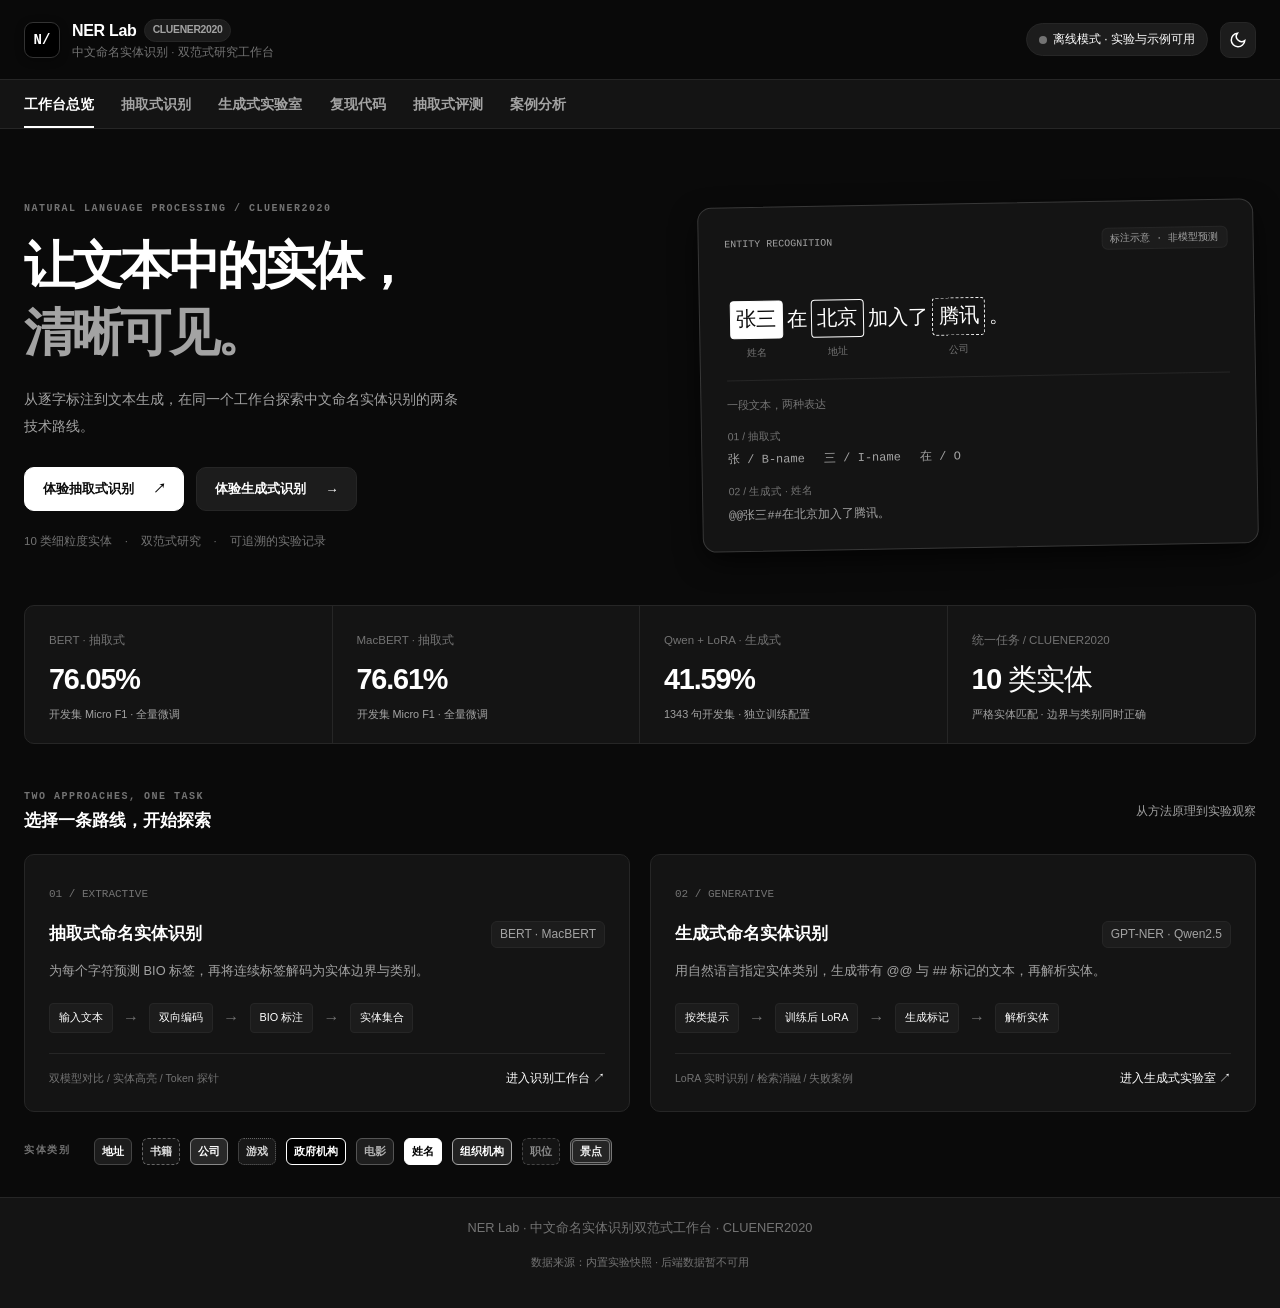
==== commit a69edf6a: "feat: 接入训练后 LoRA 生成式 NER 实时推理" ====
--- a/templates/index.html
+++ b/templates/index.html
@@ -1550,6 +1550,23 @@
 .gallery-toolbar { display: flex; align-items: center; gap: 1rem; flex-wrap: wrap; margin: 1rem 0; }
 .gallery-search { flex: 1; min-width: 180px; border: 1px solid var(--border-main); background: var(--bg-input); color: var(--text-main); border-radius: 6px; padding: .65rem; font: inherit; font-size: .8rem; }
 .empty-state { padding: 2rem; color: var(--text-secondary); text-align: center; }
+.live-generation { margin-bottom: 2rem; }
+.live-generation textarea { min-height: 100px; width: 100%; }
+.live-input-meta, .live-actions { display: flex; justify-content: space-between; align-items: center; flex-wrap: wrap; gap: .75rem; margin: .6rem 0 1rem; }
+.live-categories { border: 1px solid var(--border-main); border-radius: 8px; padding: .8rem 1rem; margin: 1rem 0; }
+.live-categories legend { padding: 0 .4rem; font-size: .8rem; }
+#generativeCategories { display: flex; flex-wrap: wrap; gap: .65rem 1.1rem; }
+#generativeCategories label { display: inline-flex; align-items: center; gap: .4rem; font-size: .8rem; cursor: pointer; }
+#generativeCategories input { accent-color: var(--text-main); }
+.live-category-actions { display: flex; gap: 1rem; margin-top: .9rem; }
+.live-generation [hidden] { display: none !important; }
+.live-generation [data-error="true"] { border-left-width: 4px; font-weight: 600; }
+.live-generation .config-strip { margin-top: 0; margin-bottom: 1rem; }
+.live-generation .visual-text-box { white-space: pre-wrap; overflow-wrap: anywhere; }
+.live-raw-heading { margin: 1.5rem 0 .7rem; font-size: .9rem; }
+.live-output { margin-top: .65rem; padding: .75rem 1rem; border: 1px solid var(--border-main); border-radius: 7px; }
+.live-output summary { cursor: pointer; font-size: .8rem; }
+.live-output p { margin-top: .5rem; }
 button:focus-visible, select:focus-visible, textarea:focus-visible, input:focus-visible { outline: 2px solid var(--text-main); outline-offset: 4px; }
 .arena-controls > div:last-child { flex-wrap: wrap; }
 @media (max-width: 1000px) { .workbench-hero { gap: 2rem; } .generation-layout { grid-template-columns: 220px minmax(0,1fr); } .experiment-stats { grid-template-columns: repeat(3,1fr); } .route-footer { align-items: flex-start; } }
@@ -1613,7 +1630,7 @@
           <p>从逐字标注到文本生成，在同一个工作台探索中文命名实体识别的两条技术路线。</p>
           <div class="hero-actions">
             <button class="btn btn-primary" data-navigate="tab-arena">体验抽取式识别 <span aria-hidden="true">↗</span></button>
-            <button class="btn btn-secondary" data-navigate="tab-generative">探索生成式实验 <span aria-hidden="true">→</span></button>
+            <button class="btn btn-secondary" data-navigate="tab-generative">体验生成式识别 <span aria-hidden="true">→</span></button>
           </div>
           <div class="hero-footnote">10 类细粒度实体 <span>·</span> 双范式研究 <span>·</span> 可追溯的实验记录</div>
         </div>
@@ -1629,13 +1646,33 @@
       <div class="section-heading"><div><div class="eyebrow">TWO APPROACHES, ONE TASK</div><h3>选择一条路线，开始探索</h3></div><span class="muted">从方法原理到实验观察</span></div>
       <div class="route-grid">
         <article class="route-card"><span class="route-number">01 / EXTRACTIVE</span><div class="route-title"><h3>抽取式命名实体识别</h3><span class="stat-chip">BERT · MacBERT</span></div><p>为每个字符预测 BIO 标签，再将连续标签解码为实体边界与类别。</p><div class="method-flow"><span>输入文本</span><b>→</b><span>双向编码</span><b>→</b><span>BIO 标注</span><b>→</b><span>实体集合</span></div><div class="route-footer"><span>双模型对比 / 实体高亮 / Token 探针</span><button class="text-button" data-navigate="tab-arena">进入识别工作台 ↗</button></div></article>
-        <article class="route-card"><span class="route-number">02 / GENERATIVE</span><div class="route-title"><h3>生成式命名实体识别</h3><span class="stat-chip">GPT-NER · Qwen2.5</span></div><p>用自然语言指定实体类别，生成带有 @@ 与 ## 标记的文本，再解析实体。</p><div class="method-flow"><span>检索示例</span><b>→</b><span>构造提示</span><b>→</b><span>文本生成</span><b>→</b><span>解析实体</span></div><div class="route-footer"><span>检索消融 / LoRA 评测 / 失败案例</span><button class="text-button" data-navigate="tab-generative">进入生成式实验室 ↗</button></div></article>
+        <article class="route-card"><span class="route-number">02 / GENERATIVE</span><div class="route-title"><h3>生成式命名实体识别</h3><span class="stat-chip">GPT-NER · Qwen2.5</span></div><p>用自然语言指定实体类别，生成带有 @@ 与 ## 标记的文本，再解析实体。</p><div class="method-flow"><span>按类提示</span><b>→</b><span>训练后 LoRA</span><b>→</b><span>生成标记</span><b>→</b><span>解析实体</span></div><div class="route-footer"><span>LoRA 实时识别 / 检索消融 / 失败案例</span><button class="text-button" data-navigate="tab-generative">进入生成式实验室 ↗</button></div></article>
       </div>
       <div class="taxonomy-strip"><span class="eyebrow">实体类别</span><div id="overviewTaxonomy"></div></div>
     </section>
 
     <section class="tab-pane" id="tab-generative">
-      <div class="section-heading page-heading"><div><div class="eyebrow">02 / GENERATIVE NER</div><h2>生成式实验室</h2><p class="muted">GPT-NER 方法 · Qwen2.5-1.5B-Instruct 基座 · 已完成实验回放</p></div><span class="stat-chip">实验展示 · 未接入实时生成</span></div>
+      <div class="section-heading page-heading"><div><div class="eyebrow">02 / GENERATIVE NER</div><h2>生成式实验室</h2><p class="muted">用训练后的 Qwen + LoRA 识别新文本，也可回看已有实验。</p></div><span class="stat-chip">实时识别 / 实验记录</span></div>
+      <div class="card experiment-detail live-generation">
+        <div class="section-heading"><div><div class="eyebrow">LIVE INFERENCE</div><h3>生成式实时识别</h3></div><button class="btn btn-secondary btn-sm" id="refreshGenerativeStatus">刷新模型状态</button></div>
+        <p id="generativeModelStatus" class="result-provenance" role="status">正在检查本地 Qwen 与 LoRA 权重…</p>
+        <label class="form-label" for="generativeInput">待识别文本</label>
+        <textarea id="generativeInput" class="arena-textarea" rows="3" placeholder="输入一段中文文本，使用你训练后的 LoRA 模型识别实体。">腾讯公司位于深圳，马化腾担任董事会主席。</textarea>
+        <div class="live-input-meta"><span class="muted small">单行文本；首次识别会加载模型，请稍候。</span><span id="generativeCharCount" class="muted small">20 / 128 字</span></div>
+        <fieldset class="live-categories"><legend>识别类别</legend><div id="generativeCategories"></div><div class="live-category-actions"><button class="text-button" id="selectAllGenerativeTypes">全部类别</button><button class="text-button" id="selectCommonGenerativeTypes">仅姓名、地址、公司</button></div></fieldset>
+        <div class="live-actions"><label class="small" for="generativeTokenLimit">生成长度 <select id="generativeTokenLimit"><option value="96">96 tokens · 默认</option><option value="160">160 tokens · 较长文本</option><option value="256">256 tokens · 更完整输出</option></select></label><button class="btn btn-primary" id="runGenerative" disabled>开始生成式识别 ↗</button></div>
+        <p class="source-note">使用已训练的 LoRA 适配器，0-shot 逐类别生成；此处不会回退到词典或历史预测。</p>
+        <div id="generativeLiveMessage" class="result-provenance" role="status">输入文本并选择类别，即可开始识别。</div>
+        <div id="generativeLiveResults" hidden>
+          <div class="section-heading"><h3>本次识别结果</h3><button class="btn btn-secondary btn-sm" id="exportGenerativePrediction">导出本次结果 JSON ↓</button></div>
+          <div id="generativeLiveSummary" class="config-strip"></div>
+          <div id="generativeHighlight" class="visual-text-box"></div>
+          <p class="muted small">同一词被预测为多个类别时全部保留，按区间分段高亮。位置为从 0 开始的 Unicode 字符闭区间；原文对齐检查不代表类别判断一定正确。</p>
+          <div class="table-scroll"><table class="benchmark-table"><thead><tr><th>实体文本</th><th>类别</th><th>起始位置</th><th>结束位置（含）</th></tr></thead><tbody id="generativeEntityRows"></tbody></table></div>
+          <h3 class="live-raw-heading">逐类别原始输出</h3><div id="generativeRawOutputs"></div>
+        </div>
+      </div>
+      <div class="section-heading"><div><div class="eyebrow">EXPERIMENT ARCHIVE</div><h3>历史实验记录</h3></div><span class="muted small">以下指标来自已保存的评测，与上方实时请求独立。</span></div>
       <div class="generation-layout">
         <aside class="experiment-sidebar card"><div class="eyebrow">EXPERIMENTS</div><h3>选择实验配置</h3><p class="muted small">切换查看指标、类别表现与实验参数。</p><div id="experimentList"></div><div class="experiment-note">自验证属于方法设计；所展示运行均以各自配置为准，不将未运行机制标作已启用。</div></aside>
         <div class="experiment-main">
@@ -20752,7 +20789,7 @@
     } finally { clearTimeout(timer); }
   }));
   const refreshed = names.filter((_, index) => results[index].status === 'fulfilled');
-  status.textContent = refreshed.length === 2 ? '抽取式指标与案例：已同步后端 · 生成式：原始实验文件构建快照' : refreshed.length ? `已同步${refreshed[0] === 'metrics' ? '抽取式指标' : '案例'}；其余使用内置快照` : '数据来源：内置实验快照 · 后端数据暂不可用';
+  status.textContent = refreshed.length === 2 ? '抽取式指标与案例：已同步后端 · 生成式历史评测：原始实验文件构建快照' : refreshed.length ? `已同步${refreshed[0] === 'metrics' ? '抽取式指标' : '案例'}；其余使用内置快照` : '数据来源：内置实验快照 · 后端数据暂不可用';
   renderOverview(); syncBenchmarkSummary(); renderBenchmarkTable(); renderBenchmarkChart(); renderGalleryCases();
 }
 
@@ -20805,6 +20842,159 @@
   refreshWorkbenchData();
 }
 
+// Live Qwen + LoRA interaction. Historical experiment state stays independent.
+const liveGenerationState = {running: false, available: false, result: null};
+
+function validateLiveGeneration(data, inputText) {
+  if (!data || data.source !== 'live' || data.text !== inputText || !Array.isArray(data.entities) || !Array.isArray(data.outputs)) {
+    throw new Error('服务返回了无效的实时预测结果，请重试。');
+  }
+  const chars = Array.from(inputText);
+  for (const entity of data.entities) {
+    if (!Object.hasOwn(bundle.category_meta || {}, entity.category)
+        || !Number.isInteger(entity.start) || !Number.isInteger(entity.end)
+        || entity.start < 0 || entity.end < entity.start || entity.end >= chars.length
+        || chars.slice(entity.start, entity.end + 1).join('') !== entity.text) {
+      throw new Error('服务返回的实体位置无法与原文对齐，请重试。');
+    }
+  }
+  for (const output of data.outputs) {
+    if (!Object.hasOwn(bundle.category_meta || {}, output.category) || typeof output.output !== 'string'
+        || !Array.isArray(output.entities) || !Array.isArray(output.warnings)
+        || output.warnings.some(warning => typeof warning !== 'string') || typeof output.valid !== 'boolean') {
+      throw new Error('服务返回的逐类别输出格式无效，请重试。');
+    }
+  }
+  return data;
+}
+
+function renderLiveHighlight(text, entities) {
+  const chars = Array.from(text);
+  const cuts = [...new Set([0, chars.length, ...entities.flatMap(entity => [entity.start, entity.end + 1])])].sort((a, b) => a - b);
+  return cuts.slice(0, -1).map((start, index) => {
+    const end = cuts[index + 1];
+    const value = escapeHtml(chars.slice(start, end).join(''));
+    const covering = entities.filter(entity => entity.start <= start && entity.end >= end - 1);
+    if (!covering.length) return value;
+    const labels = [...new Set(covering.map(entity => bundle.category_meta[entity.category]?.cn || entity.category))].join(' / ');
+    return `<span class="entity-span badge-${escapeHtml(covering[0].category)}" title="${escapeHtml(labels)} · [${start}, ${end - 1}]"><span class="ent-text">${value}</span><span class="ent-label">${escapeHtml(labels)}</span></span>`;
+  }).join('');
+}
+
+function renderLiveGeneration(data) {
+  document.getElementById('generativeHighlight').innerHTML = renderLiveHighlight(data.text, data.entities);
+  document.getElementById('generativeEntityRows').innerHTML = data.entities.length ? data.entities.map(entity => `<tr><td>${escapeHtml(entity.text)}</td><td>${escapeHtml(bundle.category_meta[entity.category]?.cn || entity.category)}</td><td>${entity.start}</td><td>${entity.end}</td></tr>`).join('') : '<tr><td colspan="4">本次没有通过格式和原文对齐检查的实体，请结合下方原始输出查看。</td></tr>';
+  document.getElementById('generativeRawOutputs').innerHTML = data.outputs.map(output => `<details class="live-output" ${output.valid ? '' : 'open'}><summary>${escapeHtml(bundle.category_meta[output.category]?.cn || output.category)} · ${output.valid ? `${output.entities.length} 个实体` : '输出校验未通过'}</summary><pre class="generation-raw">${escapeHtml(output.output)}</pre>${output.warnings.map(warning => `<p class="small">${escapeHtml(warning)}</p>`).join('')}</details>`).join('');
+  const elapsed = typeof data.timing?.total_ms === 'number' ? `${(data.timing.total_ms / 1000).toFixed(2)} 秒` : '—';
+  document.getElementById('generativeLiveSummary').textContent = `实时推理 · ${data.model} + ${data.adapter} · ${data.device} · ${data.entities.length} 个实体 · 总耗时 ${elapsed}${data.timing?.load_ms > 0 ? '（含首次加载）' : ''}`;
+  const warnings = data.outputs.filter(output => !output.valid).length;
+  const message = document.getElementById('generativeLiveMessage');
+  message.textContent = warnings ? `识别完成，${warnings} 个类别的输出未通过校验，已保留原始文本供检查。可尝试缩短输入或增加生成长度。` : '识别完成 · 本次结果来自你本地训练后的 LoRA 模型。';
+  message.dataset.error = 'false';
+  document.getElementById('generativeLiveResults').hidden = false;
+}
+
+async function refreshGenerativeStatus() {
+  const statusNode = document.getElementById('generativeModelStatus');
+  const runButton = document.getElementById('runGenerative');
+  liveGenerationState.available = false;
+  runButton.disabled = true;
+  if (location.protocol === 'file:') {
+    statusNode.textContent = '当前为离线页面。运行 python app.py 后，通过 http://127.0.0.1:5000 使用生成式实时识别。';
+    return;
+  }
+  const controller = new AbortController();
+  const timer = setTimeout(() => controller.abort(), 5000);
+  try {
+    const response = await fetch('/api/generative/status', {signal: controller.signal});
+    if (response.status === 404) throw new Error('当前后端尚未提供生成式接口，请重启更新后的 python app.py。');
+    if (!response.ok) throw new Error('无法连接生成式服务，请检查本地后端后刷新状态。');
+    const payload = await response.json();
+    if (!payload.success || typeof payload.data?.available !== 'boolean') throw new Error('模型状态响应无效，请重启本地服务。');
+    const status = payload.data;
+    liveGenerationState.available = status.available && !status.busy;
+    statusNode.textContent = !status.available ? status.error : status.busy ? '模型正在加载或生成中，请稍后刷新状态。'
+      : status.error ? `${status.error} 可重新尝试识别。`
+      : status.loaded ? `${status.model} + ${status.adapter} 已就绪 · ${status.device} · 训练后权重`
+      : `${status.model} + ${status.adapter} 权重已找到 · 首次识别时加载${status.device === 'auto' ? '，优先使用 GPU' : ` · ${status.device}`}`;
+  } catch (error) {
+    statusNode.textContent = error.name === 'AbortError' ? '模型状态检查超时，请稍后刷新。' : error.message;
+  } finally {
+    clearTimeout(timer);
+    runButton.disabled = liveGenerationState.running || !liveGenerationState.available;
+  }
+}
+
+async function runLiveGeneration() {
+  if (liveGenerationState.running) return;
+  const message = document.getElementById('generativeLiveMessage');
+  const text = document.getElementById('generativeInput').value;
+  const categories = Array.from(document.querySelectorAll('#generativeCategories input:checked')).map(input => input.value);
+  message.dataset.error = 'false';
+  liveGenerationState.result = null;
+  document.getElementById('generativeLiveResults').hidden = true;
+  if (!text.trim() || !categories.length || Array.from(text).length > 128 || /[\r\n\u0000]|@@|##/.test(text)) {
+    message.textContent = '请输入 1–128 字的单行文本并选择至少一个类别；文本不能包含 @@ 或 ## 保留标记。';
+    message.dataset.error = 'true';
+    return;
+  }
+  liveGenerationState.running = true;
+  const button = document.getElementById('runGenerative');
+  button.disabled = true; button.textContent = '正在加载 / 生成，请稍候…';
+  document.getElementById('refreshGenerativeStatus').disabled = true;
+  document.getElementById('generativeInput').disabled = true;
+  document.querySelectorAll('#generativeCategories input').forEach(input => { input.disabled = true; });
+  ['selectAllGenerativeTypes', 'selectCommonGenerativeTypes', 'generativeTokenLimit'].forEach(id => { document.getElementById(id).disabled = true; });
+  message.textContent = `正在使用训练后的 LoRA 模型识别 ${categories.length} 类实体，首次加载可能需要较长时间…`;
+  const controller = new AbortController();
+  const timer = setTimeout(() => controller.abort(), 180000);
+  try {
+    const response = await fetch('/api/generative/predict', {
+      method: 'POST', headers: {'Content-Type': 'application/json'}, signal: controller.signal,
+      body: JSON.stringify({text, categories, max_new_tokens: Number(document.getElementById('generativeTokenLimit').value)}),
+    });
+    if (response.status === 404) throw new Error('当前后端没有生成式预测接口，请重启更新后的 python app.py。');
+    const payload = await response.json();
+    if (!response.ok || !payload.success) throw new Error(payload.error || '生成式识别失败，请重试。');
+    const data = validateLiveGeneration(payload.data, text);
+    liveGenerationState.result = data;
+    renderLiveGeneration(data);
+  } catch (error) {
+    message.dataset.error = 'true';
+    message.textContent = error.name === 'AbortError'
+      ? '等待超过 3 分钟。后端可能仍在处理，请稍后刷新模型状态；本次未显示预测结果。'
+      : `识别未完成：${error.message}。本次未使用离线结果替代。`;
+  } finally {
+    clearTimeout(timer);
+    liveGenerationState.running = false;
+    button.textContent = '开始生成式识别 ↗';
+    document.getElementById('refreshGenerativeStatus').disabled = false;
+    document.getElementById('generativeInput').disabled = false;
+    document.querySelectorAll('#generativeCategories input').forEach(input => { input.disabled = false; });
+    ['selectAllGenerativeTypes', 'selectCommonGenerativeTypes', 'generativeTokenLimit'].forEach(id => { document.getElementById(id).disabled = false; });
+    await refreshGenerativeStatus();
+  }
+}
+
+function initLiveGeneration() {
+  document.getElementById('generativeCategories').innerHTML = Object.entries(bundle.category_meta || {}).map(([category, meta]) => `<label><input type="checkbox" value="${escapeHtml(category)}" checked> ${escapeHtml(meta.cn || category)}</label>`).join('');
+  const updateCount = () => { document.getElementById('generativeCharCount').textContent = `${Array.from(document.getElementById('generativeInput').value).length} / 128 字`; };
+  document.getElementById('generativeInput').addEventListener('input', updateCount);
+  updateCount();
+  document.getElementById('selectAllGenerativeTypes').addEventListener('click', () => document.querySelectorAll('#generativeCategories input').forEach(input => { input.checked = true; }));
+  document.getElementById('selectCommonGenerativeTypes').addEventListener('click', () => document.querySelectorAll('#generativeCategories input').forEach(input => { input.checked = ['name', 'company', 'address'].includes(input.value); }));
+  document.getElementById('runGenerative').addEventListener('click', runLiveGeneration);
+  document.getElementById('refreshGenerativeStatus').addEventListener('click', refreshGenerativeStatus);
+  document.getElementById('exportGenerativePrediction').addEventListener('click', () => {
+    if (!liveGenerationState.result) return;
+    const url = URL.createObjectURL(new Blob([JSON.stringify(liveGenerationState.result, null, 2)], {type: 'application/json'}));
+    const anchor = document.createElement('a');
+    anchor.href = url; anchor.download = 'qwen-lora-prediction.json'; anchor.click();
+    setTimeout(() => URL.revokeObjectURL(url), 1000);
+  });
+  refreshGenerativeStatus();
+}
+
 
       function main() {
         initTheme();
@@ -20815,6 +21005,7 @@
         initGallery();
         loadCustomCases();
         initDualParadigm();
+        initLiveGeneration();
         detectBackend();
       }
 
